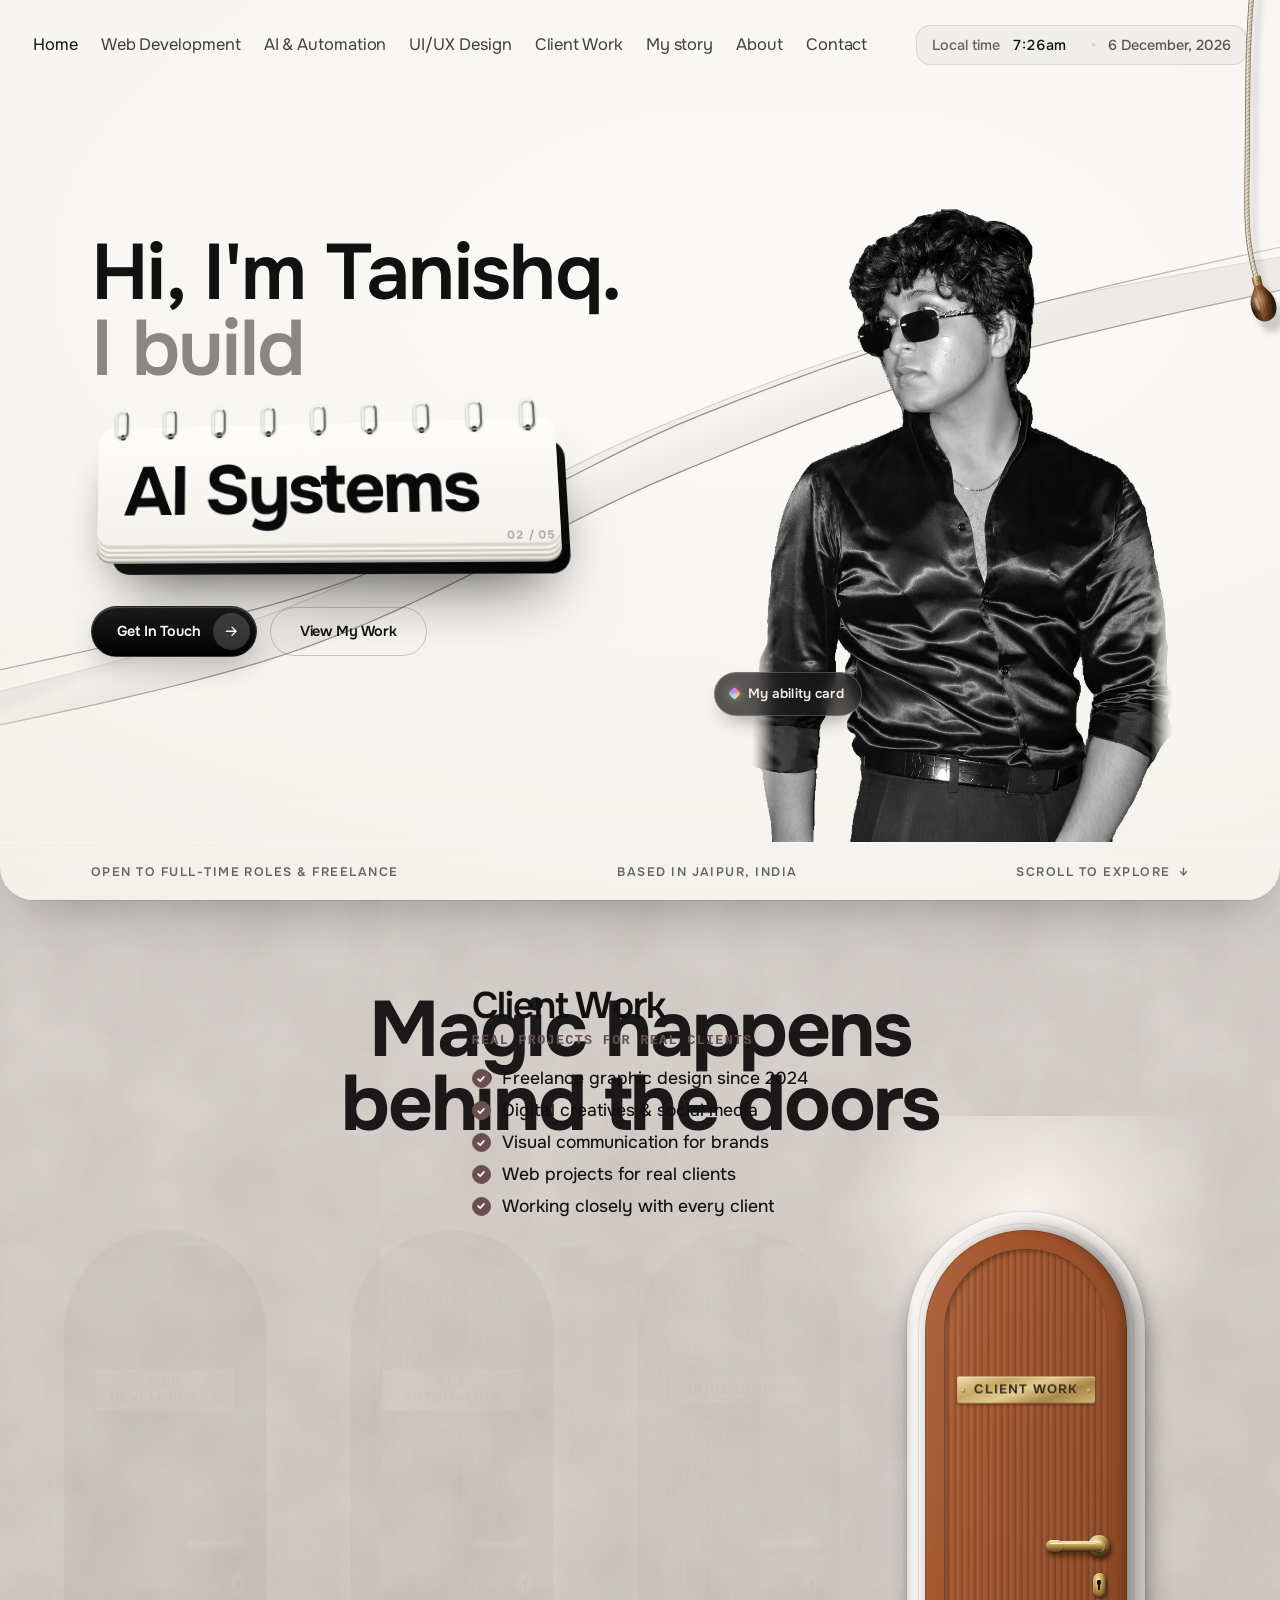
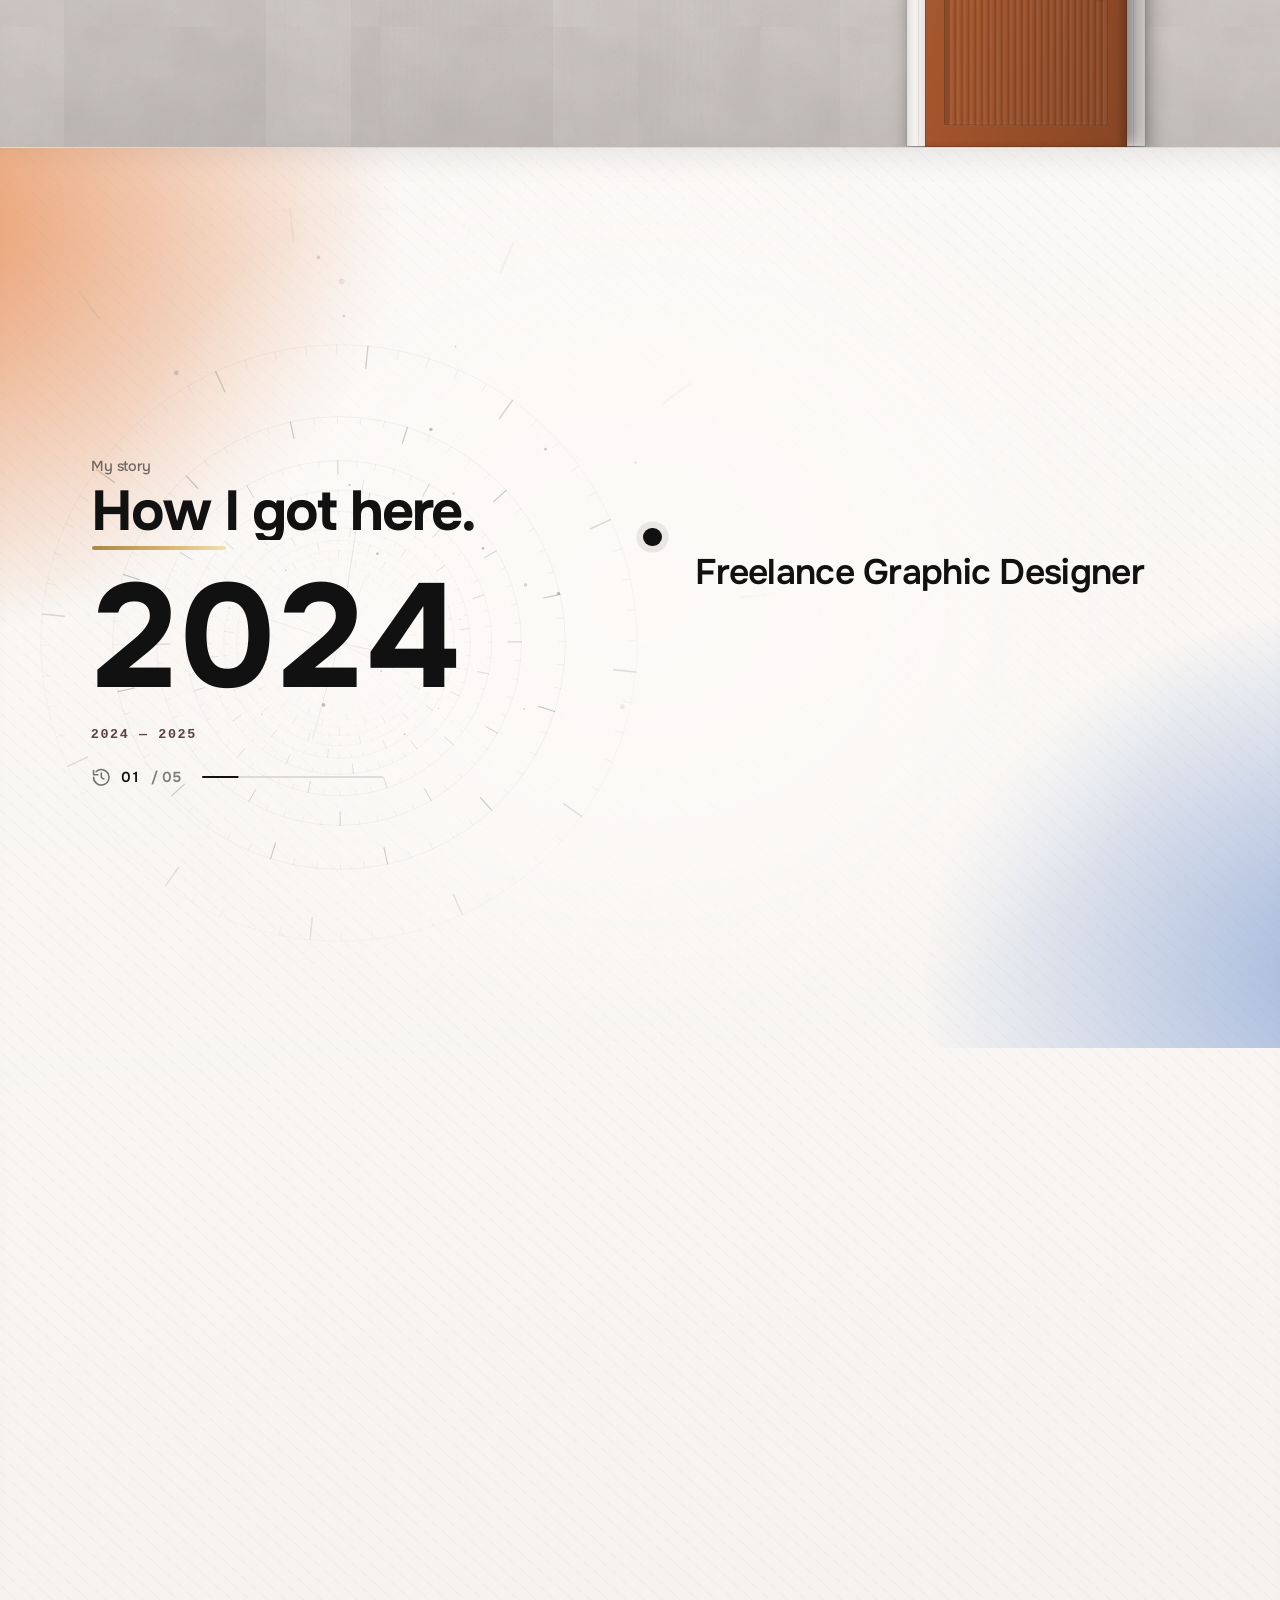
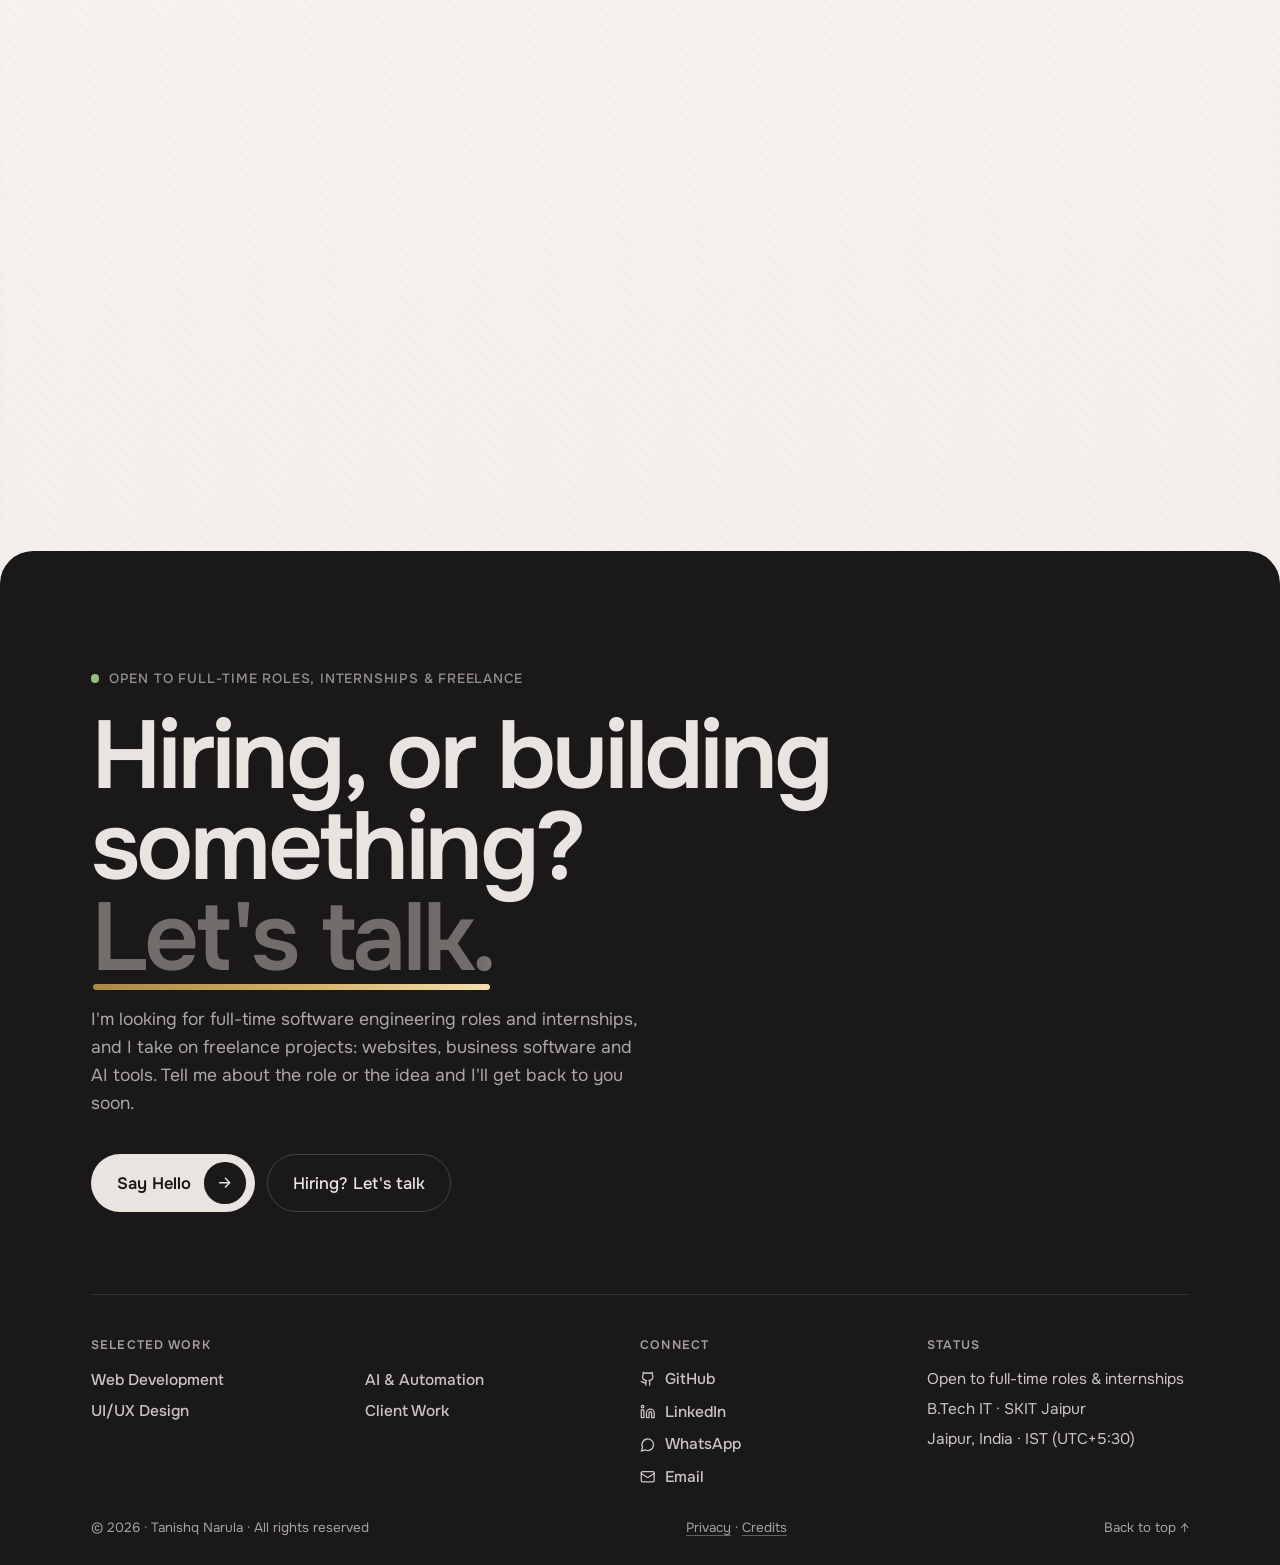
==== index.html @ 01031ba0 "Lighter inline videos: the screens start about twice as fast - 960px copies (media/work/*-sd.mp4, ~4" ====
<!DOCTYPE html><html lang="en"><head><meta charSet="utf-8"/><meta name="viewport" content="width=device-width, initial-scale=1"/><link rel="stylesheet" href="/_next/static/chunks/22brrvtifdf2p.css" data-precedence="next"/><link rel="stylesheet" href="/_next/static/chunks/0xe22lsjlko7w.css" data-precedence="next"/><link rel="preload" as="script" fetchPriority="low" href="/_next/static/chunks/1ckvzn7sfprko.js"/><script src="/_next/static/chunks/2r4s4h5xul1n-.js" async=""></script><script src="/_next/static/chunks/216iyidhmrh3u.js" async=""></script><script src="/_next/static/chunks/1kb4dcqdypxx7.js" async=""></script><script src="/_next/static/chunks/turbopack-3-ry682tkyiqk.js" async=""></script><script src="/_next/static/chunks/0o8vbuwhupzhf.3f9689ad.js" async=""></script><script src="/_next/static/chunks/2rkqosa3zbeig.4a60fe15.js" async=""></script><script src="/_next/static/chunks/1yfhsg1w1az-m.82ced3e4.js" async=""></script><link rel="preload" href="https://fonts.googleapis.com/css2?family=Instrument+Serif:ital@0;1&amp;family=Playfair+Display:ital,wght@1,400;1,600&amp;family=Caveat:wght@500;600;700&amp;family=Onest:wght@300;400;500;600;700;800;900&amp;display=swap" as="style"/><title>Tanishq Narula — Freelance Web Developer, AI &amp; UI/UX Designer in Jaipur</title><meta name="description" content="Freelance software developer and designer in Jaipur, India. Tanishq Narula builds websites, web apps, AI automation and UI/UX design for startups and businesses. Available for freelance projects."/><link rel="author" href="https://tanishqnarula.dev/"/><meta name="author" content="Tanishq Narula"/><meta name="keywords" content="Tanishq Narula,freelance web developer,freelance developer India,freelance developer Jaipur,hire freelance web developer,freelance software developer,AI automation freelancer,AI developer India,freelance UI/UX designer,UI/UX designer Jaipur,freelance graphic designer Jaipur,web developer Jaipur,website developer India,React developer India,full stack developer freelance"/><meta name="creator" content="Tanishq Narula"/><meta name="publisher" content="Tanishq Narula"/><meta name="robots" content="index, follow"/><meta name="googlebot" content="index, follow, max-video-preview:-1, max-image-preview:large, max-snippet:-1"/><link rel="canonical" href="https://tanishqnarula.dev/"/><meta property="og:title" content="Tanishq Narula — Freelance Web Developer, AI &amp; UI/UX Designer in Jaipur"/><meta property="og:description" content="Freelance software developer and designer in Jaipur, India. Tanishq Narula builds websites, web apps, AI automation and UI/UX design for startups and businesses. Available for freelance projects."/><meta property="og:url" content="https://tanishqnarula.dev/"/><meta property="og:site_name" content="Tanishq Narula"/><meta property="og:locale" content="en_US"/><meta property="og:image" content="https://tanishqnarula.dev/images/seo/tanishq-narula-og.jpg"/><meta property="og:image:type" content="image/jpeg"/><meta property="og:image:width" content="1200"/><meta property="og:image:height" content="630"/><meta property="og:image:alt" content="Tanishq Narula — Portfolio"/><meta property="og:type" content="profile"/><meta name="twitter:card" content="summary_large_image"/><meta name="twitter:title" content="Tanishq Narula — Freelance Web Developer, AI &amp; UI/UX Designer in Jaipur"/><meta name="twitter:description" content="Freelance software developer and designer in Jaipur, India. Tanishq Narula builds websites, web apps, AI automation and UI/UX design for startups and businesses. Available for freelance projects."/><meta name="twitter:image" content="https://tanishqnarula.dev/images/seo/tanishq-narula-og.jpg"/><link rel="shortcut icon" href="/tn-favicon.ico"/><link rel="icon" href="/tn-favicon.ico" sizes="any"/><link rel="icon" href="/tn-icon-32.png" sizes="32x32" type="image/png"/><link rel="icon" href="/tn-icon-16.png" sizes="16x16" type="image/png"/><link rel="icon" href="/tn-icon-192.png" sizes="192x192" type="image/png"/><link rel="apple-touch-icon" href="/tn-apple-touch-icon.png" sizes="180x180" type="image/png"/><link rel="preconnect" href="https://fonts.googleapis.com"/><link rel="preconnect" href="https://fonts.gstatic.com" crossorigin="anonymous"/><link rel="stylesheet" href="https://fonts.googleapis.com/css2?family=Instrument+Serif:ital@0;1&amp;family=Playfair+Display:ital,wght@1,400;1,600&amp;family=Caveat:wght@500;600;700&amp;family=Onest:wght@300;400;500;600;700;800;900&amp;display=swap"/><script>if(/[?&]embed\b/.test(location.search))document.documentElement.classList.add('embed');try{var tnN=performance.getEntriesByType&&performance.getEntriesByType('navigation')[0];if(sessionStorage.getItem('tnDoor')!==null&&(location.hash==='#works'||(tnN&&tnN.type==='back_forward')))document.documentElement.classList.add('tn-return')}catch(e){}try{if(localStorage.getItem('tn-mode')==='dark')document.documentElement.dataset.mode='dark'}catch(e){}</script><script type="application/ld+json">{"@context":"https://schema.org","@graph":[{"@type":"Person","@id":"https://tanishqnarula.dev/#tanishq","name":"Tanishq Narula","givenName":"Tanishq","familyName":"Narula","alternateName":["Tanishq","tanishqnarula12"],"url":"https://tanishqnarula.dev/","image":"https://tanishqnarula.dev/images/profile/tanishq-portrait.webp","jobTitle":"Freelance Software Developer, AI Builder and Designer","description":"Freelance software developer and designer in Jaipur, India. Tanishq Narula builds websites, web apps, AI automation and UI/UX design for startups and businesses. Available for freelance projects.","email":"mailto:tanishqnarula60@gmail.com","telephone":"+91-6378211535","sameAs":["https://github.com/tanishqnarula12","https://www.linkedin.com/in/tanishq-narula-0295a7328/"],"knowsAbout":["Web Development","Web Applications","CRM Development","AI & Automation","Workflow Automation","UI/UX Design","Graphic Design","Branding","Visual Communication"],"address":{"@type":"PostalAddress","addressLocality":"Jaipur","addressRegion":"Rajasthan","addressCountry":"IN"},"affiliation":{"@type":"CollegeOrUniversity","name":"Swami Keshvanand Institute of Technology, Jaipur"},"worksFor":{"@type":"Organization","name":"Fintness Finserv"}},{"@type":"ProfessionalService","@id":"https://tanishqnarula.dev/#services","name":"Tanishq Narula — Freelance Web, AI & Design","url":"https://tanishqnarula.dev/","image":"https://tanishqnarula.dev/images/seo/tanishq-narula-og.jpg","description":"Freelance software developer and designer in Jaipur, India. Tanishq Narula builds websites, web apps, AI automation and UI/UX design for startups and businesses. Available for freelance projects.","email":"mailto:tanishqnarula60@gmail.com","telephone":"+91-6378211535","founder":{"@id":"https://tanishqnarula.dev/#tanishq"},"address":{"@type":"PostalAddress","addressLocality":"Jaipur","addressRegion":"Rajasthan","addressCountry":"IN"},"areaServed":[{"@type":"Country","name":"India"},{"@type":"Place","name":"Worldwide (remote)"}],"hasOfferCatalog":{"@type":"OfferCatalog","name":"Freelance services","itemListElement":[{"@type":"Offer","itemOffered":{"@type":"Service","name":"Web Development","description":"Responsive websites, web applications and business software such as CRM tools, built end to end.","provider":{"@id":"https://tanishqnarula.dev/#tanishq"}}},{"@type":"Offer","itemOffered":{"@type":"Service","name":"AI & Automation","description":"AI-powered applications and automated workflows for businesses.","provider":{"@id":"https://tanishqnarula.dev/#tanishq"}}},{"@type":"Offer","itemOffered":{"@type":"Service","name":"UI/UX Design","description":"User flows, wireframes, interface design and interactive prototypes.","provider":{"@id":"https://tanishqnarula.dev/#tanishq"}}},{"@type":"Offer","itemOffered":{"@type":"Service","name":"Graphic Design","description":"Social media creatives, branding and visual communication for clients.","provider":{"@id":"https://tanishqnarula.dev/#tanishq"}}}]}},{"@type":"WebSite","@id":"https://tanishqnarula.dev/#website","url":"https://tanishqnarula.dev/","name":"Tanishq Narula — Portfolio","description":"Freelance software developer and designer in Jaipur, India. Tanishq Narula builds websites, web apps, AI automation and UI/UX design for startups and businesses. Available for freelance projects.","publisher":{"@id":"https://tanishqnarula.dev/#tanishq"},"inLanguage":"en"}]}</script><script src="/_next/static/chunks/0cz1d0mv5g_q7.js" noModule=""></script>




<link rel="me" href="https://github.com/tanishqnarula12"/><link rel="me" href="https://www.linkedin.com/in/tanishq-narula-0295a7328/"/><meta name="geo.region" content="IN-RJ"/><meta name="geo.placename" content="Jaipur"/><link rel="stylesheet" href="/assets/tn/tn.css?v=941e5fec"/></head><body><div hidden=""><!--$--><!--/$--></div><a href="#main" class="skip">Skip to main content</a><div class="loader " id="loader" aria-hidden="true" style="--p:0.000"><div class="ld__bg"></div><div class="ld__stack"><div class="ld__pill " style="--k:0;--c:#1F1C1C;--t:#E8E4E0;--dir:1"><span>Web Development</span></div><div class="ld__pill " style="--k:1;--c:#22304a;--t:#E8E4E0;--dir:-1"><span>AI &amp; Automation</span></div><div class="ld__pill " style="--k:2;--c:#4a3540;--t:#E8E4E0;--dir:1"><span>UI/UX Design</span></div><div class="ld__pill " style="--k:3;--c:#7a8670;--t:#F3EEEC;--dir:-1"><span>Client Work</span></div><div class="ld__pill " style="--k:4;--c:#a4552c;--t:#F3EEEC;--dir:1"><span>Freelance Work</span></div><div class="ld__pill " style="--k:5;--c:#C4B0B0;--t:#1A1818;--dir:-1"><span>Software Engineering</span></div></div><div class="ld__hud"><div class="ld__top"><b>Tanishq Narula</b><span>Developer · AI · Design</span></div><div class="ld__bot"><div class="ld__num"><small>INITIALIZING</small>000<!-- -->%</div><div class="ld__bar"><i style="transform:scaleX(0)"></i></div></div></div></div><div class="door-cursor" id="doorCursor" aria-hidden="true"><span>Open door</span></div><header class="hdr rv "><div class="shell hdr__in"><nav aria-label="Primary"><ul class="nav"><li><a aria-current="page" href="/"><span>Home</span></a></li><li><a  href="/web-developer/"><span>Web Development</span></a></li><li><a  href="/app-developer/"><span>AI &amp; Automation</span></a></li><li><a  href="/ui-ux-designer/"><span>UI/UX Design</span></a></li><li><a  href="/graphic-designer/"><span>Client Work</span></a></li><li><a href="/#about"><span>My story</span></a></li><li><a href="/photographer/"><span>About</span></a></li><li><a  href="/contact/"><span>Contact</span></a></li></ul></nav><div class="hdr__right"><div class="chip clock " aria-label="Status or Local time"><div class="clock__desktop-view"><svg aria-hidden="true" focusable="false" viewBox="0 0 24 24" fill="none" stroke="currentColor" stroke-width="2" stroke-linecap="round" stroke-linejoin="round" style="width:13px;height:13px;opacity:0.75"><circle cx="12" cy="12" r="10"></circle><polyline points="12 6 12 12 16 14"></polyline></svg><span class="clock__lbl">Local time</span><span class="clock__time tnum">9:41am</span><span class="clock__sep" aria-hidden="true" style="opacity:0.4">•</span><svg aria-hidden="true" focusable="false" viewBox="0 0 24 24" fill="none" stroke="currentColor" stroke-width="2" stroke-linecap="round" stroke-linejoin="round" style="width:13px;height:13px;opacity:0.75"><rect x="3" y="4" width="18" height="18" rx="2" ry="2"></rect><line x1="16" y1="2" x2="16" y2="6"></line><line x1="8" y1="2" x2="8" y2="6"></line><line x1="3" y1="10" x2="21" y2="10"></line></svg><span class="clock__date">12 March, 2026</span><span class="clock__ds">12 Mar</span></div><div class="clock__mobile-status"><span class="status-sparkle" aria-hidden="true">✦</span><span class="status-label">Open to full-time roles &amp; freelance</span><svg class="status-chevron" width="12" height="12" viewBox="0 0 24 24" fill="none" stroke="currentColor" stroke-width="2.5" stroke-linecap="round" stroke-linejoin="round" aria-hidden="true" focusable="false"><polyline points="6 9 12 15 18 9"></polyline></svg></div></div><button type="button" class="chip menu-btn" id="menuBtn" style="min-height:44px;min-width:44px" aria-haspopup="dialog" aria-controls="navm" aria-expanded="false" aria-label="Open menu"><span><svg aria-hidden="true" focusable="false" viewBox="0 0 24 24" fill="none" stroke="currentColor" stroke-width="2" stroke-linecap="round"><path d="M4 6h16M4 12h16M4 18h16"></path></svg><span class="word">Menu</span></span></button></div></div></header><header class="mob-hdr" aria-label="Mobile Navigation"><div class="mob-hdr__in"><a class="mob-hdr__brand" aria-label="Tanishq Narula Home" href="/"><span class="mob-hdr__badge"><span class="mob-hdr__monogram">T</span><span class="mob-hdr__dot">.</span></span><span class="mob-hdr__name">TANISHQ<span class="mob-hdr__dot">.</span></span></a><div class="mob-hdr__actions"><a href="https://github.com/tanishqnarula12" target="_blank" rel="noopener noreferrer" class="mob-hdr__btn" aria-label="Visit Tanishq Narula&#x27;s GitHub profile"><svg aria-hidden="true" focusable="false" width="15" height="15" viewBox="0 0 24 24" fill="none" stroke="currentColor" stroke-width="2" stroke-linecap="round" stroke-linejoin="round"><path d="M15 22v-4a4.8 4.8 0 0 0-1-3.5c3 0 6-2 6-5.5.08-1.25-.27-2.48-1-3.5.28-1.15.28-2.35 0-3.5 0 0-1 0-3 1.5-2.64-.5-5.36-.5-8 0C6 2 5 2 5 2c-.3 1.15-.3 2.35 0 3.5A5.403 5.403 0 0 0 4 9c0 3.5 3 5.5 6 5.5-.39.49-.68 1.05-.85 1.65-.17.6-.22 1.23-.15 1.85v4"></path><path d="M9 18c-4.51 2-5-2-7-2"></path></svg></a><a href="https://www.linkedin.com/in/tanishq-narula-0295a7328/" target="_blank" rel="noopener noreferrer" class="mob-hdr__btn" aria-label="Visit Tanishq Narula&#x27;s LinkedIn profile"><svg aria-hidden="true" focusable="false" width="15" height="15" viewBox="0 0 24 24" fill="none" stroke="currentColor" stroke-width="2" stroke-linecap="round" stroke-linejoin="round"><path d="M16 8a6 6 0 0 1 6 6v7h-4v-7a2 2 0 0 0-2-2 2 2 0 0 0-2 2v7h-4v-7a6 6 0 0 1 6-6z"></path><rect x="2" y="9" width="4" height="12"></rect><circle cx="4" cy="4" r="2"></circle></svg></a><a href="https://wa.me/916378211535" target="_blank" rel="noopener noreferrer" class="mob-hdr__btn" aria-label="Chat with Tanishq Narula on WhatsApp"><svg aria-hidden="true" focusable="false" width="15" height="15" viewBox="0 0 24 24" fill="none" stroke="currentColor" stroke-width="2" stroke-linecap="round" stroke-linejoin="round"><path d="M7.9 20A9 9 0 1 0 4 16.1L2 22Z"></path></svg></a><button type="button" class="mob-hdr__btn mob-hdr__btn--menu" aria-label="Open navigation menu" aria-expanded="false" aria-controls="navm" aria-haspopup="dialog"><svg aria-hidden="true" focusable="false" width="15" height="15" viewBox="0 0 24 24" fill="none" stroke="currentColor" stroke-width="2.2" stroke-linecap="round"><line x1="4" x2="20" y1="6" y2="6"></line><line x1="4" x2="20" y1="12" y2="12"></line><line x1="4" x2="20" y1="18" y2="18"></line></svg></button></div></div></header><div class="cord" id="cord"><canvas class="cord__cv" aria-hidden="true"></canvas><button type="button" class="cord__hit" id="cordHit" role="switch" aria-checked="false" aria-label="Toggle dark mode (pull the cord)"></button></div><main id="main"><section id="home" class="hero" aria-label="Introduction"><div class="hero__vig" aria-hidden="true"></div><canvas class="hero__glass" aria-hidden="true"></canvas><div class="hero__stage"><div class="fig" id="fig"><img id="figBase" alt="Portrait of Tanishq Narula, software developer, AI builder and designer" width="768" height="1024" decoding="async" data-nimg="1" class="fig__img" style="color:transparent" src="/images/profile/tanishq-hero.webp"/><canvas id="figCanvas" aria-hidden="true"></canvas><button type="button" class="fig__card" id="holoOpen" aria-haspopup="dialog" aria-controls="holo">My ability card</button></div></div><div class="shell hero__content"><div class="hero__left"><h1 class="h1"><span class="sr-only">Hi, I&#x27;m Tanishq. I build software, AI systems, automations, web apps and interfaces.</span><span aria-hidden="true"><span class="line"><span style="--d:250ms">Hi, I&#x27;m <span class="hero-name">Tanishq</span>.</span></span><span class="line"><span class="soft" style="--d:370ms">I build</span></span><span class="cal-line"><span class="cal rv" id="cal" style="--d:520ms"><span class="cal__body"><span class="cal__stand"></span><span class="cal__stack"><span class="cal__back"><span class="cal__holes"><i></i><i></i><i></i><i></i><i></i><i></i><i></i><i></i><i></i><i></i></span></span><span class="cal__page" data-under="true"><span class="cal__holes"><i></i><i></i><i></i><i></i><i></i><i></i><i></i><i></i><i></i><i></i></span><span class="cal__word">AI Systems</span><span class="cal__no">02 / <!-- -->05</span><span class="cal__shade"></span></span><span class="cal__leaf"><span class="cal__face"><span class="cal__holes"><i></i><i></i><i></i><i></i><i></i><i></i><i></i><i></i><i></i><i></i></span><span class="cal__word">Software</span><span class="cal__no">01 / <!-- -->05</span><span class="cal__shade"></span></span><span class="cal__rear"><span class="cal__holes"><i></i><i></i><i></i><i></i><i></i><i></i><i></i><i></i><i></i><i></i></span></span></span></span><span class="cal__rings"><i></i><i></i><i></i><i></i><i></i><i></i><i></i><i></i><i></i><i></i></span></span><span class="cal__measure"></span></span></span></span></h1><div class="ctas rv" style="--d:750ms"><button type="button" class="pill pill--dark pill--arrow cta-talk-btn"><span class="pill__in"><span class="cta-label-desktop">Get In Touch</span><span class="cta-label-mobile"><svg class="cta-mail-icon" width="16" height="16" viewBox="0 0 24 24" fill="none" stroke="currentColor" stroke-width="2" stroke-linecap="round" stroke-linejoin="round" aria-hidden="true" focusable="false"><rect width="20" height="16" x="2" y="4" rx="2"></rect><path d="m22 7-8.97 5.7a1.94 1.94 0 0 1-2.06 0L2 7"></path></svg>Say Hello</span><span class="pill__badge"><svg aria-hidden="true" focusable="false" viewBox="0 0 24 24" fill="none" stroke="currentColor" stroke-width="2" stroke-linecap="round" stroke-linejoin="round"><path d="M5 12h14M13 6l6 6-6 6"></path></svg></span></span></button><button type="button" class="pill pill--outline cta-explore-btn"><span class="pill__in"><span class="cta-label-desktop">View My Work</span><span class="cta-label-mobile"><svg class="cta-grid-icon" width="15" height="15" viewBox="0 0 24 24" fill="currentColor" aria-hidden="true" focusable="false"><rect x="3" y="3" width="7" height="7" rx="1.5"></rect><rect x="14" y="3" width="7" height="7" rx="1.5"></rect><rect x="3" y="14" width="7" height="7" rx="1.5"></rect><rect x="14" y="14" width="7" height="7" rx="1.5"></rect></svg>View My Work</span></span></button></div></div></div><div class="shell hero__bar rv"><span>Open to full-time roles &amp; freelance</span><span class="mid">Based in Jaipur, India</span><span class="scroll">Scroll to explore <i aria-hidden="true">↓</i></span></div></section><section id="works" class="doors in " aria-labelledby="doorsTitle"><span id="doors" aria-hidden="true" style="position:absolute;top:0;pointer-events:none"></span><div class="doors__tex" aria-hidden="true"></div><div class="doors__pin"><div class="shell doors__wall"><h2 class="sr-only" id="doorsTitle">My work, one door per skill</h2><p class="paint" aria-hidden="true">Magic happens <br class="mbr"/>behind the doors</p><p class="doors__hint" aria-hidden="true">Swipe along the wall</p><div class="dinfo" id="dinfo" aria-live="polite"><h3 class="dinfo__h">Web Development</h3><p class="dinfo__t">Modern web apps, from idea to launch</p><ul class="dinfo__p"><li>Responsive websites &amp; web applications</li><li>CRM &amp; business management software</li><li>Clean, modern front-end code</li><li>Performance-minded builds</li><li>From first idea to deployment</li></ul></div><p class="doors__dots" aria-hidden="true"><i class="on"></i><i class=""></i><i class=""></i><i class=""></i></p><ul class="doors__row"><li class="unit  " style="--i:0;--door:#22304a;--door-dk:#1c2840"><button type="button" class="doorway" aria-label="Open the Web Development door"><span class="casing"></span><span class="opening"><span class="room"></span><span class="spill"></span><span class="door"><span class="door__flute"></span><span class="plate">Web Development</span><span class="handle"><span class="handle__lever"></span><span class="handle__lock"></span></span><span class="door__shade"></span><span class="leak"></span></span><span class="sill"></span></span><span class="pool"></span></button></li><li class="unit  " style="--i:1;--door:#4a3540;--door-dk:#3f2d37"><button type="button" class="doorway" aria-label="Open the AI &amp; Automation door"><span class="casing"></span><span class="opening"><span class="room"></span><span class="spill"></span><span class="door"><span class="door__flute"></span><span class="plate">AI &amp; Automation</span><span class="handle"><span class="handle__lever"></span><span class="handle__lock"></span></span><span class="door__shade"></span><span class="leak"></span></span><span class="sill"></span></span><span class="pool"></span></button></li><li class="unit  " style="--i:2;--door:#7a8670;--door-dk:#66705d"><button type="button" class="doorway" aria-label="Open the UI/UX Design door"><span class="casing"></span><span class="opening"><span class="room"></span><span class="spill"></span><span class="door"><span class="door__flute"></span><span class="plate">UI/UX Design</span><span class="handle"><span class="handle__lever"></span><span class="handle__lock"></span></span><span class="door__shade"></span><span class="leak"></span></span><span class="sill"></span></span><span class="pool"></span></button></li><li class="unit  " style="--i:3;--door:#a4552c;--door-dk:#8c4826"><button type="button" class="doorway" aria-label="Open the Client Work door"><span class="casing"></span><span class="opening"><span class="room"></span><span class="spill"></span><span class="door"><span class="door__flute"></span><span class="plate">Client Work</span><span class="handle"><span class="handle__lever"></span><span class="handle__lock"></span></span><span class="door__shade"></span><span class="leak"></span></span><span class="sill"></span></span><span class="pool"></span></button></li></ul></div><div class="doors__floor" aria-hidden="true"></div></div></section><section id="about" class="story " aria-labelledby="storyTitle" data-ch="0" style="--n:5"><div class="story__amb" aria-hidden="true"><i></i><i></i><i></i><i></i><i></i></div><div class="story__track"><div class="story__pin"><div class="shell story__stage"><div class="story__clock"><canvas class="story__bg" aria-hidden="true"></canvas><p class="eyebrow">My story</p><h2 class="story__h" id="storyTitle">How I got here.</h2><div class="story__yr" aria-hidden="true"><span class="dg"><span class="dg__c" style="--d:2"><i>0</i><i>1</i><i>2</i><i>3</i><i>4</i><i>5</i><i>6</i><i>7</i><i>8</i><i>9</i></span></span><span class="dg"><span class="dg__c" style="--d:0"><i>0</i><i>1</i><i>2</i><i>3</i><i>4</i><i>5</i><i>6</i><i>7</i><i>8</i><i>9</i></span></span><span class="dg"><span class="dg__c" style="--d:2"><i>0</i><i>1</i><i>2</i><i>3</i><i>4</i><i>5</i><i>6</i><i>7</i><i>8</i><i>9</i></span></span><span class="dg"><span class="dg__c" style="--d:4"><i>0</i><i>1</i><i>2</i><i>3</i><i>4</i><i>5</i><i>6</i><i>7</i><i>8</i><i>9</i></span></span></div><p class="story__when" aria-hidden="true">2024 — 2025</p><div class="story__meter" aria-hidden="true"><svg aria-hidden="true" focusable="false" class="story__rw" viewBox="0 0 24 24" fill="none" stroke="currentColor" stroke-width="1.8" stroke-linecap="round" stroke-linejoin="round"><path d="M3 12a9 9 0 1 0 3-6.7"></path><path d="M3 4v5h5"></path><path d="M12 7v5l3 2"></path></svg><span class="story__count">01</span><span class="story__of">/ <!-- -->05</span><i class="story__bar"><b style="transform:scaleX(0.20)"></b></i></div></div><div class="story__line"><span class="story__rail" aria-hidden="true"></span><span class="story__ttrack" aria-hidden="true"><span class="story__tail"></span></span><span class="story__dtrack" aria-hidden="true" style="top:0.00%"><span class="story__dot"></span></span><ol class="story__list"><li class="ch on " data-y="2024" data-when="2024 — 2025"><p class="ch__date">2024 — 2025</p><h3 class="ch__t">Freelance Graphic Designer</h3><p class="ch__org">Freelance · Graphic Design</p><ul class="ch__b"><li>Worked on freelance creative projects involving graphic design and digital creatives.</li><li>Delivered branding and visual communication work for clients.</li></ul></li><li class="ch  " data-y="2024" data-when="Currently pursuing"><p class="ch__date">Currently pursuing</p><h3 class="ch__t">B.Tech in Information Technology</h3><p class="ch__org">SKIT, Jaipur · Degree</p><ul class="ch__b"><li>Studying information technology at Swami Keshvanand Institute of Technology, Jaipur.</li><li>Building web, AI and design projects alongside my studies.</li></ul></li><li class="ch  " data-y="2026" data-when="Apr 2026 — Jul 2026"><p class="ch__date">Apr 2026 — Jul 2026</p><h3 class="ch__t">Founder — Zenvista Tech</h3><p class="ch__org">Independent digital agency</p><ul class="ch__b"><li>Founded and ran Zenvista Tech, a digital agency focused on website development and creative digital solutions.</li><li>Handled client acquisition, project delivery, website development and digital experiences.</li></ul></li><li class="ch  " data-y="2026" data-when="15 May 2026 — Present"><p class="ch__date">15 May 2026 — Present</p><h3 class="ch__t">Software Development Intern</h3><p class="ch__org">Fintness Finserv</p><ul class="ch__b"><li>Contributing to a business management platform, including CRM features and internal ERP modules.</li><li>Working on lead management, document management and workflow optimization.</li></ul></li><li class="ch  ch--now" data-y="2026" data-when="Present"><p class="ch__date">Present</p><h3 class="ch__t">Independent Freelancer</h3><p class="ch__org">Web · AI &amp; Automation · UI/UX · Graphic Design · Digital Solutions</p><ul class="ch__b"><li>Working independently on client projects across web development, AI &amp; automation, UI/UX design, graphic design and digital solutions.</li><li>Building practical digital products and helping clients turn ideas into functional experiences.</li></ul></li></ol></div></div></div></div></section></main><div class="sfw"><footer class="sf" id="contact-footer" aria-labelledby="sfTitle"><div class="sf__in"><p class="sf__eye"><i></i>Open to full-time roles, internships &amp; freelance</p><h2 class="sf__h" id="sfTitle">Hiring, or building something?<span>Let&#x27;s talk.</span></h2><p class="sf__p">I&#x27;m looking for full-time software engineering roles and internships, and I take on freelance projects: websites, business software and AI tools. Tell me about the role or the idea and I&#x27;ll get back to you soon.</p><div class="sf__cta"><button class="sf__btn" type="button">Say Hello<!-- --> <b><svg viewBox="0 0 24 24" fill="none" stroke="currentColor" stroke-width="2" stroke-linecap="round" stroke-linejoin="round" aria-hidden="true"><path d="M5 12h14M13 6l6 6-6 6"></path></svg></b></button><button class="sf__ghost" type="button" data-tn-hire="">Hiring? Let&#x27;s talk</button></div><div class="sf__cols"><div><h3>Selected Work</h3><ul class="work"><li><a href="/web-developer/">Web Development</a></li><li><a href="/app-developer/">AI &amp; Automation</a></li><li><a href="/ui-ux-designer/">UI/UX Design</a></li><li><a href="/graphic-designer/">Client Work</a></li></ul></div><div><h3>Connect</h3><ul><li><a href="https://github.com/tanishqnarula12" target="_blank" rel="noopener noreferrer" aria-label="Visit Tanishq Narula&#x27;s GitHub profile" style="display:inline-flex;align-items:center;gap:0.55rem"><svg aria-hidden="true" focusable="false" width="15" height="15" viewBox="0 0 24 24" fill="none" stroke="currentColor" stroke-width="2" stroke-linecap="round" stroke-linejoin="round"><path d="M15 22v-4a4.8 4.8 0 0 0-1-3.5c3 0 6-2 6-5.5.08-1.25-.27-2.48-1-3.5.28-1.15.28-2.35 0-3.5 0 0-1 0-3 1.5-2.64-.5-5.36-.5-8 0C6 2 5 2 5 2c-.3 1.15-.3 2.35 0 3.5A5.403 5.403 0 0 0 4 9c0 3.5 3 5.5 6 5.5-.39.49-.68 1.05-.85 1.65-.17.6-.22 1.23-.15 1.85v4"></path><path d="M9 18c-4.51 2-5-2-7-2"></path></svg><span>GitHub</span></a></li><li><a href="https://www.linkedin.com/in/tanishq-narula-0295a7328/" target="_blank" rel="noopener noreferrer" aria-label="Visit Tanishq Narula&#x27;s LinkedIn profile" style="display:inline-flex;align-items:center;gap:0.55rem"><svg aria-hidden="true" focusable="false" width="15" height="15" viewBox="0 0 24 24" fill="none" stroke="currentColor" stroke-width="2" stroke-linecap="round" stroke-linejoin="round"><path d="M16 8a6 6 0 0 1 6 6v7h-4v-7a2 2 0 0 0-2-2 2 2 0 0 0-2 2v7h-4v-7a6 6 0 0 1 6-6z"></path><rect x="2" y="9" width="4" height="12"></rect><circle cx="4" cy="4" r="2"></circle></svg><span>LinkedIn</span></a></li><li><a href="https://wa.me/916378211535" target="_blank" rel="noopener noreferrer" aria-label="Chat with Tanishq Narula on WhatsApp" style="display:inline-flex;align-items:center;gap:0.55rem"><svg aria-hidden="true" focusable="false" width="15" height="15" viewBox="0 0 24 24" fill="none" stroke="currentColor" stroke-width="2" stroke-linecap="round" stroke-linejoin="round"><path d="M7.9 20A9 9 0 1 0 4 16.1L2 22Z"></path></svg><span>WhatsApp</span></a></li><li><a href="mailto:tanishqnarula60@gmail.com" aria-label="Email Tanishq Narula" style="display:inline-flex;align-items:center;gap:0.55rem"><svg aria-hidden="true" focusable="false" width="15" height="15" viewBox="0 0 24 24" fill="none" stroke="currentColor" stroke-width="2" stroke-linecap="round" stroke-linejoin="round"><rect width="20" height="16" x="2" y="4" rx="2"></rect><path d="m22 7-8.97 5.7a1.94 1.94 0 0 1-2.06 0L2 7"></path></svg><span>Email</span></a></li></ul></div><div><h3>Status</h3><ul><li class="st">Open to full-time roles &amp; internships</li><li class="st">B.Tech IT · SKIT Jaipur</li><li class="st">Jaipur, India · IST (UTC+5:30)</li></ul></div></div><div class="sf__bot"><span>© <span data-fyear="true">2026</span> · Tanishq Narula · All rights reserved</span><span class="sf__legal"><a href="/privacy/">Privacy</a> · <a href="/credits/">Credits</a></span><button type="button" aria-label="Scroll back to top of page">Back to top ↑</button></div></div></footer></div><button type="button" class="totop " aria-label="Back to top" style="--len:150.80;--p:0.0000"><svg class="ring" viewBox="0 0 52 52" aria-hidden="true"><circle cx="26" cy="26" r="24"></circle></svg><svg class="ar" viewBox="0 0 24 24" fill="none" stroke="currentColor" stroke-width="2" stroke-linecap="round" stroke-linejoin="round" aria-hidden="true"><path d="M12 19V5M6 11l6-6 6 6"></path></svg><span class="lbl">Back to top</span></button><!--$--><!--/$--><script id="_R_">(globalThis["TURBOPACK"] || (globalThis["TURBOPACK"] = [])).push({"otherChunks":["static/chunks/1ckvzn7sfprko.js","static/chunks/2r4s4h5xul1n-.js","static/chunks/216iyidhmrh3u.js","static/chunks/1kb4dcqdypxx7.js"],"runtimeModuleIds":[94553]});</script><script src="/_next/static/chunks/1ckvzn7sfprko.js" async=""></script><script>(self.__next_f=self.__next_f||[]).push([0])</script><script>self.__next_f.push([1,"1:\"$Sreact.fragment\"\n3:\"/_next/static/chunks/0o8vbuwhupzhf.3f9689ad.js\"\n4:I[65150,[\"$3\"],\"ThemeProvider\"]\n5:I[5829,[\"$3\"],\"PageLoader\"]\n6:I[4555,[\"$3\"],\"DoorCursor\"]\n7:I[39756,[\"$3\"],\"default\"]\n8:I[37457,[\"$3\"],\"default\"]\n9:I[22016,[\"$3\"],\"\"]\na:I[7982,[\"$3\"],\"CookieBanner\"]\nc:I[47257,[\"$3\"],\"ClientPageRoot\"]\nd:\"/_next/static/chunks/2rkqosa3zbeig.4a60fe15.js\"\ne:\"/_next/static/chunks/1yfhsg1w1az-m.82ced3e4.js\"\nf:I[52683,[\"$3\",\"$d\",\"$e\"],\"default\"]\n12:I[97367,[\"$3\"],\"OutletBoundary\"]\n13:\"$Sreact.suspense\"\n15:\"ViewportBoundary\"\n16:I[97367,[\"$3\"],\"$15\"]\n18:\"MetadataBoundary\"\n19:I[97367,[\"$3\"],\"$18\"]\n1b:I[68027,[\"$3\"],\"default\",1]\n:HL[\"/_next/static/chunks/22brrvtifdf2p.css\",\"style\"]\n:HL[\"/_next/static/chunks/0xe22lsjlko7w.css\",\"style\"]\n:HL[\"https://fonts.googleapis.com/css2?family=Instrument+Serif:ital@0;1&family=Playfair+Display:ital,wght@1,400;1,600&family=Caveat:wght@500;600;700&family=Onest:wght@300;400;500;600;700;800;900&display=swap\",\"style\"]\n2:Td64,{\"@context\":\"https://schema.org\",\"@graph\":[{\"@type\":\"Person\",\"@id\":\"https://tanishqnarula.dev/#tanishq\",\"name\":\"Tanishq Narula\",\"givenName\":\"Tanishq\",\"familyName\":\"Narula\",\"alternateName\":[\"Tanishq\",\"tanishqnarula12\"],\"url\":\"https://tanishqnarula.dev/\",\"image\":\"https://tanishqnarula.dev/images/profile/tanishq-portrait.webp\",\"jobTitle\":\"Freelance Software Developer, AI Builder and Designer\",\"description\":\"Freelance software developer and designer in Jaipur, India. Tanishq Narula builds websites, web apps, AI automation and UI/UX design for startups and businesses. Available for freelance projects.\",\"email\":\"mailto:tanishqnarula60@gmail.com\",\"telephone\":\"+91-6378211535\",\"sameAs\":[\"https://github.com/tanishqnarula12\",\"https://www.linkedin.com/in/tanishq-narula-0295a7328/\"],\"knowsAbout\":[\"Web Development\",\"Web Applications\",\"CRM Development\",\"AI & Automation\",\"Workflow Automation\",\"UI/UX Design\",\"Graphic Design\",\"Branding\",\"Visual Communication\"],\"address\":{\"@type\":\"PostalAddress\",\"addressLocality\":\"Jaipur\",\"addressRegion\":\"Rajasthan\",\"addressCountry\":\"IN\"},\"affiliation\":{\"@type\":\"CollegeOrUniversity\",\"name\":\"Swami Keshvanand Institute of Technology, Jaipur\"},\"worksFor\":{\"@type\":\"Organization\",\"name\":\"Fintness Finserv\"}},{\"@type\":\"ProfessionalService\",\"@id\":\"https://tanishqnarula.dev/#services\",\"name\":\"Tanishq Narula — Freelance Web, AI & Design\",\"url\":\"https://tanishqnarula.dev/\",\"image\":\"https://tanishqnarula.dev/images/seo/tanishq-narula-og.jpg\",\"description\":\"Freelance software developer and designer in Jaipur, India. Tanishq Narula builds websites, web apps, AI automation and UI/UX design for startups and businesses. Available for freelance projects.\",\"email\":\"mailto:tanishqnarula60@gmail.com\",\"telephone\":\"+91-6378211535\",\"founder\":{\"@id\":\"https://tanishqnarula.dev/#tanishq\"},\"address\":{\"@type\":\"PostalAddress\",\"addressLocality\":\"Jaipur\",\"addressRegion\":\"Rajasthan\",\"addressCountry\":\"IN\"},\"areaServed\":[{\"@type\":\"Country\",\"name\":\"India\"},{\"@type\":\"Place\",\"name\":\"Worldwide (remote)\"}],\"hasOfferCatalog\":{\"@type\":\"OfferCatalog\",\"name\":\"Freelance services\",\"itemListElement\":[{\"@type\":\"Offer\",\"itemOffered\":{\"@type\":\"Service\",\"name\":\"Web Development\",\"description\":\"Responsive websites, web applications and business software such as CRM tools, built end to end.\",\"provider\":{\"@id\":\"https://tanishqnarula.dev/#tanishq\"}}},{\"@type\":\"Offer\",\"itemOffered\":{\"@type\":\"Service\",\"name\":\"AI & Automation\",\"description\":\"AI-powered applications and automated workflows for businesses.\",\"provider\":{\"@id\":\"https://tanishqnarula.dev/#tanishq\"}}},{\"@type\":\"Offer\",\"itemOffered\":{\"@type\":\"Service\",\"name\":\"UI/UX Design\",\"description\":\"User flows, wireframes, interface design and interactive prototypes.\",\"provider\":{\"@id\":\"https://tanishqnarula.dev/#tanishq\"}}},{\"@type\":\"Offer\",\"itemOffered\":{\"@type\":\"Service\",\"name\":\"Graphic Design\",\"description\":\"Social media creatives, branding and visual communication for clients.\",\"provider\":{\"@id\":\"https://tanishqnarula.dev/#tanishq\"}}}]}},{\"@type\":\"WebSite\",\"@id\":\"https://tanishqnarula.dev/#website\",\"url\":\"https://tanishqnarula.dev/\",\"name\":\"Tanishq Narula — Portfolio\",\"description\":\"Freelance software developer and designer in Jaipur, India. Tanishq Narula builds websites, web apps, AI automation and UI/UX design for startups and businesses. Available for freelance projects.\",\"publisher\":{\"@id\":\"https://tanishqnarula.dev/#tanishq\"},\"inLanguage\":\"en\"}]}b:[[\"children\",{\"s\":\"__PAGE__\",\"h\":512,\"d\":{\"r\":[\"$\",\"$1\",\"c\",{\"children\":[[\"$\",\"$Lc\",null,{\"Component\":\"$f\",\"serverProvidedParams\":{\"searchParams\":{},\"params\":{},\"promises\":[\"$@10\",\"$@11\"]}}],[[\"$\",\"script\",\"script-0\",{\"src\":\"/_next/static/chunks/2rkqosa3zbeig.4a60fe15.js\",\"async\":true,\"nonce\":\"$undefined\"}],[\"$\",\"script\",\"script-1\",{\"src\":\"/_next/static/chunks/1yfhsg1w1az-m.82ced3e4.js\",\"async\":true,\"nonce\":\"$undefined\"}]],[\"$\",\"$L12\",null,{\"children\":[\"$\",\"$13\",null,{\"name\":\"Next.MetadataOutlet\",\"children\":\"$@14\"}]}]]}],\"p\":false,\"v\":null}}]]\n0:{\"P\":null,\"c\":[\"\",\"\"],\"q\":\"\",\"i\":false,\"t\":{\"t\":{\"s\":\"\",\"h\":528,\"d\":{\"r\":[\"$\",\"$1\",\"c\",{\"children\":[[[\"$\",\"link\",\"0\",{\"rel\":\"stylesheet\",\"href\":\"/_next/static/chunks/22brrvtifdf2p.css\",\"precedence\":\"next\",\"crossOrigin\":\"$undefined\",\"nonce\":\"$undefined\"}],[\"$\",\"link\",\"1\",{\"rel\":\"stylesheet\",\"href\":\"/_next/static/chunks/0xe22lsjlko7w.css\",\"precedence\":\"next\",\"crossOrigin\":\"$undefined\",\"nonce\":\"$undefined\"}],[\"$\",\"script\",\"script-0\",{\"src\":\"/_next/static/chunks/0o8vbuwhupzhf.3f9689ad.js\",\"async\":true,\"nonce\":\"$undefined\"}]],[\"$\",\"html\",null,{\"lang\":\"en\",\"suppressHydrationWarning\":true,\"children\":[[\"$\",\"head\",null,{\"children\":[[\"$\",\"link\",null,{\"rel\":\"preconnect\",\"href\":\"https://fonts.googleapis.com\"}],[\"$\",\"link\",null,{\"rel\":\"preconnect\",\"href\":\"https://fonts.gstatic.com\",\"crossOrigin\":\"anonymous\"}],[\"$\",\"link\",null,{\"rel\":\"stylesheet\",\"href\":\"https://fonts.googleapis.com/css2?family=Instrument+Serif:ital@0;1&family=Playfair+Display:ital,wght@1,400;1,600&family=Caveat:wght@500;600;700&family=Onest:wght@300;400;500;600;700;800;900&display=swap\"}],[\"$\",\"script\",null,{\"dangerouslySetInnerHTML\":{\"__html\":\"if(/[?&]embed\\b/.test(location.search))document.documentElement.classList.add('embed');try{var tnN=performance.getEntriesByType&&performance.getEntriesByType('navigation')[0];if(sessionStorage.getItem('tnDoor')!==null&&(location.hash==='#works'||(tnN&&tnN.type==='back_forward')))document.documentElement.classList.add('tn-return')}catch(e){}try{if(localStorage.getItem('tn-mode')==='dark')document.documentElement.dataset.mode='dark'}catch(e){}\"}}],[\"$\",\"script\",null,{\"type\":\"application/ld+json\",\"dangerouslySetInnerHTML\":{\"__html\":\"$2\"}}]]}],[\"$\",\"body\",null,{\"children\":[\"$\",\"$L4\",null,{\"children\":[[\"$\",\"a\",null,{\"href\":\"#main\",\"className\":\"skip\",\"children\":\"Skip to main content\"}],[\"$\",\"$L5\",null,{}],[\"$\",\"$L6\",null,{}],[\"$\",\"$L7\",null,{\"parallelRouterKey\":\"children\",\"error\":\"$undefined\",\"errorStyles\":\"$undefined\",\"errorScripts\":\"$undefined\",\"template\":[\"$\",\"$L8\",null,{}],\"templateStyles\":\"$undefined\",\"templateScripts\":\"$undefined\",\"notFound\":[[[\"$\",\"head\",null,{\"children\":[[\"$\",\"title\",null,{\"children\":\"Page Not Found — Tanishq Narula\"}],[\"$\",\"meta\",null,{\"name\":\"robots\",\"content\":\"noindex, nofollow\"}]]}],[\"$\",\"div\",null,{\"style\":{\"minHeight\":\"100vh\",\"display\":\"flex\",\"flexDirection\":\"column\",\"alignItems\":\"center\",\"justifyContent\":\"center\",\"background\":\"#0e0e0e\",\"color\":\"#ffffff\",\"fontFamily\":\"sans-serif\",\"gap\":\"1rem\"},\"children\":[[\"$\",\"h1\",null,{\"style\":{\"fontSize\":\"3rem\",\"margin\":0},\"children\":\"404\"}],[\"$\",\"p\",null,{\"style\":{\"color\":\"#888888\",\"margin\":0},\"children\":\"Page Not Found\"}],[\"$\",\"$L9\",null,{\"href\":\"/\",\"style\":{\"color\":\"#ffffff\",\"textDecoration\":\"underline\"},\"children\":\"Return Home\"}]]}]],[]],\"forbidden\":\"$undefined\",\"unauthorized\":\"$undefined\"}],[\"$\",\"$La\",null,{}]]}]}]]}]]}],\"p\":false,\"v\":null},\"c\":\"$Qb\"},\"h\":{\"r\":[\"$\",\"$1\",\"h\",{\"children\":[null,[\"$\",\"$L16\",null,{\"children\":\"$L17\"}],[\"$\",\"$L19\",null,{\"children\":[[\"$\",\"div\",null,{\"hidden\":true,\"children\":[\"$\",\"$13\",null,{\"name\":\"Next.Metadata\",\"children\":\"$L1a\"}]}],null]}],null]}],\"p\":false,\"v\":null}},\"m\":\"$undefined\",\"G\":[\"$1b\",[[\"$\",\"link\",\"0\",{\"rel\":\"stylesheet\",\"href\":\"/_next/static/chunks/22brrvtifdf2p.css\",\"precedence\":\"next\",\"crossOrigin\":\"$undefined\",\"nonce\":\"$undefined\"}],[\"$\",\"link\",\"1\",{\"rel\":\"stylesheet\",\"href\":\"/_next/static/chunks/0xe22lsjlko7w.css\",\"precedence\":\"next\",\"crossOrigin\":\"$undefined\",\"nonce\":\"$undefined\"}]]],\"S\":true,\"r\":\"$undefined\",\"s\":\"$undefined\",\"a\":\"$undefined\",\"l\":\"$undefined\",\"p\":\"$undefined\",\"d\":\"$undefined\",\"b\":\"RlOdAbPpOtlxFIB_u5cHp\"}\n10:{}\n11:\"$b:0:1:d:r:props:children:0:props:serverProvidedParams:params\"\n17:[[\"$\",\"meta\",\"0\",{\"charSet\":\"utf-8\"}],[\"$\",\"meta\",\"1\",{\"name\":\"viewport\",\"content\":\"width=device-width, initial-scale=1\"}]]\n1c:I[27201,[\"$3\"],\"IconMark\"]\n14:null\n1a:[[\"$\",\"title\",\"0\",{\"children\":\"Tanishq Narula — Freelance Web Developer, AI & UI/UX Designer in Jaipur\"}],[\"$\",\"meta\",\"1\",{\"name\":\"description\",\"content\":\"Freelance software developer and designer in Jaipur, India. Tanishq Narula builds websites, web apps, AI automation and UI/UX design for startups and businesses. Available for freelance projects.\"}],[\"$\",\"link\",\"2\",{\"rel\":\"author\",\"href\":\"https://tanishqnarula.dev/\"}],[\"$\",\"meta\",\"3\",{\"name\":\"author\",\"content\":\"Tanishq Narula\"}],[\"$\",\"meta\",\"4\",{\"name\":\"keywords\",\"content\":\"Tanishq Narula,freelance web developer,freelance developer India,freelance developer Jaipur,hire freelance web developer,freelance software developer,AI automation freelancer,AI developer India,freelance UI/UX designer,UI/UX designer Jaipur,freelance graphic designer Jaipur,web developer Jaipur,website developer India,React developer India,full stack developer freelance\"}],[\"$\",\"meta\",\"5\",{\"name\":\"creator\",\"content\":\"Tanishq Narula\"}],[\"$\",\"meta\",\"6\",{\"name\":\"publisher\",\"content\":\"Tanishq Narula\"}],[\"$\",\"meta\",\"7\",{\"name\":\"robots\",\"content\":\"index, follow\"}],[\"$\",\"meta\",\"8\",{\"name\":\"googlebot\",\"content\":\"index, follow, max-video-preview:-1, max-image-preview:large, max-snippet:-1\"}],[\"$\",\"link\",\"9\",{\"rel\":\"canonical\",\"href\":\"https://tanishqnarula.dev/\"}],[\"$\",\"meta\",\"10\",{\"property\":\"og:title\",\"content\":\"Tanishq Narula — Freelance Web Developer, AI & UI/UX Designer in Jaipur\"}],[\"$\",\"meta\",\"11\",{\"property\":\"og:description\",\"content\":\"Freelance software developer and designer in Jaipur, India. Tanishq Narula builds websites, web apps, AI automation and UI/UX design for startups and businesses. Available for freelance projects.\"}],[\"$\",\"meta\",\"12\",{\"property\":\"og:url\",\"content\":\"https://tanishqnarula.dev/\"}],[\"$\",\"meta\",\"13\",{\"property\":\"og:site_name\",\"content\":\"Tanishq Narula\"}],[\"$\",\"meta\",\"14\",{\"property\":\"og:locale\",\"content\":\"en_US\"}],[\"$\",\"meta\",\"15\",{\"property\":\"og:image\",\"content\":\"https://tanishqnarula.dev/images/seo/tanishq-narula-og.jpg\"}],[\"$\",\"meta\",\"16\",{\"property\":\"og:image:type\",\"content\":\"image/jpeg\"}],[\"$\",\"meta\",\"17\",{\"property\":\"og:image:width\",\"content\":\"1200\"}],[\"$\",\"meta\",\"18\",{\"property\":\"og:image:height\",\"content\":\"630\"}],[\"$\",\"meta\",\"19\",{\"property\":\"og:image:alt\",\"content\":\"Tanishq Narula — Portfolio\"}],[\"$\",\"meta\",\"20\",{\"property\":\"og:type\",\"content\":\"profile\"}],[\"$\",\"meta\",\"21\",{\"name\":\"twitter:card\",\"content\":\"summary_large_image\"}],[\"$\",\"meta\",\"22\",{\"name\":\"twitter:title\",\"content\":\"Tanishq Narula — Freelance Web Developer, AI & UI/UX Designer in Jaipur\"}],[\"$\",\"meta\",\"23\",{\"name\":\"twitter:description\",\"content\":\"Freelance software developer and designer in Jaipur, India. Tanishq Narula builds websites, web apps, AI automation and UI/UX design for startups and businesses. Available for freelance projects.\"}],[\"$\",\"meta\",\"24\",{\"name\":\"twitter:image\",\"content\":\"https://tanishqnarula.dev/images/seo/tanishq-narula-og.jpg\"}],[\"$\",\"link\",\"25\",{\"rel\":\"shortcut icon\",\"href\":\"/tn-favicon.ico\"}],[\"$\",\"link\",\"26\",{\"rel\":\"icon\",\"href\":\"/tn-favicon.ico\",\"sizes\":\"any\"}],[\"$\",\"link\",\"27\",{\"rel\":\"icon\",\"href\":\"/tn-icon-32.png\",\"sizes\":\"32x32\",\"type\":\"image/png\"}],[\"$\",\"link\",\"28\",{\"rel\":\"icon\",\"href\":\"/tn-icon-16.png\",\"sizes\":\"16x16\",\"type\":\"image/png\"}],[\"$\",\"link\",\"29\",{\"rel\":\"icon\",\"href\":\"/tn-icon-192.png\",\"sizes\":\"192x192\",\"type\":\"image/png\"}],[\"$\",\"link\",\"30\",{\"rel\":\"apple-touch-icon\",\"href\":\"/tn-apple-touch-icon.png\",\"sizes\":\"180x180\",\"type\":\"image/png\"}],[\"$\",\"$L1c\",\"31\",{}]]\n"])</script>


<script src="/assets/tn/tn.js?v=941e5fec" defer=""></script></body></html>
---- _next/static/chunks/22brrvtifdf2p.css ----
:root{--background:#f8f6f2;--foreground:#111;--ink:#111;--muted:#666;--subtle:#a39e93;--line:#ffffff59;--surface:#ffffffa6;--surface-2:#ffffff73;--accent:#c9a96e;--accent-from:#dfcda4;--accent-to:#c9a96e;--hero-from:#fcfaf7;--hero-mid:#f8f6f2;--hero-to:#efece6;--radius-pill:9999px;--radius-card:2rem;--radius-card-sm:1.25rem;--radius-control:.875rem;--text-watermark:13rem;--container-shell:88rem;--font:"Onest",-apple-system,BlinkMacSystemFont,"SF Pro Display","SF Pro Text",ui-sans-serif,system-ui,"Segoe UI",sans-serif;--font-cursive:"Instrument Serif","Playfair Display",Georgia,serif;--font-script:"Caveat",cursive,sans-serif;--e-line:cubic-bezier(.215,.61,.355,1);--e-spring:cubic-bezier(.22,1,.36,1);--e-soft:cubic-bezier(.16,1,.3,1);--e-snap:cubic-bezier(.2,.8,.2,1);--bar-h:3.5rem;--gut-lg:5.5rem;--fg-rgb:17,17,17;--bg-rgb:248,246,242;--glass:#ffffff2e;--glass-border:#ffffff59;--glass-glow:#fff9;--shadow-lux:0 20px 60px #00000014;--chip-bg:#ffffff3d;--chip-bg-h:#ffffff73;--chip-line:#ffffff59;--btn-bg:#111;--btn-fg:#f8f6f2;--btn-badge-bg:#f8f6f2;--btn-badge-fg:#111;--outline-h:#fff6;--vig:#f8f6f259;--panel:#ffffffbf;--field:#ffffff73;--scrim:rgba(var(--fg-rgb),.25);--cord-shadow:.18;--lightningcss-light:initial;--lightningcss-dark: ;color-scheme:light}html[data-mode=dark]{--background:#111;--foreground:#f8f6f2;--fg-rgb:248,246,242;--bg-rgb:17,17,17;--line:#ffffff1f;--surface:#1c1a1a;--surface-2:#262323;--chip-bg:#ffffff14;--chip-bg-h:#ffffff29;--chip-line:#ffffff24;--btn-bg:#f8f6f2;--btn-fg:#111;--btn-badge-bg:#111;--btn-badge-fg:#f8f6f2;--outline-h:#ffffff1a;--vig:#00000059;--panel:#1a1818;--field:#ffffff14;--scrim:#0009;--cord-shadow:.45;--lightningcss-light: ;--lightningcss-dark:initial;color-scheme:dark}::view-transition-old(root){animation-duration:.5s;animation-timing-function:cubic-bezier(.4,0,.2,1)}::view-transition-new(root){animation-duration:.5s;animation-timing-function:cubic-bezier(.4,0,.2,1)}.cord{view-transition-name:cord}#cal{view-transition-name:cal}::view-transition-old(cal){display:none}::view-transition-new(cal){animation:none}::view-transition-old(cord){display:none}::view-transition-new(cord){animation:none}*{box-sizing:border-box;margin:0;padding:0}html{overscroll-behavior-y:none;scrollbar-width:none;-webkit-font-smoothing:antialiased;background:#1a1818;font-size:16px;overflow-x:clip}html[data-mode=dark]{background:#0f0e0e}html::-webkit-scrollbar{width:0;height:0;display:none}body::-webkit-scrollbar{width:0;height:0;display:none}body{background:var(--background);color:var(--foreground);font-family:var(--font);overflow-x:clip}a{color:inherit;text-decoration:none}button{font:inherit;color:inherit;cursor:pointer;background:0 0;border:none}ul{list-style:none}img{max-width:none;display:block}svg{flex:none;width:1em;height:1em;display:block}[hidden]{display:none!important}.sr-only{clip:rect(0,0,0,0);white-space:nowrap;border:0;width:1px;height:1px;margin:-1px;padding:0;position:absolute;overflow:hidden}:focus-visible{outline:2px solid var(--accent);outline-offset:2px}.tnum{font-variant-numeric:tabular-nums}@media (max-width:1920px){html{font-size:clamp(15px,.833333vw + .15rem,17px)}}@media (max-width:1440px){html{font-size:clamp(14.5px,1.11111vw + .15rem,16.5px)}}@media (max-width:1024px){html{font-size:clamp(14px,1.35vw + .15rem,16px)}}@media (max-width:640px){html{font-size:clamp(14px,3.8vw + .2rem,16.5px)}}.shell{max-width:var(--container-shell);width:100%;margin-inline:auto;padding-inline:1.25rem}@media (min-width:640px){.shell{padding-inline:2rem}}@media (min-width:1024px){.shell{padding-inline:var(--gut-lg)}}.skip{position:absolute;top:auto;left:-9999px}.skip:focus{z-index:60;border-radius:var(--radius-control);background:var(--ink);color:#fff;align-items:center;min-height:44px;padding:.5rem 1rem;font-size:.875rem;display:inline-flex;position:fixed;top:1rem;left:1rem}
.rv{opacity:0;transform:var(--from,translateY(10px));transition:opacity .8s var(--ease,var(--e-soft)) var(--d,0s),transform .8s var(--ease,var(--e-soft)) var(--d,0s)}body.ready .rv{opacity:var(--to-o,1);transform:none}.line{margin-bottom:-.06em;padding-bottom:.06em;display:block;overflow:hidden}.line>span{opacity:0;transition:transform .9s var(--e-line) var(--d,0s),opacity .9s var(--e-line) var(--d,0s);display:block;transform:translateY(100%)}body.ready .line>span{opacity:1;transform:none}.loader{z-index:120;color:#e8e4e0;--p:0;font-family:Onest,ui-sans-serif,system-ui,-apple-system,Segoe UI,sans-serif;position:fixed;inset:0;overflow:hidden}.ld__bg{background:radial-gradient(38% 55% at 0 72%,#a4552c42,#0000 70%),radial-gradient(40% 58% at 100% 70%,#c4b0b029,#0000 72%),radial-gradient(70% 60% at 50% 0,#6b5c5c4d,#0000 70%),#0d0c0c;transition:transform .85s cubic-bezier(.76,0,.24,1);position:absolute;inset:0}.loader.out .ld__bg{transform:translateY(-100%)}.ld__stack{--w:min(76vw,26rem);--h:calc(var(--w) * .27);--step:calc(var(--h) * .6);width:var(--w);height:calc(var(--h) + 5 * var(--step));position:absolute;top:47%;left:50%;translate:-50% -50%}@media (max-width:639.98px){.ld__stack{--w:min(78vw,20rem)}}.ld__pill{left:0;top:calc(var(--k) * var(--step));width:100%;height:var(--h);z-index:var(--k);padding:calc(var(--h) * .2) 0 0 calc(var(--w) * .16);font-size:max(11px,calc(var(--w) * .036));letter-spacing:.02em;background:var(--c);background:linear-gradient(180deg,color-mix(in srgb,var(--c) 88%,#fff) 0%,var(--c) 22%,var(--c) 70%,color-mix(in srgb,var(--c) 82%,#000) 100%);color:var(--t);box-shadow:inset 0 1px 0 #ffffff24,0 -1px 0 #00000040,0 calc(var(--h) * -.18) calc(var(--h) * .35) calc(var(--h) * -.12) #0000008c;opacity:0;border-radius:999px;align-items:flex-start;font-weight:500;transition:opacity .45s,transform .75s cubic-bezier(.16,1,.3,1);display:flex;position:absolute;transform:translateY(-1.6rem)scale(.96)}.ld__pill.on{opacity:1;transform:none}.ld__pill span{opacity:.82}.loader.out .ld__pill{transition:transform .8s cubic-bezier(.7,0,.25,1) calc(var(--k) * 45ms),opacity .5s ease calc(.25s + var(--k) * 45ms);opacity:0;transform:translateX(calc(var(--dir) * 115vw)) rotate(calc(var(--dir) * 4deg))}.ld__hud{pointer-events:none;flex-direction:column;justify-content:space-between;padding:clamp(1.25rem,4vw,3rem);transition:opacity .35s;display:flex;position:absolute;inset:0}.loader.out .ld__hud{opacity:0}.ld__top{color:#e8e4e0b3;justify-content:space-between;align-items:center;font-size:.8125rem;font-weight:500;display:flex}.ld__top b{color:#e8e4e0;font-weight:600}.ld__bot{justify-content:space-between;align-items:flex-end;gap:1.5rem;display:flex}.ld__num{letter-spacing:-.05em;font-variant-numeric:tabular-nums;color:#e8e4e0;font-size:clamp(3.5rem,9vw,7.5rem);font-weight:700;line-height:.85}.ld__num small{letter-spacing:.16em;text-transform:uppercase;color:#e8e4e09e;margin-bottom:.9rem;font-family:ui-monospace,SF Mono,Menlo,Consolas,monospace;font-size:.6875rem;font-weight:600;display:block}.ld__bar{background:#e8e4e024;border-radius:2px;width:min(30vw,14rem);height:2px;margin-bottom:.5rem;overflow:hidden}.ld__bar i{transform-origin:0;height:100%;transform:scaleX(var(--p));background:linear-gradient(90deg,#6b5c5c,#c4b0b0,#d6b26e);display:block}@media (max-width:639.98px){.ld__top span:last-child{display:none}.ld__bar{width:34vw}}@media (prefers-reduced-motion:reduce){.ld__pill{transition:opacity .3s;transform:none}.loader.out .ld__pill{transform:none}.ld__bg{transition:opacity .4s}.loader.out .ld__bg{opacity:0;transform:none}}
.hdr{z-index:100;pointer-events:none;transition:opacity .35s ease,translate .45s var(--e-soft);--from:translateY(-14px);--d:.15s;--ease:var(--e-spring);justify-content:center;display:flex;position:fixed;top:1.15rem;left:0;right:0}.hdr.away{opacity:0;translate:0 -100%}.hdr__in{pointer-events:auto;width:auto;max-width:min(calc(100vw - 2.5rem),var(--container-shell));-webkit-backdrop-filter:blur(36px)saturate(180%);backdrop-filter:blur(36px)saturate(180%);transition:all .35s var(--e-soft);background:#ffffffc7;border:1px solid #1a17152e;border-radius:999px;justify-content:space-between;align-items:center;gap:1.25rem;padding:.45rem .85rem;display:flex;box-shadow:inset 0 1px 1.5px #ffffffe6,0 20px 60px #00000014,0 4px 16px #0000000a}.hdr.stuck .hdr__in{background:#ffffffe0;border-color:#1a17153d;box-shadow:inset 0 1px 1.5px #fffffff2,0 24px 70px #0000001f,0 6px 18px #0000000f}html[data-mode=dark] .hdr__in{background:#1a1616c7;border:1px solid #ffffff3d;box-shadow:inset 0 1px 1.5px #ffffff4d,0 20px 60px #000000a6}html[data-mode=dark] .hdr.stuck .hdr__in{background:#1e1a1ae0;border-color:#ffffff4d;box-shadow:inset 0 1px 2px #fff6,0 24px 70px #000c}.hdr.stuck .hdr__in{padding-block:.45rem}.brand{letter-spacing:-.02em;width:2.25rem;height:2.25rem;color:var(--foreground);transition:transform .25s var(--e-spring);background:#ffffff73;border:1px solid #1a171529;border-radius:999px;flex-shrink:0;justify-content:center;align-items:center;font-size:1.05rem;font-weight:700;text-decoration:none;display:flex;box-shadow:inset 0 1px 1px #fffc,0 2px 6px #0000000a}.brand:hover{transform:scale(1.06)}html[data-mode=dark] .brand{color:#fff;background:#ffffff14;border-color:#ffffff26}.brand svg{display:none}.hdr nav{flex:none}.nav{display:none}@media (min-width:1024px){.nav{white-space:nowrap;align-items:center;gap:.3rem;font-size:.875rem;display:flex}.menu-btn{display:none!important}}.nav li a,.nav li button{letter-spacing:-.01em;color:var(--muted);transition:all .24s var(--e-soft);background:0 0;border:1px solid #0000;border-radius:999px;align-items:center;padding:.45rem .95rem;font-weight:500;display:inline-flex}.nav li a:hover,.nav li button:hover{color:var(--foreground);background:#ffffff59;border-color:#ffffff4d;transform:translateY(-1px);box-shadow:inset 0 1px 1px #fff9}.nav li a[aria-current=page],.nav li button[aria-current=page]{color:#fff;background:#111111eb;border-color:#ffffff26;font-weight:600;transform:none;box-shadow:0 4px 14px #0000002e,inset 0 1px 1px #ffffff40}html[data-mode=dark] .nav li a[aria-current=page],html[data-mode=dark] .nav li button[aria-current=page]{color:#111;background:#ffffffeb;box-shadow:0 4px 14px #ffffff26}.nav button>span{align-items:center;gap:.25rem;display:inline-flex}@media (max-width:1023.98px){.hdr nav{display:none}.hdr__right{flex:1;justify-content:space-between}}.caret{opacity:.6;font-size:.75rem}.hdr__right{align-items:center;gap:.65rem;display:flex}.chip{-webkit-backdrop-filter:blur(24px)saturate(160%);backdrop-filter:blur(24px)saturate(160%);transition:all .25s var(--e-soft);background:#1a17150d;border:1px solid #1a17152e;border-radius:999px;box-shadow:inset 0 1px 1px #fffc,0 4px 16px -4px #0000000f}.chip:hover{background:#1a171514;border-color:#1a17154d;transform:translateY(-1px);box-shadow:inset 0 1px 1.5px #ffffffe6,0 6px 20px -4px #0000001a}html[data-mode=dark] .chip{background:#ffffff14;border:1px solid #ffffff3d;box-shadow:inset 0 1px 1.5px #ffffff40,0 4px 16px -4px #00000080}.clock{white-space:nowrap;color:var(--muted);flex:none;align-items:center;gap:.65rem;padding:.45rem 1rem;font-size:.8125rem;font-weight:500;display:flex}.clock__ds{font-weight:500;display:none}@media (max-width:767.98px){.clock{gap:.5rem;padding:.4rem .75rem;font-size:.8125rem}.clock__date,.clock__sep{display:none}.clock .clock__time{min-width:0}}@media (max-width:1023.98px){.menu-btn{order:-1}}.clock__lbl{color:var(--muted)}.clock__time{min-width:3.8rem;color:var(--foreground);font-weight:600}.clock__sep{color:rgba(var(--fg-rgb),.3)}.clock__date{font-weight:500}.menu-btn{transition:all .25s var(--e-soft)}.menu-btn:hover{background:var(--chip-bg-h)}.menu-btn>span{text-transform:uppercase;letter-spacing:.05em;align-items:center;gap:.5rem;padding:.5rem 1.15rem;font-size:.875rem;font-weight:500;display:flex}.menu-btn svg{font-size:1rem}.menu-btn .word{display:none}@media (min-width:640px){.menu-btn .word{display:inline}}.hero{isolation:isolate;border-radius:0 0 var(--radius-card) var(--radius-card);background:radial-gradient(120% 90% at 62% 30%,var(--hero-from) 0%,var(--hero-mid) 48%,var(--hero-to) 100%);--fig-h:33rem;flex-direction:column;min-height:100svh;display:flex;position:relative;overflow:hidden}.hero__content{flex:1}@media (min-width:768px) and (max-width:1023.98px){.hero{--fig-h:50rem}}.hero:before{content:"";z-index:-1;pointer-events:none;opacity:0;background:radial-gradient(120% 90% at 62% 30%,#2a2525 0%,#1f1c1c 48%,#141212 100%);position:absolute;inset:0}html[data-mode=dark] .hero:before{opacity:1}.hero__vig{z-index:0;pointer-events:none;background:linear-gradient(to bottom,var(--vig),transparent,var(--vig));position:absolute;inset:0}.hero__stage{z-index:2;pointer-events:none;position:absolute;inset:0}.fig{bottom:var(--bar-h);height:var(--fig-h);aspect-ratio:1086/1448;opacity:0;transition:opacity 1.1s var(--e-soft) .12s,transform 1.3s var(--e-soft) .12s;position:absolute;left:54%;transform:translate(-50%,2.5rem)}body.ready .fig{opacity:1;transform:translate(-50%)}@media (min-width:1024px){.fig{height:min(calc(100% - var(--bar-h) - 2rem),68rem,calc((min(100vw,var(--container-shell)) - 2 * var(--gut-lg)) * .54 * 1448 / 1086));left:auto;right:calc(max(0px,(100% - var(--container-shell)) / 2) + 1.25rem);transform:translateY(2.5rem)}body.ready .fig{transform:none}}.fig__wm{white-space:nowrap;pointer-events:none;-webkit-user-select:none;user-select:none;letter-spacing:-.02em;color:#ffffff9e;font-size:4.25rem;font-weight:700;line-height:1;position:absolute;bottom:42%;left:50%;translate:-50%}@media (min-width:640px) and (max-width:1023.98px){.fig__wm{font-size:8rem}}@media (min-width:1024px){.fig__wm{font-size:11rem;bottom:24%;left:auto;right:-1rem;translate:none}}.hero__paint{z-index:3;pointer-events:none;width:100%;height:100%;position:absolute;inset:0}.fig{pointer-events:auto;cursor:pointer}.hero__content{pointer-events:none}.hero__content a,.hero__content button,.hero__content .cal,.hero__content [data-h]{pointer-events:auto}.hero__glass{z-index:1;pointer-events:none;width:100%;height:100%;position:absolute;inset:0}.fig img,.fig canvas{object-fit:contain;object-position:50% 100%;width:100%;height:100%;position:absolute;inset:0}.fig canvas{pointer-events:none}.hero__content{z-index:20;padding-top:7rem;padding-bottom:calc(var(--fig-h) + 1.25rem);flex-direction:column;gap:2rem;display:flex;position:relative}@media (min-width:1024px){.hero__content{min-height:calc(100lvh - var(--bar-h));grid-template-columns:repeat(12,1fr);align-content:center;gap:2.5rem;padding-top:7rem;padding-bottom:4rem;display:grid}}.hero__left{flex-direction:column;gap:1.75rem;min-width:0;display:flex}.hero__right{flex-direction:column;align-items:flex-start;gap:2rem;min-width:0;display:flex}@media (min-width:1024px){.hero__left{grid-column:1/span 7}.hero__right{flex-direction:row;grid-area:2/1/auto/span 7;align-self:end;align-items:flex-end;gap:2.25rem}}.eyebrow{-webkit-backdrop-filter:blur(20px);backdrop-filter:blur(20px);letter-spacing:-.01em;color:var(--muted);background:#ffffff73;border:1px solid #fff9;border-radius:999px;align-items:center;gap:.55rem;width:fit-content;padding:.4rem 1rem;font-size:.8125rem;font-weight:500;display:inline-flex;box-shadow:inset 0 1px 1px #fffc,0 2px 8px #00000008}.eyebrow:before{content:"";background:#10b981;border-radius:999px;width:.4rem;height:.4rem;box-shadow:0 0 8px #10b981}.h1{letter-spacing:-.02em;text-wrap:balance;font-size:2.625rem;font-weight:600;line-height:.98}@media (min-width:640px){.h1{font-size:3.5rem}}@media (min-width:768px){.h1{font-size:4.25rem}}@media (min-width:1024px){.h1{font-size:4.75rem}}@media (min-width:640px) and (max-width:1023.98px){.hero__left{padding-left:1.5rem}}.h1 .soft{color:rgba(var(--fg-rgb),.5)}.hero-cursive-name{font-family:var(--font-cursive);letter-spacing:-.015em;color:var(--foreground);vertical-align:baseline;padding-left:.05em;padding-right:.12em;font-size:1.14em;font-style:italic;font-weight:400;display:inline-block}.hero-cursive-sub{font-family:var(--font-cursive);letter-spacing:-.015em;font-size:1.18em;font-style:italic;font-weight:400;color:rgba(var(--fg-rgb), .72)!important}.cal-line{margin-top:.1em;padding-top:.34em;padding-bottom:.42em;display:block}.cal{--cal-w:7em;perspective:14em;perspective-origin:30% 0;vertical-align:top;--from:translateY(.5em) rotateX(-18deg);--ease:var(--e-soft);font-size:.9em;display:inline-block;position:relative}.cal.rv{transition-duration:1.1s}.cal__body{width:var(--cal-w);height:1.72em;transform-style:preserve-3d;transition:width .5s var(--e-soft);display:block;position:relative;transform:rotateX(10deg)rotateY(-9deg)}.cal__stand{background:linear-gradient(165deg,#3a3a3a 0%,#141414 40%,#050505 100%);border-radius:.26em;position:absolute;inset:.28em -.14em -.4em .2em;transform:translateZ(-.12em);box-shadow:0 .5em .9em -.35em #0000008c,inset 0 .02em #ffffff1f}.cal__stack{transform-style:preserve-3d;position:absolute;inset:0}.cal__page,.cal__face,.cal__rear{border-radius:.2em;position:absolute;inset:0}.cal__page{background:linear-gradient(#fbfaf7 0%,#f2f0eb 100%);box-shadow:0 .045em #d8d4cb,0 .08em #f6f4ef,0 .115em #d0cbc1,0 .15em #f2f0ea,0 .185em #c8c3b8,0 .22em #e9e6df,0 .255em #aaa498,0 .45em .6em -.2em #00000059}.cal__leaf{transform-origin:50% 0;transform-style:preserve-3d;position:absolute;inset:0;transform:translateZ(.004em)}.cal__face{backface-visibility:hidden;background:linear-gradient(#fdfcf9 0%,#f3f1ec 100%);box-shadow:inset 0 -.015em #0000000f}.cal__back{transform-origin:50% 0;backface-visibility:hidden;filter:brightness(.86);background:linear-gradient(#d9d5cc 0%,#e9e6df 100%);border-radius:.2em;position:absolute;inset:0;transform:translateZ(-.004em)rotateX(352deg)translateY(50%)rotateX(180deg)translateY(-50%)}.cal__rear{backface-visibility:hidden;background:linear-gradient(#d9d5cc 0%,#e9e6df 100%);transform:rotateX(180deg)}.cal__word{color:#0a0a0a;letter-spacing:-.035em;white-space:nowrap;align-items:center;padding:.2em .4em 0;font-weight:700;line-height:1;display:flex;position:absolute;inset:0}.cal__no{letter-spacing:.08em;color:#0a0a0a6b;font-variant-numeric:tabular-nums;font-size:.15em;font-weight:500;position:absolute;bottom:.2em;right:.42em}.cal__holes{justify-content:space-between;height:.07em;display:flex;position:absolute;top:.09em;left:.32em;right:.32em}.cal__holes i{background:#1b1b1b;border-radius:50%;width:.075em;height:.075em;display:block;box-shadow:inset 0 .01em .01em #ffffff4d}.cal__shade{border-radius:inherit;pointer-events:none;opacity:0;backface-visibility:hidden;background:linear-gradient(#00000080 0%,#00000014 70%,#0000 100%);position:absolute;inset:0}.cal__rings{pointer-events:none;justify-content:space-between;height:.42em;display:flex;position:absolute;top:-.27em;left:.32em;right:.32em;transform:translateZ(.05em)}.cal__rings i{width:.075em;height:.42em;display:block;position:relative}.cal__rings i:before{content:"";filter:drop-shadow(.01em .025em .015em #00000059);border:.04em solid #f6f6f6;border-color:#f6f6f6 #6f6f6f #8a8a8a #ededed;border-radius:.2em;position:absolute;inset:0 -.065em}.cal__measure{visibility:hidden;white-space:nowrap;letter-spacing:-.035em;pointer-events:none;font-weight:700;position:absolute}.rating{align-items:center;gap:.75rem;display:flex}.stars{color:var(--accent);gap:.1rem;font-size:1rem;display:flex}.rating p{color:rgba(var(--fg-rgb),.7);font-size:.875rem;font-weight:500}.ctas{flex-wrap:wrap;gap:.75rem;display:flex}.clock__desktop-view{align-items:center;gap:.45rem;display:inline-flex}.clock__mobile-status{display:none}.cta-label-desktop{align-items:center;display:inline-flex}.cta-label-mobile{display:none}@media (max-width:639.98px){.clock__desktop-view{display:none!important}.clock__mobile-status{letter-spacing:-.015em!important;color:#111!important;align-items:center!important;gap:.45rem!important;font-size:.8rem!important;font-weight:600!important;display:inline-flex!important}.clock__mobile-status .status-label{color:#111!important;font-weight:600!important}html[data-mode=dark] .clock__mobile-status,html[data-mode=dark] .clock__mobile-status .status-label{color:#f5f2eb!important}.status-sparkle{color:#b47d1c!important;filter:drop-shadow(0 0 6px #b47d1c66)!important;font-size:.85rem!important}html[data-mode=dark] .status-sparkle{color:#e5c388!important;filter:drop-shadow(0 0 6px #e5c38899)!important}.status-chevron{stroke:#111!important;opacity:.75!important}html[data-mode=dark] .status-chevron{stroke:#f5f2eb!important}.hero__mobile-disciplines,.cta-label-desktop{display:none!important}.cta-label-mobile{align-items:center!important;gap:.45rem!important;font-size:.92rem!important;display:inline-flex!important}.cta-mail-icon,.cta-grid-icon{flex-shrink:0!important}.hdr{top:max(.55rem, env(safe-area-inset-top,.55rem))!important;z-index:100!important}.hdr__in{background:#ffffffc7!important;border:1px solid #1a171538!important;gap:.75rem!important;max-width:calc(100vw - 1.5rem)!important;padding:.25rem .65rem!important;box-shadow:0 8px 32px #18141214,inset 0 1px 1px #ffffffe6!important}html[data-mode=dark] .hdr__in{background:#1a1715d9!important;border:1px solid #ffffff2e!important;box-shadow:0 8px 32px #0009,inset 0 1px 1px #ffffff26!important}.menu-btn{color:#111!important;cursor:pointer!important;pointer-events:auto!important;touch-action:manipulation!important;-webkit-tap-highlight-color:transparent!important;background:#1a17150f!important;border:1px solid #1a171538!important;min-width:40px!important;min-height:40px!important;box-shadow:0 2px 8px #0000000f,inset 0 1px #fffc!important}html[data-mode=dark] .menu-btn{color:#fff!important;background:#ffffff14!important;border:1px solid #ffffff2e!important}.menu-btn svg{stroke:#111!important;width:1rem!important;height:1rem!important}html[data-mode=dark] .menu-btn svg{stroke:#fff!important}.clock{color:#111!important;-webkit-backdrop-filter:blur(24px)saturate(160%)!important;background:#ffffffb8!important;border:1px solid #1a171538!important;padding:.35rem .85rem!important;box-shadow:0 4px 14px #0000000f,inset 0 1px 1px #ffffffe6!important}html[data-mode=dark] .clock{color:#f5f2eb!important;background:#ffffff14!important;border:1px solid #ffffff2e!important;box-shadow:0 4px 14px #00000080,inset 0 1px 1px #fff3!important}.menu-btn>span{gap:.35rem!important;padding:.25rem .65rem!important;font-size:.78rem!important}.menu-btn svg{width:.95rem!important;height:.95rem!important}.clock{gap:.35rem!important;padding:.25rem .65rem!important;font-size:.75rem!important}.clock .clock__time{min-width:0!important;font-size:.75rem!important}.hero{background:radial-gradient(55% 42% at 50% 46%,#c9a96e14,#ffffff8c 35%,#0000 75%)!important;flex-direction:column!important;justify-content:flex-start!important;height:100svh!important;min-height:100svh!important;max-height:100svh!important;padding:0!important;display:flex!important;overflow:hidden!important}.hero .eyebrow,.hero__desc,.hero__bar,.fig__wm,.fig__card{display:none!important}.hero__stage{z-index:1!important;pointer-events:none!important;justify-content:center!important;align-items:flex-end!important;display:flex!important;position:absolute!important;inset:0!important}.fig{aspect-ratio:768/1024!important;pointer-events:auto!important;filter:drop-shadow(0 14px 45px #00000012)!important;width:auto!important;max-width:98vw!important;height:calc(100svh - 8.5rem)!important;max-height:75svh!important;margin:0!important;position:absolute!important;bottom:0!important;left:50%!important;transform:translate(-50%)!important}body.ready .fig{transform:translate(-50%)!important}.fig img,.fig canvas{object-fit:contain!important;object-position:50% 100%!important;width:100%!important;height:100%!important;position:absolute!important;inset:0!important}.hero__content{z-index:10!important;width:100%!important;max-width:100%!important;height:100svh!important;padding-top:max(4.85rem,calc(env(safe-area-inset-top) + 4.15rem))!important;padding-bottom:max(1.25rem,calc(env(safe-area-inset-bottom) + .85rem))!important;box-sizing:border-box!important;pointer-events:none!important;flex-direction:column!important;justify-content:space-between!important;align-items:center!important;padding-left:1rem!important;padding-right:1rem!important;display:flex!important;position:relative!important}.hero__left{text-align:center!important;flex-direction:column!important;justify-content:space-between!important;align-items:center!important;gap:0!important;width:100%!important;height:100%!important;display:flex!important}.h1{text-align:center!important;flex-direction:column!important;align-items:center!important;width:100%!important;margin:0!important;display:flex!important}.h1>span[aria-hidden=true]{flex-direction:column!important;align-items:center!important;gap:.18rem!important;width:100%!important;display:flex!important}.h1 .line{text-align:center!important;letter-spacing:-.035em!important;color:#111!important;font-size:clamp(2.1rem,8.8vw,2.65rem)!important;font-weight:700!important;line-height:1.08!important;display:block!important}html[data-mode=dark] .h1 .line{color:#fff!important}.h1 .line .hero-cursive-name{font-size:1.18em!important;font-family:var(--font-cursive)!important;color:#111!important;font-style:italic!important;font-weight:400!important}html[data-mode=dark] .h1 .line .hero-cursive-name{color:#fff!important}.h1 .line .soft{font-family:var(--font-cursive)!important;letter-spacing:-.02em!important;color:#3a3532!important;margin-top:.12rem!important;font-size:clamp(2.05rem,8.8vw,2.55rem)!important;font-style:italic!important;font-weight:400!important;display:block!important}html[data-mode=dark] .h1 .line .soft{color:#ffffffc7!important}.cal-line{pointer-events:auto!important;z-index:15!important;justify-content:center!important;align-items:center!important;width:100%!important;margin-top:.5rem!important;margin-bottom:0!important;padding:0!important;display:flex!important}.cal{filter:drop-shadow(0 16px 32px #00000024)!important;font-size:clamp(1.22rem,5.2vw,1.44rem)!important}.cal__body{border-radius:.32em!important}.cal__stand{border-radius:.3em!important;box-shadow:0 14px 28px -4px #0006,inset 0 .03em #fff3!important}.cal__page,.cal__face,.cal__rear{border-radius:.25em!important}.cal__word{letter-spacing:-.035em!important;font-weight:700!important}.ctas{pointer-events:auto!important;z-index:30!important;flex-flow:row!important;gap:.45rem!important;width:min(100%,360px)!important;margin:0 auto!important;padding:0!important;display:flex!important}.ctas .pill,.ctas button,.ctas a{pointer-events:auto!important;flex:1 1 0!important;width:auto!important;min-width:0!important;height:2.65rem!important}.ctas .pill__in{text-align:center!important;white-space:nowrap!important;border-radius:999px!important;justify-content:center!important;width:100%!important;height:2.65rem!important;padding:.4rem .65rem!important;font-size:.8125rem!important;font-weight:600!important}.ctas .pill--arrow .pill__in{padding:.35rem .35rem .35rem .75rem!important}.ctas .pill__badge{flex-shrink:0!important;width:1.95rem!important;height:1.95rem!important;margin-left:.35rem!important;font-size:.85rem!important}}.pill{border-radius:9999px;display:inline-block}.pill__in{white-space:nowrap;letter-spacing:-.01em;border-radius:9999px;align-items:center;gap:.75rem;padding:.875rem 1.75rem;font-size:.875rem;font-weight:600;display:inline-flex}.pill--arrow .pill__in{padding:.375rem .375rem .375rem 1.5rem}.pill--dark .pill__in{color:#fff;transition:transform .25s var(--e-spring),box-shadow .25s var(--e-soft);background:linear-gradient(#1c1c1e 0%,#000 100%);border:1px solid #ffffff24;box-shadow:inset 0 1px 1px #ffffff40,0 12px 28px -4px #00000038}.pill--dark:hover .pill__in{transform:translateY(-1px)scale(1.02);box-shadow:inset 0 1px 1.5px #ffffff59,0 16px 36px -4px #00000047}.pill--dark .pill__badge{color:#fff;background:#ffffff2e;border-radius:999px;place-items:center;width:2.25rem;height:2.25rem;font-size:1rem;transition:transform .2s;display:grid}.pill--dark:hover .pill__badge{transform:translate(2px)}.pill--light .pill__in{color:var(--foreground);background:#ffffffa6;border:1px solid #ffffff80;box-shadow:inset 0 1px 1px #fffc,0 4px 14px #00000008}.pill--outline .pill__in{-webkit-backdrop-filter:blur(24px);backdrop-filter:blur(24px);color:var(--foreground);transition:all .25s var(--e-soft);background:#ffffff8c;border:1px solid #ffffff80;box-shadow:inset 0 1px 1px #fffc,0 4px 14px #00000008}.pill--outline:hover .pill__in{background:#ffffffbf;transform:translateY(-1px);box-shadow:inset 0 1px 1.5px #fff,0 8px 24px -4px #0000000f}.hcard{border-radius:var(--radius-card-sm);-webkit-backdrop-filter:blur(12px);backdrop-filter:blur(12px);--from:translateY(16px) scale(.96);--d:.4s;--ease:var(--e-soft);background:#ffffffb3;width:100%;max-width:24rem;padding:.5rem;box-shadow:0 0 0 1px #e6e5e2b3,0 1px 2px #0000000d}@media (min-width:1024px){.hcard{width:19rem}}.hcard__row{cursor:pointer;border-radius:var(--radius-control);gap:.5rem;display:flex}.hcard__tile{aspect-ratio:1;border-radius:var(--radius-control);background:var(--ink);width:6rem;color:var(--accent-from);flex:none;place-items:center;font-size:1.875rem;display:grid}.hcard__panel{border-radius:var(--radius-control);background:#f1f0eeb3;flex-direction:column;flex:1;justify-content:space-between;gap:.5rem;min-width:0;padding:.75rem;display:flex}.slot{min-height:3.25rem;position:relative}.slide{transition:transform .5s var(--e-snap),opacity .4s var(--e-snap);position:absolute;inset:0}.slide__cap{text-transform:uppercase;letter-spacing:.05em;color:rgba(var(--fg-rgb),.45);font-size:.65rem;font-weight:500}.slide__ttl{max-width:8rem;margin-top:.15rem;font-size:.875rem;font-weight:500;line-height:1.35}.hcard__ctrl{justify-content:space-between;align-items:center;display:flex}.dots{align-items:center;gap:.25rem;display:flex}.dots i{background:rgba(var(--fg-rgb),.2);border-radius:9999px;width:.375rem;height:.25rem;transition:all .3s;display:block}.dots i.on{background:rgba(var(--fg-rgb),.7);width:1rem}.arrows{gap:.25rem;display:flex}.rnd{width:1.75rem;height:1.75rem;color:rgba(var(--fg-rgb),.7);box-shadow:0 0 0 1px var(--line);background:#fff;border-radius:9999px;place-items:center;font-size:.8rem;transition:color .2s;display:grid}.rnd:hover{color:var(--foreground)}.rnd--prev svg{transform:rotate(180deg)}.partners{--from:translateY(14px);--d:.55s;width:100%;max-width:24rem}@media (min-width:1024px){.partners{width:auto;max-width:none}.partners ul{grid-template-columns:repeat(4,auto);justify-content:start;column-gap:1rem}}.partners__lbl{color:rgba(var(--fg-rgb),.45);text-align:left;margin-bottom:.75rem;font-size:.75rem;font-weight:500}.partners ul{grid-template-columns:repeat(4,1fr);gap:.75rem 1rem;display:grid}.partners li>span{color:rgba(var(--fg-rgb),.7);opacity:.7;align-items:center;gap:.375rem;font-size:.75rem;display:flex}.partners li svg{color:rgba(var(--fg-rgb),.4);font-size:.875rem}.hero__bar{z-index:20;height:var(--bar-h);text-transform:uppercase;letter-spacing:.12em;color:var(--muted);--from:none;--d:.9s;border-top:1px solid #ffffff59;justify-content:space-between;align-items:center;gap:.75rem;font-size:.75rem;font-weight:600;display:flex;position:relative}.story{z-index:1;--warm:0;background:#f4f1ee;border-top:1px solid #1a18181a;position:relative;box-shadow:inset 0 1.75rem 2.25rem -1.75rem #1a181824}html[data-mode=dark] .story{background:#171515;border-top-color:#e8e4e014;box-shadow:inset 0 1.75rem 2.25rem -1.75rem #0009}.story:before{content:"";pointer-events:none;opacity:var(--warm);background:radial-gradient(60% 50% at 25% 40%,#c496641f,#0000 70%),linear-gradient(#0000,#aa7d500f);position:absolute;inset:0}.story{background-image:repeating-linear-gradient(42deg,#1a181806 0 1px,#0000 1px 12px),linear-gradient(176deg,#fbf9f7 0%,#f7f4f1 54%,#f3efeb 100%);background-attachment:local,local}html[data-mode=dark] .story{background-image:radial-gradient(#e8e4e00e 1px,#0000 1.4px);background-position:top;background-size:1.6rem 1.6rem;background-attachment:scroll}.story__amb{z-index:0;pointer-events:none;--aa:2.3;--p1:0% 14%;--p2:100% 86%;height:100svh;margin-bottom:-100svh;display:block;position:sticky;top:0;overflow:hidden}html[data-mode=dark] .story__amb{--aa:1.1;--p1:24% 44%;--p2:80% 74%}.story__amb:after{content:"";pointer-events:none;background:radial-gradient(54% 66%,#fcfaf8e6 0%,#fcfaf8a8 46%,#0000 80%);position:absolute;inset:0}html[data-mode=dark] .story__amb:after{display:none}.story__amb i{opacity:0;background:radial-gradient(46% 54% at var(--p1),rgba(var(--c1),calc(.34 * var(--aa))),transparent 74%),radial-gradient(42% 48% at var(--p2),rgba(var(--c2),calc(.26 * var(--aa))),transparent 74%);transition:opacity 1.2s;animation:24s ease-in-out infinite alternate paused ambDrift;position:absolute;inset:-8%}.story__amb i:first-child{--c1:226,122,58;--c2:92,132,202}.story__amb i:nth-child(2){--c1:226,122,58;--c2:206,138,150}.story__amb i:nth-child(3){--c1:132,174,104;--c2:92,132,202}.story__amb i:nth-child(4){--c1:178,106,148;--c2:226,122,58}.story__amb i:nth-child(5){--c1:226,178,70;--c2:178,142,132}html[data-mode=dark] .story__amb i:first-child{--c1:164,85,44;--c2:60,82,120}html[data-mode=dark] .story__amb i:nth-child(2){--c1:164,85,44;--c2:196,176,176}html[data-mode=dark] .story__amb i:nth-child(3){--c1:122,134,112;--c2:60,82,120}html[data-mode=dark] .story__amb i:nth-child(4){--c1:74,53,64;--c2:164,85,44}html[data-mode=dark] .story__amb i:nth-child(5){--c1:214,178,110;--c2:107,92,92}.story[data-ch="0"] .story__amb i:first-child,.story[data-ch="1"] .story__amb i:nth-child(2),.story[data-ch="2"] .story__amb i:nth-child(3),.story[data-ch="3"] .story__amb i:nth-child(4),.story[data-ch="4"] .story__amb i:nth-child(5){opacity:1;animation-play-state:running}@keyframes ambDrift{0%{transform:translate(-2%,-1.5%)scale(1)}to{transform:translate(2.5%,2%)scale(1.06)}}html.lite .story__amb i{animation:none}@media (prefers-reduced-motion:reduce){.story__amb i{transition:none;animation:none}}.story__track,.story__pin{position:relative}.story__pin{padding:7rem 0 2.5rem}.story__stage{z-index:1;grid-template-columns:minmax(0,1fr) minmax(0,1.1fr);align-items:start;gap:3.5rem;width:100%;display:grid;position:relative}.story__clock{flex-direction:column;justify-content:center;align-items:flex-start;height:100svh;margin-top:-7rem;padding-top:3rem;display:flex;position:sticky;top:0}.story__bg{z-index:-1;pointer-events:none;width:180%;height:100%;position:absolute;top:0;left:-40%;right:-40%;-webkit-mask:radial-gradient(closest-side,#000 55%,#0000);mask:radial-gradient(closest-side,#000 55%,#0000)}.story__h{letter-spacing:-.035em;margin-top:.6rem;font-size:2.4rem;font-weight:700;line-height:.98}@media (min-width:1024px){.story__h{font-size:3.4rem}}.story__yr{letter-spacing:-.06em;font-variant-numeric:tabular-nums;color:var(--foreground);margin:1.5rem 0 0 -.04em;font-size:clamp(5.5rem,11.5vw,11.5rem);font-weight:700;line-height:1;display:flex}.dg{height:1em;padding-right:.02em;display:block;overflow:hidden}.dg__c{transform:translateY(calc(var(--d,0) * -1em));flex-direction:column;transition:transform .9s cubic-bezier(.65,0,.2,1);display:flex}.dg:nth-child(2) .dg__c{transition-delay:40ms}.dg:nth-child(3) .dg__c{transition-delay:80ms}.dg:nth-child(4) .dg__c{transition-delay:.12s}.dg__c i{text-align:center;height:1em;font-style:normal;display:block}.story__when{letter-spacing:.12em;text-transform:uppercase;color:#6b4f4f;margin-top:.9rem;font-family:ui-monospace,SF Mono,Menlo,Consolas,monospace;font-size:.8125rem;font-weight:600}html[data-mode=dark] .story__when{color:#d9c6c6}.story__meter{color:var(--foreground);font-variant-numeric:tabular-nums;align-items:center;gap:.6rem;width:100%;margin-top:1.5rem;font-size:.875rem;font-weight:600;display:flex}.story__of{color:rgba(var(--fg-rgb),.55)}.story__rw{width:1.25rem;height:1.25rem;color:rgba(var(--fg-rgb),.6);transform:rotate(calc(var(--p,0) * -720deg))}.story__bar{background:rgba(var(--fg-rgb),.12);border-radius:2px;flex:0 11rem;height:2px;margin-left:.6rem;position:relative;overflow:hidden}.story__bar b{background:var(--foreground);transform-origin:0;transform:scaleX(var(--p,0));position:absolute;inset:0}.story__line{padding-top:24vh;padding-bottom:4vh;position:relative}.story__list{margin:0;padding:0 0 0 2.75rem;list-style:none;position:relative}.story__rail{left:.45rem;top:var(--r0,0);height:var(--rh,0);background:linear-gradient(180deg,var(--foreground) 0%,var(--foreground) var(--dp,0%),rgba(var(--fg-rgb),.14) var(--dp,0%));border-radius:2px;width:2px;position:absolute;background:rgba(var(--fg-rgb),.14)!important}.story__dtrack{width:2.5rem;left:calc(1px - .8rem);top:calc(var(--r0,0px) - 1rem);height:calc(var(--rh,0px) + 2rem);pointer-events:none;padding-block:.45rem;position:absolute;overflow:clip}.story.at-start .story__dot:before{opacity:0}.story__dot{z-index:2;background:var(--foreground);width:1.1rem;height:1.1rem;box-shadow:0 0 0 .4rem rgba(var(--fg-rgb),.08);border-radius:50%;margin:0 auto;transition:background .4s,box-shadow .4s;display:block;position:sticky;top:calc(50svh - .55rem)}.story__dot:before{content:"";background:var(--foreground);z-index:-1;width:2px;height:300vh;margin-left:-1px;position:absolute;bottom:50%;left:50%}.story__dtrack{z-index:2;padding:.45rem 0;top:calc(var(--r0,0px) - 1rem)!important;height:calc(var(--rh,0px) + 2rem)!important;overflow:visible!important}.story__ttrack{width:2.5rem;left:calc(1px - .8rem);top:var(--r0,0);height:var(--rh,0);pointer-events:none;z-index:1;position:absolute;overflow:clip}.story__tail{width:2px;height:0;margin:0 auto;display:block;position:sticky;top:50svh}.story__tail:before{content:"";background:var(--foreground);width:2px;height:300vh;position:absolute;bottom:0;left:0}.story__dot:before{display:none}.story.is-now .story__dot{background:#7fb069;box-shadow:0 0 0 .45rem #7fb0692e}.ch{opacity:.52;padding:3rem 0;transition:opacity .45s;position:relative}html:not([data-mode=dark]) .ch__b li{color:rgba(var(--fg-rgb),.9)}html:not([data-mode=dark]) .ch__org{color:rgba(var(--fg-rgb),.82)}html:not([data-mode=dark]) .ch__date{color:rgba(var(--fg-rgb),.78)}html:not([data-mode=dark]) .ch.on{opacity:1}html:not([data-mode=dark]) .story__when{color:#5c4242}.ch.on{opacity:1}.ch__date{letter-spacing:.12em;text-transform:uppercase;color:rgba(var(--fg-rgb),.66);margin-bottom:.7rem;font-family:ui-monospace,SF Mono,Menlo,Consolas,monospace;font-size:.75rem;font-weight:600}.ch__t{letter-spacing:-.02em;margin-bottom:.35rem;font-size:1.9rem;font-weight:600;line-height:1.08}.ch__org{color:rgba(var(--fg-rgb),.7);margin-bottom:1rem;font-size:1.0625rem;font-weight:500}.ch__b{flex-direction:column;gap:.55rem;max-width:46ch;margin:0;padding:0;list-style:none;display:flex}.ch__b li{color:rgba(var(--fg-rgb),.78);padding-left:1.1rem;font-size:1rem;line-height:1.55;position:relative}.ch__b li:before{content:"";background:rgba(var(--fg-rgb),.45);width:.45rem;height:1.5px;position:absolute;top:.72em;left:0}@media (min-width:1280px){.ch__t{font-size:2.15rem}}@media (max-width:767.98px){.story__pin{padding:0 0 1.5rem}.story__stage{grid-template-columns:1fr;gap:0}.story__clock{z-index:3;background:#f4f1ee;border-bottom:1px solid #1a18181a;justify-content:flex-start;height:auto;margin:0 -1.25rem;padding:1.25rem 1.25rem .9rem;top:0;box-shadow:0 10px 16px -12px #1a181840;padding-top:calc(var(--hdr-h,4.4rem) + 1rem)!important}html[data-mode=dark] .story__clock{background:#171515;border-bottom-color:#e8e4e014;box-shadow:0 10px 16px -12px #000000b3}.story__bg,.story__clock .eyebrow{display:none}.story__h{margin-top:0;font-size:1.6rem}.story__yr{margin-top:.35rem;font-size:clamp(3.4rem,17vw,4.5rem)}.story__when{margin-top:.25rem;font-size:.6875rem}.story__meter{margin-top:.5rem;font-size:.8125rem}.story__line{padding-top:1rem;padding-bottom:6vh}.story__list{padding-left:2.1rem}.story__rail{left:.45rem}.story__dtrack,.story__ttrack{left:calc(1px - .8rem)}.ch{padding:1.75rem 0}.ch__t{font-size:1.45rem}.ch__org{margin-bottom:.6rem;font-size:.9375rem}.ch__b li{font-size:.9375rem}}@media (prefers-reduced-motion:reduce){.ch{opacity:1}.dg__c{transition:none}.story__bg{display:none}}.hero__bar .mid{display:none}@media (min-width:640px){.hero__bar .mid{display:inline}}.hero__bar .scroll{align-items:center;gap:.5rem;display:inline-flex}.hero__bar .scroll i{animation:nudge 1.8s var(--e-snap) infinite;font-style:normal;display:inline-block}@keyframes nudge{0%,to{transform:translateY(0)}50%{transform:translateY(3px)}}.cord{z-index:70;pointer-events:none;width:min(100%,340px);height:520px;position:fixed;top:0;right:0;overflow:hidden}.cord__cv{width:100%;height:100%;position:absolute;inset:0}.cord__hit{pointer-events:auto;touch-action:none;cursor:grab;-webkit-tap-highlight-color:transparent;border-radius:50%;width:64px;height:64px;margin:-32px 0 0 -32px;position:absolute;top:0;left:0}.cord__hit:active,.cord.dragging .cord__hit{cursor:grabbing}.cord__hit:focus-visible{outline:2px solid var(--accent);outline-offset:-10px}.cord.dragging{cursor:grabbing}:root{--wall:#dad4cf;--wall-hi:#e4dfdb;--floor:#c2ae98;--floor-2:#a8937e;--casing:#f2efec;--base:#eae6e2;--paint:#1a1818;--lamp:#fffaf2e6;--spill:255,196,128;--room-in:#ffdcae;--room-mid:#c98447;--room-out:#22160d}html[data-mode=dark]{--wall:#1f1c1c;--wall-hi:#262222;--floor:#2b221c;--floor-2:#1a1410;--casing:#3a3434;--base:#2f2a2a;--paint:#e8e4e0;--lamp:#e8d6d20f}.doors{z-index:1;background:linear-gradient(180deg,#0000000d 0%,transparent 22%,transparent 78%,#00000012 100%), linear-gradient(180deg,var(--wall-hi) 0%,var(--wall) 55%);margin-top:-2rem;padding-top:7.25rem;position:relative;overflow:hidden}.doors__tex{pointer-events:none;background-color:#0000;background-image:url(/images/ui/doors-texture-light.webp),url(/images/ui/doors-texture-dark.webp);background-position:0 0,0 0;background-repeat:repeat;background-size:260px,380px;background-attachment:scroll,scroll;background-origin:padding-box,padding-box;background-clip:border-box,border-box;position:absolute;inset:0}.doors.lift .doors__tex,.doors.through .doors__tex{opacity:0}.hero{z-index:2;box-shadow:0 1px #1a18181a,0 1.75rem 3rem -1.5rem #1a18184d}html[data-mode=dark] .hero{box-shadow:0 1px #e8e4e014,0 1.75rem 3rem -1.25rem #000000d9}.mbr{display:none}@media (max-width:639.98px){.mbr{display:inline}}.doors__wall{flex-direction:column;align-items:center;gap:3.6rem;display:flex;position:relative}.paint{z-index:3;pointer-events:none;text-align:center;letter-spacing:-.03em;color:var(--paint);text-wrap:balance;opacity:1;clip-path:inset(-20% -6% -30%);max-width:14ch;margin:0;padding:.08em 0 .14em;font-size:2.6rem;font-weight:700;line-height:.95;position:relative}@media (min-width:640px){.paint{max-width:none;font-size:4rem}}@media (min-width:1024px){.paint{font-size:4.75rem}}.doors.pre .paint{clip-path:inset(-20% 100% -30% -6%)}.doors.in .paint{transition:clip-path 1.5s cubic-bezier(.65,0,.25,1) .1s}.doors__row{--gap:1.5rem;z-index:2;gap:var(--gap);grid-template-columns:repeat(4,minmax(0,1fr));align-items:end;width:100%;transition:transform .8s cubic-bezier(.65,0,.35,1);display:grid;position:relative}@media (min-width:1024px){.doors__row{--gap:3rem}}.unit.unit--secret{--slot:calc((100% - 3 * var(--gap)) / 4);width:min(17.5rem,calc((100svh - 19.5rem) / 2.25),var(--slot));bottom:0;left:calc(100% + var(--gap) + (var(--slot) - min(17.5rem,calc((100svh - 19.5rem) / 2.25),var(--slot))) / 2);visibility:hidden;opacity:0;transition:opacity .6s .2s,visibility 0s linear .8s;position:absolute}.doors.reveal .doors__row{transform:translateX(calc(-1 * ((100% - 3 * var(--gap)) / 4 + var(--gap))))}.doors.reveal .unit.unit--secret{visibility:visible;opacity:1;transition:opacity .6s .15s,visibility}.doors__row:after{content:"";z-index:-1;background:linear-gradient(180deg,#ffffff8c 0,#ffffff8c 1px,#0000000f 2px,transparent 4px,transparent 7px,#0000000d 8px,#ffffff40 9px,transparent 11px,#00000014 100%),var(--base);height:1.5rem;position:absolute;bottom:0;left:-50vw;right:-50vw;box-shadow:0 -1px #00000012,0 -.5rem .9rem -.45rem #00000029}html[data-mode=dark] .doors__row:after{background:linear-gradient(180deg,#ffffff0f 0,#ffffff0f 1px,#0000004d 2px,transparent 4px,transparent 7px,#00000040 8px,transparent 11px,#0000004d 100%),var(--base);box-shadow:0 -1px #0006,0 -.5rem .9rem -.45rem #00000080}.doors__floor{perspective:22rem;perspective-origin:50% 0;background:var(--floor-2);height:6.5rem;position:relative;overflow:hidden}.doors__floor:after{content:"";transform-origin:50% 0;background:url("data:image/svg+xml,%3Csvg xmlns='http://www.w3.org/2000/svg' width='300' height='600'%3E%3Cfilter id='w'%3E%3CfeTurbulence type='fractalNoise' baseFrequency='.35 .006' numOctaves='3' seed='2'/%3E%3CfeColorMatrix values='0 0 0 0 .3 0 0 0 0 .2 0 0 0 0 .12 0 0 0 .35 0'/%3E%3C/filter%3E%3Crect width='100%25' height='100%25' filter='url(%23w)'/%3E%3C/svg%3E"), repeating-linear-gradient(90deg,#00000038 0 2px,transparent 2px 140px), repeating-linear-gradient(90deg,#ffffff12 0 140px,#0000000d 140px 280px,#ffffff05 280px 420px,#00000014 420px 560px,transparent 560px 700px), var(--floor);height:600%;position:absolute;top:0;left:-60%;right:-60%;transform:rotateX(72deg)}.doors__floor:before{content:"";z-index:1;pointer-events:none;content:"";inset:0;background:linear-gradient(#0000002e,#0000);height:1.6rem;position:absolute;inset:0 0 auto}.doors__hint,.doors__dots{display:none}.unit .doorway{transition:opacity .5s var(--e-soft),filter .5s var(--e-soft)}.doors.focus .unit:not(.on) .doorway{opacity:.03;filter:saturate(.2)}.doors.focus .unit:not(.on):before{opacity:0}.unit:before{transition:opacity .5s}.dinfo{z-index:3;pointer-events:none;opacity:0;transition:opacity .35s ease,transform .5s var(--e-soft);max-width:30rem;position:absolute;transform:translateY(.6rem)}.dinfo.on{opacity:1;transition:opacity .45s ease 80ms,transform .6s var(--e-soft) 80ms;transform:none}.dinfo__h{letter-spacing:-.02em;color:var(--foreground);margin:0 0 .45rem;font-size:2rem;font-weight:600;line-height:1.05}.dinfo__t{letter-spacing:.1em;text-transform:uppercase;color:var(--dinfo-accent,#6b4f4f);margin-bottom:1.15rem;font-family:ui-monospace,SF Mono,Menlo,Consolas,monospace;font-size:.8125rem;font-weight:700}.dinfo__p{color:var(--foreground);flex-direction:column;gap:.5rem;margin:0;padding:0;font-size:1rem;font-weight:450;line-height:1.35;list-style:none;display:flex}.dinfo__p li{align-items:center;gap:.7rem;display:flex}.dinfo__p li:before{content:"";border:1.5px solid var(--dinfo-accent,#6b4f4f);background:var(--dinfo-accent,#6b4f4f) center/.62rem no-repeat;background-image:url("data:image/svg+xml,%3Csvg xmlns='http://www.w3.org/2000/svg' viewBox='0 0 12 12' fill='none' stroke='%23fff' stroke-width='2' stroke-linecap='round' stroke-linejoin='round'%3E%3Cpath d='M2.5 6.2 5 8.5 9.5 3.5'/%3E%3C/svg%3E");border-radius:50%;flex:none;width:1.05rem;height:1.05rem;-webkit-mask:none}html[data-mode=dark] .dinfo__p li:before{background-image:url("data:image/svg+xml,%3Csvg xmlns='http://www.w3.org/2000/svg' viewBox='0 0 12 12' fill='none' stroke='%231A1818' stroke-width='2' stroke-linecap='round' stroke-linejoin='round'%3E%3Cpath d='M2.5 6.2 5 8.5 9.5 3.5'/%3E%3C/svg%3E")}.dinfo.on li{animation:liIn .5s var(--e-soft) backwards}.dinfo.on li:nth-child(2){animation-delay:50ms}.dinfo.on li:nth-child(3){animation-delay:.1s}.dinfo.on li:nth-child(4){animation-delay:.15s}.dinfo.on li:nth-child(5){animation-delay:.2s}@keyframes liIn{0%{opacity:0;transform:translate(-.5rem)}}html[data-mode=dark] .dinfo{--dinfo-accent:#d9c6c6}@media (min-width:1280px){.dinfo__p{font-size:1.0625rem}.dinfo__h{font-size:2.25rem}}@media (hover:hover) and (pointer:fine){.dinfo{max-width:22rem}}.unit{width:100%;max-width:min(17.5rem,44.4444svh - 8.66667rem);transition:opacity .9s var(--e-soft),transform 1.1s var(--e-soft);transition-delay:calc(var(--i) * .11s + .35s);justify-self:center;position:relative;container-type:inline-size}.doors.pre .unit{opacity:0;transform:translateY(1.5rem)}.unit:before{content:"";pointer-events:none;z-index:-1;background:radial-gradient(50% 50% at 50% 30%,var(--lamp),transparent 100%);height:62%;position:absolute;top:-18%;left:-35%;right:-35%}.doorway{aspect-ratio:1/2.25;cursor:pointer;-webkit-tap-highlight-color:transparent;border-radius:50cqi 50cqi 0 0;width:100%;display:block;position:relative}.doorway:focus-visible{outline:2px solid var(--accent);outline-offset:6px}.casing{background:linear-gradient(90deg,#00000012,#ffffff2e 3cqi,transparent 6cqi,transparent calc(100% - 6cqi),#0000000d calc(100% - 3cqi),#0000001f), linear-gradient(180deg,#ffffff59,transparent 30%),var(--casing);border-radius:50cqi 50cqi 0 0;position:absolute;inset:0;box-shadow:inset 0 0 0 1.1cqi #ffffff47,inset 0 0 0 1.5cqi #00000012,inset 0 0 0 3.6cqi #ffffff1f,inset 0 0 0 4.1cqi #00000014,0 0 0 1px #0000000f,1.5cqi 2.5cqi 4.5cqi #1a181833,-.5cqi 1cqi 3cqi #1a181814}html[data-mode=dark] .casing{background:linear-gradient(90deg,#00000040,#ffffff0a 3cqi,transparent 6cqi,transparent calc(100% - 6cqi),#0000004d),linear-gradient(180deg,#ffffff0d,transparent 30%),var(--casing);box-shadow:inset 0 0 0 1.1cqi #ffffff0d,inset 0 0 0 1.5cqi #00000040,inset 0 0 0 3.6cqi #ffffff08,inset 0 0 0 4.1cqi #00000038,0 0 0 1px #0006,1.5cqi 2.5cqi 5cqi #0009}.casing:before{content:"";z-index:1;background:var(--casing);height:11cqi;position:absolute;bottom:0;left:-1cqi;right:-1cqi;box-shadow:inset 0 .5cqi #fff6,inset 0 1cqi #00000014,inset 0 -.6cqi 1cqi #0000001a;-webkit-mask:linear-gradient(90deg,#000 0 8.5cqi,#0000 8.5cqi calc(100% - 8.5cqi),#000 calc(100% - 8.5cqi));mask:linear-gradient(90deg,#000 0 8.5cqi,#0000 8.5cqi calc(100% - 8.5cqi),#000 calc(100% - 8.5cqi))}html[data-mode=dark] .casing:before{box-shadow:inset 0 .5cqi #ffffff0d,inset 0 1cqi #0000004d}.casing:after{content:"";border:.45cqi solid #00000012;border-bottom:0;border-radius:45.4cqi 45.4cqi 0 0;position:absolute;inset:4.6cqi 4.6cqi 0}html[data-mode=dark] .casing:after{border-color:#ffffff0d}.opening{perspective:160cqi;perspective-origin:50% 42%;position:absolute;inset:7.5cqi 7.5cqi 0}.room{background:var(--room);box-shadow:inset 2cqi 0 4cqi var(--room-sh),inset 0 2cqi 4cqi var(--room-sh);border-radius:42.5cqi 42.5cqi 0 0;position:absolute;inset:0;overflow:hidden}:root{--room:#fbfaf8;--room-sh:#1a18181a}html[data-mode=dark]{--room:#050505;--room-sh:#000000d9}.room:after{content:"";pointer-events:none;background:linear-gradient(90deg,#ffffff09,#0000 12%);position:absolute;inset:0}.doors.lift{will-change:transform}.doors.through{z-index:6;overflow:visible}.doors.through:before,.doors.through:after{content:"";pointer-events:none;background:linear-gradient(180deg,var(--wall-hi) 0%,var(--wall) 55%);width:55vw;position:absolute;top:0;bottom:0}.doors.through:before{right:100%}.doors.through:after{left:100%}.doors.through .doors__floor{box-shadow:-55vw 0 0 0 var(--floor),55vw 0 0 0 var(--floor)}.passage{z-index:99;background:var(--room);pointer-events:none;will-change:transform;position:fixed}.shade{z-index:98;pointer-events:none;opacity:0;will-change:opacity;background:var(--room);position:fixed;inset:0}.veil{z-index:100;pointer-events:none;clip-path:inset(50%);transition:clip-path .95s cubic-bezier(.6,0,.35,1);position:fixed;inset:0}.veil.on{opacity:1}.veil--photo{background:#030303}.wallv{z-index:100;pointer-events:none;opacity:0;visibility:hidden;background:var(--room);transition:opacity .25s,visibility 0s linear .25s;position:fixed;inset:0}.wallv.on{opacity:1;visibility:visible;transition:opacity .25s,visibility}.wallv.live{pointer-events:auto}.wallv iframe{visibility:hidden;opacity:0;border:0;width:100%;height:100%;transition:opacity .7s;display:block;position:absolute;inset:0}.wallv.on iframe.cur{visibility:visible;opacity:1}.veil--wall{background:#e8e4e0;width:100vw}html[data-mode=dark] .veil--wall{background:#1a1818}.vcell{background:50%/cover no-repeat;border-radius:6px;position:absolute;top:0;left:0;overflow:hidden}.vcell img{object-fit:cover;width:100%;height:100%;display:block}@view-transition{navigation:auto}::view-transition-old(root){animation-duration:.25s}::view-transition-new(root){animation-duration:.25s}.veil--glow{background:var(--room)}.cord{transition:opacity .4s}.cord.away{opacity:0;pointer-events:none}.door{--dc:var(--door);transform-origin:0;will-change:transform;background:linear-gradient(100deg,#ffffff1a 0%,#fff0 30%,#0000002e 100%), var(--dc);border-radius:42.5cqi 42.5cqi 0 0;position:absolute;inset:0;transform:rotateY(0);box-shadow:inset 0 0 0 .3cqi #00000047,inset .6cqi 0 #ffffff0d}html[data-mode=dark] .door{--dc:var(--door-dk,var(--door))}.door__flute{background:repeating-linear-gradient(90deg,#ffffff13 0,#ffffff05 1cqi,#00000021 2.1cqi,#ffffff13 2.8cqi);border-radius:34.5cqi 34.5cqi 1.2cqi 1.2cqi;position:absolute;inset:8cqi 8cqi 9cqi;box-shadow:inset 0 0 0 .3cqi #00000029,inset 1cqi 1.2cqi 2cqi #00000047,inset -.6cqi -.6cqi 1cqi #ffffff12}.door__shade{border-radius:inherit;opacity:calc(var(--o,0) * .5);pointer-events:none;background:#000;position:absolute;inset:0}.door{transform-style:preserve-3d;transition:box-shadow .5s var(--e-soft)}.door:after{content:"";transform-origin:100%;background:linear-gradient(180deg,#ffffff14,#00000040),var(--dc);filter:brightness(.62);pointer-events:none;width:3.4cqi;position:absolute;top:40cqi;bottom:0;right:0;transform:rotateY(-90deg)}.casing{transition:box-shadow .5s var(--e-soft)}.room:after{content:"";pointer-events:none;opacity:0;transition:opacity .5s var(--e-soft);box-shadow:inset 0 0 5cqi var(--rim),inset 0 0 1.2cqi var(--rim);position:absolute;inset:0}:root{--rim:#fffffff2;--lift:#1a18184d}html[data-mode=dark]{--rim:#d6c4c438;--lift:#000000b3}.unit.on .casing{box-shadow:0 0 0 1px #0000000f,2cqi 5cqi 9cqi var(--lift),-1cqi 2cqi 5cqi #00000014,inset 0 1px 0 #ffffff8c}.unit.on .door{box-shadow:inset 0 0 0 .35cqi #0003,inset -2.5cqi 0 3cqi #0000002e,4cqi 0 7cqi #00000073}.unit.on .room:after{opacity:1}@media (prefers-reduced-motion:reduce){.door,.casing,.room:after{transition:none}}.plate{z-index:1;text-align:center;letter-spacing:.09em;text-transform:uppercase;text-wrap:balance;color:#2b2112;text-shadow:0 .28cqi #ffeec48c,0 -.15cqi #00000040;background:linear-gradient(160deg,#efdfb2 0%,#c9a866 28%,#e3cc92 48%,#a98747 72%,#d2b67a 100%);border-radius:.9cqi;width:58cqi;padding:2.6cqi 4cqi;font-size:5.4cqi;font-weight:600;line-height:1.15;position:absolute;top:31%;left:50%;translate:-50% -50%;box-shadow:0 .5cqi 1cqi #0006,inset 0 .3cqi #fffae4b3,inset 0 -.3cqi #583e1673}.plate:before,.plate:after{content:"";background:radial-gradient(circle at 35% 35%,#fff3cf,#8f6f33 70%);border-radius:50%;width:1.6cqi;height:1.6cqi;margin-top:-.8cqi;position:absolute;top:50%;box-shadow:0 .15cqi .2cqi #0006}.plate:before{left:1.8cqi}.plate:after{right:1.8cqi}.handle{z-index:1;background:radial-gradient(circle at 36% 30%,#fff6dc 0,#e6cb8a 14%,#b8934c 40%,#80602a 70%,#4d3816 100%);border-radius:50%;width:9.4cqi;height:9.4cqi;position:absolute;top:59%;right:7cqi;box-shadow:0 0 0 .35cqi #00000038,.9cqi 1.5cqi 2cqi #00000073,inset -.7cqi -.9cqi 1.1cqi #281a068c,inset .5cqi .6cqi .8cqi #fff8de80}.handle:before{content:"";background:radial-gradient(circle at 38% 32%,#fff3d0,#c9a45c 45%,#6f5122 100%);border-radius:50%;position:absolute;inset:2.3cqi;box-shadow:.4cqi .7cqi .9cqi #00000073,inset 0 0 0 .2cqi #fff0c859}.handle__lever{transform-origin:calc(100% - 1.9cqi);background:linear-gradient(#fff5d6 0%,#ecd395 16%,#c39d55 42%,#8e6a2d 72%,#5c4119 100%);border-radius:2.4cqi 1.6cqi 1.6cqi 2.4cqi;width:23cqi;height:3.9cqi;transition:transform .18s cubic-bezier(.3,.7,.4,1);position:absolute;top:2.75cqi;right:3.6cqi;box-shadow:.3cqi 2.4cqi 2.2cqi #00000061,0 .4cqi .4cqi #00000040,inset 0 -.3cqi .4cqi #32200873}.handle__lever:before{content:"";background:linear-gradient(#fff5d6 0%,#e8cd8c 18%,#bf9850 45%,#86632a 75%,#5c4119 100%);border-radius:2.4cqi;width:7cqi;height:4.8cqi;position:absolute;top:-.45cqi;left:-.4cqi;box-shadow:0 .5cqi .6cqi #0000004d}.handle__lever:after{content:"";filter:blur(.1cqi);background:linear-gradient(90deg,#fffff0f2,#fffae159);border-radius:1cqi;height:.55cqi;position:absolute;top:.55cqi;left:1.4cqi;right:2.6cqi}.unit.press .handle__lever{transform:rotate(-32deg)}.handle__lock{background:radial-gradient(at 38% 28%,#fff3d0 0,#d9b86f 22%,#a07b37 55%,#5e4419 100%);border-radius:2.7cqi;width:5.4cqi;height:10.5cqi;margin-left:-2.7cqi;position:absolute;top:calc(100% + 6.5cqi);left:50%;box-shadow:0 0 0 .3cqi #0003,.6cqi 1cqi 1.4cqi #0000006b,inset -.4cqi -.6cqi .8cqi #281a0680,inset .3cqi .4cqi .5cqi #fff8de73}.handle__lock:before{content:"";background:#140d04;border-radius:50%;width:2cqi;height:2cqi;margin-left:-1cqi;position:absolute;top:30%;left:50%;box-shadow:inset .2cqi .3cqi .3cqi #000c}.handle__lock:after{content:"";background:#140d04;border-radius:0 0 .3cqi .3cqi;width:1cqi;height:3cqi;margin-left:-.5cqi;position:absolute;top:calc(30% + 1.3cqi);left:50%}.sill{z-index:2;pointer-events:none;background:rgba(var(--glow),.95);filter:blur(.7cqi);opacity:.4;height:1cqi;transition:opacity .6s var(--e-soft);border-radius:1cqi;position:absolute;bottom:0;left:3cqi;right:3cqi}html[data-mode=dark] .sill{opacity:.75}.pool{pointer-events:none;z-index:3;opacity:.55;height:40cqi;transition:opacity .6s var(--e-soft);background:radial-gradient(42% 60% at 50% 0%,color-mix(in srgb,var(--door) 55%,transparent),transparent 100%), radial-gradient(40% 22% at 50% 0%,rgba(var(--glow),.55),transparent 100%);filter:blur(1.2cqi);position:absolute;top:100%;left:-10cqi;right:-10cqi}.unit.on .sill{opacity:1}.unit.on .pool{opacity:.9}.doors__floor,.pool{display:none!important}.spill{pointer-events:none;z-index:3;height:60cqi;opacity:var(--o,0);clip-path:polygon(12% 0,88% 0,100% 100%,0 100%);background:linear-gradient(180deg,rgba(var(--spill),.55) 0%,rgba(var(--spill),.18) 55%,rgba(var(--spill),0) 100%);filter:blur(1.2cqi);mix-blend-mode:screen;display:none;position:absolute;top:100%;left:-8cqi;right:-8cqi}html:not([data-mode=dark]) .spill{mix-blend-mode:normal;background:linear-gradient(180deg,rgba(var(--spill),.4) 0%,rgba(var(--spill),.12) 55%,rgba(var(--spill),0) 100%)}.leak{pointer-events:none;width:3cqi;opacity:calc(var(--o,0) * 9);background:linear-gradient(90deg,transparent,rgba(var(--spill),.85));filter:blur(.8cqi);mix-blend-mode:screen;display:none;position:absolute;top:0;bottom:0;right:0}@media (max-width:639.98px){.doors{height:265svh;padding-top:0;overflow:clip}.doors__pin{--uw:min(73vw, 275px)!important;--ug:calc(50vw - var(--uw) / 2 + 1rem)!important;height:100svh!important;padding-top:max(4.75rem, calc(env(safe-area-inset-top) + 3.9rem))!important;padding-bottom:max(.85rem, calc(env(safe-area-inset-bottom) + .35rem))!important;background:inherit!important;box-sizing:border-box!important;flex-direction:column!important;justify-content:space-between!important;display:flex!important;position:sticky!important;top:0!important;overflow:clip!important}.doors__floor{height:2.35rem!important}.doors__wall{flex-direction:column!important;flex:1!important;justify-content:space-between!important;align-items:stretch!important;gap:.5rem!important;display:flex!important}.doors__row{gap:var(--ug)!important;padding-inline:calc(50% - var(--uw) / 2)!important;margin-inline:-1.25rem!important;will-change:transform!important;width:calc(100% + 2.5rem)!important;margin-top:0!important;margin-bottom:.35rem!important;padding-top:.35rem!important;transition:transform .22s ease-out!important;display:flex!important;overflow:visible!important}.doors__row:after{width:700vw;left:0;right:auto}.unit{flex:0 0 var(--uw);max-width:none}.unit.unit--secret{visibility:visible;opacity:1;width:auto;display:none;position:relative;bottom:auto;left:auto}.doors.reveal .unit.unit--secret{display:block}.unit:before{display:none}.dinfo{display:none!important}.doors__dots{gap:.45rem!important;margin:.2rem 0 .5rem!important;display:flex!important}.doors__dots i{background:rgba(var(--fg-rgb),.2);border-radius:999px;transition:width .35s cubic-bezier(.16,1,.3,1),background .35s;width:.45rem!important;height:.45rem!important}.doors__dots i.on{background:var(--foreground);width:1.45rem!important}.doors__hint{display:none!important}.paint{white-space:normal!important;text-align:left!important;align-self:flex-start!important;max-width:none!important;margin:0 0 .35rem!important;font-size:clamp(1.85rem,7.2vw,2.35rem)!important;line-height:1.15!important}.doorway{aspect-ratio:1/2.15!important;height:67svh!important;max-height:590px!important}}@media (hover:hover) and (pointer:fine){.doorway{cursor:none}}.door-cursor{z-index:90;pointer-events:none;background:var(--btn-bg);color:var(--btn-fg);letter-spacing:.01em;white-space:nowrap;opacity:0;border-radius:9999px;padding:.6rem 1rem;font-size:.8125rem;font-weight:500;transition:opacity .18s;position:fixed;top:0;left:0;box-shadow:0 .5rem 1.5rem -.5rem #00000073}.door-cursor.on{opacity:1;scale:1}.roomv{z-index:105;overscroll-behavior:contain;background:var(--background);color:var(--foreground);clip-path:inset(0);will-change:clip-path;position:fixed;inset:0;overflow:auto}.roomv.anim{transition:clip-path .8s cubic-bezier(.7,0,.2,1)}.roomv__glow{pointer-events:none;z-index:2;opacity:1;background:radial-gradient(70% 45% at 55% 22%,var(--room-in) 0%,var(--room-mid) 38%,var(--room-out) 100%);transition:opacity .7s .15s;position:fixed;inset:0}.roomv.lit .roomv__glow{opacity:0}.roomv__in{z-index:1;opacity:0;transition:opacity .6s var(--e-soft),transform .8s var(--e-soft);padding-block:1.5rem 5rem;position:relative;transform:translateY(1.25rem)}.roomv.lit .roomv__in{opacity:1;transition-delay:.25s;transform:none}.roomv__top{justify-content:space-between;align-items:center;gap:1rem;padding-bottom:3rem;display:flex}.roomv__door{letter-spacing:.05em;text-transform:uppercase;color:rgba(var(--fg-rgb),.5);font-size:.75rem;font-weight:500}.roomv__head{flex-direction:column;gap:1.25rem;max-width:44rem;padding-bottom:3.5rem;display:flex}.roomv__title{letter-spacing:-.02em;font-size:2.75rem;font-weight:600;line-height:.98}@media (min-width:640px){.roomv__title{font-size:4rem}}@media (min-width:1024px){.roomv__title{font-size:4.75rem}}.roomv__desc{color:rgba(var(--fg-rgb),.65);max-width:52ch;font-size:1.0625rem;line-height:1.55}.roomv__grid{grid-template-columns:1fr;gap:1rem;display:grid}@media (min-width:640px){.roomv__grid{grid-template-columns:repeat(2,minmax(0,1fr))}}@media (min-width:1024px){.roomv__grid{grid-template-columns:repeat(3,minmax(0,1fr));gap:1.5rem}}.slot-card{aspect-ratio:4/3;border-radius:var(--radius-card-sm);border:1.5px dashed rgba(var(--fg-rgb),.18);background:rgba(var(--fg-rgb),.025);flex-direction:column;justify-content:flex-end;gap:.25rem;padding:1.25rem;display:flex}.slot-card b{letter-spacing:.05em;text-transform:uppercase;color:rgba(var(--fg-rgb),.4);font-size:.75rem;font-weight:500}.slot-card span{color:rgba(var(--fg-rgb),.7);font-size:1rem;font-weight:500}.navm{z-index:115;background:var(--ink);color:#fff;opacity:0;pointer-events:none;transition:opacity .45s var(--e-spring);flex-direction:column;display:flex;position:fixed;inset:0}.navm.open{opacity:1;pointer-events:auto}.navm__top{justify-content:space-between;align-items:center;padding-block:1.25rem;display:flex}@media (min-width:640px){.navm__top{padding-block:1.5rem}}.navm__top .brand svg{color:var(--accent-from)}.close-btn{border-radius:var(--radius-control);text-transform:uppercase;letter-spacing:.05em;color:#ffffffb3;border:1px solid #ffffff26;align-items:center;gap:.5rem;padding:.5rem 1rem;font-size:.75rem;font-weight:500;transition:border-color .25s,color .25s;display:inline-flex}.close-btn:hover{color:#fff;border-color:#fff6}.close-btn svg{font-size:.875rem}.navm__nav{flex-direction:column;flex:1;justify-content:center;display:flex}.navm__nav ul{flex-direction:column;gap:.25rem;display:flex}.navm__item{text-align:left;letter-spacing:-.02em;opacity:0;width:100%;transition:all .5s ease-out;transition-delay:var(--d,0s);align-items:baseline;gap:1rem;padding-block:.5rem;font-size:2.25rem;font-weight:600;display:flex;transform:translateY(1rem)}.navm.open .navm__item{opacity:1;transform:none}.navm__item small{color:#ffffff4d;font-size:1rem;font-weight:400;transition:color .3s}.navm__item span{color:#ffffffb3;transition:color .3s}.navm__item:hover small{color:var(--accent-from)}.navm__item:hover span{color:#fff}@media (min-width:640px){.navm__item{font-size:3.75rem}}.navm__bot{text-transform:uppercase;letter-spacing:.025em;color:#ffffff73;border-top:1px solid #ffffff1a;flex-direction:column;gap:.75rem;padding-block:1.5rem;font-size:.75rem;display:flex}@media (min-width:640px){.navm__bot{flex-direction:row;justify-content:space-between;align-items:center}}.navm__bot button{text-align:left;text-transform:uppercase;letter-spacing:.025em;color:#ffffffb3}.navm__bot button:hover{color:#fff;text-decoration:underline}.modal{z-index:120;-webkit-backdrop-filter:blur(28px)saturate(140%)brightness(.85);backdrop-filter:blur(28px)saturate(140%)brightness(.85);opacity:0;pointer-events:none;overscroll-behavior:contain;background:#0f0e0e73;justify-content:center;align-items:center;padding:1.25rem;transition:opacity .38s cubic-bezier(.16,1,.3,1);display:flex;position:fixed;inset:0}html[data-mode=dark] .modal{-webkit-backdrop-filter:blur(32px)saturate(130%)brightness(.75);backdrop-filter:blur(32px)saturate(130%)brightness(.75);background:#000000ad}.modal.open,.modal.on{opacity:1;pointer-events:auto}.modal__panel{color:#111;-webkit-backdrop-filter:blur(40px)saturate(180%);backdrop-filter:blur(40px)saturate(180%);opacity:0;background:#f2efebf0;border:1px solid #ffffffa6;border-radius:28px;width:100%;max-width:32.5rem;max-height:calc(100dvh - 2.5rem);padding:2.25rem 2.25rem 2rem;transition:transform .45s cubic-bezier(.16,1,.3,1),opacity .35s;position:relative;overflow:hidden auto;transform:scale(.96)translateY(18px);box-shadow:inset 0 1px 1.5px #ffffffe6,0 30px 80px -15px #00000038,0 0 0 1px #0000000f}html[data-mode=dark] .modal__panel{color:#f8f6f2;background:#1a1818eb;border:1px solid #ffffff1f;box-shadow:inset 0 1px 1px #ffffff24,inset 0 0 24px #c9a96e0a,0 36px 90px -10px #000000bf,0 0 0 1px #ffffff14}.modal.open .modal__panel,.modal.on .modal__panel{opacity:1;transform:scale(1)translateY(0)}.modal.closing .modal__panel{opacity:0;transform:scale(.97)translateY(12px)}.modal__panel:before{content:"";border-radius:inherit;background:radial-gradient(420px circle at var(--mouse-x,50%) var(--mouse-y,50%),#ffffff73,transparent 65%);-webkit-mask-composite:xor;pointer-events:none;opacity:.75;padding:1px;transition:opacity .3s;position:absolute;inset:0;-webkit-mask-image:linear-gradient(#fff 0 0),linear-gradient(#fff 0 0);-webkit-mask-position:0 0,0 0;-webkit-mask-size:auto,auto;-webkit-mask-repeat:repeat,repeat;-webkit-mask-clip:content-box,border-box;-webkit-mask-origin:content-box,border-box;-webkit-mask-composite:xor;mask-composite:exclude;-webkit-mask-source-type:auto,auto;mask-mode:match-source,match-source}html[data-mode=dark] .modal__panel:before{background:radial-gradient(420px circle at var(--mouse-x,50%) var(--mouse-y,50%),#c9a96e73,transparent 65%)}@media (max-width:640px){.modal{align-items:flex-end;padding:.75rem}.modal__panel{border-radius:24px;max-height:calc(100dvh - 1.5rem);padding:1.5rem 1.25rem}}.modal__panel.shake{animation:.48s cubic-bezier(.36,.07,.19,.97) both mShake}@keyframes mShake{0%,to{transform:translate(0)}18%{transform:translate(-7px)}36%{transform:translate(6px)}54%{transform:translate(-4px)}72%{transform:translate(4px)}90%{transform:translate(-2px)}}.x-btn{color:#111111b3;background:#0000000d;border:1px solid #0000000a;border-radius:9999px;place-items:center;width:2.25rem;height:2.25rem;transition:transform .3s cubic-bezier(.16,1,.3,1),background .2s,color .2s;display:grid;position:absolute;top:1.35rem;right:1.35rem}.x-btn svg{width:.875rem;height:.875rem}.x-btn:hover{color:#000;background:#00000017;transform:scale(1.08)rotate(90deg)}html[data-mode=dark] .x-btn{color:#f8f6f2bf;background:#ffffff14;border:1px solid #ffffff1a}html[data-mode=dark] .x-btn:hover{color:#fff;background:#ffffff26;transform:scale(1.08)rotate(90deg)}.x-btn:focus-visible{outline:2px solid var(--accent);outline-offset:2px}.mhead{flex-direction:column;gap:.35rem;margin-bottom:1.5rem;display:flex}.mhead__tag{align-items:center;gap:.5rem;display:inline-flex}.mhead__dot{background:#555;border-radius:50%;width:6px;height:6px;transition:background .2s}html[data-mode=dark] .mhead__dot{background:var(--accent);box-shadow:0 0 8px #c9a96ea6}.mhead__eyebrow{color:#111111a6;letter-spacing:-.01em;font-size:.8125rem;font-weight:500}html[data-mode=dark] .mhead__eyebrow{color:#f8f6f2a6}.mhead__title{letter-spacing:-.025em;text-wrap:balance;color:#111;font-size:clamp(1.5rem,2.8vw,1.875rem);font-weight:600;line-height:1.16}html[data-mode=dark] .mhead__title{color:#f8f6f2}.mform{flex-direction:column;gap:1.05rem;display:flex}.mfield{flex-direction:column;gap:.35rem;display:flex}.mfield__lbl{text-transform:uppercase;letter-spacing:.06em;color:#1111118c;justify-content:space-between;align-items:center;font-size:.6875rem;font-weight:600;display:flex}html[data-mode=dark] .mfield__lbl{color:#f8f6f280}.mfield__opt{text-transform:none;letter-spacing:0;opacity:.7;margin-left:.2rem;font-weight:400}.mfield__msg{text-transform:none;letter-spacing:0;color:#ef4444;font-size:.6875rem;font-weight:500}.mfield__lbl-row{justify-content:space-between;align-items:baseline;display:flex}.mfield__counter{font-variant-numeric:tabular-nums;color:#1116;font-size:.6875rem}html[data-mode=dark] .mfield__counter{color:#f8f6f259}.mfield__box{background:#0000000a;border:1px solid #00000014;border-radius:14px;transition:border-color .2s,background .2s,box-shadow .2s;position:relative}html[data-mode=dark] .mfield__box{background:#ffffff0b;border:1px solid #ffffff14}.mfield__box:hover{border-color:#00000029}html[data-mode=dark] .mfield__box:hover{border-color:#ffffff2e}.mfield__box:focus-within{background:#fff;border-color:#00000052;box-shadow:0 0 0 3px #0000000f,0 4px 14px #0000000a}html[data-mode=dark] .mfield__box:focus-within{border-color:var(--accent);background:#ffffff13;box-shadow:0 0 0 3px #c9a96e33,0 4px 16px #0006}.mfield--err .mfield__box{border-color:#ef4444!important;box-shadow:0 0 0 3px #ef444429!important}.mfield__input{width:100%;font:inherit;color:inherit;-webkit-appearance:none;background:0 0;border:none;outline:none;padding:.8rem 1.05rem;font-size:.9375rem}.mfield__input::placeholder{color:#11111161}html[data-mode=dark] .mfield__input::placeholder{color:#f8f6f259}.mfield__box--area{padding:0}.mfield__textarea{resize:none;min-height:105px;line-height:1.55}@media (max-width:640px){.mfield__input{font-size:1rem!important}.modal__panel{padding-bottom:max(1.5rem,env(safe-area-inset-bottom))!important}}.mform__bot{justify-content:space-between;align-items:center;gap:1rem;margin-top:.4rem;display:flex}.mform__reply-note{color:#1111118c;align-items:center;gap:.45rem;font-size:.8125rem;display:inline-flex}html[data-mode=dark] .mform__reply-note{color:#f8f6f280}.mform__reply-dot{background:#1116;border-radius:50%;width:5px;height:5px}html[data-mode=dark] .mform__reply-dot{background:#f8f6f266}.mform__submit-btn{cursor:pointer;border:none}.mform__submit-btn .pill__in{color:#fff;background:#111;border:1px solid #00000026;padding:.375rem .375rem .375rem 1.4rem;font-size:.875rem;font-weight:600;transition:transform .25s cubic-bezier(.22,1,.36,1),box-shadow .25s;box-shadow:0 10px 24px -4px #00000038}.mform__submit-btn:hover .pill__in{transform:translateY(-1.5px)scale(1.02);box-shadow:0 14px 30px -4px #0000004d}.mform__submit-btn:active .pill__in{transform:scale(.98)}.mform__submit-btn .pill__badge{color:#111;background:#fff;border-radius:50%;place-items:center;width:2.15rem;height:2.15rem;transition:transform .25s;display:grid}.mform__submit-btn:hover .pill__badge svg{transform:translate(2px,-2px)}.mform__submit-btn .pill__badge svg{transition:transform .25s cubic-bezier(.16,1,.3,1)}html[data-mode=dark] .mform__submit-btn .pill__in{color:#111;background:#f8f6f2;border:1px solid #fff3;box-shadow:0 12px 28px -4px #00000073}html[data-mode=dark] .mform__submit-btn .pill__badge{color:#f8f6f2;background:#111}.pill__badge--wa,html[data-mode=dark] .mform__submit-btn .pill__badge--wa{color:#fff!important;background:#25d366!important}.mform__submit-btn:disabled{opacity:.85;cursor:wait;pointer-events:none}.m-spinner{animation:.75s linear infinite mSpin;display:block}@keyframes mSpin{to{transform:rotate(360deg)}}@media (max-width:540px){.mform__bot{flex-direction:column-reverse;align-items:stretch;gap:.75rem}.mform__reply-note{justify-content:center}.mform__submit-btn{width:100%}.mform__submit-btn .pill__in{justify-content:space-between;width:100%}}.pill--wa{border:none;display:inline-block}.pill--wa .pill__in{color:#fff!important;background:linear-gradient(135deg,#25d366 0%,#128c7e 100%)!important;border:1px solid #ffffff59!important;padding:.45rem .45rem .45rem 1.6rem!important;box-shadow:0 12px 28px -4px #25d36666,inset 0 1px 1.5px #fff6!important}.pill--wa:hover .pill__in{transform:translateY(-1.5px)scale(1.02);box-shadow:0 16px 36px -4px #25d3668c,inset 0 1px 2px #fff9!important}.pill--wa:active .pill__in{transform:scale(.98)}.pill--wa .pill__badge--wa{border-radius:50%;place-items:center;width:2.25rem;height:2.25rem;display:grid;color:#fff!important;background:#ffffff3d!important}.mtoast{color:#128c7e;background:#25d3661f;border:1px solid #25d3664d;border-radius:9999px;align-items:center;gap:.5rem;margin-bottom:.25rem;padding:.4rem .95rem;font-size:.8125rem;font-weight:600;animation:.35s cubic-bezier(.16,1,.3,1) both mSlideDown;display:inline-flex}html[data-mode=dark] .mtoast{color:#25d366;background:#25d3662e;border-color:#25d36661}.mtoast__dot{background:#25d366;border-radius:50%;width:7px;height:7px;animation:2s infinite mPulse;box-shadow:0 0 8px #25d366cc}@keyframes mSlideDown{0%{opacity:0;transform:translateY(-8px)}to{opacity:1;transform:translateY(0)}}@keyframes mPulse{0%,to{opacity:1;transform:scale(1)}50%{opacity:.75;transform:scale(1.25)}}.mblocked-alert{color:#b45309;text-align:left;background:#f59e0b1f;border:1px solid #f59e0b4d;border-radius:12px;align-items:center;gap:.6rem;margin-bottom:.5rem;padding:.65rem 1rem;font-size:.8125rem;font-weight:500;display:flex}html[data-mode=dark] .mblocked-alert{color:#fbbf24;background:#f59e0b2e;border-color:#f59e0b66}.mblocked-alert__icon{flex-shrink:0;place-items:center;display:grid}.msuccess{text-align:center;flex-direction:column;align-items:center;gap:.85rem;padding:2rem 1rem 1.25rem;display:flex}.msuccess__badge--wa{border-radius:9999px;place-items:center;width:4rem;height:4rem;display:grid;color:#fff!important;background:linear-gradient(135deg,#25d366 0%,#128c7e 100%)!important;box-shadow:0 14px 32px #25d36659!important}.msuccess__wa-icon{width:2.1rem;height:2.1rem;animation:.4s cubic-bezier(.16,1,.3,1) both mCheckIn}@keyframes mCheckIn{0%{opacity:0;transform:scale(.5)}to{opacity:1;transform:scale(1)}}.msuccess__title{letter-spacing:-.02em;color:inherit;font-size:1.625rem;font-weight:600}.msuccess__desc{opacity:.78;max-width:38ch;font-size:.9375rem;line-height:1.55}.msuccess__wa-btn{margin-top:.25rem}.msuccess__actions{flex-wrap:wrap;justify-content:center;gap:.6rem;margin-top:.35rem;display:flex}.msuccess__action-btn .pill__in{border-radius:9999px;gap:.5rem;padding:.45rem 1rem;font-size:.8125rem}.msuccess__action-btn svg{width:.9rem;height:.9rem}.msuccess__preview{text-align:left;background:#00000009;border:1px solid #0000000f;border-radius:12px;width:100%;max-width:28rem;margin-top:.5rem;padding:.75rem 1rem}html[data-mode=dark] .msuccess__preview{background:#ffffff0a;border-color:#ffffff14}.msuccess__preview-head{text-transform:uppercase;letter-spacing:.05em;opacity:.6;margin-bottom:.35rem;font-size:.6875rem;font-weight:600}.msuccess__preview-body{white-space:pre-wrap;word-break:break-word;opacity:.85;max-height:100px;margin:0;font-family:inherit;font-size:.78125rem;line-height:1.45;overflow-y:auto}.msuccess__alt{opacity:.68;margin-top:.25rem;font-size:.8125rem!important}.msuccess__alt a{color:inherit;text-underline-offset:.2em;text-decoration:underline}.msuccess__close-btn{cursor:pointer;border:none;margin-top:.5rem}@media (prefers-reduced-motion:reduce){*{transition:none!important;animation:none!important}}.mform__hp{width:1px;height:1px;overflow:hidden;position:absolute!important;left:-9999px!important}.sfw{z-index:2;background:0 0;margin-top:-32px;position:relative}.sfw--dark .sf{box-shadow:inset 0 1px #e8e4e01f}.sf{--sf-bg:#1a1818;--sf-fg:#e8e4e0;--sf-rgb:232,228,224;--sf-acc:#c4b0b0;z-index:2;background:var(--sf-bg);color:var(--sf-fg);border-radius:2rem 2rem 0 0;font-family:Onest,ui-sans-serif,system-ui,-apple-system,Segoe UI,sans-serif;position:relative;overflow:hidden}html[data-mode=dark] .sf{--sf-bg:#0f0e0e;box-shadow:inset 0 1px #e8e4e01a}.sf__in{max-width:88rem;margin:0 auto;padding:5.5rem 1.25rem 1.5rem}@media (min-width:1024px){.sf__in{padding:7rem 5.5rem 1.75rem}}html,body{overscroll-behavior-y:none}html{background:#1a1818}html[data-mode=dark]{background:#0f0e0e}body{margin:0}.sf{margin-bottom:0}.sf__eye{letter-spacing:.06em;text-transform:uppercase;color:rgba(var(--sf-rgb),.6);align-items:center;gap:.6rem;font-size:.8125rem;font-weight:500;display:inline-flex}.sf__eye i{background:#8fbf7a;border-radius:50%;width:.5rem;height:.5rem;animation:2.2s ease-out infinite sfPulse;box-shadow:0 0 #8fbf7a99}@keyframes sfPulse{70%{box-shadow:0 0 0 .55rem #8fbf7a00}to{box-shadow:0 0 #8fbf7a00}}.sf__h{letter-spacing:-.035em;margin:1.4rem 0 1.25rem;font-size:clamp(2.75rem,7.5vw,6.5rem);font-weight:600;line-height:.95}.sf__h span{color:rgba(var(--sf-rgb),.42);display:block}.sf__p{max-width:46ch;color:rgba(var(--sf-rgb),.7);font-size:1.0625rem;line-height:1.6}.sf__cta{flex-wrap:wrap;gap:.75rem;margin-top:2.25rem;display:flex}.sf__btn{background:var(--sf-fg);height:3.5rem;color:var(--sf-bg);font:inherit;cursor:pointer;border:0;border-radius:999px;align-items:center;gap:.8rem;padding:0 .55rem 0 1.6rem;font-size:1rem;font-weight:600;transition:transform .35s cubic-bezier(.16,1,.3,1);display:inline-flex}.sf__btn b{background:var(--sf-bg);width:2.5rem;height:2.5rem;color:var(--sf-fg);border-radius:50%;place-items:center;display:grid}.sf__btn svg{width:1.05rem;height:1.05rem;transition:transform .35s cubic-bezier(.16,1,.3,1)}.sf__btn:hover{transform:translateY(-2px)}.sf__btn:hover svg{transform:translate(3px)}.sf__ghost{border:1px solid rgba(var(--sf-rgb),.2);height:3.5rem;color:var(--sf-fg);font:inherit;cursor:pointer;background:0 0;border-radius:999px;align-items:center;padding:0 1.5rem;font-size:1rem;font-weight:500;transition:background .25s;display:inline-flex}.sf__ghost:hover{background:rgba(var(--sf-rgb),.07)}@media (max-width:639.98px){.sf__cta{flex-flow:row!important;align-items:center!important;gap:.45rem!important;width:100%!important;margin-top:1.5rem!important;display:flex!important}.sf__btn{white-space:nowrap!important;flex:1 1 0!important;justify-content:center!important;gap:.4rem!important;min-width:0!important;height:2.65rem!important;padding:0 .35rem 0 .85rem!important;font-size:.8125rem!important;font-weight:600!important}.sf__btn b{flex-shrink:0!important;width:1.95rem!important;height:1.95rem!important}.sf__btn svg{width:.85rem!important;height:.85rem!important}.sf__ghost{white-space:nowrap!important;text-align:center!important;flex:1 1 0!important;justify-content:center!important;min-width:0!important;height:2.65rem!important;padding:0 .75rem!important;font-size:.8125rem!important;font-weight:500!important}}.sf__cols{border-top:1px solid rgba(var(--sf-rgb),.12);grid-template-columns:repeat(2,minmax(0,1fr));gap:2.25rem 1.5rem;margin-top:5rem;padding-top:2.5rem;display:grid}@media (min-width:768px){.sf__cols{grid-template-columns:2fr 1fr 1fr}}.sf__cols h3{letter-spacing:.1em;text-transform:uppercase;color:rgba(var(--sf-rgb),.66);margin-bottom:1rem;font-size:.75rem;font-weight:600}.sf__cols ul{flex-direction:column;gap:.6rem;margin:0;padding:0;list-style:none;display:flex}@media (pointer:coarse),(max-width:767.98px){.sf__cols ul{gap:0}.sf__cols button,.sf__cols a,.sf__bot button{align-items:center;min-width:44px;min-height:44px;display:inline-flex}.sf__cols li.st{align-items:center;min-height:32px;display:flex}}.sf__cols button,.sf__cols a{color:rgba(var(--sf-rgb),.85);font:inherit;cursor:pointer;text-align:left;background:0 0;border:0;padding:0;font-size:.9375rem;font-weight:500;text-decoration:none;transition:color .2s}.sf__cols button:hover,.sf__cols a:hover{color:#fff}.sf__cols li.st{color:rgba(var(--sf-rgb),.85);font-size:.9375rem}.sf__cols .work{grid-template-columns:repeat(auto-fill,minmax(10rem,1fr));gap:.6rem 1.5rem;display:grid}.sf__in{z-index:1;position:relative}.sf__word{z-index:0;font-size:var(--wf,15vw);letter-spacing:-.055em;color:rgba(var(--sf-rgb),.17);-webkit-user-select:none;user-select:none;pointer-events:none;white-space:nowrap;text-align:center;margin:0;padding:0 1.2vw;font-weight:700;line-height:.74;position:absolute;bottom:0;left:0;right:0;transform:translateY(.05em)}.sf__word span{display:inline-block}.sf__word .short{display:none}@media (max-width:767.98px){.sf__word .full{display:none}.sf__word .short{display:inline-block}}.sf__bot{color:rgba(var(--sf-rgb),.68);flex-wrap:wrap;justify-content:space-between;gap:.75rem;margin-top:1.75rem;font-size:.8125rem;display:flex}.sf__bot button{color:inherit;font:inherit;cursor:pointer;background:0 0;border:0;padding:0}.sf__bot button:hover{color:var(--sf-fg)}.sf__legal a{color:inherit;text-underline-offset:.2em;text-decoration:underline;-webkit-text-decoration-color:rgba(var(--sf-rgb),.35);text-decoration-color:rgba(var(--sf-rgb),.35)}.sf__legal a:hover{color:var(--sf-fg)}@media (pointer:coarse),(max-width:767.98px){.sf__legal a{align-items:center;min-height:44px;display:inline-flex}}@media (prefers-reduced-motion:reduce){.sf__eye i{animation:none}}.totop{--tt-bg:#1a1818;--tt-fg:#e8e4e0;--tt-ring:232,228,224;right:max(1.25rem,env(safe-area-inset-right));bottom:max(1.25rem,env(safe-area-inset-bottom));z-index:60;background:var(--tt-bg);width:3.25rem;height:3.25rem;color:var(--tt-fg);cursor:pointer;box-shadow:0 10px 30px -10px #00000073,0 0 0 1px rgba(var(--tt-ring),.14);opacity:0;visibility:hidden;border:0;border-radius:50%;place-items:center;padding:0;transition:opacity .35s,visibility 0s linear .35s,transform .45s cubic-bezier(.16,1,.3,1),background .3s,color .3s,box-shadow .3s;display:grid;position:fixed;transform:translateY(.75rem)scale(.9)}.totop.show{opacity:1;visibility:visible;transition-delay:0s;transform:none}.totop[data-on=dark]{--tt-bg:#e8e4e0;--tt-fg:#1a1818;--tt-ring:26,24,24}.totop svg.ar{width:1.15rem;height:1.15rem;transition:transform .4s cubic-bezier(.16,1,.3,1)}.totop svg.ring{pointer-events:none;width:100%;height:100%;position:absolute;inset:0;transform:rotate(-90deg)}.totop .ring circle{fill:none;stroke:currentColor;stroke-width:2px;opacity:.85;stroke-dasharray:var(--len);stroke-dashoffset:calc(var(--len) * (1 - var(--p,0)));transition:stroke-dashoffset .12s linear}.totop .lbl{background:var(--tt-bg);color:var(--tt-fg);white-space:nowrap;pointer-events:none;opacity:0;box-shadow:0 0 0 1px rgba(var(--tt-ring),.14);border-radius:999px;padding:.4rem .75rem;font:500 .8125rem/1 Onest,ui-sans-serif,system-ui,sans-serif;transition:opacity .25s,transform .35s cubic-bezier(.16,1,.3,1);position:absolute;top:50%;right:calc(100% + .6rem);transform:translate(.4rem,-50%)}@media (hover:hover){.totop:hover,.totop:hover svg.ar{transform:translateY(-3px)}.totop:hover .lbl{opacity:1;transform:translateY(-50%)}}.totop:focus-visible{outline-offset:3px;outline:2px solid #c4b0b0}@media (max-width:767.98px){.totop{width:3rem;height:3rem}}@media (prefers-reduced-motion:reduce){.totop,.totop svg.ar{transition:opacity .2s,visibility 0s linear .2s}}.ck{left:50%;bottom:max(1rem,env(safe-area-inset-bottom));z-index:90;color:#e8e4e0;background:#1a1818;border-radius:1.25rem;align-items:center;gap:1rem;width:min(34rem,100% - 2rem);padding:.9rem .9rem .9rem 1.2rem;font:400 .875rem/1.45 Onest,ui-sans-serif,system-ui,sans-serif;display:flex;position:fixed;transform:translate(-50%);box-shadow:0 18px 40px -16px #0000008c,0 0 0 1px #e8e4e01f}.ck[hidden]{display:none}.ck p{flex:1;margin:0}.ck a{color:inherit}.ck div{flex:none;gap:.5rem;display:flex}.ck button{height:2.5rem;color:inherit;font:inherit;cursor:pointer;background:0 0;border:1px solid #e8e4e040;border-radius:999px;padding:0 1rem;font-size:.8125rem;font-weight:600;line-height:1}.ck button[data-ck=yes]{color:#1a1818;background:#e8e4e0;border-color:#0000}@media (max-width:539.98px){.ck{flex-direction:column;align-items:stretch}.ck div button{flex:1}}.mob-hdr{top:max(.65rem, env(safe-area-inset-top,.65rem));z-index:100;pointer-events:none;transition:opacity .35s ease, transform .45s var(--e-soft);animation:mobHdrEnter .5s var(--e-spring) forwards;justify-content:center;position:fixed;left:0;right:0;display:none!important}@keyframes mobHdrEnter{0%{opacity:0;transform:translateY(-12px)}to{opacity:1;transform:translateY(0)}}.mob-hdr.away{opacity:0;pointer-events:none;transform:translateY(-100%)}.mob-hdr__in{pointer-events:auto;-webkit-backdrop-filter:blur(32px)saturate(180%);backdrop-filter:blur(32px)saturate(180%);background:#ffffffd1;border:1px solid #1a171529;border-radius:9999px;justify-content:space-between;align-items:center;width:calc(100% - 1.25rem);max-width:440px;height:52px;padding:0 .5rem 0 .85rem;transition:background .3s,border-color .3s,box-shadow .3s;display:flex;box-shadow:0 16px 36px -6px #00000014,inset 0 1px 1.5px #fffffff2}html[data-mode=dark] .mob-hdr__in{background:#141211d1;border:1px solid #ffffff29;box-shadow:0 16px 36px -6px #0009,inset 0 1px 1px #ffffff2e}.mob-hdr__brand{color:var(--foreground);transition:transform .25s var(--e-spring);-webkit-user-select:none;user-select:none;align-items:center;gap:.55rem;text-decoration:none;display:flex}.mob-hdr__brand:hover{transform:scale(1.04)}.mob-hdr__brand:active{transform:scale(.96)}.mob-hdr__badge{background:#1a17150f;border:1px solid #1a171526;border-radius:50%;justify-content:center;align-items:center;width:32px;height:32px;transition:background .2s,border-color .2s;display:flex;box-shadow:inset 0 1px 1px #fffc}html[data-mode=dark] .mob-hdr__badge{background:#ffffff17;border:1px solid #ffffff2e;box-shadow:inset 0 1px 1px #fff3}.mob-hdr__monogram{font-family:var(--font-cursive);color:var(--foreground);font-size:1.25rem;font-style:italic;font-weight:600;line-height:1}.mob-hdr__dot{color:var(--accent);font-weight:700}.mob-hdr__name{font-family:var(--font);letter-spacing:.12em;text-transform:uppercase;color:var(--foreground);font-size:.8125rem;font-weight:700}.mob-hdr__actions{align-items:center;gap:.35rem;display:flex}.mob-hdr__btn{-webkit-backdrop-filter:blur(24px)saturate(160%);backdrop-filter:blur(24px)saturate(160%);width:36px;height:36px;color:var(--foreground);cursor:pointer;touch-action:manipulation;-webkit-tap-highlight-color:transparent;transition:transform .2s var(--e-spring), background .2s ease, border-color .2s ease, color .2s ease, box-shadow .2s ease;background:#1a17150d;border:1px solid #1a171524;border-radius:50%;justify-content:center;align-items:center;text-decoration:none;display:flex;box-shadow:0 2px 8px #0000000a,inset 0 1px 1px #ffffffe6}html[data-mode=dark] .mob-hdr__btn{color:#f8f6f2;background:#ffffff14;border:1px solid #ffffff29;box-shadow:0 4px 12px #00000059,inset 0 1px 1px #fff3}.mob-hdr__btn:hover{border-color:var(--accent);color:var(--accent);transform:translateY(-1.5px)scale(1.05);box-shadow:0 6px 16px #0000001f}html[data-mode=dark] .mob-hdr__btn:hover{box-shadow:0 6px 20px #00000080,0 0 12px #c9a96e40}.mob-hdr__btn:active{transform:scale(.91)}.mob-hdr__btn:focus-visible{outline:2px solid var(--accent);outline-offset:2px}.mob-hdr__btn--menu{background:#1a171514;border-color:#1a171533}html[data-mode=dark] .mob-hdr__btn--menu{background:#ffffff1f;border-color:#ffffff38}@media (max-width:768px){.hdr{display:none!important}.mob-hdr{display:flex!important}}@media (prefers-reduced-motion:reduce){.mob-hdr{transition:none!important;animation:none!important}.mob-hdr__btn{transition:none!important}}
:root{--bg:#e8e4e0;--fg:#1a1818;--fg-rgb:26, 24, 24;--card:#f3f0ec;--card-line:#1a181838;--accent:#6b4f4f;--room:#fbfaf8;--shadow:inset 0 1px 2px #fffffff2, 0 30px 60px -25px #1a181838, 0 8px 24px -10px #1a18181a;--lightningcss-light:initial;--lightningcss-dark: ;color-scheme:light}html[data-mode=dark]{--bg:#1a1818;--fg:#e8e4e0;--fg-rgb:232, 228, 224;--card:#232020;--card-line:#ffffff38;--accent:#d9c6c6;--room:#050505;--shadow:inset 0 1px 1.5px #fff3, 0 30px 60px -30px #000000d9, 0 8px 24px #0009;--lightningcss-light: ;--lightningcss-dark:initial;color-scheme:dark}.glow{pointer-events:none;z-index:50;background:var(--room);animation:.8s .15s forwards roomOut;position:fixed;inset:0}@keyframes roomOut{to{opacity:0;visibility:hidden}}html.embed .glow{transition:opacity .45s,visibility 0s linear .45s;animation:none}html.embed.in .glow{opacity:0;visibility:hidden}html.embed.out .glow{opacity:1;visibility:visible;transition:opacity .4s}.wrap{max-width:88rem;padding:max(6rem, calc(env(safe-area-inset-top) + 5.2rem)) max(16px, env(safe-area-inset-right)) 0 max(16px, env(safe-area-inset-left));margin:0 auto}@media (min-width:1024px){.wrap{padding-inline:88px}}.top{justify-content:space-between;align-items:center;gap:12px;padding-bottom:56px;display:flex}.chip{border:1px solid rgba(var(--fg-rgb), .14);cursor:pointer;border-radius:999px;align-items:center;height:44px;padding:0 18px;font-size:14px;font-weight:500;transition:background .25s;display:inline-flex}.chip:hover{background:rgba(var(--fg-rgb), .05)}.lbl{letter-spacing:.06em;text-transform:uppercase;color:rgba(var(--fg-rgb), .5);font-size:12px;font-weight:500}.intro{text-align:left;flex-direction:column;align-items:flex-start;gap:20px;padding-bottom:clamp(28px,4vw,44px);display:flex}.intro h1{white-space:nowrap;letter-spacing:-.025em;font-size:clamp(34px,8.2vw,104px);font-weight:600;line-height:.95}.intro p{max-width:52ch;color:rgba(var(--fg-rgb), .68);font-size:17px;line-height:1.55}.intro .count{letter-spacing:.12em;text-transform:uppercase;color:var(--accent);margin-top:14px;font-family:ui-monospace,SF Mono,Menlo,Consolas,monospace;font-size:12px;font-weight:600;display:block}.stack{padding-bottom:12vh;position:relative}.card{top:calc(var(--nav-h,72px) + 16px + var(--i,0) * 14px);-webkit-backdrop-filter:blur(28px)saturate(180%);backdrop-filter:blur(28px)saturate(180%);transform-origin:50% 0;will-change:transform;background:#f5f2eeeb;border:1px solid #1a18183d;border-radius:28px;margin-bottom:6vh;position:sticky;overflow:hidden;box-shadow:inset 0 1px 1.5px #fffffff2,0 24px 64px -20px #1a18182e,0 6px 20px -6px #1a181814}html[data-mode=dark] .card{background:#232020e6;border:1px solid #ffffff38;box-shadow:inset 0 1px 1.5px #ffffff40,0 30px 60px -30px #000000d9,0 8px 24px #0009}.card__in{min-height:min(calc(100vh - var(--nav-h,72px) - 120px), 720px);gap:28px;padding:28px;display:grid}@media (min-width:900px){.card__in{grid-template-columns:minmax(0,5fr) minmax(0,7fr);align-items:center;gap:40px;padding:48px 52px}.card.flip .card__in{grid-template-columns:minmax(0,7fr) minmax(0,5fr)}.card.flip .card__info{order:2}}.card__dim{opacity:0;pointer-events:none;border-radius:inherit;background:#000;transition:opacity .1s linear;position:absolute;inset:0}.card__meta{letter-spacing:.12em;text-transform:uppercase;color:var(--accent);align-items:center;gap:12px;margin-bottom:22px;font-family:ui-monospace,SF Mono,Menlo,Consolas,monospace;font-size:12px;font-weight:600;display:flex}.card__meta .no{color:rgba(var(--fg-rgb), .4)}.card__meta i{opacity:.5;background:currentColor;width:22px;height:1px}.card h2{letter-spacing:-.02em;margin-bottom:10px;font-size:clamp(30px,3.4vw,46px);font-weight:600;line-height:1.02}.card .sub{color:rgba(var(--fg-rgb), .7);margin-bottom:22px;font-size:15px;font-weight:500}.card .desc{color:rgba(var(--fg-rgb), .75);max-width:44ch;margin-bottom:26px;font-size:16px;line-height:1.6}.tags{flex-wrap:wrap;gap:8px;margin-bottom:28px;padding:0;list-style:none;display:flex}.tags li{border:1px solid rgba(var(--fg-rgb), .2);color:rgba(var(--fg-rgb), .88);background:#fff9;border-radius:999px;padding:7px 14px;font-size:13px;font-weight:500;list-style:none;box-shadow:inset 0 1px 1px #ffffffd9,0 2px 6px #0000000a}html[data-mode=dark] .tags li{color:#ffffffe6;background:#ffffff0f;border:1px solid #fff3;box-shadow:inset 0 1px 1px #ffffff1f}.live{background:var(--fg);height:46px;color:var(--bg);border:1px solid rgba(var(--fg-rgb), .22);border-radius:999px;align-items:center;gap:10px;padding:0 20px;font-size:14px;font-weight:600;text-decoration:none;transition:transform .3s cubic-bezier(.16,1,.3,1);display:inline-flex;box-shadow:0 4px 14px #0000001f}html[data-mode=dark] .live{border:1px solid #ffffff40;box-shadow:0 4px 14px #0009}.live:hover{transform:translateY(-2px)}.live svg{width:16px;height:16px}.note{color:rgba(var(--fg-rgb), .68);align-items:center;gap:8px;font-size:13px;font-weight:500;display:inline-flex}.note:before{content:"";background:#7a8670;border-radius:50%;width:7px;height:7px}.stage{perspective:1900px;perspective-origin:50% 40%;padding:10px 0 28px;position:relative}.mon{transform-style:preserve-3d;width:100%;max-width:720px;margin-inline:auto;transition:transform 1.2s cubic-bezier(.16,1,.3,1);position:relative;transform:rotateY(-17deg)rotateX(4deg)}.card.flip .mon{transform:rotateY(17deg)rotateX(4deg)}.card:hover .mon{transform:rotateY(-12deg)rotateX(3deg)}.card.flip:hover .mon{transform:rotateY(12deg)rotateX(3deg)}.mon__body{transform-style:preserve-3d;--mp:clamp(5px, 1.3vw, 11px);padding:var(--mp);border-radius:calc(var(--mp) + 8px);background:linear-gradient(160deg,#2a2828,#0d0c0c 60%);position:relative;box-shadow:inset 0 0 0 1px #ffffff14,inset 0 1px #ffffff1f}.mon__body:before{content:"";transform-origin:100%;background:linear-gradient(#bdb9b5,#8d8985 50%,#6f6b68);border-radius:0 6px 6px 0;width:22px;position:absolute;top:10px;bottom:10px;right:0;transform:rotateY(-90deg)}.card.flip .mon__body:before{transform-origin:0;left:0;right:auto;transform:rotateY(90deg)}.mon__screen{aspect-ratio:16/10;background:#000;border-radius:8px;position:relative;overflow:hidden;transform:translateZ(.5px)}.mon__screen img.page{will-change:transform;width:100%;height:auto;display:block;position:absolute;top:0;left:0;transform:translate(0,0)}.mon__screen video{border-radius:inherit;width:100%;height:100%;display:block;position:absolute;inset:0;object-fit:contain!important}.mon__screen.vid{aspect-ratio:var(--ar,16/10)}.mon__screen:after{content:"";pointer-events:none;background:linear-gradient(118deg,#ffffff29 0%,#ffffff0a 28%,#0000 42%),linear-gradient(#0000 70%,#0000001f);position:absolute;inset:0}.mon__neck{clip-path:polygon(8% 0,92% 0,100% 100%,0 100%);background:linear-gradient(90deg,#8e8a86,#d9d5d0 45%,#b7b2ad 60%,#7e7a76);width:15%;height:clamp(40px,7vw,78px);margin:-2px auto 0;position:relative;transform:translateZ(-30px)}.mon__foot{background:linear-gradient(#e5e1dc,#a9a49f);border-radius:3px 3px 8px 8px;width:36%;height:12px;margin:0 auto;transform:translateZ(-30px);box-shadow:inset 0 1px #ffffff80}.stage:after{content:"";filter:blur(6px);z-index:-1;background:radial-gradient(closest-side,#00000059,#0000);border-radius:50%;height:26px;position:absolute;bottom:14px;left:18%;right:18%}html[data-mode=dark] .stage:after{background:radial-gradient(closest-side,#000c,#0000)}.card .card__info>*,.card .stage{transition:opacity .8s,transform 1s cubic-bezier(.16,1,.3,1)}.card:not(.seen) .card__info>*{opacity:0;transform:translateY(18px)}.card:not(.seen) .stage{opacity:0;transform:translate(40px)}@media (max-width:899.98px){.card:not(.seen) .stage,.card.flip:not(.seen) .stage{transform:translateY(20px)}}.card.flip:not(.seen) .stage{transform:translate(-40px)}.card .card__info>:nth-child(2){transition-delay:50ms}.card .card__info>:nth-child(3){transition-delay:.1s}.card .card__info>:nth-child(4){transition-delay:.15s}.card .card__info>:nth-child(5){transition-delay:.2s}.card .card__info>:nth-child(6){transition-delay:.25s}.outro{text-align:center;padding:10vh 0 14vh}.outro p{color:rgba(var(--fg-rgb), .55);margin-bottom:18px;font-size:15px}@media (max-width:899.98px){.card{top:calc(var(--nav-h,64px) + 10px + var(--i,0) * 10px);border-radius:22px}.card__in{min-height:auto;max-height:calc(100svh - var(--nav-h,64px) - 40px);gap:4px;padding:16px 18px 20px}.stage{order:-1;padding:4px 6% 18px}.mon__neck{height:30px}.card__meta{margin-bottom:8px;font-size:11px}.card h2{margin-bottom:4px;font-size:26px}.card .sub{margin-bottom:10px;font-size:13px}.card .desc{-webkit-line-clamp:3;-webkit-box-orient:vertical;margin-bottom:14px;font-size:14px;line-height:1.5;display:-webkit-box;overflow:hidden}.tags{display:none}.live{height:44px;padding:0 18px;font-size:13px}.mon,.card.flip .mon{transform:rotateY(-10deg)rotateX(3deg)}.card.flip .mon__body:before{transform-origin:100%;left:auto;right:0;transform:rotateY(-90deg)}}@media (prefers-reduced-motion:reduce){.glow{display:none}.card .card__info>*,.card .stage{transition:none;opacity:1!important;transform:none!important}}.rn{z-index:50;pointer-events:none;background:0 0;justify-content:center;transition:opacity .35s,transform .45s cubic-bezier(.16,1,.3,1);display:flex;position:fixed;top:1.15rem;left:0;right:0}.rn.away{opacity:0;transform:translateY(-100%)}.rn__in{pointer-events:auto;-webkit-backdrop-filter:blur(36px)saturate(180%);backdrop-filter:blur(36px)saturate(180%);background:#ffffffd1;border:1px solid #1a171542;border-radius:999px;justify-content:space-between;align-items:center;gap:1.25rem;width:auto;min-width:0;max-width:min(100vw - 2.5rem,88rem);margin:0 auto;padding:.45rem .85rem;transition:all .35s cubic-bezier(.16,1,.3,1);display:flex;box-shadow:inset 0 1px 1.5px #fffffff2,0 20px 60px #0000001a,0 4px 16px #0000000d}.rn.stuck .rn__in{background:#ffffffe6;border-color:#1a17154d;box-shadow:inset 0 1px 1.5px #fffffff2,0 24px 70px #00000024,0 6px 18px #00000012}html[data-mode=dark] .rn__in{background:#1a1616d6;border:1px solid #ffffff3d;box-shadow:inset 0 1px 1.5px #ffffff40,0 20px 60px #000000b3}.rn nav{min-width:0}.rn nav ul{white-space:nowrap;align-items:center;gap:.3rem;margin:0;padding:0;list-style:none;display:flex}.rn nav a,.rn nav button{letter-spacing:-.01em;color:var(--muted,#666);cursor:pointer;background:0 0;border:1px solid #0000;border-radius:999px;align-items:center;padding:.45rem .95rem;font-size:.875rem;font-weight:500;text-decoration:none;transition:all .24s cubic-bezier(.16,1,.3,1);display:inline-flex}.rn nav a:hover,.rn nav button:hover{color:var(--fg);background:#ffffff61;border-color:#ffffff59;transform:translateY(-1px);box-shadow:inset 0 1px 1px #fff9}.rn nav a[aria-current=page],.rn nav button[aria-current=page]{color:#fff!important;background:#111111eb!important;border-color:#ffffff26!important;font-weight:600!important;text-decoration:none!important;transform:none!important;box-shadow:0 4px 14px #0000002e,inset 0 1px 1px #ffffff40!important}html[data-mode=dark] .rn nav a[aria-current=page],html[data-mode=dark] .rn nav button[aria-current=page]{color:#111!important;background:#ffffffeb!important}.rn__clock{-webkit-backdrop-filter:blur(24px)saturate(160%);backdrop-filter:blur(24px)saturate(160%);color:var(--fg);white-space:nowrap;background:#1a17150d;border:1px solid #1a171533;border-radius:999px;align-items:center;gap:.65rem;padding:.45rem 1rem;font-size:.8125rem;font-weight:500;display:flex;box-shadow:inset 0 1px 1px #fffc,0 4px 16px -4px #0000000d}html[data-mode=dark] .rn__clock{color:var(--fg);background:#ffffff14;border:1px solid #ffffff38;box-shadow:inset 0 1px 1.5px #ffffff40,0 4px 16px -4px #00000080}.rn__clock b{color:var(--fg);font-weight:600}.rn__menu{-webkit-backdrop-filter:blur(24px)saturate(160%);backdrop-filter:blur(24px)saturate(160%);color:var(--fg);cursor:pointer;background:#1a17150d;border:1px solid #1a171533;border-radius:999px;justify-content:center;align-items:center;gap:.45rem;padding:.4rem .85rem;font-size:.8125rem;font-weight:500;display:none;box-shadow:inset 0 1px 1px #fffc,0 4px 16px -4px #0000000d}html[data-mode=dark] .rn__menu{background:#ffffff14;border:1px solid #ffffff38;box-shadow:inset 0 1px 1.5px #ffffff40,0 4px 16px -4px #00000080}.rn__menu svg{width:1.05rem;height:1.05rem}@media (max-width:1023.98px){.rn nav{display:none}.rn__menu{display:inline-flex}}@media (max-width:639.98px){.rn{top:max(.55rem, env(safe-area-inset-top,.55rem))}.rn__in{gap:.75rem;max-width:calc(100vw - 1.5rem);padding:.25rem .55rem}.rn__clock{padding:.25rem .65rem;font-size:.75rem}.rn__clock .d{display:none}}.rn__panel{z-index:110;padding:max(1rem, env(safe-area-inset-top)) max(1.25rem, env(safe-area-inset-right)) max(1.5rem, env(safe-area-inset-bottom)) max(1.25rem, env(safe-area-inset-left));background:var(--bg);color:var(--fg);visibility:hidden;opacity:0;flex-direction:column;transition:opacity .4s cubic-bezier(.4,0,.2,1),visibility 0s linear .4s;display:flex;position:fixed;inset:0}.rn.open .rn__panel{visibility:visible;opacity:1;transition-delay:0s}.rn__panel:before{content:"";pointer-events:none;opacity:0;background:radial-gradient(70% 55% at 12% 100%,#a4552c33,#0000 70%),radial-gradient(60% 50% at 95% 4%,#c4b0b02e,#0000 72%);transition:opacity .6s,transform .9s cubic-bezier(.16,1,.3,1);position:absolute;inset:0;transform:translateY(12%)scale(1.08)}.rn.open .rn__panel:before{opacity:1;transform:none}.rn__phead{z-index:1;justify-content:space-between;align-items:center;min-height:2.75rem;margin-bottom:auto;display:flex;position:relative}.rn__plbl{letter-spacing:.16em;text-transform:uppercase;color:rgba(var(--fg-rgb), .5);font:600 .75rem/1 Onest,ui-sans-serif,system-ui,sans-serif}.rn__pclose{border:1px solid rgba(var(--fg-rgb), .14);width:2.75rem;height:2.75rem;color:var(--fg);cursor:pointer;background:0 0;border-radius:999px;justify-content:center;align-items:center;transition:background .25s,transform .35s cubic-bezier(.16,1,.3,1);display:inline-flex}.rn__pclose:hover{background:rgba(var(--fg-rgb), .08);transform:rotate(90deg)}.rn__pclose svg{width:1.15rem;height:1.15rem}.rn__plist{z-index:1;counter-reset:rnc;flex-direction:column;justify-content:center;gap:.1rem;padding-block:2rem;display:flex;position:relative}.rn__plist a,.rn__plist button{width:100%;color:var(--fg);letter-spacing:-.03em;text-align:left;cursor:pointer;opacity:0;background:0 0;border:0;align-items:baseline;gap:.85rem;padding:.45rem 0;font:600 clamp(2rem,9.5vw,2.9rem)/1.06 Onest,ui-sans-serif,system-ui,sans-serif;text-decoration:none;transition:opacity .5s,transform .66s cubic-bezier(.16,1,.3,1),color .25s;display:flex;position:relative;transform:translateY(1.1rem)}.rn.open .rn__plist a,.rn.open .rn__plist button{opacity:1;transition-delay:calc(var(--i,0) * 55ms + 90ms);transform:none}.rn__plist a:before,.rn__plist button:before{content:counter(rnc, decimal-leading-zero);counter-increment:rnc;letter-spacing:.1em;color:rgba(var(--fg-rgb), .38);font:600 .8125rem/1 ui-monospace,SF Mono,Menlo,Consolas,monospace;transition:color .25s}.rn__plist a[aria-current],.rn__plist button[aria-current]{color:var(--fg)}.rn__plist a[aria-current]:before,.rn__plist button[aria-current]:before{color:#a4552c}@media (hover:hover){.rn__plist a:hover,.rn__plist button:hover,.rn__plist a:hover:before,.rn__plist button:hover:before{color:#a4552c}}.rn__pfoot{z-index:1;border-top:1px solid rgba(var(--fg-rgb), .1);color:rgba(var(--fg-rgb), .55);opacity:0;margin-top:auto;padding-top:1.25rem;font:500 .8125rem/1.4 Onest,ui-sans-serif,system-ui,sans-serif;transition:opacity .5s .34s,transform .6s cubic-bezier(.16,1,.3,1) .34s;position:relative;transform:translateY(.6rem)}.rn.open .rn__pfoot{opacity:1;transform:none}html.rn-lock,html.rn-lock body{overflow:hidden}@media (prefers-reduced-motion:reduce){.rn__panel,.rn__panel:before,.rn__plist a,.rn__plist button,.rn__pfoot{transition-duration:.01ms!important;transform:none!important}}.backd{left:max(1.5rem, env(safe-area-inset-left));bottom:max(1.5rem, calc(env(safe-area-inset-bottom) + 1rem));z-index:60;background:var(--bd-float,#181616eb);height:2.85rem;color:var(--bd-floatfg,#e8e4e0);cursor:pointer;white-space:nowrap;-webkit-backdrop-filter:blur(16px);backdrop-filter:blur(16px);border:1px solid #ffffff29;border-radius:999px;align-items:center;gap:.55rem;padding:0 1.25rem 0 1rem;font:500 .875rem/1 Onest,ui-sans-serif,system-ui,-apple-system,sans-serif;text-decoration:none;transition:opacity .35s,transform .3s cubic-bezier(.16,1,.3,1),background .25s,border-color .25s,box-shadow .25s;display:inline-flex;position:fixed;top:auto;box-shadow:0 12px 30px -10px #00000080,inset 0 1px 1px #ffffff1f}.backd.show{opacity:1;transform:none}.backd svg{width:1.05rem;height:1.05rem;transition:transform .3s cubic-bezier(.16,1,.3,1)}@media (hover:hover){.backd:hover{background:var(--bd-float,#181616);border-color:#ffffff52;transform:translateY(-2px);box-shadow:0 16px 36px -10px #000000a6,0 0 0 1px #ffffff29}.backd:hover svg{transform:translate(-3px)}}.backd:focus-visible{outline-offset:3px;outline:2px solid #d6b26e}html[data-mode=dark] .backd{--bd-float:#e8e4e0f0;--bd-floatfg:#1a1818;border-color:#0000001f;box-shadow:0 12px 30px -10px #00000059,inset 0 1px 1px #fff9}@media (min-width:1024px){.rn nav ul{display:flex}.rn__menu,.rn__panel{display:none!important}}@media (max-width:639.98px){.backd{left:max(1rem, env(safe-area-inset-left));bottom:max(1rem, calc(env(safe-area-inset-bottom) + .5rem));height:2.5rem;padding:0 .95rem 0 .8rem;font-size:.8125rem}}@media (max-width:359.98px){.rn__menu{padding:0 .85rem;font-size:.8125rem}}.sfw{z-index:2;background:0 0;margin-top:-32px;position:relative}.sfw--dark .sf{box-shadow:inset 0 1px #e8e4e01f}.sf{--sf-bg:#1a1818;--sf-fg:#e8e4e0;--sf-rgb:232, 228, 224;--sf-acc:#c4b0b0;z-index:2;background:var(--sf-bg);color:var(--sf-fg);border-radius:2rem 2rem 0 0;margin-bottom:0;font-family:Onest,ui-sans-serif,system-ui,-apple-system,Segoe UI,sans-serif;position:relative;overflow:hidden}html[data-mode=dark] .sf{--sf-bg:#0f0e0e;box-shadow:inset 0 1px #e8e4e01a}.sf__in{z-index:1;max-width:88rem;margin:0 auto;padding:5.5rem 1.25rem 1.5rem;position:relative}@media (min-width:1024px){.sf__in{padding:7rem 5.5rem 1.75rem}}.sf__eye{letter-spacing:.06em;text-transform:uppercase;color:rgba(var(--sf-rgb), .6);align-items:center;gap:.6rem;font-size:.8125rem;font-weight:500;display:inline-flex}.sf__eye i{background:#8fbf7a;border-radius:50%;width:.5rem;height:.5rem;animation:2.2s ease-out infinite sfPulse;box-shadow:0 0 #8fbf7a99}@keyframes sfPulse{70%{box-shadow:0 0 0 .55rem #8fbf7a00}to{box-shadow:0 0 #8fbf7a00}}.sf__h{letter-spacing:-.035em;margin:1.4rem 0 1.25rem;font-size:clamp(2.75rem,7.5vw,6.5rem);font-weight:600;line-height:.95}.sf__h span{color:rgba(var(--sf-rgb), .42);display:block}.sf__p{max-width:46ch;color:rgba(var(--sf-rgb), .7);font-size:1.0625rem;line-height:1.6}.sf__cta{flex-wrap:wrap;gap:.75rem;margin-top:2.25rem;display:flex}.sf__btn{background:var(--sf-fg);height:3.5rem;color:var(--sf-bg);font:inherit;cursor:pointer;border:0;border-radius:999px;align-items:center;gap:.8rem;padding:0 .55rem 0 1.6rem;font-size:1rem;font-weight:600;text-decoration:none;transition:transform .35s cubic-bezier(.16,1,.3,1);display:inline-flex}.sf__btn b{background:var(--sf-bg);width:2.5rem;height:2.5rem;color:var(--sf-fg);border-radius:50%;place-items:center;display:grid}.sf__btn svg{width:1.05rem;height:1.05rem;transition:transform .35s cubic-bezier(.16,1,.3,1)}.sf__btn:hover{transform:translateY(-2px)}.sf__btn:hover svg{transform:translate(3px)}.sf__cols{border-top:1px solid rgba(var(--sf-rgb), .12);grid-template-columns:repeat(2,minmax(0,1fr));gap:2.25rem 1.5rem;margin-top:5rem;padding-top:2.5rem;display:grid}@media (min-width:768px){.sf__cols{grid-template-columns:2fr 1fr 1fr}}.sf__cols h3{letter-spacing:.1em;text-transform:uppercase;color:rgba(var(--sf-rgb), .66);margin-bottom:1rem;font-size:.75rem;font-weight:600}.sf__cols ul{flex-direction:column;gap:.6rem;margin:0;padding:0;list-style:none;display:flex}@media (pointer:coarse),(max-width:767.98px){.sf__cols ul{gap:0}.sf__cols button,.sf__cols a,.sf__bot button{align-items:center;min-width:44px;min-height:44px;display:inline-flex}.sf__cols li.st{align-items:center;min-height:32px;display:flex}}.sf__cols button,.sf__cols a{color:rgba(var(--sf-rgb), .85);font:inherit;cursor:pointer;text-align:left;background:0 0;border:0;padding:0;font-size:.9375rem;font-weight:500;text-decoration:none;transition:color .2s}.sf__cols button:hover,.sf__cols a:hover{color:#fff}.sf__cols li.st{color:rgba(var(--sf-rgb), .85);font-size:.9375rem}.sf__cols .work{grid-template-columns:repeat(auto-fill,minmax(10rem,1fr));gap:.6rem 1.5rem;display:grid}.sf__word{z-index:0;font-size:var(--wf,15vw);letter-spacing:-.055em;color:rgba(var(--sf-rgb), .17);-webkit-user-select:none;user-select:none;pointer-events:none;white-space:nowrap;text-align:center;margin:0;padding:0 1.2vw;font-weight:700;line-height:.74;position:absolute;bottom:0;left:0;right:0;transform:translateY(.05em)}.sf__word span{display:inline-block}.sf__word .short{display:none}@media (max-width:767.98px){.sf__word .full{display:none}.sf__word .short{display:inline-block}}.sf__bot{color:rgba(var(--sf-rgb), .68);flex-wrap:wrap;justify-content:space-between;gap:.75rem;margin-top:1.75rem;font-size:.8125rem;display:flex}.sf__bot button{color:inherit;font:inherit;cursor:pointer;background:0 0;border:0;padding:0}.sf__bot button:hover{color:var(--sf-fg)}.sf__legal a{color:inherit;text-underline-offset:.2em;text-decoration:underline;-webkit-text-decoration-color:rgba(var(--sf-rgb), .35);text-decoration-color:rgba(var(--sf-rgb), .35)}.sf__legal a:hover{color:var(--sf-fg)}.totop{--tt-bg:#1a1818;--tt-fg:#e8e4e0;--tt-ring:232, 228, 224;right:max(1.25rem, env(safe-area-inset-right));bottom:max(1.25rem, env(safe-area-inset-bottom));z-index:60;background:var(--tt-bg);width:3.25rem;height:3.25rem;color:var(--tt-fg);cursor:pointer;box-shadow:0 10px 30px -10px #00000073, 0 0 0 1px rgba(var(--tt-ring), .14);opacity:0;visibility:hidden;border:0;border-radius:50%;place-items:center;padding:0;transition:opacity .35s,visibility 0s linear .35s,transform .45s cubic-bezier(.16,1,.3,1),background .3s,color .3s,box-shadow .3s;display:grid;position:fixed;transform:translateY(.75rem)scale(.9)}.totop.show{opacity:1;visibility:visible;transition-delay:0s;transform:none}.totop[data-on=dark]{--tt-bg:#e8e4e0;--tt-fg:#1a1818;--tt-ring:26, 24, 24}.totop svg.ar{width:1.15rem;height:1.15rem;transition:transform .4s cubic-bezier(.16,1,.3,1)}.totop svg.ring{pointer-events:none;width:100%;height:100%;position:absolute;inset:0;transform:rotate(-90deg)}.totop .ring circle{fill:none;stroke:currentColor;stroke-width:2px;opacity:.85;stroke-dasharray:var(--len);stroke-dashoffset:calc(var(--len) * (1 - var(--p,0)));transition:stroke-dashoffset .12s linear}.totop .lbl{background:var(--tt-bg);color:var(--tt-fg);white-space:nowrap;pointer-events:none;opacity:0;box-shadow:0 0 0 1px rgba(var(--tt-ring), .14);border-radius:999px;padding:.4rem .75rem;font:500 .8125rem/1 Onest,ui-sans-serif,system-ui,sans-serif;transition:opacity .25s,transform .35s cubic-bezier(.16,1,.3,1);position:absolute;top:50%;right:calc(100% + .6rem);transform:translate(.4rem,-50%)}@media (hover:hover){.totop:hover,.totop:hover svg.ar{transform:translateY(-3px)}.totop:hover .lbl{opacity:1;transform:translateY(-50%)}}.totop:focus-visible{outline-offset:3px;outline:2px solid #c4b0b0}@media (max-width:767.98px){.totop{width:3rem;height:3rem}}.skel{position:relative}.skel:after{content:"";z-index:6;pointer-events:none;border-radius:inherit;opacity:1;background:linear-gradient(100deg,#e2ddd8 30%,#f1ede9 50%,#e2ddd8 70%) 0 0/220% 100%;animation:1.25s linear infinite skel;position:absolute;inset:0}html[data-mode=dark] .skel:after{background-image:linear-gradient(100deg,#231f1f 30%,#2f2a2a 50%,#231f1f 70%)}@keyframes skel{0%{background-position:120% 0}to{background-position:-100% 0}}.skel-buf{position:relative}.skel-buf:before{content:"";z-index:6;pointer-events:none;border-radius:inherit;background:linear-gradient(100deg,#0000 30%,#ffffff38 50%,#0000 70%) 0 0/220% 100%;animation:1.25s linear infinite skel;position:absolute;inset:0}@media (prefers-reduced-motion:reduce){.skel:after{animation:none}}
---- _next/static/chunks/0xe22lsjlko7w.css ----
.ios-cs-root{background-color:var(--bg,#f6f3ee);min-height:100vh;color:var(--fg,#1a1715);-webkit-font-smoothing:antialiased;padding-bottom:6rem;font-family:Onest,-apple-system,BlinkMacSystemFont,SF Pro Display,SF Pro Text,sans-serif;transition:background-color .3s,color .3s}html[data-mode=dark] .ios-cs-root{color:#f5f2eb;background-color:#0d0c0c}.ios-nav{z-index:100;max-width:980px;margin:0 auto;padding:0 1rem;position:sticky;top:1rem}.ios-nav__glass{-webkit-backdrop-filter:blur(36px)saturate(190%);background:#ffffffd1;border:1px solid #1a171524;border-radius:9999px;justify-content:space-between;align-items:center;padding:.5rem .75rem .5rem .65rem;transition:all .3s cubic-bezier(.16,1,.3,1);display:flex;box-shadow:inset 0 1px 1px #fffffff2,0 12px 36px -4px #00000014}html[data-mode=dark] .ios-nav__glass{background:#1c1919d9;border-color:#ffffff29;box-shadow:inset 0 1px 1px #ffffff38,0 16px 40px -4px #000000bf}.ios-nav__back{color:inherit;background:#1a17150d;border-radius:9999px;align-items:center;gap:.35rem;padding:.4rem .85rem;font-size:.8125rem;font-weight:600;text-decoration:none;transition:all .2s;display:inline-flex}html[data-mode=dark] .ios-nav__back{background:#ffffff14}.ios-nav__back:hover{background:#1a17151a;transform:translate(-1px)}html[data-mode=dark] .ios-nav__back:hover{background:#ffffff24}.ios-nav__status{letter-spacing:-.01em;opacity:.85;align-items:center;gap:.5rem;font-size:.8125rem;font-weight:600;display:inline-flex}.ios-status-indicator{background:#10b981;border-radius:50%;width:7px;height:7px;box-shadow:0 0 10px #10b981}.ios-nav__right{align-items:center;gap:.5rem;display:flex}.ios-theme-pill{width:2.1rem;height:2.1rem;color:inherit;cursor:pointer;background:#1a17150d;border:none;border-radius:50%;justify-content:center;align-items:center;transition:all .2s;display:inline-flex}html[data-mode=dark] .ios-theme-pill{background:#ffffff14}.ios-theme-pill:hover{transform:scale(1.08)}.ios-cta-pill{color:#f5f2eb;background:#1a1715;border-radius:9999px;padding:.4rem .95rem;font-size:.8125rem;font-weight:600;text-decoration:none;transition:all .2s}html[data-mode=dark] .ios-cta-pill{color:#1a1715;background:#f5f2eb}.ios-cta-pill:hover{transform:translateY(-1px);box-shadow:0 4px 14px #0000002e}.ios-main{max-width:980px;margin:0 auto;padding:3.5rem 1.25rem 0}.ios-hero{text-align:center;max-width:820px;margin:0 auto 3.5rem}.ios-badge-row{flex-wrap:wrap;justify-content:center;align-items:center;gap:.5rem;margin-bottom:1.5rem;display:flex}.ios-badge{letter-spacing:.06em;text-transform:uppercase;-webkit-backdrop-filter:blur(12px);backdrop-filter:blur(12px);color:#1a1715bf;background:#ffffffb3;border:1px solid #1a17151f;border-radius:9999px;padding:.35rem .85rem;font-size:.72rem;font-weight:700;box-shadow:0 1px 3px #00000008}html[data-mode=dark] .ios-badge{color:#f5f2ebcc;background:#ffffff0f;border-color:#ffffff24}.ios-badge--accent{color:#059669;background:#10b98114;border-color:#10b98140}html[data-mode=dark] .ios-badge--accent{color:#34d399;background:#10b98126;border-color:#10b98159}.ios-hero-title{letter-spacing:-.04em;margin-bottom:1.25rem;font-size:clamp(2.2rem,5.5vw,3.6rem);font-weight:850;line-height:1.08}.ios-hero-subtitle{opacity:.75;margin-bottom:2.75rem;font-size:clamp(1.05rem,2vw,1.25rem);font-weight:400;line-height:1.6}.ios-bento-metrics{text-align:left;grid-template-columns:repeat(4,1fr);gap:.85rem;display:grid}.ios-widget-card{-webkit-backdrop-filter:blur(28px)saturate(180%);backdrop-filter:blur(28px)saturate(180%);background:#ffffffc7;border:1px solid #1a171524;border-radius:20px;flex-direction:column;gap:.25rem;padding:1.25rem;transition:transform .2s cubic-bezier(.16,1,.3,1),box-shadow .2s;display:flex;box-shadow:inset 0 1px 1px #fffffff2,0 8px 24px -4px #00000008}html[data-mode=dark] .ios-widget-card{background:#1c1919d9;border-color:#ffffff26;box-shadow:inset 0 1px 1px #fff3,0 12px 28px -4px #0009}.ios-widget-card:hover{transform:translateY(-2px)}.ios-widget-label{text-transform:uppercase;letter-spacing:.06em;opacity:.55;font-size:.7rem;font-weight:700}.ios-widget-value{letter-spacing:-.02em;font-size:1rem;font-weight:750;line-height:1.3}.ios-widget-sub{opacity:.65;font-size:.75rem;line-height:1.4}.ios-section{margin-bottom:4.5rem}.ios-section-meta{margin-bottom:1.75rem}.ios-section-eyebrow{text-transform:uppercase;letter-spacing:.08em;color:#059669;margin-bottom:.35rem;font-size:.72rem;font-weight:700;display:block}html[data-mode=dark] .ios-section-eyebrow{color:#34d399}.ios-section-heading{letter-spacing:-.03em;margin-bottom:.35rem;font-size:clamp(1.5rem,3.2vw,2.1rem);font-weight:800}.ios-section-summary{opacity:.7;font-size:.95rem}.ios-glass-frame{-webkit-backdrop-filter:blur(36px);backdrop-filter:blur(36px);background:#ffffffd9;border:1px solid #1a171529;border-radius:28px;overflow:hidden;box-shadow:inset 0 1px 1.5px #fffffff2,0 24px 60px -12px #1a17151a}html[data-mode=dark] .ios-glass-frame{background:#1a1717e0;border-color:#ffffff29;box-shadow:inset 0 1px 1px #fff3,0 28px 72px -12px #000000bf}.ios-frame-header{border-bottom:1px solid #1a171514;justify-content:space-between;align-items:center;padding:.85rem 1.25rem;display:flex}html[data-mode=dark] .ios-frame-header{border-bottom-color:#ffffff14}.ios-traffic-lights{gap:6px;display:flex}.ios-light{border-radius:50%;width:10px;height:10px}.ios-light.red{background:#ff5f56}.ios-light.yellow{background:#ffbd2e}.ios-light.green{background:#27c93f}.ios-frame-title{opacity:.8;align-items:center;gap:.4rem;font-size:.8125rem;font-weight:600;display:inline-flex}.ios-frame-tag{text-transform:uppercase;letter-spacing:.05em;background:#1a17150f;border-radius:9999px;padding:.25rem .65rem;font-size:.6875rem;font-weight:700}html[data-mode=dark] .ios-frame-tag{background:#ffffff1a}.ios-video-wrapper{background:#000}.ios-hero-video{object-fit:contain;width:100%;max-height:540px;display:block}.ios-frame-footer{border-top:1px solid #1a171514;padding:1.25rem 1.5rem}html[data-mode=dark] .ios-frame-footer{border-top-color:#ffffff14}.ios-caption-block strong{margin-bottom:.25rem;font-size:.9375rem;font-weight:700;display:block}.ios-caption-block p{opacity:.75;font-size:.875rem;line-height:1.5}.ios-bento-grid{grid-template-columns:repeat(2,1fr);gap:1.25rem;margin-bottom:4.5rem;display:grid}.ios-card{-webkit-backdrop-filter:blur(36px)saturate(180%);backdrop-filter:blur(36px)saturate(180%);background:#ffffffc7;border:1px solid #1a171524;border-radius:26px;flex-direction:column;gap:.85rem;padding:1.85rem;display:flex;box-shadow:inset 0 1px 1px #fffffff2,0 12px 32px -4px #0000000a}html[data-mode=dark] .ios-card{background:#1c1919d9;border-color:#ffffff26;box-shadow:inset 0 1px 1px #fff3,0 16px 40px -4px #0009}.ios-card--span-2{grid-column:span 2}.ios-card--emerald{background:#f0fdf4bf;border-color:#10b98159}html[data-mode=dark] .ios-card--emerald{background:#064e3b33;border-color:#10b98159}.ios-card-head{justify-content:space-between;align-items:center;display:flex}.ios-icon-box{width:2.25rem;height:2.25rem;color:inherit;background:#1a17150f;border-radius:12px;justify-content:center;align-items:center;display:flex}html[data-mode=dark] .ios-icon-box{background:#ffffff14}.ios-icon-box--warn{color:#d97706;background:#d977061f}.ios-icon-box--success{color:#10b981;background:#10b98126}.ios-label-pill{text-transform:uppercase;letter-spacing:.06em;opacity:.7;background:#1a17150d;border-radius:9999px;padding:.3rem .75rem;font-size:.6875rem;font-weight:700}html[data-mode=dark] .ios-label-pill{background:#ffffff14}.ios-card-title{letter-spacing:-.025em;margin:0;font-size:1.35rem;font-weight:800}.ios-card-text{opacity:.8;margin:0;font-size:.95rem;line-height:1.65}.ios-tag-grid{flex-wrap:wrap;gap:.5rem;display:flex}.ios-tag-item{background:#ffffffe6;border:1px solid #1a171524;border-radius:9999px;padding:.45rem .95rem;font-size:.8125rem;font-weight:600;box-shadow:0 1px 3px #0000000a}html[data-mode=dark] .ios-tag-item{background:#ffffff14;border-color:#ffffff24}.ios-architecture-card{-webkit-backdrop-filter:blur(36px);backdrop-filter:blur(36px);background:#ffffffc7;border:1px solid #1a171524;border-radius:28px;padding:2.25rem 1.75rem;box-shadow:inset 0 1px 1px #fffffff2,0 16px 40px -4px #0000000a}html[data-mode=dark] .ios-architecture-card{background:#1c1919d9;border-color:#ffffff26;box-shadow:inset 0 1px 1px #fff3,0 20px 48px -4px #0009}.ios-pipeline{flex-direction:column;align-items:center;max-width:540px;margin:0 auto;display:flex}.ios-pipe-stage{width:100%}.ios-pipe-chip{background:#fffffff2;border:1px solid #1a171524;border-radius:18px;align-items:center;gap:1rem;padding:1.15rem 1.4rem;transition:transform .2s,border-color .2s;display:flex;box-shadow:0 4px 16px #00000008}html[data-mode=dark] .ios-pipe-chip{background:#262222f2;border-color:#ffffff26;box-shadow:0 4px 20px #0006}.ios-pipe-chip:hover{border-color:#10b981;transform:translateY(-2px)}.ios-pipe-icon{color:#10b981;background:#10b9811a;border-radius:12px;flex-shrink:0;justify-content:center;align-items:center;width:2.5rem;height:2.5rem;display:flex}.ios-pipe-text strong{letter-spacing:-.015em;font-size:1rem;font-weight:750;display:block}.ios-pipe-text small{opacity:.65;font-size:.78125rem}.ios-pipe-divider{justify-content:center;align-items:center;width:100%;height:2.25rem;display:flex;position:relative}.ios-pipe-line{background:#1a17152e;width:1.5px;position:absolute;top:0;bottom:0}html[data-mode=dark] .ios-pipe-line{background:#fff3}.ios-pipe-badge{z-index:2;letter-spacing:.04em;background:var(--bg);color:#10b981;border:1px solid #1a171526;border-radius:9999px;padding:.2rem .65rem;font-size:.6875rem;font-weight:700;position:relative}html[data-mode=dark] .ios-pipe-badge{border-color:#fff3}.ios-features-bento{grid-template-columns:repeat(4,1fr);gap:1rem;display:grid}.ios-feat-box{-webkit-backdrop-filter:blur(24px);backdrop-filter:blur(24px);background:#ffffffbf;border:1px solid #1a17151f;border-radius:22px;flex-direction:column;gap:.45rem;padding:1.4rem;transition:transform .2s cubic-bezier(.16,1,.3,1),border-color .2s;display:flex;box-shadow:inset 0 1px 1px #fffffff2,0 4px 16px #00000005}html[data-mode=dark] .ios-feat-box{background:#1c1919d9;border-color:#ffffff24;box-shadow:inset 0 1px 1px #ffffff2e,0 8px 24px #0006}.ios-feat-box:hover{border-color:#10b98166;transform:translateY(-3px)}.ios-feat-glyph{width:2.1rem;height:2.1rem;color:inherit;background:#1a17150d;border-radius:10px;justify-content:center;align-items:center;margin-bottom:.35rem;display:flex}html[data-mode=dark] .ios-feat-glyph{background:#ffffff14}.ios-feat-box h3{letter-spacing:-.015em;margin:0;font-size:.95rem;font-weight:750;line-height:1.3}.ios-feat-box p{opacity:.7;margin:0;font-size:.8125rem;line-height:1.5}.ios-photo-grid{grid-template-columns:repeat(auto-fit,minmax(290px,1fr));gap:1.25rem;display:grid}.ios-photo-card{cursor:pointer;background:#fffc;border:1px solid #1a171524;border-radius:24px;flex-direction:column;margin:0;transition:transform .25s cubic-bezier(.16,1,.3,1),box-shadow .25s;display:flex;overflow:hidden;box-shadow:inset 0 1px 1px #fffffff2,0 12px 32px -8px #0000000f}html[data-mode=dark] .ios-photo-card{background:#1a1717e0;border-color:#ffffff26;box-shadow:inset 0 1px 1px #ffffff2e,0 16px 40px -8px #000000a6}.ios-photo-card:hover{transform:translateY(-4px);box-shadow:0 20px 48px -4px #00000024}html[data-mode=dark] .ios-photo-card:hover{box-shadow:0 24px 56px -4px #000000d9}.ios-photo-media{aspect-ratio:16/9;background:#000;position:relative;overflow:hidden}.ios-photo-media img{object-fit:cover;width:100%;height:100%;transition:transform .4s cubic-bezier(.16,1,.3,1);display:block}.ios-photo-card:hover .ios-photo-media img{transform:scale(1.03)}.ios-photo-overlay{opacity:0;background:#00000059;justify-content:center;align-items:center;transition:opacity .2s;display:flex;position:absolute;inset:0}.ios-photo-card:hover .ios-photo-overlay{opacity:1}.ios-glass-pill{color:#fff;-webkit-backdrop-filter:blur(12px);backdrop-filter:blur(12px);background:#0009;border:1px solid #ffffff4d;border-radius:9999px;align-items:center;gap:.45rem;padding:.45rem .95rem;font-size:.78125rem;font-weight:600;display:inline-flex}.ios-photo-caption{flex-direction:column;gap:.25rem;padding:1.25rem 1.35rem;display:flex}.ios-photo-category{text-transform:uppercase;letter-spacing:.05em;color:#059669;font-size:.6875rem;font-weight:700}html[data-mode=dark] .ios-photo-category{color:#34d399}.ios-photo-title{letter-spacing:-.015em;margin:0;font-size:1.05rem;font-weight:750}.ios-photo-desc{opacity:.7;margin:0;font-size:.8125rem;line-height:1.5}.ios-video-grid{grid-template-columns:repeat(auto-fit,minmax(310px,1fr));gap:1.25rem;display:grid}.ios-video-card{background:#ffffffc7;border:1px solid #1a171524;border-radius:22px;overflow:hidden;box-shadow:inset 0 1px 1px #fffffff2,0 8px 24px #00000008}html[data-mode=dark] .ios-video-card{background:#1c1919d9;border-color:#ffffff26;box-shadow:inset 0 1px 1px #ffffff2e,0 12px 32px #00000080}.ios-inline-video{aspect-ratio:16/9;background:#000;width:100%;display:block}.ios-video-info{padding:1.15rem 1.25rem}.ios-video-info h4{margin-bottom:.25rem;font-size:.9375rem;font-weight:750}.ios-video-info p{opacity:.7;margin:0;font-size:.8125rem;line-height:1.5}.ios-tech-grid{grid-template-columns:repeat(4,1fr);gap:.75rem;display:grid}.ios-tech-chip{background:#ffffffbf;border:1px solid #1a17151f;border-radius:16px;flex-direction:column;gap:.2rem;padding:1rem 1.15rem;transition:transform .2s,border-color .2s;display:flex;box-shadow:inset 0 1px 1px #fffffff2}html[data-mode=dark] .ios-tech-chip{background:#ffffff0f;border-color:#ffffff1f;box-shadow:inset 0 1px 1px #ffffff1a}.ios-tech-chip:hover{border-color:#10b98166;transform:translateY(-2px)}.ios-tech-name{letter-spacing:-.015em;font-size:.9375rem;font-weight:750}.ios-tech-role{opacity:.6;font-size:.75rem}.ios-clean-list{opacity:.82;flex-direction:column;gap:.85rem;margin:0;padding:0;font-size:.9375rem;line-height:1.6;list-style:none;display:flex}.ios-clean-list li{padding-left:1.4rem;position:relative}.ios-clean-list li:before{content:"";background:#10b981;border-radius:50%;width:5px;height:5px;position:absolute;top:.6rem;left:0}.ios-impact-metrics-row{grid-template-columns:repeat(2,1fr);gap:1.25rem;margin:.5rem 0 1.5rem;display:grid}.ios-impact-item{align-items:flex-start;gap:.75rem;display:flex}.ios-impact-dot{background:#10b981;border-radius:50%;flex-shrink:0;width:8px;height:8px;margin-top:.45rem}.ios-impact-item strong{margin-bottom:.2rem;font-size:.9375rem;font-weight:750;display:block}.ios-impact-item p{opacity:.72;margin:0;font-size:.85rem;line-height:1.5}.ios-disclaimer-glass{background:#d9770614;border:1px solid #d9770638;border-radius:18px;align-items:flex-start;gap:.85rem;margin-top:1rem;padding:1.15rem 1.4rem;display:flex}html[data-mode=dark] .ios-disclaimer-glass{background:#d977061f;border-color:#d9770652}.ios-disclaimer-icon{color:#d97706;flex-shrink:0;margin-top:.15rem}html[data-mode=dark] .ios-disclaimer-icon{color:#fbbf24}.ios-disclaimer-title{text-transform:uppercase;letter-spacing:.05em;color:#b45309;margin-bottom:.25rem;font-size:.8125rem;font-weight:750;display:block}html[data-mode=dark] .ios-disclaimer-title{color:#fbbf24}.ios-disclaimer-body p{opacity:.85;margin:0;font-size:.875rem;line-height:1.6}.ios-footer-nav{border-top:1px solid #1a17151a;justify-content:space-between;align-items:center;gap:1rem;margin-top:3.5rem;padding-top:2rem;display:flex}html[data-mode=dark] .ios-footer-nav{border-top-color:#ffffff1a}.ios-footer-btn{border-radius:9999px;align-items:center;gap:.5rem;padding:.75rem 1.5rem;font-size:.875rem;font-weight:600;text-decoration:none;transition:all .2s cubic-bezier(.16,1,.3,1);display:inline-flex}.ios-footer-btn--solid{color:#f5f2eb;background:#1a1715}html[data-mode=dark] .ios-footer-btn--solid{color:#1a1715;background:#f5f2eb}.ios-footer-btn--solid:hover{transform:translateY(-2px);box-shadow:0 8px 20px #00000029}.ios-footer-btn--ghost{color:inherit;background:#ffffffb3;border:1px solid #1a171526}html[data-mode=dark] .ios-footer-btn--ghost{background:#ffffff14;border-color:#ffffff29}.ios-footer-btn--ghost:hover{background:#fffffff2;transform:translateY(-2px)}.ios-lightbox-backdrop{z-index:1000;-webkit-backdrop-filter:blur(24px);background:#000000db;justify-content:center;align-items:center;padding:1.5rem;animation:.2s iosFadeIn;display:flex;position:fixed;inset:0}@keyframes iosFadeIn{0%{opacity:0}to{opacity:1}}.ios-lightbox-modal{background:#161414;border:1px solid #ffffff29;border-radius:28px;flex-direction:column;width:100%;max-width:1040px;max-height:90vh;display:flex;position:relative;overflow:hidden;box-shadow:0 36px 90px #000000d9}.ios-lightbox-close-btn{z-index:10;-webkit-backdrop-filter:blur(12px);backdrop-filter:blur(12px);color:#fff;cursor:pointer;background:#0009;border:1px solid #ffffff40;border-radius:50%;justify-content:center;align-items:center;width:2.25rem;height:2.25rem;transition:all .2s;display:flex;position:absolute;top:1.15rem;right:1.15rem}.ios-lightbox-close-btn:hover{color:#000;background:#fff}.ios-lightbox-media-wrap{background:#000;justify-content:center;align-items:center;display:flex}.ios-lightbox-image{object-fit:contain;width:100%;max-height:68vh;display:block}.ios-lightbox-meta{color:#f5f2eb;padding:1.25rem 1.75rem}.ios-lightbox-pill{text-transform:uppercase;letter-spacing:.05em;color:#34d399;margin-bottom:.25rem;font-size:.6875rem;font-weight:700;display:block}.ios-lightbox-meta h3{letter-spacing:-.02em;margin:0 0 .35rem;font-size:1.25rem;font-weight:800}.ios-lightbox-meta p{color:#f5f2ebbf;margin:0;font-size:.875rem;line-height:1.5}@media (max-width:860px){.ios-bento-metrics,.ios-features-bento,.ios-tech-grid{grid-template-columns:repeat(2,1fr)}}@media (max-width:640px){.ios-nav__status{display:none}.ios-bento-metrics,.ios-bento-grid{grid-template-columns:1fr}.ios-card--span-2{grid-column:span 1}.ios-features-bento,.ios-photo-grid,.ios-tech-grid,.ios-impact-metrics-row{grid-template-columns:1fr}.ios-footer-nav{flex-direction:column;align-items:stretch}.ios-footer-btn{justify-content:center;width:100%}}
---- assets/tn/tn.css ----
/* Tanishq Narula: the layer that sits on the original template.
   Header like the reference, the ability card, the project questionnaire, rooms behind the doors. */

/* ------------------------------------------------------------ header (desktop): plain type, solid once you scroll */
@media (min-width: 769px) {
  .hdr {
    top: 0 !important; left: 0; right: 0; z-index: 60 !important; display: block !important;
    pointer-events: auto; background: transparent;
    transition: background .35s ease, box-shadow .35s ease, opacity .35s ease, translate .45s var(--e-soft);
  }
  /* once you scroll, a plain solid bar with a hairline, as on the reference */
  .hdr.stuck { background: var(--background); box-shadow: 0 1px 0 rgba(var(--fg-rgb), .08); }
  html[data-mode=dark] .hdr.stuck { background: #111; box-shadow: 0 1px 0 rgba(255, 255, 255, .08); }
  .hdr .hdr__in, html[data-mode=dark] .hdr .hdr__in, .hdr.stuck .hdr__in, html[data-mode=dark] .hdr.stuck .hdr__in {
    max-width: var(--container-shell); width: 100%; margin-inline: auto;
    background: transparent; border: 0; border-radius: 0; box-shadow: none;
    -webkit-backdrop-filter: none; backdrop-filter: none;
    padding: 1.5rem 2rem; gap: 1.5rem; transition: padding .35s ease;
  }
  .hdr.stuck .hdr__in { padding-block: .85rem; }
  .hdr nav { flex: 1; min-width: 0; }
  .hdr .nav { gap: 1.4rem; font-size: 1rem; }
  .hdr .nav li a, .hdr .nav li button,
  .hdr .nav li a:hover, .hdr .nav li button:hover,
  .hdr .nav li a[aria-current=page], .hdr .nav li button[aria-current=page],
  html[data-mode=dark] .hdr .nav li a[aria-current=page] {
    padding: 0; border: 0; border-radius: 0; background: none; box-shadow: none; transform: none;
    color: var(--foreground); font-weight: 400; letter-spacing: -.005em;
  }
  .hdr .nav li a > span, .hdr .nav li button > span {
    display: inline-block; opacity: .8;
    transition: opacity .25s ease, transform .35s var(--e-spring);
  }
  .hdr .nav li a:hover > span, .hdr .nav li button:hover > span,
  .hdr .nav li a:focus-visible > span { opacity: 1; transform: translateY(-2px); }
  .hdr .nav li a:active > span { transform: translateY(0); }
  .hdr .nav li a[aria-current=page] > span { opacity: 1; }

  /* the clock chip, as plain as the reference's */
  .hdr .clock, html[data-mode=dark] .hdr .clock {
    height: auto; padding: .6rem .9rem; gap: .75rem; font-size: .875rem;
    border-radius: var(--radius-control);
    background: rgba(var(--fg-rgb), .04); border: 1px solid rgba(var(--fg-rgb), .12); box-shadow: none;
    -webkit-backdrop-filter: blur(4px); backdrop-filter: blur(4px); color: rgba(var(--fg-rgb), .7);
  }
  .hdr .clock:hover { transform: none; }
  .hdr .clock svg { display: none; }
  .hdr .clock__desktop-view { gap: .75rem; }
  .hdr .clock__lbl { color: rgba(var(--fg-rgb), .66); }
  .hdr .clock__time { min-width: 4rem; font-weight: 500; }
}
/* seven links need the room: below 1200px the menu button takes over, as on the reference */
@media (min-width: 769px) and (max-width: 1199.98px) {
  .hdr nav { display: none !important; }
  .hdr .hdr__right { flex: 1; justify-content: space-between; }
  .hdr .hdr__right .menu-btn { display: inline-flex !important; order: -1; }
}
@media (min-width: 1200px) {
  .hdr .hdr__right .menu-btn { display: none !important; }
}

/* ------------------------------------------------------------ eyebrows are words, not pills */
.story .eyebrow, html[data-mode=dark] .story .eyebrow {
  padding: 0; border: 0; border-radius: 0; background: none; box-shadow: none;
  -webkit-backdrop-filter: none; backdrop-filter: none;
  font-size: .875rem; font-weight: 500; letter-spacing: -.005em; color: rgba(var(--fg-rgb), .6);
}
.story .eyebrow::before, .story .eyebrow:before { display: none; }

/* "Magic happens behind the doors": two clean lines on a phone, as on the reference */
@media (max-width: 639.98px) {
  .doors .paint {
    font-size: 2.15rem !important; line-height: .95 !important; white-space: nowrap !important;
    text-align: left !important; align-self: flex-start !important; margin: .25rem 0 .5rem !important;
  }
}

/* ------------------------------------------------------------ hero: plain type like the reference */
.hero .h1 .hero-name { font: inherit; color: inherit; }
@media (max-width: 639.98px) {
  .hero .h1 .line .soft {
    font-family: var(--font) !important; font-style: normal !important; font-weight: 600 !important;
    letter-spacing: -.03em !important; color: rgba(var(--fg-rgb), .5) !important;
  }
}

/* the "My ability card" tag on the portrait */
.fig__card {
  position: absolute; left: 8%; bottom: 16%; z-index: 3;
  display: inline-flex; align-items: center; gap: .55rem; min-height: 44px; padding: 0 1.05rem 0 .9rem;
  border-radius: 999px; border: 1px solid rgba(255, 255, 255, .22);
  background: rgba(26, 24, 24, .72); -webkit-backdrop-filter: blur(8px); backdrop-filter: blur(8px);
  color: #F3EEEC; font: 600 .8125rem/1 var(--font); letter-spacing: .01em; cursor: pointer;
  box-shadow: 0 10px 24px -12px rgba(0, 0, 0, .6);
  transition: transform .35s var(--e-soft), background .25s, box-shadow .35s;
}
.fig__card::before {
  content: ""; width: .55rem; height: .55rem; border-radius: 2px; transform: rotate(45deg);
  background: conic-gradient(from 0deg, #ff7ab8, #ffd27a, #7ae6ff, #b48cff, #ff7ab8);
  box-shadow: 0 0 10px rgba(255, 210, 122, .55);
  animation: tnGem 4s linear infinite;
}
@keyframes tnGem { to { filter: hue-rotate(360deg); } }
.fig:hover .fig__card, .fig__card:hover, .fig__card:focus-visible {
  transform: translateY(-3px); background: rgba(26, 24, 24, .88);
  box-shadow: 0 16px 30px -12px rgba(0, 0, 0, .7), 0 0 0 1px rgba(214, 178, 110, .35);
}
.fig__card:active { transform: translateY(0) scale(.97); }
@media (max-width: 1023.98px) { .fig__card { bottom: 7%; left: 4%; } }
@media (max-width: 639.98px) {
  .hero .fig .fig__card { display: inline-flex !important; bottom: 4%; left: 50%; translate: -50% 0; z-index: 6; }
}

/* ------------------------------------------------------------ the ability card */
.holo {
  position: fixed; inset: 0; z-index: 118; display: grid; place-items: center;
  background: radial-gradient(60% 50% at 50% 46%, #2a2220 0%, #120f0f 58%, #050404 100%);
  opacity: 0; visibility: hidden; transition: opacity .4s ease, visibility 0s linear .4s;
  color: #E8E4E0; font-family: var(--font);
}
.holo.on { opacity: 1; visibility: visible; transition: opacity .4s ease; }
.holo__stage { display: grid; justify-items: center; gap: 1.4rem; padding: 4.5rem 1rem 2rem; }
.holo__x {
  position: absolute; top: max(1rem, env(safe-area-inset-top)); right: max(1rem, env(safe-area-inset-right)); z-index: 2;
  display: inline-flex; align-items: center; gap: .5rem; min-height: 44px; padding: 0 1rem; border-radius: 999px;
  border: 1px solid rgba(255, 255, 255, .2); background: rgba(20, 18, 18, .6);
  -webkit-backdrop-filter: blur(8px); backdrop-filter: blur(8px);
  color: #F3EEEC; font: 600 .8125rem/1 var(--font); cursor: pointer; transition: background .2s, transform .2s;
}
.holo__x:hover { background: rgba(40, 36, 36, .85); transform: translateY(-1px); }
.holo__x:active { transform: scale(.97); }
.holo__x svg { width: 1rem; height: 1rem; }

.tc {
  /* explicit size from one width value: Safari can lose a button's aspect-ratio height */
  --cw: min(84vw, calc(74vh * .714), 25rem);
  position: relative; display: block; width: var(--cw); height: calc(var(--cw) * 1.4); flex: none;
  padding: 0; border: 0; background: none; cursor: pointer; perspective: 1100px; font: inherit; color: inherit;
  touch-action: none; -webkit-tap-highlight-color: transparent;
  --rx: 0deg; --ry: 0deg; --px: 0; --py: 0; --lift: 0;
}
.holo.on .tc { animation: tcIn 1s var(--e-soft) both; }
@keyframes tcIn { from { opacity: 0; transform: translateY(28px) rotateY(-28deg) scale(.9); } }
.tc:focus-visible { outline: 2px solid #D6B26E; outline-offset: 10px; border-radius: 6%; }
.tc__aura {
  position: absolute; inset: -18% -16%; z-index: 0; pointer-events: none;
  opacity: calc(.6 + var(--lift) * .4);
  background: radial-gradient(54% 44% at 50% 46%, rgba(230, 176, 110, .42), rgba(154, 98, 74, .14) 44%, transparent 70%);
}
.tc__in {
  position: absolute; inset: 0; z-index: 1; transform-style: preserve-3d; font-size: calc(var(--cw) * .043); text-align: center;
  transform: rotateX(var(--rx)) rotateY(var(--ry));
  transition: transform .85s var(--e-soft);
}
.tc.live .tc__in { transition: transform .45s var(--e-soft); }
.tc.flip .tc__in { transform: rotateX(var(--rx)) rotateY(calc(180deg + var(--ry))); }
.tc__face {
  position: absolute; inset: 0; overflow: hidden; isolation: isolate; border-radius: 5.2% / 3.7%;
  backface-visibility: hidden; -webkit-backface-visibility: hidden;
  background: radial-gradient(120% 80% at 50% 0%, #3a2a20 0%, #17110e 55%, #0b0908 100%);
  box-shadow: 0 34px 70px -26px rgba(0, 0, 0, .9), 0 4px 14px -6px rgba(0, 0, 0, .55);
  color: #F3EEEC; text-align: center;
}
.tc__back { transform: rotateY(180deg); }
.tc__face::before, .tc__face::after { content: ""; position: absolute; pointer-events: none; z-index: 3; border-radius: 3.6% / 2.6%; }
.tc__face::before { inset: 2.6%; border: 1px solid rgba(214, 178, 110, .55); }
.tc__face::after { inset: 4%; border: 1px solid rgba(214, 178, 110, .16); }

.tc__top, .tc__foot {
  position: absolute; left: 8%; right: 8%; z-index: 2; display: flex; align-items: center; justify-content: space-between;
  font: 600 .52em/1 ui-monospace, 'SF Mono', Menlo, Consolas, monospace; letter-spacing: .22em; text-transform: uppercase;
  color: rgba(214, 178, 110, .9);
}
.tc__top { top: 6.4%; }
.tc__foot { bottom: 6.6%; color: rgba(232, 228, 224, .55); }
.tc__badge {
  display: grid; place-items: center; width: 2.6em; height: 2.6em; border-radius: 50%;
  border: 1px solid rgba(214, 178, 110, .6); letter-spacing: 0;
  font: italic 400 1.5em/1 var(--font-cursive); color: #EBD6A6; text-transform: none;
}
.tc__win {
  position: absolute; left: 8%; right: 8%; top: 13%; height: 50%; z-index: 1; overflow: hidden; border-radius: 3.2%;
  background: radial-gradient(70% 62% at 50% 42%, #ffdcae 0%, #c98447 30%, #3b2416 68%, #140c08 100%);
  box-shadow: inset 0 0 0 1px rgba(214, 178, 110, .35);
}
.tc__grid {
  position: absolute; inset: -8%; opacity: .35;
  background:
    radial-gradient(circle at 1px 1px, rgba(255, 236, 206, .55) 1px, transparent 1.4px) 0 0 / 1.6em 1.6em,
    repeating-linear-gradient(0deg, transparent 0 3.15em, rgba(255, 236, 206, .12) 3.15em calc(3.15em + 1px));
  transform: translate3d(calc(var(--px) * 5%), calc(var(--py) * 5%), 0);
}
.tc__ring {
  position: absolute; left: 50%; top: 40%; width: 74%; aspect-ratio: 1; translate: -50% -50%; border-radius: 50%;
  border: 1px solid rgba(255, 236, 206, .35); box-shadow: 0 0 0 1.4em rgba(255, 236, 206, .05);
  transform: translate3d(calc(var(--px) * 3%), calc(var(--py) * 3%), 0);
}
.tc__me {
  position: absolute; left: 50%; bottom: 0; height: 95%; width: auto; max-width: none;
  transform: translate3d(calc(-50% + var(--px) * 1.6%), calc(var(--py) * 1.2%), 0);
  filter: drop-shadow(0 .6em 1.2em rgba(20, 10, 4, .55));
}
.tc__wsh { position: absolute; inset: 0; pointer-events: none; box-shadow: inset 0 -2.2em 2.4em -1em rgba(10, 6, 4, .75), inset 0 0 1.8em rgba(0, 0, 0, .35); }
.tc__name { position: absolute; left: 6%; right: 6%; top: 66.2%; z-index: 2; margin: 0; font: 400 2.05em/1 var(--font-cursive); letter-spacing: -.005em; color: #F6F1EA; }
.tc__role { position: absolute; left: 6%; right: 6%; top: 74.6%; z-index: 2; margin: 0; font: 600 .5em/1.3 var(--font); letter-spacing: .24em; text-transform: uppercase; color: rgba(232, 228, 224, .62); }
.tc__rule { position: absolute; left: 22%; right: 22%; top: 79.2%; z-index: 2; height: 1px; background: linear-gradient(90deg, transparent, rgba(214, 178, 110, .7), transparent); }
.tc__rule::after { content: ""; position: absolute; left: 50%; top: 50%; width: .42em; height: .42em; translate: -50% -50%; rotate: 45deg; background: #D6B26E; }
.tc__tag {
  position: absolute; left: 6%; right: 6%; top: 81.6%; z-index: 2; margin: 0;
  font: italic 400 1.18em/1.12 var(--font-cursive); letter-spacing: .005em;
  background: linear-gradient(100deg, #b8904f 0%, #f3dfb0 45%, #c9a26a 60%, #f7e7c2 80%, #b8904f 100%);
  background-size: 220% 100%; background-position: calc(50% + var(--px) * 30%) 0;
  -webkit-background-clip: text; background-clip: text; color: transparent;
}
/* light: a foil sheet and a specular spot, each a window with an oversized layer that only moves */
.tc__foil, .tc__glare { position: absolute; inset: 0; z-index: 4; pointer-events: none; overflow: hidden; border-radius: inherit; }
.tc__foil::before, .tc__glare::before { content: ""; position: absolute; display: block; }
.tc__foil { mix-blend-mode: color-dodge; opacity: calc(var(--lift) * .38); }   /* colour only while you play with it */
.tc__foil::before {
  inset: -12% -80%; transform: translate3d(calc(var(--px) * -22%), 0, 0);
  background: linear-gradient(112deg, transparent 28%, rgba(255, 104, 170, .42) 39%, rgba(255, 214, 120, .5) 47%, rgba(120, 226, 255, .42) 55%, rgba(180, 140, 255, .38) 61%, transparent 70%);
}
.tc__glare { mix-blend-mode: soft-light; }
.tc__glare::before {
  inset: -50%; transform: translate3d(calc(var(--px) * 23%), calc(var(--py) * 21%), 0);
  background: radial-gradient(21% 16% at 50% 44%, rgba(255, 251, 238, .6), rgba(255, 248, 230, .12) 44%, transparent 72%);
}
.tc__sweep { position: absolute; inset: 0; z-index: 5; pointer-events: none; overflow: hidden; border-radius: inherit; }
.tc__sweep::before {
  content: ""; position: absolute; top: -20%; bottom: -20%; width: 40%; left: -60%; rotate: 16deg;
  background: linear-gradient(90deg, transparent, rgba(255, 246, 222, .38), transparent);
}
.holo.on .tc__front .tc__sweep::before { animation: tcSweep 1.6s .55s var(--e-soft) both; }
@keyframes tcSweep { to { left: 130%; } }

.tc__back .tc__mono {
  position: absolute; left: 0; right: 0; top: 19%; margin: 0; z-index: 2;
  font: italic 400 7.4em/1 var(--font-cursive); letter-spacing: -.04em;
  background: linear-gradient(160deg, #f7e7c2, #b8904f 55%, #6e5230); -webkit-background-clip: text; background-clip: text; color: transparent;
}
.tc__back .tc__btag { position: absolute; left: 10%; right: 10%; top: 51%; margin: 0; z-index: 2; font: italic 400 1.3em/1.15 var(--font-cursive); color: #EBD6A6; }
.tc__doors {
  position: absolute; left: 10%; right: 10%; top: 66%; z-index: 2; margin: 0; padding: 0; list-style: none;
  display: grid; grid-template-columns: 1fr 1fr; gap: .9em .6em;
  font: 600 .52em/1.2 var(--font); letter-spacing: .2em; text-transform: uppercase; color: rgba(232, 228, 224, .7);
}
.tc__doors li { padding-top: .8em; border-top: 1px solid rgba(214, 178, 110, .28); }
.tc__hint { margin: 0; font: 500 .6875rem/1 ui-monospace, 'SF Mono', Menlo, Consolas, monospace; letter-spacing: .14em; text-transform: uppercase; color: rgba(232, 228, 224, .6); }
.tc__ht { display: none; }
@media (hover: none) { .tc__hm { display: none; } .tc__ht { display: inline; } }
@media (prefers-reduced-motion: reduce) {
  .holo.on .tc, .holo.on .tc__front .tc__sweep::before, .fig__card::before { animation: none; }
  .tc__in { transition: transform .35s ease; }
}

/* ------------------------------------------------------------ project questionnaire (styled with the modal's own parts) */
.tq .modal__panel { max-width: 34rem; }
.tq__top { display: flex; align-items: center; gap: .85rem; margin: -.4rem 0 1.1rem; font: 600 .6875rem/1 var(--font); letter-spacing: .08em; text-transform: uppercase; color: rgba(17, 17, 17, .5); }
.tq__bar { position: relative; flex: 1; height: 3px; border-radius: 3px; background: rgba(17, 17, 17, .1); overflow: hidden; }
.tq__bar i { position: absolute; inset: 0; border-radius: inherit; background: #111; transform-origin: 0 50%; transform: scaleX(var(--p, .2)); transition: transform .45s var(--e-soft); }
.tq__min { display: block; margin-top: .35rem; font-size: .8125rem; color: rgba(17, 17, 17, .55); }
.tq fieldset { margin: 0; padding: 0; border: 0; min-width: 0; display: grid; gap: .55rem; }
.tq fieldset[hidden] { display: none; }
.tq legend { padding: 0; margin-bottom: .8rem; font-size: 1.05rem; font-weight: 600; letter-spacing: -.015em; outline: none; }
.tq__opt {
  position: relative; display: flex; align-items: center; justify-content: space-between; gap: 1rem;
  padding: .85rem 1rem; border-radius: 14px; border: 1px solid rgba(0, 0, 0, .08); background: rgba(0, 0, 0, .035);
  font-size: .9375rem; cursor: pointer; transition: border-color .2s, background .2s, transform .25s var(--e-spring);
}
.tq__opt:hover { background: rgba(0, 0, 0, .06); transform: translateY(-1px); }
.tq__opt:active { transform: scale(.99); }
.tq__opt input { position: absolute; opacity: 0; pointer-events: none; }
.tq__opt i { flex: none; width: 1.1rem; height: 1.1rem; border-radius: 50%; border: 1.5px solid rgba(0, 0, 0, .25); transition: all .2s; }
.tq__opt:has(input:checked) { border-color: #111; background: #fff; }
.tq__opt:has(input:checked) i { border-color: #111; background: #111; box-shadow: inset 0 0 0 3px #fff; }
.tq__opt:has(input:focus-visible) { outline: 2px solid #111; outline-offset: 2px; }
.tq__opt small { display: block; margin-top: .15rem; font-size: .78rem; color: rgba(17, 17, 17, .55); }
.tq__err { min-height: 1.1em; margin: .6rem 0 0; font-size: .8125rem; font-weight: 500; color: #dc2626; }
.tq__bot { display: flex; align-items: center; justify-content: space-between; gap: 1rem; margin-top: .9rem; flex-wrap: wrap; }
.tq__back { padding: .55rem .2rem; border: 0; background: none; font: 600 .875rem/1 var(--font); color: rgba(17, 17, 17, .65); cursor: pointer; }
.tq__back:hover { color: #111; text-decoration: underline; text-underline-offset: .2em; }
.tq__back[hidden] { display: none; }
.tq__note { margin-right: auto; font-size: .8125rem; color: rgba(17, 17, 17, .55); }
.tq textarea.mfield__input { resize: vertical; min-height: 6.5rem; }
.tq .msuccess__badge { display: grid; place-items: center; width: 4rem; height: 4rem; border-radius: 50%; background: #111; color: #fff; }
.tq .msuccess__badge svg { width: 1.6rem; height: 1.6rem; }
.tq .msuccess[hidden], .tq #tqForm[hidden] { display: none; }
html[data-mode=dark] .tq__top, html[data-mode=dark] .tq__min, html[data-mode=dark] .tq__note, html[data-mode=dark] .tq__opt small { color: rgba(248, 246, 242, .55); }
html[data-mode=dark] .tq__bar { background: rgba(255, 255, 255, .12); }
html[data-mode=dark] .tq__bar i { background: #f8f6f2; }
html[data-mode=dark] .tq__opt { border-color: rgba(255, 255, 255, .1); background: rgba(255, 255, 255, .04); }
html[data-mode=dark] .tq__opt:hover { background: rgba(255, 255, 255, .08); }
html[data-mode=dark] .tq__opt:has(input:checked) { border-color: #f8f6f2; background: rgba(255, 255, 255, .1); }
html[data-mode=dark] .tq__opt i { border-color: rgba(255, 255, 255, .35); }
html[data-mode=dark] .tq__opt:has(input:checked) i { border-color: #f8f6f2; background: #f8f6f2; box-shadow: inset 0 0 0 3px #1a1818; }
html[data-mode=dark] .tq__back { color: rgba(248, 246, 242, .7); }
html[data-mode=dark] .tq__back:hover { color: #fff; }
html[data-mode=dark] .tq .msuccess__badge { background: #f8f6f2; color: #111; }
html[data-mode=dark] .tq .x-btn { color: rgba(248, 246, 242, .75); background: rgba(255, 255, 255, .08); }

/* ------------------------------------------------------------ doors: a toast for the hidden one, rooms in embed mode */
.tn-toast {
  position: absolute; left: 50%; top: 5.5rem; z-index: 8; translate: -50% 0; pointer-events: none;
  padding: .6rem 1rem; border-radius: 999px; background: rgba(26, 24, 24, .86); color: #F3EEEC;
  font: 600 .8125rem/1 var(--font); letter-spacing: .01em; white-space: nowrap;
  opacity: 0; transform: translateY(-6px); transition: opacity .4s ease, transform .5s var(--e-soft);
}
.tn-toast.on { opacity: 1; transform: none; }
html.embed .loader, html.embed .cord, html.embed .hdr, html.embed .mob-hdr, html.embed .ck, html.embed .door-cursor { display: none !important; }
html.embed body.ready, html.embed body { overflow-x: clip; }

/* ------------------------------------------------------------ the card's loader (the card waits behind it) */
.holo__ld { position: absolute; inset: 0; z-index: 3; transition: opacity .45s ease, visibility 0s linear .45s; }
.holo__ld.out { opacity: 0; visibility: hidden; }
.cl { position: absolute; inset: 0; display: grid; place-content: center; justify-items: center; gap: 18px; background: radial-gradient(60% 48% at 50% 46%, #2a2220 0%, #120f0f 58%, #050404 100%); color: #E8E4E0; }
.holo.on .cl > * { animation: clIn .6s var(--e-soft) both; }
.holo.on .cl > :nth-child(2) { animation-delay: .06s; }
.holo.on .cl > :nth-child(3) { animation-delay: .12s; }
@keyframes clIn { from { opacity: 0; transform: translateY(8px); } }
.cl__name { margin: 0; font: 600 13px/1 var(--font); letter-spacing: .34em; text-indent: .34em; text-transform: uppercase; }
.cl__line { position: relative; width: clamp(180px, 42vw, 260px); height: 2px; border-radius: 2px; background: rgba(232, 228, 224, .14); overflow: hidden; }
.cl__line i { position: absolute; inset: 0; border-radius: inherit; background: linear-gradient(90deg, #a98747, #D6B26E 60%, #efdfb2); transform-origin: 0 50%; transform: scaleX(0); }
.cl__line i::after { content: ""; position: absolute; top: -3px; bottom: -3px; right: 0; width: 22px; background: radial-gradient(closest-side, rgba(255, 233, 180, .9), transparent); filter: blur(1px); }
.cl__row { display: flex; justify-content: space-between; width: clamp(180px, 42vw, 260px); margin: 0; font: 500 10.5px/1 ui-monospace, 'SF Mono', Menlo, Consolas, monospace; letter-spacing: .16em; text-transform: uppercase; color: rgba(232, 228, 224, .6); }
.cl__row b { font-weight: 600; color: #D6B26E; font-variant-numeric: tabular-nums; }
.holo:not(.ready) .tc, .holo:not(.ready) .tc__hint { opacity: 0; }
.holo.on .tc { animation: none; }
.holo.ready .tc { animation: tcIn 1s var(--e-soft) both; }
.holo.ready .tc__hint { animation: clIn .6s .5s var(--e-soft) both; }
.holo.on .tc__front .tc__sweep::before { animation: none; }
.holo.ready .tc__front .tc__sweep::before { animation: tcSweep 1.6s .55s var(--e-soft) both; }

/* ------------------------------------------------------------ walking through a door, and coming back */
html.tn-walking .door-cursor { opacity: 0 !important; }
html.tn-walking #works .doorway { cursor: default; }
.tn-veil { z-index: 130; transition: opacity .3s ease, visibility 0s linear .3s; }
.tn-veil.on { transition: opacity .25s ease; }
html.tn-return .loader { display: none !important; }

/* ------------------------------------------------------------ things arrive as you reach them */
[data-tn-r] {
  opacity: 0; transform: translate3d(0, 1.1rem, 0); filter: blur(6px);
  transition: opacity .8s var(--e-soft), transform 1s var(--e-soft), filter .8s var(--e-soft);
  transition-delay: var(--tn-d, 0ms);
}
[data-tn-r].tn-in { opacity: 1; transform: none; filter: none; }
.sf__h[data-tn-r] { transform: translate3d(0, 2.2rem, 0) scale(.98); transform-origin: 0 100%; transition-duration: .9s, 1.2s, .9s; }
.sf__h[data-tn-r].tn-in { transform: none; }

/* "Let's build it.": a gold light passes through the words and a stroke draws under them */
.sf__h span { position: relative; width: fit-content; }
.sf__h.tn-lit span {
  background: linear-gradient(100deg, rgba(var(--sf-rgb), .42) 38%, #f3dfb0 47%, #D6B26E 50%, rgba(var(--sf-rgb), .42) 60%);
  background-size: 260% 100%; background-position: 100% 0;
  -webkit-background-clip: text; background-clip: text; color: transparent;
  animation: tnLight 2.2s var(--e-soft) both;
}
@keyframes tnLight { to { background-position: 0 0; } }
.sf__h span::after {
  content: ""; position: absolute; left: .02em; right: .04em; bottom: -.06em; height: .06em; border-radius: 1em;
  background: linear-gradient(90deg, #a98747, #D6B26E 55%, #f3dfb0); transform: scaleX(0); transform-origin: 0 50%;
  transition: transform 1.2s var(--e-soft) .35s;
}
.sf__h.tn-lit span::after { transform: scaleX(1); }

.sf { position: relative; }
.sf__btn:active, .sf__ghost:active { scale: .97; }

@media (prefers-reduced-motion: reduce) {
  [data-tn-r] { transform: none !important; filter: none !important; transition: opacity .3s ease; transition-delay: 0ms; }
  .sf__h.tn-lit span { animation: none; background: none; color: rgba(var(--sf-rgb), .42); }
  .sf__h span::after { transition: none; }
  .holo.ready .tc, .holo.ready .tc__hint, .holo.on .cl > * { animation: none; }
}


/* ------------------------------------------------------------ press feedback the instant a finger or click lands, not on release */
.pill:active .pill__in, .chip:active, .holo__x:active, .tq__opt:active, .tq__back:active, .sf__bot button:active, .hdr .nav li a:active > span {
  transform: scale(.97); transition-duration: .1s;
}
.fig__card:active { scale: .97; transition: scale .1s ease-out; }
@media (prefers-reduced-motion: reduce) { .pill:active .pill__in, .chip:active, .holo__x:active, .fig__card:active { transform: none; scale: 1; } }

/* ------------------------------------------------------------ "View My Work": a plain outlined button, no frosted glass */
.pill--outline .pill__in, html[data-mode=dark] .pill--outline .pill__in {
  background: transparent; border: 1px solid rgba(var(--fg-rgb), .22); box-shadow: none;
  -webkit-backdrop-filter: none; backdrop-filter: none; color: var(--foreground);
}
.pill--outline:hover .pill__in, html[data-mode=dark] .pill--outline:hover .pill__in {
  background: rgba(var(--fg-rgb), .06); border-color: rgba(var(--fg-rgb), .35); box-shadow: none;
}

/* ------------------------------------------------------------ section labels are plain words on every page, never glass pills */
main .eyebrow, html[data-mode=dark] main .eyebrow {
  padding: 0; border: 0; border-radius: 0; background: none; box-shadow: none;
  -webkit-backdrop-filter: none; backdrop-filter: none;
  font-size: .875rem; font-weight: 500; letter-spacing: -.005em; color: rgba(var(--fg-rgb), .6);
}
main .eyebrow::before, main .eyebrow:before { display: none; }

/* ------------------------------------------------------------ my story: chapters arrive as you read them */
#about .ch[data-tn-ch] [data-tn-s] {
  opacity: 0; transform: translate3d(0, .9rem, 0); filter: blur(5px);
  transition: opacity .7s var(--e-soft), transform .9s var(--e-soft), filter .7s var(--e-soft);
  transition-delay: var(--tn-d, 0ms);
}
#about .ch[data-tn-in] [data-tn-s] { opacity: 1; transform: none; filter: none; }
/* the chapter you are reading: its date turns gold, its title leans in */
#about .ch .ch__date { transition: color .45s ease; }
#about .ch.on .ch__date { color: #b8904f; }
html[data-mode=dark] #about .ch.on .ch__date { color: #D6B26E; }
#about .ch.on[data-tn-in] .ch__t { transform: translate3d(.35rem, 0, 0); transition: transform .6s var(--e-spring), opacity .7s var(--e-soft), filter .7s var(--e-soft); }
/* "How I got here.": a gold light passes through it and a short stroke draws underneath */
#about .story__h { position: relative; }
#about .story__h[data-tn-lit] {
  background: linear-gradient(100deg, var(--foreground) 38%, #f3dfb0 47%, #D6B26E 50%, var(--foreground) 61%);
  background-size: 260% 100%; background-position: 100% 0;
  -webkit-background-clip: text; background-clip: text; color: transparent;
  animation: tnLight 2.2s var(--e-soft) both;
}
#about .story__h::after {
  content: ""; position: absolute; left: .02em; bottom: -.18em; width: 2.4em; height: .07em; border-radius: 1em;
  background: linear-gradient(90deg, #a98747, #D6B26E 55%, #f3dfb0); transform: scaleX(0); transform-origin: 0 50%;
  transition: transform 1.1s var(--e-soft) .4s;
}
#about .story__h[data-tn-lit]::after { transform: scaleX(1); }
@media (prefers-reduced-motion: reduce) {
  #about .ch[data-tn-ch] [data-tn-s] { transform: none !important; filter: none !important; transition: opacity .3s ease; transition-delay: 0ms; }
  #about .ch.on[data-tn-in] .ch__t { transform: none; }
  #about .story__h[data-tn-lit] { animation: none; background: none; color: var(--foreground); }
  #about .story__h::after { transition: none; }
}

/* ================================================================== project screens, full size (tn.js initScreens) */
.tnv { position: fixed; inset: 0; z-index: 400; }
.tnv[hidden] { display: none; }
.tnv__bg { position: absolute; inset: 0; background: rgba(14, 13, 13, .92); opacity: 0; transition: opacity .35s ease; }
.tnv.on .tnv__bg { opacity: 1; }
.tnv__box { position: fixed; overflow: hidden; border-radius: 14px; background: #000; transform-origin: 50% 50%;
  box-shadow: 0 40px 120px -30px rgba(0, 0, 0, .85), 0 0 0 1px rgba(255, 255, 255, .08); }
.tnv__box > video, .tnv__box > img { display: block; width: 100%; height: 100%; object-fit: contain; background: #000; }
.tnv__box--phone { border-radius: 30px; background: var(--sb, #fff); box-shadow: 0 40px 120px -30px rgba(0, 0, 0, .85), 0 0 0 6px #0a0a0a, 0 0 0 7px rgba(255, 255, 255, .12); }
.tnv__phone { position: absolute; inset: 0; overflow-y: auto; overscroll-behavior: contain; -webkit-overflow-scrolling: touch; scrollbar-width: none; background: var(--sb, #fff); outline: none; }
.tnv__phone::-webkit-scrollbar { display: none; }
.tnv__phone img { display: block; width: 100%; height: auto; }
.tnv__phone .tnv__tab { position: sticky; bottom: 0; }
.tnv__cap { position: fixed; left: 0; right: 0; margin: 0; display: flex; flex-direction: column; align-items: center; gap: 4px; padding: 0 20px;
  text-align: center; color: #E8E4E0; font-family: 'Onest', ui-sans-serif, system-ui, sans-serif; pointer-events: none;
  opacity: 0; transform: translateY(8px); transition: opacity .35s ease .12s, transform .5s cubic-bezier(.32, .72, 0, 1) .12s; }
.tnv.on .tnv__cap { opacity: 1; transform: none; }
.tnv__cap b { font-size: 16px; font-weight: 600; letter-spacing: -.01em; }
.tnv__cap span { font-size: 13px; color: rgba(232, 228, 224, .6); }
.tnv__x { position: fixed; top: max(16px, env(safe-area-inset-top)); right: max(16px, env(safe-area-inset-right)); width: 44px; height: 44px;
  display: grid; place-items: center; padding: 0; border-radius: 50%; border: 1px solid rgba(232, 228, 224, .2); background: rgba(26, 24, 24, .7);
  color: #E8E4E0; cursor: pointer; opacity: 0; transition: opacity .3s ease, transform .35s cubic-bezier(.16, 1, .3, 1), background .2s; }
.tnv.on .tnv__x { opacity: 1; }
.tnv__x:hover { background: rgba(232, 228, 224, .14); transform: rotate(90deg); }
.tnv__x:active { transform: scale(.94); }
.tnv__x svg { width: 18px; height: 18px; }
[data-tnx]:focus-visible { outline: 2px solid #A4552C; outline-offset: 4px; }
/* over a screen, the cursor is a small disc that says what a click does */
.tnc { position: fixed; left: 0; top: 0; z-index: 390; pointer-events: none; }
.tnc span { display: grid; place-items: center; width: 64px; height: 64px; margin: -32px 0 0 -32px; border-radius: 50%; background: #1A1818; color: #E8E4E0;
  font: 600 12px/1 'Onest', ui-sans-serif, system-ui, sans-serif; letter-spacing: .02em; box-shadow: 0 10px 30px -10px rgba(0, 0, 0, .5);
  transform: scale(.3); opacity: 0; transition: transform .45s cubic-bezier(.34, 1.4, .64, 1), opacity .2s ease; }
.tnc.on span { transform: none; opacity: 1; }
html[data-mode="dark"] .tnc span { background: #E8E4E0; color: #1A1818; }
html.tnc-on [data-tnx] { cursor: none; }
html.tnv-open .tnc { display: none; }
@media (prefers-reduced-motion: reduce) {
  .tnv__bg, .tnv__cap, .tnv__x, .tnc span { transition: none; }
}

/* ================================================================== project links: the live site first, the code beside it */
.card__info .acts { display: flex; flex-wrap: wrap; align-items: center; gap: 10px 22px; margin: 0; }
.card__info .code { display: inline-flex; align-items: center; gap: 8px; height: 46px; color: inherit; opacity: .72;
  font-size: 14px; font-weight: 600; text-decoration: none; vertical-align: middle; transition: opacity .2s ease, transform .2s ease; }
.card__info .live + .code { margin-left: 22px; }
.card__info .acts .live + .code { margin-left: 0; }
.card__info .code svg { width: 18px; height: 18px; flex: none; display: block; }
.card__info .code:hover { opacity: 1; }
.card__info .code:active { transform: scale(.97); }

/* the floating "Back to the doors" steps aside over the footer's last line (tn.js sets data-tn-away) */
.backd { transition: opacity .3s ease, transform .45s cubic-bezier(.16, 1, .3, 1), background .25s ease, border-color .25s ease; }
@media (min-width: 1200px) { .backd[data-tn-away] { opacity: 0; transform: translateY(12px); pointer-events: none; } }   /* below 1200px it sits in the header bar */
.totop[data-tn-away] { opacity: 0 !important; pointer-events: none !important; }

/* ================================================================== one room header in every room
   Web Development is still drawn by the template's stylesheet, which floats the bar as a frosted pill with a dark
   "Back to the doors". These rules give it the plain bar and the light back button of the other three rooms; every
   value below was measured on those rooms, so they don't change. #rn outranks the template's dark-mode rules. */
#rn { font-size: 16px; color: var(--fg); position: sticky; top: 0; left: auto; right: auto; z-index: 40; display: block; pointer-events: auto; opacity: 1; transform: none;
  background: var(--bg); box-shadow: none; transition: background .35s ease, box-shadow .35s ease; }
#rn.away { opacity: 1; transform: none; }
#rn.stuck { box-shadow: 0 1px 0 rgba(var(--fg-rgb), .1); }
#rn .rn__in { width: auto; min-width: 0; max-width: 1408px; margin: 0 auto; display: flex; align-items: center; justify-content: space-between; gap: 24px;
  padding: 17.6px max(16px, env(safe-area-inset-right)) 17.6px max(16px, env(safe-area-inset-left));
  background: none; border: 0; border-radius: 0; box-shadow: none; -webkit-backdrop-filter: none; backdrop-filter: none; transition: padding .35s ease; }
#rn.stuck .rn__in { padding-block: 12.8px; }
@media (min-width: 1024px) { #rn .rn__in { padding-inline: 88px; } }
#rn nav ul { gap: 22.4px; }
#rn nav a { display: inline; padding: 0; border: 0; border-radius: 0; background: none; box-shadow: none; transform: none; transition: none;
  color: var(--fg); font-size: 16px; font-weight: 400; letter-spacing: normal; text-decoration: none; }
#rn nav a:hover { background: none; border: 0; box-shadow: none; transform: none; color: var(--fg); }
#rn nav a[aria-current=page] { color: var(--fg) !important; background: none !important; border: 0 !important; box-shadow: none !important; font-weight: 400 !important; }
#rn .rn__clock { gap: 9.6px; padding: 9.6px 14.4px; border: 1px solid rgba(var(--fg-rgb), .12); border-radius: 999px; background: none; box-shadow: none;
  -webkit-backdrop-filter: none; backdrop-filter: none; color: var(--fg); font-size: 14px; font-weight: 500; }
#rn .rn__clock span { color: rgba(var(--fg-rgb), .68); }
#rn .rn__clock b { color: var(--fg); font-weight: 700; }
#rn .rn__menu { height: 44px; padding: 0 16.8px 0 15.2px; gap: 8px; border: 1px solid rgba(var(--fg-rgb), .12); border-radius: 999px; background: none;
  box-shadow: none; -webkit-backdrop-filter: none; backdrop-filter: none; color: var(--fg); font: 500 15px/1 'Onest', ui-sans-serif, system-ui, -apple-system, 'Segoe UI', sans-serif; }
@media (min-width: 1200px) { #rn nav { display: block; } #rn nav ul { display: flex; } #rn .rn__clock { display: flex; } #rn .rn__menu { display: none; } }
@media (max-width: 1199.98px) { #rn nav, #rn .rn__clock { display: none; } #rn .rn__menu { display: inline-flex; align-items: center; order: 99; margin-left: auto; } }
/* the page under it no longer has to clear a floating bar */
#rn ~ main#main.wrap { padding-top: 24px; }
/* "Back to the doors": the light pill of the other rooms. Wide: bottom-left corner. Narrow: in the bar, left of Menu. */
#rn ~ .backd { position: fixed; z-index: 60; display: inline-flex; align-items: center; gap: 8px; height: 44px; padding: 0 17.6px 0 13.6px;
  border: 1px solid rgba(var(--fg-rgb), .14); border-radius: 999px; background: rgba(var(--fg-rgb), .05); color: var(--fg);
  font: 500 15px/1 'Onest', ui-sans-serif, system-ui, -apple-system, 'Segoe UI', sans-serif; transform: none; }
@media (hover: hover) { #rn ~ .backd:hover { background: rgba(var(--fg-rgb), .1); border-color: rgba(var(--fg-rgb), .26); transform: none; } }
@media (min-width: 1200px) {
  #rn ~ .backd { top: auto; left: max(24px, env(safe-area-inset-left)); bottom: max(24px, calc(env(safe-area-inset-bottom) + 16px));
    -webkit-backdrop-filter: blur(10px); backdrop-filter: blur(10px); box-shadow: 0 12px 30px -12px rgba(0, 0, 0, .45), 0 0 0 1px rgba(255, 255, 255, .08); }
}
@media (max-width: 1199.98px) {
  #rn ~ .backd { top: max(17.6px, env(safe-area-inset-top)); bottom: auto; left: max(16px, env(safe-area-inset-left));
    box-shadow: none; -webkit-backdrop-filter: none; backdrop-filter: none; transition: top .35s ease, background .25s ease, border-color .25s ease; }
  #rn.stuck ~ .backd { top: 12.8px; }
}
#rn ~ .backd svg { width: 16.8px; height: 16.8px; }
#rn .rn__menu svg { width: 17.6px; height: 17.6px; }
/* the project cards: solid, like the other rooms (the template drew Web Development's as frosted glass) */
#rn ~ main .card { background: #F3F0EC; border: 1px solid rgba(26, 24, 24, .08); -webkit-backdrop-filter: none; backdrop-filter: none;
  box-shadow: 0 -1px 0 rgba(255, 255, 255, .6) inset, 0 30px 60px -30px rgba(26, 24, 24, .35), 0 -12px 40px -24px rgba(26, 24, 24, .25); }
html[data-mode="dark"] #rn ~ main .card { background: #232020; border-color: rgba(232, 228, 224, .08);
  box-shadow: 0 1px 0 rgba(255, 255, 255, .04) inset, 0 30px 60px -30px rgba(0, 0, 0, .8), 0 -12px 40px -20px rgba(0, 0, 0, .7); }

/* ================================================================== phones
   The platform layer first (mobile-native): no tap flash, no font inflation, instant taps, no text
   selection on controls, no input zoom, hover only where there is a mouse. Then a phone layout:
   the cord becomes a switch in the header, the bar is solid, the hero's pieces stop colliding,
   and the rooms become a calm feed instead of a stack of cards covering each other. */
html { -webkit-tap-highlight-color: transparent; -webkit-text-size-adjust: 100%; }
button, a, [role="button"], summary { touch-action: manipulation; }
button, [role="button"], .pill, .live, .code, .backd, .sf__btn, .sf__ghost, .mob-hdr__btn, .rn__menu, .chip[href] {
  -webkit-user-select: none; user-select: none; -webkit-touch-callout: none; }
/* iOS zooms into any field under 16px and never zooms back out */
@media (pointer: coarse) {
  input:not([type=checkbox]):not([type=radio]):not([type=range]), textarea, select { font-size: 16px !important; }
}
/* a tap is not a hover: undo the template's lifts and tints on touch screens, keep a press instead */
@media (hover: none) {
  .mob-hdr__btn:hover, .mob-hdr__brand:hover, .sf__btn:hover, .live:hover, .code:hover, .chip:hover, .pill:hover, .backd:hover, .totop:hover {
    transform: none; box-shadow: none; }
  .mob-hdr__btn:hover { color: inherit; border-color: rgba(var(--fg-rgb), .16); }
  html[data-mode=dark] .mob-hdr__btn:hover { color: #f8f6f2; border-color: rgba(255, 255, 255, .16); }
  .live:active, .sf__btn:active, .pill:active, .mob-hdr__btn:active, .backd:active, .code:active, .chip[href]:active { transform: scale(.96); transition-duration: .1s; }
}
/* a tapped card keeps the device at its resting angle instead of the hover angle */
@media (hover: none) and (max-width: 899.98px) {
  .card:hover .mon, .card.flip:hover .mon { transform: rotateY(-10deg) rotateX(3deg); }
  .card:hover .phone, .card.flip:hover .phone { transform: rotateY(-14deg) rotateX(4deg) rotateZ(.6deg); }
}
/* the footer's "Local time" and its clock were touching (flex drops the space between them) */
.sf li.st > span { margin-left: .3em; }
/* contact and about: the back link and the small label under it were running into one line */
main a + .eyebrow { display: block; }
/* about: in the experience cards the place and the city never touch, at any width */
main .chip > div[style*="space-between"] { gap: .35rem 1rem; flex-wrap: wrap; }
main .chip[style*="min-height"] { align-items: stretch !important; }   /* .chip centres its rows; these cards read left to right */

@media (max-width: 768px) {
  /* the cord would hang over every heading on a narrow screen: the switch lives in the header instead (tn.js) */
  #cord { display: none !important; }
  /* the header bar: solid, not frosted glass */
  .mob-hdr .mob-hdr__in, html[data-mode=dark] .mob-hdr .mob-hdr__in { -webkit-backdrop-filter: none; backdrop-filter: none; }
  .mob-hdr .mob-hdr__in { background: #FBFAF8; border: 1px solid rgba(26, 23, 21, .1); box-shadow: 0 10px 30px -14px rgba(26, 23, 21, .3); }
  html[data-mode=dark] .mob-hdr .mob-hdr__in { background: #1F1C1C; border-color: rgba(255, 255, 255, .1); box-shadow: 0 12px 30px -12px rgba(0, 0, 0, .7); }
  .mob-hdr .mob-hdr__btn, html[data-mode=dark] .mob-hdr .mob-hdr__btn { -webkit-backdrop-filter: none; backdrop-filter: none; box-shadow: none; }
  /* the hero: the ability-card tag floats on the photo, above the two buttons instead of under them */
  #fig .fig__card { bottom: 76px; }
  /* the portrait fills the screen under the headline instead of sitting small at the bottom. Its box keeps the
     photo's own shape (3:4) and takes its height from the screen, so on every phone the top of the head lands
     just under the headline (about 245px down); the width cap keeps tall phones from zooming in too far.
     The sides of the photo are plain background, so the hero simply clips them. */
  .hero { overflow: clip; }
  #fig { --fig-h: min(calc(129.87svh - 318px), 186.7vw); height: var(--fig-h) !important; width: auto !important; max-width: none !important; }
  /* the outline button sits on the photo: give it the page colour so it reads over the dark shirt */
  .hero .cta-explore-btn { background: #F8F6F2; }
  html[data-mode=dark] .hero .cta-explore-btn { background: #161414; }
  /* about: experience cards size to their words, and the place and city no longer touch */
  main .chip[style*="min-height"] { min-height: 0 !important; height: auto !important; align-items: stretch !important; gap: 1.5rem; padding: 1.5rem !important; }   /* React rewrites the style with spaces; .chip itself is 44px tall */
  /* page titles line up with the text under them (the template centres them on phones) */
  main.shell h1.h1 { text-align: left !important; align-items: flex-start !important; }
}

/* the rooms on a phone: a feed. Every card at its own height, nothing sliding over what you're reading */
@media (max-width: 899.98px) {
  #stack .card { position: relative !important; top: auto !important; transform: none !important; margin-bottom: 20px; }
  #stack .card .card__dim { display: none; }
  #stack .card__in { max-height: none !important; padding: 14px 18px 22px; gap: 10px; }
  #stack .card .desc { display: block !important; -webkit-line-clamp: unset !important; overflow: visible !important; margin-bottom: 16px; }
  #stack .card .feats { display: grid; grid-template-columns: 1fr 1fr; gap: 8px 14px; margin-bottom: 18px; }
  #stack .card .feats li { font-size: 13px; }
  /* the small label above each title: each half stays whole, the second half drops to its own line if needed */
  #stack .card__meta { flex-wrap: wrap; row-gap: 6px; }
  #stack .card__meta span { white-space: nowrap; }
  #stack .card__info .acts, #stack .card__info { row-gap: 10px; }
  #stack { padding-bottom: 6vh; }
}

/* the header badge on phones: Tanishq's avatar instead of the "T." monogram */
.mob-hdr__badge { background: url(/images/profile/avatar.png) 50% 45% / 112% no-repeat, rgba(26, 23, 21, .06) !important; overflow: hidden; }
html[data-mode=dark] .mob-hdr__badge { background: url(/images/profile/avatar.png) 50% 45% / 112% no-repeat, rgba(255, 255, 255, .1) !important; }
.mob-hdr__badge > * { visibility: hidden; }

/* the questionnaire: a solid sheet, not frosted glass (on a phone the hero showed through it) */
.tq .modal__panel { background: #F3F0EC; -webkit-backdrop-filter: none; backdrop-filter: none; }
html[data-mode=dark] .tq .modal__panel { background: #1F1C1C; }
@media (max-width: 768px) { .tq .modal__panel { padding: 1.6rem 1.25rem 1.4rem; border-radius: 24px; } }

/* autoplay refused (iPhone Low Power Mode, data saver): the screen says "tap to watch" with a play sign */
.mon__screen[data-tn-blocked]::after, .phone__screen[data-tn-blocked]::after {
  background: center / 60px 60px no-repeat url("data:image/svg+xml,%3Csvg xmlns='http://www.w3.org/2000/svg' viewBox='0 0 60 60'%3E%3Ccircle cx='30' cy='30' r='30' fill='%23F8F6F2' fill-opacity='.94'/%3E%3Cpath d='M25 20.5v19l15-9.5z' fill='%231A1818'/%3E%3C/svg%3E"),
    rgba(0, 0, 0, .18) !important; }

/* ================================================================== speed: nobody waits to see the work
   The template's "000%" intro screen belongs to the home page only, but its markup sits in every page's HTML until
   React has loaded (seconds on a phone). Pages that aren't home hide it at once. Rooms fade in quicker too. */
body:has(#stack) #loader, body:has(main.shell) #loader { display: none !important; }
.glow { animation-duration: .35s !important; animation-delay: 0s !important; }
.mon__screen > video, .mon__screen > img, .phone__vp, .phone__tab { transition-duration: .5s !important; transition-delay: .1s !important; }

/* ================================================================== phone header: the avatar on its own */
.mob-hdr__name { display: none !important; }
.mob-hdr__badge { width: 36px !important; height: 36px !important; }

/* ================================================================== the phone menu, animated
   React mounts the menu already in its final state, so ordinary transitions never get to run; keyframe
   animations do. It opens as a circle growing out of the Menu button, a colour wash rises behind it, and each
   line comes up in turn, its number sliding in just after. */
@keyframes tnMenuOpen { from { clip-path: circle(0 at calc(100% - 42px) 36px); } to { clip-path: circle(160vmax at calc(100% - 42px) 36px); } }
@keyframes tnMenuItem { from { opacity: 0; transform: translateY(28px); filter: blur(4px); } to { opacity: 1; transform: none; filter: none; } }
@keyframes tnMenuNum { from { opacity: 0; transform: translateX(-10px); } to { opacity: 1; transform: none; } }
@keyframes tnMenuUp { from { opacity: 0; transform: translateY(14px); } to { opacity: 1; transform: none; } }
@keyframes tnMenuWash { from { opacity: 0; transform: translateY(10%) scale(1.12); } to { opacity: 1; transform: none; } }
.navm.open { animation: tnMenuOpen .6s cubic-bezier(.65, 0, .35, 1) both; }
.navm > * { position: relative; z-index: 1; }
.navm::before { content: ""; position: absolute; inset: 0; z-index: 0; pointer-events: none; opacity: 0;
  background: radial-gradient(75% 55% at 10% 100%, rgba(164, 85, 44, .3), transparent 70%), radial-gradient(60% 45% at 95% 2%, rgba(196, 176, 176, .2), transparent 72%); }
.navm.open::before { animation: tnMenuWash 1.1s cubic-bezier(.16, 1, .3, 1) .12s both; }
.navm.open .navm__top { animation: tnMenuUp .5s ease .22s both; }
.navm.open .navm__item { animation: tnMenuItem .75s cubic-bezier(.16, 1, .3, 1) both; animation-delay: calc(var(--d, 0ms) + 160ms); }
.navm.open .navm__item small { animation: tnMenuNum .55s ease both; animation-delay: calc(var(--d, 0ms) + 300ms); }
.navm.open .navm__bot { animation: tnMenuUp .6s cubic-bezier(.16, 1, .3, 1) .55s both; }
.navm__item { transition: transform .2s ease; }
.navm__item:active { transform: translateX(6px) !important; }
.navm__item:active span, .navm__item[aria-current] span { color: #fff; }
.navm__item[aria-current] small { color: #C9A96E; }
.navm .close-btn svg { transition: transform .35s cubic-bezier(.16, 1, .3, 1); }
.navm .close-btn:active svg { transform: rotate(90deg) scale(.9); }
/* the menu's own logo: the avatar (the old badge clipped "Tanishq." into a circle) */
.navm__top .brand { width: 40px; height: 40px; flex: none; border-radius: 50%; overflow: hidden; font-size: 0;
  background: url(/images/profile/avatar.png) 50% 45% / 112% no-repeat, rgba(255, 255, 255, .1) !important; border: 1px solid rgba(255, 255, 255, .14); }
.navm__top .brand > * { display: none !important; }
/* the status line at the bottom: quiet on the dark menu instead of a bright white pill */
.navm .clock { background: rgba(255, 255, 255, .06) !important; border: 1px solid rgba(255, 255, 255, .14) !important; box-shadow: none !important;
  -webkit-backdrop-filter: none !important; backdrop-filter: none !important; }
.navm .clock__mobile-status, .navm .clock__mobile-status * { color: #E8E4E0 !important; }
.navm .status-sparkle { color: #C9A96E !important; }
#navStart { color: #E8E4E0 !important; font-weight: 600; }
@media (prefers-reduced-motion: reduce) {
  .navm.open, .navm.open::before, .navm.open .navm__top, .navm.open .navm__item, .navm.open .navm__item small, .navm.open .navm__bot { animation: none !important; }
  .navm::before { opacity: 1; }
}

/* ================================================================== for recruiters (About page, tn.js "recruiters")
   Built from the About page's own parts: its eyebrow, a smaller cut of its title, its intro paragraph and its
   rounded experience cards (same border, radius, tint and label style), then the résumé and a way to talk. */
.tnr { margin-top: clamp(4.5rem, 9vw, 7.5rem); padding-bottom: clamp(3rem, 6vw, 5rem); scroll-margin-top: 6rem; }
.tnr__eye { display: block; }
.tnr__t { margin: 0; font-size: clamp(2rem, 4.2vw, 3.25rem); font-weight: 700; line-height: 1.1; letter-spacing: -.03em; }
.tnr__lead { max-width: 42rem; margin-top: 1.25rem; }
.tnr__lead p { margin: 0 0 .9rem; font-size: 1.125rem; line-height: 1.6; opacity: .85; }
.tnr__grid { display: grid; grid-template-columns: repeat(auto-fit, minmax(220px, 1fr)); gap: 1.25rem; margin-top: 2.5rem; }
.tnr__card { border-radius: 1.5rem; padding: 1.6rem 1.75rem 1.75rem; border: 1px solid rgba(26, 23, 21, .18);
  background: rgba(26, 23, 21, .025); box-shadow: inset 0 1px 1px rgba(255, 255, 255, .8), 0 4px 16px -4px rgba(0, 0, 0, .06); }
html[data-mode=dark] .tnr__card { background: rgba(255, 255, 255, .08); border-color: rgba(255, 255, 255, .24); box-shadow: inset 0 1px 1.5px rgba(255, 255, 255, .25); }
.tnr__lbl { display: block; margin-bottom: 1rem; font-size: .75rem; font-weight: 500; letter-spacing: .12em; text-transform: uppercase; opacity: .6; }
.tnr__card ul { list-style: none; margin: 0; padding: 0; display: flex; flex-wrap: wrap; gap: .45rem 1rem; }
.tnr__card li { font-size: 1.0625rem; font-weight: 600; letter-spacing: -.01em; }
.tnr__cta { display: flex; flex-wrap: wrap; align-items: center; gap: .75rem 1.25rem; margin-top: 2.5rem; }
.tnr__btn { display: inline-flex; align-items: center; gap: .8rem; height: 3.25rem; padding: 0 .5rem 0 1.5rem; border-radius: 999px;
  background: #1A1818; color: #F8F6F2; font-size: 1rem; font-weight: 600; text-decoration: none; transition: transform .35s cubic-bezier(.16, 1, .3, 1), box-shadow .35s ease; }
html[data-mode=dark] .tnr__btn { background: #E8E4E0; color: #141212; }
.tnr__btn b { display: grid; place-items: center; width: 2.25rem; height: 2.25rem; border-radius: 50%; background: rgba(255, 255, 255, .14); }
html[data-mode=dark] .tnr__btn b { background: rgba(0, 0, 0, .1); }
.tnr__btn svg { width: 1rem; height: 1rem; transition: transform .35s cubic-bezier(.16, 1, .3, 1); }
.tnr__ghost { display: inline-flex; align-items: center; height: 3.25rem; padding: 0 1.4rem; border-radius: 999px; border: 1px solid rgba(26, 23, 21, .22);
  background: none; color: inherit; font: inherit; font-size: 1rem; font-weight: 600; cursor: pointer; transition: background .25s ease, border-color .25s ease, transform .2s ease; }
html[data-mode=dark] .tnr__ghost { border-color: rgba(255, 255, 255, .26); }
.tnr__link { display: inline-flex; align-items: center; gap: .35rem; color: inherit; opacity: .72; font-weight: 600; text-decoration: none; transition: opacity .2s ease; }
.tnr__link svg { width: 1rem; height: 1rem; }
@media (hover: hover) and (pointer: fine) {
  .tnr__btn:hover { transform: translateY(-2px); box-shadow: 0 14px 30px -14px rgba(0, 0, 0, .45); }
  .tnr__btn:hover svg { transform: translateY(2px); }
  .tnr__ghost:hover { background: rgba(26, 23, 21, .05); border-color: rgba(26, 23, 21, .4); }
  html[data-mode=dark] .tnr__ghost:hover { background: rgba(255, 255, 255, .06); border-color: rgba(255, 255, 255, .45); }
  .tnr__link:hover { opacity: 1; }
}
.tnr__btn:active, .tnr__ghost:active { transform: scale(.97); transition-duration: .1s; }
@media (max-width: 559.98px) {
  .tnr__card { padding: 1.35rem 1.4rem 1.45rem; }
  .tnr__btn, .tnr__ghost { width: 100%; justify-content: center; }
  .tnr__btn { justify-content: space-between; }
}
/* arriving: each piece rises in turn, as the rest of the About page does */
.tnr [data-r] { transition: opacity .7s ease, transform .9s cubic-bezier(.16, 1, .3, 1); transition-delay: calc(var(--i, 0) * 70ms); }
.tnr:not(.in) [data-r] { opacity: 0; transform: translateY(18px); }
@media (prefers-reduced-motion: reduce) { .tnr [data-r] { transition: none; opacity: 1 !important; transform: none !important; } }
/* the hero's "Open to full-time roles & freelance" links to the recruiter section on the About page */
.tn-hirelink { cursor: pointer; text-decoration: underline; text-decoration-color: transparent; text-underline-offset: .3em; transition: text-decoration-color .25s ease, color .25s ease; }
@media (hover: hover) and (pointer: fine) { .tn-hirelink:hover { text-decoration-color: currentColor; } }

/* the first project on each room page is simply there: no arrival animation between a visitor and the work */
#stack .card:first-child .card__info > *, #stack .card:first-child .stage,
#stack .card:first-child .mon__screen > video, #stack .card:first-child .mon__screen > img,
#stack .card:first-child .phone__vp, #stack .card:first-child .phone__tab { transition: none !important; opacity: 1 !important; transform: none !important; }
.glow { animation-duration: .25s !important; }

/* ================================================================== walking through a door, across two pages
   The room starts loading the moment a door is tapped (tn.js); the browser keeps the wall on screen while it
   loads and then animates from one page to the other (cross-document view transitions: Safari 18.2+, Chrome 126+;
   other browsers simply change page). Into a room: the zooming wall rushes past and blurs away while the room
   opens out of a door-shaped arch in the middle of the screen, where the door's gap has just been. Every other
   page change is a short cross-fade. */
@view-transition { navigation: auto; }
::view-transition-group(root) { animation-duration: .32s; }
html:has(#stack)::view-transition-old(root) { animation: tnWalkPast .62s cubic-bezier(.55, 0, .75, .2) both; }
html:has(#stack)::view-transition-new(root) { animation: tnArchOpen .8s cubic-bezier(.2, .9, .25, 1) both; }
@keyframes tnWalkPast { to { transform: scale(1.7); opacity: 0; filter: blur(10px); } }
@keyframes tnArchOpen {
  0%   { clip-path: inset(30% 41% 18% 41% round 50vw 50vw 6px 6px); transform: scale(1.06); filter: brightness(.6); }
  45%  { filter: brightness(1); }
  100% { clip-path: inset(0 0 0 0 round 0 0 0 0); transform: none; filter: none; }
}
@media (max-width: 768px) {
  @keyframes tnArchOpen {
    0%   { clip-path: inset(32% 30% 20% 30% round 50vw 50vw 6px 6px); transform: scale(1.06); filter: brightness(.6); }
    45%  { filter: brightness(1); }
    100% { clip-path: inset(0 0 0 0 round 0 0 0 0); transform: none; filter: none; }
  }
}
@media (prefers-reduced-motion: reduce) {
  @view-transition { navigation: none; }
}
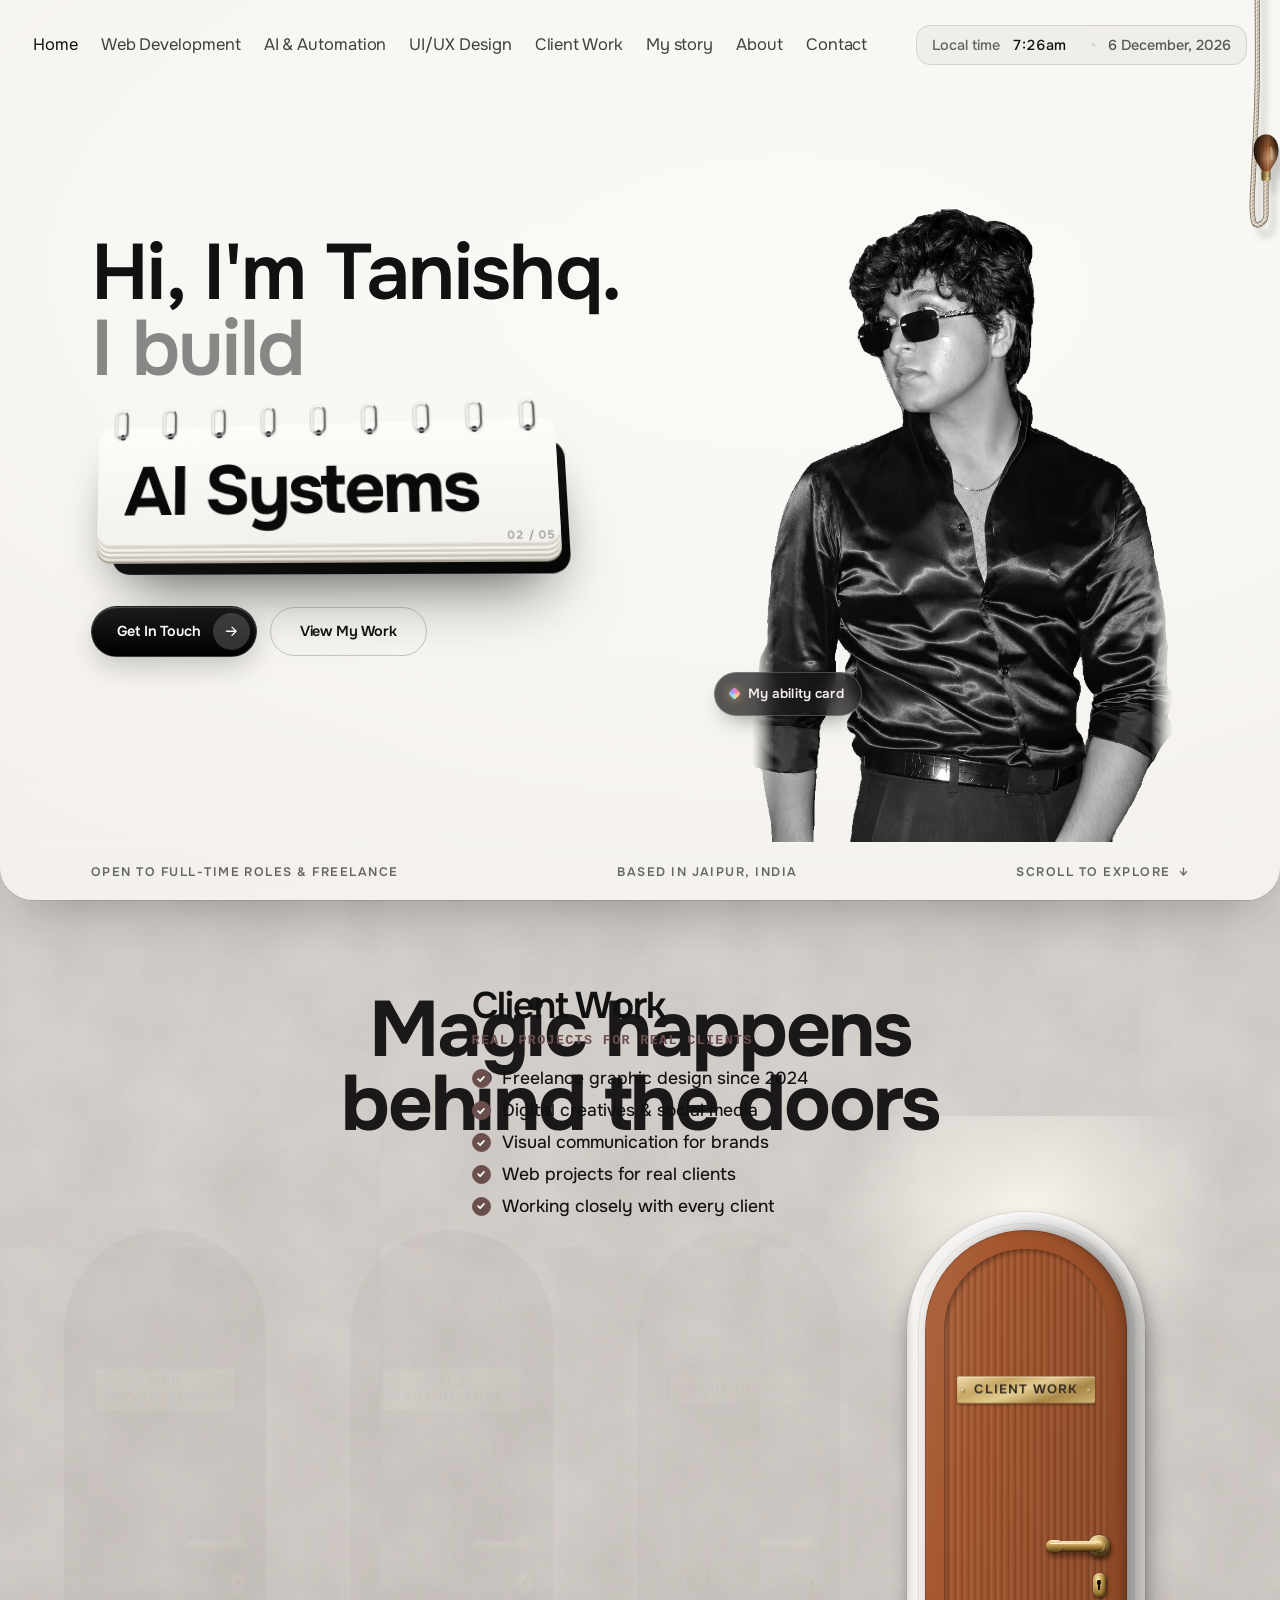
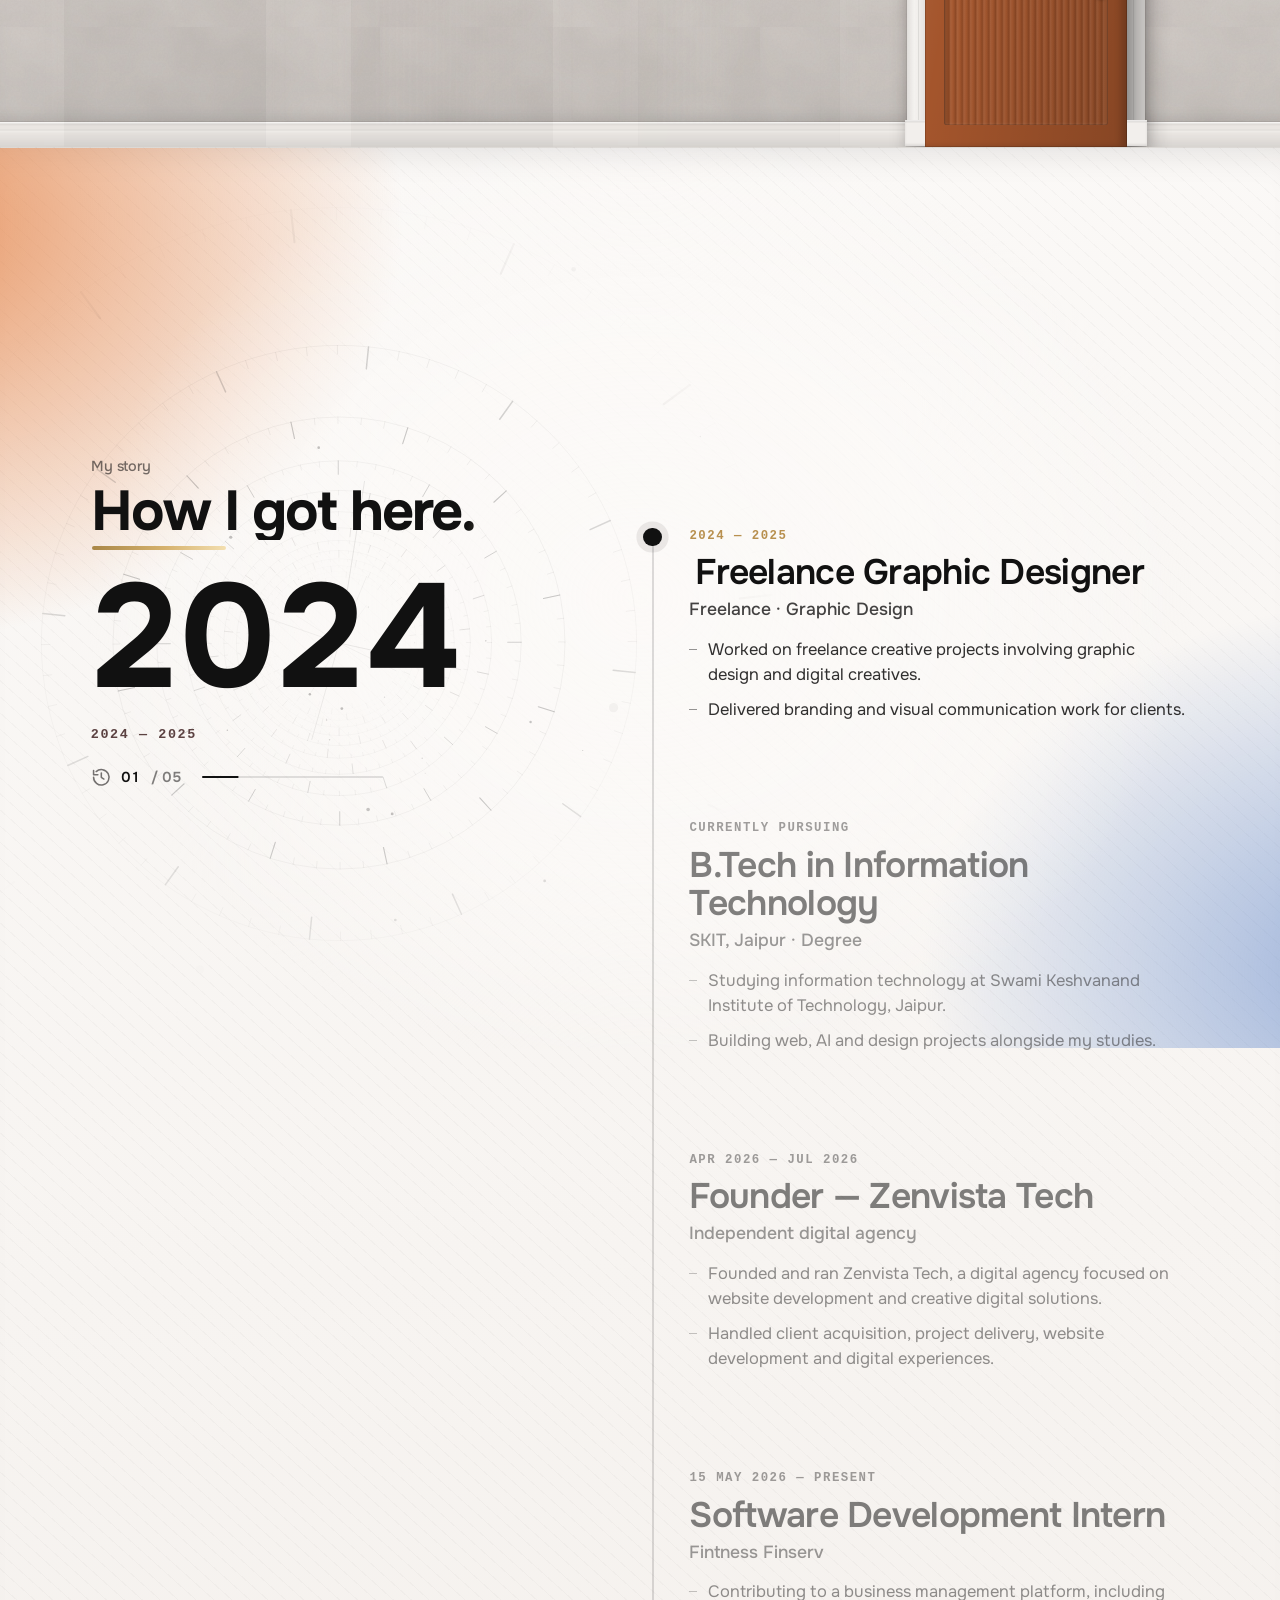
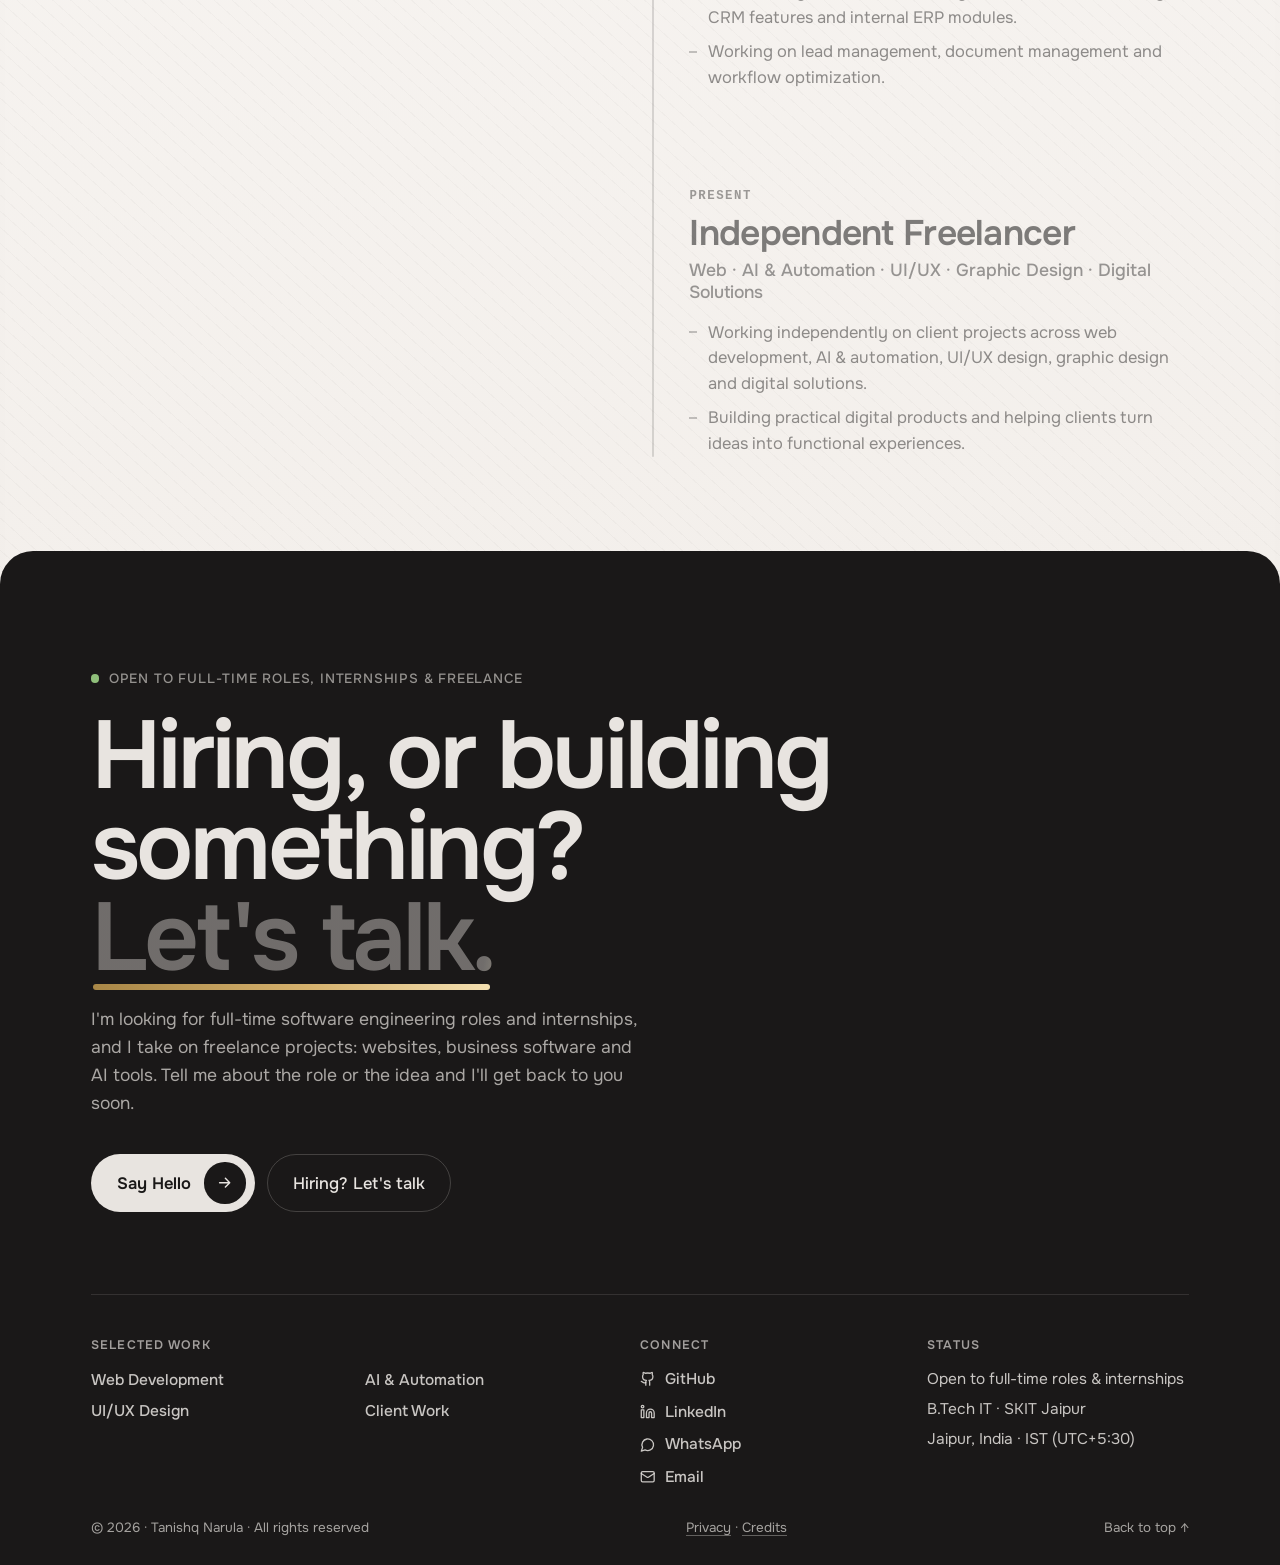
==== commit f4774793: "Doors without the freeze; pages arrive faster - Safari stops drawing a page the moment the next one " ====
--- a/index.html
+++ b/index.html
@@ -3,7 +3,7 @@
 
 
 
-<link rel="me" href="https://github.com/tanishqnarula12"/><link rel="me" href="https://www.linkedin.com/in/tanishq-narula-0295a7328/"/><meta name="geo.region" content="IN-RJ"/><meta name="geo.placename" content="Jaipur"/><link rel="stylesheet" href="/assets/tn/tn.css?v=941e5fec"/></head><body><div hidden=""><!--$--><!--/$--></div><a href="#main" class="skip">Skip to main content</a><div class="loader " id="loader" aria-hidden="true" style="--p:0.000"><div class="ld__bg"></div><div class="ld__stack"><div class="ld__pill " style="--k:0;--c:#1F1C1C;--t:#E8E4E0;--dir:1"><span>Web Development</span></div><div class="ld__pill " style="--k:1;--c:#22304a;--t:#E8E4E0;--dir:-1"><span>AI &amp; Automation</span></div><div class="ld__pill " style="--k:2;--c:#4a3540;--t:#E8E4E0;--dir:1"><span>UI/UX Design</span></div><div class="ld__pill " style="--k:3;--c:#7a8670;--t:#F3EEEC;--dir:-1"><span>Client Work</span></div><div class="ld__pill " style="--k:4;--c:#a4552c;--t:#F3EEEC;--dir:1"><span>Freelance Work</span></div><div class="ld__pill " style="--k:5;--c:#C4B0B0;--t:#1A1818;--dir:-1"><span>Software Engineering</span></div></div><div class="ld__hud"><div class="ld__top"><b>Tanishq Narula</b><span>Developer · AI · Design</span></div><div class="ld__bot"><div class="ld__num"><small>INITIALIZING</small>000<!-- -->%</div><div class="ld__bar"><i style="transform:scaleX(0)"></i></div></div></div></div><div class="door-cursor" id="doorCursor" aria-hidden="true"><span>Open door</span></div><header class="hdr rv "><div class="shell hdr__in"><nav aria-label="Primary"><ul class="nav"><li><a aria-current="page" href="/"><span>Home</span></a></li><li><a  href="/web-developer/"><span>Web Development</span></a></li><li><a  href="/app-developer/"><span>AI &amp; Automation</span></a></li><li><a  href="/ui-ux-designer/"><span>UI/UX Design</span></a></li><li><a  href="/graphic-designer/"><span>Client Work</span></a></li><li><a href="/#about"><span>My story</span></a></li><li><a href="/photographer/"><span>About</span></a></li><li><a  href="/contact/"><span>Contact</span></a></li></ul></nav><div class="hdr__right"><div class="chip clock " aria-label="Status or Local time"><div class="clock__desktop-view"><svg aria-hidden="true" focusable="false" viewBox="0 0 24 24" fill="none" stroke="currentColor" stroke-width="2" stroke-linecap="round" stroke-linejoin="round" style="width:13px;height:13px;opacity:0.75"><circle cx="12" cy="12" r="10"></circle><polyline points="12 6 12 12 16 14"></polyline></svg><span class="clock__lbl">Local time</span><span class="clock__time tnum">9:41am</span><span class="clock__sep" aria-hidden="true" style="opacity:0.4">•</span><svg aria-hidden="true" focusable="false" viewBox="0 0 24 24" fill="none" stroke="currentColor" stroke-width="2" stroke-linecap="round" stroke-linejoin="round" style="width:13px;height:13px;opacity:0.75"><rect x="3" y="4" width="18" height="18" rx="2" ry="2"></rect><line x1="16" y1="2" x2="16" y2="6"></line><line x1="8" y1="2" x2="8" y2="6"></line><line x1="3" y1="10" x2="21" y2="10"></line></svg><span class="clock__date">12 March, 2026</span><span class="clock__ds">12 Mar</span></div><div class="clock__mobile-status"><span class="status-sparkle" aria-hidden="true">✦</span><span class="status-label">Open to full-time roles &amp; freelance</span><svg class="status-chevron" width="12" height="12" viewBox="0 0 24 24" fill="none" stroke="currentColor" stroke-width="2.5" stroke-linecap="round" stroke-linejoin="round" aria-hidden="true" focusable="false"><polyline points="6 9 12 15 18 9"></polyline></svg></div></div><button type="button" class="chip menu-btn" id="menuBtn" style="min-height:44px;min-width:44px" aria-haspopup="dialog" aria-controls="navm" aria-expanded="false" aria-label="Open menu"><span><svg aria-hidden="true" focusable="false" viewBox="0 0 24 24" fill="none" stroke="currentColor" stroke-width="2" stroke-linecap="round"><path d="M4 6h16M4 12h16M4 18h16"></path></svg><span class="word">Menu</span></span></button></div></div></header><header class="mob-hdr" aria-label="Mobile Navigation"><div class="mob-hdr__in"><a class="mob-hdr__brand" aria-label="Tanishq Narula Home" href="/"><span class="mob-hdr__badge"><span class="mob-hdr__monogram">T</span><span class="mob-hdr__dot">.</span></span><span class="mob-hdr__name">TANISHQ<span class="mob-hdr__dot">.</span></span></a><div class="mob-hdr__actions"><a href="https://github.com/tanishqnarula12" target="_blank" rel="noopener noreferrer" class="mob-hdr__btn" aria-label="Visit Tanishq Narula&#x27;s GitHub profile"><svg aria-hidden="true" focusable="false" width="15" height="15" viewBox="0 0 24 24" fill="none" stroke="currentColor" stroke-width="2" stroke-linecap="round" stroke-linejoin="round"><path d="M15 22v-4a4.8 4.8 0 0 0-1-3.5c3 0 6-2 6-5.5.08-1.25-.27-2.48-1-3.5.28-1.15.28-2.35 0-3.5 0 0-1 0-3 1.5-2.64-.5-5.36-.5-8 0C6 2 5 2 5 2c-.3 1.15-.3 2.35 0 3.5A5.403 5.403 0 0 0 4 9c0 3.5 3 5.5 6 5.5-.39.49-.68 1.05-.85 1.65-.17.6-.22 1.23-.15 1.85v4"></path><path d="M9 18c-4.51 2-5-2-7-2"></path></svg></a><a href="https://www.linkedin.com/in/tanishq-narula-0295a7328/" target="_blank" rel="noopener noreferrer" class="mob-hdr__btn" aria-label="Visit Tanishq Narula&#x27;s LinkedIn profile"><svg aria-hidden="true" focusable="false" width="15" height="15" viewBox="0 0 24 24" fill="none" stroke="currentColor" stroke-width="2" stroke-linecap="round" stroke-linejoin="round"><path d="M16 8a6 6 0 0 1 6 6v7h-4v-7a2 2 0 0 0-2-2 2 2 0 0 0-2 2v7h-4v-7a6 6 0 0 1 6-6z"></path><rect x="2" y="9" width="4" height="12"></rect><circle cx="4" cy="4" r="2"></circle></svg></a><a href="https://wa.me/916378211535" target="_blank" rel="noopener noreferrer" class="mob-hdr__btn" aria-label="Chat with Tanishq Narula on WhatsApp"><svg aria-hidden="true" focusable="false" width="15" height="15" viewBox="0 0 24 24" fill="none" stroke="currentColor" stroke-width="2" stroke-linecap="round" stroke-linejoin="round"><path d="M7.9 20A9 9 0 1 0 4 16.1L2 22Z"></path></svg></a><button type="button" class="mob-hdr__btn mob-hdr__btn--menu" aria-label="Open navigation menu" aria-expanded="false" aria-controls="navm" aria-haspopup="dialog"><svg aria-hidden="true" focusable="false" width="15" height="15" viewBox="0 0 24 24" fill="none" stroke="currentColor" stroke-width="2.2" stroke-linecap="round"><line x1="4" x2="20" y1="6" y2="6"></line><line x1="4" x2="20" y1="12" y2="12"></line><line x1="4" x2="20" y1="18" y2="18"></line></svg></button></div></div></header><div class="cord" id="cord"><canvas class="cord__cv" aria-hidden="true"></canvas><button type="button" class="cord__hit" id="cordHit" role="switch" aria-checked="false" aria-label="Toggle dark mode (pull the cord)"></button></div><main id="main"><section id="home" class="hero" aria-label="Introduction"><div class="hero__vig" aria-hidden="true"></div><canvas class="hero__glass" aria-hidden="true"></canvas><div class="hero__stage"><div class="fig" id="fig"><img id="figBase" alt="Portrait of Tanishq Narula, software developer, AI builder and designer" width="768" height="1024" decoding="async" data-nimg="1" class="fig__img" style="color:transparent" src="/images/profile/tanishq-hero.webp"/><canvas id="figCanvas" aria-hidden="true"></canvas><button type="button" class="fig__card" id="holoOpen" aria-haspopup="dialog" aria-controls="holo">My ability card</button></div></div><div class="shell hero__content"><div class="hero__left"><h1 class="h1"><span class="sr-only">Hi, I&#x27;m Tanishq. I build software, AI systems, automations, web apps and interfaces.</span><span aria-hidden="true"><span class="line"><span style="--d:250ms">Hi, I&#x27;m <span class="hero-name">Tanishq</span>.</span></span><span class="line"><span class="soft" style="--d:370ms">I build</span></span><span class="cal-line"><span class="cal rv" id="cal" style="--d:520ms"><span class="cal__body"><span class="cal__stand"></span><span class="cal__stack"><span class="cal__back"><span class="cal__holes"><i></i><i></i><i></i><i></i><i></i><i></i><i></i><i></i><i></i><i></i></span></span><span class="cal__page" data-under="true"><span class="cal__holes"><i></i><i></i><i></i><i></i><i></i><i></i><i></i><i></i><i></i><i></i></span><span class="cal__word">AI Systems</span><span class="cal__no">02 / <!-- -->05</span><span class="cal__shade"></span></span><span class="cal__leaf"><span class="cal__face"><span class="cal__holes"><i></i><i></i><i></i><i></i><i></i><i></i><i></i><i></i><i></i><i></i></span><span class="cal__word">Software</span><span class="cal__no">01 / <!-- -->05</span><span class="cal__shade"></span></span><span class="cal__rear"><span class="cal__holes"><i></i><i></i><i></i><i></i><i></i><i></i><i></i><i></i><i></i><i></i></span></span></span></span><span class="cal__rings"><i></i><i></i><i></i><i></i><i></i><i></i><i></i><i></i><i></i><i></i></span></span><span class="cal__measure"></span></span></span></span></h1><div class="ctas rv" style="--d:750ms"><button type="button" class="pill pill--dark pill--arrow cta-talk-btn"><span class="pill__in"><span class="cta-label-desktop">Get In Touch</span><span class="cta-label-mobile"><svg class="cta-mail-icon" width="16" height="16" viewBox="0 0 24 24" fill="none" stroke="currentColor" stroke-width="2" stroke-linecap="round" stroke-linejoin="round" aria-hidden="true" focusable="false"><rect width="20" height="16" x="2" y="4" rx="2"></rect><path d="m22 7-8.97 5.7a1.94 1.94 0 0 1-2.06 0L2 7"></path></svg>Say Hello</span><span class="pill__badge"><svg aria-hidden="true" focusable="false" viewBox="0 0 24 24" fill="none" stroke="currentColor" stroke-width="2" stroke-linecap="round" stroke-linejoin="round"><path d="M5 12h14M13 6l6 6-6 6"></path></svg></span></span></button><button type="button" class="pill pill--outline cta-explore-btn"><span class="pill__in"><span class="cta-label-desktop">View My Work</span><span class="cta-label-mobile"><svg class="cta-grid-icon" width="15" height="15" viewBox="0 0 24 24" fill="currentColor" aria-hidden="true" focusable="false"><rect x="3" y="3" width="7" height="7" rx="1.5"></rect><rect x="14" y="3" width="7" height="7" rx="1.5"></rect><rect x="3" y="14" width="7" height="7" rx="1.5"></rect><rect x="14" y="14" width="7" height="7" rx="1.5"></rect></svg>View My Work</span></span></button></div></div></div><div class="shell hero__bar rv"><span>Open to full-time roles &amp; freelance</span><span class="mid">Based in Jaipur, India</span><span class="scroll">Scroll to explore <i aria-hidden="true">↓</i></span></div></section><section id="works" class="doors in " aria-labelledby="doorsTitle"><span id="doors" aria-hidden="true" style="position:absolute;top:0;pointer-events:none"></span><div class="doors__tex" aria-hidden="true"></div><div class="doors__pin"><div class="shell doors__wall"><h2 class="sr-only" id="doorsTitle">My work, one door per skill</h2><p class="paint" aria-hidden="true">Magic happens <br class="mbr"/>behind the doors</p><p class="doors__hint" aria-hidden="true">Swipe along the wall</p><div class="dinfo" id="dinfo" aria-live="polite"><h3 class="dinfo__h">Web Development</h3><p class="dinfo__t">Modern web apps, from idea to launch</p><ul class="dinfo__p"><li>Responsive websites &amp; web applications</li><li>CRM &amp; business management software</li><li>Clean, modern front-end code</li><li>Performance-minded builds</li><li>From first idea to deployment</li></ul></div><p class="doors__dots" aria-hidden="true"><i class="on"></i><i class=""></i><i class=""></i><i class=""></i></p><ul class="doors__row"><li class="unit  " style="--i:0;--door:#22304a;--door-dk:#1c2840"><button type="button" class="doorway" aria-label="Open the Web Development door"><span class="casing"></span><span class="opening"><span class="room"></span><span class="spill"></span><span class="door"><span class="door__flute"></span><span class="plate">Web Development</span><span class="handle"><span class="handle__lever"></span><span class="handle__lock"></span></span><span class="door__shade"></span><span class="leak"></span></span><span class="sill"></span></span><span class="pool"></span></button></li><li class="unit  " style="--i:1;--door:#4a3540;--door-dk:#3f2d37"><button type="button" class="doorway" aria-label="Open the AI &amp; Automation door"><span class="casing"></span><span class="opening"><span class="room"></span><span class="spill"></span><span class="door"><span class="door__flute"></span><span class="plate">AI &amp; Automation</span><span class="handle"><span class="handle__lever"></span><span class="handle__lock"></span></span><span class="door__shade"></span><span class="leak"></span></span><span class="sill"></span></span><span class="pool"></span></button></li><li class="unit  " style="--i:2;--door:#7a8670;--door-dk:#66705d"><button type="button" class="doorway" aria-label="Open the UI/UX Design door"><span class="casing"></span><span class="opening"><span class="room"></span><span class="spill"></span><span class="door"><span class="door__flute"></span><span class="plate">UI/UX Design</span><span class="handle"><span class="handle__lever"></span><span class="handle__lock"></span></span><span class="door__shade"></span><span class="leak"></span></span><span class="sill"></span></span><span class="pool"></span></button></li><li class="unit  " style="--i:3;--door:#a4552c;--door-dk:#8c4826"><button type="button" class="doorway" aria-label="Open the Client Work door"><span class="casing"></span><span class="opening"><span class="room"></span><span class="spill"></span><span class="door"><span class="door__flute"></span><span class="plate">Client Work</span><span class="handle"><span class="handle__lever"></span><span class="handle__lock"></span></span><span class="door__shade"></span><span class="leak"></span></span><span class="sill"></span></span><span class="pool"></span></button></li></ul></div><div class="doors__floor" aria-hidden="true"></div></div></section><section id="about" class="story " aria-labelledby="storyTitle" data-ch="0" style="--n:5"><div class="story__amb" aria-hidden="true"><i></i><i></i><i></i><i></i><i></i></div><div class="story__track"><div class="story__pin"><div class="shell story__stage"><div class="story__clock"><canvas class="story__bg" aria-hidden="true"></canvas><p class="eyebrow">My story</p><h2 class="story__h" id="storyTitle">How I got here.</h2><div class="story__yr" aria-hidden="true"><span class="dg"><span class="dg__c" style="--d:2"><i>0</i><i>1</i><i>2</i><i>3</i><i>4</i><i>5</i><i>6</i><i>7</i><i>8</i><i>9</i></span></span><span class="dg"><span class="dg__c" style="--d:0"><i>0</i><i>1</i><i>2</i><i>3</i><i>4</i><i>5</i><i>6</i><i>7</i><i>8</i><i>9</i></span></span><span class="dg"><span class="dg__c" style="--d:2"><i>0</i><i>1</i><i>2</i><i>3</i><i>4</i><i>5</i><i>6</i><i>7</i><i>8</i><i>9</i></span></span><span class="dg"><span class="dg__c" style="--d:4"><i>0</i><i>1</i><i>2</i><i>3</i><i>4</i><i>5</i><i>6</i><i>7</i><i>8</i><i>9</i></span></span></div><p class="story__when" aria-hidden="true">2024 — 2025</p><div class="story__meter" aria-hidden="true"><svg aria-hidden="true" focusable="false" class="story__rw" viewBox="0 0 24 24" fill="none" stroke="currentColor" stroke-width="1.8" stroke-linecap="round" stroke-linejoin="round"><path d="M3 12a9 9 0 1 0 3-6.7"></path><path d="M3 4v5h5"></path><path d="M12 7v5l3 2"></path></svg><span class="story__count">01</span><span class="story__of">/ <!-- -->05</span><i class="story__bar"><b style="transform:scaleX(0.20)"></b></i></div></div><div class="story__line"><span class="story__rail" aria-hidden="true"></span><span class="story__ttrack" aria-hidden="true"><span class="story__tail"></span></span><span class="story__dtrack" aria-hidden="true" style="top:0.00%"><span class="story__dot"></span></span><ol class="story__list"><li class="ch on " data-y="2024" data-when="2024 — 2025"><p class="ch__date">2024 — 2025</p><h3 class="ch__t">Freelance Graphic Designer</h3><p class="ch__org">Freelance · Graphic Design</p><ul class="ch__b"><li>Worked on freelance creative projects involving graphic design and digital creatives.</li><li>Delivered branding and visual communication work for clients.</li></ul></li><li class="ch  " data-y="2024" data-when="Currently pursuing"><p class="ch__date">Currently pursuing</p><h3 class="ch__t">B.Tech in Information Technology</h3><p class="ch__org">SKIT, Jaipur · Degree</p><ul class="ch__b"><li>Studying information technology at Swami Keshvanand Institute of Technology, Jaipur.</li><li>Building web, AI and design projects alongside my studies.</li></ul></li><li class="ch  " data-y="2026" data-when="Apr 2026 — Jul 2026"><p class="ch__date">Apr 2026 — Jul 2026</p><h3 class="ch__t">Founder — Zenvista Tech</h3><p class="ch__org">Independent digital agency</p><ul class="ch__b"><li>Founded and ran Zenvista Tech, a digital agency focused on website development and creative digital solutions.</li><li>Handled client acquisition, project delivery, website development and digital experiences.</li></ul></li><li class="ch  " data-y="2026" data-when="15 May 2026 — Present"><p class="ch__date">15 May 2026 — Present</p><h3 class="ch__t">Software Development Intern</h3><p class="ch__org">Fintness Finserv</p><ul class="ch__b"><li>Contributing to a business management platform, including CRM features and internal ERP modules.</li><li>Working on lead management, document management and workflow optimization.</li></ul></li><li class="ch  ch--now" data-y="2026" data-when="Present"><p class="ch__date">Present</p><h3 class="ch__t">Independent Freelancer</h3><p class="ch__org">Web · AI &amp; Automation · UI/UX · Graphic Design · Digital Solutions</p><ul class="ch__b"><li>Working independently on client projects across web development, AI &amp; automation, UI/UX design, graphic design and digital solutions.</li><li>Building practical digital products and helping clients turn ideas into functional experiences.</li></ul></li></ol></div></div></div></div></section></main><div class="sfw"><footer class="sf" id="contact-footer" aria-labelledby="sfTitle"><div class="sf__in"><p class="sf__eye"><i></i>Open to full-time roles, internships &amp; freelance</p><h2 class="sf__h" id="sfTitle">Hiring, or building something?<span>Let&#x27;s talk.</span></h2><p class="sf__p">I&#x27;m looking for full-time software engineering roles and internships, and I take on freelance projects: websites, business software and AI tools. Tell me about the role or the idea and I&#x27;ll get back to you soon.</p><div class="sf__cta"><button class="sf__btn" type="button">Say Hello<!-- --> <b><svg viewBox="0 0 24 24" fill="none" stroke="currentColor" stroke-width="2" stroke-linecap="round" stroke-linejoin="round" aria-hidden="true"><path d="M5 12h14M13 6l6 6-6 6"></path></svg></b></button><button class="sf__ghost" type="button" data-tn-hire="">Hiring? Let&#x27;s talk</button></div><div class="sf__cols"><div><h3>Selected Work</h3><ul class="work"><li><a href="/web-developer/">Web Development</a></li><li><a href="/app-developer/">AI &amp; Automation</a></li><li><a href="/ui-ux-designer/">UI/UX Design</a></li><li><a href="/graphic-designer/">Client Work</a></li></ul></div><div><h3>Connect</h3><ul><li><a href="https://github.com/tanishqnarula12" target="_blank" rel="noopener noreferrer" aria-label="Visit Tanishq Narula&#x27;s GitHub profile" style="display:inline-flex;align-items:center;gap:0.55rem"><svg aria-hidden="true" focusable="false" width="15" height="15" viewBox="0 0 24 24" fill="none" stroke="currentColor" stroke-width="2" stroke-linecap="round" stroke-linejoin="round"><path d="M15 22v-4a4.8 4.8 0 0 0-1-3.5c3 0 6-2 6-5.5.08-1.25-.27-2.48-1-3.5.28-1.15.28-2.35 0-3.5 0 0-1 0-3 1.5-2.64-.5-5.36-.5-8 0C6 2 5 2 5 2c-.3 1.15-.3 2.35 0 3.5A5.403 5.403 0 0 0 4 9c0 3.5 3 5.5 6 5.5-.39.49-.68 1.05-.85 1.65-.17.6-.22 1.23-.15 1.85v4"></path><path d="M9 18c-4.51 2-5-2-7-2"></path></svg><span>GitHub</span></a></li><li><a href="https://www.linkedin.com/in/tanishq-narula-0295a7328/" target="_blank" rel="noopener noreferrer" aria-label="Visit Tanishq Narula&#x27;s LinkedIn profile" style="display:inline-flex;align-items:center;gap:0.55rem"><svg aria-hidden="true" focusable="false" width="15" height="15" viewBox="0 0 24 24" fill="none" stroke="currentColor" stroke-width="2" stroke-linecap="round" stroke-linejoin="round"><path d="M16 8a6 6 0 0 1 6 6v7h-4v-7a2 2 0 0 0-2-2 2 2 0 0 0-2 2v7h-4v-7a6 6 0 0 1 6-6z"></path><rect x="2" y="9" width="4" height="12"></rect><circle cx="4" cy="4" r="2"></circle></svg><span>LinkedIn</span></a></li><li><a href="https://wa.me/916378211535" target="_blank" rel="noopener noreferrer" aria-label="Chat with Tanishq Narula on WhatsApp" style="display:inline-flex;align-items:center;gap:0.55rem"><svg aria-hidden="true" focusable="false" width="15" height="15" viewBox="0 0 24 24" fill="none" stroke="currentColor" stroke-width="2" stroke-linecap="round" stroke-linejoin="round"><path d="M7.9 20A9 9 0 1 0 4 16.1L2 22Z"></path></svg><span>WhatsApp</span></a></li><li><a href="mailto:tanishqnarula60@gmail.com" aria-label="Email Tanishq Narula" style="display:inline-flex;align-items:center;gap:0.55rem"><svg aria-hidden="true" focusable="false" width="15" height="15" viewBox="0 0 24 24" fill="none" stroke="currentColor" stroke-width="2" stroke-linecap="round" stroke-linejoin="round"><rect width="20" height="16" x="2" y="4" rx="2"></rect><path d="m22 7-8.97 5.7a1.94 1.94 0 0 1-2.06 0L2 7"></path></svg><span>Email</span></a></li></ul></div><div><h3>Status</h3><ul><li class="st">Open to full-time roles &amp; internships</li><li class="st">B.Tech IT · SKIT Jaipur</li><li class="st">Jaipur, India · IST (UTC+5:30)</li></ul></div></div><div class="sf__bot"><span>© <span data-fyear="true">2026</span> · Tanishq Narula · All rights reserved</span><span class="sf__legal"><a href="/privacy/">Privacy</a> · <a href="/credits/">Credits</a></span><button type="button" aria-label="Scroll back to top of page">Back to top ↑</button></div></div></footer></div><button type="button" class="totop " aria-label="Back to top" style="--len:150.80;--p:0.0000"><svg class="ring" viewBox="0 0 52 52" aria-hidden="true"><circle cx="26" cy="26" r="24"></circle></svg><svg class="ar" viewBox="0 0 24 24" fill="none" stroke="currentColor" stroke-width="2" stroke-linecap="round" stroke-linejoin="round" aria-hidden="true"><path d="M12 19V5M6 11l6-6 6 6"></path></svg><span class="lbl">Back to top</span></button><!--$--><!--/$--><script id="_R_">(globalThis["TURBOPACK"] || (globalThis["TURBOPACK"] = [])).push({"otherChunks":["static/chunks/1ckvzn7sfprko.js","static/chunks/2r4s4h5xul1n-.js","static/chunks/216iyidhmrh3u.js","static/chunks/1kb4dcqdypxx7.js"],"runtimeModuleIds":[94553]});</script><script src="/_next/static/chunks/1ckvzn7sfprko.js" async=""></script><script>(self.__next_f=self.__next_f||[]).push([0])</script><script>self.__next_f.push([1,"1:\"$Sreact.fragment\"\n3:\"/_next/static/chunks/0o8vbuwhupzhf.3f9689ad.js\"\n4:I[65150,[\"$3\"],\"ThemeProvider\"]\n5:I[5829,[\"$3\"],\"PageLoader\"]\n6:I[4555,[\"$3\"],\"DoorCursor\"]\n7:I[39756,[\"$3\"],\"default\"]\n8:I[37457,[\"$3\"],\"default\"]\n9:I[22016,[\"$3\"],\"\"]\na:I[7982,[\"$3\"],\"CookieBanner\"]\nc:I[47257,[\"$3\"],\"ClientPageRoot\"]\nd:\"/_next/static/chunks/2rkqosa3zbeig.4a60fe15.js\"\ne:\"/_next/static/chunks/1yfhsg1w1az-m.82ced3e4.js\"\nf:I[52683,[\"$3\",\"$d\",\"$e\"],\"default\"]\n12:I[97367,[\"$3\"],\"OutletBoundary\"]\n13:\"$Sreact.suspense\"\n15:\"ViewportBoundary\"\n16:I[97367,[\"$3\"],\"$15\"]\n18:\"MetadataBoundary\"\n19:I[97367,[\"$3\"],\"$18\"]\n1b:I[68027,[\"$3\"],\"default\",1]\n:HL[\"/_next/static/chunks/22brrvtifdf2p.css\",\"style\"]\n:HL[\"/_next/static/chunks/0xe22lsjlko7w.css\",\"style\"]\n:HL[\"https://fonts.googleapis.com/css2?family=Instrument+Serif:ital@0;1&family=Playfair+Display:ital,wght@1,400;1,600&family=Caveat:wght@500;600;700&family=Onest:wght@300;400;500;600;700;800;900&display=swap\",\"style\"]\n2:Td64,{\"@context\":\"https://schema.org\",\"@graph\":[{\"@type\":\"Person\",\"@id\":\"https://tanishqnarula.dev/#tanishq\",\"name\":\"Tanishq Narula\",\"givenName\":\"Tanishq\",\"familyName\":\"Narula\",\"alternateName\":[\"Tanishq\",\"tanishqnarula12\"],\"url\":\"https://tanishqnarula.dev/\",\"image\":\"https://tanishqnarula.dev/images/profile/tanishq-portrait.webp\",\"jobTitle\":\"Freelance Software Developer, AI Builder and Designer\",\"description\":\"Freelance software developer and designer in Jaipur, India. Tanishq Narula builds websites, web apps, AI automation and UI/UX design for startups and businesses. Available for freelance projects.\",\"email\":\"mailto:tanishqnarula60@gmail.com\",\"telephone\":\"+91-6378211535\",\"sameAs\":[\"https://github.com/tanishqnarula12\",\"https://www.linkedin.com/in/tanishq-narula-0295a7328/\"],\"knowsAbout\":[\"Web Development\",\"Web Applications\",\"CRM Development\",\"AI & Automation\",\"Workflow Automation\",\"UI/UX Design\",\"Graphic Design\",\"Branding\",\"Visual Communication\"],\"address\":{\"@type\":\"PostalAddress\",\"addressLocality\":\"Jaipur\",\"addressRegion\":\"Rajasthan\",\"addressCountry\":\"IN\"},\"affiliation\":{\"@type\":\"CollegeOrUniversity\",\"name\":\"Swami Keshvanand Institute of Technology, Jaipur\"},\"worksFor\":{\"@type\":\"Organization\",\"name\":\"Fintness Finserv\"}},{\"@type\":\"ProfessionalService\",\"@id\":\"https://tanishqnarula.dev/#services\",\"name\":\"Tanishq Narula — Freelance Web, AI & Design\",\"url\":\"https://tanishqnarula.dev/\",\"image\":\"https://tanishqnarula.dev/images/seo/tanishq-narula-og.jpg\",\"description\":\"Freelance software developer and designer in Jaipur, India. Tanishq Narula builds websites, web apps, AI automation and UI/UX design for startups and businesses. Available for freelance projects.\",\"email\":\"mailto:tanishqnarula60@gmail.com\",\"telephone\":\"+91-6378211535\",\"founder\":{\"@id\":\"https://tanishqnarula.dev/#tanishq\"},\"address\":{\"@type\":\"PostalAddress\",\"addressLocality\":\"Jaipur\",\"addressRegion\":\"Rajasthan\",\"addressCountry\":\"IN\"},\"areaServed\":[{\"@type\":\"Country\",\"name\":\"India\"},{\"@type\":\"Place\",\"name\":\"Worldwide (remote)\"}],\"hasOfferCatalog\":{\"@type\":\"OfferCatalog\",\"name\":\"Freelance services\",\"itemListElement\":[{\"@type\":\"Offer\",\"itemOffered\":{\"@type\":\"Service\",\"name\":\"Web Development\",\"description\":\"Responsive websites, web applications and business software such as CRM tools, built end to end.\",\"provider\":{\"@id\":\"https://tanishqnarula.dev/#tanishq\"}}},{\"@type\":\"Offer\",\"itemOffered\":{\"@type\":\"Service\",\"name\":\"AI & Automation\",\"description\":\"AI-powered applications and automated workflows for businesses.\",\"provider\":{\"@id\":\"https://tanishqnarula.dev/#tanishq\"}}},{\"@type\":\"Offer\",\"itemOffered\":{\"@type\":\"Service\",\"name\":\"UI/UX Design\",\"description\":\"User flows, wireframes, interface design and interactive prototypes.\",\"provider\":{\"@id\":\"https://tanishqnarula.dev/#tanishq\"}}},{\"@type\":\"Offer\",\"itemOffered\":{\"@type\":\"Service\",\"name\":\"Graphic Design\",\"description\":\"Social media creatives, branding and visual communication for clients.\",\"provider\":{\"@id\":\"https://tanishqnarula.dev/#tanishq\"}}}]}},{\"@type\":\"WebSite\",\"@id\":\"https://tanishqnarula.dev/#website\",\"url\":\"https://tanishqnarula.dev/\",\"name\":\"Tanishq Narula — Portfolio\",\"description\":\"Freelance software developer and designer in Jaipur, India. Tanishq Narula builds websites, web apps, AI automation and UI/UX design for startups and businesses. Available for freelance projects.\",\"publisher\":{\"@id\":\"https://tanishqnarula.dev/#tanishq\"},\"inLanguage\":\"en\"}]}b:[[\"children\",{\"s\":\"__PAGE__\",\"h\":512,\"d\":{\"r\":[\"$\",\"$1\",\"c\",{\"children\":[[\"$\",\"$Lc\",null,{\"Component\":\"$f\",\"serverProvidedParams\":{\"searchParams\":{},\"params\":{},\"promises\":[\"$@10\",\"$@11\"]}}],[[\"$\",\"script\",\"script-0\",{\"src\":\"/_next/static/chunks/2rkqosa3zbeig.4a60fe15.js\",\"async\":true,\"nonce\":\"$undefined\"}],[\"$\",\"script\",\"script-1\",{\"src\":\"/_next/static/chunks/1yfhsg1w1az-m.82ced3e4.js\",\"async\":true,\"nonce\":\"$undefined\"}]],[\"$\",\"$L12\",null,{\"children\":[\"$\",\"$13\",null,{\"name\":\"Next.MetadataOutlet\",\"children\":\"$@14\"}]}]]}],\"p\":false,\"v\":null}}]]\n0:{\"P\":null,\"c\":[\"\",\"\"],\"q\":\"\",\"i\":false,\"t\":{\"t\":{\"s\":\"\",\"h\":528,\"d\":{\"r\":[\"$\",\"$1\",\"c\",{\"children\":[[[\"$\",\"link\",\"0\",{\"rel\":\"stylesheet\",\"href\":\"/_next/static/chunks/22brrvtifdf2p.css\",\"precedence\":\"next\",\"crossOrigin\":\"$undefined\",\"nonce\":\"$undefined\"}],[\"$\",\"link\",\"1\",{\"rel\":\"stylesheet\",\"href\":\"/_next/static/chunks/0xe22lsjlko7w.css\",\"precedence\":\"next\",\"crossOrigin\":\"$undefined\",\"nonce\":\"$undefined\"}],[\"$\",\"script\",\"script-0\",{\"src\":\"/_next/static/chunks/0o8vbuwhupzhf.3f9689ad.js\",\"async\":true,\"nonce\":\"$undefined\"}]],[\"$\",\"html\",null,{\"lang\":\"en\",\"suppressHydrationWarning\":true,\"children\":[[\"$\",\"head\",null,{\"children\":[[\"$\",\"link\",null,{\"rel\":\"preconnect\",\"href\":\"https://fonts.googleapis.com\"}],[\"$\",\"link\",null,{\"rel\":\"preconnect\",\"href\":\"https://fonts.gstatic.com\",\"crossOrigin\":\"anonymous\"}],[\"$\",\"link\",null,{\"rel\":\"stylesheet\",\"href\":\"https://fonts.googleapis.com/css2?family=Instrument+Serif:ital@0;1&family=Playfair+Display:ital,wght@1,400;1,600&family=Caveat:wght@500;600;700&family=Onest:wght@300;400;500;600;700;800;900&display=swap\"}],[\"$\",\"script\",null,{\"dangerouslySetInnerHTML\":{\"__html\":\"if(/[?&]embed\\b/.test(location.search))document.documentElement.classList.add('embed');try{var tnN=performance.getEntriesByType&&performance.getEntriesByType('navigation')[0];if(sessionStorage.getItem('tnDoor')!==null&&(location.hash==='#works'||(tnN&&tnN.type==='back_forward')))document.documentElement.classList.add('tn-return')}catch(e){}try{if(localStorage.getItem('tn-mode')==='dark')document.documentElement.dataset.mode='dark'}catch(e){}\"}}],[\"$\",\"script\",null,{\"type\":\"application/ld+json\",\"dangerouslySetInnerHTML\":{\"__html\":\"$2\"}}]]}],[\"$\",\"body\",null,{\"children\":[\"$\",\"$L4\",null,{\"children\":[[\"$\",\"a\",null,{\"href\":\"#main\",\"className\":\"skip\",\"children\":\"Skip to main content\"}],[\"$\",\"$L5\",null,{}],[\"$\",\"$L6\",null,{}],[\"$\",\"$L7\",null,{\"parallelRouterKey\":\"children\",\"error\":\"$undefined\",\"errorStyles\":\"$undefined\",\"errorScripts\":\"$undefined\",\"template\":[\"$\",\"$L8\",null,{}],\"templateStyles\":\"$undefined\",\"templateScripts\":\"$undefined\",\"notFound\":[[[\"$\",\"head\",null,{\"children\":[[\"$\",\"title\",null,{\"children\":\"Page Not Found — Tanishq Narula\"}],[\"$\",\"meta\",null,{\"name\":\"robots\",\"content\":\"noindex, nofollow\"}]]}],[\"$\",\"div\",null,{\"style\":{\"minHeight\":\"100vh\",\"display\":\"flex\",\"flexDirection\":\"column\",\"alignItems\":\"center\",\"justifyContent\":\"center\",\"background\":\"#0e0e0e\",\"color\":\"#ffffff\",\"fontFamily\":\"sans-serif\",\"gap\":\"1rem\"},\"children\":[[\"$\",\"h1\",null,{\"style\":{\"fontSize\":\"3rem\",\"margin\":0},\"children\":\"404\"}],[\"$\",\"p\",null,{\"style\":{\"color\":\"#888888\",\"margin\":0},\"children\":\"Page Not Found\"}],[\"$\",\"$L9\",null,{\"href\":\"/\",\"style\":{\"color\":\"#ffffff\",\"textDecoration\":\"underline\"},\"children\":\"Return Home\"}]]}]],[]],\"forbidden\":\"$undefined\",\"unauthorized\":\"$undefined\"}],[\"$\",\"$La\",null,{}]]}]}]]}]]}],\"p\":false,\"v\":null},\"c\":\"$Qb\"},\"h\":{\"r\":[\"$\",\"$1\",\"h\",{\"children\":[null,[\"$\",\"$L16\",null,{\"children\":\"$L17\"}],[\"$\",\"$L19\",null,{\"children\":[[\"$\",\"div\",null,{\"hidden\":true,\"children\":[\"$\",\"$13\",null,{\"name\":\"Next.Metadata\",\"children\":\"$L1a\"}]}],null]}],null]}],\"p\":false,\"v\":null}},\"m\":\"$undefined\",\"G\":[\"$1b\",[[\"$\",\"link\",\"0\",{\"rel\":\"stylesheet\",\"href\":\"/_next/static/chunks/22brrvtifdf2p.css\",\"precedence\":\"next\",\"crossOrigin\":\"$undefined\",\"nonce\":\"$undefined\"}],[\"$\",\"link\",\"1\",{\"rel\":\"stylesheet\",\"href\":\"/_next/static/chunks/0xe22lsjlko7w.css\",\"precedence\":\"next\",\"crossOrigin\":\"$undefined\",\"nonce\":\"$undefined\"}]]],\"S\":true,\"r\":\"$undefined\",\"s\":\"$undefined\",\"a\":\"$undefined\",\"l\":\"$undefined\",\"p\":\"$undefined\",\"d\":\"$undefined\",\"b\":\"RlOdAbPpOtlxFIB_u5cHp\"}\n10:{}\n11:\"$b:0:1:d:r:props:children:0:props:serverProvidedParams:params\"\n17:[[\"$\",\"meta\",\"0\",{\"charSet\":\"utf-8\"}],[\"$\",\"meta\",\"1\",{\"name\":\"viewport\",\"content\":\"width=device-width, initial-scale=1\"}]]\n1c:I[27201,[\"$3\"],\"IconMark\"]\n14:null\n1a:[[\"$\",\"title\",\"0\",{\"children\":\"Tanishq Narula — Freelance Web Developer, AI & UI/UX Designer in Jaipur\"}],[\"$\",\"meta\",\"1\",{\"name\":\"description\",\"content\":\"Freelance software developer and designer in Jaipur, India. Tanishq Narula builds websites, web apps, AI automation and UI/UX design for startups and businesses. Available for freelance projects.\"}],[\"$\",\"link\",\"2\",{\"rel\":\"author\",\"href\":\"https://tanishqnarula.dev/\"}],[\"$\",\"meta\",\"3\",{\"name\":\"author\",\"content\":\"Tanishq Narula\"}],[\"$\",\"meta\",\"4\",{\"name\":\"keywords\",\"content\":\"Tanishq Narula,freelance web developer,freelance developer India,freelance developer Jaipur,hire freelance web developer,freelance software developer,AI automation freelancer,AI developer India,freelance UI/UX designer,UI/UX designer Jaipur,freelance graphic designer Jaipur,web developer Jaipur,website developer India,React developer India,full stack developer freelance\"}],[\"$\",\"meta\",\"5\",{\"name\":\"creator\",\"content\":\"Tanishq Narula\"}],[\"$\",\"meta\",\"6\",{\"name\":\"publisher\",\"content\":\"Tanishq Narula\"}],[\"$\",\"meta\",\"7\",{\"name\":\"robots\",\"content\":\"index, follow\"}],[\"$\",\"meta\",\"8\",{\"name\":\"googlebot\",\"content\":\"index, follow, max-video-preview:-1, max-image-preview:large, max-snippet:-1\"}],[\"$\",\"link\",\"9\",{\"rel\":\"canonical\",\"href\":\"https://tanishqnarula.dev/\"}],[\"$\",\"meta\",\"10\",{\"property\":\"og:title\",\"content\":\"Tanishq Narula — Freelance Web Developer, AI & UI/UX Designer in Jaipur\"}],[\"$\",\"meta\",\"11\",{\"property\":\"og:description\",\"content\":\"Freelance software developer and designer in Jaipur, India. Tanishq Narula builds websites, web apps, AI automation and UI/UX design for startups and businesses. Available for freelance projects.\"}],[\"$\",\"meta\",\"12\",{\"property\":\"og:url\",\"content\":\"https://tanishqnarula.dev/\"}],[\"$\",\"meta\",\"13\",{\"property\":\"og:site_name\",\"content\":\"Tanishq Narula\"}],[\"$\",\"meta\",\"14\",{\"property\":\"og:locale\",\"content\":\"en_US\"}],[\"$\",\"meta\",\"15\",{\"property\":\"og:image\",\"content\":\"https://tanishqnarula.dev/images/seo/tanishq-narula-og.jpg\"}],[\"$\",\"meta\",\"16\",{\"property\":\"og:image:type\",\"content\":\"image/jpeg\"}],[\"$\",\"meta\",\"17\",{\"property\":\"og:image:width\",\"content\":\"1200\"}],[\"$\",\"meta\",\"18\",{\"property\":\"og:image:height\",\"content\":\"630\"}],[\"$\",\"meta\",\"19\",{\"property\":\"og:image:alt\",\"content\":\"Tanishq Narula — Portfolio\"}],[\"$\",\"meta\",\"20\",{\"property\":\"og:type\",\"content\":\"profile\"}],[\"$\",\"meta\",\"21\",{\"name\":\"twitter:card\",\"content\":\"summary_large_image\"}],[\"$\",\"meta\",\"22\",{\"name\":\"twitter:title\",\"content\":\"Tanishq Narula — Freelance Web Developer, AI & UI/UX Designer in Jaipur\"}],[\"$\",\"meta\",\"23\",{\"name\":\"twitter:description\",\"content\":\"Freelance software developer and designer in Jaipur, India. Tanishq Narula builds websites, web apps, AI automation and UI/UX design for startups and businesses. Available for freelance projects.\"}],[\"$\",\"meta\",\"24\",{\"name\":\"twitter:image\",\"content\":\"https://tanishqnarula.dev/images/seo/tanishq-narula-og.jpg\"}],[\"$\",\"link\",\"25\",{\"rel\":\"shortcut icon\",\"href\":\"/tn-favicon.ico\"}],[\"$\",\"link\",\"26\",{\"rel\":\"icon\",\"href\":\"/tn-favicon.ico\",\"sizes\":\"any\"}],[\"$\",\"link\",\"27\",{\"rel\":\"icon\",\"href\":\"/tn-icon-32.png\",\"sizes\":\"32x32\",\"type\":\"image/png\"}],[\"$\",\"link\",\"28\",{\"rel\":\"icon\",\"href\":\"/tn-icon-16.png\",\"sizes\":\"16x16\",\"type\":\"image/png\"}],[\"$\",\"link\",\"29\",{\"rel\":\"icon\",\"href\":\"/tn-icon-192.png\",\"sizes\":\"192x192\",\"type\":\"image/png\"}],[\"$\",\"link\",\"30\",{\"rel\":\"apple-touch-icon\",\"href\":\"/tn-apple-touch-icon.png\",\"sizes\":\"180x180\",\"type\":\"image/png\"}],[\"$\",\"$L1c\",\"31\",{}]]\n"])</script>
+<link rel="me" href="https://github.com/tanishqnarula12"/><link rel="me" href="https://www.linkedin.com/in/tanishq-narula-0295a7328/"/><meta name="geo.region" content="IN-RJ"/><meta name="geo.placename" content="Jaipur"/><link rel="stylesheet" href="/assets/tn/tn.css?v=19206b7c"/></head><body><div hidden=""><!--$--><!--/$--></div><a href="#main" class="skip">Skip to main content</a><div class="loader " id="loader" aria-hidden="true" style="--p:0.000"><div class="ld__bg"></div><div class="ld__stack"><div class="ld__pill " style="--k:0;--c:#1F1C1C;--t:#E8E4E0;--dir:1"><span>Web Development</span></div><div class="ld__pill " style="--k:1;--c:#22304a;--t:#E8E4E0;--dir:-1"><span>AI &amp; Automation</span></div><div class="ld__pill " style="--k:2;--c:#4a3540;--t:#E8E4E0;--dir:1"><span>UI/UX Design</span></div><div class="ld__pill " style="--k:3;--c:#7a8670;--t:#F3EEEC;--dir:-1"><span>Client Work</span></div><div class="ld__pill " style="--k:4;--c:#a4552c;--t:#F3EEEC;--dir:1"><span>Freelance Work</span></div><div class="ld__pill " style="--k:5;--c:#C4B0B0;--t:#1A1818;--dir:-1"><span>Software Engineering</span></div></div><div class="ld__hud"><div class="ld__top"><b>Tanishq Narula</b><span>Developer · AI · Design</span></div><div class="ld__bot"><div class="ld__num"><small>INITIALIZING</small>000<!-- -->%</div><div class="ld__bar"><i style="transform:scaleX(0)"></i></div></div></div></div><div class="door-cursor" id="doorCursor" aria-hidden="true"><span>Open door</span></div><header class="hdr rv "><div class="shell hdr__in"><nav aria-label="Primary"><ul class="nav"><li><a aria-current="page" href="/"><span>Home</span></a></li><li><a  href="/web-developer/"><span>Web Development</span></a></li><li><a  href="/app-developer/"><span>AI &amp; Automation</span></a></li><li><a  href="/ui-ux-designer/"><span>UI/UX Design</span></a></li><li><a  href="/graphic-designer/"><span>Client Work</span></a></li><li><a href="/#about"><span>My story</span></a></li><li><a href="/photographer/"><span>About</span></a></li><li><a  href="/contact/"><span>Contact</span></a></li></ul></nav><div class="hdr__right"><div class="chip clock " aria-label="Status or Local time"><div class="clock__desktop-view"><svg aria-hidden="true" focusable="false" viewBox="0 0 24 24" fill="none" stroke="currentColor" stroke-width="2" stroke-linecap="round" stroke-linejoin="round" style="width:13px;height:13px;opacity:0.75"><circle cx="12" cy="12" r="10"></circle><polyline points="12 6 12 12 16 14"></polyline></svg><span class="clock__lbl">Local time</span><span class="clock__time tnum">9:41am</span><span class="clock__sep" aria-hidden="true" style="opacity:0.4">•</span><svg aria-hidden="true" focusable="false" viewBox="0 0 24 24" fill="none" stroke="currentColor" stroke-width="2" stroke-linecap="round" stroke-linejoin="round" style="width:13px;height:13px;opacity:0.75"><rect x="3" y="4" width="18" height="18" rx="2" ry="2"></rect><line x1="16" y1="2" x2="16" y2="6"></line><line x1="8" y1="2" x2="8" y2="6"></line><line x1="3" y1="10" x2="21" y2="10"></line></svg><span class="clock__date">12 March, 2026</span><span class="clock__ds">12 Mar</span></div><div class="clock__mobile-status"><span class="status-sparkle" aria-hidden="true">✦</span><span class="status-label">Open to full-time roles &amp; freelance</span><svg class="status-chevron" width="12" height="12" viewBox="0 0 24 24" fill="none" stroke="currentColor" stroke-width="2.5" stroke-linecap="round" stroke-linejoin="round" aria-hidden="true" focusable="false"><polyline points="6 9 12 15 18 9"></polyline></svg></div></div><button type="button" class="chip menu-btn" id="menuBtn" style="min-height:44px;min-width:44px" aria-haspopup="dialog" aria-controls="navm" aria-expanded="false" aria-label="Open menu"><span><svg aria-hidden="true" focusable="false" viewBox="0 0 24 24" fill="none" stroke="currentColor" stroke-width="2" stroke-linecap="round"><path d="M4 6h16M4 12h16M4 18h16"></path></svg><span class="word">Menu</span></span></button></div></div></header><header class="mob-hdr" aria-label="Mobile Navigation"><div class="mob-hdr__in"><a class="mob-hdr__brand" aria-label="Tanishq Narula Home" href="/"><span class="mob-hdr__badge"><span class="mob-hdr__monogram">T</span><span class="mob-hdr__dot">.</span></span><span class="mob-hdr__name">TANISHQ<span class="mob-hdr__dot">.</span></span></a><div class="mob-hdr__actions"><a href="https://github.com/tanishqnarula12" target="_blank" rel="noopener noreferrer" class="mob-hdr__btn" aria-label="Visit Tanishq Narula&#x27;s GitHub profile"><svg aria-hidden="true" focusable="false" width="15" height="15" viewBox="0 0 24 24" fill="none" stroke="currentColor" stroke-width="2" stroke-linecap="round" stroke-linejoin="round"><path d="M15 22v-4a4.8 4.8 0 0 0-1-3.5c3 0 6-2 6-5.5.08-1.25-.27-2.48-1-3.5.28-1.15.28-2.35 0-3.5 0 0-1 0-3 1.5-2.64-.5-5.36-.5-8 0C6 2 5 2 5 2c-.3 1.15-.3 2.35 0 3.5A5.403 5.403 0 0 0 4 9c0 3.5 3 5.5 6 5.5-.39.49-.68 1.05-.85 1.65-.17.6-.22 1.23-.15 1.85v4"></path><path d="M9 18c-4.51 2-5-2-7-2"></path></svg></a><a href="https://www.linkedin.com/in/tanishq-narula-0295a7328/" target="_blank" rel="noopener noreferrer" class="mob-hdr__btn" aria-label="Visit Tanishq Narula&#x27;s LinkedIn profile"><svg aria-hidden="true" focusable="false" width="15" height="15" viewBox="0 0 24 24" fill="none" stroke="currentColor" stroke-width="2" stroke-linecap="round" stroke-linejoin="round"><path d="M16 8a6 6 0 0 1 6 6v7h-4v-7a2 2 0 0 0-2-2 2 2 0 0 0-2 2v7h-4v-7a6 6 0 0 1 6-6z"></path><rect x="2" y="9" width="4" height="12"></rect><circle cx="4" cy="4" r="2"></circle></svg></a><a href="https://wa.me/916378211535" target="_blank" rel="noopener noreferrer" class="mob-hdr__btn" aria-label="Chat with Tanishq Narula on WhatsApp"><svg aria-hidden="true" focusable="false" width="15" height="15" viewBox="0 0 24 24" fill="none" stroke="currentColor" stroke-width="2" stroke-linecap="round" stroke-linejoin="round"><path d="M7.9 20A9 9 0 1 0 4 16.1L2 22Z"></path></svg></a><button type="button" class="mob-hdr__btn mob-hdr__btn--menu" aria-label="Open navigation menu" aria-expanded="false" aria-controls="navm" aria-haspopup="dialog"><svg aria-hidden="true" focusable="false" width="15" height="15" viewBox="0 0 24 24" fill="none" stroke="currentColor" stroke-width="2.2" stroke-linecap="round"><line x1="4" x2="20" y1="6" y2="6"></line><line x1="4" x2="20" y1="12" y2="12"></line><line x1="4" x2="20" y1="18" y2="18"></line></svg></button></div></div></header><div class="cord" id="cord"><canvas class="cord__cv" aria-hidden="true"></canvas><button type="button" class="cord__hit" id="cordHit" role="switch" aria-checked="false" aria-label="Toggle dark mode (pull the cord)"></button></div><main id="main"><section id="home" class="hero" aria-label="Introduction"><div class="hero__vig" aria-hidden="true"></div><canvas class="hero__glass" aria-hidden="true"></canvas><div class="hero__stage"><div class="fig" id="fig"><img id="figBase" alt="Portrait of Tanishq Narula, software developer, AI builder and designer" width="768" height="1024" decoding="async" data-nimg="1" class="fig__img" style="color:transparent" src="/images/profile/tanishq-hero.webp"/><canvas id="figCanvas" aria-hidden="true"></canvas><button type="button" class="fig__card" id="holoOpen" aria-haspopup="dialog" aria-controls="holo">My ability card</button></div></div><div class="shell hero__content"><div class="hero__left"><h1 class="h1"><span class="sr-only">Hi, I&#x27;m Tanishq. I build software, AI systems, automations, web apps and interfaces.</span><span aria-hidden="true"><span class="line"><span style="--d:250ms">Hi, I&#x27;m <span class="hero-name">Tanishq</span>.</span></span><span class="line"><span class="soft" style="--d:370ms">I build</span></span><span class="cal-line"><span class="cal rv" id="cal" style="--d:520ms"><span class="cal__body"><span class="cal__stand"></span><span class="cal__stack"><span class="cal__back"><span class="cal__holes"><i></i><i></i><i></i><i></i><i></i><i></i><i></i><i></i><i></i><i></i></span></span><span class="cal__page" data-under="true"><span class="cal__holes"><i></i><i></i><i></i><i></i><i></i><i></i><i></i><i></i><i></i><i></i></span><span class="cal__word">AI Systems</span><span class="cal__no">02 / <!-- -->05</span><span class="cal__shade"></span></span><span class="cal__leaf"><span class="cal__face"><span class="cal__holes"><i></i><i></i><i></i><i></i><i></i><i></i><i></i><i></i><i></i><i></i></span><span class="cal__word">Software</span><span class="cal__no">01 / <!-- -->05</span><span class="cal__shade"></span></span><span class="cal__rear"><span class="cal__holes"><i></i><i></i><i></i><i></i><i></i><i></i><i></i><i></i><i></i><i></i></span></span></span></span><span class="cal__rings"><i></i><i></i><i></i><i></i><i></i><i></i><i></i><i></i><i></i><i></i></span></span><span class="cal__measure"></span></span></span></span></h1><div class="ctas rv" style="--d:750ms"><button type="button" class="pill pill--dark pill--arrow cta-talk-btn"><span class="pill__in"><span class="cta-label-desktop">Get In Touch</span><span class="cta-label-mobile"><svg class="cta-mail-icon" width="16" height="16" viewBox="0 0 24 24" fill="none" stroke="currentColor" stroke-width="2" stroke-linecap="round" stroke-linejoin="round" aria-hidden="true" focusable="false"><rect width="20" height="16" x="2" y="4" rx="2"></rect><path d="m22 7-8.97 5.7a1.94 1.94 0 0 1-2.06 0L2 7"></path></svg>Say Hello</span><span class="pill__badge"><svg aria-hidden="true" focusable="false" viewBox="0 0 24 24" fill="none" stroke="currentColor" stroke-width="2" stroke-linecap="round" stroke-linejoin="round"><path d="M5 12h14M13 6l6 6-6 6"></path></svg></span></span></button><button type="button" class="pill pill--outline cta-explore-btn"><span class="pill__in"><span class="cta-label-desktop">View My Work</span><span class="cta-label-mobile"><svg class="cta-grid-icon" width="15" height="15" viewBox="0 0 24 24" fill="currentColor" aria-hidden="true" focusable="false"><rect x="3" y="3" width="7" height="7" rx="1.5"></rect><rect x="14" y="3" width="7" height="7" rx="1.5"></rect><rect x="3" y="14" width="7" height="7" rx="1.5"></rect><rect x="14" y="14" width="7" height="7" rx="1.5"></rect></svg>View My Work</span></span></button></div></div></div><div class="shell hero__bar rv"><span>Open to full-time roles &amp; freelance</span><span class="mid">Based in Jaipur, India</span><span class="scroll">Scroll to explore <i aria-hidden="true">↓</i></span></div></section><section id="works" class="doors in " aria-labelledby="doorsTitle"><span id="doors" aria-hidden="true" style="position:absolute;top:0;pointer-events:none"></span><div class="doors__tex" aria-hidden="true"></div><div class="doors__pin"><div class="shell doors__wall"><h2 class="sr-only" id="doorsTitle">My work, one door per skill</h2><p class="paint" aria-hidden="true">Magic happens <br class="mbr"/>behind the doors</p><p class="doors__hint" aria-hidden="true">Swipe along the wall</p><div class="dinfo" id="dinfo" aria-live="polite"><h3 class="dinfo__h">Web Development</h3><p class="dinfo__t">Modern web apps, from idea to launch</p><ul class="dinfo__p"><li>Responsive websites &amp; web applications</li><li>CRM &amp; business management software</li><li>Clean, modern front-end code</li><li>Performance-minded builds</li><li>From first idea to deployment</li></ul></div><p class="doors__dots" aria-hidden="true"><i class="on"></i><i class=""></i><i class=""></i><i class=""></i></p><ul class="doors__row"><li class="unit  " style="--i:0;--door:#22304a;--door-dk:#1c2840"><button type="button" class="doorway" aria-label="Open the Web Development door"><span class="casing"></span><span class="opening"><span class="room"></span><span class="spill"></span><span class="door"><span class="door__flute"></span><span class="plate">Web Development</span><span class="handle"><span class="handle__lever"></span><span class="handle__lock"></span></span><span class="door__shade"></span><span class="leak"></span></span><span class="sill"></span></span><span class="pool"></span></button></li><li class="unit  " style="--i:1;--door:#4a3540;--door-dk:#3f2d37"><button type="button" class="doorway" aria-label="Open the AI &amp; Automation door"><span class="casing"></span><span class="opening"><span class="room"></span><span class="spill"></span><span class="door"><span class="door__flute"></span><span class="plate">AI &amp; Automation</span><span class="handle"><span class="handle__lever"></span><span class="handle__lock"></span></span><span class="door__shade"></span><span class="leak"></span></span><span class="sill"></span></span><span class="pool"></span></button></li><li class="unit  " style="--i:2;--door:#7a8670;--door-dk:#66705d"><button type="button" class="doorway" aria-label="Open the UI/UX Design door"><span class="casing"></span><span class="opening"><span class="room"></span><span class="spill"></span><span class="door"><span class="door__flute"></span><span class="plate">UI/UX Design</span><span class="handle"><span class="handle__lever"></span><span class="handle__lock"></span></span><span class="door__shade"></span><span class="leak"></span></span><span class="sill"></span></span><span class="pool"></span></button></li><li class="unit  " style="--i:3;--door:#a4552c;--door-dk:#8c4826"><button type="button" class="doorway" aria-label="Open the Client Work door"><span class="casing"></span><span class="opening"><span class="room"></span><span class="spill"></span><span class="door"><span class="door__flute"></span><span class="plate">Client Work</span><span class="handle"><span class="handle__lever"></span><span class="handle__lock"></span></span><span class="door__shade"></span><span class="leak"></span></span><span class="sill"></span></span><span class="pool"></span></button></li></ul></div><div class="doors__floor" aria-hidden="true"></div></div></section><section id="about" class="story " aria-labelledby="storyTitle" data-ch="0" style="--n:5"><div class="story__amb" aria-hidden="true"><i></i><i></i><i></i><i></i><i></i></div><div class="story__track"><div class="story__pin"><div class="shell story__stage"><div class="story__clock"><canvas class="story__bg" aria-hidden="true"></canvas><p class="eyebrow">My story</p><h2 class="story__h" id="storyTitle">How I got here.</h2><div class="story__yr" aria-hidden="true"><span class="dg"><span class="dg__c" style="--d:2"><i>0</i><i>1</i><i>2</i><i>3</i><i>4</i><i>5</i><i>6</i><i>7</i><i>8</i><i>9</i></span></span><span class="dg"><span class="dg__c" style="--d:0"><i>0</i><i>1</i><i>2</i><i>3</i><i>4</i><i>5</i><i>6</i><i>7</i><i>8</i><i>9</i></span></span><span class="dg"><span class="dg__c" style="--d:2"><i>0</i><i>1</i><i>2</i><i>3</i><i>4</i><i>5</i><i>6</i><i>7</i><i>8</i><i>9</i></span></span><span class="dg"><span class="dg__c" style="--d:4"><i>0</i><i>1</i><i>2</i><i>3</i><i>4</i><i>5</i><i>6</i><i>7</i><i>8</i><i>9</i></span></span></div><p class="story__when" aria-hidden="true">2024 — 2025</p><div class="story__meter" aria-hidden="true"><svg aria-hidden="true" focusable="false" class="story__rw" viewBox="0 0 24 24" fill="none" stroke="currentColor" stroke-width="1.8" stroke-linecap="round" stroke-linejoin="round"><path d="M3 12a9 9 0 1 0 3-6.7"></path><path d="M3 4v5h5"></path><path d="M12 7v5l3 2"></path></svg><span class="story__count">01</span><span class="story__of">/ <!-- -->05</span><i class="story__bar"><b style="transform:scaleX(0.20)"></b></i></div></div><div class="story__line"><span class="story__rail" aria-hidden="true"></span><span class="story__ttrack" aria-hidden="true"><span class="story__tail"></span></span><span class="story__dtrack" aria-hidden="true" style="top:0.00%"><span class="story__dot"></span></span><ol class="story__list"><li class="ch on " data-y="2024" data-when="2024 — 2025"><p class="ch__date">2024 — 2025</p><h3 class="ch__t">Freelance Graphic Designer</h3><p class="ch__org">Freelance · Graphic Design</p><ul class="ch__b"><li>Worked on freelance creative projects involving graphic design and digital creatives.</li><li>Delivered branding and visual communication work for clients.</li></ul></li><li class="ch  " data-y="2024" data-when="Currently pursuing"><p class="ch__date">Currently pursuing</p><h3 class="ch__t">B.Tech in Information Technology</h3><p class="ch__org">SKIT, Jaipur · Degree</p><ul class="ch__b"><li>Studying information technology at Swami Keshvanand Institute of Technology, Jaipur.</li><li>Building web, AI and design projects alongside my studies.</li></ul></li><li class="ch  " data-y="2026" data-when="Apr 2026 — Jul 2026"><p class="ch__date">Apr 2026 — Jul 2026</p><h3 class="ch__t">Founder — Zenvista Tech</h3><p class="ch__org">Independent digital agency</p><ul class="ch__b"><li>Founded and ran Zenvista Tech, a digital agency focused on website development and creative digital solutions.</li><li>Handled client acquisition, project delivery, website development and digital experiences.</li></ul></li><li class="ch  " data-y="2026" data-when="15 May 2026 — Present"><p class="ch__date">15 May 2026 — Present</p><h3 class="ch__t">Software Development Intern</h3><p class="ch__org">Fintness Finserv</p><ul class="ch__b"><li>Contributing to a business management platform, including CRM features and internal ERP modules.</li><li>Working on lead management, document management and workflow optimization.</li></ul></li><li class="ch  ch--now" data-y="2026" data-when="Present"><p class="ch__date">Present</p><h3 class="ch__t">Independent Freelancer</h3><p class="ch__org">Web · AI &amp; Automation · UI/UX · Graphic Design · Digital Solutions</p><ul class="ch__b"><li>Working independently on client projects across web development, AI &amp; automation, UI/UX design, graphic design and digital solutions.</li><li>Building practical digital products and helping clients turn ideas into functional experiences.</li></ul></li></ol></div></div></div></div></section></main><div class="sfw"><footer class="sf" id="contact-footer" aria-labelledby="sfTitle"><div class="sf__in"><p class="sf__eye"><i></i>Open to full-time roles, internships &amp; freelance</p><h2 class="sf__h" id="sfTitle">Hiring, or building something?<span>Let&#x27;s talk.</span></h2><p class="sf__p">I&#x27;m looking for full-time software engineering roles and internships, and I take on freelance projects: websites, business software and AI tools. Tell me about the role or the idea and I&#x27;ll get back to you soon.</p><div class="sf__cta"><button class="sf__btn" type="button">Say Hello<!-- --> <b><svg viewBox="0 0 24 24" fill="none" stroke="currentColor" stroke-width="2" stroke-linecap="round" stroke-linejoin="round" aria-hidden="true"><path d="M5 12h14M13 6l6 6-6 6"></path></svg></b></button><button class="sf__ghost" type="button" data-tn-hire="">Hiring? Let&#x27;s talk</button></div><div class="sf__cols"><div><h3>Selected Work</h3><ul class="work"><li><a href="/web-developer/">Web Development</a></li><li><a href="/app-developer/">AI &amp; Automation</a></li><li><a href="/ui-ux-designer/">UI/UX Design</a></li><li><a href="/graphic-designer/">Client Work</a></li></ul></div><div><h3>Connect</h3><ul><li><a href="https://github.com/tanishqnarula12" target="_blank" rel="noopener noreferrer" aria-label="Visit Tanishq Narula&#x27;s GitHub profile" style="display:inline-flex;align-items:center;gap:0.55rem"><svg aria-hidden="true" focusable="false" width="15" height="15" viewBox="0 0 24 24" fill="none" stroke="currentColor" stroke-width="2" stroke-linecap="round" stroke-linejoin="round"><path d="M15 22v-4a4.8 4.8 0 0 0-1-3.5c3 0 6-2 6-5.5.08-1.25-.27-2.48-1-3.5.28-1.15.28-2.35 0-3.5 0 0-1 0-3 1.5-2.64-.5-5.36-.5-8 0C6 2 5 2 5 2c-.3 1.15-.3 2.35 0 3.5A5.403 5.403 0 0 0 4 9c0 3.5 3 5.5 6 5.5-.39.49-.68 1.05-.85 1.65-.17.6-.22 1.23-.15 1.85v4"></path><path d="M9 18c-4.51 2-5-2-7-2"></path></svg><span>GitHub</span></a></li><li><a href="https://www.linkedin.com/in/tanishq-narula-0295a7328/" target="_blank" rel="noopener noreferrer" aria-label="Visit Tanishq Narula&#x27;s LinkedIn profile" style="display:inline-flex;align-items:center;gap:0.55rem"><svg aria-hidden="true" focusable="false" width="15" height="15" viewBox="0 0 24 24" fill="none" stroke="currentColor" stroke-width="2" stroke-linecap="round" stroke-linejoin="round"><path d="M16 8a6 6 0 0 1 6 6v7h-4v-7a2 2 0 0 0-2-2 2 2 0 0 0-2 2v7h-4v-7a6 6 0 0 1 6-6z"></path><rect x="2" y="9" width="4" height="12"></rect><circle cx="4" cy="4" r="2"></circle></svg><span>LinkedIn</span></a></li><li><a href="https://wa.me/916378211535" target="_blank" rel="noopener noreferrer" aria-label="Chat with Tanishq Narula on WhatsApp" style="display:inline-flex;align-items:center;gap:0.55rem"><svg aria-hidden="true" focusable="false" width="15" height="15" viewBox="0 0 24 24" fill="none" stroke="currentColor" stroke-width="2" stroke-linecap="round" stroke-linejoin="round"><path d="M7.9 20A9 9 0 1 0 4 16.1L2 22Z"></path></svg><span>WhatsApp</span></a></li><li><a href="mailto:tanishqnarula60@gmail.com" aria-label="Email Tanishq Narula" style="display:inline-flex;align-items:center;gap:0.55rem"><svg aria-hidden="true" focusable="false" width="15" height="15" viewBox="0 0 24 24" fill="none" stroke="currentColor" stroke-width="2" stroke-linecap="round" stroke-linejoin="round"><rect width="20" height="16" x="2" y="4" rx="2"></rect><path d="m22 7-8.97 5.7a1.94 1.94 0 0 1-2.06 0L2 7"></path></svg><span>Email</span></a></li></ul></div><div><h3>Status</h3><ul><li class="st">Open to full-time roles &amp; internships</li><li class="st">B.Tech IT · SKIT Jaipur</li><li class="st">Jaipur, India · IST (UTC+5:30)</li></ul></div></div><div class="sf__bot"><span>© <span data-fyear="true">2026</span> · Tanishq Narula · All rights reserved</span><span class="sf__legal"><a href="/privacy/">Privacy</a> · <a href="/credits/">Credits</a></span><button type="button" aria-label="Scroll back to top of page">Back to top ↑</button></div></div></footer></div><button type="button" class="totop " aria-label="Back to top" style="--len:150.80;--p:0.0000"><svg class="ring" viewBox="0 0 52 52" aria-hidden="true"><circle cx="26" cy="26" r="24"></circle></svg><svg class="ar" viewBox="0 0 24 24" fill="none" stroke="currentColor" stroke-width="2" stroke-linecap="round" stroke-linejoin="round" aria-hidden="true"><path d="M12 19V5M6 11l6-6 6 6"></path></svg><span class="lbl">Back to top</span></button><!--$--><!--/$--><script id="_R_">(globalThis["TURBOPACK"] || (globalThis["TURBOPACK"] = [])).push({"otherChunks":["static/chunks/1ckvzn7sfprko.js","static/chunks/2r4s4h5xul1n-.js","static/chunks/216iyidhmrh3u.js","static/chunks/1kb4dcqdypxx7.js"],"runtimeModuleIds":[94553]});</script><script src="/_next/static/chunks/1ckvzn7sfprko.js" async=""></script><script>(self.__next_f=self.__next_f||[]).push([0])</script><script>self.__next_f.push([1,"1:\"$Sreact.fragment\"\n3:\"/_next/static/chunks/0o8vbuwhupzhf.3f9689ad.js\"\n4:I[65150,[\"$3\"],\"ThemeProvider\"]\n5:I[5829,[\"$3\"],\"PageLoader\"]\n6:I[4555,[\"$3\"],\"DoorCursor\"]\n7:I[39756,[\"$3\"],\"default\"]\n8:I[37457,[\"$3\"],\"default\"]\n9:I[22016,[\"$3\"],\"\"]\na:I[7982,[\"$3\"],\"CookieBanner\"]\nc:I[47257,[\"$3\"],\"ClientPageRoot\"]\nd:\"/_next/static/chunks/2rkqosa3zbeig.4a60fe15.js\"\ne:\"/_next/static/chunks/1yfhsg1w1az-m.82ced3e4.js\"\nf:I[52683,[\"$3\",\"$d\",\"$e\"],\"default\"]\n12:I[97367,[\"$3\"],\"OutletBoundary\"]\n13:\"$Sreact.suspense\"\n15:\"ViewportBoundary\"\n16:I[97367,[\"$3\"],\"$15\"]\n18:\"MetadataBoundary\"\n19:I[97367,[\"$3\"],\"$18\"]\n1b:I[68027,[\"$3\"],\"default\",1]\n:HL[\"/_next/static/chunks/22brrvtifdf2p.css\",\"style\"]\n:HL[\"/_next/static/chunks/0xe22lsjlko7w.css\",\"style\"]\n:HL[\"https://fonts.googleapis.com/css2?family=Instrument+Serif:ital@0;1&family=Playfair+Display:ital,wght@1,400;1,600&family=Caveat:wght@500;600;700&family=Onest:wght@300;400;500;600;700;800;900&display=swap\",\"style\"]\n2:Td64,{\"@context\":\"https://schema.org\",\"@graph\":[{\"@type\":\"Person\",\"@id\":\"https://tanishqnarula.dev/#tanishq\",\"name\":\"Tanishq Narula\",\"givenName\":\"Tanishq\",\"familyName\":\"Narula\",\"alternateName\":[\"Tanishq\",\"tanishqnarula12\"],\"url\":\"https://tanishqnarula.dev/\",\"image\":\"https://tanishqnarula.dev/images/profile/tanishq-portrait.webp\",\"jobTitle\":\"Freelance Software Developer, AI Builder and Designer\",\"description\":\"Freelance software developer and designer in Jaipur, India. Tanishq Narula builds websites, web apps, AI automation and UI/UX design for startups and businesses. Available for freelance projects.\",\"email\":\"mailto:tanishqnarula60@gmail.com\",\"telephone\":\"+91-6378211535\",\"sameAs\":[\"https://github.com/tanishqnarula12\",\"https://www.linkedin.com/in/tanishq-narula-0295a7328/\"],\"knowsAbout\":[\"Web Development\",\"Web Applications\",\"CRM Development\",\"AI & Automation\",\"Workflow Automation\",\"UI/UX Design\",\"Graphic Design\",\"Branding\",\"Visual Communication\"],\"address\":{\"@type\":\"PostalAddress\",\"addressLocality\":\"Jaipur\",\"addressRegion\":\"Rajasthan\",\"addressCountry\":\"IN\"},\"affiliation\":{\"@type\":\"CollegeOrUniversity\",\"name\":\"Swami Keshvanand Institute of Technology, Jaipur\"},\"worksFor\":{\"@type\":\"Organization\",\"name\":\"Fintness Finserv\"}},{\"@type\":\"ProfessionalService\",\"@id\":\"https://tanishqnarula.dev/#services\",\"name\":\"Tanishq Narula — Freelance Web, AI & Design\",\"url\":\"https://tanishqnarula.dev/\",\"image\":\"https://tanishqnarula.dev/images/seo/tanishq-narula-og.jpg\",\"description\":\"Freelance software developer and designer in Jaipur, India. Tanishq Narula builds websites, web apps, AI automation and UI/UX design for startups and businesses. Available for freelance projects.\",\"email\":\"mailto:tanishqnarula60@gmail.com\",\"telephone\":\"+91-6378211535\",\"founder\":{\"@id\":\"https://tanishqnarula.dev/#tanishq\"},\"address\":{\"@type\":\"PostalAddress\",\"addressLocality\":\"Jaipur\",\"addressRegion\":\"Rajasthan\",\"addressCountry\":\"IN\"},\"areaServed\":[{\"@type\":\"Country\",\"name\":\"India\"},{\"@type\":\"Place\",\"name\":\"Worldwide (remote)\"}],\"hasOfferCatalog\":{\"@type\":\"OfferCatalog\",\"name\":\"Freelance services\",\"itemListElement\":[{\"@type\":\"Offer\",\"itemOffered\":{\"@type\":\"Service\",\"name\":\"Web Development\",\"description\":\"Responsive websites, web applications and business software such as CRM tools, built end to end.\",\"provider\":{\"@id\":\"https://tanishqnarula.dev/#tanishq\"}}},{\"@type\":\"Offer\",\"itemOffered\":{\"@type\":\"Service\",\"name\":\"AI & Automation\",\"description\":\"AI-powered applications and automated workflows for businesses.\",\"provider\":{\"@id\":\"https://tanishqnarula.dev/#tanishq\"}}},{\"@type\":\"Offer\",\"itemOffered\":{\"@type\":\"Service\",\"name\":\"UI/UX Design\",\"description\":\"User flows, wireframes, interface design and interactive prototypes.\",\"provider\":{\"@id\":\"https://tanishqnarula.dev/#tanishq\"}}},{\"@type\":\"Offer\",\"itemOffered\":{\"@type\":\"Service\",\"name\":\"Graphic Design\",\"description\":\"Social media creatives, branding and visual communication for clients.\",\"provider\":{\"@id\":\"https://tanishqnarula.dev/#tanishq\"}}}]}},{\"@type\":\"WebSite\",\"@id\":\"https://tanishqnarula.dev/#website\",\"url\":\"https://tanishqnarula.dev/\",\"name\":\"Tanishq Narula — Portfolio\",\"description\":\"Freelance software developer and designer in Jaipur, India. Tanishq Narula builds websites, web apps, AI automation and UI/UX design for startups and businesses. Available for freelance projects.\",\"publisher\":{\"@id\":\"https://tanishqnarula.dev/#tanishq\"},\"inLanguage\":\"en\"}]}b:[[\"children\",{\"s\":\"__PAGE__\",\"h\":512,\"d\":{\"r\":[\"$\",\"$1\",\"c\",{\"children\":[[\"$\",\"$Lc\",null,{\"Component\":\"$f\",\"serverProvidedParams\":{\"searchParams\":{},\"params\":{},\"promises\":[\"$@10\",\"$@11\"]}}],[[\"$\",\"script\",\"script-0\",{\"src\":\"/_next/static/chunks/2rkqosa3zbeig.4a60fe15.js\",\"async\":true,\"nonce\":\"$undefined\"}],[\"$\",\"script\",\"script-1\",{\"src\":\"/_next/static/chunks/1yfhsg1w1az-m.82ced3e4.js\",\"async\":true,\"nonce\":\"$undefined\"}]],[\"$\",\"$L12\",null,{\"children\":[\"$\",\"$13\",null,{\"name\":\"Next.MetadataOutlet\",\"children\":\"$@14\"}]}]]}],\"p\":false,\"v\":null}}]]\n0:{\"P\":null,\"c\":[\"\",\"\"],\"q\":\"\",\"i\":false,\"t\":{\"t\":{\"s\":\"\",\"h\":528,\"d\":{\"r\":[\"$\",\"$1\",\"c\",{\"children\":[[[\"$\",\"link\",\"0\",{\"rel\":\"stylesheet\",\"href\":\"/_next/static/chunks/22brrvtifdf2p.css\",\"precedence\":\"next\",\"crossOrigin\":\"$undefined\",\"nonce\":\"$undefined\"}],[\"$\",\"link\",\"1\",{\"rel\":\"stylesheet\",\"href\":\"/_next/static/chunks/0xe22lsjlko7w.css\",\"precedence\":\"next\",\"crossOrigin\":\"$undefined\",\"nonce\":\"$undefined\"}],[\"$\",\"script\",\"script-0\",{\"src\":\"/_next/static/chunks/0o8vbuwhupzhf.3f9689ad.js\",\"async\":true,\"nonce\":\"$undefined\"}]],[\"$\",\"html\",null,{\"lang\":\"en\",\"suppressHydrationWarning\":true,\"children\":[[\"$\",\"head\",null,{\"children\":[[\"$\",\"link\",null,{\"rel\":\"preconnect\",\"href\":\"https://fonts.googleapis.com\"}],[\"$\",\"link\",null,{\"rel\":\"preconnect\",\"href\":\"https://fonts.gstatic.com\",\"crossOrigin\":\"anonymous\"}],[\"$\",\"link\",null,{\"rel\":\"stylesheet\",\"href\":\"https://fonts.googleapis.com/css2?family=Instrument+Serif:ital@0;1&family=Playfair+Display:ital,wght@1,400;1,600&family=Caveat:wght@500;600;700&family=Onest:wght@300;400;500;600;700;800;900&display=swap\"}],[\"$\",\"script\",null,{\"dangerouslySetInnerHTML\":{\"__html\":\"if(/[?&]embed\\b/.test(location.search))document.documentElement.classList.add('embed');try{var tnN=performance.getEntriesByType&&performance.getEntriesByType('navigation')[0];if(sessionStorage.getItem('tnDoor')!==null&&(location.hash==='#works'||(tnN&&tnN.type==='back_forward')))document.documentElement.classList.add('tn-return')}catch(e){}try{if(localStorage.getItem('tn-mode')==='dark')document.documentElement.dataset.mode='dark'}catch(e){}\"}}],[\"$\",\"script\",null,{\"type\":\"application/ld+json\",\"dangerouslySetInnerHTML\":{\"__html\":\"$2\"}}]]}],[\"$\",\"body\",null,{\"children\":[\"$\",\"$L4\",null,{\"children\":[[\"$\",\"a\",null,{\"href\":\"#main\",\"className\":\"skip\",\"children\":\"Skip to main content\"}],[\"$\",\"$L5\",null,{}],[\"$\",\"$L6\",null,{}],[\"$\",\"$L7\",null,{\"parallelRouterKey\":\"children\",\"error\":\"$undefined\",\"errorStyles\":\"$undefined\",\"errorScripts\":\"$undefined\",\"template\":[\"$\",\"$L8\",null,{}],\"templateStyles\":\"$undefined\",\"templateScripts\":\"$undefined\",\"notFound\":[[[\"$\",\"head\",null,{\"children\":[[\"$\",\"title\",null,{\"children\":\"Page Not Found — Tanishq Narula\"}],[\"$\",\"meta\",null,{\"name\":\"robots\",\"content\":\"noindex, nofollow\"}]]}],[\"$\",\"div\",null,{\"style\":{\"minHeight\":\"100vh\",\"display\":\"flex\",\"flexDirection\":\"column\",\"alignItems\":\"center\",\"justifyContent\":\"center\",\"background\":\"#0e0e0e\",\"color\":\"#ffffff\",\"fontFamily\":\"sans-serif\",\"gap\":\"1rem\"},\"children\":[[\"$\",\"h1\",null,{\"style\":{\"fontSize\":\"3rem\",\"margin\":0},\"children\":\"404\"}],[\"$\",\"p\",null,{\"style\":{\"color\":\"#888888\",\"margin\":0},\"children\":\"Page Not Found\"}],[\"$\",\"$L9\",null,{\"href\":\"/\",\"style\":{\"color\":\"#ffffff\",\"textDecoration\":\"underline\"},\"children\":\"Return Home\"}]]}]],[]],\"forbidden\":\"$undefined\",\"unauthorized\":\"$undefined\"}],[\"$\",\"$La\",null,{}]]}]}]]}]]}],\"p\":false,\"v\":null},\"c\":\"$Qb\"},\"h\":{\"r\":[\"$\",\"$1\",\"h\",{\"children\":[null,[\"$\",\"$L16\",null,{\"children\":\"$L17\"}],[\"$\",\"$L19\",null,{\"children\":[[\"$\",\"div\",null,{\"hidden\":true,\"children\":[\"$\",\"$13\",null,{\"name\":\"Next.Metadata\",\"children\":\"$L1a\"}]}],null]}],null]}],\"p\":false,\"v\":null}},\"m\":\"$undefined\",\"G\":[\"$1b\",[[\"$\",\"link\",\"0\",{\"rel\":\"stylesheet\",\"href\":\"/_next/static/chunks/22brrvtifdf2p.css\",\"precedence\":\"next\",\"crossOrigin\":\"$undefined\",\"nonce\":\"$undefined\"}],[\"$\",\"link\",\"1\",{\"rel\":\"stylesheet\",\"href\":\"/_next/static/chunks/0xe22lsjlko7w.css\",\"precedence\":\"next\",\"crossOrigin\":\"$undefined\",\"nonce\":\"$undefined\"}]]],\"S\":true,\"r\":\"$undefined\",\"s\":\"$undefined\",\"a\":\"$undefined\",\"l\":\"$undefined\",\"p\":\"$undefined\",\"d\":\"$undefined\",\"b\":\"RlOdAbPpOtlxFIB_u5cHp\"}\n10:{}\n11:\"$b:0:1:d:r:props:children:0:props:serverProvidedParams:params\"\n17:[[\"$\",\"meta\",\"0\",{\"charSet\":\"utf-8\"}],[\"$\",\"meta\",\"1\",{\"name\":\"viewport\",\"content\":\"width=device-width, initial-scale=1\"}]]\n1c:I[27201,[\"$3\"],\"IconMark\"]\n14:null\n1a:[[\"$\",\"title\",\"0\",{\"children\":\"Tanishq Narula — Freelance Web Developer, AI & UI/UX Designer in Jaipur\"}],[\"$\",\"meta\",\"1\",{\"name\":\"description\",\"content\":\"Freelance software developer and designer in Jaipur, India. Tanishq Narula builds websites, web apps, AI automation and UI/UX design for startups and businesses. Available for freelance projects.\"}],[\"$\",\"link\",\"2\",{\"rel\":\"author\",\"href\":\"https://tanishqnarula.dev/\"}],[\"$\",\"meta\",\"3\",{\"name\":\"author\",\"content\":\"Tanishq Narula\"}],[\"$\",\"meta\",\"4\",{\"name\":\"keywords\",\"content\":\"Tanishq Narula,freelance web developer,freelance developer India,freelance developer Jaipur,hire freelance web developer,freelance software developer,AI automation freelancer,AI developer India,freelance UI/UX designer,UI/UX designer Jaipur,freelance graphic designer Jaipur,web developer Jaipur,website developer India,React developer India,full stack developer freelance\"}],[\"$\",\"meta\",\"5\",{\"name\":\"creator\",\"content\":\"Tanishq Narula\"}],[\"$\",\"meta\",\"6\",{\"name\":\"publisher\",\"content\":\"Tanishq Narula\"}],[\"$\",\"meta\",\"7\",{\"name\":\"robots\",\"content\":\"index, follow\"}],[\"$\",\"meta\",\"8\",{\"name\":\"googlebot\",\"content\":\"index, follow, max-video-preview:-1, max-image-preview:large, max-snippet:-1\"}],[\"$\",\"link\",\"9\",{\"rel\":\"canonical\",\"href\":\"https://tanishqnarula.dev/\"}],[\"$\",\"meta\",\"10\",{\"property\":\"og:title\",\"content\":\"Tanishq Narula — Freelance Web Developer, AI & UI/UX Designer in Jaipur\"}],[\"$\",\"meta\",\"11\",{\"property\":\"og:description\",\"content\":\"Freelance software developer and designer in Jaipur, India. Tanishq Narula builds websites, web apps, AI automation and UI/UX design for startups and businesses. Available for freelance projects.\"}],[\"$\",\"meta\",\"12\",{\"property\":\"og:url\",\"content\":\"https://tanishqnarula.dev/\"}],[\"$\",\"meta\",\"13\",{\"property\":\"og:site_name\",\"content\":\"Tanishq Narula\"}],[\"$\",\"meta\",\"14\",{\"property\":\"og:locale\",\"content\":\"en_US\"}],[\"$\",\"meta\",\"15\",{\"property\":\"og:image\",\"content\":\"https://tanishqnarula.dev/images/seo/tanishq-narula-og.jpg\"}],[\"$\",\"meta\",\"16\",{\"property\":\"og:image:type\",\"content\":\"image/jpeg\"}],[\"$\",\"meta\",\"17\",{\"property\":\"og:image:width\",\"content\":\"1200\"}],[\"$\",\"meta\",\"18\",{\"property\":\"og:image:height\",\"content\":\"630\"}],[\"$\",\"meta\",\"19\",{\"property\":\"og:image:alt\",\"content\":\"Tanishq Narula — Portfolio\"}],[\"$\",\"meta\",\"20\",{\"property\":\"og:type\",\"content\":\"profile\"}],[\"$\",\"meta\",\"21\",{\"name\":\"twitter:card\",\"content\":\"summary_large_image\"}],[\"$\",\"meta\",\"22\",{\"name\":\"twitter:title\",\"content\":\"Tanishq Narula — Freelance Web Developer, AI & UI/UX Designer in Jaipur\"}],[\"$\",\"meta\",\"23\",{\"name\":\"twitter:description\",\"content\":\"Freelance software developer and designer in Jaipur, India. Tanishq Narula builds websites, web apps, AI automation and UI/UX design for startups and businesses. Available for freelance projects.\"}],[\"$\",\"meta\",\"24\",{\"name\":\"twitter:image\",\"content\":\"https://tanishqnarula.dev/images/seo/tanishq-narula-og.jpg\"}],[\"$\",\"link\",\"25\",{\"rel\":\"shortcut icon\",\"href\":\"/tn-favicon.ico\"}],[\"$\",\"link\",\"26\",{\"rel\":\"icon\",\"href\":\"/tn-favicon.ico\",\"sizes\":\"any\"}],[\"$\",\"link\",\"27\",{\"rel\":\"icon\",\"href\":\"/tn-icon-32.png\",\"sizes\":\"32x32\",\"type\":\"image/png\"}],[\"$\",\"link\",\"28\",{\"rel\":\"icon\",\"href\":\"/tn-icon-16.png\",\"sizes\":\"16x16\",\"type\":\"image/png\"}],[\"$\",\"link\",\"29\",{\"rel\":\"icon\",\"href\":\"/tn-icon-192.png\",\"sizes\":\"192x192\",\"type\":\"image/png\"}],[\"$\",\"link\",\"30\",{\"rel\":\"apple-touch-icon\",\"href\":\"/tn-apple-touch-icon.png\",\"sizes\":\"180x180\",\"type\":\"image/png\"}],[\"$\",\"$L1c\",\"31\",{}]]\n"])</script>
 
 
-<script src="/assets/tn/tn.js?v=941e5fec" defer=""></script></body></html>+<script src="/assets/tn/tn.js?v=19206b7c" defer=""></script></body></html>
--- a/assets/tn/tn.css
+++ b/assets/tn/tn.css
@@ -334,7 +334,7 @@
 html.tn-walking .door-cursor { opacity: 0 !important; }
 html.tn-walking #works .doorway { cursor: default; }
 .tn-veil { z-index: 130; transition: opacity .3s ease, visibility 0s linear .3s; }
-.tn-veil.on { transition: opacity .25s ease; }
+.tn-veil.on { transition: opacity .12s ease; }
 html.tn-return .loader { display: none !important; }
 
 /* ------------------------------------------------------------ things arrive as you reach them */
@@ -755,3 +755,11 @@
 @media (prefers-reduced-motion: reduce) {
   @view-transition { navigation: none; }
 }
+
+/* the wall's side extensions and floor (normally switched on as the walk starts) are painted as soon as a finger
+   or the mouse reaches a door, so the first frame of the zoom has nothing new to draw and doesn't stutter */
+.doors.tn-armed::before, .doors.tn-armed::after { content: ""; pointer-events: none; position: absolute; top: 0; bottom: 0; width: 55vw;
+  background: linear-gradient(180deg, var(--wall-hi) 0%, var(--wall) 55%); }
+.doors.tn-armed::before { right: 100%; }
+.doors.tn-armed::after { left: 100%; }
+.doors.tn-armed .doors__floor { box-shadow: -55vw 0 0 0 var(--floor), 55vw 0 0 0 var(--floor); }
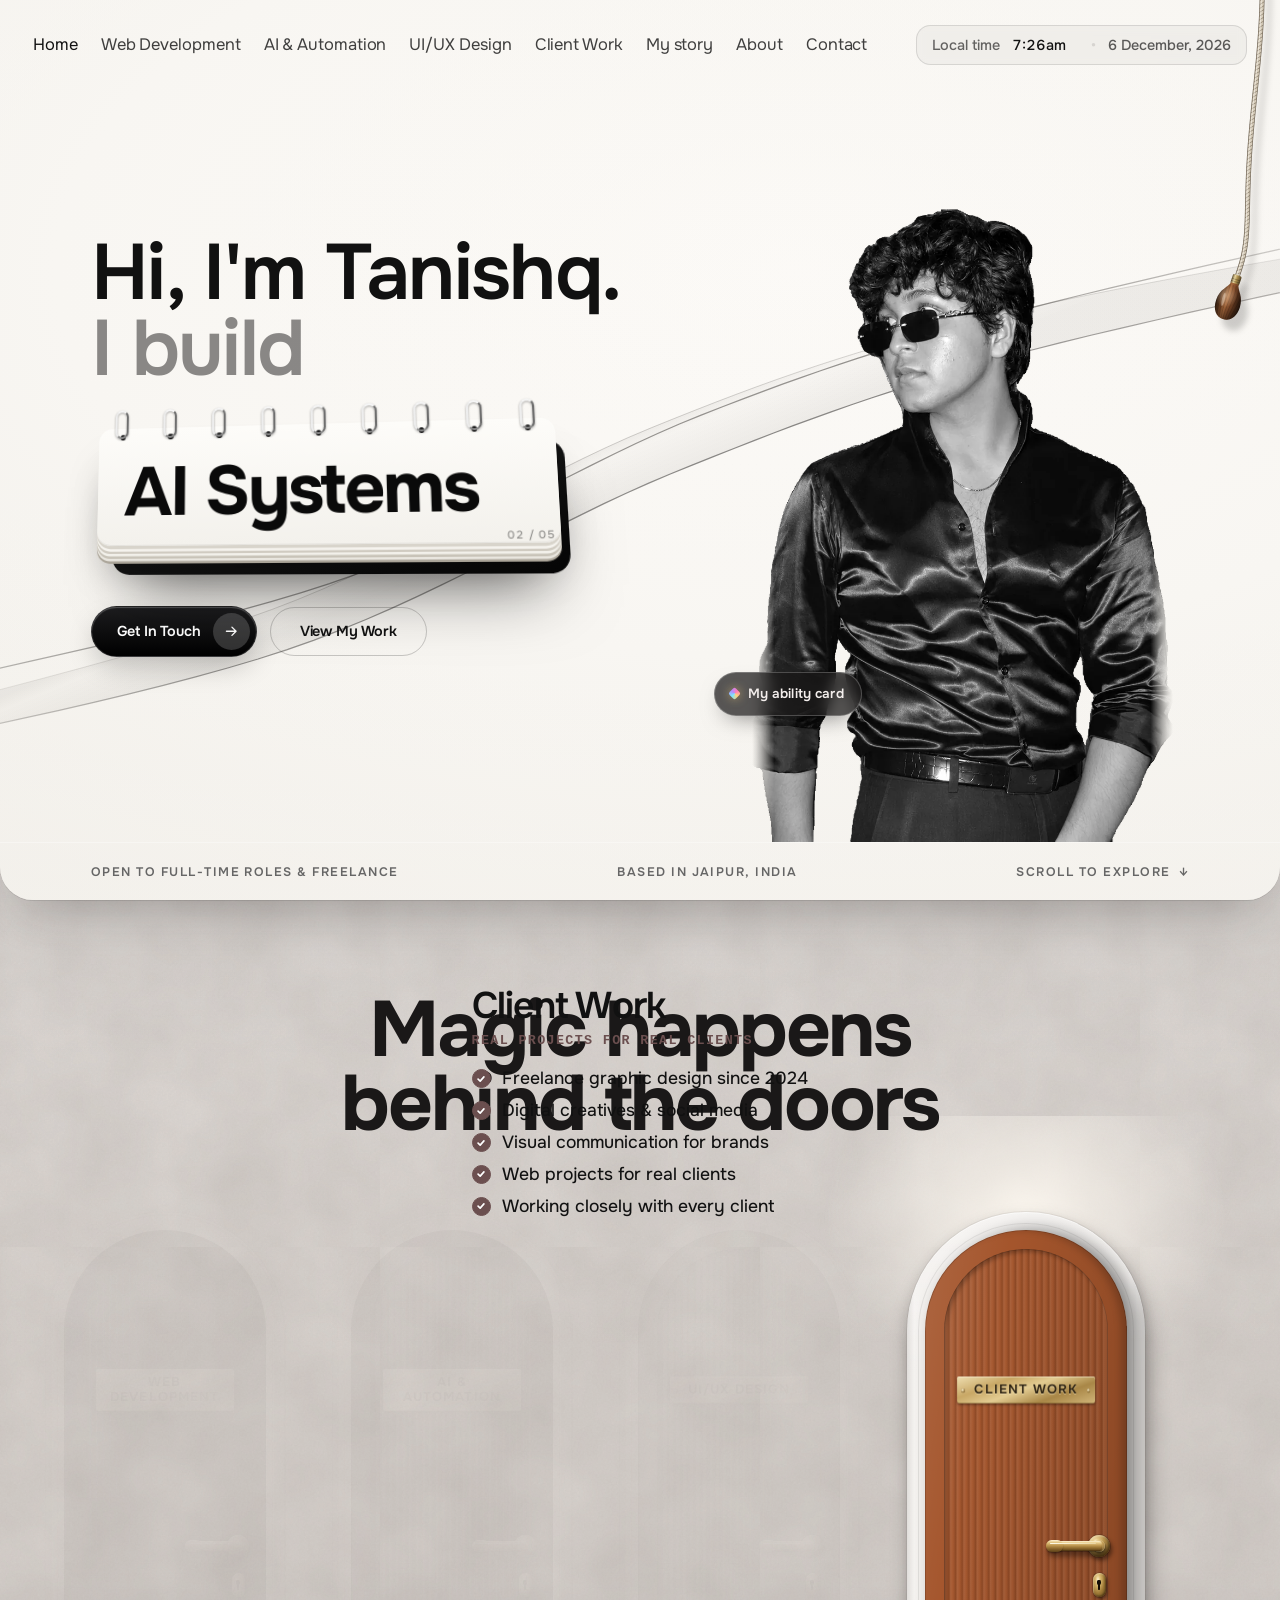
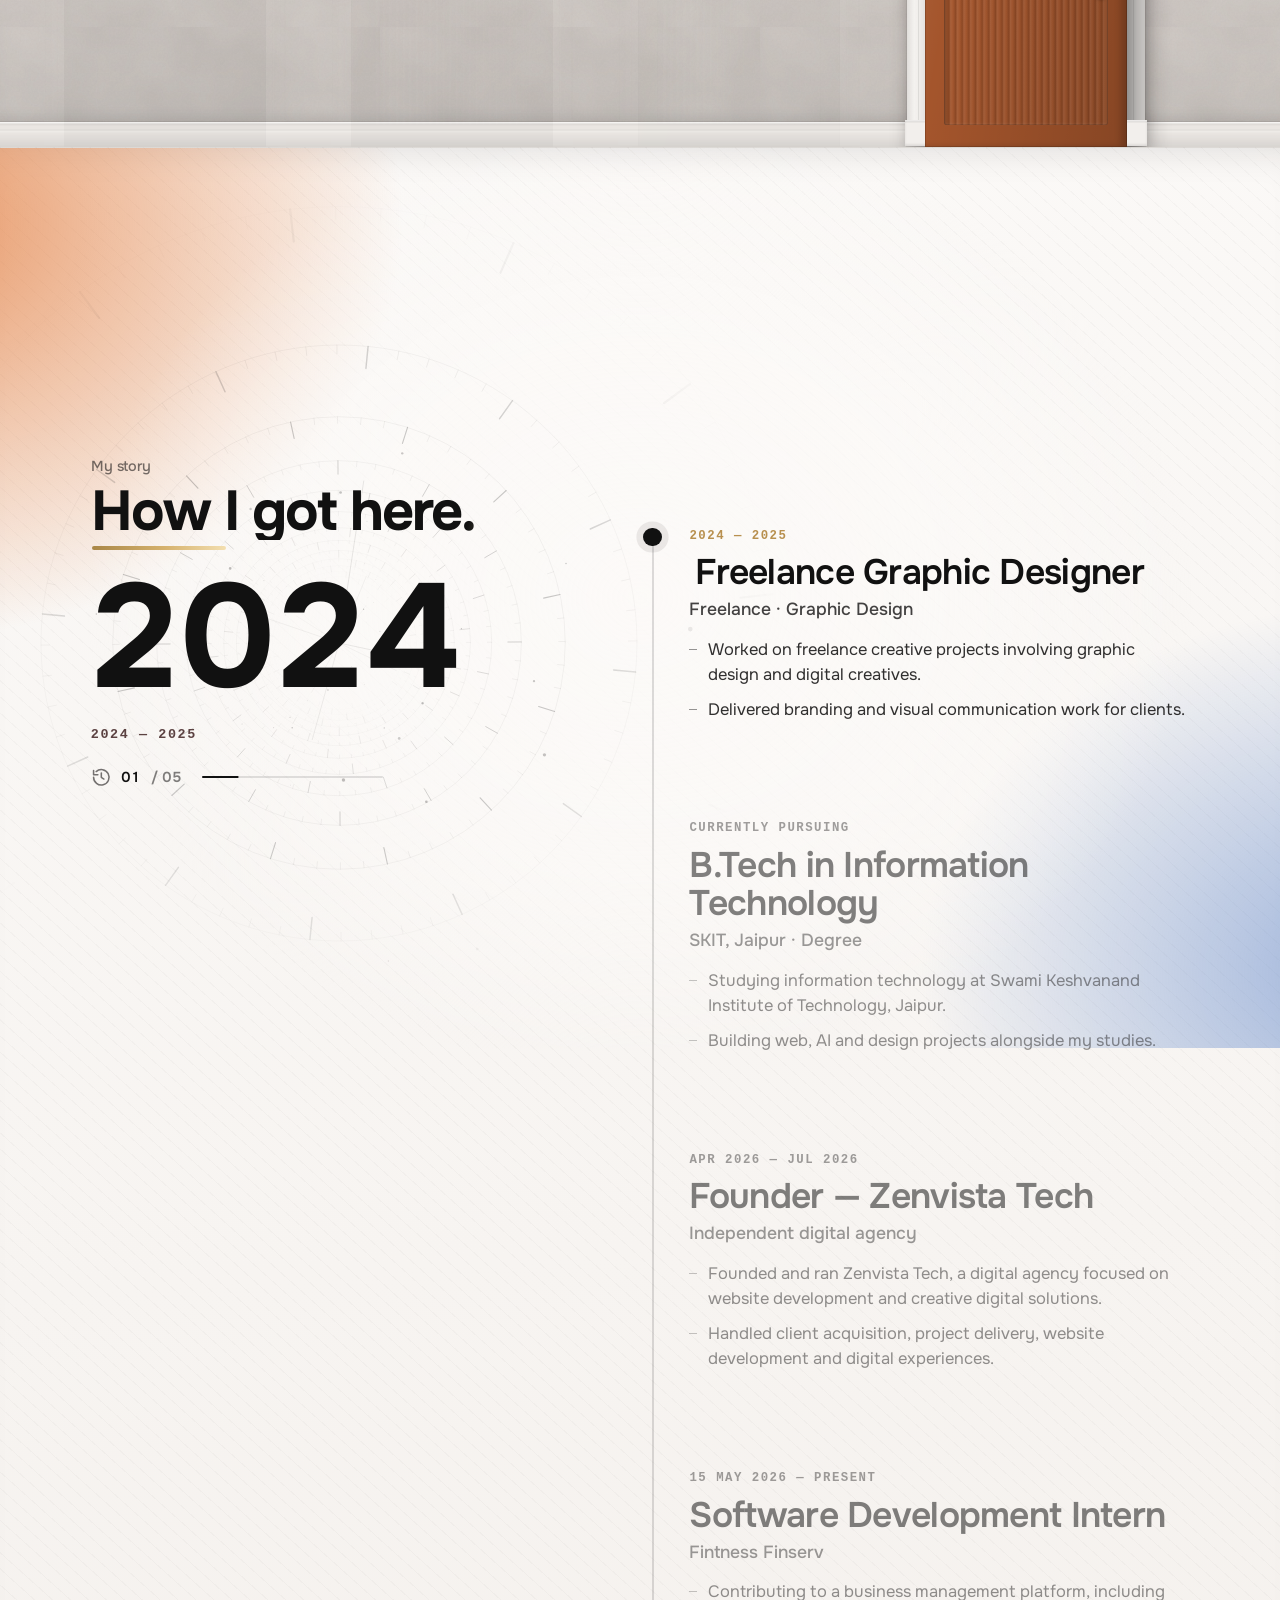
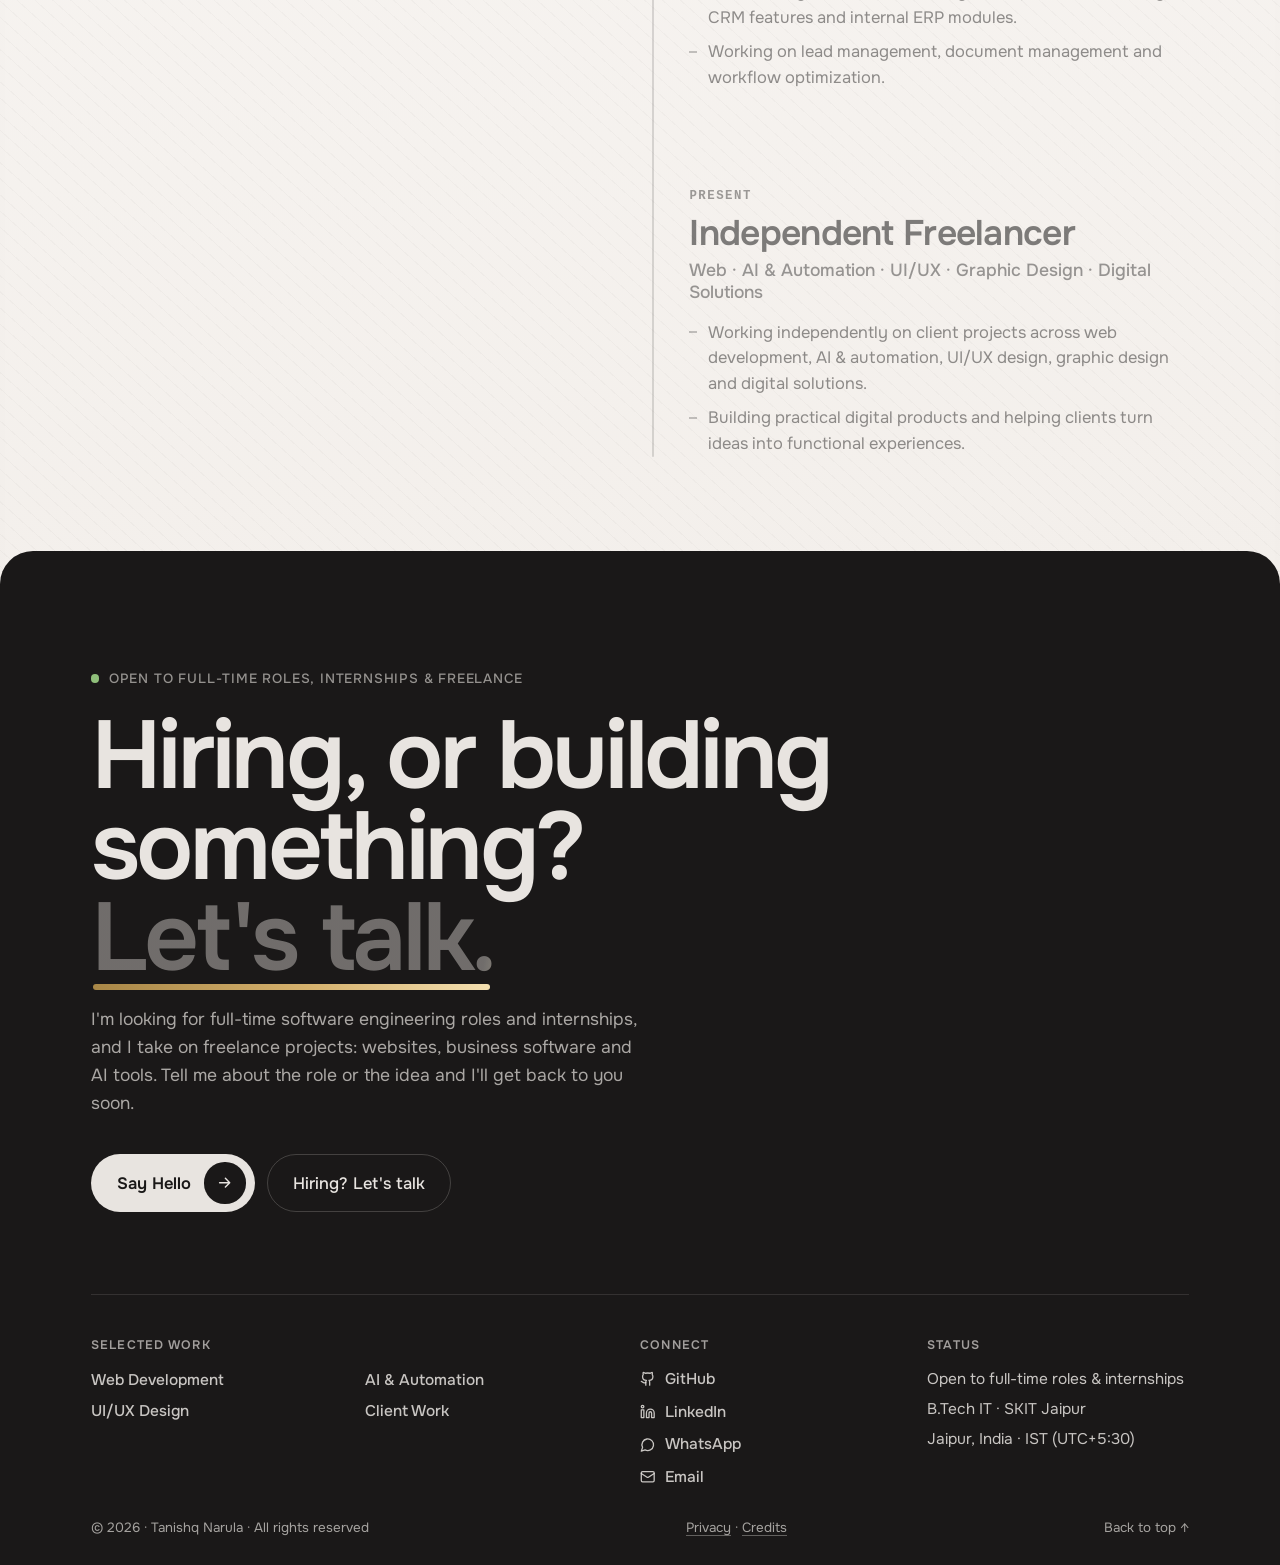
==== commit 6a8f8867: "Rooms open inside the home page; light videos load fast - Each room loads quietly in a frame behind " ====
--- a/index.html
+++ b/index.html
@@ -1,9 +1,9 @@
-<!DOCTYPE html><html lang="en"><head><meta charSet="utf-8"/><meta name="viewport" content="width=device-width, initial-scale=1"/><link rel="stylesheet" href="/_next/static/chunks/22brrvtifdf2p.css" data-precedence="next"/><link rel="stylesheet" href="/_next/static/chunks/0xe22lsjlko7w.css" data-precedence="next"/><link rel="preload" as="script" fetchPriority="low" href="/_next/static/chunks/1ckvzn7sfprko.js"/><script src="/_next/static/chunks/2r4s4h5xul1n-.js" async=""></script><script src="/_next/static/chunks/216iyidhmrh3u.js" async=""></script><script src="/_next/static/chunks/1kb4dcqdypxx7.js" async=""></script><script src="/_next/static/chunks/turbopack-3-ry682tkyiqk.js" async=""></script><script src="/_next/static/chunks/0o8vbuwhupzhf.3f9689ad.js" async=""></script><script src="/_next/static/chunks/2rkqosa3zbeig.4a60fe15.js" async=""></script><script src="/_next/static/chunks/1yfhsg1w1az-m.82ced3e4.js" async=""></script><link rel="preload" href="https://fonts.googleapis.com/css2?family=Instrument+Serif:ital@0;1&amp;family=Playfair+Display:ital,wght@1,400;1,600&amp;family=Caveat:wght@500;600;700&amp;family=Onest:wght@300;400;500;600;700;800;900&amp;display=swap" as="style"/><title>Tanishq Narula — Freelance Web Developer, AI &amp; UI/UX Designer in Jaipur</title><meta name="description" content="Freelance software developer and designer in Jaipur, India. Tanishq Narula builds websites, web apps, AI automation and UI/UX design for startups and businesses. Available for freelance projects."/><link rel="author" href="https://tanishqnarula.dev/"/><meta name="author" content="Tanishq Narula"/><meta name="keywords" content="Tanishq Narula,freelance web developer,freelance developer India,freelance developer Jaipur,hire freelance web developer,freelance software developer,AI automation freelancer,AI developer India,freelance UI/UX designer,UI/UX designer Jaipur,freelance graphic designer Jaipur,web developer Jaipur,website developer India,React developer India,full stack developer freelance"/><meta name="creator" content="Tanishq Narula"/><meta name="publisher" content="Tanishq Narula"/><meta name="robots" content="index, follow"/><meta name="googlebot" content="index, follow, max-video-preview:-1, max-image-preview:large, max-snippet:-1"/><link rel="canonical" href="https://tanishqnarula.dev/"/><meta property="og:title" content="Tanishq Narula — Freelance Web Developer, AI &amp; UI/UX Designer in Jaipur"/><meta property="og:description" content="Freelance software developer and designer in Jaipur, India. Tanishq Narula builds websites, web apps, AI automation and UI/UX design for startups and businesses. Available for freelance projects."/><meta property="og:url" content="https://tanishqnarula.dev/"/><meta property="og:site_name" content="Tanishq Narula"/><meta property="og:locale" content="en_US"/><meta property="og:image" content="https://tanishqnarula.dev/images/seo/tanishq-narula-og.jpg"/><meta property="og:image:type" content="image/jpeg"/><meta property="og:image:width" content="1200"/><meta property="og:image:height" content="630"/><meta property="og:image:alt" content="Tanishq Narula — Portfolio"/><meta property="og:type" content="profile"/><meta name="twitter:card" content="summary_large_image"/><meta name="twitter:title" content="Tanishq Narula — Freelance Web Developer, AI &amp; UI/UX Designer in Jaipur"/><meta name="twitter:description" content="Freelance software developer and designer in Jaipur, India. Tanishq Narula builds websites, web apps, AI automation and UI/UX design for startups and businesses. Available for freelance projects."/><meta name="twitter:image" content="https://tanishqnarula.dev/images/seo/tanishq-narula-og.jpg"/><link rel="shortcut icon" href="/tn-favicon.ico"/><link rel="icon" href="/tn-favicon.ico" sizes="any"/><link rel="icon" href="/tn-icon-32.png" sizes="32x32" type="image/png"/><link rel="icon" href="/tn-icon-16.png" sizes="16x16" type="image/png"/><link rel="icon" href="/tn-icon-192.png" sizes="192x192" type="image/png"/><link rel="apple-touch-icon" href="/tn-apple-touch-icon.png" sizes="180x180" type="image/png"/><link rel="preconnect" href="https://fonts.googleapis.com"/><link rel="preconnect" href="https://fonts.gstatic.com" crossorigin="anonymous"/><link rel="stylesheet" href="https://fonts.googleapis.com/css2?family=Instrument+Serif:ital@0;1&amp;family=Playfair+Display:ital,wght@1,400;1,600&amp;family=Caveat:wght@500;600;700&amp;family=Onest:wght@300;400;500;600;700;800;900&amp;display=swap"/><script>if(/[?&]embed\b/.test(location.search))document.documentElement.classList.add('embed');try{var tnN=performance.getEntriesByType&&performance.getEntriesByType('navigation')[0];if(sessionStorage.getItem('tnDoor')!==null&&(location.hash==='#works'||(tnN&&tnN.type==='back_forward')))document.documentElement.classList.add('tn-return')}catch(e){}try{if(localStorage.getItem('tn-mode')==='dark')document.documentElement.dataset.mode='dark'}catch(e){}</script><script type="application/ld+json">{"@context":"https://schema.org","@graph":[{"@type":"Person","@id":"https://tanishqnarula.dev/#tanishq","name":"Tanishq Narula","givenName":"Tanishq","familyName":"Narula","alternateName":["Tanishq","tanishqnarula12"],"url":"https://tanishqnarula.dev/","image":"https://tanishqnarula.dev/images/profile/tanishq-portrait.webp","jobTitle":"Freelance Software Developer, AI Builder and Designer","description":"Freelance software developer and designer in Jaipur, India. Tanishq Narula builds websites, web apps, AI automation and UI/UX design for startups and businesses. Available for freelance projects.","email":"mailto:tanishqnarula60@gmail.com","telephone":"+91-6378211535","sameAs":["https://github.com/tanishqnarula12","https://www.linkedin.com/in/tanishq-narula-0295a7328/"],"knowsAbout":["Web Development","Web Applications","CRM Development","AI & Automation","Workflow Automation","UI/UX Design","Graphic Design","Branding","Visual Communication"],"address":{"@type":"PostalAddress","addressLocality":"Jaipur","addressRegion":"Rajasthan","addressCountry":"IN"},"affiliation":{"@type":"CollegeOrUniversity","name":"Swami Keshvanand Institute of Technology, Jaipur"},"worksFor":{"@type":"Organization","name":"Fintness Finserv"}},{"@type":"ProfessionalService","@id":"https://tanishqnarula.dev/#services","name":"Tanishq Narula — Freelance Web, AI & Design","url":"https://tanishqnarula.dev/","image":"https://tanishqnarula.dev/images/seo/tanishq-narula-og.jpg","description":"Freelance software developer and designer in Jaipur, India. Tanishq Narula builds websites, web apps, AI automation and UI/UX design for startups and businesses. Available for freelance projects.","email":"mailto:tanishqnarula60@gmail.com","telephone":"+91-6378211535","founder":{"@id":"https://tanishqnarula.dev/#tanishq"},"address":{"@type":"PostalAddress","addressLocality":"Jaipur","addressRegion":"Rajasthan","addressCountry":"IN"},"areaServed":[{"@type":"Country","name":"India"},{"@type":"Place","name":"Worldwide (remote)"}],"hasOfferCatalog":{"@type":"OfferCatalog","name":"Freelance services","itemListElement":[{"@type":"Offer","itemOffered":{"@type":"Service","name":"Web Development","description":"Responsive websites, web applications and business software such as CRM tools, built end to end.","provider":{"@id":"https://tanishqnarula.dev/#tanishq"}}},{"@type":"Offer","itemOffered":{"@type":"Service","name":"AI & Automation","description":"AI-powered applications and automated workflows for businesses.","provider":{"@id":"https://tanishqnarula.dev/#tanishq"}}},{"@type":"Offer","itemOffered":{"@type":"Service","name":"UI/UX Design","description":"User flows, wireframes, interface design and interactive prototypes.","provider":{"@id":"https://tanishqnarula.dev/#tanishq"}}},{"@type":"Offer","itemOffered":{"@type":"Service","name":"Graphic Design","description":"Social media creatives, branding and visual communication for clients.","provider":{"@id":"https://tanishqnarula.dev/#tanishq"}}}]}},{"@type":"WebSite","@id":"https://tanishqnarula.dev/#website","url":"https://tanishqnarula.dev/","name":"Tanishq Narula — Portfolio","description":"Freelance software developer and designer in Jaipur, India. Tanishq Narula builds websites, web apps, AI automation and UI/UX design for startups and businesses. Available for freelance projects.","publisher":{"@id":"https://tanishqnarula.dev/#tanishq"},"inLanguage":"en"}]}</script><script src="/_next/static/chunks/0cz1d0mv5g_q7.js" noModule=""></script>
+<!DOCTYPE html><html lang="en"><head><meta charSet="utf-8"/><meta name="viewport" content="width=device-width, initial-scale=1"/><link rel="stylesheet" href="/_next/static/chunks/22brrvtifdf2p.css" data-precedence="next"/><link rel="stylesheet" href="/_next/static/chunks/0xe22lsjlko7w.css" data-precedence="next"/><link rel="preload" as="script" fetchPriority="low" href="/_next/static/chunks/1ckvzn7sfprko.js"/><script src="/_next/static/chunks/2r4s4h5xul1n-.js" async=""></script><script src="/_next/static/chunks/216iyidhmrh3u.js" async=""></script><script src="/_next/static/chunks/1kb4dcqdypxx7.js" async=""></script><script src="/_next/static/chunks/turbopack-3-ry682tkyiqk.js" async=""></script><script src="/_next/static/chunks/0o8vbuwhupzhf.3674d3a0.js" async=""></script><script src="/_next/static/chunks/2rkqosa3zbeig.4a60fe15.js" async=""></script><script src="/_next/static/chunks/1yfhsg1w1az-m.82ced3e4.js" async=""></script><link rel="preload" href="https://fonts.googleapis.com/css2?family=Instrument+Serif:ital@0;1&amp;family=Playfair+Display:ital,wght@1,400;1,600&amp;family=Caveat:wght@500;600;700&amp;family=Onest:wght@300;400;500;600;700;800;900&amp;display=swap" as="style"/><title>Tanishq Narula — Freelance Web Developer, AI &amp; UI/UX Designer in Jaipur</title><meta name="description" content="Freelance software developer and designer in Jaipur, India. Tanishq Narula builds websites, web apps, AI automation and UI/UX design for startups and businesses. Available for freelance projects."/><link rel="author" href="https://tanishqnarula.dev/"/><meta name="author" content="Tanishq Narula"/><meta name="keywords" content="Tanishq Narula,freelance web developer,freelance developer India,freelance developer Jaipur,hire freelance web developer,freelance software developer,AI automation freelancer,AI developer India,freelance UI/UX designer,UI/UX designer Jaipur,freelance graphic designer Jaipur,web developer Jaipur,website developer India,React developer India,full stack developer freelance"/><meta name="creator" content="Tanishq Narula"/><meta name="publisher" content="Tanishq Narula"/><meta name="robots" content="index, follow"/><meta name="googlebot" content="index, follow, max-video-preview:-1, max-image-preview:large, max-snippet:-1"/><link rel="canonical" href="https://tanishqnarula.dev/"/><meta property="og:title" content="Tanishq Narula — Freelance Web Developer, AI &amp; UI/UX Designer in Jaipur"/><meta property="og:description" content="Freelance software developer and designer in Jaipur, India. Tanishq Narula builds websites, web apps, AI automation and UI/UX design for startups and businesses. Available for freelance projects."/><meta property="og:url" content="https://tanishqnarula.dev/"/><meta property="og:site_name" content="Tanishq Narula"/><meta property="og:locale" content="en_US"/><meta property="og:image" content="https://tanishqnarula.dev/images/seo/tanishq-narula-og.jpg"/><meta property="og:image:type" content="image/jpeg"/><meta property="og:image:width" content="1200"/><meta property="og:image:height" content="630"/><meta property="og:image:alt" content="Tanishq Narula — Portfolio"/><meta property="og:type" content="profile"/><meta name="twitter:card" content="summary_large_image"/><meta name="twitter:title" content="Tanishq Narula — Freelance Web Developer, AI &amp; UI/UX Designer in Jaipur"/><meta name="twitter:description" content="Freelance software developer and designer in Jaipur, India. Tanishq Narula builds websites, web apps, AI automation and UI/UX design for startups and businesses. Available for freelance projects."/><meta name="twitter:image" content="https://tanishqnarula.dev/images/seo/tanishq-narula-og.jpg"/><link rel="shortcut icon" href="/tn-favicon.ico"/><link rel="icon" href="/tn-favicon.ico" sizes="any"/><link rel="icon" href="/tn-icon-32.png" sizes="32x32" type="image/png"/><link rel="icon" href="/tn-icon-16.png" sizes="16x16" type="image/png"/><link rel="icon" href="/tn-icon-192.png" sizes="192x192" type="image/png"/><link rel="apple-touch-icon" href="/tn-apple-touch-icon.png" sizes="180x180" type="image/png"/><link rel="preconnect" href="https://fonts.googleapis.com"/><link rel="preconnect" href="https://fonts.gstatic.com" crossorigin="anonymous"/><link rel="stylesheet" href="https://fonts.googleapis.com/css2?family=Instrument+Serif:ital@0;1&amp;family=Playfair+Display:ital,wght@1,400;1,600&amp;family=Caveat:wght@500;600;700&amp;family=Onest:wght@300;400;500;600;700;800;900&amp;display=swap"/><script>if(/[?&]embed\b/.test(location.search))document.documentElement.classList.add('embed');try{var tnN=performance.getEntriesByType&&performance.getEntriesByType('navigation')[0];if(sessionStorage.getItem('tnDoor')!==null&&(location.hash==='#works'||(tnN&&tnN.type==='back_forward')))document.documentElement.classList.add('tn-return')}catch(e){}try{if(localStorage.getItem('tn-mode')==='dark')document.documentElement.dataset.mode='dark'}catch(e){}</script><script type="application/ld+json">{"@context":"https://schema.org","@graph":[{"@type":"Person","@id":"https://tanishqnarula.dev/#tanishq","name":"Tanishq Narula","givenName":"Tanishq","familyName":"Narula","alternateName":["Tanishq","tanishqnarula12"],"url":"https://tanishqnarula.dev/","image":"https://tanishqnarula.dev/images/profile/tanishq-portrait.webp","jobTitle":"Freelance Software Developer, AI Builder and Designer","description":"Freelance software developer and designer in Jaipur, India. Tanishq Narula builds websites, web apps, AI automation and UI/UX design for startups and businesses. Available for freelance projects.","email":"mailto:tanishqnarula60@gmail.com","telephone":"+91-6378211535","sameAs":["https://github.com/tanishqnarula12","https://www.linkedin.com/in/tanishq-narula-0295a7328/"],"knowsAbout":["Web Development","Web Applications","CRM Development","AI & Automation","Workflow Automation","UI/UX Design","Graphic Design","Branding","Visual Communication"],"address":{"@type":"PostalAddress","addressLocality":"Jaipur","addressRegion":"Rajasthan","addressCountry":"IN"},"affiliation":{"@type":"CollegeOrUniversity","name":"Swami Keshvanand Institute of Technology, Jaipur"},"worksFor":{"@type":"Organization","name":"Fintness Finserv"}},{"@type":"ProfessionalService","@id":"https://tanishqnarula.dev/#services","name":"Tanishq Narula — Freelance Web, AI & Design","url":"https://tanishqnarula.dev/","image":"https://tanishqnarula.dev/images/seo/tanishq-narula-og.jpg","description":"Freelance software developer and designer in Jaipur, India. Tanishq Narula builds websites, web apps, AI automation and UI/UX design for startups and businesses. Available for freelance projects.","email":"mailto:tanishqnarula60@gmail.com","telephone":"+91-6378211535","founder":{"@id":"https://tanishqnarula.dev/#tanishq"},"address":{"@type":"PostalAddress","addressLocality":"Jaipur","addressRegion":"Rajasthan","addressCountry":"IN"},"areaServed":[{"@type":"Country","name":"India"},{"@type":"Place","name":"Worldwide (remote)"}],"hasOfferCatalog":{"@type":"OfferCatalog","name":"Freelance services","itemListElement":[{"@type":"Offer","itemOffered":{"@type":"Service","name":"Web Development","description":"Responsive websites, web applications and business software such as CRM tools, built end to end.","provider":{"@id":"https://tanishqnarula.dev/#tanishq"}}},{"@type":"Offer","itemOffered":{"@type":"Service","name":"AI & Automation","description":"AI-powered applications and automated workflows for businesses.","provider":{"@id":"https://tanishqnarula.dev/#tanishq"}}},{"@type":"Offer","itemOffered":{"@type":"Service","name":"UI/UX Design","description":"User flows, wireframes, interface design and interactive prototypes.","provider":{"@id":"https://tanishqnarula.dev/#tanishq"}}},{"@type":"Offer","itemOffered":{"@type":"Service","name":"Graphic Design","description":"Social media creatives, branding and visual communication for clients.","provider":{"@id":"https://tanishqnarula.dev/#tanishq"}}}]}},{"@type":"WebSite","@id":"https://tanishqnarula.dev/#website","url":"https://tanishqnarula.dev/","name":"Tanishq Narula — Portfolio","description":"Freelance software developer and designer in Jaipur, India. Tanishq Narula builds websites, web apps, AI automation and UI/UX design for startups and businesses. Available for freelance projects.","publisher":{"@id":"https://tanishqnarula.dev/#tanishq"},"inLanguage":"en"}]}</script><script src="/_next/static/chunks/0cz1d0mv5g_q7.js" noModule=""></script>
 
 
 
 
-<link rel="me" href="https://github.com/tanishqnarula12"/><link rel="me" href="https://www.linkedin.com/in/tanishq-narula-0295a7328/"/><meta name="geo.region" content="IN-RJ"/><meta name="geo.placename" content="Jaipur"/><link rel="stylesheet" href="/assets/tn/tn.css?v=19206b7c"/></head><body><div hidden=""><!--$--><!--/$--></div><a href="#main" class="skip">Skip to main content</a><div class="loader " id="loader" aria-hidden="true" style="--p:0.000"><div class="ld__bg"></div><div class="ld__stack"><div class="ld__pill " style="--k:0;--c:#1F1C1C;--t:#E8E4E0;--dir:1"><span>Web Development</span></div><div class="ld__pill " style="--k:1;--c:#22304a;--t:#E8E4E0;--dir:-1"><span>AI &amp; Automation</span></div><div class="ld__pill " style="--k:2;--c:#4a3540;--t:#E8E4E0;--dir:1"><span>UI/UX Design</span></div><div class="ld__pill " style="--k:3;--c:#7a8670;--t:#F3EEEC;--dir:-1"><span>Client Work</span></div><div class="ld__pill " style="--k:4;--c:#a4552c;--t:#F3EEEC;--dir:1"><span>Freelance Work</span></div><div class="ld__pill " style="--k:5;--c:#C4B0B0;--t:#1A1818;--dir:-1"><span>Software Engineering</span></div></div><div class="ld__hud"><div class="ld__top"><b>Tanishq Narula</b><span>Developer · AI · Design</span></div><div class="ld__bot"><div class="ld__num"><small>INITIALIZING</small>000<!-- -->%</div><div class="ld__bar"><i style="transform:scaleX(0)"></i></div></div></div></div><div class="door-cursor" id="doorCursor" aria-hidden="true"><span>Open door</span></div><header class="hdr rv "><div class="shell hdr__in"><nav aria-label="Primary"><ul class="nav"><li><a aria-current="page" href="/"><span>Home</span></a></li><li><a  href="/web-developer/"><span>Web Development</span></a></li><li><a  href="/app-developer/"><span>AI &amp; Automation</span></a></li><li><a  href="/ui-ux-designer/"><span>UI/UX Design</span></a></li><li><a  href="/graphic-designer/"><span>Client Work</span></a></li><li><a href="/#about"><span>My story</span></a></li><li><a href="/photographer/"><span>About</span></a></li><li><a  href="/contact/"><span>Contact</span></a></li></ul></nav><div class="hdr__right"><div class="chip clock " aria-label="Status or Local time"><div class="clock__desktop-view"><svg aria-hidden="true" focusable="false" viewBox="0 0 24 24" fill="none" stroke="currentColor" stroke-width="2" stroke-linecap="round" stroke-linejoin="round" style="width:13px;height:13px;opacity:0.75"><circle cx="12" cy="12" r="10"></circle><polyline points="12 6 12 12 16 14"></polyline></svg><span class="clock__lbl">Local time</span><span class="clock__time tnum">9:41am</span><span class="clock__sep" aria-hidden="true" style="opacity:0.4">•</span><svg aria-hidden="true" focusable="false" viewBox="0 0 24 24" fill="none" stroke="currentColor" stroke-width="2" stroke-linecap="round" stroke-linejoin="round" style="width:13px;height:13px;opacity:0.75"><rect x="3" y="4" width="18" height="18" rx="2" ry="2"></rect><line x1="16" y1="2" x2="16" y2="6"></line><line x1="8" y1="2" x2="8" y2="6"></line><line x1="3" y1="10" x2="21" y2="10"></line></svg><span class="clock__date">12 March, 2026</span><span class="clock__ds">12 Mar</span></div><div class="clock__mobile-status"><span class="status-sparkle" aria-hidden="true">✦</span><span class="status-label">Open to full-time roles &amp; freelance</span><svg class="status-chevron" width="12" height="12" viewBox="0 0 24 24" fill="none" stroke="currentColor" stroke-width="2.5" stroke-linecap="round" stroke-linejoin="round" aria-hidden="true" focusable="false"><polyline points="6 9 12 15 18 9"></polyline></svg></div></div><button type="button" class="chip menu-btn" id="menuBtn" style="min-height:44px;min-width:44px" aria-haspopup="dialog" aria-controls="navm" aria-expanded="false" aria-label="Open menu"><span><svg aria-hidden="true" focusable="false" viewBox="0 0 24 24" fill="none" stroke="currentColor" stroke-width="2" stroke-linecap="round"><path d="M4 6h16M4 12h16M4 18h16"></path></svg><span class="word">Menu</span></span></button></div></div></header><header class="mob-hdr" aria-label="Mobile Navigation"><div class="mob-hdr__in"><a class="mob-hdr__brand" aria-label="Tanishq Narula Home" href="/"><span class="mob-hdr__badge"><span class="mob-hdr__monogram">T</span><span class="mob-hdr__dot">.</span></span><span class="mob-hdr__name">TANISHQ<span class="mob-hdr__dot">.</span></span></a><div class="mob-hdr__actions"><a href="https://github.com/tanishqnarula12" target="_blank" rel="noopener noreferrer" class="mob-hdr__btn" aria-label="Visit Tanishq Narula&#x27;s GitHub profile"><svg aria-hidden="true" focusable="false" width="15" height="15" viewBox="0 0 24 24" fill="none" stroke="currentColor" stroke-width="2" stroke-linecap="round" stroke-linejoin="round"><path d="M15 22v-4a4.8 4.8 0 0 0-1-3.5c3 0 6-2 6-5.5.08-1.25-.27-2.48-1-3.5.28-1.15.28-2.35 0-3.5 0 0-1 0-3 1.5-2.64-.5-5.36-.5-8 0C6 2 5 2 5 2c-.3 1.15-.3 2.35 0 3.5A5.403 5.403 0 0 0 4 9c0 3.5 3 5.5 6 5.5-.39.49-.68 1.05-.85 1.65-.17.6-.22 1.23-.15 1.85v4"></path><path d="M9 18c-4.51 2-5-2-7-2"></path></svg></a><a href="https://www.linkedin.com/in/tanishq-narula-0295a7328/" target="_blank" rel="noopener noreferrer" class="mob-hdr__btn" aria-label="Visit Tanishq Narula&#x27;s LinkedIn profile"><svg aria-hidden="true" focusable="false" width="15" height="15" viewBox="0 0 24 24" fill="none" stroke="currentColor" stroke-width="2" stroke-linecap="round" stroke-linejoin="round"><path d="M16 8a6 6 0 0 1 6 6v7h-4v-7a2 2 0 0 0-2-2 2 2 0 0 0-2 2v7h-4v-7a6 6 0 0 1 6-6z"></path><rect x="2" y="9" width="4" height="12"></rect><circle cx="4" cy="4" r="2"></circle></svg></a><a href="https://wa.me/916378211535" target="_blank" rel="noopener noreferrer" class="mob-hdr__btn" aria-label="Chat with Tanishq Narula on WhatsApp"><svg aria-hidden="true" focusable="false" width="15" height="15" viewBox="0 0 24 24" fill="none" stroke="currentColor" stroke-width="2" stroke-linecap="round" stroke-linejoin="round"><path d="M7.9 20A9 9 0 1 0 4 16.1L2 22Z"></path></svg></a><button type="button" class="mob-hdr__btn mob-hdr__btn--menu" aria-label="Open navigation menu" aria-expanded="false" aria-controls="navm" aria-haspopup="dialog"><svg aria-hidden="true" focusable="false" width="15" height="15" viewBox="0 0 24 24" fill="none" stroke="currentColor" stroke-width="2.2" stroke-linecap="round"><line x1="4" x2="20" y1="6" y2="6"></line><line x1="4" x2="20" y1="12" y2="12"></line><line x1="4" x2="20" y1="18" y2="18"></line></svg></button></div></div></header><div class="cord" id="cord"><canvas class="cord__cv" aria-hidden="true"></canvas><button type="button" class="cord__hit" id="cordHit" role="switch" aria-checked="false" aria-label="Toggle dark mode (pull the cord)"></button></div><main id="main"><section id="home" class="hero" aria-label="Introduction"><div class="hero__vig" aria-hidden="true"></div><canvas class="hero__glass" aria-hidden="true"></canvas><div class="hero__stage"><div class="fig" id="fig"><img id="figBase" alt="Portrait of Tanishq Narula, software developer, AI builder and designer" width="768" height="1024" decoding="async" data-nimg="1" class="fig__img" style="color:transparent" src="/images/profile/tanishq-hero.webp"/><canvas id="figCanvas" aria-hidden="true"></canvas><button type="button" class="fig__card" id="holoOpen" aria-haspopup="dialog" aria-controls="holo">My ability card</button></div></div><div class="shell hero__content"><div class="hero__left"><h1 class="h1"><span class="sr-only">Hi, I&#x27;m Tanishq. I build software, AI systems, automations, web apps and interfaces.</span><span aria-hidden="true"><span class="line"><span style="--d:250ms">Hi, I&#x27;m <span class="hero-name">Tanishq</span>.</span></span><span class="line"><span class="soft" style="--d:370ms">I build</span></span><span class="cal-line"><span class="cal rv" id="cal" style="--d:520ms"><span class="cal__body"><span class="cal__stand"></span><span class="cal__stack"><span class="cal__back"><span class="cal__holes"><i></i><i></i><i></i><i></i><i></i><i></i><i></i><i></i><i></i><i></i></span></span><span class="cal__page" data-under="true"><span class="cal__holes"><i></i><i></i><i></i><i></i><i></i><i></i><i></i><i></i><i></i><i></i></span><span class="cal__word">AI Systems</span><span class="cal__no">02 / <!-- -->05</span><span class="cal__shade"></span></span><span class="cal__leaf"><span class="cal__face"><span class="cal__holes"><i></i><i></i><i></i><i></i><i></i><i></i><i></i><i></i><i></i><i></i></span><span class="cal__word">Software</span><span class="cal__no">01 / <!-- -->05</span><span class="cal__shade"></span></span><span class="cal__rear"><span class="cal__holes"><i></i><i></i><i></i><i></i><i></i><i></i><i></i><i></i><i></i><i></i></span></span></span></span><span class="cal__rings"><i></i><i></i><i></i><i></i><i></i><i></i><i></i><i></i><i></i><i></i></span></span><span class="cal__measure"></span></span></span></span></h1><div class="ctas rv" style="--d:750ms"><button type="button" class="pill pill--dark pill--arrow cta-talk-btn"><span class="pill__in"><span class="cta-label-desktop">Get In Touch</span><span class="cta-label-mobile"><svg class="cta-mail-icon" width="16" height="16" viewBox="0 0 24 24" fill="none" stroke="currentColor" stroke-width="2" stroke-linecap="round" stroke-linejoin="round" aria-hidden="true" focusable="false"><rect width="20" height="16" x="2" y="4" rx="2"></rect><path d="m22 7-8.97 5.7a1.94 1.94 0 0 1-2.06 0L2 7"></path></svg>Say Hello</span><span class="pill__badge"><svg aria-hidden="true" focusable="false" viewBox="0 0 24 24" fill="none" stroke="currentColor" stroke-width="2" stroke-linecap="round" stroke-linejoin="round"><path d="M5 12h14M13 6l6 6-6 6"></path></svg></span></span></button><button type="button" class="pill pill--outline cta-explore-btn"><span class="pill__in"><span class="cta-label-desktop">View My Work</span><span class="cta-label-mobile"><svg class="cta-grid-icon" width="15" height="15" viewBox="0 0 24 24" fill="currentColor" aria-hidden="true" focusable="false"><rect x="3" y="3" width="7" height="7" rx="1.5"></rect><rect x="14" y="3" width="7" height="7" rx="1.5"></rect><rect x="3" y="14" width="7" height="7" rx="1.5"></rect><rect x="14" y="14" width="7" height="7" rx="1.5"></rect></svg>View My Work</span></span></button></div></div></div><div class="shell hero__bar rv"><span>Open to full-time roles &amp; freelance</span><span class="mid">Based in Jaipur, India</span><span class="scroll">Scroll to explore <i aria-hidden="true">↓</i></span></div></section><section id="works" class="doors in " aria-labelledby="doorsTitle"><span id="doors" aria-hidden="true" style="position:absolute;top:0;pointer-events:none"></span><div class="doors__tex" aria-hidden="true"></div><div class="doors__pin"><div class="shell doors__wall"><h2 class="sr-only" id="doorsTitle">My work, one door per skill</h2><p class="paint" aria-hidden="true">Magic happens <br class="mbr"/>behind the doors</p><p class="doors__hint" aria-hidden="true">Swipe along the wall</p><div class="dinfo" id="dinfo" aria-live="polite"><h3 class="dinfo__h">Web Development</h3><p class="dinfo__t">Modern web apps, from idea to launch</p><ul class="dinfo__p"><li>Responsive websites &amp; web applications</li><li>CRM &amp; business management software</li><li>Clean, modern front-end code</li><li>Performance-minded builds</li><li>From first idea to deployment</li></ul></div><p class="doors__dots" aria-hidden="true"><i class="on"></i><i class=""></i><i class=""></i><i class=""></i></p><ul class="doors__row"><li class="unit  " style="--i:0;--door:#22304a;--door-dk:#1c2840"><button type="button" class="doorway" aria-label="Open the Web Development door"><span class="casing"></span><span class="opening"><span class="room"></span><span class="spill"></span><span class="door"><span class="door__flute"></span><span class="plate">Web Development</span><span class="handle"><span class="handle__lever"></span><span class="handle__lock"></span></span><span class="door__shade"></span><span class="leak"></span></span><span class="sill"></span></span><span class="pool"></span></button></li><li class="unit  " style="--i:1;--door:#4a3540;--door-dk:#3f2d37"><button type="button" class="doorway" aria-label="Open the AI &amp; Automation door"><span class="casing"></span><span class="opening"><span class="room"></span><span class="spill"></span><span class="door"><span class="door__flute"></span><span class="plate">AI &amp; Automation</span><span class="handle"><span class="handle__lever"></span><span class="handle__lock"></span></span><span class="door__shade"></span><span class="leak"></span></span><span class="sill"></span></span><span class="pool"></span></button></li><li class="unit  " style="--i:2;--door:#7a8670;--door-dk:#66705d"><button type="button" class="doorway" aria-label="Open the UI/UX Design door"><span class="casing"></span><span class="opening"><span class="room"></span><span class="spill"></span><span class="door"><span class="door__flute"></span><span class="plate">UI/UX Design</span><span class="handle"><span class="handle__lever"></span><span class="handle__lock"></span></span><span class="door__shade"></span><span class="leak"></span></span><span class="sill"></span></span><span class="pool"></span></button></li><li class="unit  " style="--i:3;--door:#a4552c;--door-dk:#8c4826"><button type="button" class="doorway" aria-label="Open the Client Work door"><span class="casing"></span><span class="opening"><span class="room"></span><span class="spill"></span><span class="door"><span class="door__flute"></span><span class="plate">Client Work</span><span class="handle"><span class="handle__lever"></span><span class="handle__lock"></span></span><span class="door__shade"></span><span class="leak"></span></span><span class="sill"></span></span><span class="pool"></span></button></li></ul></div><div class="doors__floor" aria-hidden="true"></div></div></section><section id="about" class="story " aria-labelledby="storyTitle" data-ch="0" style="--n:5"><div class="story__amb" aria-hidden="true"><i></i><i></i><i></i><i></i><i></i></div><div class="story__track"><div class="story__pin"><div class="shell story__stage"><div class="story__clock"><canvas class="story__bg" aria-hidden="true"></canvas><p class="eyebrow">My story</p><h2 class="story__h" id="storyTitle">How I got here.</h2><div class="story__yr" aria-hidden="true"><span class="dg"><span class="dg__c" style="--d:2"><i>0</i><i>1</i><i>2</i><i>3</i><i>4</i><i>5</i><i>6</i><i>7</i><i>8</i><i>9</i></span></span><span class="dg"><span class="dg__c" style="--d:0"><i>0</i><i>1</i><i>2</i><i>3</i><i>4</i><i>5</i><i>6</i><i>7</i><i>8</i><i>9</i></span></span><span class="dg"><span class="dg__c" style="--d:2"><i>0</i><i>1</i><i>2</i><i>3</i><i>4</i><i>5</i><i>6</i><i>7</i><i>8</i><i>9</i></span></span><span class="dg"><span class="dg__c" style="--d:4"><i>0</i><i>1</i><i>2</i><i>3</i><i>4</i><i>5</i><i>6</i><i>7</i><i>8</i><i>9</i></span></span></div><p class="story__when" aria-hidden="true">2024 — 2025</p><div class="story__meter" aria-hidden="true"><svg aria-hidden="true" focusable="false" class="story__rw" viewBox="0 0 24 24" fill="none" stroke="currentColor" stroke-width="1.8" stroke-linecap="round" stroke-linejoin="round"><path d="M3 12a9 9 0 1 0 3-6.7"></path><path d="M3 4v5h5"></path><path d="M12 7v5l3 2"></path></svg><span class="story__count">01</span><span class="story__of">/ <!-- -->05</span><i class="story__bar"><b style="transform:scaleX(0.20)"></b></i></div></div><div class="story__line"><span class="story__rail" aria-hidden="true"></span><span class="story__ttrack" aria-hidden="true"><span class="story__tail"></span></span><span class="story__dtrack" aria-hidden="true" style="top:0.00%"><span class="story__dot"></span></span><ol class="story__list"><li class="ch on " data-y="2024" data-when="2024 — 2025"><p class="ch__date">2024 — 2025</p><h3 class="ch__t">Freelance Graphic Designer</h3><p class="ch__org">Freelance · Graphic Design</p><ul class="ch__b"><li>Worked on freelance creative projects involving graphic design and digital creatives.</li><li>Delivered branding and visual communication work for clients.</li></ul></li><li class="ch  " data-y="2024" data-when="Currently pursuing"><p class="ch__date">Currently pursuing</p><h3 class="ch__t">B.Tech in Information Technology</h3><p class="ch__org">SKIT, Jaipur · Degree</p><ul class="ch__b"><li>Studying information technology at Swami Keshvanand Institute of Technology, Jaipur.</li><li>Building web, AI and design projects alongside my studies.</li></ul></li><li class="ch  " data-y="2026" data-when="Apr 2026 — Jul 2026"><p class="ch__date">Apr 2026 — Jul 2026</p><h3 class="ch__t">Founder — Zenvista Tech</h3><p class="ch__org">Independent digital agency</p><ul class="ch__b"><li>Founded and ran Zenvista Tech, a digital agency focused on website development and creative digital solutions.</li><li>Handled client acquisition, project delivery, website development and digital experiences.</li></ul></li><li class="ch  " data-y="2026" data-when="15 May 2026 — Present"><p class="ch__date">15 May 2026 — Present</p><h3 class="ch__t">Software Development Intern</h3><p class="ch__org">Fintness Finserv</p><ul class="ch__b"><li>Contributing to a business management platform, including CRM features and internal ERP modules.</li><li>Working on lead management, document management and workflow optimization.</li></ul></li><li class="ch  ch--now" data-y="2026" data-when="Present"><p class="ch__date">Present</p><h3 class="ch__t">Independent Freelancer</h3><p class="ch__org">Web · AI &amp; Automation · UI/UX · Graphic Design · Digital Solutions</p><ul class="ch__b"><li>Working independently on client projects across web development, AI &amp; automation, UI/UX design, graphic design and digital solutions.</li><li>Building practical digital products and helping clients turn ideas into functional experiences.</li></ul></li></ol></div></div></div></div></section></main><div class="sfw"><footer class="sf" id="contact-footer" aria-labelledby="sfTitle"><div class="sf__in"><p class="sf__eye"><i></i>Open to full-time roles, internships &amp; freelance</p><h2 class="sf__h" id="sfTitle">Hiring, or building something?<span>Let&#x27;s talk.</span></h2><p class="sf__p">I&#x27;m looking for full-time software engineering roles and internships, and I take on freelance projects: websites, business software and AI tools. Tell me about the role or the idea and I&#x27;ll get back to you soon.</p><div class="sf__cta"><button class="sf__btn" type="button">Say Hello<!-- --> <b><svg viewBox="0 0 24 24" fill="none" stroke="currentColor" stroke-width="2" stroke-linecap="round" stroke-linejoin="round" aria-hidden="true"><path d="M5 12h14M13 6l6 6-6 6"></path></svg></b></button><button class="sf__ghost" type="button" data-tn-hire="">Hiring? Let&#x27;s talk</button></div><div class="sf__cols"><div><h3>Selected Work</h3><ul class="work"><li><a href="/web-developer/">Web Development</a></li><li><a href="/app-developer/">AI &amp; Automation</a></li><li><a href="/ui-ux-designer/">UI/UX Design</a></li><li><a href="/graphic-designer/">Client Work</a></li></ul></div><div><h3>Connect</h3><ul><li><a href="https://github.com/tanishqnarula12" target="_blank" rel="noopener noreferrer" aria-label="Visit Tanishq Narula&#x27;s GitHub profile" style="display:inline-flex;align-items:center;gap:0.55rem"><svg aria-hidden="true" focusable="false" width="15" height="15" viewBox="0 0 24 24" fill="none" stroke="currentColor" stroke-width="2" stroke-linecap="round" stroke-linejoin="round"><path d="M15 22v-4a4.8 4.8 0 0 0-1-3.5c3 0 6-2 6-5.5.08-1.25-.27-2.48-1-3.5.28-1.15.28-2.35 0-3.5 0 0-1 0-3 1.5-2.64-.5-5.36-.5-8 0C6 2 5 2 5 2c-.3 1.15-.3 2.35 0 3.5A5.403 5.403 0 0 0 4 9c0 3.5 3 5.5 6 5.5-.39.49-.68 1.05-.85 1.65-.17.6-.22 1.23-.15 1.85v4"></path><path d="M9 18c-4.51 2-5-2-7-2"></path></svg><span>GitHub</span></a></li><li><a href="https://www.linkedin.com/in/tanishq-narula-0295a7328/" target="_blank" rel="noopener noreferrer" aria-label="Visit Tanishq Narula&#x27;s LinkedIn profile" style="display:inline-flex;align-items:center;gap:0.55rem"><svg aria-hidden="true" focusable="false" width="15" height="15" viewBox="0 0 24 24" fill="none" stroke="currentColor" stroke-width="2" stroke-linecap="round" stroke-linejoin="round"><path d="M16 8a6 6 0 0 1 6 6v7h-4v-7a2 2 0 0 0-2-2 2 2 0 0 0-2 2v7h-4v-7a6 6 0 0 1 6-6z"></path><rect x="2" y="9" width="4" height="12"></rect><circle cx="4" cy="4" r="2"></circle></svg><span>LinkedIn</span></a></li><li><a href="https://wa.me/916378211535" target="_blank" rel="noopener noreferrer" aria-label="Chat with Tanishq Narula on WhatsApp" style="display:inline-flex;align-items:center;gap:0.55rem"><svg aria-hidden="true" focusable="false" width="15" height="15" viewBox="0 0 24 24" fill="none" stroke="currentColor" stroke-width="2" stroke-linecap="round" stroke-linejoin="round"><path d="M7.9 20A9 9 0 1 0 4 16.1L2 22Z"></path></svg><span>WhatsApp</span></a></li><li><a href="mailto:tanishqnarula60@gmail.com" aria-label="Email Tanishq Narula" style="display:inline-flex;align-items:center;gap:0.55rem"><svg aria-hidden="true" focusable="false" width="15" height="15" viewBox="0 0 24 24" fill="none" stroke="currentColor" stroke-width="2" stroke-linecap="round" stroke-linejoin="round"><rect width="20" height="16" x="2" y="4" rx="2"></rect><path d="m22 7-8.97 5.7a1.94 1.94 0 0 1-2.06 0L2 7"></path></svg><span>Email</span></a></li></ul></div><div><h3>Status</h3><ul><li class="st">Open to full-time roles &amp; internships</li><li class="st">B.Tech IT · SKIT Jaipur</li><li class="st">Jaipur, India · IST (UTC+5:30)</li></ul></div></div><div class="sf__bot"><span>© <span data-fyear="true">2026</span> · Tanishq Narula · All rights reserved</span><span class="sf__legal"><a href="/privacy/">Privacy</a> · <a href="/credits/">Credits</a></span><button type="button" aria-label="Scroll back to top of page">Back to top ↑</button></div></div></footer></div><button type="button" class="totop " aria-label="Back to top" style="--len:150.80;--p:0.0000"><svg class="ring" viewBox="0 0 52 52" aria-hidden="true"><circle cx="26" cy="26" r="24"></circle></svg><svg class="ar" viewBox="0 0 24 24" fill="none" stroke="currentColor" stroke-width="2" stroke-linecap="round" stroke-linejoin="round" aria-hidden="true"><path d="M12 19V5M6 11l6-6 6 6"></path></svg><span class="lbl">Back to top</span></button><!--$--><!--/$--><script id="_R_">(globalThis["TURBOPACK"] || (globalThis["TURBOPACK"] = [])).push({"otherChunks":["static/chunks/1ckvzn7sfprko.js","static/chunks/2r4s4h5xul1n-.js","static/chunks/216iyidhmrh3u.js","static/chunks/1kb4dcqdypxx7.js"],"runtimeModuleIds":[94553]});</script><script src="/_next/static/chunks/1ckvzn7sfprko.js" async=""></script><script>(self.__next_f=self.__next_f||[]).push([0])</script><script>self.__next_f.push([1,"1:\"$Sreact.fragment\"\n3:\"/_next/static/chunks/0o8vbuwhupzhf.3f9689ad.js\"\n4:I[65150,[\"$3\"],\"ThemeProvider\"]\n5:I[5829,[\"$3\"],\"PageLoader\"]\n6:I[4555,[\"$3\"],\"DoorCursor\"]\n7:I[39756,[\"$3\"],\"default\"]\n8:I[37457,[\"$3\"],\"default\"]\n9:I[22016,[\"$3\"],\"\"]\na:I[7982,[\"$3\"],\"CookieBanner\"]\nc:I[47257,[\"$3\"],\"ClientPageRoot\"]\nd:\"/_next/static/chunks/2rkqosa3zbeig.4a60fe15.js\"\ne:\"/_next/static/chunks/1yfhsg1w1az-m.82ced3e4.js\"\nf:I[52683,[\"$3\",\"$d\",\"$e\"],\"default\"]\n12:I[97367,[\"$3\"],\"OutletBoundary\"]\n13:\"$Sreact.suspense\"\n15:\"ViewportBoundary\"\n16:I[97367,[\"$3\"],\"$15\"]\n18:\"MetadataBoundary\"\n19:I[97367,[\"$3\"],\"$18\"]\n1b:I[68027,[\"$3\"],\"default\",1]\n:HL[\"/_next/static/chunks/22brrvtifdf2p.css\",\"style\"]\n:HL[\"/_next/static/chunks/0xe22lsjlko7w.css\",\"style\"]\n:HL[\"https://fonts.googleapis.com/css2?family=Instrument+Serif:ital@0;1&family=Playfair+Display:ital,wght@1,400;1,600&family=Caveat:wght@500;600;700&family=Onest:wght@300;400;500;600;700;800;900&display=swap\",\"style\"]\n2:Td64,{\"@context\":\"https://schema.org\",\"@graph\":[{\"@type\":\"Person\",\"@id\":\"https://tanishqnarula.dev/#tanishq\",\"name\":\"Tanishq Narula\",\"givenName\":\"Tanishq\",\"familyName\":\"Narula\",\"alternateName\":[\"Tanishq\",\"tanishqnarula12\"],\"url\":\"https://tanishqnarula.dev/\",\"image\":\"https://tanishqnarula.dev/images/profile/tanishq-portrait.webp\",\"jobTitle\":\"Freelance Software Developer, AI Builder and Designer\",\"description\":\"Freelance software developer and designer in Jaipur, India. Tanishq Narula builds websites, web apps, AI automation and UI/UX design for startups and businesses. Available for freelance projects.\",\"email\":\"mailto:tanishqnarula60@gmail.com\",\"telephone\":\"+91-6378211535\",\"sameAs\":[\"https://github.com/tanishqnarula12\",\"https://www.linkedin.com/in/tanishq-narula-0295a7328/\"],\"knowsAbout\":[\"Web Development\",\"Web Applications\",\"CRM Development\",\"AI & Automation\",\"Workflow Automation\",\"UI/UX Design\",\"Graphic Design\",\"Branding\",\"Visual Communication\"],\"address\":{\"@type\":\"PostalAddress\",\"addressLocality\":\"Jaipur\",\"addressRegion\":\"Rajasthan\",\"addressCountry\":\"IN\"},\"affiliation\":{\"@type\":\"CollegeOrUniversity\",\"name\":\"Swami Keshvanand Institute of Technology, Jaipur\"},\"worksFor\":{\"@type\":\"Organization\",\"name\":\"Fintness Finserv\"}},{\"@type\":\"ProfessionalService\",\"@id\":\"https://tanishqnarula.dev/#services\",\"name\":\"Tanishq Narula — Freelance Web, AI & Design\",\"url\":\"https://tanishqnarula.dev/\",\"image\":\"https://tanishqnarula.dev/images/seo/tanishq-narula-og.jpg\",\"description\":\"Freelance software developer and designer in Jaipur, India. Tanishq Narula builds websites, web apps, AI automation and UI/UX design for startups and businesses. Available for freelance projects.\",\"email\":\"mailto:tanishqnarula60@gmail.com\",\"telephone\":\"+91-6378211535\",\"founder\":{\"@id\":\"https://tanishqnarula.dev/#tanishq\"},\"address\":{\"@type\":\"PostalAddress\",\"addressLocality\":\"Jaipur\",\"addressRegion\":\"Rajasthan\",\"addressCountry\":\"IN\"},\"areaServed\":[{\"@type\":\"Country\",\"name\":\"India\"},{\"@type\":\"Place\",\"name\":\"Worldwide (remote)\"}],\"hasOfferCatalog\":{\"@type\":\"OfferCatalog\",\"name\":\"Freelance services\",\"itemListElement\":[{\"@type\":\"Offer\",\"itemOffered\":{\"@type\":\"Service\",\"name\":\"Web Development\",\"description\":\"Responsive websites, web applications and business software such as CRM tools, built end to end.\",\"provider\":{\"@id\":\"https://tanishqnarula.dev/#tanishq\"}}},{\"@type\":\"Offer\",\"itemOffered\":{\"@type\":\"Service\",\"name\":\"AI & Automation\",\"description\":\"AI-powered applications and automated workflows for businesses.\",\"provider\":{\"@id\":\"https://tanishqnarula.dev/#tanishq\"}}},{\"@type\":\"Offer\",\"itemOffered\":{\"@type\":\"Service\",\"name\":\"UI/UX Design\",\"description\":\"User flows, wireframes, interface design and interactive prototypes.\",\"provider\":{\"@id\":\"https://tanishqnarula.dev/#tanishq\"}}},{\"@type\":\"Offer\",\"itemOffered\":{\"@type\":\"Service\",\"name\":\"Graphic Design\",\"description\":\"Social media creatives, branding and visual communication for clients.\",\"provider\":{\"@id\":\"https://tanishqnarula.dev/#tanishq\"}}}]}},{\"@type\":\"WebSite\",\"@id\":\"https://tanishqnarula.dev/#website\",\"url\":\"https://tanishqnarula.dev/\",\"name\":\"Tanishq Narula — Portfolio\",\"description\":\"Freelance software developer and designer in Jaipur, India. Tanishq Narula builds websites, web apps, AI automation and UI/UX design for startups and businesses. Available for freelance projects.\",\"publisher\":{\"@id\":\"https://tanishqnarula.dev/#tanishq\"},\"inLanguage\":\"en\"}]}b:[[\"children\",{\"s\":\"__PAGE__\",\"h\":512,\"d\":{\"r\":[\"$\",\"$1\",\"c\",{\"children\":[[\"$\",\"$Lc\",null,{\"Component\":\"$f\",\"serverProvidedParams\":{\"searchParams\":{},\"params\":{},\"promises\":[\"$@10\",\"$@11\"]}}],[[\"$\",\"script\",\"script-0\",{\"src\":\"/_next/static/chunks/2rkqosa3zbeig.4a60fe15.js\",\"async\":true,\"nonce\":\"$undefined\"}],[\"$\",\"script\",\"script-1\",{\"src\":\"/_next/static/chunks/1yfhsg1w1az-m.82ced3e4.js\",\"async\":true,\"nonce\":\"$undefined\"}]],[\"$\",\"$L12\",null,{\"children\":[\"$\",\"$13\",null,{\"name\":\"Next.MetadataOutlet\",\"children\":\"$@14\"}]}]]}],\"p\":false,\"v\":null}}]]\n0:{\"P\":null,\"c\":[\"\",\"\"],\"q\":\"\",\"i\":false,\"t\":{\"t\":{\"s\":\"\",\"h\":528,\"d\":{\"r\":[\"$\",\"$1\",\"c\",{\"children\":[[[\"$\",\"link\",\"0\",{\"rel\":\"stylesheet\",\"href\":\"/_next/static/chunks/22brrvtifdf2p.css\",\"precedence\":\"next\",\"crossOrigin\":\"$undefined\",\"nonce\":\"$undefined\"}],[\"$\",\"link\",\"1\",{\"rel\":\"stylesheet\",\"href\":\"/_next/static/chunks/0xe22lsjlko7w.css\",\"precedence\":\"next\",\"crossOrigin\":\"$undefined\",\"nonce\":\"$undefined\"}],[\"$\",\"script\",\"script-0\",{\"src\":\"/_next/static/chunks/0o8vbuwhupzhf.3f9689ad.js\",\"async\":true,\"nonce\":\"$undefined\"}]],[\"$\",\"html\",null,{\"lang\":\"en\",\"suppressHydrationWarning\":true,\"children\":[[\"$\",\"head\",null,{\"children\":[[\"$\",\"link\",null,{\"rel\":\"preconnect\",\"href\":\"https://fonts.googleapis.com\"}],[\"$\",\"link\",null,{\"rel\":\"preconnect\",\"href\":\"https://fonts.gstatic.com\",\"crossOrigin\":\"anonymous\"}],[\"$\",\"link\",null,{\"rel\":\"stylesheet\",\"href\":\"https://fonts.googleapis.com/css2?family=Instrument+Serif:ital@0;1&family=Playfair+Display:ital,wght@1,400;1,600&family=Caveat:wght@500;600;700&family=Onest:wght@300;400;500;600;700;800;900&display=swap\"}],[\"$\",\"script\",null,{\"dangerouslySetInnerHTML\":{\"__html\":\"if(/[?&]embed\\b/.test(location.search))document.documentElement.classList.add('embed');try{var tnN=performance.getEntriesByType&&performance.getEntriesByType('navigation')[0];if(sessionStorage.getItem('tnDoor')!==null&&(location.hash==='#works'||(tnN&&tnN.type==='back_forward')))document.documentElement.classList.add('tn-return')}catch(e){}try{if(localStorage.getItem('tn-mode')==='dark')document.documentElement.dataset.mode='dark'}catch(e){}\"}}],[\"$\",\"script\",null,{\"type\":\"application/ld+json\",\"dangerouslySetInnerHTML\":{\"__html\":\"$2\"}}]]}],[\"$\",\"body\",null,{\"children\":[\"$\",\"$L4\",null,{\"children\":[[\"$\",\"a\",null,{\"href\":\"#main\",\"className\":\"skip\",\"children\":\"Skip to main content\"}],[\"$\",\"$L5\",null,{}],[\"$\",\"$L6\",null,{}],[\"$\",\"$L7\",null,{\"parallelRouterKey\":\"children\",\"error\":\"$undefined\",\"errorStyles\":\"$undefined\",\"errorScripts\":\"$undefined\",\"template\":[\"$\",\"$L8\",null,{}],\"templateStyles\":\"$undefined\",\"templateScripts\":\"$undefined\",\"notFound\":[[[\"$\",\"head\",null,{\"children\":[[\"$\",\"title\",null,{\"children\":\"Page Not Found — Tanishq Narula\"}],[\"$\",\"meta\",null,{\"name\":\"robots\",\"content\":\"noindex, nofollow\"}]]}],[\"$\",\"div\",null,{\"style\":{\"minHeight\":\"100vh\",\"display\":\"flex\",\"flexDirection\":\"column\",\"alignItems\":\"center\",\"justifyContent\":\"center\",\"background\":\"#0e0e0e\",\"color\":\"#ffffff\",\"fontFamily\":\"sans-serif\",\"gap\":\"1rem\"},\"children\":[[\"$\",\"h1\",null,{\"style\":{\"fontSize\":\"3rem\",\"margin\":0},\"children\":\"404\"}],[\"$\",\"p\",null,{\"style\":{\"color\":\"#888888\",\"margin\":0},\"children\":\"Page Not Found\"}],[\"$\",\"$L9\",null,{\"href\":\"/\",\"style\":{\"color\":\"#ffffff\",\"textDecoration\":\"underline\"},\"children\":\"Return Home\"}]]}]],[]],\"forbidden\":\"$undefined\",\"unauthorized\":\"$undefined\"}],[\"$\",\"$La\",null,{}]]}]}]]}]]}],\"p\":false,\"v\":null},\"c\":\"$Qb\"},\"h\":{\"r\":[\"$\",\"$1\",\"h\",{\"children\":[null,[\"$\",\"$L16\",null,{\"children\":\"$L17\"}],[\"$\",\"$L19\",null,{\"children\":[[\"$\",\"div\",null,{\"hidden\":true,\"children\":[\"$\",\"$13\",null,{\"name\":\"Next.Metadata\",\"children\":\"$L1a\"}]}],null]}],null]}],\"p\":false,\"v\":null}},\"m\":\"$undefined\",\"G\":[\"$1b\",[[\"$\",\"link\",\"0\",{\"rel\":\"stylesheet\",\"href\":\"/_next/static/chunks/22brrvtifdf2p.css\",\"precedence\":\"next\",\"crossOrigin\":\"$undefined\",\"nonce\":\"$undefined\"}],[\"$\",\"link\",\"1\",{\"rel\":\"stylesheet\",\"href\":\"/_next/static/chunks/0xe22lsjlko7w.css\",\"precedence\":\"next\",\"crossOrigin\":\"$undefined\",\"nonce\":\"$undefined\"}]]],\"S\":true,\"r\":\"$undefined\",\"s\":\"$undefined\",\"a\":\"$undefined\",\"l\":\"$undefined\",\"p\":\"$undefined\",\"d\":\"$undefined\",\"b\":\"RlOdAbPpOtlxFIB_u5cHp\"}\n10:{}\n11:\"$b:0:1:d:r:props:children:0:props:serverProvidedParams:params\"\n17:[[\"$\",\"meta\",\"0\",{\"charSet\":\"utf-8\"}],[\"$\",\"meta\",\"1\",{\"name\":\"viewport\",\"content\":\"width=device-width, initial-scale=1\"}]]\n1c:I[27201,[\"$3\"],\"IconMark\"]\n14:null\n1a:[[\"$\",\"title\",\"0\",{\"children\":\"Tanishq Narula — Freelance Web Developer, AI & UI/UX Designer in Jaipur\"}],[\"$\",\"meta\",\"1\",{\"name\":\"description\",\"content\":\"Freelance software developer and designer in Jaipur, India. Tanishq Narula builds websites, web apps, AI automation and UI/UX design for startups and businesses. Available for freelance projects.\"}],[\"$\",\"link\",\"2\",{\"rel\":\"author\",\"href\":\"https://tanishqnarula.dev/\"}],[\"$\",\"meta\",\"3\",{\"name\":\"author\",\"content\":\"Tanishq Narula\"}],[\"$\",\"meta\",\"4\",{\"name\":\"keywords\",\"content\":\"Tanishq Narula,freelance web developer,freelance developer India,freelance developer Jaipur,hire freelance web developer,freelance software developer,AI automation freelancer,AI developer India,freelance UI/UX designer,UI/UX designer Jaipur,freelance graphic designer Jaipur,web developer Jaipur,website developer India,React developer India,full stack developer freelance\"}],[\"$\",\"meta\",\"5\",{\"name\":\"creator\",\"content\":\"Tanishq Narula\"}],[\"$\",\"meta\",\"6\",{\"name\":\"publisher\",\"content\":\"Tanishq Narula\"}],[\"$\",\"meta\",\"7\",{\"name\":\"robots\",\"content\":\"index, follow\"}],[\"$\",\"meta\",\"8\",{\"name\":\"googlebot\",\"content\":\"index, follow, max-video-preview:-1, max-image-preview:large, max-snippet:-1\"}],[\"$\",\"link\",\"9\",{\"rel\":\"canonical\",\"href\":\"https://tanishqnarula.dev/\"}],[\"$\",\"meta\",\"10\",{\"property\":\"og:title\",\"content\":\"Tanishq Narula — Freelance Web Developer, AI & UI/UX Designer in Jaipur\"}],[\"$\",\"meta\",\"11\",{\"property\":\"og:description\",\"content\":\"Freelance software developer and designer in Jaipur, India. Tanishq Narula builds websites, web apps, AI automation and UI/UX design for startups and businesses. Available for freelance projects.\"}],[\"$\",\"meta\",\"12\",{\"property\":\"og:url\",\"content\":\"https://tanishqnarula.dev/\"}],[\"$\",\"meta\",\"13\",{\"property\":\"og:site_name\",\"content\":\"Tanishq Narula\"}],[\"$\",\"meta\",\"14\",{\"property\":\"og:locale\",\"content\":\"en_US\"}],[\"$\",\"meta\",\"15\",{\"property\":\"og:image\",\"content\":\"https://tanishqnarula.dev/images/seo/tanishq-narula-og.jpg\"}],[\"$\",\"meta\",\"16\",{\"property\":\"og:image:type\",\"content\":\"image/jpeg\"}],[\"$\",\"meta\",\"17\",{\"property\":\"og:image:width\",\"content\":\"1200\"}],[\"$\",\"meta\",\"18\",{\"property\":\"og:image:height\",\"content\":\"630\"}],[\"$\",\"meta\",\"19\",{\"property\":\"og:image:alt\",\"content\":\"Tanishq Narula — Portfolio\"}],[\"$\",\"meta\",\"20\",{\"property\":\"og:type\",\"content\":\"profile\"}],[\"$\",\"meta\",\"21\",{\"name\":\"twitter:card\",\"content\":\"summary_large_image\"}],[\"$\",\"meta\",\"22\",{\"name\":\"twitter:title\",\"content\":\"Tanishq Narula — Freelance Web Developer, AI & UI/UX Designer in Jaipur\"}],[\"$\",\"meta\",\"23\",{\"name\":\"twitter:description\",\"content\":\"Freelance software developer and designer in Jaipur, India. Tanishq Narula builds websites, web apps, AI automation and UI/UX design for startups and businesses. Available for freelance projects.\"}],[\"$\",\"meta\",\"24\",{\"name\":\"twitter:image\",\"content\":\"https://tanishqnarula.dev/images/seo/tanishq-narula-og.jpg\"}],[\"$\",\"link\",\"25\",{\"rel\":\"shortcut icon\",\"href\":\"/tn-favicon.ico\"}],[\"$\",\"link\",\"26\",{\"rel\":\"icon\",\"href\":\"/tn-favicon.ico\",\"sizes\":\"any\"}],[\"$\",\"link\",\"27\",{\"rel\":\"icon\",\"href\":\"/tn-icon-32.png\",\"sizes\":\"32x32\",\"type\":\"image/png\"}],[\"$\",\"link\",\"28\",{\"rel\":\"icon\",\"href\":\"/tn-icon-16.png\",\"sizes\":\"16x16\",\"type\":\"image/png\"}],[\"$\",\"link\",\"29\",{\"rel\":\"icon\",\"href\":\"/tn-icon-192.png\",\"sizes\":\"192x192\",\"type\":\"image/png\"}],[\"$\",\"link\",\"30\",{\"rel\":\"apple-touch-icon\",\"href\":\"/tn-apple-touch-icon.png\",\"sizes\":\"180x180\",\"type\":\"image/png\"}],[\"$\",\"$L1c\",\"31\",{}]]\n"])</script>
+<link rel="me" href="https://github.com/tanishqnarula12"/><link rel="me" href="https://www.linkedin.com/in/tanishq-narula-0295a7328/"/><meta name="geo.region" content="IN-RJ"/><meta name="geo.placename" content="Jaipur"/><link rel="stylesheet" href="/assets/tn/tn.css?v=3d9f642d"/></head><body><div hidden=""><!--$--><!--/$--></div><a href="#main" class="skip">Skip to main content</a><div class="loader " id="loader" aria-hidden="true" style="--p:0.000"><div class="ld__bg"></div><div class="ld__stack"><div class="ld__pill " style="--k:0;--c:#1F1C1C;--t:#E8E4E0;--dir:1"><span>Web Development</span></div><div class="ld__pill " style="--k:1;--c:#22304a;--t:#E8E4E0;--dir:-1"><span>AI &amp; Automation</span></div><div class="ld__pill " style="--k:2;--c:#4a3540;--t:#E8E4E0;--dir:1"><span>UI/UX Design</span></div><div class="ld__pill " style="--k:3;--c:#7a8670;--t:#F3EEEC;--dir:-1"><span>Client Work</span></div><div class="ld__pill " style="--k:4;--c:#a4552c;--t:#F3EEEC;--dir:1"><span>Freelance Work</span></div><div class="ld__pill " style="--k:5;--c:#C4B0B0;--t:#1A1818;--dir:-1"><span>Software Engineering</span></div></div><div class="ld__hud"><div class="ld__top"><b>Tanishq Narula</b><span>Developer · AI · Design</span></div><div class="ld__bot"><div class="ld__num"><small>INITIALIZING</small>000<!-- -->%</div><div class="ld__bar"><i style="transform:scaleX(0)"></i></div></div></div></div><div class="door-cursor" id="doorCursor" aria-hidden="true"><span>Open door</span></div><header class="hdr rv "><div class="shell hdr__in"><nav aria-label="Primary"><ul class="nav"><li><a aria-current="page" href="/"><span>Home</span></a></li><li><a  href="/web-developer/"><span>Web Development</span></a></li><li><a  href="/app-developer/"><span>AI &amp; Automation</span></a></li><li><a  href="/ui-ux-designer/"><span>UI/UX Design</span></a></li><li><a  href="/graphic-designer/"><span>Client Work</span></a></li><li><a href="/#about"><span>My story</span></a></li><li><a href="/photographer/"><span>About</span></a></li><li><a  href="/contact/"><span>Contact</span></a></li></ul></nav><div class="hdr__right"><div class="chip clock " aria-label="Status or Local time"><div class="clock__desktop-view"><svg aria-hidden="true" focusable="false" viewBox="0 0 24 24" fill="none" stroke="currentColor" stroke-width="2" stroke-linecap="round" stroke-linejoin="round" style="width:13px;height:13px;opacity:0.75"><circle cx="12" cy="12" r="10"></circle><polyline points="12 6 12 12 16 14"></polyline></svg><span class="clock__lbl">Local time</span><span class="clock__time tnum">9:41am</span><span class="clock__sep" aria-hidden="true" style="opacity:0.4">•</span><svg aria-hidden="true" focusable="false" viewBox="0 0 24 24" fill="none" stroke="currentColor" stroke-width="2" stroke-linecap="round" stroke-linejoin="round" style="width:13px;height:13px;opacity:0.75"><rect x="3" y="4" width="18" height="18" rx="2" ry="2"></rect><line x1="16" y1="2" x2="16" y2="6"></line><line x1="8" y1="2" x2="8" y2="6"></line><line x1="3" y1="10" x2="21" y2="10"></line></svg><span class="clock__date">12 March, 2026</span><span class="clock__ds">12 Mar</span></div><div class="clock__mobile-status"><span class="status-sparkle" aria-hidden="true">✦</span><span class="status-label">Open to full-time roles &amp; freelance</span><svg class="status-chevron" width="12" height="12" viewBox="0 0 24 24" fill="none" stroke="currentColor" stroke-width="2.5" stroke-linecap="round" stroke-linejoin="round" aria-hidden="true" focusable="false"><polyline points="6 9 12 15 18 9"></polyline></svg></div></div><button type="button" class="chip menu-btn" id="menuBtn" style="min-height:44px;min-width:44px" aria-haspopup="dialog" aria-controls="navm" aria-expanded="false" aria-label="Open menu"><span><svg aria-hidden="true" focusable="false" viewBox="0 0 24 24" fill="none" stroke="currentColor" stroke-width="2" stroke-linecap="round"><path d="M4 6h16M4 12h16M4 18h16"></path></svg><span class="word">Menu</span></span></button></div></div></header><header class="mob-hdr" aria-label="Mobile Navigation"><div class="mob-hdr__in"><a class="mob-hdr__brand" aria-label="Tanishq Narula Home" href="/"><span class="mob-hdr__badge"><span class="mob-hdr__monogram">T</span><span class="mob-hdr__dot">.</span></span><span class="mob-hdr__name">TANISHQ<span class="mob-hdr__dot">.</span></span></a><div class="mob-hdr__actions"><a href="https://github.com/tanishqnarula12" target="_blank" rel="noopener noreferrer" class="mob-hdr__btn" aria-label="Visit Tanishq Narula&#x27;s GitHub profile"><svg aria-hidden="true" focusable="false" width="15" height="15" viewBox="0 0 24 24" fill="none" stroke="currentColor" stroke-width="2" stroke-linecap="round" stroke-linejoin="round"><path d="M15 22v-4a4.8 4.8 0 0 0-1-3.5c3 0 6-2 6-5.5.08-1.25-.27-2.48-1-3.5.28-1.15.28-2.35 0-3.5 0 0-1 0-3 1.5-2.64-.5-5.36-.5-8 0C6 2 5 2 5 2c-.3 1.15-.3 2.35 0 3.5A5.403 5.403 0 0 0 4 9c0 3.5 3 5.5 6 5.5-.39.49-.68 1.05-.85 1.65-.17.6-.22 1.23-.15 1.85v4"></path><path d="M9 18c-4.51 2-5-2-7-2"></path></svg></a><a href="https://www.linkedin.com/in/tanishq-narula-0295a7328/" target="_blank" rel="noopener noreferrer" class="mob-hdr__btn" aria-label="Visit Tanishq Narula&#x27;s LinkedIn profile"><svg aria-hidden="true" focusable="false" width="15" height="15" viewBox="0 0 24 24" fill="none" stroke="currentColor" stroke-width="2" stroke-linecap="round" stroke-linejoin="round"><path d="M16 8a6 6 0 0 1 6 6v7h-4v-7a2 2 0 0 0-2-2 2 2 0 0 0-2 2v7h-4v-7a6 6 0 0 1 6-6z"></path><rect x="2" y="9" width="4" height="12"></rect><circle cx="4" cy="4" r="2"></circle></svg></a><a href="https://wa.me/916378211535" target="_blank" rel="noopener noreferrer" class="mob-hdr__btn" aria-label="Chat with Tanishq Narula on WhatsApp"><svg aria-hidden="true" focusable="false" width="15" height="15" viewBox="0 0 24 24" fill="none" stroke="currentColor" stroke-width="2" stroke-linecap="round" stroke-linejoin="round"><path d="M7.9 20A9 9 0 1 0 4 16.1L2 22Z"></path></svg></a><button type="button" class="mob-hdr__btn mob-hdr__btn--menu" aria-label="Open navigation menu" aria-expanded="false" aria-controls="navm" aria-haspopup="dialog"><svg aria-hidden="true" focusable="false" width="15" height="15" viewBox="0 0 24 24" fill="none" stroke="currentColor" stroke-width="2.2" stroke-linecap="round"><line x1="4" x2="20" y1="6" y2="6"></line><line x1="4" x2="20" y1="12" y2="12"></line><line x1="4" x2="20" y1="18" y2="18"></line></svg></button></div></div></header><div class="cord" id="cord"><canvas class="cord__cv" aria-hidden="true"></canvas><button type="button" class="cord__hit" id="cordHit" role="switch" aria-checked="false" aria-label="Toggle dark mode (pull the cord)"></button></div><main id="main"><section id="home" class="hero" aria-label="Introduction"><div class="hero__vig" aria-hidden="true"></div><canvas class="hero__glass" aria-hidden="true"></canvas><div class="hero__stage"><div class="fig" id="fig"><img id="figBase" alt="Portrait of Tanishq Narula, software developer, AI builder and designer" width="768" height="1024" decoding="async" data-nimg="1" class="fig__img" style="color:transparent" src="/images/profile/tanishq-hero.webp"/><canvas id="figCanvas" aria-hidden="true"></canvas><button type="button" class="fig__card" id="holoOpen" aria-haspopup="dialog" aria-controls="holo">My ability card</button></div></div><div class="shell hero__content"><div class="hero__left"><h1 class="h1"><span class="sr-only">Hi, I&#x27;m Tanishq. I build software, AI systems, automations, web apps and interfaces.</span><span aria-hidden="true"><span class="line"><span style="--d:250ms">Hi, I&#x27;m <span class="hero-name">Tanishq</span>.</span></span><span class="line"><span class="soft" style="--d:370ms">I build</span></span><span class="cal-line"><span class="cal rv" id="cal" style="--d:520ms"><span class="cal__body"><span class="cal__stand"></span><span class="cal__stack"><span class="cal__back"><span class="cal__holes"><i></i><i></i><i></i><i></i><i></i><i></i><i></i><i></i><i></i><i></i></span></span><span class="cal__page" data-under="true"><span class="cal__holes"><i></i><i></i><i></i><i></i><i></i><i></i><i></i><i></i><i></i><i></i></span><span class="cal__word">AI Systems</span><span class="cal__no">02 / <!-- -->05</span><span class="cal__shade"></span></span><span class="cal__leaf"><span class="cal__face"><span class="cal__holes"><i></i><i></i><i></i><i></i><i></i><i></i><i></i><i></i><i></i><i></i></span><span class="cal__word">Software</span><span class="cal__no">01 / <!-- -->05</span><span class="cal__shade"></span></span><span class="cal__rear"><span class="cal__holes"><i></i><i></i><i></i><i></i><i></i><i></i><i></i><i></i><i></i><i></i></span></span></span></span><span class="cal__rings"><i></i><i></i><i></i><i></i><i></i><i></i><i></i><i></i><i></i><i></i></span></span><span class="cal__measure"></span></span></span></span></h1><div class="ctas rv" style="--d:750ms"><button type="button" class="pill pill--dark pill--arrow cta-talk-btn"><span class="pill__in"><span class="cta-label-desktop">Get In Touch</span><span class="cta-label-mobile"><svg class="cta-mail-icon" width="16" height="16" viewBox="0 0 24 24" fill="none" stroke="currentColor" stroke-width="2" stroke-linecap="round" stroke-linejoin="round" aria-hidden="true" focusable="false"><rect width="20" height="16" x="2" y="4" rx="2"></rect><path d="m22 7-8.97 5.7a1.94 1.94 0 0 1-2.06 0L2 7"></path></svg>Say Hello</span><span class="pill__badge"><svg aria-hidden="true" focusable="false" viewBox="0 0 24 24" fill="none" stroke="currentColor" stroke-width="2" stroke-linecap="round" stroke-linejoin="round"><path d="M5 12h14M13 6l6 6-6 6"></path></svg></span></span></button><button type="button" class="pill pill--outline cta-explore-btn"><span class="pill__in"><span class="cta-label-desktop">View My Work</span><span class="cta-label-mobile"><svg class="cta-grid-icon" width="15" height="15" viewBox="0 0 24 24" fill="currentColor" aria-hidden="true" focusable="false"><rect x="3" y="3" width="7" height="7" rx="1.5"></rect><rect x="14" y="3" width="7" height="7" rx="1.5"></rect><rect x="3" y="14" width="7" height="7" rx="1.5"></rect><rect x="14" y="14" width="7" height="7" rx="1.5"></rect></svg>View My Work</span></span></button></div></div></div><div class="shell hero__bar rv"><span>Open to full-time roles &amp; freelance</span><span class="mid">Based in Jaipur, India</span><span class="scroll">Scroll to explore <i aria-hidden="true">↓</i></span></div></section><section id="works" class="doors in " aria-labelledby="doorsTitle"><span id="doors" aria-hidden="true" style="position:absolute;top:0;pointer-events:none"></span><div class="doors__tex" aria-hidden="true"></div><div class="doors__pin"><div class="shell doors__wall"><h2 class="sr-only" id="doorsTitle">My work, one door per skill</h2><p class="paint" aria-hidden="true">Magic happens <br class="mbr"/>behind the doors</p><p class="doors__hint" aria-hidden="true">Swipe along the wall</p><div class="dinfo" id="dinfo" aria-live="polite"><h3 class="dinfo__h">Web Development</h3><p class="dinfo__t">Modern web apps, from idea to launch</p><ul class="dinfo__p"><li>Responsive websites &amp; web applications</li><li>CRM &amp; business management software</li><li>Clean, modern front-end code</li><li>Performance-minded builds</li><li>From first idea to deployment</li></ul></div><p class="doors__dots" aria-hidden="true"><i class="on"></i><i class=""></i><i class=""></i><i class=""></i></p><ul class="doors__row"><li class="unit  " style="--i:0;--door:#22304a;--door-dk:#1c2840"><button type="button" class="doorway" aria-label="Open the Web Development door"><span class="casing"></span><span class="opening"><span class="room"></span><span class="spill"></span><span class="door"><span class="door__flute"></span><span class="plate">Web Development</span><span class="handle"><span class="handle__lever"></span><span class="handle__lock"></span></span><span class="door__shade"></span><span class="leak"></span></span><span class="sill"></span></span><span class="pool"></span></button></li><li class="unit  " style="--i:1;--door:#4a3540;--door-dk:#3f2d37"><button type="button" class="doorway" aria-label="Open the AI &amp; Automation door"><span class="casing"></span><span class="opening"><span class="room"></span><span class="spill"></span><span class="door"><span class="door__flute"></span><span class="plate">AI &amp; Automation</span><span class="handle"><span class="handle__lever"></span><span class="handle__lock"></span></span><span class="door__shade"></span><span class="leak"></span></span><span class="sill"></span></span><span class="pool"></span></button></li><li class="unit  " style="--i:2;--door:#7a8670;--door-dk:#66705d"><button type="button" class="doorway" aria-label="Open the UI/UX Design door"><span class="casing"></span><span class="opening"><span class="room"></span><span class="spill"></span><span class="door"><span class="door__flute"></span><span class="plate">UI/UX Design</span><span class="handle"><span class="handle__lever"></span><span class="handle__lock"></span></span><span class="door__shade"></span><span class="leak"></span></span><span class="sill"></span></span><span class="pool"></span></button></li><li class="unit  " style="--i:3;--door:#a4552c;--door-dk:#8c4826"><button type="button" class="doorway" aria-label="Open the Client Work door"><span class="casing"></span><span class="opening"><span class="room"></span><span class="spill"></span><span class="door"><span class="door__flute"></span><span class="plate">Client Work</span><span class="handle"><span class="handle__lever"></span><span class="handle__lock"></span></span><span class="door__shade"></span><span class="leak"></span></span><span class="sill"></span></span><span class="pool"></span></button></li></ul></div><div class="doors__floor" aria-hidden="true"></div></div></section><section id="about" class="story " aria-labelledby="storyTitle" data-ch="0" style="--n:5"><div class="story__amb" aria-hidden="true"><i></i><i></i><i></i><i></i><i></i></div><div class="story__track"><div class="story__pin"><div class="shell story__stage"><div class="story__clock"><canvas class="story__bg" aria-hidden="true"></canvas><p class="eyebrow">My story</p><h2 class="story__h" id="storyTitle">How I got here.</h2><div class="story__yr" aria-hidden="true"><span class="dg"><span class="dg__c" style="--d:2"><i>0</i><i>1</i><i>2</i><i>3</i><i>4</i><i>5</i><i>6</i><i>7</i><i>8</i><i>9</i></span></span><span class="dg"><span class="dg__c" style="--d:0"><i>0</i><i>1</i><i>2</i><i>3</i><i>4</i><i>5</i><i>6</i><i>7</i><i>8</i><i>9</i></span></span><span class="dg"><span class="dg__c" style="--d:2"><i>0</i><i>1</i><i>2</i><i>3</i><i>4</i><i>5</i><i>6</i><i>7</i><i>8</i><i>9</i></span></span><span class="dg"><span class="dg__c" style="--d:4"><i>0</i><i>1</i><i>2</i><i>3</i><i>4</i><i>5</i><i>6</i><i>7</i><i>8</i><i>9</i></span></span></div><p class="story__when" aria-hidden="true">2024 — 2025</p><div class="story__meter" aria-hidden="true"><svg aria-hidden="true" focusable="false" class="story__rw" viewBox="0 0 24 24" fill="none" stroke="currentColor" stroke-width="1.8" stroke-linecap="round" stroke-linejoin="round"><path d="M3 12a9 9 0 1 0 3-6.7"></path><path d="M3 4v5h5"></path><path d="M12 7v5l3 2"></path></svg><span class="story__count">01</span><span class="story__of">/ <!-- -->05</span><i class="story__bar"><b style="transform:scaleX(0.20)"></b></i></div></div><div class="story__line"><span class="story__rail" aria-hidden="true"></span><span class="story__ttrack" aria-hidden="true"><span class="story__tail"></span></span><span class="story__dtrack" aria-hidden="true" style="top:0.00%"><span class="story__dot"></span></span><ol class="story__list"><li class="ch on " data-y="2024" data-when="2024 — 2025"><p class="ch__date">2024 — 2025</p><h3 class="ch__t">Freelance Graphic Designer</h3><p class="ch__org">Freelance · Graphic Design</p><ul class="ch__b"><li>Worked on freelance creative projects involving graphic design and digital creatives.</li><li>Delivered branding and visual communication work for clients.</li></ul></li><li class="ch  " data-y="2024" data-when="Currently pursuing"><p class="ch__date">Currently pursuing</p><h3 class="ch__t">B.Tech in Information Technology</h3><p class="ch__org">SKIT, Jaipur · Degree</p><ul class="ch__b"><li>Studying information technology at Swami Keshvanand Institute of Technology, Jaipur.</li><li>Building web, AI and design projects alongside my studies.</li></ul></li><li class="ch  " data-y="2026" data-when="Apr 2026 — Jul 2026"><p class="ch__date">Apr 2026 — Jul 2026</p><h3 class="ch__t">Founder — Zenvista Tech</h3><p class="ch__org">Independent digital agency</p><ul class="ch__b"><li>Founded and ran Zenvista Tech, a digital agency focused on website development and creative digital solutions.</li><li>Handled client acquisition, project delivery, website development and digital experiences.</li></ul></li><li class="ch  " data-y="2026" data-when="15 May 2026 — Present"><p class="ch__date">15 May 2026 — Present</p><h3 class="ch__t">Software Development Intern</h3><p class="ch__org">Fintness Finserv</p><ul class="ch__b"><li>Contributing to a business management platform, including CRM features and internal ERP modules.</li><li>Working on lead management, document management and workflow optimization.</li></ul></li><li class="ch  ch--now" data-y="2026" data-when="Present"><p class="ch__date">Present</p><h3 class="ch__t">Independent Freelancer</h3><p class="ch__org">Web · AI &amp; Automation · UI/UX · Graphic Design · Digital Solutions</p><ul class="ch__b"><li>Working independently on client projects across web development, AI &amp; automation, UI/UX design, graphic design and digital solutions.</li><li>Building practical digital products and helping clients turn ideas into functional experiences.</li></ul></li></ol></div></div></div></div></section></main><div class="sfw"><footer class="sf" id="contact-footer" aria-labelledby="sfTitle"><div class="sf__in"><p class="sf__eye"><i></i>Open to full-time roles, internships &amp; freelance</p><h2 class="sf__h" id="sfTitle">Hiring, or building something?<span>Let&#x27;s talk.</span></h2><p class="sf__p">I&#x27;m looking for full-time software engineering roles and internships, and I take on freelance projects: websites, business software and AI tools. Tell me about the role or the idea and I&#x27;ll get back to you soon.</p><div class="sf__cta"><button class="sf__btn" type="button">Say Hello<!-- --> <b><svg viewBox="0 0 24 24" fill="none" stroke="currentColor" stroke-width="2" stroke-linecap="round" stroke-linejoin="round" aria-hidden="true"><path d="M5 12h14M13 6l6 6-6 6"></path></svg></b></button><button class="sf__ghost" type="button" data-tn-hire="">Hiring? Let&#x27;s talk</button></div><div class="sf__cols"><div><h3>Selected Work</h3><ul class="work"><li><a href="/web-developer/">Web Development</a></li><li><a href="/app-developer/">AI &amp; Automation</a></li><li><a href="/ui-ux-designer/">UI/UX Design</a></li><li><a href="/graphic-designer/">Client Work</a></li></ul></div><div><h3>Connect</h3><ul><li><a href="https://github.com/tanishqnarula12" target="_blank" rel="noopener noreferrer" aria-label="Visit Tanishq Narula&#x27;s GitHub profile" style="display:inline-flex;align-items:center;gap:0.55rem"><svg aria-hidden="true" focusable="false" width="15" height="15" viewBox="0 0 24 24" fill="none" stroke="currentColor" stroke-width="2" stroke-linecap="round" stroke-linejoin="round"><path d="M15 22v-4a4.8 4.8 0 0 0-1-3.5c3 0 6-2 6-5.5.08-1.25-.27-2.48-1-3.5.28-1.15.28-2.35 0-3.5 0 0-1 0-3 1.5-2.64-.5-5.36-.5-8 0C6 2 5 2 5 2c-.3 1.15-.3 2.35 0 3.5A5.403 5.403 0 0 0 4 9c0 3.5 3 5.5 6 5.5-.39.49-.68 1.05-.85 1.65-.17.6-.22 1.23-.15 1.85v4"></path><path d="M9 18c-4.51 2-5-2-7-2"></path></svg><span>GitHub</span></a></li><li><a href="https://www.linkedin.com/in/tanishq-narula-0295a7328/" target="_blank" rel="noopener noreferrer" aria-label="Visit Tanishq Narula&#x27;s LinkedIn profile" style="display:inline-flex;align-items:center;gap:0.55rem"><svg aria-hidden="true" focusable="false" width="15" height="15" viewBox="0 0 24 24" fill="none" stroke="currentColor" stroke-width="2" stroke-linecap="round" stroke-linejoin="round"><path d="M16 8a6 6 0 0 1 6 6v7h-4v-7a2 2 0 0 0-2-2 2 2 0 0 0-2 2v7h-4v-7a6 6 0 0 1 6-6z"></path><rect x="2" y="9" width="4" height="12"></rect><circle cx="4" cy="4" r="2"></circle></svg><span>LinkedIn</span></a></li><li><a href="https://wa.me/916378211535" target="_blank" rel="noopener noreferrer" aria-label="Chat with Tanishq Narula on WhatsApp" style="display:inline-flex;align-items:center;gap:0.55rem"><svg aria-hidden="true" focusable="false" width="15" height="15" viewBox="0 0 24 24" fill="none" stroke="currentColor" stroke-width="2" stroke-linecap="round" stroke-linejoin="round"><path d="M7.9 20A9 9 0 1 0 4 16.1L2 22Z"></path></svg><span>WhatsApp</span></a></li><li><a href="mailto:tanishqnarula60@gmail.com" aria-label="Email Tanishq Narula" style="display:inline-flex;align-items:center;gap:0.55rem"><svg aria-hidden="true" focusable="false" width="15" height="15" viewBox="0 0 24 24" fill="none" stroke="currentColor" stroke-width="2" stroke-linecap="round" stroke-linejoin="round"><rect width="20" height="16" x="2" y="4" rx="2"></rect><path d="m22 7-8.97 5.7a1.94 1.94 0 0 1-2.06 0L2 7"></path></svg><span>Email</span></a></li></ul></div><div><h3>Status</h3><ul><li class="st">Open to full-time roles &amp; internships</li><li class="st">B.Tech IT · SKIT Jaipur</li><li class="st">Jaipur, India · IST (UTC+5:30)</li></ul></div></div><div class="sf__bot"><span>© <span data-fyear="true">2026</span> · Tanishq Narula · All rights reserved</span><span class="sf__legal"><a href="/privacy/">Privacy</a> · <a href="/credits/">Credits</a></span><button type="button" aria-label="Scroll back to top of page">Back to top ↑</button></div></div></footer></div><button type="button" class="totop " aria-label="Back to top" style="--len:150.80;--p:0.0000"><svg class="ring" viewBox="0 0 52 52" aria-hidden="true"><circle cx="26" cy="26" r="24"></circle></svg><svg class="ar" viewBox="0 0 24 24" fill="none" stroke="currentColor" stroke-width="2" stroke-linecap="round" stroke-linejoin="round" aria-hidden="true"><path d="M12 19V5M6 11l6-6 6 6"></path></svg><span class="lbl">Back to top</span></button><!--$--><!--/$--><script id="_R_">(globalThis["TURBOPACK"] || (globalThis["TURBOPACK"] = [])).push({"otherChunks":["static/chunks/1ckvzn7sfprko.js","static/chunks/2r4s4h5xul1n-.js","static/chunks/216iyidhmrh3u.js","static/chunks/1kb4dcqdypxx7.js"],"runtimeModuleIds":[94553]});</script><script src="/_next/static/chunks/1ckvzn7sfprko.js" async=""></script><script>(self.__next_f=self.__next_f||[]).push([0])</script><script>self.__next_f.push([1,"1:\"$Sreact.fragment\"\n3:\"/_next/static/chunks/0o8vbuwhupzhf.3674d3a0.js\"\n4:I[65150,[\"$3\"],\"ThemeProvider\"]\n5:I[5829,[\"$3\"],\"PageLoader\"]\n6:I[4555,[\"$3\"],\"DoorCursor\"]\n7:I[39756,[\"$3\"],\"default\"]\n8:I[37457,[\"$3\"],\"default\"]\n9:I[22016,[\"$3\"],\"\"]\na:I[7982,[\"$3\"],\"CookieBanner\"]\nc:I[47257,[\"$3\"],\"ClientPageRoot\"]\nd:\"/_next/static/chunks/2rkqosa3zbeig.4a60fe15.js\"\ne:\"/_next/static/chunks/1yfhsg1w1az-m.82ced3e4.js\"\nf:I[52683,[\"$3\",\"$d\",\"$e\"],\"default\"]\n12:I[97367,[\"$3\"],\"OutletBoundary\"]\n13:\"$Sreact.suspense\"\n15:\"ViewportBoundary\"\n16:I[97367,[\"$3\"],\"$15\"]\n18:\"MetadataBoundary\"\n19:I[97367,[\"$3\"],\"$18\"]\n1b:I[68027,[\"$3\"],\"default\",1]\n:HL[\"/_next/static/chunks/22brrvtifdf2p.css\",\"style\"]\n:HL[\"/_next/static/chunks/0xe22lsjlko7w.css\",\"style\"]\n:HL[\"https://fonts.googleapis.com/css2?family=Instrument+Serif:ital@0;1&family=Playfair+Display:ital,wght@1,400;1,600&family=Caveat:wght@500;600;700&family=Onest:wght@300;400;500;600;700;800;900&display=swap\",\"style\"]\n2:Td64,{\"@context\":\"https://schema.org\",\"@graph\":[{\"@type\":\"Person\",\"@id\":\"https://tanishqnarula.dev/#tanishq\",\"name\":\"Tanishq Narula\",\"givenName\":\"Tanishq\",\"familyName\":\"Narula\",\"alternateName\":[\"Tanishq\",\"tanishqnarula12\"],\"url\":\"https://tanishqnarula.dev/\",\"image\":\"https://tanishqnarula.dev/images/profile/tanishq-portrait.webp\",\"jobTitle\":\"Freelance Software Developer, AI Builder and Designer\",\"description\":\"Freelance software developer and designer in Jaipur, India. Tanishq Narula builds websites, web apps, AI automation and UI/UX design for startups and businesses. Available for freelance projects.\",\"email\":\"mailto:tanishqnarula60@gmail.com\",\"telephone\":\"+91-6378211535\",\"sameAs\":[\"https://github.com/tanishqnarula12\",\"https://www.linkedin.com/in/tanishq-narula-0295a7328/\"],\"knowsAbout\":[\"Web Development\",\"Web Applications\",\"CRM Development\",\"AI & Automation\",\"Workflow Automation\",\"UI/UX Design\",\"Graphic Design\",\"Branding\",\"Visual Communication\"],\"address\":{\"@type\":\"PostalAddress\",\"addressLocality\":\"Jaipur\",\"addressRegion\":\"Rajasthan\",\"addressCountry\":\"IN\"},\"affiliation\":{\"@type\":\"CollegeOrUniversity\",\"name\":\"Swami Keshvanand Institute of Technology, Jaipur\"},\"worksFor\":{\"@type\":\"Organization\",\"name\":\"Fintness Finserv\"}},{\"@type\":\"ProfessionalService\",\"@id\":\"https://tanishqnarula.dev/#services\",\"name\":\"Tanishq Narula — Freelance Web, AI & Design\",\"url\":\"https://tanishqnarula.dev/\",\"image\":\"https://tanishqnarula.dev/images/seo/tanishq-narula-og.jpg\",\"description\":\"Freelance software developer and designer in Jaipur, India. Tanishq Narula builds websites, web apps, AI automation and UI/UX design for startups and businesses. Available for freelance projects.\",\"email\":\"mailto:tanishqnarula60@gmail.com\",\"telephone\":\"+91-6378211535\",\"founder\":{\"@id\":\"https://tanishqnarula.dev/#tanishq\"},\"address\":{\"@type\":\"PostalAddress\",\"addressLocality\":\"Jaipur\",\"addressRegion\":\"Rajasthan\",\"addressCountry\":\"IN\"},\"areaServed\":[{\"@type\":\"Country\",\"name\":\"India\"},{\"@type\":\"Place\",\"name\":\"Worldwide (remote)\"}],\"hasOfferCatalog\":{\"@type\":\"OfferCatalog\",\"name\":\"Freelance services\",\"itemListElement\":[{\"@type\":\"Offer\",\"itemOffered\":{\"@type\":\"Service\",\"name\":\"Web Development\",\"description\":\"Responsive websites, web applications and business software such as CRM tools, built end to end.\",\"provider\":{\"@id\":\"https://tanishqnarula.dev/#tanishq\"}}},{\"@type\":\"Offer\",\"itemOffered\":{\"@type\":\"Service\",\"name\":\"AI & Automation\",\"description\":\"AI-powered applications and automated workflows for businesses.\",\"provider\":{\"@id\":\"https://tanishqnarula.dev/#tanishq\"}}},{\"@type\":\"Offer\",\"itemOffered\":{\"@type\":\"Service\",\"name\":\"UI/UX Design\",\"description\":\"User flows, wireframes, interface design and interactive prototypes.\",\"provider\":{\"@id\":\"https://tanishqnarula.dev/#tanishq\"}}},{\"@type\":\"Offer\",\"itemOffered\":{\"@type\":\"Service\",\"name\":\"Graphic Design\",\"description\":\"Social media creatives, branding and visual communication for clients.\",\"provider\":{\"@id\":\"https://tanishqnarula.dev/#tanishq\"}}}]}},{\"@type\":\"WebSite\",\"@id\":\"https://tanishqnarula.dev/#website\",\"url\":\"https://tanishqnarula.dev/\",\"name\":\"Tanishq Narula — Portfolio\",\"description\":\"Freelance software developer and designer in Jaipur, India. Tanishq Narula builds websites, web apps, AI automation and UI/UX design for startups and businesses. Available for freelance projects.\",\"publisher\":{\"@id\":\"https://tanishqnarula.dev/#tanishq\"},\"inLanguage\":\"en\"}]}b:[[\"children\",{\"s\":\"__PAGE__\",\"h\":512,\"d\":{\"r\":[\"$\",\"$1\",\"c\",{\"children\":[[\"$\",\"$Lc\",null,{\"Component\":\"$f\",\"serverProvidedParams\":{\"searchParams\":{},\"params\":{},\"promises\":[\"$@10\",\"$@11\"]}}],[[\"$\",\"script\",\"script-0\",{\"src\":\"/_next/static/chunks/2rkqosa3zbeig.4a60fe15.js\",\"async\":true,\"nonce\":\"$undefined\"}],[\"$\",\"script\",\"script-1\",{\"src\":\"/_next/static/chunks/1yfhsg1w1az-m.82ced3e4.js\",\"async\":true,\"nonce\":\"$undefined\"}]],[\"$\",\"$L12\",null,{\"children\":[\"$\",\"$13\",null,{\"name\":\"Next.MetadataOutlet\",\"children\":\"$@14\"}]}]]}],\"p\":false,\"v\":null}}]]\n0:{\"P\":null,\"c\":[\"\",\"\"],\"q\":\"\",\"i\":false,\"t\":{\"t\":{\"s\":\"\",\"h\":528,\"d\":{\"r\":[\"$\",\"$1\",\"c\",{\"children\":[[[\"$\",\"link\",\"0\",{\"rel\":\"stylesheet\",\"href\":\"/_next/static/chunks/22brrvtifdf2p.css\",\"precedence\":\"next\",\"crossOrigin\":\"$undefined\",\"nonce\":\"$undefined\"}],[\"$\",\"link\",\"1\",{\"rel\":\"stylesheet\",\"href\":\"/_next/static/chunks/0xe22lsjlko7w.css\",\"precedence\":\"next\",\"crossOrigin\":\"$undefined\",\"nonce\":\"$undefined\"}],[\"$\",\"script\",\"script-0\",{\"src\":\"/_next/static/chunks/0o8vbuwhupzhf.3674d3a0.js\",\"async\":true,\"nonce\":\"$undefined\"}]],[\"$\",\"html\",null,{\"lang\":\"en\",\"suppressHydrationWarning\":true,\"children\":[[\"$\",\"head\",null,{\"children\":[[\"$\",\"link\",null,{\"rel\":\"preconnect\",\"href\":\"https://fonts.googleapis.com\"}],[\"$\",\"link\",null,{\"rel\":\"preconnect\",\"href\":\"https://fonts.gstatic.com\",\"crossOrigin\":\"anonymous\"}],[\"$\",\"link\",null,{\"rel\":\"stylesheet\",\"href\":\"https://fonts.googleapis.com/css2?family=Instrument+Serif:ital@0;1&family=Playfair+Display:ital,wght@1,400;1,600&family=Caveat:wght@500;600;700&family=Onest:wght@300;400;500;600;700;800;900&display=swap\"}],[\"$\",\"script\",null,{\"dangerouslySetInnerHTML\":{\"__html\":\"if(/[?&]embed\\b/.test(location.search))document.documentElement.classList.add('embed');try{var tnN=performance.getEntriesByType&&performance.getEntriesByType('navigation')[0];if(sessionStorage.getItem('tnDoor')!==null&&(location.hash==='#works'||(tnN&&tnN.type==='back_forward')))document.documentElement.classList.add('tn-return')}catch(e){}try{if(localStorage.getItem('tn-mode')==='dark')document.documentElement.dataset.mode='dark'}catch(e){}\"}}],[\"$\",\"script\",null,{\"type\":\"application/ld+json\",\"dangerouslySetInnerHTML\":{\"__html\":\"$2\"}}]]}],[\"$\",\"body\",null,{\"children\":[\"$\",\"$L4\",null,{\"children\":[[\"$\",\"a\",null,{\"href\":\"#main\",\"className\":\"skip\",\"children\":\"Skip to main content\"}],[\"$\",\"$L5\",null,{}],[\"$\",\"$L6\",null,{}],[\"$\",\"$L7\",null,{\"parallelRouterKey\":\"children\",\"error\":\"$undefined\",\"errorStyles\":\"$undefined\",\"errorScripts\":\"$undefined\",\"template\":[\"$\",\"$L8\",null,{}],\"templateStyles\":\"$undefined\",\"templateScripts\":\"$undefined\",\"notFound\":[[[\"$\",\"head\",null,{\"children\":[[\"$\",\"title\",null,{\"children\":\"Page Not Found — Tanishq Narula\"}],[\"$\",\"meta\",null,{\"name\":\"robots\",\"content\":\"noindex, nofollow\"}]]}],[\"$\",\"div\",null,{\"style\":{\"minHeight\":\"100vh\",\"display\":\"flex\",\"flexDirection\":\"column\",\"alignItems\":\"center\",\"justifyContent\":\"center\",\"background\":\"#0e0e0e\",\"color\":\"#ffffff\",\"fontFamily\":\"sans-serif\",\"gap\":\"1rem\"},\"children\":[[\"$\",\"h1\",null,{\"style\":{\"fontSize\":\"3rem\",\"margin\":0},\"children\":\"404\"}],[\"$\",\"p\",null,{\"style\":{\"color\":\"#888888\",\"margin\":0},\"children\":\"Page Not Found\"}],[\"$\",\"$L9\",null,{\"href\":\"/\",\"style\":{\"color\":\"#ffffff\",\"textDecoration\":\"underline\"},\"children\":\"Return Home\"}]]}]],[]],\"forbidden\":\"$undefined\",\"unauthorized\":\"$undefined\"}],[\"$\",\"$La\",null,{}]]}]}]]}]]}],\"p\":false,\"v\":null},\"c\":\"$Qb\"},\"h\":{\"r\":[\"$\",\"$1\",\"h\",{\"children\":[null,[\"$\",\"$L16\",null,{\"children\":\"$L17\"}],[\"$\",\"$L19\",null,{\"children\":[[\"$\",\"div\",null,{\"hidden\":true,\"children\":[\"$\",\"$13\",null,{\"name\":\"Next.Metadata\",\"children\":\"$L1a\"}]}],null]}],null]}],\"p\":false,\"v\":null}},\"m\":\"$undefined\",\"G\":[\"$1b\",[[\"$\",\"link\",\"0\",{\"rel\":\"stylesheet\",\"href\":\"/_next/static/chunks/22brrvtifdf2p.css\",\"precedence\":\"next\",\"crossOrigin\":\"$undefined\",\"nonce\":\"$undefined\"}],[\"$\",\"link\",\"1\",{\"rel\":\"stylesheet\",\"href\":\"/_next/static/chunks/0xe22lsjlko7w.css\",\"precedence\":\"next\",\"crossOrigin\":\"$undefined\",\"nonce\":\"$undefined\"}]]],\"S\":true,\"r\":\"$undefined\",\"s\":\"$undefined\",\"a\":\"$undefined\",\"l\":\"$undefined\",\"p\":\"$undefined\",\"d\":\"$undefined\",\"b\":\"RlOdAbPpOtlxFIB_u5cHp\"}\n10:{}\n11:\"$b:0:1:d:r:props:children:0:props:serverProvidedParams:params\"\n17:[[\"$\",\"meta\",\"0\",{\"charSet\":\"utf-8\"}],[\"$\",\"meta\",\"1\",{\"name\":\"viewport\",\"content\":\"width=device-width, initial-scale=1\"}]]\n1c:I[27201,[\"$3\"],\"IconMark\"]\n14:null\n1a:[[\"$\",\"title\",\"0\",{\"children\":\"Tanishq Narula — Freelance Web Developer, AI & UI/UX Designer in Jaipur\"}],[\"$\",\"meta\",\"1\",{\"name\":\"description\",\"content\":\"Freelance software developer and designer in Jaipur, India. Tanishq Narula builds websites, web apps, AI automation and UI/UX design for startups and businesses. Available for freelance projects.\"}],[\"$\",\"link\",\"2\",{\"rel\":\"author\",\"href\":\"https://tanishqnarula.dev/\"}],[\"$\",\"meta\",\"3\",{\"name\":\"author\",\"content\":\"Tanishq Narula\"}],[\"$\",\"meta\",\"4\",{\"name\":\"keywords\",\"content\":\"Tanishq Narula,freelance web developer,freelance developer India,freelance developer Jaipur,hire freelance web developer,freelance software developer,AI automation freelancer,AI developer India,freelance UI/UX designer,UI/UX designer Jaipur,freelance graphic designer Jaipur,web developer Jaipur,website developer India,React developer India,full stack developer freelance\"}],[\"$\",\"meta\",\"5\",{\"name\":\"creator\",\"content\":\"Tanishq Narula\"}],[\"$\",\"meta\",\"6\",{\"name\":\"publisher\",\"content\":\"Tanishq Narula\"}],[\"$\",\"meta\",\"7\",{\"name\":\"robots\",\"content\":\"index, follow\"}],[\"$\",\"meta\",\"8\",{\"name\":\"googlebot\",\"content\":\"index, follow, max-video-preview:-1, max-image-preview:large, max-snippet:-1\"}],[\"$\",\"link\",\"9\",{\"rel\":\"canonical\",\"href\":\"https://tanishqnarula.dev/\"}],[\"$\",\"meta\",\"10\",{\"property\":\"og:title\",\"content\":\"Tanishq Narula — Freelance Web Developer, AI & UI/UX Designer in Jaipur\"}],[\"$\",\"meta\",\"11\",{\"property\":\"og:description\",\"content\":\"Freelance software developer and designer in Jaipur, India. Tanishq Narula builds websites, web apps, AI automation and UI/UX design for startups and businesses. Available for freelance projects.\"}],[\"$\",\"meta\",\"12\",{\"property\":\"og:url\",\"content\":\"https://tanishqnarula.dev/\"}],[\"$\",\"meta\",\"13\",{\"property\":\"og:site_name\",\"content\":\"Tanishq Narula\"}],[\"$\",\"meta\",\"14\",{\"property\":\"og:locale\",\"content\":\"en_US\"}],[\"$\",\"meta\",\"15\",{\"property\":\"og:image\",\"content\":\"https://tanishqnarula.dev/images/seo/tanishq-narula-og.jpg\"}],[\"$\",\"meta\",\"16\",{\"property\":\"og:image:type\",\"content\":\"image/jpeg\"}],[\"$\",\"meta\",\"17\",{\"property\":\"og:image:width\",\"content\":\"1200\"}],[\"$\",\"meta\",\"18\",{\"property\":\"og:image:height\",\"content\":\"630\"}],[\"$\",\"meta\",\"19\",{\"property\":\"og:image:alt\",\"content\":\"Tanishq Narula — Portfolio\"}],[\"$\",\"meta\",\"20\",{\"property\":\"og:type\",\"content\":\"profile\"}],[\"$\",\"meta\",\"21\",{\"name\":\"twitter:card\",\"content\":\"summary_large_image\"}],[\"$\",\"meta\",\"22\",{\"name\":\"twitter:title\",\"content\":\"Tanishq Narula — Freelance Web Developer, AI & UI/UX Designer in Jaipur\"}],[\"$\",\"meta\",\"23\",{\"name\":\"twitter:description\",\"content\":\"Freelance software developer and designer in Jaipur, India. Tanishq Narula builds websites, web apps, AI automation and UI/UX design for startups and businesses. Available for freelance projects.\"}],[\"$\",\"meta\",\"24\",{\"name\":\"twitter:image\",\"content\":\"https://tanishqnarula.dev/images/seo/tanishq-narula-og.jpg\"}],[\"$\",\"link\",\"25\",{\"rel\":\"shortcut icon\",\"href\":\"/tn-favicon.ico\"}],[\"$\",\"link\",\"26\",{\"rel\":\"icon\",\"href\":\"/tn-favicon.ico\",\"sizes\":\"any\"}],[\"$\",\"link\",\"27\",{\"rel\":\"icon\",\"href\":\"/tn-icon-32.png\",\"sizes\":\"32x32\",\"type\":\"image/png\"}],[\"$\",\"link\",\"28\",{\"rel\":\"icon\",\"href\":\"/tn-icon-16.png\",\"sizes\":\"16x16\",\"type\":\"image/png\"}],[\"$\",\"link\",\"29\",{\"rel\":\"icon\",\"href\":\"/tn-icon-192.png\",\"sizes\":\"192x192\",\"type\":\"image/png\"}],[\"$\",\"link\",\"30\",{\"rel\":\"apple-touch-icon\",\"href\":\"/tn-apple-touch-icon.png\",\"sizes\":\"180x180\",\"type\":\"image/png\"}],[\"$\",\"$L1c\",\"31\",{}]]\n"])</script>
 
 
-<script src="/assets/tn/tn.js?v=19206b7c" defer=""></script></body></html>+<script src="/assets/tn/tn.js?v=3d9f642d" defer=""></script></body></html>
--- a/assets/tn/tn.css
+++ b/assets/tn/tn.css
@@ -332,10 +332,21 @@
 
 /* ------------------------------------------------------------ walking through a door, and coming back */
 html.tn-walking .door-cursor { opacity: 0 !important; }
+html.tn-walking .totop, html.tn-walking .ck { opacity: 0 !important; pointer-events: none !important; transition: opacity .2s ease; }
+/* the headers step away for the whole walk, even when React redraws them (going back re-renders the header) */
+html.tn-walking .hdr { opacity: 0; translate: 0 -100%; }
+html.tn-walking .mob-hdr { opacity: 0; pointer-events: none; transform: translateY(-100%); }
+html.tn-walking .cord { opacity: 0; pointer-events: none; }
 html.tn-walking #works .doorway { cursor: default; }
 .tn-veil { z-index: 130; transition: opacity .3s ease, visibility 0s linear .3s; }
 .tn-veil.on { transition: opacity .12s ease; }
 html.tn-return .loader { display: none !important; }
+/* the rooms, loaded inside the home page behind their doors (tn.js): one opens out of the doorway's dark */
+.tn-wall { z-index: 125; background: #050505; transition: none; contain: strict; transform-origin: 50% 46%; }
+.tn-wall.on { opacity: 1; visibility: visible; transition: none; }
+.tn-wall.tn-live { pointer-events: auto; }
+.tn-wall iframe { transition: none; background: transparent; }
+.tn-wall.on iframe.cur { opacity: 1; visibility: visible; }
 
 /* ------------------------------------------------------------ things arrive as you reach them */
 [data-tn-r] {
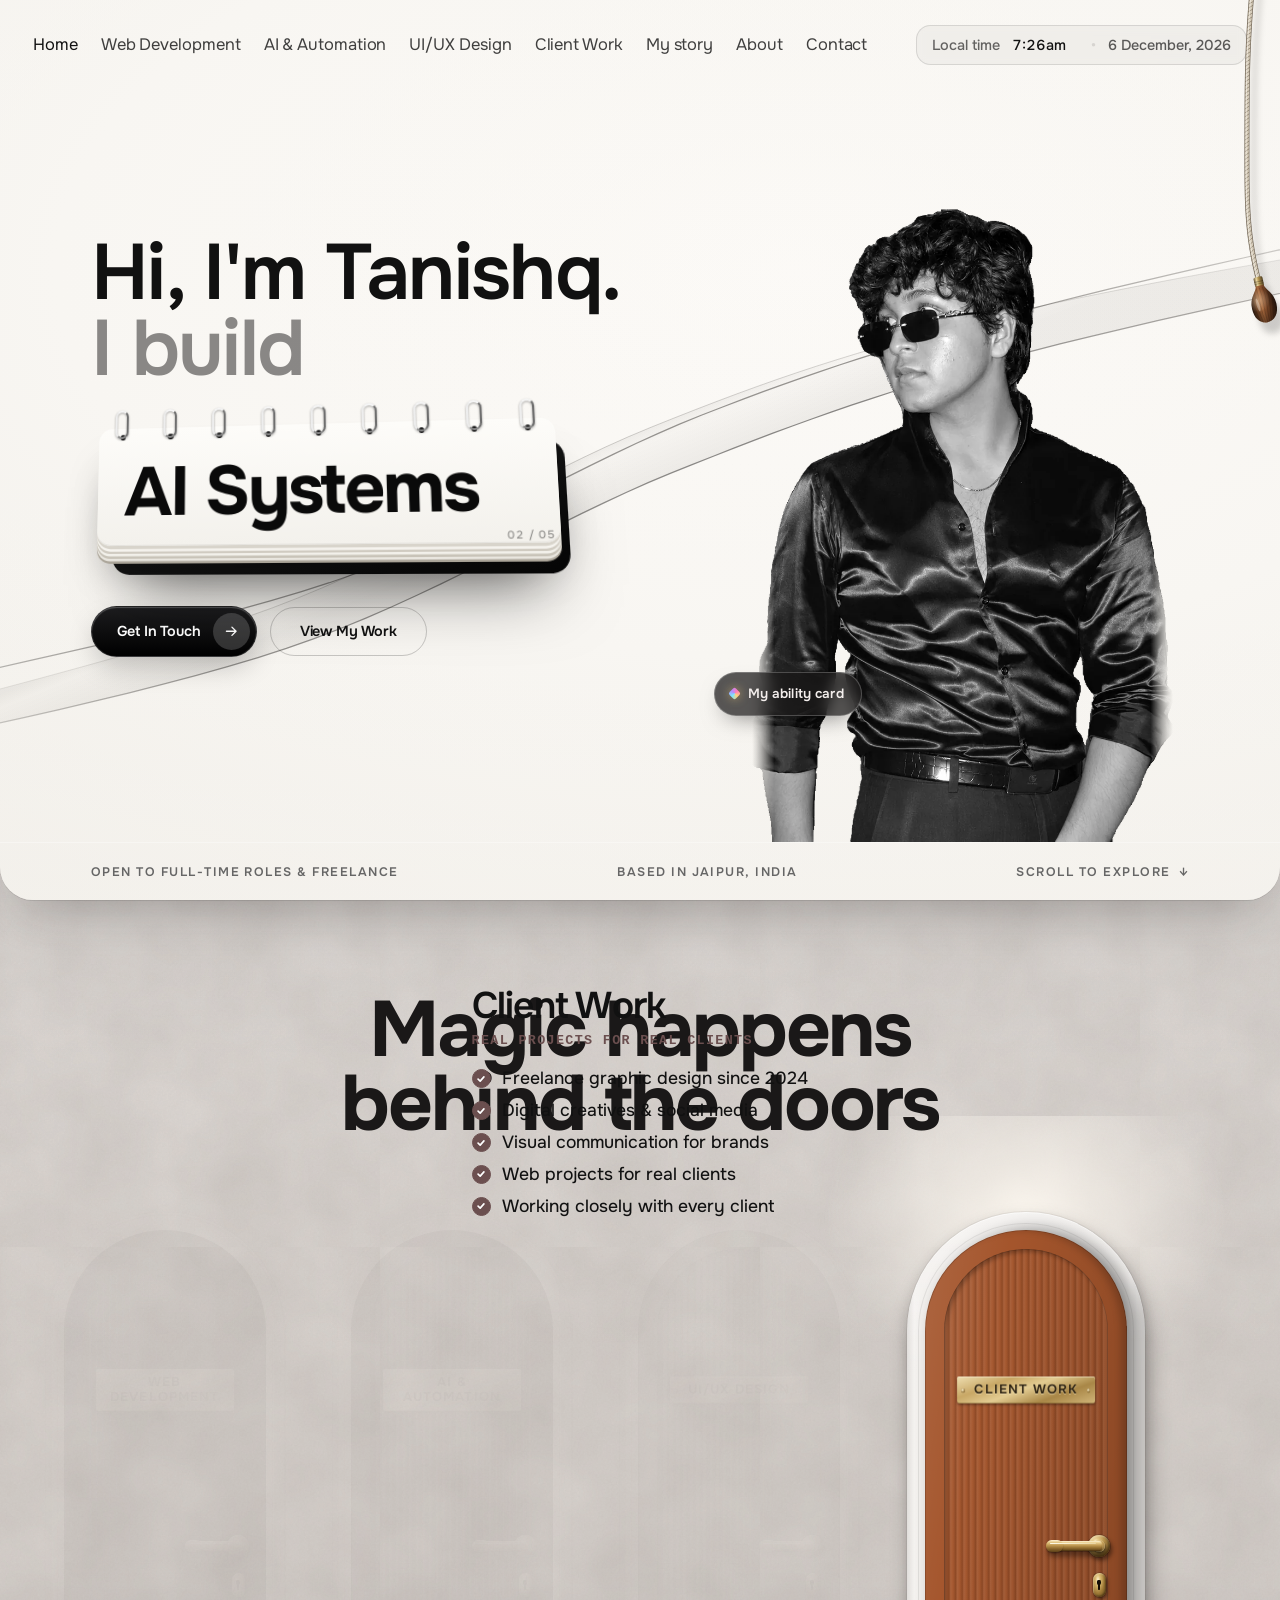
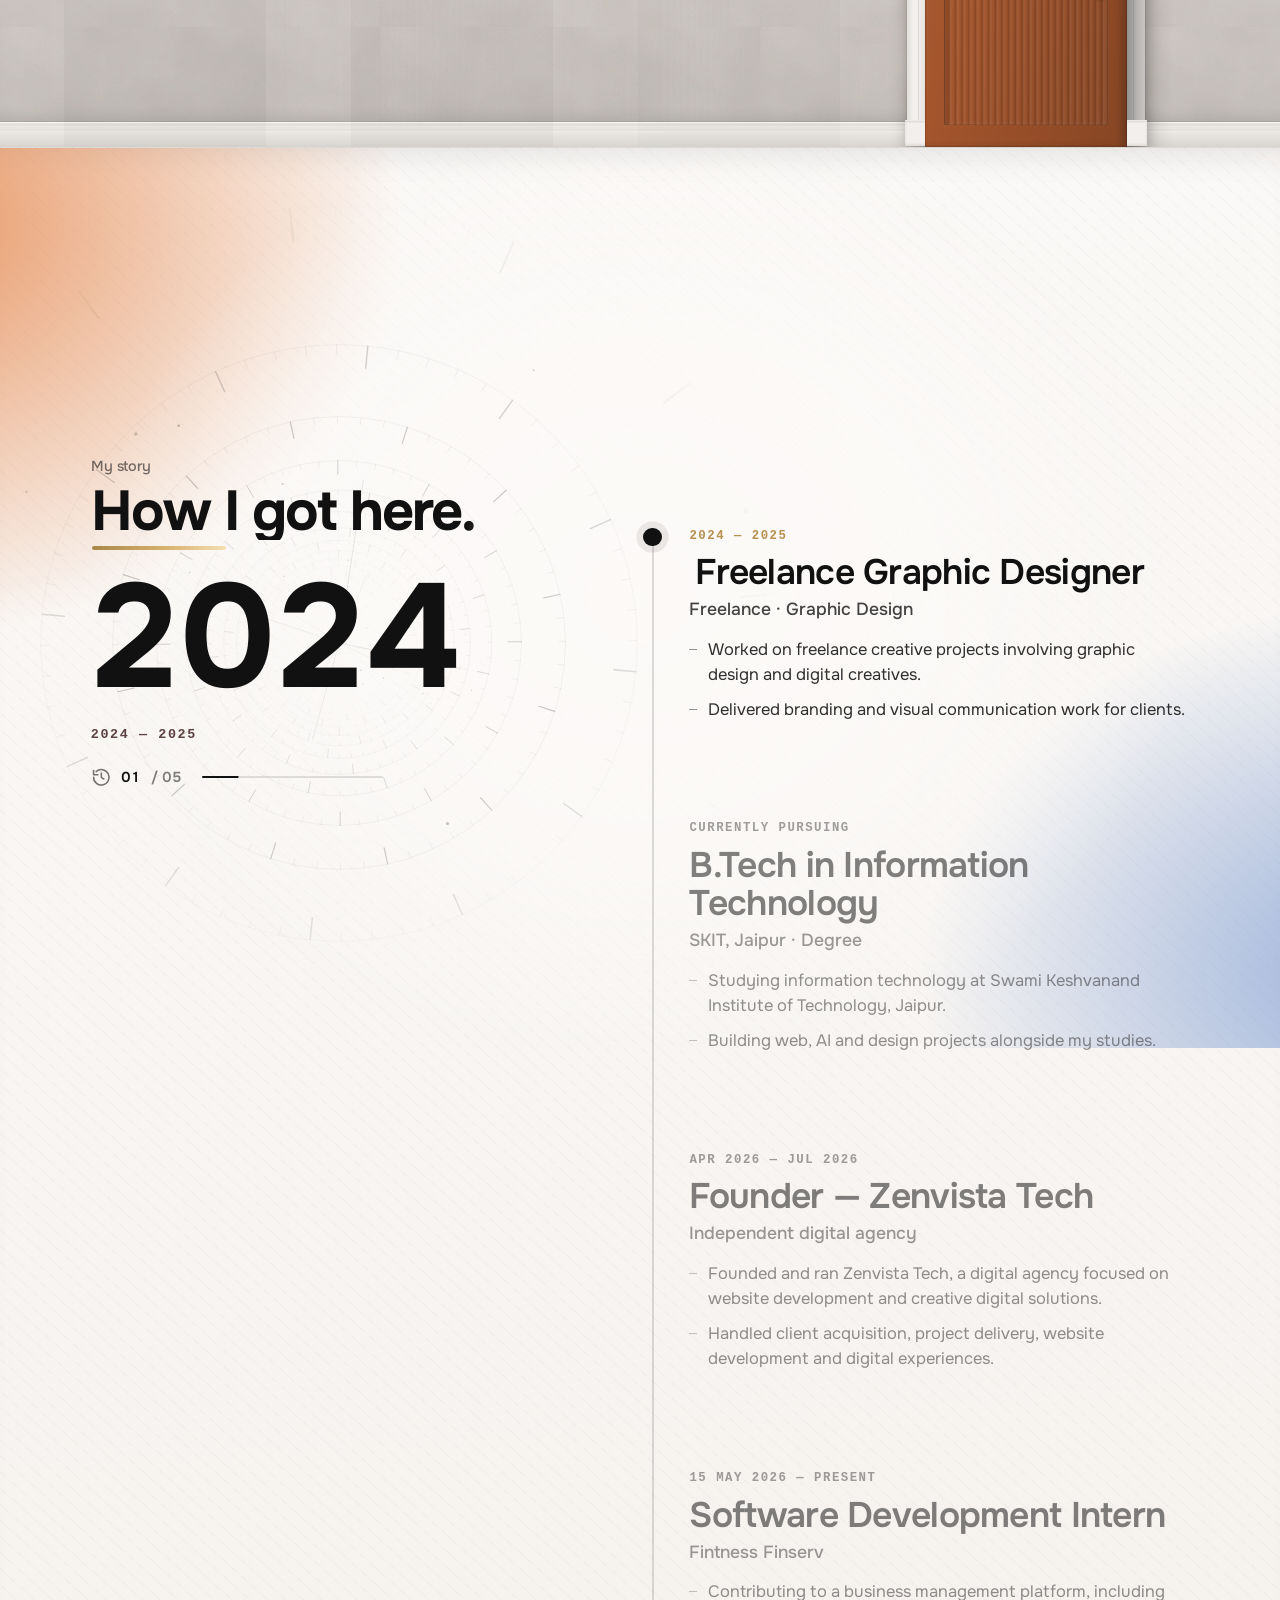
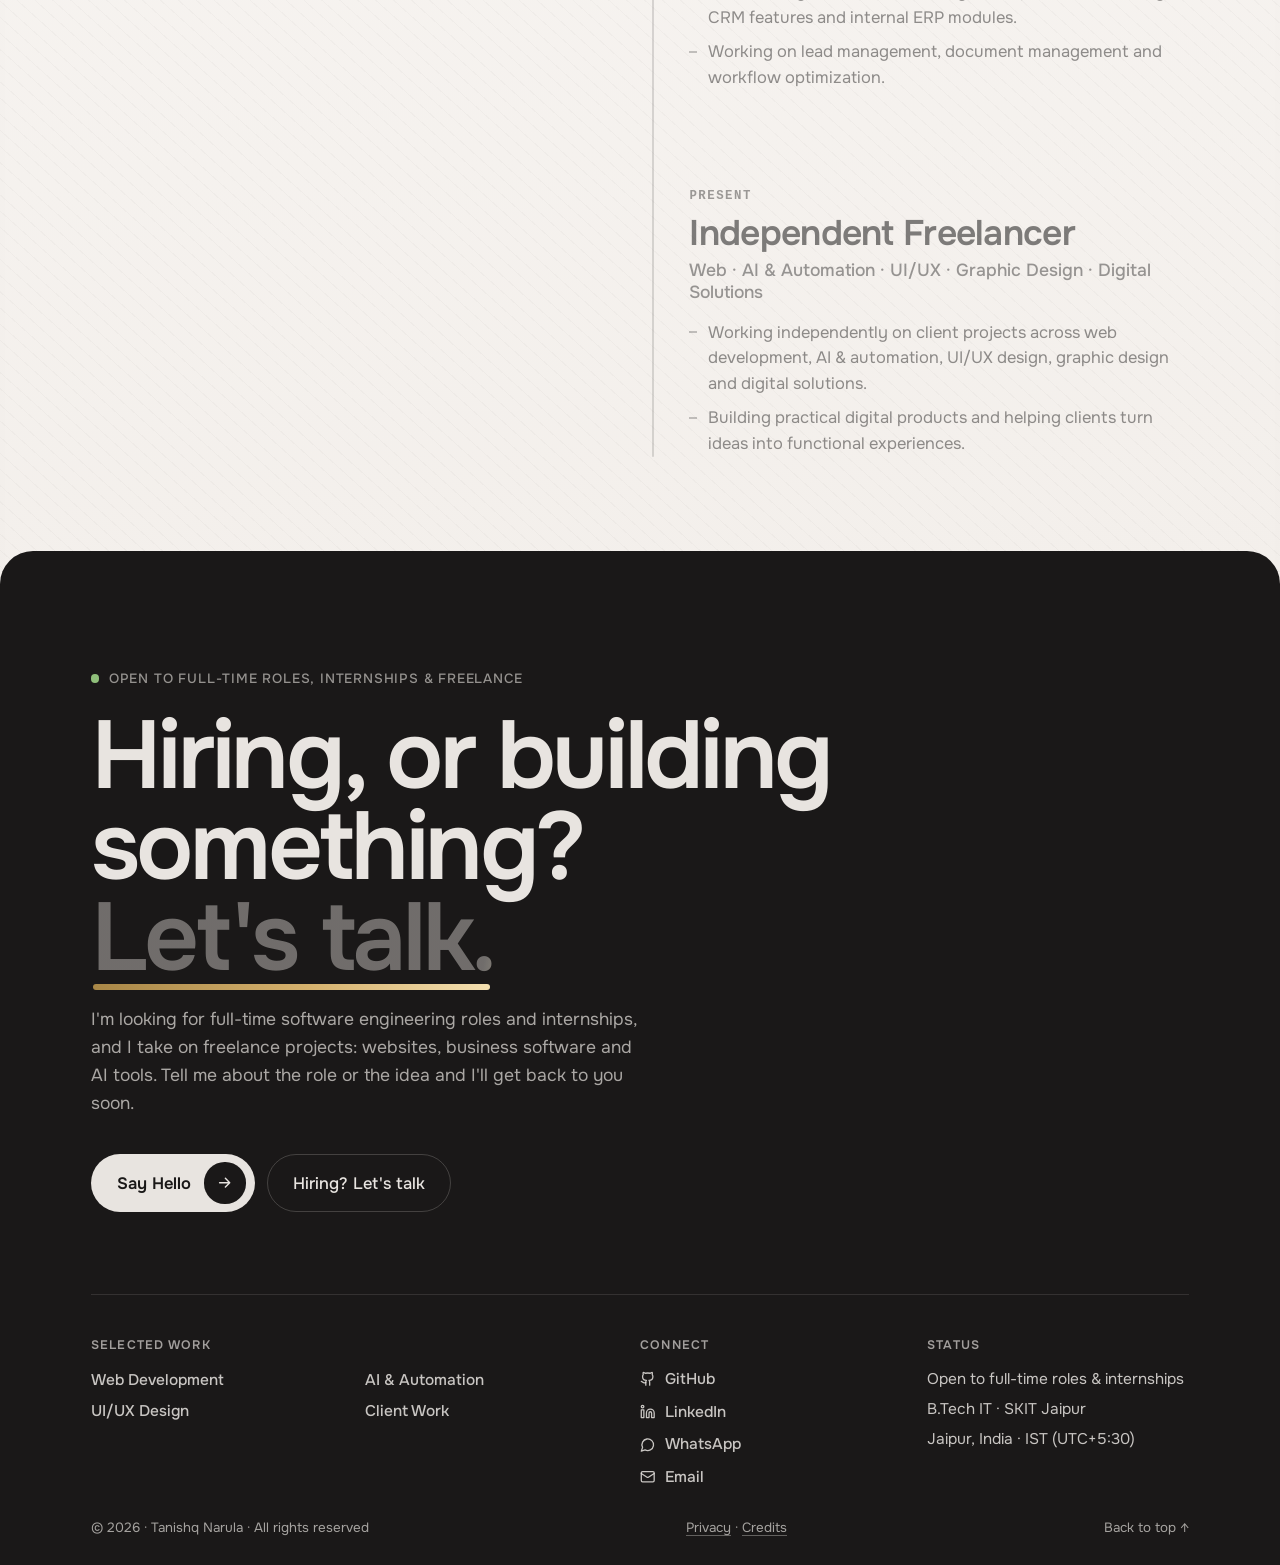
==== commit 33ccf37d: "Rooms count as ready once drawn, not after every video header arrives On the live site a room's fram" ====
--- a/index.html
+++ b/index.html
@@ -3,7 +3,7 @@
 
 
 
-<link rel="me" href="https://github.com/tanishqnarula12"/><link rel="me" href="https://www.linkedin.com/in/tanishq-narula-0295a7328/"/><meta name="geo.region" content="IN-RJ"/><meta name="geo.placename" content="Jaipur"/><link rel="stylesheet" href="/assets/tn/tn.css?v=3d9f642d"/></head><body><div hidden=""><!--$--><!--/$--></div><a href="#main" class="skip">Skip to main content</a><div class="loader " id="loader" aria-hidden="true" style="--p:0.000"><div class="ld__bg"></div><div class="ld__stack"><div class="ld__pill " style="--k:0;--c:#1F1C1C;--t:#E8E4E0;--dir:1"><span>Web Development</span></div><div class="ld__pill " style="--k:1;--c:#22304a;--t:#E8E4E0;--dir:-1"><span>AI &amp; Automation</span></div><div class="ld__pill " style="--k:2;--c:#4a3540;--t:#E8E4E0;--dir:1"><span>UI/UX Design</span></div><div class="ld__pill " style="--k:3;--c:#7a8670;--t:#F3EEEC;--dir:-1"><span>Client Work</span></div><div class="ld__pill " style="--k:4;--c:#a4552c;--t:#F3EEEC;--dir:1"><span>Freelance Work</span></div><div class="ld__pill " style="--k:5;--c:#C4B0B0;--t:#1A1818;--dir:-1"><span>Software Engineering</span></div></div><div class="ld__hud"><div class="ld__top"><b>Tanishq Narula</b><span>Developer · AI · Design</span></div><div class="ld__bot"><div class="ld__num"><small>INITIALIZING</small>000<!-- -->%</div><div class="ld__bar"><i style="transform:scaleX(0)"></i></div></div></div></div><div class="door-cursor" id="doorCursor" aria-hidden="true"><span>Open door</span></div><header class="hdr rv "><div class="shell hdr__in"><nav aria-label="Primary"><ul class="nav"><li><a aria-current="page" href="/"><span>Home</span></a></li><li><a  href="/web-developer/"><span>Web Development</span></a></li><li><a  href="/app-developer/"><span>AI &amp; Automation</span></a></li><li><a  href="/ui-ux-designer/"><span>UI/UX Design</span></a></li><li><a  href="/graphic-designer/"><span>Client Work</span></a></li><li><a href="/#about"><span>My story</span></a></li><li><a href="/photographer/"><span>About</span></a></li><li><a  href="/contact/"><span>Contact</span></a></li></ul></nav><div class="hdr__right"><div class="chip clock " aria-label="Status or Local time"><div class="clock__desktop-view"><svg aria-hidden="true" focusable="false" viewBox="0 0 24 24" fill="none" stroke="currentColor" stroke-width="2" stroke-linecap="round" stroke-linejoin="round" style="width:13px;height:13px;opacity:0.75"><circle cx="12" cy="12" r="10"></circle><polyline points="12 6 12 12 16 14"></polyline></svg><span class="clock__lbl">Local time</span><span class="clock__time tnum">9:41am</span><span class="clock__sep" aria-hidden="true" style="opacity:0.4">•</span><svg aria-hidden="true" focusable="false" viewBox="0 0 24 24" fill="none" stroke="currentColor" stroke-width="2" stroke-linecap="round" stroke-linejoin="round" style="width:13px;height:13px;opacity:0.75"><rect x="3" y="4" width="18" height="18" rx="2" ry="2"></rect><line x1="16" y1="2" x2="16" y2="6"></line><line x1="8" y1="2" x2="8" y2="6"></line><line x1="3" y1="10" x2="21" y2="10"></line></svg><span class="clock__date">12 March, 2026</span><span class="clock__ds">12 Mar</span></div><div class="clock__mobile-status"><span class="status-sparkle" aria-hidden="true">✦</span><span class="status-label">Open to full-time roles &amp; freelance</span><svg class="status-chevron" width="12" height="12" viewBox="0 0 24 24" fill="none" stroke="currentColor" stroke-width="2.5" stroke-linecap="round" stroke-linejoin="round" aria-hidden="true" focusable="false"><polyline points="6 9 12 15 18 9"></polyline></svg></div></div><button type="button" class="chip menu-btn" id="menuBtn" style="min-height:44px;min-width:44px" aria-haspopup="dialog" aria-controls="navm" aria-expanded="false" aria-label="Open menu"><span><svg aria-hidden="true" focusable="false" viewBox="0 0 24 24" fill="none" stroke="currentColor" stroke-width="2" stroke-linecap="round"><path d="M4 6h16M4 12h16M4 18h16"></path></svg><span class="word">Menu</span></span></button></div></div></header><header class="mob-hdr" aria-label="Mobile Navigation"><div class="mob-hdr__in"><a class="mob-hdr__brand" aria-label="Tanishq Narula Home" href="/"><span class="mob-hdr__badge"><span class="mob-hdr__monogram">T</span><span class="mob-hdr__dot">.</span></span><span class="mob-hdr__name">TANISHQ<span class="mob-hdr__dot">.</span></span></a><div class="mob-hdr__actions"><a href="https://github.com/tanishqnarula12" target="_blank" rel="noopener noreferrer" class="mob-hdr__btn" aria-label="Visit Tanishq Narula&#x27;s GitHub profile"><svg aria-hidden="true" focusable="false" width="15" height="15" viewBox="0 0 24 24" fill="none" stroke="currentColor" stroke-width="2" stroke-linecap="round" stroke-linejoin="round"><path d="M15 22v-4a4.8 4.8 0 0 0-1-3.5c3 0 6-2 6-5.5.08-1.25-.27-2.48-1-3.5.28-1.15.28-2.35 0-3.5 0 0-1 0-3 1.5-2.64-.5-5.36-.5-8 0C6 2 5 2 5 2c-.3 1.15-.3 2.35 0 3.5A5.403 5.403 0 0 0 4 9c0 3.5 3 5.5 6 5.5-.39.49-.68 1.05-.85 1.65-.17.6-.22 1.23-.15 1.85v4"></path><path d="M9 18c-4.51 2-5-2-7-2"></path></svg></a><a href="https://www.linkedin.com/in/tanishq-narula-0295a7328/" target="_blank" rel="noopener noreferrer" class="mob-hdr__btn" aria-label="Visit Tanishq Narula&#x27;s LinkedIn profile"><svg aria-hidden="true" focusable="false" width="15" height="15" viewBox="0 0 24 24" fill="none" stroke="currentColor" stroke-width="2" stroke-linecap="round" stroke-linejoin="round"><path d="M16 8a6 6 0 0 1 6 6v7h-4v-7a2 2 0 0 0-2-2 2 2 0 0 0-2 2v7h-4v-7a6 6 0 0 1 6-6z"></path><rect x="2" y="9" width="4" height="12"></rect><circle cx="4" cy="4" r="2"></circle></svg></a><a href="https://wa.me/916378211535" target="_blank" rel="noopener noreferrer" class="mob-hdr__btn" aria-label="Chat with Tanishq Narula on WhatsApp"><svg aria-hidden="true" focusable="false" width="15" height="15" viewBox="0 0 24 24" fill="none" stroke="currentColor" stroke-width="2" stroke-linecap="round" stroke-linejoin="round"><path d="M7.9 20A9 9 0 1 0 4 16.1L2 22Z"></path></svg></a><button type="button" class="mob-hdr__btn mob-hdr__btn--menu" aria-label="Open navigation menu" aria-expanded="false" aria-controls="navm" aria-haspopup="dialog"><svg aria-hidden="true" focusable="false" width="15" height="15" viewBox="0 0 24 24" fill="none" stroke="currentColor" stroke-width="2.2" stroke-linecap="round"><line x1="4" x2="20" y1="6" y2="6"></line><line x1="4" x2="20" y1="12" y2="12"></line><line x1="4" x2="20" y1="18" y2="18"></line></svg></button></div></div></header><div class="cord" id="cord"><canvas class="cord__cv" aria-hidden="true"></canvas><button type="button" class="cord__hit" id="cordHit" role="switch" aria-checked="false" aria-label="Toggle dark mode (pull the cord)"></button></div><main id="main"><section id="home" class="hero" aria-label="Introduction"><div class="hero__vig" aria-hidden="true"></div><canvas class="hero__glass" aria-hidden="true"></canvas><div class="hero__stage"><div class="fig" id="fig"><img id="figBase" alt="Portrait of Tanishq Narula, software developer, AI builder and designer" width="768" height="1024" decoding="async" data-nimg="1" class="fig__img" style="color:transparent" src="/images/profile/tanishq-hero.webp"/><canvas id="figCanvas" aria-hidden="true"></canvas><button type="button" class="fig__card" id="holoOpen" aria-haspopup="dialog" aria-controls="holo">My ability card</button></div></div><div class="shell hero__content"><div class="hero__left"><h1 class="h1"><span class="sr-only">Hi, I&#x27;m Tanishq. I build software, AI systems, automations, web apps and interfaces.</span><span aria-hidden="true"><span class="line"><span style="--d:250ms">Hi, I&#x27;m <span class="hero-name">Tanishq</span>.</span></span><span class="line"><span class="soft" style="--d:370ms">I build</span></span><span class="cal-line"><span class="cal rv" id="cal" style="--d:520ms"><span class="cal__body"><span class="cal__stand"></span><span class="cal__stack"><span class="cal__back"><span class="cal__holes"><i></i><i></i><i></i><i></i><i></i><i></i><i></i><i></i><i></i><i></i></span></span><span class="cal__page" data-under="true"><span class="cal__holes"><i></i><i></i><i></i><i></i><i></i><i></i><i></i><i></i><i></i><i></i></span><span class="cal__word">AI Systems</span><span class="cal__no">02 / <!-- -->05</span><span class="cal__shade"></span></span><span class="cal__leaf"><span class="cal__face"><span class="cal__holes"><i></i><i></i><i></i><i></i><i></i><i></i><i></i><i></i><i></i><i></i></span><span class="cal__word">Software</span><span class="cal__no">01 / <!-- -->05</span><span class="cal__shade"></span></span><span class="cal__rear"><span class="cal__holes"><i></i><i></i><i></i><i></i><i></i><i></i><i></i><i></i><i></i><i></i></span></span></span></span><span class="cal__rings"><i></i><i></i><i></i><i></i><i></i><i></i><i></i><i></i><i></i><i></i></span></span><span class="cal__measure"></span></span></span></span></h1><div class="ctas rv" style="--d:750ms"><button type="button" class="pill pill--dark pill--arrow cta-talk-btn"><span class="pill__in"><span class="cta-label-desktop">Get In Touch</span><span class="cta-label-mobile"><svg class="cta-mail-icon" width="16" height="16" viewBox="0 0 24 24" fill="none" stroke="currentColor" stroke-width="2" stroke-linecap="round" stroke-linejoin="round" aria-hidden="true" focusable="false"><rect width="20" height="16" x="2" y="4" rx="2"></rect><path d="m22 7-8.97 5.7a1.94 1.94 0 0 1-2.06 0L2 7"></path></svg>Say Hello</span><span class="pill__badge"><svg aria-hidden="true" focusable="false" viewBox="0 0 24 24" fill="none" stroke="currentColor" stroke-width="2" stroke-linecap="round" stroke-linejoin="round"><path d="M5 12h14M13 6l6 6-6 6"></path></svg></span></span></button><button type="button" class="pill pill--outline cta-explore-btn"><span class="pill__in"><span class="cta-label-desktop">View My Work</span><span class="cta-label-mobile"><svg class="cta-grid-icon" width="15" height="15" viewBox="0 0 24 24" fill="currentColor" aria-hidden="true" focusable="false"><rect x="3" y="3" width="7" height="7" rx="1.5"></rect><rect x="14" y="3" width="7" height="7" rx="1.5"></rect><rect x="3" y="14" width="7" height="7" rx="1.5"></rect><rect x="14" y="14" width="7" height="7" rx="1.5"></rect></svg>View My Work</span></span></button></div></div></div><div class="shell hero__bar rv"><span>Open to full-time roles &amp; freelance</span><span class="mid">Based in Jaipur, India</span><span class="scroll">Scroll to explore <i aria-hidden="true">↓</i></span></div></section><section id="works" class="doors in " aria-labelledby="doorsTitle"><span id="doors" aria-hidden="true" style="position:absolute;top:0;pointer-events:none"></span><div class="doors__tex" aria-hidden="true"></div><div class="doors__pin"><div class="shell doors__wall"><h2 class="sr-only" id="doorsTitle">My work, one door per skill</h2><p class="paint" aria-hidden="true">Magic happens <br class="mbr"/>behind the doors</p><p class="doors__hint" aria-hidden="true">Swipe along the wall</p><div class="dinfo" id="dinfo" aria-live="polite"><h3 class="dinfo__h">Web Development</h3><p class="dinfo__t">Modern web apps, from idea to launch</p><ul class="dinfo__p"><li>Responsive websites &amp; web applications</li><li>CRM &amp; business management software</li><li>Clean, modern front-end code</li><li>Performance-minded builds</li><li>From first idea to deployment</li></ul></div><p class="doors__dots" aria-hidden="true"><i class="on"></i><i class=""></i><i class=""></i><i class=""></i></p><ul class="doors__row"><li class="unit  " style="--i:0;--door:#22304a;--door-dk:#1c2840"><button type="button" class="doorway" aria-label="Open the Web Development door"><span class="casing"></span><span class="opening"><span class="room"></span><span class="spill"></span><span class="door"><span class="door__flute"></span><span class="plate">Web Development</span><span class="handle"><span class="handle__lever"></span><span class="handle__lock"></span></span><span class="door__shade"></span><span class="leak"></span></span><span class="sill"></span></span><span class="pool"></span></button></li><li class="unit  " style="--i:1;--door:#4a3540;--door-dk:#3f2d37"><button type="button" class="doorway" aria-label="Open the AI &amp; Automation door"><span class="casing"></span><span class="opening"><span class="room"></span><span class="spill"></span><span class="door"><span class="door__flute"></span><span class="plate">AI &amp; Automation</span><span class="handle"><span class="handle__lever"></span><span class="handle__lock"></span></span><span class="door__shade"></span><span class="leak"></span></span><span class="sill"></span></span><span class="pool"></span></button></li><li class="unit  " style="--i:2;--door:#7a8670;--door-dk:#66705d"><button type="button" class="doorway" aria-label="Open the UI/UX Design door"><span class="casing"></span><span class="opening"><span class="room"></span><span class="spill"></span><span class="door"><span class="door__flute"></span><span class="plate">UI/UX Design</span><span class="handle"><span class="handle__lever"></span><span class="handle__lock"></span></span><span class="door__shade"></span><span class="leak"></span></span><span class="sill"></span></span><span class="pool"></span></button></li><li class="unit  " style="--i:3;--door:#a4552c;--door-dk:#8c4826"><button type="button" class="doorway" aria-label="Open the Client Work door"><span class="casing"></span><span class="opening"><span class="room"></span><span class="spill"></span><span class="door"><span class="door__flute"></span><span class="plate">Client Work</span><span class="handle"><span class="handle__lever"></span><span class="handle__lock"></span></span><span class="door__shade"></span><span class="leak"></span></span><span class="sill"></span></span><span class="pool"></span></button></li></ul></div><div class="doors__floor" aria-hidden="true"></div></div></section><section id="about" class="story " aria-labelledby="storyTitle" data-ch="0" style="--n:5"><div class="story__amb" aria-hidden="true"><i></i><i></i><i></i><i></i><i></i></div><div class="story__track"><div class="story__pin"><div class="shell story__stage"><div class="story__clock"><canvas class="story__bg" aria-hidden="true"></canvas><p class="eyebrow">My story</p><h2 class="story__h" id="storyTitle">How I got here.</h2><div class="story__yr" aria-hidden="true"><span class="dg"><span class="dg__c" style="--d:2"><i>0</i><i>1</i><i>2</i><i>3</i><i>4</i><i>5</i><i>6</i><i>7</i><i>8</i><i>9</i></span></span><span class="dg"><span class="dg__c" style="--d:0"><i>0</i><i>1</i><i>2</i><i>3</i><i>4</i><i>5</i><i>6</i><i>7</i><i>8</i><i>9</i></span></span><span class="dg"><span class="dg__c" style="--d:2"><i>0</i><i>1</i><i>2</i><i>3</i><i>4</i><i>5</i><i>6</i><i>7</i><i>8</i><i>9</i></span></span><span class="dg"><span class="dg__c" style="--d:4"><i>0</i><i>1</i><i>2</i><i>3</i><i>4</i><i>5</i><i>6</i><i>7</i><i>8</i><i>9</i></span></span></div><p class="story__when" aria-hidden="true">2024 — 2025</p><div class="story__meter" aria-hidden="true"><svg aria-hidden="true" focusable="false" class="story__rw" viewBox="0 0 24 24" fill="none" stroke="currentColor" stroke-width="1.8" stroke-linecap="round" stroke-linejoin="round"><path d="M3 12a9 9 0 1 0 3-6.7"></path><path d="M3 4v5h5"></path><path d="M12 7v5l3 2"></path></svg><span class="story__count">01</span><span class="story__of">/ <!-- -->05</span><i class="story__bar"><b style="transform:scaleX(0.20)"></b></i></div></div><div class="story__line"><span class="story__rail" aria-hidden="true"></span><span class="story__ttrack" aria-hidden="true"><span class="story__tail"></span></span><span class="story__dtrack" aria-hidden="true" style="top:0.00%"><span class="story__dot"></span></span><ol class="story__list"><li class="ch on " data-y="2024" data-when="2024 — 2025"><p class="ch__date">2024 — 2025</p><h3 class="ch__t">Freelance Graphic Designer</h3><p class="ch__org">Freelance · Graphic Design</p><ul class="ch__b"><li>Worked on freelance creative projects involving graphic design and digital creatives.</li><li>Delivered branding and visual communication work for clients.</li></ul></li><li class="ch  " data-y="2024" data-when="Currently pursuing"><p class="ch__date">Currently pursuing</p><h3 class="ch__t">B.Tech in Information Technology</h3><p class="ch__org">SKIT, Jaipur · Degree</p><ul class="ch__b"><li>Studying information technology at Swami Keshvanand Institute of Technology, Jaipur.</li><li>Building web, AI and design projects alongside my studies.</li></ul></li><li class="ch  " data-y="2026" data-when="Apr 2026 — Jul 2026"><p class="ch__date">Apr 2026 — Jul 2026</p><h3 class="ch__t">Founder — Zenvista Tech</h3><p class="ch__org">Independent digital agency</p><ul class="ch__b"><li>Founded and ran Zenvista Tech, a digital agency focused on website development and creative digital solutions.</li><li>Handled client acquisition, project delivery, website development and digital experiences.</li></ul></li><li class="ch  " data-y="2026" data-when="15 May 2026 — Present"><p class="ch__date">15 May 2026 — Present</p><h3 class="ch__t">Software Development Intern</h3><p class="ch__org">Fintness Finserv</p><ul class="ch__b"><li>Contributing to a business management platform, including CRM features and internal ERP modules.</li><li>Working on lead management, document management and workflow optimization.</li></ul></li><li class="ch  ch--now" data-y="2026" data-when="Present"><p class="ch__date">Present</p><h3 class="ch__t">Independent Freelancer</h3><p class="ch__org">Web · AI &amp; Automation · UI/UX · Graphic Design · Digital Solutions</p><ul class="ch__b"><li>Working independently on client projects across web development, AI &amp; automation, UI/UX design, graphic design and digital solutions.</li><li>Building practical digital products and helping clients turn ideas into functional experiences.</li></ul></li></ol></div></div></div></div></section></main><div class="sfw"><footer class="sf" id="contact-footer" aria-labelledby="sfTitle"><div class="sf__in"><p class="sf__eye"><i></i>Open to full-time roles, internships &amp; freelance</p><h2 class="sf__h" id="sfTitle">Hiring, or building something?<span>Let&#x27;s talk.</span></h2><p class="sf__p">I&#x27;m looking for full-time software engineering roles and internships, and I take on freelance projects: websites, business software and AI tools. Tell me about the role or the idea and I&#x27;ll get back to you soon.</p><div class="sf__cta"><button class="sf__btn" type="button">Say Hello<!-- --> <b><svg viewBox="0 0 24 24" fill="none" stroke="currentColor" stroke-width="2" stroke-linecap="round" stroke-linejoin="round" aria-hidden="true"><path d="M5 12h14M13 6l6 6-6 6"></path></svg></b></button><button class="sf__ghost" type="button" data-tn-hire="">Hiring? Let&#x27;s talk</button></div><div class="sf__cols"><div><h3>Selected Work</h3><ul class="work"><li><a href="/web-developer/">Web Development</a></li><li><a href="/app-developer/">AI &amp; Automation</a></li><li><a href="/ui-ux-designer/">UI/UX Design</a></li><li><a href="/graphic-designer/">Client Work</a></li></ul></div><div><h3>Connect</h3><ul><li><a href="https://github.com/tanishqnarula12" target="_blank" rel="noopener noreferrer" aria-label="Visit Tanishq Narula&#x27;s GitHub profile" style="display:inline-flex;align-items:center;gap:0.55rem"><svg aria-hidden="true" focusable="false" width="15" height="15" viewBox="0 0 24 24" fill="none" stroke="currentColor" stroke-width="2" stroke-linecap="round" stroke-linejoin="round"><path d="M15 22v-4a4.8 4.8 0 0 0-1-3.5c3 0 6-2 6-5.5.08-1.25-.27-2.48-1-3.5.28-1.15.28-2.35 0-3.5 0 0-1 0-3 1.5-2.64-.5-5.36-.5-8 0C6 2 5 2 5 2c-.3 1.15-.3 2.35 0 3.5A5.403 5.403 0 0 0 4 9c0 3.5 3 5.5 6 5.5-.39.49-.68 1.05-.85 1.65-.17.6-.22 1.23-.15 1.85v4"></path><path d="M9 18c-4.51 2-5-2-7-2"></path></svg><span>GitHub</span></a></li><li><a href="https://www.linkedin.com/in/tanishq-narula-0295a7328/" target="_blank" rel="noopener noreferrer" aria-label="Visit Tanishq Narula&#x27;s LinkedIn profile" style="display:inline-flex;align-items:center;gap:0.55rem"><svg aria-hidden="true" focusable="false" width="15" height="15" viewBox="0 0 24 24" fill="none" stroke="currentColor" stroke-width="2" stroke-linecap="round" stroke-linejoin="round"><path d="M16 8a6 6 0 0 1 6 6v7h-4v-7a2 2 0 0 0-2-2 2 2 0 0 0-2 2v7h-4v-7a6 6 0 0 1 6-6z"></path><rect x="2" y="9" width="4" height="12"></rect><circle cx="4" cy="4" r="2"></circle></svg><span>LinkedIn</span></a></li><li><a href="https://wa.me/916378211535" target="_blank" rel="noopener noreferrer" aria-label="Chat with Tanishq Narula on WhatsApp" style="display:inline-flex;align-items:center;gap:0.55rem"><svg aria-hidden="true" focusable="false" width="15" height="15" viewBox="0 0 24 24" fill="none" stroke="currentColor" stroke-width="2" stroke-linecap="round" stroke-linejoin="round"><path d="M7.9 20A9 9 0 1 0 4 16.1L2 22Z"></path></svg><span>WhatsApp</span></a></li><li><a href="mailto:tanishqnarula60@gmail.com" aria-label="Email Tanishq Narula" style="display:inline-flex;align-items:center;gap:0.55rem"><svg aria-hidden="true" focusable="false" width="15" height="15" viewBox="0 0 24 24" fill="none" stroke="currentColor" stroke-width="2" stroke-linecap="round" stroke-linejoin="round"><rect width="20" height="16" x="2" y="4" rx="2"></rect><path d="m22 7-8.97 5.7a1.94 1.94 0 0 1-2.06 0L2 7"></path></svg><span>Email</span></a></li></ul></div><div><h3>Status</h3><ul><li class="st">Open to full-time roles &amp; internships</li><li class="st">B.Tech IT · SKIT Jaipur</li><li class="st">Jaipur, India · IST (UTC+5:30)</li></ul></div></div><div class="sf__bot"><span>© <span data-fyear="true">2026</span> · Tanishq Narula · All rights reserved</span><span class="sf__legal"><a href="/privacy/">Privacy</a> · <a href="/credits/">Credits</a></span><button type="button" aria-label="Scroll back to top of page">Back to top ↑</button></div></div></footer></div><button type="button" class="totop " aria-label="Back to top" style="--len:150.80;--p:0.0000"><svg class="ring" viewBox="0 0 52 52" aria-hidden="true"><circle cx="26" cy="26" r="24"></circle></svg><svg class="ar" viewBox="0 0 24 24" fill="none" stroke="currentColor" stroke-width="2" stroke-linecap="round" stroke-linejoin="round" aria-hidden="true"><path d="M12 19V5M6 11l6-6 6 6"></path></svg><span class="lbl">Back to top</span></button><!--$--><!--/$--><script id="_R_">(globalThis["TURBOPACK"] || (globalThis["TURBOPACK"] = [])).push({"otherChunks":["static/chunks/1ckvzn7sfprko.js","static/chunks/2r4s4h5xul1n-.js","static/chunks/216iyidhmrh3u.js","static/chunks/1kb4dcqdypxx7.js"],"runtimeModuleIds":[94553]});</script><script src="/_next/static/chunks/1ckvzn7sfprko.js" async=""></script><script>(self.__next_f=self.__next_f||[]).push([0])</script><script>self.__next_f.push([1,"1:\"$Sreact.fragment\"\n3:\"/_next/static/chunks/0o8vbuwhupzhf.3674d3a0.js\"\n4:I[65150,[\"$3\"],\"ThemeProvider\"]\n5:I[5829,[\"$3\"],\"PageLoader\"]\n6:I[4555,[\"$3\"],\"DoorCursor\"]\n7:I[39756,[\"$3\"],\"default\"]\n8:I[37457,[\"$3\"],\"default\"]\n9:I[22016,[\"$3\"],\"\"]\na:I[7982,[\"$3\"],\"CookieBanner\"]\nc:I[47257,[\"$3\"],\"ClientPageRoot\"]\nd:\"/_next/static/chunks/2rkqosa3zbeig.4a60fe15.js\"\ne:\"/_next/static/chunks/1yfhsg1w1az-m.82ced3e4.js\"\nf:I[52683,[\"$3\",\"$d\",\"$e\"],\"default\"]\n12:I[97367,[\"$3\"],\"OutletBoundary\"]\n13:\"$Sreact.suspense\"\n15:\"ViewportBoundary\"\n16:I[97367,[\"$3\"],\"$15\"]\n18:\"MetadataBoundary\"\n19:I[97367,[\"$3\"],\"$18\"]\n1b:I[68027,[\"$3\"],\"default\",1]\n:HL[\"/_next/static/chunks/22brrvtifdf2p.css\",\"style\"]\n:HL[\"/_next/static/chunks/0xe22lsjlko7w.css\",\"style\"]\n:HL[\"https://fonts.googleapis.com/css2?family=Instrument+Serif:ital@0;1&family=Playfair+Display:ital,wght@1,400;1,600&family=Caveat:wght@500;600;700&family=Onest:wght@300;400;500;600;700;800;900&display=swap\",\"style\"]\n2:Td64,{\"@context\":\"https://schema.org\",\"@graph\":[{\"@type\":\"Person\",\"@id\":\"https://tanishqnarula.dev/#tanishq\",\"name\":\"Tanishq Narula\",\"givenName\":\"Tanishq\",\"familyName\":\"Narula\",\"alternateName\":[\"Tanishq\",\"tanishqnarula12\"],\"url\":\"https://tanishqnarula.dev/\",\"image\":\"https://tanishqnarula.dev/images/profile/tanishq-portrait.webp\",\"jobTitle\":\"Freelance Software Developer, AI Builder and Designer\",\"description\":\"Freelance software developer and designer in Jaipur, India. Tanishq Narula builds websites, web apps, AI automation and UI/UX design for startups and businesses. Available for freelance projects.\",\"email\":\"mailto:tanishqnarula60@gmail.com\",\"telephone\":\"+91-6378211535\",\"sameAs\":[\"https://github.com/tanishqnarula12\",\"https://www.linkedin.com/in/tanishq-narula-0295a7328/\"],\"knowsAbout\":[\"Web Development\",\"Web Applications\",\"CRM Development\",\"AI & Automation\",\"Workflow Automation\",\"UI/UX Design\",\"Graphic Design\",\"Branding\",\"Visual Communication\"],\"address\":{\"@type\":\"PostalAddress\",\"addressLocality\":\"Jaipur\",\"addressRegion\":\"Rajasthan\",\"addressCountry\":\"IN\"},\"affiliation\":{\"@type\":\"CollegeOrUniversity\",\"name\":\"Swami Keshvanand Institute of Technology, Jaipur\"},\"worksFor\":{\"@type\":\"Organization\",\"name\":\"Fintness Finserv\"}},{\"@type\":\"ProfessionalService\",\"@id\":\"https://tanishqnarula.dev/#services\",\"name\":\"Tanishq Narula — Freelance Web, AI & Design\",\"url\":\"https://tanishqnarula.dev/\",\"image\":\"https://tanishqnarula.dev/images/seo/tanishq-narula-og.jpg\",\"description\":\"Freelance software developer and designer in Jaipur, India. Tanishq Narula builds websites, web apps, AI automation and UI/UX design for startups and businesses. Available for freelance projects.\",\"email\":\"mailto:tanishqnarula60@gmail.com\",\"telephone\":\"+91-6378211535\",\"founder\":{\"@id\":\"https://tanishqnarula.dev/#tanishq\"},\"address\":{\"@type\":\"PostalAddress\",\"addressLocality\":\"Jaipur\",\"addressRegion\":\"Rajasthan\",\"addressCountry\":\"IN\"},\"areaServed\":[{\"@type\":\"Country\",\"name\":\"India\"},{\"@type\":\"Place\",\"name\":\"Worldwide (remote)\"}],\"hasOfferCatalog\":{\"@type\":\"OfferCatalog\",\"name\":\"Freelance services\",\"itemListElement\":[{\"@type\":\"Offer\",\"itemOffered\":{\"@type\":\"Service\",\"name\":\"Web Development\",\"description\":\"Responsive websites, web applications and business software such as CRM tools, built end to end.\",\"provider\":{\"@id\":\"https://tanishqnarula.dev/#tanishq\"}}},{\"@type\":\"Offer\",\"itemOffered\":{\"@type\":\"Service\",\"name\":\"AI & Automation\",\"description\":\"AI-powered applications and automated workflows for businesses.\",\"provider\":{\"@id\":\"https://tanishqnarula.dev/#tanishq\"}}},{\"@type\":\"Offer\",\"itemOffered\":{\"@type\":\"Service\",\"name\":\"UI/UX Design\",\"description\":\"User flows, wireframes, interface design and interactive prototypes.\",\"provider\":{\"@id\":\"https://tanishqnarula.dev/#tanishq\"}}},{\"@type\":\"Offer\",\"itemOffered\":{\"@type\":\"Service\",\"name\":\"Graphic Design\",\"description\":\"Social media creatives, branding and visual communication for clients.\",\"provider\":{\"@id\":\"https://tanishqnarula.dev/#tanishq\"}}}]}},{\"@type\":\"WebSite\",\"@id\":\"https://tanishqnarula.dev/#website\",\"url\":\"https://tanishqnarula.dev/\",\"name\":\"Tanishq Narula — Portfolio\",\"description\":\"Freelance software developer and designer in Jaipur, India. Tanishq Narula builds websites, web apps, AI automation and UI/UX design for startups and businesses. Available for freelance projects.\",\"publisher\":{\"@id\":\"https://tanishqnarula.dev/#tanishq\"},\"inLanguage\":\"en\"}]}b:[[\"children\",{\"s\":\"__PAGE__\",\"h\":512,\"d\":{\"r\":[\"$\",\"$1\",\"c\",{\"children\":[[\"$\",\"$Lc\",null,{\"Component\":\"$f\",\"serverProvidedParams\":{\"searchParams\":{},\"params\":{},\"promises\":[\"$@10\",\"$@11\"]}}],[[\"$\",\"script\",\"script-0\",{\"src\":\"/_next/static/chunks/2rkqosa3zbeig.4a60fe15.js\",\"async\":true,\"nonce\":\"$undefined\"}],[\"$\",\"script\",\"script-1\",{\"src\":\"/_next/static/chunks/1yfhsg1w1az-m.82ced3e4.js\",\"async\":true,\"nonce\":\"$undefined\"}]],[\"$\",\"$L12\",null,{\"children\":[\"$\",\"$13\",null,{\"name\":\"Next.MetadataOutlet\",\"children\":\"$@14\"}]}]]}],\"p\":false,\"v\":null}}]]\n0:{\"P\":null,\"c\":[\"\",\"\"],\"q\":\"\",\"i\":false,\"t\":{\"t\":{\"s\":\"\",\"h\":528,\"d\":{\"r\":[\"$\",\"$1\",\"c\",{\"children\":[[[\"$\",\"link\",\"0\",{\"rel\":\"stylesheet\",\"href\":\"/_next/static/chunks/22brrvtifdf2p.css\",\"precedence\":\"next\",\"crossOrigin\":\"$undefined\",\"nonce\":\"$undefined\"}],[\"$\",\"link\",\"1\",{\"rel\":\"stylesheet\",\"href\":\"/_next/static/chunks/0xe22lsjlko7w.css\",\"precedence\":\"next\",\"crossOrigin\":\"$undefined\",\"nonce\":\"$undefined\"}],[\"$\",\"script\",\"script-0\",{\"src\":\"/_next/static/chunks/0o8vbuwhupzhf.3674d3a0.js\",\"async\":true,\"nonce\":\"$undefined\"}]],[\"$\",\"html\",null,{\"lang\":\"en\",\"suppressHydrationWarning\":true,\"children\":[[\"$\",\"head\",null,{\"children\":[[\"$\",\"link\",null,{\"rel\":\"preconnect\",\"href\":\"https://fonts.googleapis.com\"}],[\"$\",\"link\",null,{\"rel\":\"preconnect\",\"href\":\"https://fonts.gstatic.com\",\"crossOrigin\":\"anonymous\"}],[\"$\",\"link\",null,{\"rel\":\"stylesheet\",\"href\":\"https://fonts.googleapis.com/css2?family=Instrument+Serif:ital@0;1&family=Playfair+Display:ital,wght@1,400;1,600&family=Caveat:wght@500;600;700&family=Onest:wght@300;400;500;600;700;800;900&display=swap\"}],[\"$\",\"script\",null,{\"dangerouslySetInnerHTML\":{\"__html\":\"if(/[?&]embed\\b/.test(location.search))document.documentElement.classList.add('embed');try{var tnN=performance.getEntriesByType&&performance.getEntriesByType('navigation')[0];if(sessionStorage.getItem('tnDoor')!==null&&(location.hash==='#works'||(tnN&&tnN.type==='back_forward')))document.documentElement.classList.add('tn-return')}catch(e){}try{if(localStorage.getItem('tn-mode')==='dark')document.documentElement.dataset.mode='dark'}catch(e){}\"}}],[\"$\",\"script\",null,{\"type\":\"application/ld+json\",\"dangerouslySetInnerHTML\":{\"__html\":\"$2\"}}]]}],[\"$\",\"body\",null,{\"children\":[\"$\",\"$L4\",null,{\"children\":[[\"$\",\"a\",null,{\"href\":\"#main\",\"className\":\"skip\",\"children\":\"Skip to main content\"}],[\"$\",\"$L5\",null,{}],[\"$\",\"$L6\",null,{}],[\"$\",\"$L7\",null,{\"parallelRouterKey\":\"children\",\"error\":\"$undefined\",\"errorStyles\":\"$undefined\",\"errorScripts\":\"$undefined\",\"template\":[\"$\",\"$L8\",null,{}],\"templateStyles\":\"$undefined\",\"templateScripts\":\"$undefined\",\"notFound\":[[[\"$\",\"head\",null,{\"children\":[[\"$\",\"title\",null,{\"children\":\"Page Not Found — Tanishq Narula\"}],[\"$\",\"meta\",null,{\"name\":\"robots\",\"content\":\"noindex, nofollow\"}]]}],[\"$\",\"div\",null,{\"style\":{\"minHeight\":\"100vh\",\"display\":\"flex\",\"flexDirection\":\"column\",\"alignItems\":\"center\",\"justifyContent\":\"center\",\"background\":\"#0e0e0e\",\"color\":\"#ffffff\",\"fontFamily\":\"sans-serif\",\"gap\":\"1rem\"},\"children\":[[\"$\",\"h1\",null,{\"style\":{\"fontSize\":\"3rem\",\"margin\":0},\"children\":\"404\"}],[\"$\",\"p\",null,{\"style\":{\"color\":\"#888888\",\"margin\":0},\"children\":\"Page Not Found\"}],[\"$\",\"$L9\",null,{\"href\":\"/\",\"style\":{\"color\":\"#ffffff\",\"textDecoration\":\"underline\"},\"children\":\"Return Home\"}]]}]],[]],\"forbidden\":\"$undefined\",\"unauthorized\":\"$undefined\"}],[\"$\",\"$La\",null,{}]]}]}]]}]]}],\"p\":false,\"v\":null},\"c\":\"$Qb\"},\"h\":{\"r\":[\"$\",\"$1\",\"h\",{\"children\":[null,[\"$\",\"$L16\",null,{\"children\":\"$L17\"}],[\"$\",\"$L19\",null,{\"children\":[[\"$\",\"div\",null,{\"hidden\":true,\"children\":[\"$\",\"$13\",null,{\"name\":\"Next.Metadata\",\"children\":\"$L1a\"}]}],null]}],null]}],\"p\":false,\"v\":null}},\"m\":\"$undefined\",\"G\":[\"$1b\",[[\"$\",\"link\",\"0\",{\"rel\":\"stylesheet\",\"href\":\"/_next/static/chunks/22brrvtifdf2p.css\",\"precedence\":\"next\",\"crossOrigin\":\"$undefined\",\"nonce\":\"$undefined\"}],[\"$\",\"link\",\"1\",{\"rel\":\"stylesheet\",\"href\":\"/_next/static/chunks/0xe22lsjlko7w.css\",\"precedence\":\"next\",\"crossOrigin\":\"$undefined\",\"nonce\":\"$undefined\"}]]],\"S\":true,\"r\":\"$undefined\",\"s\":\"$undefined\",\"a\":\"$undefined\",\"l\":\"$undefined\",\"p\":\"$undefined\",\"d\":\"$undefined\",\"b\":\"RlOdAbPpOtlxFIB_u5cHp\"}\n10:{}\n11:\"$b:0:1:d:r:props:children:0:props:serverProvidedParams:params\"\n17:[[\"$\",\"meta\",\"0\",{\"charSet\":\"utf-8\"}],[\"$\",\"meta\",\"1\",{\"name\":\"viewport\",\"content\":\"width=device-width, initial-scale=1\"}]]\n1c:I[27201,[\"$3\"],\"IconMark\"]\n14:null\n1a:[[\"$\",\"title\",\"0\",{\"children\":\"Tanishq Narula — Freelance Web Developer, AI & UI/UX Designer in Jaipur\"}],[\"$\",\"meta\",\"1\",{\"name\":\"description\",\"content\":\"Freelance software developer and designer in Jaipur, India. Tanishq Narula builds websites, web apps, AI automation and UI/UX design for startups and businesses. Available for freelance projects.\"}],[\"$\",\"link\",\"2\",{\"rel\":\"author\",\"href\":\"https://tanishqnarula.dev/\"}],[\"$\",\"meta\",\"3\",{\"name\":\"author\",\"content\":\"Tanishq Narula\"}],[\"$\",\"meta\",\"4\",{\"name\":\"keywords\",\"content\":\"Tanishq Narula,freelance web developer,freelance developer India,freelance developer Jaipur,hire freelance web developer,freelance software developer,AI automation freelancer,AI developer India,freelance UI/UX designer,UI/UX designer Jaipur,freelance graphic designer Jaipur,web developer Jaipur,website developer India,React developer India,full stack developer freelance\"}],[\"$\",\"meta\",\"5\",{\"name\":\"creator\",\"content\":\"Tanishq Narula\"}],[\"$\",\"meta\",\"6\",{\"name\":\"publisher\",\"content\":\"Tanishq Narula\"}],[\"$\",\"meta\",\"7\",{\"name\":\"robots\",\"content\":\"index, follow\"}],[\"$\",\"meta\",\"8\",{\"name\":\"googlebot\",\"content\":\"index, follow, max-video-preview:-1, max-image-preview:large, max-snippet:-1\"}],[\"$\",\"link\",\"9\",{\"rel\":\"canonical\",\"href\":\"https://tanishqnarula.dev/\"}],[\"$\",\"meta\",\"10\",{\"property\":\"og:title\",\"content\":\"Tanishq Narula — Freelance Web Developer, AI & UI/UX Designer in Jaipur\"}],[\"$\",\"meta\",\"11\",{\"property\":\"og:description\",\"content\":\"Freelance software developer and designer in Jaipur, India. Tanishq Narula builds websites, web apps, AI automation and UI/UX design for startups and businesses. Available for freelance projects.\"}],[\"$\",\"meta\",\"12\",{\"property\":\"og:url\",\"content\":\"https://tanishqnarula.dev/\"}],[\"$\",\"meta\",\"13\",{\"property\":\"og:site_name\",\"content\":\"Tanishq Narula\"}],[\"$\",\"meta\",\"14\",{\"property\":\"og:locale\",\"content\":\"en_US\"}],[\"$\",\"meta\",\"15\",{\"property\":\"og:image\",\"content\":\"https://tanishqnarula.dev/images/seo/tanishq-narula-og.jpg\"}],[\"$\",\"meta\",\"16\",{\"property\":\"og:image:type\",\"content\":\"image/jpeg\"}],[\"$\",\"meta\",\"17\",{\"property\":\"og:image:width\",\"content\":\"1200\"}],[\"$\",\"meta\",\"18\",{\"property\":\"og:image:height\",\"content\":\"630\"}],[\"$\",\"meta\",\"19\",{\"property\":\"og:image:alt\",\"content\":\"Tanishq Narula — Portfolio\"}],[\"$\",\"meta\",\"20\",{\"property\":\"og:type\",\"content\":\"profile\"}],[\"$\",\"meta\",\"21\",{\"name\":\"twitter:card\",\"content\":\"summary_large_image\"}],[\"$\",\"meta\",\"22\",{\"name\":\"twitter:title\",\"content\":\"Tanishq Narula — Freelance Web Developer, AI & UI/UX Designer in Jaipur\"}],[\"$\",\"meta\",\"23\",{\"name\":\"twitter:description\",\"content\":\"Freelance software developer and designer in Jaipur, India. Tanishq Narula builds websites, web apps, AI automation and UI/UX design for startups and businesses. Available for freelance projects.\"}],[\"$\",\"meta\",\"24\",{\"name\":\"twitter:image\",\"content\":\"https://tanishqnarula.dev/images/seo/tanishq-narula-og.jpg\"}],[\"$\",\"link\",\"25\",{\"rel\":\"shortcut icon\",\"href\":\"/tn-favicon.ico\"}],[\"$\",\"link\",\"26\",{\"rel\":\"icon\",\"href\":\"/tn-favicon.ico\",\"sizes\":\"any\"}],[\"$\",\"link\",\"27\",{\"rel\":\"icon\",\"href\":\"/tn-icon-32.png\",\"sizes\":\"32x32\",\"type\":\"image/png\"}],[\"$\",\"link\",\"28\",{\"rel\":\"icon\",\"href\":\"/tn-icon-16.png\",\"sizes\":\"16x16\",\"type\":\"image/png\"}],[\"$\",\"link\",\"29\",{\"rel\":\"icon\",\"href\":\"/tn-icon-192.png\",\"sizes\":\"192x192\",\"type\":\"image/png\"}],[\"$\",\"link\",\"30\",{\"rel\":\"apple-touch-icon\",\"href\":\"/tn-apple-touch-icon.png\",\"sizes\":\"180x180\",\"type\":\"image/png\"}],[\"$\",\"$L1c\",\"31\",{}]]\n"])</script>
+<link rel="me" href="https://github.com/tanishqnarula12"/><link rel="me" href="https://www.linkedin.com/in/tanishq-narula-0295a7328/"/><meta name="geo.region" content="IN-RJ"/><meta name="geo.placename" content="Jaipur"/><link rel="stylesheet" href="/assets/tn/tn.css?v=529a30d1"/></head><body><div hidden=""><!--$--><!--/$--></div><a href="#main" class="skip">Skip to main content</a><div class="loader " id="loader" aria-hidden="true" style="--p:0.000"><div class="ld__bg"></div><div class="ld__stack"><div class="ld__pill " style="--k:0;--c:#1F1C1C;--t:#E8E4E0;--dir:1"><span>Web Development</span></div><div class="ld__pill " style="--k:1;--c:#22304a;--t:#E8E4E0;--dir:-1"><span>AI &amp; Automation</span></div><div class="ld__pill " style="--k:2;--c:#4a3540;--t:#E8E4E0;--dir:1"><span>UI/UX Design</span></div><div class="ld__pill " style="--k:3;--c:#7a8670;--t:#F3EEEC;--dir:-1"><span>Client Work</span></div><div class="ld__pill " style="--k:4;--c:#a4552c;--t:#F3EEEC;--dir:1"><span>Freelance Work</span></div><div class="ld__pill " style="--k:5;--c:#C4B0B0;--t:#1A1818;--dir:-1"><span>Software Engineering</span></div></div><div class="ld__hud"><div class="ld__top"><b>Tanishq Narula</b><span>Developer · AI · Design</span></div><div class="ld__bot"><div class="ld__num"><small>INITIALIZING</small>000<!-- -->%</div><div class="ld__bar"><i style="transform:scaleX(0)"></i></div></div></div></div><div class="door-cursor" id="doorCursor" aria-hidden="true"><span>Open door</span></div><header class="hdr rv "><div class="shell hdr__in"><nav aria-label="Primary"><ul class="nav"><li><a aria-current="page" href="/"><span>Home</span></a></li><li><a  href="/web-developer/"><span>Web Development</span></a></li><li><a  href="/app-developer/"><span>AI &amp; Automation</span></a></li><li><a  href="/ui-ux-designer/"><span>UI/UX Design</span></a></li><li><a  href="/graphic-designer/"><span>Client Work</span></a></li><li><a href="/#about"><span>My story</span></a></li><li><a href="/photographer/"><span>About</span></a></li><li><a  href="/contact/"><span>Contact</span></a></li></ul></nav><div class="hdr__right"><div class="chip clock " aria-label="Status or Local time"><div class="clock__desktop-view"><svg aria-hidden="true" focusable="false" viewBox="0 0 24 24" fill="none" stroke="currentColor" stroke-width="2" stroke-linecap="round" stroke-linejoin="round" style="width:13px;height:13px;opacity:0.75"><circle cx="12" cy="12" r="10"></circle><polyline points="12 6 12 12 16 14"></polyline></svg><span class="clock__lbl">Local time</span><span class="clock__time tnum">9:41am</span><span class="clock__sep" aria-hidden="true" style="opacity:0.4">•</span><svg aria-hidden="true" focusable="false" viewBox="0 0 24 24" fill="none" stroke="currentColor" stroke-width="2" stroke-linecap="round" stroke-linejoin="round" style="width:13px;height:13px;opacity:0.75"><rect x="3" y="4" width="18" height="18" rx="2" ry="2"></rect><line x1="16" y1="2" x2="16" y2="6"></line><line x1="8" y1="2" x2="8" y2="6"></line><line x1="3" y1="10" x2="21" y2="10"></line></svg><span class="clock__date">12 March, 2026</span><span class="clock__ds">12 Mar</span></div><div class="clock__mobile-status"><span class="status-sparkle" aria-hidden="true">✦</span><span class="status-label">Open to full-time roles &amp; freelance</span><svg class="status-chevron" width="12" height="12" viewBox="0 0 24 24" fill="none" stroke="currentColor" stroke-width="2.5" stroke-linecap="round" stroke-linejoin="round" aria-hidden="true" focusable="false"><polyline points="6 9 12 15 18 9"></polyline></svg></div></div><button type="button" class="chip menu-btn" id="menuBtn" style="min-height:44px;min-width:44px" aria-haspopup="dialog" aria-controls="navm" aria-expanded="false" aria-label="Open menu"><span><svg aria-hidden="true" focusable="false" viewBox="0 0 24 24" fill="none" stroke="currentColor" stroke-width="2" stroke-linecap="round"><path d="M4 6h16M4 12h16M4 18h16"></path></svg><span class="word">Menu</span></span></button></div></div></header><header class="mob-hdr" aria-label="Mobile Navigation"><div class="mob-hdr__in"><a class="mob-hdr__brand" aria-label="Tanishq Narula Home" href="/"><span class="mob-hdr__badge"><span class="mob-hdr__monogram">T</span><span class="mob-hdr__dot">.</span></span><span class="mob-hdr__name">TANISHQ<span class="mob-hdr__dot">.</span></span></a><div class="mob-hdr__actions"><a href="https://github.com/tanishqnarula12" target="_blank" rel="noopener noreferrer" class="mob-hdr__btn" aria-label="Visit Tanishq Narula&#x27;s GitHub profile"><svg aria-hidden="true" focusable="false" width="15" height="15" viewBox="0 0 24 24" fill="none" stroke="currentColor" stroke-width="2" stroke-linecap="round" stroke-linejoin="round"><path d="M15 22v-4a4.8 4.8 0 0 0-1-3.5c3 0 6-2 6-5.5.08-1.25-.27-2.48-1-3.5.28-1.15.28-2.35 0-3.5 0 0-1 0-3 1.5-2.64-.5-5.36-.5-8 0C6 2 5 2 5 2c-.3 1.15-.3 2.35 0 3.5A5.403 5.403 0 0 0 4 9c0 3.5 3 5.5 6 5.5-.39.49-.68 1.05-.85 1.65-.17.6-.22 1.23-.15 1.85v4"></path><path d="M9 18c-4.51 2-5-2-7-2"></path></svg></a><a href="https://www.linkedin.com/in/tanishq-narula-0295a7328/" target="_blank" rel="noopener noreferrer" class="mob-hdr__btn" aria-label="Visit Tanishq Narula&#x27;s LinkedIn profile"><svg aria-hidden="true" focusable="false" width="15" height="15" viewBox="0 0 24 24" fill="none" stroke="currentColor" stroke-width="2" stroke-linecap="round" stroke-linejoin="round"><path d="M16 8a6 6 0 0 1 6 6v7h-4v-7a2 2 0 0 0-2-2 2 2 0 0 0-2 2v7h-4v-7a6 6 0 0 1 6-6z"></path><rect x="2" y="9" width="4" height="12"></rect><circle cx="4" cy="4" r="2"></circle></svg></a><a href="https://wa.me/916378211535" target="_blank" rel="noopener noreferrer" class="mob-hdr__btn" aria-label="Chat with Tanishq Narula on WhatsApp"><svg aria-hidden="true" focusable="false" width="15" height="15" viewBox="0 0 24 24" fill="none" stroke="currentColor" stroke-width="2" stroke-linecap="round" stroke-linejoin="round"><path d="M7.9 20A9 9 0 1 0 4 16.1L2 22Z"></path></svg></a><button type="button" class="mob-hdr__btn mob-hdr__btn--menu" aria-label="Open navigation menu" aria-expanded="false" aria-controls="navm" aria-haspopup="dialog"><svg aria-hidden="true" focusable="false" width="15" height="15" viewBox="0 0 24 24" fill="none" stroke="currentColor" stroke-width="2.2" stroke-linecap="round"><line x1="4" x2="20" y1="6" y2="6"></line><line x1="4" x2="20" y1="12" y2="12"></line><line x1="4" x2="20" y1="18" y2="18"></line></svg></button></div></div></header><div class="cord" id="cord"><canvas class="cord__cv" aria-hidden="true"></canvas><button type="button" class="cord__hit" id="cordHit" role="switch" aria-checked="false" aria-label="Toggle dark mode (pull the cord)"></button></div><main id="main"><section id="home" class="hero" aria-label="Introduction"><div class="hero__vig" aria-hidden="true"></div><canvas class="hero__glass" aria-hidden="true"></canvas><div class="hero__stage"><div class="fig" id="fig"><img id="figBase" alt="Portrait of Tanishq Narula, software developer, AI builder and designer" width="768" height="1024" decoding="async" data-nimg="1" class="fig__img" style="color:transparent" src="/images/profile/tanishq-hero.webp"/><canvas id="figCanvas" aria-hidden="true"></canvas><button type="button" class="fig__card" id="holoOpen" aria-haspopup="dialog" aria-controls="holo">My ability card</button></div></div><div class="shell hero__content"><div class="hero__left"><h1 class="h1"><span class="sr-only">Hi, I&#x27;m Tanishq. I build software, AI systems, automations, web apps and interfaces.</span><span aria-hidden="true"><span class="line"><span style="--d:250ms">Hi, I&#x27;m <span class="hero-name">Tanishq</span>.</span></span><span class="line"><span class="soft" style="--d:370ms">I build</span></span><span class="cal-line"><span class="cal rv" id="cal" style="--d:520ms"><span class="cal__body"><span class="cal__stand"></span><span class="cal__stack"><span class="cal__back"><span class="cal__holes"><i></i><i></i><i></i><i></i><i></i><i></i><i></i><i></i><i></i><i></i></span></span><span class="cal__page" data-under="true"><span class="cal__holes"><i></i><i></i><i></i><i></i><i></i><i></i><i></i><i></i><i></i><i></i></span><span class="cal__word">AI Systems</span><span class="cal__no">02 / <!-- -->05</span><span class="cal__shade"></span></span><span class="cal__leaf"><span class="cal__face"><span class="cal__holes"><i></i><i></i><i></i><i></i><i></i><i></i><i></i><i></i><i></i><i></i></span><span class="cal__word">Software</span><span class="cal__no">01 / <!-- -->05</span><span class="cal__shade"></span></span><span class="cal__rear"><span class="cal__holes"><i></i><i></i><i></i><i></i><i></i><i></i><i></i><i></i><i></i><i></i></span></span></span></span><span class="cal__rings"><i></i><i></i><i></i><i></i><i></i><i></i><i></i><i></i><i></i><i></i></span></span><span class="cal__measure"></span></span></span></span></h1><div class="ctas rv" style="--d:750ms"><button type="button" class="pill pill--dark pill--arrow cta-talk-btn"><span class="pill__in"><span class="cta-label-desktop">Get In Touch</span><span class="cta-label-mobile"><svg class="cta-mail-icon" width="16" height="16" viewBox="0 0 24 24" fill="none" stroke="currentColor" stroke-width="2" stroke-linecap="round" stroke-linejoin="round" aria-hidden="true" focusable="false"><rect width="20" height="16" x="2" y="4" rx="2"></rect><path d="m22 7-8.97 5.7a1.94 1.94 0 0 1-2.06 0L2 7"></path></svg>Say Hello</span><span class="pill__badge"><svg aria-hidden="true" focusable="false" viewBox="0 0 24 24" fill="none" stroke="currentColor" stroke-width="2" stroke-linecap="round" stroke-linejoin="round"><path d="M5 12h14M13 6l6 6-6 6"></path></svg></span></span></button><button type="button" class="pill pill--outline cta-explore-btn"><span class="pill__in"><span class="cta-label-desktop">View My Work</span><span class="cta-label-mobile"><svg class="cta-grid-icon" width="15" height="15" viewBox="0 0 24 24" fill="currentColor" aria-hidden="true" focusable="false"><rect x="3" y="3" width="7" height="7" rx="1.5"></rect><rect x="14" y="3" width="7" height="7" rx="1.5"></rect><rect x="3" y="14" width="7" height="7" rx="1.5"></rect><rect x="14" y="14" width="7" height="7" rx="1.5"></rect></svg>View My Work</span></span></button></div></div></div><div class="shell hero__bar rv"><span>Open to full-time roles &amp; freelance</span><span class="mid">Based in Jaipur, India</span><span class="scroll">Scroll to explore <i aria-hidden="true">↓</i></span></div></section><section id="works" class="doors in " aria-labelledby="doorsTitle"><span id="doors" aria-hidden="true" style="position:absolute;top:0;pointer-events:none"></span><div class="doors__tex" aria-hidden="true"></div><div class="doors__pin"><div class="shell doors__wall"><h2 class="sr-only" id="doorsTitle">My work, one door per skill</h2><p class="paint" aria-hidden="true">Magic happens <br class="mbr"/>behind the doors</p><p class="doors__hint" aria-hidden="true">Swipe along the wall</p><div class="dinfo" id="dinfo" aria-live="polite"><h3 class="dinfo__h">Web Development</h3><p class="dinfo__t">Modern web apps, from idea to launch</p><ul class="dinfo__p"><li>Responsive websites &amp; web applications</li><li>CRM &amp; business management software</li><li>Clean, modern front-end code</li><li>Performance-minded builds</li><li>From first idea to deployment</li></ul></div><p class="doors__dots" aria-hidden="true"><i class="on"></i><i class=""></i><i class=""></i><i class=""></i></p><ul class="doors__row"><li class="unit  " style="--i:0;--door:#22304a;--door-dk:#1c2840"><button type="button" class="doorway" aria-label="Open the Web Development door"><span class="casing"></span><span class="opening"><span class="room"></span><span class="spill"></span><span class="door"><span class="door__flute"></span><span class="plate">Web Development</span><span class="handle"><span class="handle__lever"></span><span class="handle__lock"></span></span><span class="door__shade"></span><span class="leak"></span></span><span class="sill"></span></span><span class="pool"></span></button></li><li class="unit  " style="--i:1;--door:#4a3540;--door-dk:#3f2d37"><button type="button" class="doorway" aria-label="Open the AI &amp; Automation door"><span class="casing"></span><span class="opening"><span class="room"></span><span class="spill"></span><span class="door"><span class="door__flute"></span><span class="plate">AI &amp; Automation</span><span class="handle"><span class="handle__lever"></span><span class="handle__lock"></span></span><span class="door__shade"></span><span class="leak"></span></span><span class="sill"></span></span><span class="pool"></span></button></li><li class="unit  " style="--i:2;--door:#7a8670;--door-dk:#66705d"><button type="button" class="doorway" aria-label="Open the UI/UX Design door"><span class="casing"></span><span class="opening"><span class="room"></span><span class="spill"></span><span class="door"><span class="door__flute"></span><span class="plate">UI/UX Design</span><span class="handle"><span class="handle__lever"></span><span class="handle__lock"></span></span><span class="door__shade"></span><span class="leak"></span></span><span class="sill"></span></span><span class="pool"></span></button></li><li class="unit  " style="--i:3;--door:#a4552c;--door-dk:#8c4826"><button type="button" class="doorway" aria-label="Open the Client Work door"><span class="casing"></span><span class="opening"><span class="room"></span><span class="spill"></span><span class="door"><span class="door__flute"></span><span class="plate">Client Work</span><span class="handle"><span class="handle__lever"></span><span class="handle__lock"></span></span><span class="door__shade"></span><span class="leak"></span></span><span class="sill"></span></span><span class="pool"></span></button></li></ul></div><div class="doors__floor" aria-hidden="true"></div></div></section><section id="about" class="story " aria-labelledby="storyTitle" data-ch="0" style="--n:5"><div class="story__amb" aria-hidden="true"><i></i><i></i><i></i><i></i><i></i></div><div class="story__track"><div class="story__pin"><div class="shell story__stage"><div class="story__clock"><canvas class="story__bg" aria-hidden="true"></canvas><p class="eyebrow">My story</p><h2 class="story__h" id="storyTitle">How I got here.</h2><div class="story__yr" aria-hidden="true"><span class="dg"><span class="dg__c" style="--d:2"><i>0</i><i>1</i><i>2</i><i>3</i><i>4</i><i>5</i><i>6</i><i>7</i><i>8</i><i>9</i></span></span><span class="dg"><span class="dg__c" style="--d:0"><i>0</i><i>1</i><i>2</i><i>3</i><i>4</i><i>5</i><i>6</i><i>7</i><i>8</i><i>9</i></span></span><span class="dg"><span class="dg__c" style="--d:2"><i>0</i><i>1</i><i>2</i><i>3</i><i>4</i><i>5</i><i>6</i><i>7</i><i>8</i><i>9</i></span></span><span class="dg"><span class="dg__c" style="--d:4"><i>0</i><i>1</i><i>2</i><i>3</i><i>4</i><i>5</i><i>6</i><i>7</i><i>8</i><i>9</i></span></span></div><p class="story__when" aria-hidden="true">2024 — 2025</p><div class="story__meter" aria-hidden="true"><svg aria-hidden="true" focusable="false" class="story__rw" viewBox="0 0 24 24" fill="none" stroke="currentColor" stroke-width="1.8" stroke-linecap="round" stroke-linejoin="round"><path d="M3 12a9 9 0 1 0 3-6.7"></path><path d="M3 4v5h5"></path><path d="M12 7v5l3 2"></path></svg><span class="story__count">01</span><span class="story__of">/ <!-- -->05</span><i class="story__bar"><b style="transform:scaleX(0.20)"></b></i></div></div><div class="story__line"><span class="story__rail" aria-hidden="true"></span><span class="story__ttrack" aria-hidden="true"><span class="story__tail"></span></span><span class="story__dtrack" aria-hidden="true" style="top:0.00%"><span class="story__dot"></span></span><ol class="story__list"><li class="ch on " data-y="2024" data-when="2024 — 2025"><p class="ch__date">2024 — 2025</p><h3 class="ch__t">Freelance Graphic Designer</h3><p class="ch__org">Freelance · Graphic Design</p><ul class="ch__b"><li>Worked on freelance creative projects involving graphic design and digital creatives.</li><li>Delivered branding and visual communication work for clients.</li></ul></li><li class="ch  " data-y="2024" data-when="Currently pursuing"><p class="ch__date">Currently pursuing</p><h3 class="ch__t">B.Tech in Information Technology</h3><p class="ch__org">SKIT, Jaipur · Degree</p><ul class="ch__b"><li>Studying information technology at Swami Keshvanand Institute of Technology, Jaipur.</li><li>Building web, AI and design projects alongside my studies.</li></ul></li><li class="ch  " data-y="2026" data-when="Apr 2026 — Jul 2026"><p class="ch__date">Apr 2026 — Jul 2026</p><h3 class="ch__t">Founder — Zenvista Tech</h3><p class="ch__org">Independent digital agency</p><ul class="ch__b"><li>Founded and ran Zenvista Tech, a digital agency focused on website development and creative digital solutions.</li><li>Handled client acquisition, project delivery, website development and digital experiences.</li></ul></li><li class="ch  " data-y="2026" data-when="15 May 2026 — Present"><p class="ch__date">15 May 2026 — Present</p><h3 class="ch__t">Software Development Intern</h3><p class="ch__org">Fintness Finserv</p><ul class="ch__b"><li>Contributing to a business management platform, including CRM features and internal ERP modules.</li><li>Working on lead management, document management and workflow optimization.</li></ul></li><li class="ch  ch--now" data-y="2026" data-when="Present"><p class="ch__date">Present</p><h3 class="ch__t">Independent Freelancer</h3><p class="ch__org">Web · AI &amp; Automation · UI/UX · Graphic Design · Digital Solutions</p><ul class="ch__b"><li>Working independently on client projects across web development, AI &amp; automation, UI/UX design, graphic design and digital solutions.</li><li>Building practical digital products and helping clients turn ideas into functional experiences.</li></ul></li></ol></div></div></div></div></section></main><div class="sfw"><footer class="sf" id="contact-footer" aria-labelledby="sfTitle"><div class="sf__in"><p class="sf__eye"><i></i>Open to full-time roles, internships &amp; freelance</p><h2 class="sf__h" id="sfTitle">Hiring, or building something?<span>Let&#x27;s talk.</span></h2><p class="sf__p">I&#x27;m looking for full-time software engineering roles and internships, and I take on freelance projects: websites, business software and AI tools. Tell me about the role or the idea and I&#x27;ll get back to you soon.</p><div class="sf__cta"><button class="sf__btn" type="button">Say Hello<!-- --> <b><svg viewBox="0 0 24 24" fill="none" stroke="currentColor" stroke-width="2" stroke-linecap="round" stroke-linejoin="round" aria-hidden="true"><path d="M5 12h14M13 6l6 6-6 6"></path></svg></b></button><button class="sf__ghost" type="button" data-tn-hire="">Hiring? Let&#x27;s talk</button></div><div class="sf__cols"><div><h3>Selected Work</h3><ul class="work"><li><a href="/web-developer/">Web Development</a></li><li><a href="/app-developer/">AI &amp; Automation</a></li><li><a href="/ui-ux-designer/">UI/UX Design</a></li><li><a href="/graphic-designer/">Client Work</a></li></ul></div><div><h3>Connect</h3><ul><li><a href="https://github.com/tanishqnarula12" target="_blank" rel="noopener noreferrer" aria-label="Visit Tanishq Narula&#x27;s GitHub profile" style="display:inline-flex;align-items:center;gap:0.55rem"><svg aria-hidden="true" focusable="false" width="15" height="15" viewBox="0 0 24 24" fill="none" stroke="currentColor" stroke-width="2" stroke-linecap="round" stroke-linejoin="round"><path d="M15 22v-4a4.8 4.8 0 0 0-1-3.5c3 0 6-2 6-5.5.08-1.25-.27-2.48-1-3.5.28-1.15.28-2.35 0-3.5 0 0-1 0-3 1.5-2.64-.5-5.36-.5-8 0C6 2 5 2 5 2c-.3 1.15-.3 2.35 0 3.5A5.403 5.403 0 0 0 4 9c0 3.5 3 5.5 6 5.5-.39.49-.68 1.05-.85 1.65-.17.6-.22 1.23-.15 1.85v4"></path><path d="M9 18c-4.51 2-5-2-7-2"></path></svg><span>GitHub</span></a></li><li><a href="https://www.linkedin.com/in/tanishq-narula-0295a7328/" target="_blank" rel="noopener noreferrer" aria-label="Visit Tanishq Narula&#x27;s LinkedIn profile" style="display:inline-flex;align-items:center;gap:0.55rem"><svg aria-hidden="true" focusable="false" width="15" height="15" viewBox="0 0 24 24" fill="none" stroke="currentColor" stroke-width="2" stroke-linecap="round" stroke-linejoin="round"><path d="M16 8a6 6 0 0 1 6 6v7h-4v-7a2 2 0 0 0-2-2 2 2 0 0 0-2 2v7h-4v-7a6 6 0 0 1 6-6z"></path><rect x="2" y="9" width="4" height="12"></rect><circle cx="4" cy="4" r="2"></circle></svg><span>LinkedIn</span></a></li><li><a href="https://wa.me/916378211535" target="_blank" rel="noopener noreferrer" aria-label="Chat with Tanishq Narula on WhatsApp" style="display:inline-flex;align-items:center;gap:0.55rem"><svg aria-hidden="true" focusable="false" width="15" height="15" viewBox="0 0 24 24" fill="none" stroke="currentColor" stroke-width="2" stroke-linecap="round" stroke-linejoin="round"><path d="M7.9 20A9 9 0 1 0 4 16.1L2 22Z"></path></svg><span>WhatsApp</span></a></li><li><a href="mailto:tanishqnarula60@gmail.com" aria-label="Email Tanishq Narula" style="display:inline-flex;align-items:center;gap:0.55rem"><svg aria-hidden="true" focusable="false" width="15" height="15" viewBox="0 0 24 24" fill="none" stroke="currentColor" stroke-width="2" stroke-linecap="round" stroke-linejoin="round"><rect width="20" height="16" x="2" y="4" rx="2"></rect><path d="m22 7-8.97 5.7a1.94 1.94 0 0 1-2.06 0L2 7"></path></svg><span>Email</span></a></li></ul></div><div><h3>Status</h3><ul><li class="st">Open to full-time roles &amp; internships</li><li class="st">B.Tech IT · SKIT Jaipur</li><li class="st">Jaipur, India · IST (UTC+5:30)</li></ul></div></div><div class="sf__bot"><span>© <span data-fyear="true">2026</span> · Tanishq Narula · All rights reserved</span><span class="sf__legal"><a href="/privacy/">Privacy</a> · <a href="/credits/">Credits</a></span><button type="button" aria-label="Scroll back to top of page">Back to top ↑</button></div></div></footer></div><button type="button" class="totop " aria-label="Back to top" style="--len:150.80;--p:0.0000"><svg class="ring" viewBox="0 0 52 52" aria-hidden="true"><circle cx="26" cy="26" r="24"></circle></svg><svg class="ar" viewBox="0 0 24 24" fill="none" stroke="currentColor" stroke-width="2" stroke-linecap="round" stroke-linejoin="round" aria-hidden="true"><path d="M12 19V5M6 11l6-6 6 6"></path></svg><span class="lbl">Back to top</span></button><!--$--><!--/$--><script id="_R_">(globalThis["TURBOPACK"] || (globalThis["TURBOPACK"] = [])).push({"otherChunks":["static/chunks/1ckvzn7sfprko.js","static/chunks/2r4s4h5xul1n-.js","static/chunks/216iyidhmrh3u.js","static/chunks/1kb4dcqdypxx7.js"],"runtimeModuleIds":[94553]});</script><script src="/_next/static/chunks/1ckvzn7sfprko.js" async=""></script><script>(self.__next_f=self.__next_f||[]).push([0])</script><script>self.__next_f.push([1,"1:\"$Sreact.fragment\"\n3:\"/_next/static/chunks/0o8vbuwhupzhf.3674d3a0.js\"\n4:I[65150,[\"$3\"],\"ThemeProvider\"]\n5:I[5829,[\"$3\"],\"PageLoader\"]\n6:I[4555,[\"$3\"],\"DoorCursor\"]\n7:I[39756,[\"$3\"],\"default\"]\n8:I[37457,[\"$3\"],\"default\"]\n9:I[22016,[\"$3\"],\"\"]\na:I[7982,[\"$3\"],\"CookieBanner\"]\nc:I[47257,[\"$3\"],\"ClientPageRoot\"]\nd:\"/_next/static/chunks/2rkqosa3zbeig.4a60fe15.js\"\ne:\"/_next/static/chunks/1yfhsg1w1az-m.82ced3e4.js\"\nf:I[52683,[\"$3\",\"$d\",\"$e\"],\"default\"]\n12:I[97367,[\"$3\"],\"OutletBoundary\"]\n13:\"$Sreact.suspense\"\n15:\"ViewportBoundary\"\n16:I[97367,[\"$3\"],\"$15\"]\n18:\"MetadataBoundary\"\n19:I[97367,[\"$3\"],\"$18\"]\n1b:I[68027,[\"$3\"],\"default\",1]\n:HL[\"/_next/static/chunks/22brrvtifdf2p.css\",\"style\"]\n:HL[\"/_next/static/chunks/0xe22lsjlko7w.css\",\"style\"]\n:HL[\"https://fonts.googleapis.com/css2?family=Instrument+Serif:ital@0;1&family=Playfair+Display:ital,wght@1,400;1,600&family=Caveat:wght@500;600;700&family=Onest:wght@300;400;500;600;700;800;900&display=swap\",\"style\"]\n2:Td64,{\"@context\":\"https://schema.org\",\"@graph\":[{\"@type\":\"Person\",\"@id\":\"https://tanishqnarula.dev/#tanishq\",\"name\":\"Tanishq Narula\",\"givenName\":\"Tanishq\",\"familyName\":\"Narula\",\"alternateName\":[\"Tanishq\",\"tanishqnarula12\"],\"url\":\"https://tanishqnarula.dev/\",\"image\":\"https://tanishqnarula.dev/images/profile/tanishq-portrait.webp\",\"jobTitle\":\"Freelance Software Developer, AI Builder and Designer\",\"description\":\"Freelance software developer and designer in Jaipur, India. Tanishq Narula builds websites, web apps, AI automation and UI/UX design for startups and businesses. Available for freelance projects.\",\"email\":\"mailto:tanishqnarula60@gmail.com\",\"telephone\":\"+91-6378211535\",\"sameAs\":[\"https://github.com/tanishqnarula12\",\"https://www.linkedin.com/in/tanishq-narula-0295a7328/\"],\"knowsAbout\":[\"Web Development\",\"Web Applications\",\"CRM Development\",\"AI & Automation\",\"Workflow Automation\",\"UI/UX Design\",\"Graphic Design\",\"Branding\",\"Visual Communication\"],\"address\":{\"@type\":\"PostalAddress\",\"addressLocality\":\"Jaipur\",\"addressRegion\":\"Rajasthan\",\"addressCountry\":\"IN\"},\"affiliation\":{\"@type\":\"CollegeOrUniversity\",\"name\":\"Swami Keshvanand Institute of Technology, Jaipur\"},\"worksFor\":{\"@type\":\"Organization\",\"name\":\"Fintness Finserv\"}},{\"@type\":\"ProfessionalService\",\"@id\":\"https://tanishqnarula.dev/#services\",\"name\":\"Tanishq Narula — Freelance Web, AI & Design\",\"url\":\"https://tanishqnarula.dev/\",\"image\":\"https://tanishqnarula.dev/images/seo/tanishq-narula-og.jpg\",\"description\":\"Freelance software developer and designer in Jaipur, India. Tanishq Narula builds websites, web apps, AI automation and UI/UX design for startups and businesses. Available for freelance projects.\",\"email\":\"mailto:tanishqnarula60@gmail.com\",\"telephone\":\"+91-6378211535\",\"founder\":{\"@id\":\"https://tanishqnarula.dev/#tanishq\"},\"address\":{\"@type\":\"PostalAddress\",\"addressLocality\":\"Jaipur\",\"addressRegion\":\"Rajasthan\",\"addressCountry\":\"IN\"},\"areaServed\":[{\"@type\":\"Country\",\"name\":\"India\"},{\"@type\":\"Place\",\"name\":\"Worldwide (remote)\"}],\"hasOfferCatalog\":{\"@type\":\"OfferCatalog\",\"name\":\"Freelance services\",\"itemListElement\":[{\"@type\":\"Offer\",\"itemOffered\":{\"@type\":\"Service\",\"name\":\"Web Development\",\"description\":\"Responsive websites, web applications and business software such as CRM tools, built end to end.\",\"provider\":{\"@id\":\"https://tanishqnarula.dev/#tanishq\"}}},{\"@type\":\"Offer\",\"itemOffered\":{\"@type\":\"Service\",\"name\":\"AI & Automation\",\"description\":\"AI-powered applications and automated workflows for businesses.\",\"provider\":{\"@id\":\"https://tanishqnarula.dev/#tanishq\"}}},{\"@type\":\"Offer\",\"itemOffered\":{\"@type\":\"Service\",\"name\":\"UI/UX Design\",\"description\":\"User flows, wireframes, interface design and interactive prototypes.\",\"provider\":{\"@id\":\"https://tanishqnarula.dev/#tanishq\"}}},{\"@type\":\"Offer\",\"itemOffered\":{\"@type\":\"Service\",\"name\":\"Graphic Design\",\"description\":\"Social media creatives, branding and visual communication for clients.\",\"provider\":{\"@id\":\"https://tanishqnarula.dev/#tanishq\"}}}]}},{\"@type\":\"WebSite\",\"@id\":\"https://tanishqnarula.dev/#website\",\"url\":\"https://tanishqnarula.dev/\",\"name\":\"Tanishq Narula — Portfolio\",\"description\":\"Freelance software developer and designer in Jaipur, India. Tanishq Narula builds websites, web apps, AI automation and UI/UX design for startups and businesses. Available for freelance projects.\",\"publisher\":{\"@id\":\"https://tanishqnarula.dev/#tanishq\"},\"inLanguage\":\"en\"}]}b:[[\"children\",{\"s\":\"__PAGE__\",\"h\":512,\"d\":{\"r\":[\"$\",\"$1\",\"c\",{\"children\":[[\"$\",\"$Lc\",null,{\"Component\":\"$f\",\"serverProvidedParams\":{\"searchParams\":{},\"params\":{},\"promises\":[\"$@10\",\"$@11\"]}}],[[\"$\",\"script\",\"script-0\",{\"src\":\"/_next/static/chunks/2rkqosa3zbeig.4a60fe15.js\",\"async\":true,\"nonce\":\"$undefined\"}],[\"$\",\"script\",\"script-1\",{\"src\":\"/_next/static/chunks/1yfhsg1w1az-m.82ced3e4.js\",\"async\":true,\"nonce\":\"$undefined\"}]],[\"$\",\"$L12\",null,{\"children\":[\"$\",\"$13\",null,{\"name\":\"Next.MetadataOutlet\",\"children\":\"$@14\"}]}]]}],\"p\":false,\"v\":null}}]]\n0:{\"P\":null,\"c\":[\"\",\"\"],\"q\":\"\",\"i\":false,\"t\":{\"t\":{\"s\":\"\",\"h\":528,\"d\":{\"r\":[\"$\",\"$1\",\"c\",{\"children\":[[[\"$\",\"link\",\"0\",{\"rel\":\"stylesheet\",\"href\":\"/_next/static/chunks/22brrvtifdf2p.css\",\"precedence\":\"next\",\"crossOrigin\":\"$undefined\",\"nonce\":\"$undefined\"}],[\"$\",\"link\",\"1\",{\"rel\":\"stylesheet\",\"href\":\"/_next/static/chunks/0xe22lsjlko7w.css\",\"precedence\":\"next\",\"crossOrigin\":\"$undefined\",\"nonce\":\"$undefined\"}],[\"$\",\"script\",\"script-0\",{\"src\":\"/_next/static/chunks/0o8vbuwhupzhf.3674d3a0.js\",\"async\":true,\"nonce\":\"$undefined\"}]],[\"$\",\"html\",null,{\"lang\":\"en\",\"suppressHydrationWarning\":true,\"children\":[[\"$\",\"head\",null,{\"children\":[[\"$\",\"link\",null,{\"rel\":\"preconnect\",\"href\":\"https://fonts.googleapis.com\"}],[\"$\",\"link\",null,{\"rel\":\"preconnect\",\"href\":\"https://fonts.gstatic.com\",\"crossOrigin\":\"anonymous\"}],[\"$\",\"link\",null,{\"rel\":\"stylesheet\",\"href\":\"https://fonts.googleapis.com/css2?family=Instrument+Serif:ital@0;1&family=Playfair+Display:ital,wght@1,400;1,600&family=Caveat:wght@500;600;700&family=Onest:wght@300;400;500;600;700;800;900&display=swap\"}],[\"$\",\"script\",null,{\"dangerouslySetInnerHTML\":{\"__html\":\"if(/[?&]embed\\b/.test(location.search))document.documentElement.classList.add('embed');try{var tnN=performance.getEntriesByType&&performance.getEntriesByType('navigation')[0];if(sessionStorage.getItem('tnDoor')!==null&&(location.hash==='#works'||(tnN&&tnN.type==='back_forward')))document.documentElement.classList.add('tn-return')}catch(e){}try{if(localStorage.getItem('tn-mode')==='dark')document.documentElement.dataset.mode='dark'}catch(e){}\"}}],[\"$\",\"script\",null,{\"type\":\"application/ld+json\",\"dangerouslySetInnerHTML\":{\"__html\":\"$2\"}}]]}],[\"$\",\"body\",null,{\"children\":[\"$\",\"$L4\",null,{\"children\":[[\"$\",\"a\",null,{\"href\":\"#main\",\"className\":\"skip\",\"children\":\"Skip to main content\"}],[\"$\",\"$L5\",null,{}],[\"$\",\"$L6\",null,{}],[\"$\",\"$L7\",null,{\"parallelRouterKey\":\"children\",\"error\":\"$undefined\",\"errorStyles\":\"$undefined\",\"errorScripts\":\"$undefined\",\"template\":[\"$\",\"$L8\",null,{}],\"templateStyles\":\"$undefined\",\"templateScripts\":\"$undefined\",\"notFound\":[[[\"$\",\"head\",null,{\"children\":[[\"$\",\"title\",null,{\"children\":\"Page Not Found — Tanishq Narula\"}],[\"$\",\"meta\",null,{\"name\":\"robots\",\"content\":\"noindex, nofollow\"}]]}],[\"$\",\"div\",null,{\"style\":{\"minHeight\":\"100vh\",\"display\":\"flex\",\"flexDirection\":\"column\",\"alignItems\":\"center\",\"justifyContent\":\"center\",\"background\":\"#0e0e0e\",\"color\":\"#ffffff\",\"fontFamily\":\"sans-serif\",\"gap\":\"1rem\"},\"children\":[[\"$\",\"h1\",null,{\"style\":{\"fontSize\":\"3rem\",\"margin\":0},\"children\":\"404\"}],[\"$\",\"p\",null,{\"style\":{\"color\":\"#888888\",\"margin\":0},\"children\":\"Page Not Found\"}],[\"$\",\"$L9\",null,{\"href\":\"/\",\"style\":{\"color\":\"#ffffff\",\"textDecoration\":\"underline\"},\"children\":\"Return Home\"}]]}]],[]],\"forbidden\":\"$undefined\",\"unauthorized\":\"$undefined\"}],[\"$\",\"$La\",null,{}]]}]}]]}]]}],\"p\":false,\"v\":null},\"c\":\"$Qb\"},\"h\":{\"r\":[\"$\",\"$1\",\"h\",{\"children\":[null,[\"$\",\"$L16\",null,{\"children\":\"$L17\"}],[\"$\",\"$L19\",null,{\"children\":[[\"$\",\"div\",null,{\"hidden\":true,\"children\":[\"$\",\"$13\",null,{\"name\":\"Next.Metadata\",\"children\":\"$L1a\"}]}],null]}],null]}],\"p\":false,\"v\":null}},\"m\":\"$undefined\",\"G\":[\"$1b\",[[\"$\",\"link\",\"0\",{\"rel\":\"stylesheet\",\"href\":\"/_next/static/chunks/22brrvtifdf2p.css\",\"precedence\":\"next\",\"crossOrigin\":\"$undefined\",\"nonce\":\"$undefined\"}],[\"$\",\"link\",\"1\",{\"rel\":\"stylesheet\",\"href\":\"/_next/static/chunks/0xe22lsjlko7w.css\",\"precedence\":\"next\",\"crossOrigin\":\"$undefined\",\"nonce\":\"$undefined\"}]]],\"S\":true,\"r\":\"$undefined\",\"s\":\"$undefined\",\"a\":\"$undefined\",\"l\":\"$undefined\",\"p\":\"$undefined\",\"d\":\"$undefined\",\"b\":\"RlOdAbPpOtlxFIB_u5cHp\"}\n10:{}\n11:\"$b:0:1:d:r:props:children:0:props:serverProvidedParams:params\"\n17:[[\"$\",\"meta\",\"0\",{\"charSet\":\"utf-8\"}],[\"$\",\"meta\",\"1\",{\"name\":\"viewport\",\"content\":\"width=device-width, initial-scale=1\"}]]\n1c:I[27201,[\"$3\"],\"IconMark\"]\n14:null\n1a:[[\"$\",\"title\",\"0\",{\"children\":\"Tanishq Narula — Freelance Web Developer, AI & UI/UX Designer in Jaipur\"}],[\"$\",\"meta\",\"1\",{\"name\":\"description\",\"content\":\"Freelance software developer and designer in Jaipur, India. Tanishq Narula builds websites, web apps, AI automation and UI/UX design for startups and businesses. Available for freelance projects.\"}],[\"$\",\"link\",\"2\",{\"rel\":\"author\",\"href\":\"https://tanishqnarula.dev/\"}],[\"$\",\"meta\",\"3\",{\"name\":\"author\",\"content\":\"Tanishq Narula\"}],[\"$\",\"meta\",\"4\",{\"name\":\"keywords\",\"content\":\"Tanishq Narula,freelance web developer,freelance developer India,freelance developer Jaipur,hire freelance web developer,freelance software developer,AI automation freelancer,AI developer India,freelance UI/UX designer,UI/UX designer Jaipur,freelance graphic designer Jaipur,web developer Jaipur,website developer India,React developer India,full stack developer freelance\"}],[\"$\",\"meta\",\"5\",{\"name\":\"creator\",\"content\":\"Tanishq Narula\"}],[\"$\",\"meta\",\"6\",{\"name\":\"publisher\",\"content\":\"Tanishq Narula\"}],[\"$\",\"meta\",\"7\",{\"name\":\"robots\",\"content\":\"index, follow\"}],[\"$\",\"meta\",\"8\",{\"name\":\"googlebot\",\"content\":\"index, follow, max-video-preview:-1, max-image-preview:large, max-snippet:-1\"}],[\"$\",\"link\",\"9\",{\"rel\":\"canonical\",\"href\":\"https://tanishqnarula.dev/\"}],[\"$\",\"meta\",\"10\",{\"property\":\"og:title\",\"content\":\"Tanishq Narula — Freelance Web Developer, AI & UI/UX Designer in Jaipur\"}],[\"$\",\"meta\",\"11\",{\"property\":\"og:description\",\"content\":\"Freelance software developer and designer in Jaipur, India. Tanishq Narula builds websites, web apps, AI automation and UI/UX design for startups and businesses. Available for freelance projects.\"}],[\"$\",\"meta\",\"12\",{\"property\":\"og:url\",\"content\":\"https://tanishqnarula.dev/\"}],[\"$\",\"meta\",\"13\",{\"property\":\"og:site_name\",\"content\":\"Tanishq Narula\"}],[\"$\",\"meta\",\"14\",{\"property\":\"og:locale\",\"content\":\"en_US\"}],[\"$\",\"meta\",\"15\",{\"property\":\"og:image\",\"content\":\"https://tanishqnarula.dev/images/seo/tanishq-narula-og.jpg\"}],[\"$\",\"meta\",\"16\",{\"property\":\"og:image:type\",\"content\":\"image/jpeg\"}],[\"$\",\"meta\",\"17\",{\"property\":\"og:image:width\",\"content\":\"1200\"}],[\"$\",\"meta\",\"18\",{\"property\":\"og:image:height\",\"content\":\"630\"}],[\"$\",\"meta\",\"19\",{\"property\":\"og:image:alt\",\"content\":\"Tanishq Narula — Portfolio\"}],[\"$\",\"meta\",\"20\",{\"property\":\"og:type\",\"content\":\"profile\"}],[\"$\",\"meta\",\"21\",{\"name\":\"twitter:card\",\"content\":\"summary_large_image\"}],[\"$\",\"meta\",\"22\",{\"name\":\"twitter:title\",\"content\":\"Tanishq Narula — Freelance Web Developer, AI & UI/UX Designer in Jaipur\"}],[\"$\",\"meta\",\"23\",{\"name\":\"twitter:description\",\"content\":\"Freelance software developer and designer in Jaipur, India. Tanishq Narula builds websites, web apps, AI automation and UI/UX design for startups and businesses. Available for freelance projects.\"}],[\"$\",\"meta\",\"24\",{\"name\":\"twitter:image\",\"content\":\"https://tanishqnarula.dev/images/seo/tanishq-narula-og.jpg\"}],[\"$\",\"link\",\"25\",{\"rel\":\"shortcut icon\",\"href\":\"/tn-favicon.ico\"}],[\"$\",\"link\",\"26\",{\"rel\":\"icon\",\"href\":\"/tn-favicon.ico\",\"sizes\":\"any\"}],[\"$\",\"link\",\"27\",{\"rel\":\"icon\",\"href\":\"/tn-icon-32.png\",\"sizes\":\"32x32\",\"type\":\"image/png\"}],[\"$\",\"link\",\"28\",{\"rel\":\"icon\",\"href\":\"/tn-icon-16.png\",\"sizes\":\"16x16\",\"type\":\"image/png\"}],[\"$\",\"link\",\"29\",{\"rel\":\"icon\",\"href\":\"/tn-icon-192.png\",\"sizes\":\"192x192\",\"type\":\"image/png\"}],[\"$\",\"link\",\"30\",{\"rel\":\"apple-touch-icon\",\"href\":\"/tn-apple-touch-icon.png\",\"sizes\":\"180x180\",\"type\":\"image/png\"}],[\"$\",\"$L1c\",\"31\",{}]]\n"])</script>
 
 
-<script src="/assets/tn/tn.js?v=3d9f642d" defer=""></script></body></html>+<script src="/assets/tn/tn.js?v=529a30d1" defer=""></script></body></html>
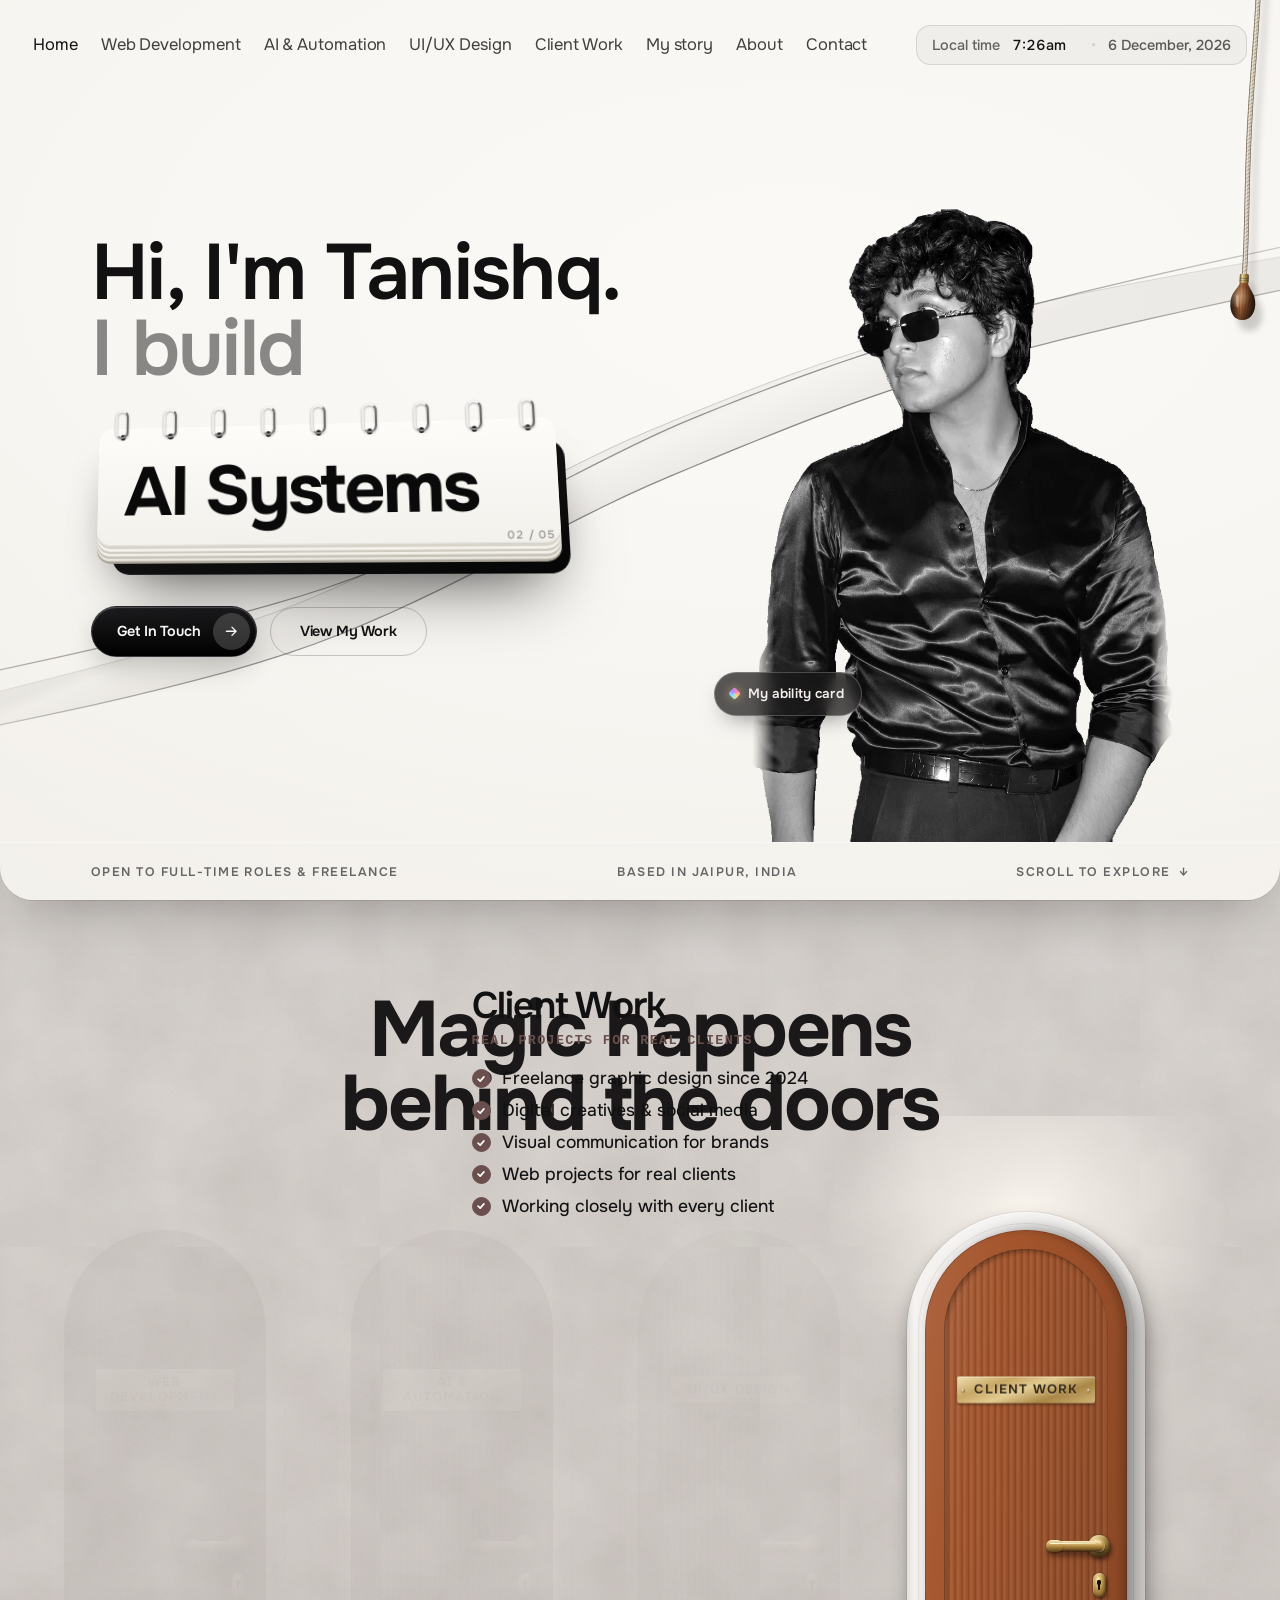
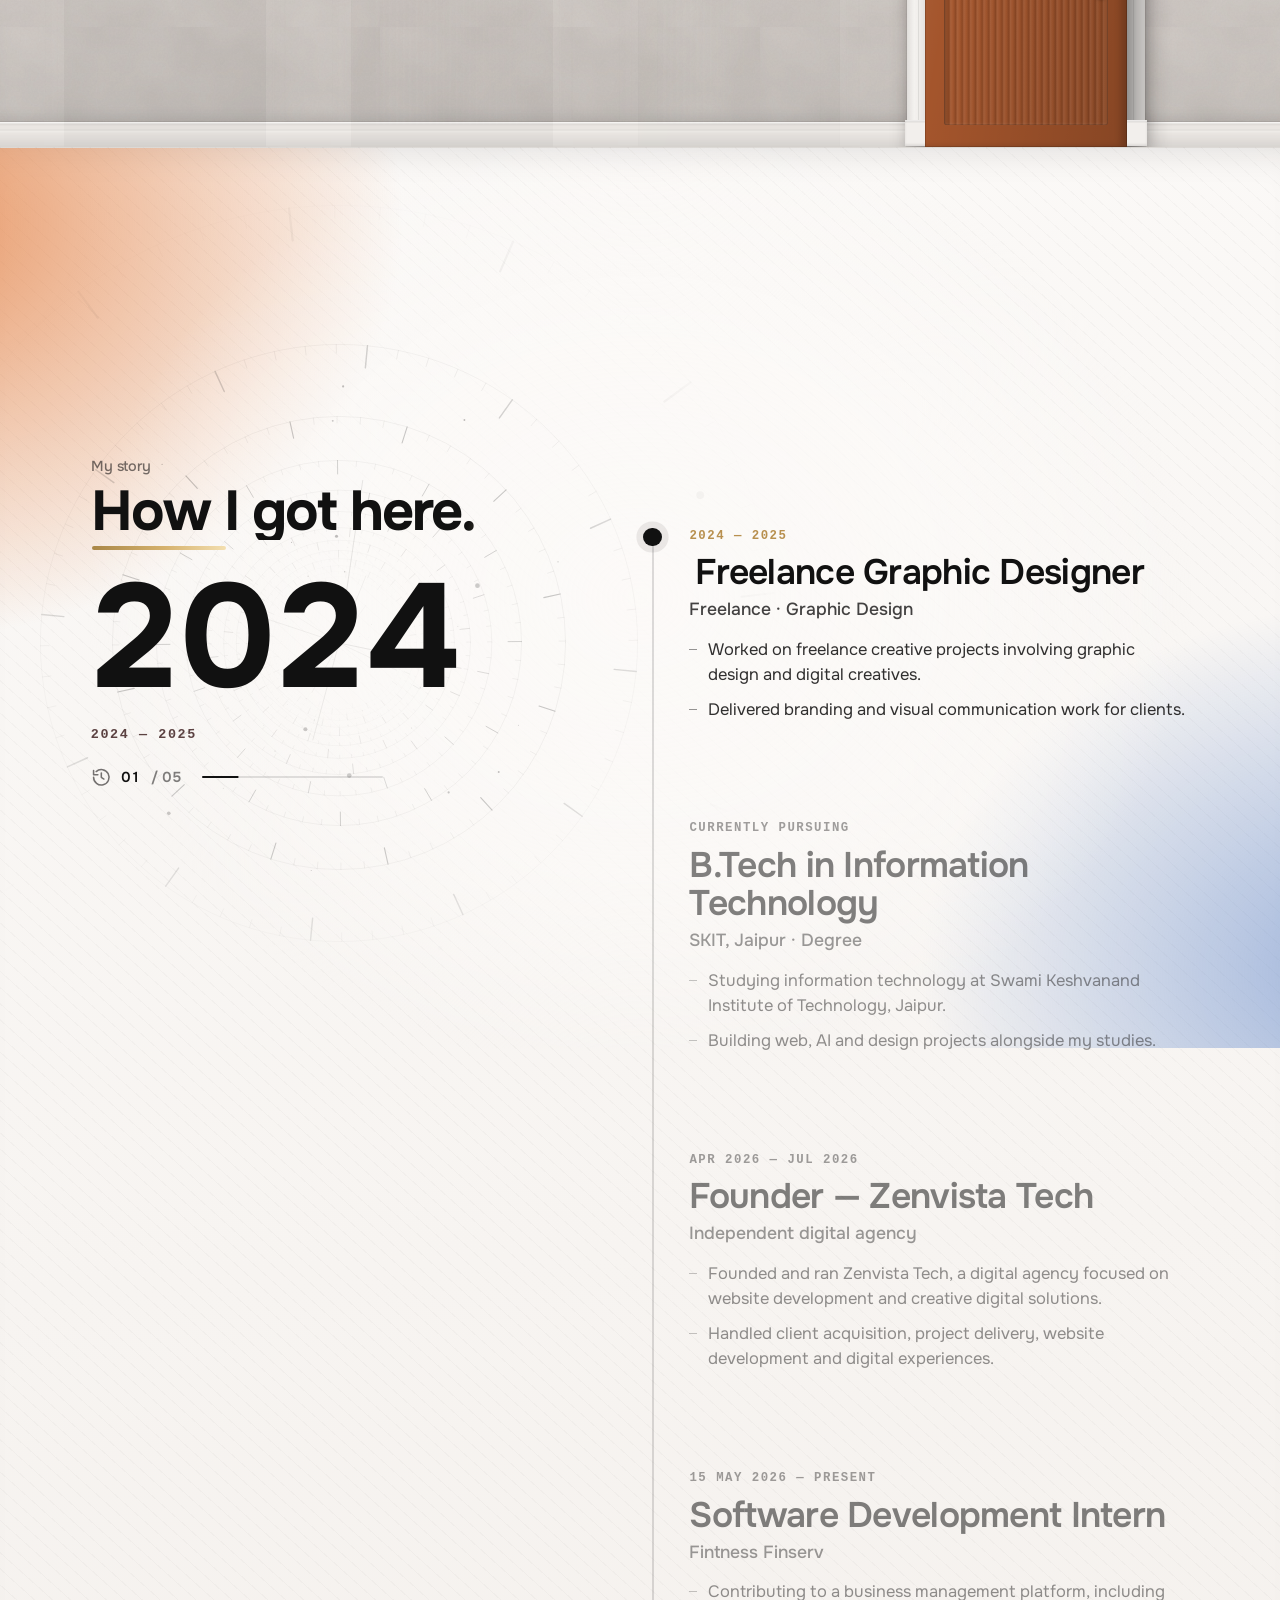
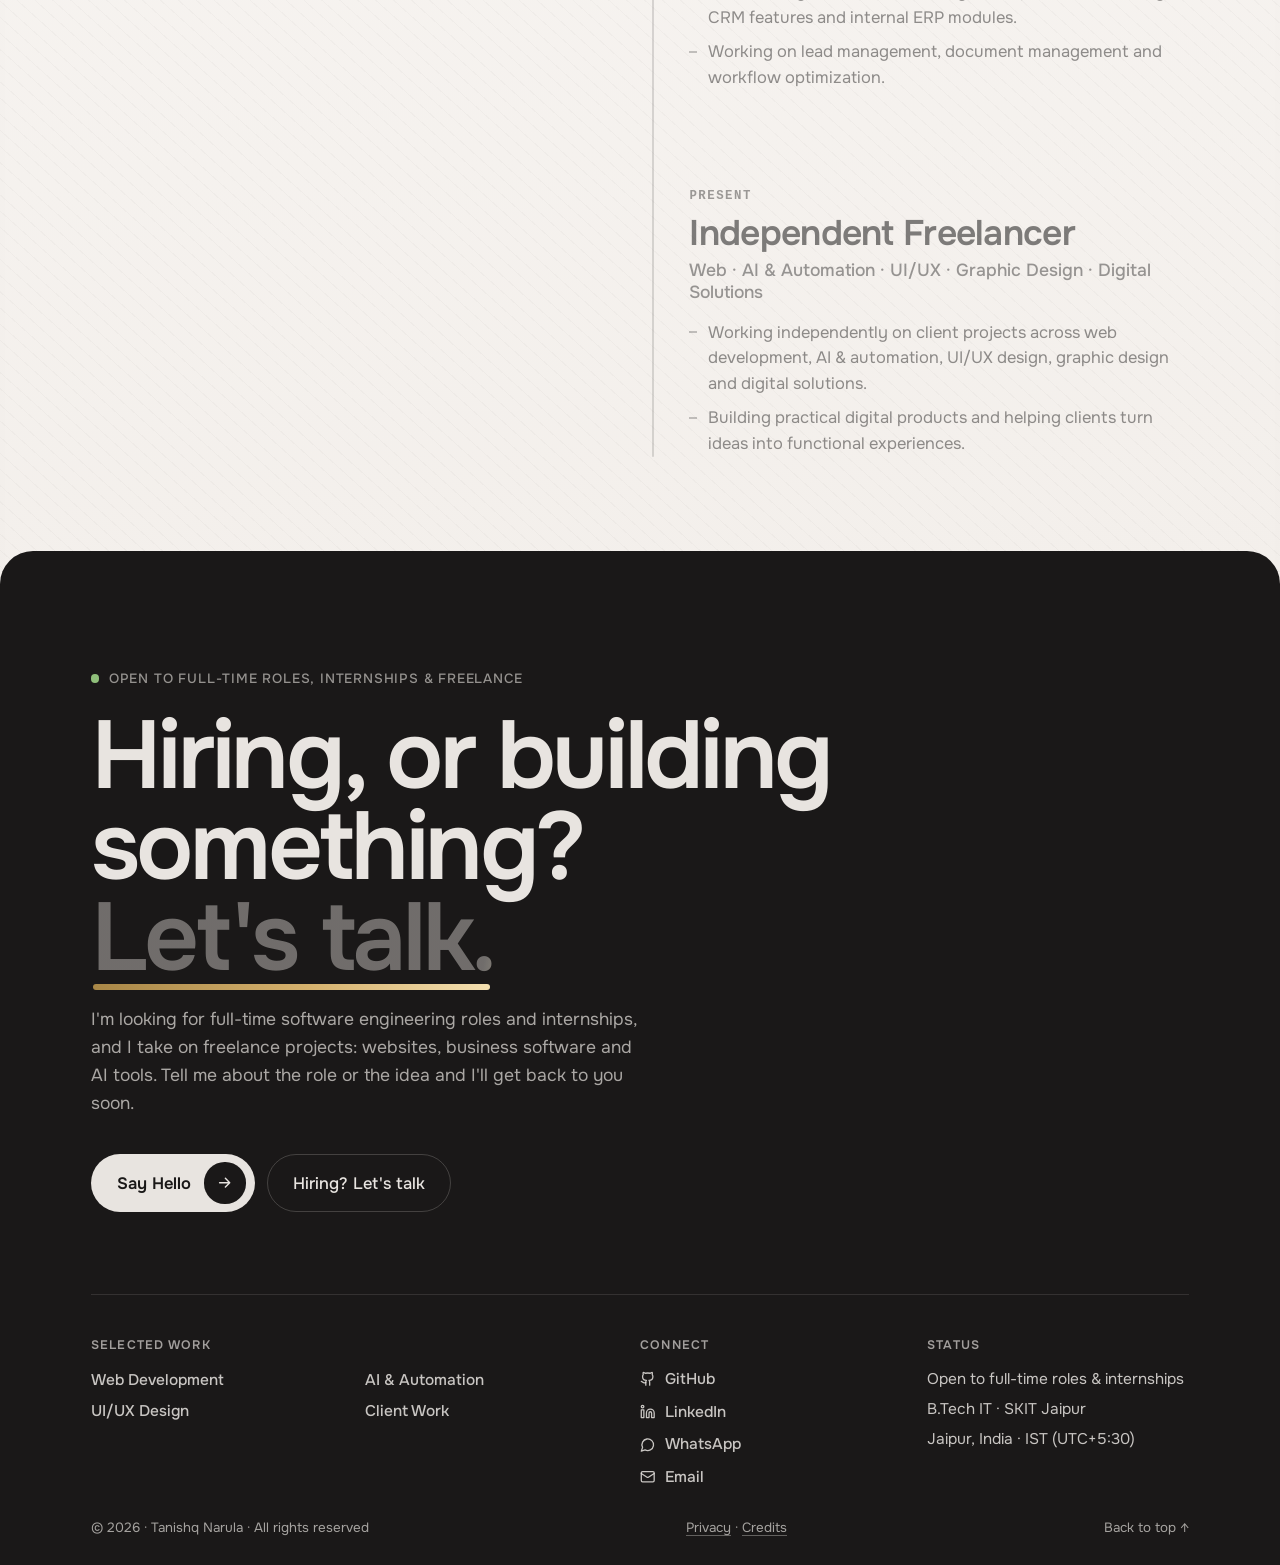
==== commit 4f449021: "Hidden rooms stop competing for bandwidth - Videos fetch nothing until they play (the poster shows);" ====
--- a/index.html
+++ b/index.html
@@ -3,7 +3,7 @@
 
 
 
-<link rel="me" href="https://github.com/tanishqnarula12"/><link rel="me" href="https://www.linkedin.com/in/tanishq-narula-0295a7328/"/><meta name="geo.region" content="IN-RJ"/><meta name="geo.placename" content="Jaipur"/><link rel="stylesheet" href="/assets/tn/tn.css?v=529a30d1"/></head><body><div hidden=""><!--$--><!--/$--></div><a href="#main" class="skip">Skip to main content</a><div class="loader " id="loader" aria-hidden="true" style="--p:0.000"><div class="ld__bg"></div><div class="ld__stack"><div class="ld__pill " style="--k:0;--c:#1F1C1C;--t:#E8E4E0;--dir:1"><span>Web Development</span></div><div class="ld__pill " style="--k:1;--c:#22304a;--t:#E8E4E0;--dir:-1"><span>AI &amp; Automation</span></div><div class="ld__pill " style="--k:2;--c:#4a3540;--t:#E8E4E0;--dir:1"><span>UI/UX Design</span></div><div class="ld__pill " style="--k:3;--c:#7a8670;--t:#F3EEEC;--dir:-1"><span>Client Work</span></div><div class="ld__pill " style="--k:4;--c:#a4552c;--t:#F3EEEC;--dir:1"><span>Freelance Work</span></div><div class="ld__pill " style="--k:5;--c:#C4B0B0;--t:#1A1818;--dir:-1"><span>Software Engineering</span></div></div><div class="ld__hud"><div class="ld__top"><b>Tanishq Narula</b><span>Developer · AI · Design</span></div><div class="ld__bot"><div class="ld__num"><small>INITIALIZING</small>000<!-- -->%</div><div class="ld__bar"><i style="transform:scaleX(0)"></i></div></div></div></div><div class="door-cursor" id="doorCursor" aria-hidden="true"><span>Open door</span></div><header class="hdr rv "><div class="shell hdr__in"><nav aria-label="Primary"><ul class="nav"><li><a aria-current="page" href="/"><span>Home</span></a></li><li><a  href="/web-developer/"><span>Web Development</span></a></li><li><a  href="/app-developer/"><span>AI &amp; Automation</span></a></li><li><a  href="/ui-ux-designer/"><span>UI/UX Design</span></a></li><li><a  href="/graphic-designer/"><span>Client Work</span></a></li><li><a href="/#about"><span>My story</span></a></li><li><a href="/photographer/"><span>About</span></a></li><li><a  href="/contact/"><span>Contact</span></a></li></ul></nav><div class="hdr__right"><div class="chip clock " aria-label="Status or Local time"><div class="clock__desktop-view"><svg aria-hidden="true" focusable="false" viewBox="0 0 24 24" fill="none" stroke="currentColor" stroke-width="2" stroke-linecap="round" stroke-linejoin="round" style="width:13px;height:13px;opacity:0.75"><circle cx="12" cy="12" r="10"></circle><polyline points="12 6 12 12 16 14"></polyline></svg><span class="clock__lbl">Local time</span><span class="clock__time tnum">9:41am</span><span class="clock__sep" aria-hidden="true" style="opacity:0.4">•</span><svg aria-hidden="true" focusable="false" viewBox="0 0 24 24" fill="none" stroke="currentColor" stroke-width="2" stroke-linecap="round" stroke-linejoin="round" style="width:13px;height:13px;opacity:0.75"><rect x="3" y="4" width="18" height="18" rx="2" ry="2"></rect><line x1="16" y1="2" x2="16" y2="6"></line><line x1="8" y1="2" x2="8" y2="6"></line><line x1="3" y1="10" x2="21" y2="10"></line></svg><span class="clock__date">12 March, 2026</span><span class="clock__ds">12 Mar</span></div><div class="clock__mobile-status"><span class="status-sparkle" aria-hidden="true">✦</span><span class="status-label">Open to full-time roles &amp; freelance</span><svg class="status-chevron" width="12" height="12" viewBox="0 0 24 24" fill="none" stroke="currentColor" stroke-width="2.5" stroke-linecap="round" stroke-linejoin="round" aria-hidden="true" focusable="false"><polyline points="6 9 12 15 18 9"></polyline></svg></div></div><button type="button" class="chip menu-btn" id="menuBtn" style="min-height:44px;min-width:44px" aria-haspopup="dialog" aria-controls="navm" aria-expanded="false" aria-label="Open menu"><span><svg aria-hidden="true" focusable="false" viewBox="0 0 24 24" fill="none" stroke="currentColor" stroke-width="2" stroke-linecap="round"><path d="M4 6h16M4 12h16M4 18h16"></path></svg><span class="word">Menu</span></span></button></div></div></header><header class="mob-hdr" aria-label="Mobile Navigation"><div class="mob-hdr__in"><a class="mob-hdr__brand" aria-label="Tanishq Narula Home" href="/"><span class="mob-hdr__badge"><span class="mob-hdr__monogram">T</span><span class="mob-hdr__dot">.</span></span><span class="mob-hdr__name">TANISHQ<span class="mob-hdr__dot">.</span></span></a><div class="mob-hdr__actions"><a href="https://github.com/tanishqnarula12" target="_blank" rel="noopener noreferrer" class="mob-hdr__btn" aria-label="Visit Tanishq Narula&#x27;s GitHub profile"><svg aria-hidden="true" focusable="false" width="15" height="15" viewBox="0 0 24 24" fill="none" stroke="currentColor" stroke-width="2" stroke-linecap="round" stroke-linejoin="round"><path d="M15 22v-4a4.8 4.8 0 0 0-1-3.5c3 0 6-2 6-5.5.08-1.25-.27-2.48-1-3.5.28-1.15.28-2.35 0-3.5 0 0-1 0-3 1.5-2.64-.5-5.36-.5-8 0C6 2 5 2 5 2c-.3 1.15-.3 2.35 0 3.5A5.403 5.403 0 0 0 4 9c0 3.5 3 5.5 6 5.5-.39.49-.68 1.05-.85 1.65-.17.6-.22 1.23-.15 1.85v4"></path><path d="M9 18c-4.51 2-5-2-7-2"></path></svg></a><a href="https://www.linkedin.com/in/tanishq-narula-0295a7328/" target="_blank" rel="noopener noreferrer" class="mob-hdr__btn" aria-label="Visit Tanishq Narula&#x27;s LinkedIn profile"><svg aria-hidden="true" focusable="false" width="15" height="15" viewBox="0 0 24 24" fill="none" stroke="currentColor" stroke-width="2" stroke-linecap="round" stroke-linejoin="round"><path d="M16 8a6 6 0 0 1 6 6v7h-4v-7a2 2 0 0 0-2-2 2 2 0 0 0-2 2v7h-4v-7a6 6 0 0 1 6-6z"></path><rect x="2" y="9" width="4" height="12"></rect><circle cx="4" cy="4" r="2"></circle></svg></a><a href="https://wa.me/916378211535" target="_blank" rel="noopener noreferrer" class="mob-hdr__btn" aria-label="Chat with Tanishq Narula on WhatsApp"><svg aria-hidden="true" focusable="false" width="15" height="15" viewBox="0 0 24 24" fill="none" stroke="currentColor" stroke-width="2" stroke-linecap="round" stroke-linejoin="round"><path d="M7.9 20A9 9 0 1 0 4 16.1L2 22Z"></path></svg></a><button type="button" class="mob-hdr__btn mob-hdr__btn--menu" aria-label="Open navigation menu" aria-expanded="false" aria-controls="navm" aria-haspopup="dialog"><svg aria-hidden="true" focusable="false" width="15" height="15" viewBox="0 0 24 24" fill="none" stroke="currentColor" stroke-width="2.2" stroke-linecap="round"><line x1="4" x2="20" y1="6" y2="6"></line><line x1="4" x2="20" y1="12" y2="12"></line><line x1="4" x2="20" y1="18" y2="18"></line></svg></button></div></div></header><div class="cord" id="cord"><canvas class="cord__cv" aria-hidden="true"></canvas><button type="button" class="cord__hit" id="cordHit" role="switch" aria-checked="false" aria-label="Toggle dark mode (pull the cord)"></button></div><main id="main"><section id="home" class="hero" aria-label="Introduction"><div class="hero__vig" aria-hidden="true"></div><canvas class="hero__glass" aria-hidden="true"></canvas><div class="hero__stage"><div class="fig" id="fig"><img id="figBase" alt="Portrait of Tanishq Narula, software developer, AI builder and designer" width="768" height="1024" decoding="async" data-nimg="1" class="fig__img" style="color:transparent" src="/images/profile/tanishq-hero.webp"/><canvas id="figCanvas" aria-hidden="true"></canvas><button type="button" class="fig__card" id="holoOpen" aria-haspopup="dialog" aria-controls="holo">My ability card</button></div></div><div class="shell hero__content"><div class="hero__left"><h1 class="h1"><span class="sr-only">Hi, I&#x27;m Tanishq. I build software, AI systems, automations, web apps and interfaces.</span><span aria-hidden="true"><span class="line"><span style="--d:250ms">Hi, I&#x27;m <span class="hero-name">Tanishq</span>.</span></span><span class="line"><span class="soft" style="--d:370ms">I build</span></span><span class="cal-line"><span class="cal rv" id="cal" style="--d:520ms"><span class="cal__body"><span class="cal__stand"></span><span class="cal__stack"><span class="cal__back"><span class="cal__holes"><i></i><i></i><i></i><i></i><i></i><i></i><i></i><i></i><i></i><i></i></span></span><span class="cal__page" data-under="true"><span class="cal__holes"><i></i><i></i><i></i><i></i><i></i><i></i><i></i><i></i><i></i><i></i></span><span class="cal__word">AI Systems</span><span class="cal__no">02 / <!-- -->05</span><span class="cal__shade"></span></span><span class="cal__leaf"><span class="cal__face"><span class="cal__holes"><i></i><i></i><i></i><i></i><i></i><i></i><i></i><i></i><i></i><i></i></span><span class="cal__word">Software</span><span class="cal__no">01 / <!-- -->05</span><span class="cal__shade"></span></span><span class="cal__rear"><span class="cal__holes"><i></i><i></i><i></i><i></i><i></i><i></i><i></i><i></i><i></i><i></i></span></span></span></span><span class="cal__rings"><i></i><i></i><i></i><i></i><i></i><i></i><i></i><i></i><i></i><i></i></span></span><span class="cal__measure"></span></span></span></span></h1><div class="ctas rv" style="--d:750ms"><button type="button" class="pill pill--dark pill--arrow cta-talk-btn"><span class="pill__in"><span class="cta-label-desktop">Get In Touch</span><span class="cta-label-mobile"><svg class="cta-mail-icon" width="16" height="16" viewBox="0 0 24 24" fill="none" stroke="currentColor" stroke-width="2" stroke-linecap="round" stroke-linejoin="round" aria-hidden="true" focusable="false"><rect width="20" height="16" x="2" y="4" rx="2"></rect><path d="m22 7-8.97 5.7a1.94 1.94 0 0 1-2.06 0L2 7"></path></svg>Say Hello</span><span class="pill__badge"><svg aria-hidden="true" focusable="false" viewBox="0 0 24 24" fill="none" stroke="currentColor" stroke-width="2" stroke-linecap="round" stroke-linejoin="round"><path d="M5 12h14M13 6l6 6-6 6"></path></svg></span></span></button><button type="button" class="pill pill--outline cta-explore-btn"><span class="pill__in"><span class="cta-label-desktop">View My Work</span><span class="cta-label-mobile"><svg class="cta-grid-icon" width="15" height="15" viewBox="0 0 24 24" fill="currentColor" aria-hidden="true" focusable="false"><rect x="3" y="3" width="7" height="7" rx="1.5"></rect><rect x="14" y="3" width="7" height="7" rx="1.5"></rect><rect x="3" y="14" width="7" height="7" rx="1.5"></rect><rect x="14" y="14" width="7" height="7" rx="1.5"></rect></svg>View My Work</span></span></button></div></div></div><div class="shell hero__bar rv"><span>Open to full-time roles &amp; freelance</span><span class="mid">Based in Jaipur, India</span><span class="scroll">Scroll to explore <i aria-hidden="true">↓</i></span></div></section><section id="works" class="doors in " aria-labelledby="doorsTitle"><span id="doors" aria-hidden="true" style="position:absolute;top:0;pointer-events:none"></span><div class="doors__tex" aria-hidden="true"></div><div class="doors__pin"><div class="shell doors__wall"><h2 class="sr-only" id="doorsTitle">My work, one door per skill</h2><p class="paint" aria-hidden="true">Magic happens <br class="mbr"/>behind the doors</p><p class="doors__hint" aria-hidden="true">Swipe along the wall</p><div class="dinfo" id="dinfo" aria-live="polite"><h3 class="dinfo__h">Web Development</h3><p class="dinfo__t">Modern web apps, from idea to launch</p><ul class="dinfo__p"><li>Responsive websites &amp; web applications</li><li>CRM &amp; business management software</li><li>Clean, modern front-end code</li><li>Performance-minded builds</li><li>From first idea to deployment</li></ul></div><p class="doors__dots" aria-hidden="true"><i class="on"></i><i class=""></i><i class=""></i><i class=""></i></p><ul class="doors__row"><li class="unit  " style="--i:0;--door:#22304a;--door-dk:#1c2840"><button type="button" class="doorway" aria-label="Open the Web Development door"><span class="casing"></span><span class="opening"><span class="room"></span><span class="spill"></span><span class="door"><span class="door__flute"></span><span class="plate">Web Development</span><span class="handle"><span class="handle__lever"></span><span class="handle__lock"></span></span><span class="door__shade"></span><span class="leak"></span></span><span class="sill"></span></span><span class="pool"></span></button></li><li class="unit  " style="--i:1;--door:#4a3540;--door-dk:#3f2d37"><button type="button" class="doorway" aria-label="Open the AI &amp; Automation door"><span class="casing"></span><span class="opening"><span class="room"></span><span class="spill"></span><span class="door"><span class="door__flute"></span><span class="plate">AI &amp; Automation</span><span class="handle"><span class="handle__lever"></span><span class="handle__lock"></span></span><span class="door__shade"></span><span class="leak"></span></span><span class="sill"></span></span><span class="pool"></span></button></li><li class="unit  " style="--i:2;--door:#7a8670;--door-dk:#66705d"><button type="button" class="doorway" aria-label="Open the UI/UX Design door"><span class="casing"></span><span class="opening"><span class="room"></span><span class="spill"></span><span class="door"><span class="door__flute"></span><span class="plate">UI/UX Design</span><span class="handle"><span class="handle__lever"></span><span class="handle__lock"></span></span><span class="door__shade"></span><span class="leak"></span></span><span class="sill"></span></span><span class="pool"></span></button></li><li class="unit  " style="--i:3;--door:#a4552c;--door-dk:#8c4826"><button type="button" class="doorway" aria-label="Open the Client Work door"><span class="casing"></span><span class="opening"><span class="room"></span><span class="spill"></span><span class="door"><span class="door__flute"></span><span class="plate">Client Work</span><span class="handle"><span class="handle__lever"></span><span class="handle__lock"></span></span><span class="door__shade"></span><span class="leak"></span></span><span class="sill"></span></span><span class="pool"></span></button></li></ul></div><div class="doors__floor" aria-hidden="true"></div></div></section><section id="about" class="story " aria-labelledby="storyTitle" data-ch="0" style="--n:5"><div class="story__amb" aria-hidden="true"><i></i><i></i><i></i><i></i><i></i></div><div class="story__track"><div class="story__pin"><div class="shell story__stage"><div class="story__clock"><canvas class="story__bg" aria-hidden="true"></canvas><p class="eyebrow">My story</p><h2 class="story__h" id="storyTitle">How I got here.</h2><div class="story__yr" aria-hidden="true"><span class="dg"><span class="dg__c" style="--d:2"><i>0</i><i>1</i><i>2</i><i>3</i><i>4</i><i>5</i><i>6</i><i>7</i><i>8</i><i>9</i></span></span><span class="dg"><span class="dg__c" style="--d:0"><i>0</i><i>1</i><i>2</i><i>3</i><i>4</i><i>5</i><i>6</i><i>7</i><i>8</i><i>9</i></span></span><span class="dg"><span class="dg__c" style="--d:2"><i>0</i><i>1</i><i>2</i><i>3</i><i>4</i><i>5</i><i>6</i><i>7</i><i>8</i><i>9</i></span></span><span class="dg"><span class="dg__c" style="--d:4"><i>0</i><i>1</i><i>2</i><i>3</i><i>4</i><i>5</i><i>6</i><i>7</i><i>8</i><i>9</i></span></span></div><p class="story__when" aria-hidden="true">2024 — 2025</p><div class="story__meter" aria-hidden="true"><svg aria-hidden="true" focusable="false" class="story__rw" viewBox="0 0 24 24" fill="none" stroke="currentColor" stroke-width="1.8" stroke-linecap="round" stroke-linejoin="round"><path d="M3 12a9 9 0 1 0 3-6.7"></path><path d="M3 4v5h5"></path><path d="M12 7v5l3 2"></path></svg><span class="story__count">01</span><span class="story__of">/ <!-- -->05</span><i class="story__bar"><b style="transform:scaleX(0.20)"></b></i></div></div><div class="story__line"><span class="story__rail" aria-hidden="true"></span><span class="story__ttrack" aria-hidden="true"><span class="story__tail"></span></span><span class="story__dtrack" aria-hidden="true" style="top:0.00%"><span class="story__dot"></span></span><ol class="story__list"><li class="ch on " data-y="2024" data-when="2024 — 2025"><p class="ch__date">2024 — 2025</p><h3 class="ch__t">Freelance Graphic Designer</h3><p class="ch__org">Freelance · Graphic Design</p><ul class="ch__b"><li>Worked on freelance creative projects involving graphic design and digital creatives.</li><li>Delivered branding and visual communication work for clients.</li></ul></li><li class="ch  " data-y="2024" data-when="Currently pursuing"><p class="ch__date">Currently pursuing</p><h3 class="ch__t">B.Tech in Information Technology</h3><p class="ch__org">SKIT, Jaipur · Degree</p><ul class="ch__b"><li>Studying information technology at Swami Keshvanand Institute of Technology, Jaipur.</li><li>Building web, AI and design projects alongside my studies.</li></ul></li><li class="ch  " data-y="2026" data-when="Apr 2026 — Jul 2026"><p class="ch__date">Apr 2026 — Jul 2026</p><h3 class="ch__t">Founder — Zenvista Tech</h3><p class="ch__org">Independent digital agency</p><ul class="ch__b"><li>Founded and ran Zenvista Tech, a digital agency focused on website development and creative digital solutions.</li><li>Handled client acquisition, project delivery, website development and digital experiences.</li></ul></li><li class="ch  " data-y="2026" data-when="15 May 2026 — Present"><p class="ch__date">15 May 2026 — Present</p><h3 class="ch__t">Software Development Intern</h3><p class="ch__org">Fintness Finserv</p><ul class="ch__b"><li>Contributing to a business management platform, including CRM features and internal ERP modules.</li><li>Working on lead management, document management and workflow optimization.</li></ul></li><li class="ch  ch--now" data-y="2026" data-when="Present"><p class="ch__date">Present</p><h3 class="ch__t">Independent Freelancer</h3><p class="ch__org">Web · AI &amp; Automation · UI/UX · Graphic Design · Digital Solutions</p><ul class="ch__b"><li>Working independently on client projects across web development, AI &amp; automation, UI/UX design, graphic design and digital solutions.</li><li>Building practical digital products and helping clients turn ideas into functional experiences.</li></ul></li></ol></div></div></div></div></section></main><div class="sfw"><footer class="sf" id="contact-footer" aria-labelledby="sfTitle"><div class="sf__in"><p class="sf__eye"><i></i>Open to full-time roles, internships &amp; freelance</p><h2 class="sf__h" id="sfTitle">Hiring, or building something?<span>Let&#x27;s talk.</span></h2><p class="sf__p">I&#x27;m looking for full-time software engineering roles and internships, and I take on freelance projects: websites, business software and AI tools. Tell me about the role or the idea and I&#x27;ll get back to you soon.</p><div class="sf__cta"><button class="sf__btn" type="button">Say Hello<!-- --> <b><svg viewBox="0 0 24 24" fill="none" stroke="currentColor" stroke-width="2" stroke-linecap="round" stroke-linejoin="round" aria-hidden="true"><path d="M5 12h14M13 6l6 6-6 6"></path></svg></b></button><button class="sf__ghost" type="button" data-tn-hire="">Hiring? Let&#x27;s talk</button></div><div class="sf__cols"><div><h3>Selected Work</h3><ul class="work"><li><a href="/web-developer/">Web Development</a></li><li><a href="/app-developer/">AI &amp; Automation</a></li><li><a href="/ui-ux-designer/">UI/UX Design</a></li><li><a href="/graphic-designer/">Client Work</a></li></ul></div><div><h3>Connect</h3><ul><li><a href="https://github.com/tanishqnarula12" target="_blank" rel="noopener noreferrer" aria-label="Visit Tanishq Narula&#x27;s GitHub profile" style="display:inline-flex;align-items:center;gap:0.55rem"><svg aria-hidden="true" focusable="false" width="15" height="15" viewBox="0 0 24 24" fill="none" stroke="currentColor" stroke-width="2" stroke-linecap="round" stroke-linejoin="round"><path d="M15 22v-4a4.8 4.8 0 0 0-1-3.5c3 0 6-2 6-5.5.08-1.25-.27-2.48-1-3.5.28-1.15.28-2.35 0-3.5 0 0-1 0-3 1.5-2.64-.5-5.36-.5-8 0C6 2 5 2 5 2c-.3 1.15-.3 2.35 0 3.5A5.403 5.403 0 0 0 4 9c0 3.5 3 5.5 6 5.5-.39.49-.68 1.05-.85 1.65-.17.6-.22 1.23-.15 1.85v4"></path><path d="M9 18c-4.51 2-5-2-7-2"></path></svg><span>GitHub</span></a></li><li><a href="https://www.linkedin.com/in/tanishq-narula-0295a7328/" target="_blank" rel="noopener noreferrer" aria-label="Visit Tanishq Narula&#x27;s LinkedIn profile" style="display:inline-flex;align-items:center;gap:0.55rem"><svg aria-hidden="true" focusable="false" width="15" height="15" viewBox="0 0 24 24" fill="none" stroke="currentColor" stroke-width="2" stroke-linecap="round" stroke-linejoin="round"><path d="M16 8a6 6 0 0 1 6 6v7h-4v-7a2 2 0 0 0-2-2 2 2 0 0 0-2 2v7h-4v-7a6 6 0 0 1 6-6z"></path><rect x="2" y="9" width="4" height="12"></rect><circle cx="4" cy="4" r="2"></circle></svg><span>LinkedIn</span></a></li><li><a href="https://wa.me/916378211535" target="_blank" rel="noopener noreferrer" aria-label="Chat with Tanishq Narula on WhatsApp" style="display:inline-flex;align-items:center;gap:0.55rem"><svg aria-hidden="true" focusable="false" width="15" height="15" viewBox="0 0 24 24" fill="none" stroke="currentColor" stroke-width="2" stroke-linecap="round" stroke-linejoin="round"><path d="M7.9 20A9 9 0 1 0 4 16.1L2 22Z"></path></svg><span>WhatsApp</span></a></li><li><a href="mailto:tanishqnarula60@gmail.com" aria-label="Email Tanishq Narula" style="display:inline-flex;align-items:center;gap:0.55rem"><svg aria-hidden="true" focusable="false" width="15" height="15" viewBox="0 0 24 24" fill="none" stroke="currentColor" stroke-width="2" stroke-linecap="round" stroke-linejoin="round"><rect width="20" height="16" x="2" y="4" rx="2"></rect><path d="m22 7-8.97 5.7a1.94 1.94 0 0 1-2.06 0L2 7"></path></svg><span>Email</span></a></li></ul></div><div><h3>Status</h3><ul><li class="st">Open to full-time roles &amp; internships</li><li class="st">B.Tech IT · SKIT Jaipur</li><li class="st">Jaipur, India · IST (UTC+5:30)</li></ul></div></div><div class="sf__bot"><span>© <span data-fyear="true">2026</span> · Tanishq Narula · All rights reserved</span><span class="sf__legal"><a href="/privacy/">Privacy</a> · <a href="/credits/">Credits</a></span><button type="button" aria-label="Scroll back to top of page">Back to top ↑</button></div></div></footer></div><button type="button" class="totop " aria-label="Back to top" style="--len:150.80;--p:0.0000"><svg class="ring" viewBox="0 0 52 52" aria-hidden="true"><circle cx="26" cy="26" r="24"></circle></svg><svg class="ar" viewBox="0 0 24 24" fill="none" stroke="currentColor" stroke-width="2" stroke-linecap="round" stroke-linejoin="round" aria-hidden="true"><path d="M12 19V5M6 11l6-6 6 6"></path></svg><span class="lbl">Back to top</span></button><!--$--><!--/$--><script id="_R_">(globalThis["TURBOPACK"] || (globalThis["TURBOPACK"] = [])).push({"otherChunks":["static/chunks/1ckvzn7sfprko.js","static/chunks/2r4s4h5xul1n-.js","static/chunks/216iyidhmrh3u.js","static/chunks/1kb4dcqdypxx7.js"],"runtimeModuleIds":[94553]});</script><script src="/_next/static/chunks/1ckvzn7sfprko.js" async=""></script><script>(self.__next_f=self.__next_f||[]).push([0])</script><script>self.__next_f.push([1,"1:\"$Sreact.fragment\"\n3:\"/_next/static/chunks/0o8vbuwhupzhf.3674d3a0.js\"\n4:I[65150,[\"$3\"],\"ThemeProvider\"]\n5:I[5829,[\"$3\"],\"PageLoader\"]\n6:I[4555,[\"$3\"],\"DoorCursor\"]\n7:I[39756,[\"$3\"],\"default\"]\n8:I[37457,[\"$3\"],\"default\"]\n9:I[22016,[\"$3\"],\"\"]\na:I[7982,[\"$3\"],\"CookieBanner\"]\nc:I[47257,[\"$3\"],\"ClientPageRoot\"]\nd:\"/_next/static/chunks/2rkqosa3zbeig.4a60fe15.js\"\ne:\"/_next/static/chunks/1yfhsg1w1az-m.82ced3e4.js\"\nf:I[52683,[\"$3\",\"$d\",\"$e\"],\"default\"]\n12:I[97367,[\"$3\"],\"OutletBoundary\"]\n13:\"$Sreact.suspense\"\n15:\"ViewportBoundary\"\n16:I[97367,[\"$3\"],\"$15\"]\n18:\"MetadataBoundary\"\n19:I[97367,[\"$3\"],\"$18\"]\n1b:I[68027,[\"$3\"],\"default\",1]\n:HL[\"/_next/static/chunks/22brrvtifdf2p.css\",\"style\"]\n:HL[\"/_next/static/chunks/0xe22lsjlko7w.css\",\"style\"]\n:HL[\"https://fonts.googleapis.com/css2?family=Instrument+Serif:ital@0;1&family=Playfair+Display:ital,wght@1,400;1,600&family=Caveat:wght@500;600;700&family=Onest:wght@300;400;500;600;700;800;900&display=swap\",\"style\"]\n2:Td64,{\"@context\":\"https://schema.org\",\"@graph\":[{\"@type\":\"Person\",\"@id\":\"https://tanishqnarula.dev/#tanishq\",\"name\":\"Tanishq Narula\",\"givenName\":\"Tanishq\",\"familyName\":\"Narula\",\"alternateName\":[\"Tanishq\",\"tanishqnarula12\"],\"url\":\"https://tanishqnarula.dev/\",\"image\":\"https://tanishqnarula.dev/images/profile/tanishq-portrait.webp\",\"jobTitle\":\"Freelance Software Developer, AI Builder and Designer\",\"description\":\"Freelance software developer and designer in Jaipur, India. Tanishq Narula builds websites, web apps, AI automation and UI/UX design for startups and businesses. Available for freelance projects.\",\"email\":\"mailto:tanishqnarula60@gmail.com\",\"telephone\":\"+91-6378211535\",\"sameAs\":[\"https://github.com/tanishqnarula12\",\"https://www.linkedin.com/in/tanishq-narula-0295a7328/\"],\"knowsAbout\":[\"Web Development\",\"Web Applications\",\"CRM Development\",\"AI & Automation\",\"Workflow Automation\",\"UI/UX Design\",\"Graphic Design\",\"Branding\",\"Visual Communication\"],\"address\":{\"@type\":\"PostalAddress\",\"addressLocality\":\"Jaipur\",\"addressRegion\":\"Rajasthan\",\"addressCountry\":\"IN\"},\"affiliation\":{\"@type\":\"CollegeOrUniversity\",\"name\":\"Swami Keshvanand Institute of Technology, Jaipur\"},\"worksFor\":{\"@type\":\"Organization\",\"name\":\"Fintness Finserv\"}},{\"@type\":\"ProfessionalService\",\"@id\":\"https://tanishqnarula.dev/#services\",\"name\":\"Tanishq Narula — Freelance Web, AI & Design\",\"url\":\"https://tanishqnarula.dev/\",\"image\":\"https://tanishqnarula.dev/images/seo/tanishq-narula-og.jpg\",\"description\":\"Freelance software developer and designer in Jaipur, India. Tanishq Narula builds websites, web apps, AI automation and UI/UX design for startups and businesses. Available for freelance projects.\",\"email\":\"mailto:tanishqnarula60@gmail.com\",\"telephone\":\"+91-6378211535\",\"founder\":{\"@id\":\"https://tanishqnarula.dev/#tanishq\"},\"address\":{\"@type\":\"PostalAddress\",\"addressLocality\":\"Jaipur\",\"addressRegion\":\"Rajasthan\",\"addressCountry\":\"IN\"},\"areaServed\":[{\"@type\":\"Country\",\"name\":\"India\"},{\"@type\":\"Place\",\"name\":\"Worldwide (remote)\"}],\"hasOfferCatalog\":{\"@type\":\"OfferCatalog\",\"name\":\"Freelance services\",\"itemListElement\":[{\"@type\":\"Offer\",\"itemOffered\":{\"@type\":\"Service\",\"name\":\"Web Development\",\"description\":\"Responsive websites, web applications and business software such as CRM tools, built end to end.\",\"provider\":{\"@id\":\"https://tanishqnarula.dev/#tanishq\"}}},{\"@type\":\"Offer\",\"itemOffered\":{\"@type\":\"Service\",\"name\":\"AI & Automation\",\"description\":\"AI-powered applications and automated workflows for businesses.\",\"provider\":{\"@id\":\"https://tanishqnarula.dev/#tanishq\"}}},{\"@type\":\"Offer\",\"itemOffered\":{\"@type\":\"Service\",\"name\":\"UI/UX Design\",\"description\":\"User flows, wireframes, interface design and interactive prototypes.\",\"provider\":{\"@id\":\"https://tanishqnarula.dev/#tanishq\"}}},{\"@type\":\"Offer\",\"itemOffered\":{\"@type\":\"Service\",\"name\":\"Graphic Design\",\"description\":\"Social media creatives, branding and visual communication for clients.\",\"provider\":{\"@id\":\"https://tanishqnarula.dev/#tanishq\"}}}]}},{\"@type\":\"WebSite\",\"@id\":\"https://tanishqnarula.dev/#website\",\"url\":\"https://tanishqnarula.dev/\",\"name\":\"Tanishq Narula — Portfolio\",\"description\":\"Freelance software developer and designer in Jaipur, India. Tanishq Narula builds websites, web apps, AI automation and UI/UX design for startups and businesses. Available for freelance projects.\",\"publisher\":{\"@id\":\"https://tanishqnarula.dev/#tanishq\"},\"inLanguage\":\"en\"}]}b:[[\"children\",{\"s\":\"__PAGE__\",\"h\":512,\"d\":{\"r\":[\"$\",\"$1\",\"c\",{\"children\":[[\"$\",\"$Lc\",null,{\"Component\":\"$f\",\"serverProvidedParams\":{\"searchParams\":{},\"params\":{},\"promises\":[\"$@10\",\"$@11\"]}}],[[\"$\",\"script\",\"script-0\",{\"src\":\"/_next/static/chunks/2rkqosa3zbeig.4a60fe15.js\",\"async\":true,\"nonce\":\"$undefined\"}],[\"$\",\"script\",\"script-1\",{\"src\":\"/_next/static/chunks/1yfhsg1w1az-m.82ced3e4.js\",\"async\":true,\"nonce\":\"$undefined\"}]],[\"$\",\"$L12\",null,{\"children\":[\"$\",\"$13\",null,{\"name\":\"Next.MetadataOutlet\",\"children\":\"$@14\"}]}]]}],\"p\":false,\"v\":null}}]]\n0:{\"P\":null,\"c\":[\"\",\"\"],\"q\":\"\",\"i\":false,\"t\":{\"t\":{\"s\":\"\",\"h\":528,\"d\":{\"r\":[\"$\",\"$1\",\"c\",{\"children\":[[[\"$\",\"link\",\"0\",{\"rel\":\"stylesheet\",\"href\":\"/_next/static/chunks/22brrvtifdf2p.css\",\"precedence\":\"next\",\"crossOrigin\":\"$undefined\",\"nonce\":\"$undefined\"}],[\"$\",\"link\",\"1\",{\"rel\":\"stylesheet\",\"href\":\"/_next/static/chunks/0xe22lsjlko7w.css\",\"precedence\":\"next\",\"crossOrigin\":\"$undefined\",\"nonce\":\"$undefined\"}],[\"$\",\"script\",\"script-0\",{\"src\":\"/_next/static/chunks/0o8vbuwhupzhf.3674d3a0.js\",\"async\":true,\"nonce\":\"$undefined\"}]],[\"$\",\"html\",null,{\"lang\":\"en\",\"suppressHydrationWarning\":true,\"children\":[[\"$\",\"head\",null,{\"children\":[[\"$\",\"link\",null,{\"rel\":\"preconnect\",\"href\":\"https://fonts.googleapis.com\"}],[\"$\",\"link\",null,{\"rel\":\"preconnect\",\"href\":\"https://fonts.gstatic.com\",\"crossOrigin\":\"anonymous\"}],[\"$\",\"link\",null,{\"rel\":\"stylesheet\",\"href\":\"https://fonts.googleapis.com/css2?family=Instrument+Serif:ital@0;1&family=Playfair+Display:ital,wght@1,400;1,600&family=Caveat:wght@500;600;700&family=Onest:wght@300;400;500;600;700;800;900&display=swap\"}],[\"$\",\"script\",null,{\"dangerouslySetInnerHTML\":{\"__html\":\"if(/[?&]embed\\b/.test(location.search))document.documentElement.classList.add('embed');try{var tnN=performance.getEntriesByType&&performance.getEntriesByType('navigation')[0];if(sessionStorage.getItem('tnDoor')!==null&&(location.hash==='#works'||(tnN&&tnN.type==='back_forward')))document.documentElement.classList.add('tn-return')}catch(e){}try{if(localStorage.getItem('tn-mode')==='dark')document.documentElement.dataset.mode='dark'}catch(e){}\"}}],[\"$\",\"script\",null,{\"type\":\"application/ld+json\",\"dangerouslySetInnerHTML\":{\"__html\":\"$2\"}}]]}],[\"$\",\"body\",null,{\"children\":[\"$\",\"$L4\",null,{\"children\":[[\"$\",\"a\",null,{\"href\":\"#main\",\"className\":\"skip\",\"children\":\"Skip to main content\"}],[\"$\",\"$L5\",null,{}],[\"$\",\"$L6\",null,{}],[\"$\",\"$L7\",null,{\"parallelRouterKey\":\"children\",\"error\":\"$undefined\",\"errorStyles\":\"$undefined\",\"errorScripts\":\"$undefined\",\"template\":[\"$\",\"$L8\",null,{}],\"templateStyles\":\"$undefined\",\"templateScripts\":\"$undefined\",\"notFound\":[[[\"$\",\"head\",null,{\"children\":[[\"$\",\"title\",null,{\"children\":\"Page Not Found — Tanishq Narula\"}],[\"$\",\"meta\",null,{\"name\":\"robots\",\"content\":\"noindex, nofollow\"}]]}],[\"$\",\"div\",null,{\"style\":{\"minHeight\":\"100vh\",\"display\":\"flex\",\"flexDirection\":\"column\",\"alignItems\":\"center\",\"justifyContent\":\"center\",\"background\":\"#0e0e0e\",\"color\":\"#ffffff\",\"fontFamily\":\"sans-serif\",\"gap\":\"1rem\"},\"children\":[[\"$\",\"h1\",null,{\"style\":{\"fontSize\":\"3rem\",\"margin\":0},\"children\":\"404\"}],[\"$\",\"p\",null,{\"style\":{\"color\":\"#888888\",\"margin\":0},\"children\":\"Page Not Found\"}],[\"$\",\"$L9\",null,{\"href\":\"/\",\"style\":{\"color\":\"#ffffff\",\"textDecoration\":\"underline\"},\"children\":\"Return Home\"}]]}]],[]],\"forbidden\":\"$undefined\",\"unauthorized\":\"$undefined\"}],[\"$\",\"$La\",null,{}]]}]}]]}]]}],\"p\":false,\"v\":null},\"c\":\"$Qb\"},\"h\":{\"r\":[\"$\",\"$1\",\"h\",{\"children\":[null,[\"$\",\"$L16\",null,{\"children\":\"$L17\"}],[\"$\",\"$L19\",null,{\"children\":[[\"$\",\"div\",null,{\"hidden\":true,\"children\":[\"$\",\"$13\",null,{\"name\":\"Next.Metadata\",\"children\":\"$L1a\"}]}],null]}],null]}],\"p\":false,\"v\":null}},\"m\":\"$undefined\",\"G\":[\"$1b\",[[\"$\",\"link\",\"0\",{\"rel\":\"stylesheet\",\"href\":\"/_next/static/chunks/22brrvtifdf2p.css\",\"precedence\":\"next\",\"crossOrigin\":\"$undefined\",\"nonce\":\"$undefined\"}],[\"$\",\"link\",\"1\",{\"rel\":\"stylesheet\",\"href\":\"/_next/static/chunks/0xe22lsjlko7w.css\",\"precedence\":\"next\",\"crossOrigin\":\"$undefined\",\"nonce\":\"$undefined\"}]]],\"S\":true,\"r\":\"$undefined\",\"s\":\"$undefined\",\"a\":\"$undefined\",\"l\":\"$undefined\",\"p\":\"$undefined\",\"d\":\"$undefined\",\"b\":\"RlOdAbPpOtlxFIB_u5cHp\"}\n10:{}\n11:\"$b:0:1:d:r:props:children:0:props:serverProvidedParams:params\"\n17:[[\"$\",\"meta\",\"0\",{\"charSet\":\"utf-8\"}],[\"$\",\"meta\",\"1\",{\"name\":\"viewport\",\"content\":\"width=device-width, initial-scale=1\"}]]\n1c:I[27201,[\"$3\"],\"IconMark\"]\n14:null\n1a:[[\"$\",\"title\",\"0\",{\"children\":\"Tanishq Narula — Freelance Web Developer, AI & UI/UX Designer in Jaipur\"}],[\"$\",\"meta\",\"1\",{\"name\":\"description\",\"content\":\"Freelance software developer and designer in Jaipur, India. Tanishq Narula builds websites, web apps, AI automation and UI/UX design for startups and businesses. Available for freelance projects.\"}],[\"$\",\"link\",\"2\",{\"rel\":\"author\",\"href\":\"https://tanishqnarula.dev/\"}],[\"$\",\"meta\",\"3\",{\"name\":\"author\",\"content\":\"Tanishq Narula\"}],[\"$\",\"meta\",\"4\",{\"name\":\"keywords\",\"content\":\"Tanishq Narula,freelance web developer,freelance developer India,freelance developer Jaipur,hire freelance web developer,freelance software developer,AI automation freelancer,AI developer India,freelance UI/UX designer,UI/UX designer Jaipur,freelance graphic designer Jaipur,web developer Jaipur,website developer India,React developer India,full stack developer freelance\"}],[\"$\",\"meta\",\"5\",{\"name\":\"creator\",\"content\":\"Tanishq Narula\"}],[\"$\",\"meta\",\"6\",{\"name\":\"publisher\",\"content\":\"Tanishq Narula\"}],[\"$\",\"meta\",\"7\",{\"name\":\"robots\",\"content\":\"index, follow\"}],[\"$\",\"meta\",\"8\",{\"name\":\"googlebot\",\"content\":\"index, follow, max-video-preview:-1, max-image-preview:large, max-snippet:-1\"}],[\"$\",\"link\",\"9\",{\"rel\":\"canonical\",\"href\":\"https://tanishqnarula.dev/\"}],[\"$\",\"meta\",\"10\",{\"property\":\"og:title\",\"content\":\"Tanishq Narula — Freelance Web Developer, AI & UI/UX Designer in Jaipur\"}],[\"$\",\"meta\",\"11\",{\"property\":\"og:description\",\"content\":\"Freelance software developer and designer in Jaipur, India. Tanishq Narula builds websites, web apps, AI automation and UI/UX design for startups and businesses. Available for freelance projects.\"}],[\"$\",\"meta\",\"12\",{\"property\":\"og:url\",\"content\":\"https://tanishqnarula.dev/\"}],[\"$\",\"meta\",\"13\",{\"property\":\"og:site_name\",\"content\":\"Tanishq Narula\"}],[\"$\",\"meta\",\"14\",{\"property\":\"og:locale\",\"content\":\"en_US\"}],[\"$\",\"meta\",\"15\",{\"property\":\"og:image\",\"content\":\"https://tanishqnarula.dev/images/seo/tanishq-narula-og.jpg\"}],[\"$\",\"meta\",\"16\",{\"property\":\"og:image:type\",\"content\":\"image/jpeg\"}],[\"$\",\"meta\",\"17\",{\"property\":\"og:image:width\",\"content\":\"1200\"}],[\"$\",\"meta\",\"18\",{\"property\":\"og:image:height\",\"content\":\"630\"}],[\"$\",\"meta\",\"19\",{\"property\":\"og:image:alt\",\"content\":\"Tanishq Narula — Portfolio\"}],[\"$\",\"meta\",\"20\",{\"property\":\"og:type\",\"content\":\"profile\"}],[\"$\",\"meta\",\"21\",{\"name\":\"twitter:card\",\"content\":\"summary_large_image\"}],[\"$\",\"meta\",\"22\",{\"name\":\"twitter:title\",\"content\":\"Tanishq Narula — Freelance Web Developer, AI & UI/UX Designer in Jaipur\"}],[\"$\",\"meta\",\"23\",{\"name\":\"twitter:description\",\"content\":\"Freelance software developer and designer in Jaipur, India. Tanishq Narula builds websites, web apps, AI automation and UI/UX design for startups and businesses. Available for freelance projects.\"}],[\"$\",\"meta\",\"24\",{\"name\":\"twitter:image\",\"content\":\"https://tanishqnarula.dev/images/seo/tanishq-narula-og.jpg\"}],[\"$\",\"link\",\"25\",{\"rel\":\"shortcut icon\",\"href\":\"/tn-favicon.ico\"}],[\"$\",\"link\",\"26\",{\"rel\":\"icon\",\"href\":\"/tn-favicon.ico\",\"sizes\":\"any\"}],[\"$\",\"link\",\"27\",{\"rel\":\"icon\",\"href\":\"/tn-icon-32.png\",\"sizes\":\"32x32\",\"type\":\"image/png\"}],[\"$\",\"link\",\"28\",{\"rel\":\"icon\",\"href\":\"/tn-icon-16.png\",\"sizes\":\"16x16\",\"type\":\"image/png\"}],[\"$\",\"link\",\"29\",{\"rel\":\"icon\",\"href\":\"/tn-icon-192.png\",\"sizes\":\"192x192\",\"type\":\"image/png\"}],[\"$\",\"link\",\"30\",{\"rel\":\"apple-touch-icon\",\"href\":\"/tn-apple-touch-icon.png\",\"sizes\":\"180x180\",\"type\":\"image/png\"}],[\"$\",\"$L1c\",\"31\",{}]]\n"])</script>
+<link rel="me" href="https://github.com/tanishqnarula12"/><link rel="me" href="https://www.linkedin.com/in/tanishq-narula-0295a7328/"/><meta name="geo.region" content="IN-RJ"/><meta name="geo.placename" content="Jaipur"/><link rel="stylesheet" href="/assets/tn/tn.css?v=bac64b72"/></head><body><div hidden=""><!--$--><!--/$--></div><a href="#main" class="skip">Skip to main content</a><div class="loader " id="loader" aria-hidden="true" style="--p:0.000"><div class="ld__bg"></div><div class="ld__stack"><div class="ld__pill " style="--k:0;--c:#1F1C1C;--t:#E8E4E0;--dir:1"><span>Web Development</span></div><div class="ld__pill " style="--k:1;--c:#22304a;--t:#E8E4E0;--dir:-1"><span>AI &amp; Automation</span></div><div class="ld__pill " style="--k:2;--c:#4a3540;--t:#E8E4E0;--dir:1"><span>UI/UX Design</span></div><div class="ld__pill " style="--k:3;--c:#7a8670;--t:#F3EEEC;--dir:-1"><span>Client Work</span></div><div class="ld__pill " style="--k:4;--c:#a4552c;--t:#F3EEEC;--dir:1"><span>Freelance Work</span></div><div class="ld__pill " style="--k:5;--c:#C4B0B0;--t:#1A1818;--dir:-1"><span>Software Engineering</span></div></div><div class="ld__hud"><div class="ld__top"><b>Tanishq Narula</b><span>Developer · AI · Design</span></div><div class="ld__bot"><div class="ld__num"><small>INITIALIZING</small>000<!-- -->%</div><div class="ld__bar"><i style="transform:scaleX(0)"></i></div></div></div></div><div class="door-cursor" id="doorCursor" aria-hidden="true"><span>Open door</span></div><header class="hdr rv "><div class="shell hdr__in"><nav aria-label="Primary"><ul class="nav"><li><a aria-current="page" href="/"><span>Home</span></a></li><li><a  href="/web-developer/"><span>Web Development</span></a></li><li><a  href="/app-developer/"><span>AI &amp; Automation</span></a></li><li><a  href="/ui-ux-designer/"><span>UI/UX Design</span></a></li><li><a  href="/graphic-designer/"><span>Client Work</span></a></li><li><a href="/#about"><span>My story</span></a></li><li><a href="/photographer/"><span>About</span></a></li><li><a  href="/contact/"><span>Contact</span></a></li></ul></nav><div class="hdr__right"><div class="chip clock " aria-label="Status or Local time"><div class="clock__desktop-view"><svg aria-hidden="true" focusable="false" viewBox="0 0 24 24" fill="none" stroke="currentColor" stroke-width="2" stroke-linecap="round" stroke-linejoin="round" style="width:13px;height:13px;opacity:0.75"><circle cx="12" cy="12" r="10"></circle><polyline points="12 6 12 12 16 14"></polyline></svg><span class="clock__lbl">Local time</span><span class="clock__time tnum">9:41am</span><span class="clock__sep" aria-hidden="true" style="opacity:0.4">•</span><svg aria-hidden="true" focusable="false" viewBox="0 0 24 24" fill="none" stroke="currentColor" stroke-width="2" stroke-linecap="round" stroke-linejoin="round" style="width:13px;height:13px;opacity:0.75"><rect x="3" y="4" width="18" height="18" rx="2" ry="2"></rect><line x1="16" y1="2" x2="16" y2="6"></line><line x1="8" y1="2" x2="8" y2="6"></line><line x1="3" y1="10" x2="21" y2="10"></line></svg><span class="clock__date">12 March, 2026</span><span class="clock__ds">12 Mar</span></div><div class="clock__mobile-status"><span class="status-sparkle" aria-hidden="true">✦</span><span class="status-label">Open to full-time roles &amp; freelance</span><svg class="status-chevron" width="12" height="12" viewBox="0 0 24 24" fill="none" stroke="currentColor" stroke-width="2.5" stroke-linecap="round" stroke-linejoin="round" aria-hidden="true" focusable="false"><polyline points="6 9 12 15 18 9"></polyline></svg></div></div><button type="button" class="chip menu-btn" id="menuBtn" style="min-height:44px;min-width:44px" aria-haspopup="dialog" aria-controls="navm" aria-expanded="false" aria-label="Open menu"><span><svg aria-hidden="true" focusable="false" viewBox="0 0 24 24" fill="none" stroke="currentColor" stroke-width="2" stroke-linecap="round"><path d="M4 6h16M4 12h16M4 18h16"></path></svg><span class="word">Menu</span></span></button></div></div></header><header class="mob-hdr" aria-label="Mobile Navigation"><div class="mob-hdr__in"><a class="mob-hdr__brand" aria-label="Tanishq Narula Home" href="/"><span class="mob-hdr__badge"><span class="mob-hdr__monogram">T</span><span class="mob-hdr__dot">.</span></span><span class="mob-hdr__name">TANISHQ<span class="mob-hdr__dot">.</span></span></a><div class="mob-hdr__actions"><a href="https://github.com/tanishqnarula12" target="_blank" rel="noopener noreferrer" class="mob-hdr__btn" aria-label="Visit Tanishq Narula&#x27;s GitHub profile"><svg aria-hidden="true" focusable="false" width="15" height="15" viewBox="0 0 24 24" fill="none" stroke="currentColor" stroke-width="2" stroke-linecap="round" stroke-linejoin="round"><path d="M15 22v-4a4.8 4.8 0 0 0-1-3.5c3 0 6-2 6-5.5.08-1.25-.27-2.48-1-3.5.28-1.15.28-2.35 0-3.5 0 0-1 0-3 1.5-2.64-.5-5.36-.5-8 0C6 2 5 2 5 2c-.3 1.15-.3 2.35 0 3.5A5.403 5.403 0 0 0 4 9c0 3.5 3 5.5 6 5.5-.39.49-.68 1.05-.85 1.65-.17.6-.22 1.23-.15 1.85v4"></path><path d="M9 18c-4.51 2-5-2-7-2"></path></svg></a><a href="https://www.linkedin.com/in/tanishq-narula-0295a7328/" target="_blank" rel="noopener noreferrer" class="mob-hdr__btn" aria-label="Visit Tanishq Narula&#x27;s LinkedIn profile"><svg aria-hidden="true" focusable="false" width="15" height="15" viewBox="0 0 24 24" fill="none" stroke="currentColor" stroke-width="2" stroke-linecap="round" stroke-linejoin="round"><path d="M16 8a6 6 0 0 1 6 6v7h-4v-7a2 2 0 0 0-2-2 2 2 0 0 0-2 2v7h-4v-7a6 6 0 0 1 6-6z"></path><rect x="2" y="9" width="4" height="12"></rect><circle cx="4" cy="4" r="2"></circle></svg></a><a href="https://wa.me/916378211535" target="_blank" rel="noopener noreferrer" class="mob-hdr__btn" aria-label="Chat with Tanishq Narula on WhatsApp"><svg aria-hidden="true" focusable="false" width="15" height="15" viewBox="0 0 24 24" fill="none" stroke="currentColor" stroke-width="2" stroke-linecap="round" stroke-linejoin="round"><path d="M7.9 20A9 9 0 1 0 4 16.1L2 22Z"></path></svg></a><button type="button" class="mob-hdr__btn mob-hdr__btn--menu" aria-label="Open navigation menu" aria-expanded="false" aria-controls="navm" aria-haspopup="dialog"><svg aria-hidden="true" focusable="false" width="15" height="15" viewBox="0 0 24 24" fill="none" stroke="currentColor" stroke-width="2.2" stroke-linecap="round"><line x1="4" x2="20" y1="6" y2="6"></line><line x1="4" x2="20" y1="12" y2="12"></line><line x1="4" x2="20" y1="18" y2="18"></line></svg></button></div></div></header><div class="cord" id="cord"><canvas class="cord__cv" aria-hidden="true"></canvas><button type="button" class="cord__hit" id="cordHit" role="switch" aria-checked="false" aria-label="Toggle dark mode (pull the cord)"></button></div><main id="main"><section id="home" class="hero" aria-label="Introduction"><div class="hero__vig" aria-hidden="true"></div><canvas class="hero__glass" aria-hidden="true"></canvas><div class="hero__stage"><div class="fig" id="fig"><img id="figBase" alt="Portrait of Tanishq Narula, software developer, AI builder and designer" width="768" height="1024" decoding="async" data-nimg="1" class="fig__img" style="color:transparent" src="/images/profile/tanishq-hero.webp"/><canvas id="figCanvas" aria-hidden="true"></canvas><button type="button" class="fig__card" id="holoOpen" aria-haspopup="dialog" aria-controls="holo">My ability card</button></div></div><div class="shell hero__content"><div class="hero__left"><h1 class="h1"><span class="sr-only">Hi, I&#x27;m Tanishq. I build software, AI systems, automations, web apps and interfaces.</span><span aria-hidden="true"><span class="line"><span style="--d:250ms">Hi, I&#x27;m <span class="hero-name">Tanishq</span>.</span></span><span class="line"><span class="soft" style="--d:370ms">I build</span></span><span class="cal-line"><span class="cal rv" id="cal" style="--d:520ms"><span class="cal__body"><span class="cal__stand"></span><span class="cal__stack"><span class="cal__back"><span class="cal__holes"><i></i><i></i><i></i><i></i><i></i><i></i><i></i><i></i><i></i><i></i></span></span><span class="cal__page" data-under="true"><span class="cal__holes"><i></i><i></i><i></i><i></i><i></i><i></i><i></i><i></i><i></i><i></i></span><span class="cal__word">AI Systems</span><span class="cal__no">02 / <!-- -->05</span><span class="cal__shade"></span></span><span class="cal__leaf"><span class="cal__face"><span class="cal__holes"><i></i><i></i><i></i><i></i><i></i><i></i><i></i><i></i><i></i><i></i></span><span class="cal__word">Software</span><span class="cal__no">01 / <!-- -->05</span><span class="cal__shade"></span></span><span class="cal__rear"><span class="cal__holes"><i></i><i></i><i></i><i></i><i></i><i></i><i></i><i></i><i></i><i></i></span></span></span></span><span class="cal__rings"><i></i><i></i><i></i><i></i><i></i><i></i><i></i><i></i><i></i><i></i></span></span><span class="cal__measure"></span></span></span></span></h1><div class="ctas rv" style="--d:750ms"><button type="button" class="pill pill--dark pill--arrow cta-talk-btn"><span class="pill__in"><span class="cta-label-desktop">Get In Touch</span><span class="cta-label-mobile"><svg class="cta-mail-icon" width="16" height="16" viewBox="0 0 24 24" fill="none" stroke="currentColor" stroke-width="2" stroke-linecap="round" stroke-linejoin="round" aria-hidden="true" focusable="false"><rect width="20" height="16" x="2" y="4" rx="2"></rect><path d="m22 7-8.97 5.7a1.94 1.94 0 0 1-2.06 0L2 7"></path></svg>Say Hello</span><span class="pill__badge"><svg aria-hidden="true" focusable="false" viewBox="0 0 24 24" fill="none" stroke="currentColor" stroke-width="2" stroke-linecap="round" stroke-linejoin="round"><path d="M5 12h14M13 6l6 6-6 6"></path></svg></span></span></button><button type="button" class="pill pill--outline cta-explore-btn"><span class="pill__in"><span class="cta-label-desktop">View My Work</span><span class="cta-label-mobile"><svg class="cta-grid-icon" width="15" height="15" viewBox="0 0 24 24" fill="currentColor" aria-hidden="true" focusable="false"><rect x="3" y="3" width="7" height="7" rx="1.5"></rect><rect x="14" y="3" width="7" height="7" rx="1.5"></rect><rect x="3" y="14" width="7" height="7" rx="1.5"></rect><rect x="14" y="14" width="7" height="7" rx="1.5"></rect></svg>View My Work</span></span></button></div></div></div><div class="shell hero__bar rv"><span>Open to full-time roles &amp; freelance</span><span class="mid">Based in Jaipur, India</span><span class="scroll">Scroll to explore <i aria-hidden="true">↓</i></span></div></section><section id="works" class="doors in " aria-labelledby="doorsTitle"><span id="doors" aria-hidden="true" style="position:absolute;top:0;pointer-events:none"></span><div class="doors__tex" aria-hidden="true"></div><div class="doors__pin"><div class="shell doors__wall"><h2 class="sr-only" id="doorsTitle">My work, one door per skill</h2><p class="paint" aria-hidden="true">Magic happens <br class="mbr"/>behind the doors</p><p class="doors__hint" aria-hidden="true">Swipe along the wall</p><div class="dinfo" id="dinfo" aria-live="polite"><h3 class="dinfo__h">Web Development</h3><p class="dinfo__t">Modern web apps, from idea to launch</p><ul class="dinfo__p"><li>Responsive websites &amp; web applications</li><li>CRM &amp; business management software</li><li>Clean, modern front-end code</li><li>Performance-minded builds</li><li>From first idea to deployment</li></ul></div><p class="doors__dots" aria-hidden="true"><i class="on"></i><i class=""></i><i class=""></i><i class=""></i></p><ul class="doors__row"><li class="unit  " style="--i:0;--door:#22304a;--door-dk:#1c2840"><button type="button" class="doorway" aria-label="Open the Web Development door"><span class="casing"></span><span class="opening"><span class="room"></span><span class="spill"></span><span class="door"><span class="door__flute"></span><span class="plate">Web Development</span><span class="handle"><span class="handle__lever"></span><span class="handle__lock"></span></span><span class="door__shade"></span><span class="leak"></span></span><span class="sill"></span></span><span class="pool"></span></button></li><li class="unit  " style="--i:1;--door:#4a3540;--door-dk:#3f2d37"><button type="button" class="doorway" aria-label="Open the AI &amp; Automation door"><span class="casing"></span><span class="opening"><span class="room"></span><span class="spill"></span><span class="door"><span class="door__flute"></span><span class="plate">AI &amp; Automation</span><span class="handle"><span class="handle__lever"></span><span class="handle__lock"></span></span><span class="door__shade"></span><span class="leak"></span></span><span class="sill"></span></span><span class="pool"></span></button></li><li class="unit  " style="--i:2;--door:#7a8670;--door-dk:#66705d"><button type="button" class="doorway" aria-label="Open the UI/UX Design door"><span class="casing"></span><span class="opening"><span class="room"></span><span class="spill"></span><span class="door"><span class="door__flute"></span><span class="plate">UI/UX Design</span><span class="handle"><span class="handle__lever"></span><span class="handle__lock"></span></span><span class="door__shade"></span><span class="leak"></span></span><span class="sill"></span></span><span class="pool"></span></button></li><li class="unit  " style="--i:3;--door:#a4552c;--door-dk:#8c4826"><button type="button" class="doorway" aria-label="Open the Client Work door"><span class="casing"></span><span class="opening"><span class="room"></span><span class="spill"></span><span class="door"><span class="door__flute"></span><span class="plate">Client Work</span><span class="handle"><span class="handle__lever"></span><span class="handle__lock"></span></span><span class="door__shade"></span><span class="leak"></span></span><span class="sill"></span></span><span class="pool"></span></button></li></ul></div><div class="doors__floor" aria-hidden="true"></div></div></section><section id="about" class="story " aria-labelledby="storyTitle" data-ch="0" style="--n:5"><div class="story__amb" aria-hidden="true"><i></i><i></i><i></i><i></i><i></i></div><div class="story__track"><div class="story__pin"><div class="shell story__stage"><div class="story__clock"><canvas class="story__bg" aria-hidden="true"></canvas><p class="eyebrow">My story</p><h2 class="story__h" id="storyTitle">How I got here.</h2><div class="story__yr" aria-hidden="true"><span class="dg"><span class="dg__c" style="--d:2"><i>0</i><i>1</i><i>2</i><i>3</i><i>4</i><i>5</i><i>6</i><i>7</i><i>8</i><i>9</i></span></span><span class="dg"><span class="dg__c" style="--d:0"><i>0</i><i>1</i><i>2</i><i>3</i><i>4</i><i>5</i><i>6</i><i>7</i><i>8</i><i>9</i></span></span><span class="dg"><span class="dg__c" style="--d:2"><i>0</i><i>1</i><i>2</i><i>3</i><i>4</i><i>5</i><i>6</i><i>7</i><i>8</i><i>9</i></span></span><span class="dg"><span class="dg__c" style="--d:4"><i>0</i><i>1</i><i>2</i><i>3</i><i>4</i><i>5</i><i>6</i><i>7</i><i>8</i><i>9</i></span></span></div><p class="story__when" aria-hidden="true">2024 — 2025</p><div class="story__meter" aria-hidden="true"><svg aria-hidden="true" focusable="false" class="story__rw" viewBox="0 0 24 24" fill="none" stroke="currentColor" stroke-width="1.8" stroke-linecap="round" stroke-linejoin="round"><path d="M3 12a9 9 0 1 0 3-6.7"></path><path d="M3 4v5h5"></path><path d="M12 7v5l3 2"></path></svg><span class="story__count">01</span><span class="story__of">/ <!-- -->05</span><i class="story__bar"><b style="transform:scaleX(0.20)"></b></i></div></div><div class="story__line"><span class="story__rail" aria-hidden="true"></span><span class="story__ttrack" aria-hidden="true"><span class="story__tail"></span></span><span class="story__dtrack" aria-hidden="true" style="top:0.00%"><span class="story__dot"></span></span><ol class="story__list"><li class="ch on " data-y="2024" data-when="2024 — 2025"><p class="ch__date">2024 — 2025</p><h3 class="ch__t">Freelance Graphic Designer</h3><p class="ch__org">Freelance · Graphic Design</p><ul class="ch__b"><li>Worked on freelance creative projects involving graphic design and digital creatives.</li><li>Delivered branding and visual communication work for clients.</li></ul></li><li class="ch  " data-y="2024" data-when="Currently pursuing"><p class="ch__date">Currently pursuing</p><h3 class="ch__t">B.Tech in Information Technology</h3><p class="ch__org">SKIT, Jaipur · Degree</p><ul class="ch__b"><li>Studying information technology at Swami Keshvanand Institute of Technology, Jaipur.</li><li>Building web, AI and design projects alongside my studies.</li></ul></li><li class="ch  " data-y="2026" data-when="Apr 2026 — Jul 2026"><p class="ch__date">Apr 2026 — Jul 2026</p><h3 class="ch__t">Founder — Zenvista Tech</h3><p class="ch__org">Independent digital agency</p><ul class="ch__b"><li>Founded and ran Zenvista Tech, a digital agency focused on website development and creative digital solutions.</li><li>Handled client acquisition, project delivery, website development and digital experiences.</li></ul></li><li class="ch  " data-y="2026" data-when="15 May 2026 — Present"><p class="ch__date">15 May 2026 — Present</p><h3 class="ch__t">Software Development Intern</h3><p class="ch__org">Fintness Finserv</p><ul class="ch__b"><li>Contributing to a business management platform, including CRM features and internal ERP modules.</li><li>Working on lead management, document management and workflow optimization.</li></ul></li><li class="ch  ch--now" data-y="2026" data-when="Present"><p class="ch__date">Present</p><h3 class="ch__t">Independent Freelancer</h3><p class="ch__org">Web · AI &amp; Automation · UI/UX · Graphic Design · Digital Solutions</p><ul class="ch__b"><li>Working independently on client projects across web development, AI &amp; automation, UI/UX design, graphic design and digital solutions.</li><li>Building practical digital products and helping clients turn ideas into functional experiences.</li></ul></li></ol></div></div></div></div></section></main><div class="sfw"><footer class="sf" id="contact-footer" aria-labelledby="sfTitle"><div class="sf__in"><p class="sf__eye"><i></i>Open to full-time roles, internships &amp; freelance</p><h2 class="sf__h" id="sfTitle">Hiring, or building something?<span>Let&#x27;s talk.</span></h2><p class="sf__p">I&#x27;m looking for full-time software engineering roles and internships, and I take on freelance projects: websites, business software and AI tools. Tell me about the role or the idea and I&#x27;ll get back to you soon.</p><div class="sf__cta"><button class="sf__btn" type="button">Say Hello<!-- --> <b><svg viewBox="0 0 24 24" fill="none" stroke="currentColor" stroke-width="2" stroke-linecap="round" stroke-linejoin="round" aria-hidden="true"><path d="M5 12h14M13 6l6 6-6 6"></path></svg></b></button><button class="sf__ghost" type="button" data-tn-hire="">Hiring? Let&#x27;s talk</button></div><div class="sf__cols"><div><h3>Selected Work</h3><ul class="work"><li><a href="/web-developer/">Web Development</a></li><li><a href="/app-developer/">AI &amp; Automation</a></li><li><a href="/ui-ux-designer/">UI/UX Design</a></li><li><a href="/graphic-designer/">Client Work</a></li></ul></div><div><h3>Connect</h3><ul><li><a href="https://github.com/tanishqnarula12" target="_blank" rel="noopener noreferrer" aria-label="Visit Tanishq Narula&#x27;s GitHub profile" style="display:inline-flex;align-items:center;gap:0.55rem"><svg aria-hidden="true" focusable="false" width="15" height="15" viewBox="0 0 24 24" fill="none" stroke="currentColor" stroke-width="2" stroke-linecap="round" stroke-linejoin="round"><path d="M15 22v-4a4.8 4.8 0 0 0-1-3.5c3 0 6-2 6-5.5.08-1.25-.27-2.48-1-3.5.28-1.15.28-2.35 0-3.5 0 0-1 0-3 1.5-2.64-.5-5.36-.5-8 0C6 2 5 2 5 2c-.3 1.15-.3 2.35 0 3.5A5.403 5.403 0 0 0 4 9c0 3.5 3 5.5 6 5.5-.39.49-.68 1.05-.85 1.65-.17.6-.22 1.23-.15 1.85v4"></path><path d="M9 18c-4.51 2-5-2-7-2"></path></svg><span>GitHub</span></a></li><li><a href="https://www.linkedin.com/in/tanishq-narula-0295a7328/" target="_blank" rel="noopener noreferrer" aria-label="Visit Tanishq Narula&#x27;s LinkedIn profile" style="display:inline-flex;align-items:center;gap:0.55rem"><svg aria-hidden="true" focusable="false" width="15" height="15" viewBox="0 0 24 24" fill="none" stroke="currentColor" stroke-width="2" stroke-linecap="round" stroke-linejoin="round"><path d="M16 8a6 6 0 0 1 6 6v7h-4v-7a2 2 0 0 0-2-2 2 2 0 0 0-2 2v7h-4v-7a6 6 0 0 1 6-6z"></path><rect x="2" y="9" width="4" height="12"></rect><circle cx="4" cy="4" r="2"></circle></svg><span>LinkedIn</span></a></li><li><a href="https://wa.me/916378211535" target="_blank" rel="noopener noreferrer" aria-label="Chat with Tanishq Narula on WhatsApp" style="display:inline-flex;align-items:center;gap:0.55rem"><svg aria-hidden="true" focusable="false" width="15" height="15" viewBox="0 0 24 24" fill="none" stroke="currentColor" stroke-width="2" stroke-linecap="round" stroke-linejoin="round"><path d="M7.9 20A9 9 0 1 0 4 16.1L2 22Z"></path></svg><span>WhatsApp</span></a></li><li><a href="mailto:tanishqnarula60@gmail.com" aria-label="Email Tanishq Narula" style="display:inline-flex;align-items:center;gap:0.55rem"><svg aria-hidden="true" focusable="false" width="15" height="15" viewBox="0 0 24 24" fill="none" stroke="currentColor" stroke-width="2" stroke-linecap="round" stroke-linejoin="round"><rect width="20" height="16" x="2" y="4" rx="2"></rect><path d="m22 7-8.97 5.7a1.94 1.94 0 0 1-2.06 0L2 7"></path></svg><span>Email</span></a></li></ul></div><div><h3>Status</h3><ul><li class="st">Open to full-time roles &amp; internships</li><li class="st">B.Tech IT · SKIT Jaipur</li><li class="st">Jaipur, India · IST (UTC+5:30)</li></ul></div></div><div class="sf__bot"><span>© <span data-fyear="true">2026</span> · Tanishq Narula · All rights reserved</span><span class="sf__legal"><a href="/privacy/">Privacy</a> · <a href="/credits/">Credits</a></span><button type="button" aria-label="Scroll back to top of page">Back to top ↑</button></div></div></footer></div><button type="button" class="totop " aria-label="Back to top" style="--len:150.80;--p:0.0000"><svg class="ring" viewBox="0 0 52 52" aria-hidden="true"><circle cx="26" cy="26" r="24"></circle></svg><svg class="ar" viewBox="0 0 24 24" fill="none" stroke="currentColor" stroke-width="2" stroke-linecap="round" stroke-linejoin="round" aria-hidden="true"><path d="M12 19V5M6 11l6-6 6 6"></path></svg><span class="lbl">Back to top</span></button><!--$--><!--/$--><script id="_R_">(globalThis["TURBOPACK"] || (globalThis["TURBOPACK"] = [])).push({"otherChunks":["static/chunks/1ckvzn7sfprko.js","static/chunks/2r4s4h5xul1n-.js","static/chunks/216iyidhmrh3u.js","static/chunks/1kb4dcqdypxx7.js"],"runtimeModuleIds":[94553]});</script><script src="/_next/static/chunks/1ckvzn7sfprko.js" async=""></script><script>(self.__next_f=self.__next_f||[]).push([0])</script><script>self.__next_f.push([1,"1:\"$Sreact.fragment\"\n3:\"/_next/static/chunks/0o8vbuwhupzhf.3674d3a0.js\"\n4:I[65150,[\"$3\"],\"ThemeProvider\"]\n5:I[5829,[\"$3\"],\"PageLoader\"]\n6:I[4555,[\"$3\"],\"DoorCursor\"]\n7:I[39756,[\"$3\"],\"default\"]\n8:I[37457,[\"$3\"],\"default\"]\n9:I[22016,[\"$3\"],\"\"]\na:I[7982,[\"$3\"],\"CookieBanner\"]\nc:I[47257,[\"$3\"],\"ClientPageRoot\"]\nd:\"/_next/static/chunks/2rkqosa3zbeig.4a60fe15.js\"\ne:\"/_next/static/chunks/1yfhsg1w1az-m.82ced3e4.js\"\nf:I[52683,[\"$3\",\"$d\",\"$e\"],\"default\"]\n12:I[97367,[\"$3\"],\"OutletBoundary\"]\n13:\"$Sreact.suspense\"\n15:\"ViewportBoundary\"\n16:I[97367,[\"$3\"],\"$15\"]\n18:\"MetadataBoundary\"\n19:I[97367,[\"$3\"],\"$18\"]\n1b:I[68027,[\"$3\"],\"default\",1]\n:HL[\"/_next/static/chunks/22brrvtifdf2p.css\",\"style\"]\n:HL[\"/_next/static/chunks/0xe22lsjlko7w.css\",\"style\"]\n:HL[\"https://fonts.googleapis.com/css2?family=Instrument+Serif:ital@0;1&family=Playfair+Display:ital,wght@1,400;1,600&family=Caveat:wght@500;600;700&family=Onest:wght@300;400;500;600;700;800;900&display=swap\",\"style\"]\n2:Td64,{\"@context\":\"https://schema.org\",\"@graph\":[{\"@type\":\"Person\",\"@id\":\"https://tanishqnarula.dev/#tanishq\",\"name\":\"Tanishq Narula\",\"givenName\":\"Tanishq\",\"familyName\":\"Narula\",\"alternateName\":[\"Tanishq\",\"tanishqnarula12\"],\"url\":\"https://tanishqnarula.dev/\",\"image\":\"https://tanishqnarula.dev/images/profile/tanishq-portrait.webp\",\"jobTitle\":\"Freelance Software Developer, AI Builder and Designer\",\"description\":\"Freelance software developer and designer in Jaipur, India. Tanishq Narula builds websites, web apps, AI automation and UI/UX design for startups and businesses. Available for freelance projects.\",\"email\":\"mailto:tanishqnarula60@gmail.com\",\"telephone\":\"+91-6378211535\",\"sameAs\":[\"https://github.com/tanishqnarula12\",\"https://www.linkedin.com/in/tanishq-narula-0295a7328/\"],\"knowsAbout\":[\"Web Development\",\"Web Applications\",\"CRM Development\",\"AI & Automation\",\"Workflow Automation\",\"UI/UX Design\",\"Graphic Design\",\"Branding\",\"Visual Communication\"],\"address\":{\"@type\":\"PostalAddress\",\"addressLocality\":\"Jaipur\",\"addressRegion\":\"Rajasthan\",\"addressCountry\":\"IN\"},\"affiliation\":{\"@type\":\"CollegeOrUniversity\",\"name\":\"Swami Keshvanand Institute of Technology, Jaipur\"},\"worksFor\":{\"@type\":\"Organization\",\"name\":\"Fintness Finserv\"}},{\"@type\":\"ProfessionalService\",\"@id\":\"https://tanishqnarula.dev/#services\",\"name\":\"Tanishq Narula — Freelance Web, AI & Design\",\"url\":\"https://tanishqnarula.dev/\",\"image\":\"https://tanishqnarula.dev/images/seo/tanishq-narula-og.jpg\",\"description\":\"Freelance software developer and designer in Jaipur, India. Tanishq Narula builds websites, web apps, AI automation and UI/UX design for startups and businesses. Available for freelance projects.\",\"email\":\"mailto:tanishqnarula60@gmail.com\",\"telephone\":\"+91-6378211535\",\"founder\":{\"@id\":\"https://tanishqnarula.dev/#tanishq\"},\"address\":{\"@type\":\"PostalAddress\",\"addressLocality\":\"Jaipur\",\"addressRegion\":\"Rajasthan\",\"addressCountry\":\"IN\"},\"areaServed\":[{\"@type\":\"Country\",\"name\":\"India\"},{\"@type\":\"Place\",\"name\":\"Worldwide (remote)\"}],\"hasOfferCatalog\":{\"@type\":\"OfferCatalog\",\"name\":\"Freelance services\",\"itemListElement\":[{\"@type\":\"Offer\",\"itemOffered\":{\"@type\":\"Service\",\"name\":\"Web Development\",\"description\":\"Responsive websites, web applications and business software such as CRM tools, built end to end.\",\"provider\":{\"@id\":\"https://tanishqnarula.dev/#tanishq\"}}},{\"@type\":\"Offer\",\"itemOffered\":{\"@type\":\"Service\",\"name\":\"AI & Automation\",\"description\":\"AI-powered applications and automated workflows for businesses.\",\"provider\":{\"@id\":\"https://tanishqnarula.dev/#tanishq\"}}},{\"@type\":\"Offer\",\"itemOffered\":{\"@type\":\"Service\",\"name\":\"UI/UX Design\",\"description\":\"User flows, wireframes, interface design and interactive prototypes.\",\"provider\":{\"@id\":\"https://tanishqnarula.dev/#tanishq\"}}},{\"@type\":\"Offer\",\"itemOffered\":{\"@type\":\"Service\",\"name\":\"Graphic Design\",\"description\":\"Social media creatives, branding and visual communication for clients.\",\"provider\":{\"@id\":\"https://tanishqnarula.dev/#tanishq\"}}}]}},{\"@type\":\"WebSite\",\"@id\":\"https://tanishqnarula.dev/#website\",\"url\":\"https://tanishqnarula.dev/\",\"name\":\"Tanishq Narula — Portfolio\",\"description\":\"Freelance software developer and designer in Jaipur, India. Tanishq Narula builds websites, web apps, AI automation and UI/UX design for startups and businesses. Available for freelance projects.\",\"publisher\":{\"@id\":\"https://tanishqnarula.dev/#tanishq\"},\"inLanguage\":\"en\"}]}b:[[\"children\",{\"s\":\"__PAGE__\",\"h\":512,\"d\":{\"r\":[\"$\",\"$1\",\"c\",{\"children\":[[\"$\",\"$Lc\",null,{\"Component\":\"$f\",\"serverProvidedParams\":{\"searchParams\":{},\"params\":{},\"promises\":[\"$@10\",\"$@11\"]}}],[[\"$\",\"script\",\"script-0\",{\"src\":\"/_next/static/chunks/2rkqosa3zbeig.4a60fe15.js\",\"async\":true,\"nonce\":\"$undefined\"}],[\"$\",\"script\",\"script-1\",{\"src\":\"/_next/static/chunks/1yfhsg1w1az-m.82ced3e4.js\",\"async\":true,\"nonce\":\"$undefined\"}]],[\"$\",\"$L12\",null,{\"children\":[\"$\",\"$13\",null,{\"name\":\"Next.MetadataOutlet\",\"children\":\"$@14\"}]}]]}],\"p\":false,\"v\":null}}]]\n0:{\"P\":null,\"c\":[\"\",\"\"],\"q\":\"\",\"i\":false,\"t\":{\"t\":{\"s\":\"\",\"h\":528,\"d\":{\"r\":[\"$\",\"$1\",\"c\",{\"children\":[[[\"$\",\"link\",\"0\",{\"rel\":\"stylesheet\",\"href\":\"/_next/static/chunks/22brrvtifdf2p.css\",\"precedence\":\"next\",\"crossOrigin\":\"$undefined\",\"nonce\":\"$undefined\"}],[\"$\",\"link\",\"1\",{\"rel\":\"stylesheet\",\"href\":\"/_next/static/chunks/0xe22lsjlko7w.css\",\"precedence\":\"next\",\"crossOrigin\":\"$undefined\",\"nonce\":\"$undefined\"}],[\"$\",\"script\",\"script-0\",{\"src\":\"/_next/static/chunks/0o8vbuwhupzhf.3674d3a0.js\",\"async\":true,\"nonce\":\"$undefined\"}]],[\"$\",\"html\",null,{\"lang\":\"en\",\"suppressHydrationWarning\":true,\"children\":[[\"$\",\"head\",null,{\"children\":[[\"$\",\"link\",null,{\"rel\":\"preconnect\",\"href\":\"https://fonts.googleapis.com\"}],[\"$\",\"link\",null,{\"rel\":\"preconnect\",\"href\":\"https://fonts.gstatic.com\",\"crossOrigin\":\"anonymous\"}],[\"$\",\"link\",null,{\"rel\":\"stylesheet\",\"href\":\"https://fonts.googleapis.com/css2?family=Instrument+Serif:ital@0;1&family=Playfair+Display:ital,wght@1,400;1,600&family=Caveat:wght@500;600;700&family=Onest:wght@300;400;500;600;700;800;900&display=swap\"}],[\"$\",\"script\",null,{\"dangerouslySetInnerHTML\":{\"__html\":\"if(/[?&]embed\\b/.test(location.search))document.documentElement.classList.add('embed');try{var tnN=performance.getEntriesByType&&performance.getEntriesByType('navigation')[0];if(sessionStorage.getItem('tnDoor')!==null&&(location.hash==='#works'||(tnN&&tnN.type==='back_forward')))document.documentElement.classList.add('tn-return')}catch(e){}try{if(localStorage.getItem('tn-mode')==='dark')document.documentElement.dataset.mode='dark'}catch(e){}\"}}],[\"$\",\"script\",null,{\"type\":\"application/ld+json\",\"dangerouslySetInnerHTML\":{\"__html\":\"$2\"}}]]}],[\"$\",\"body\",null,{\"children\":[\"$\",\"$L4\",null,{\"children\":[[\"$\",\"a\",null,{\"href\":\"#main\",\"className\":\"skip\",\"children\":\"Skip to main content\"}],[\"$\",\"$L5\",null,{}],[\"$\",\"$L6\",null,{}],[\"$\",\"$L7\",null,{\"parallelRouterKey\":\"children\",\"error\":\"$undefined\",\"errorStyles\":\"$undefined\",\"errorScripts\":\"$undefined\",\"template\":[\"$\",\"$L8\",null,{}],\"templateStyles\":\"$undefined\",\"templateScripts\":\"$undefined\",\"notFound\":[[[\"$\",\"head\",null,{\"children\":[[\"$\",\"title\",null,{\"children\":\"Page Not Found — Tanishq Narula\"}],[\"$\",\"meta\",null,{\"name\":\"robots\",\"content\":\"noindex, nofollow\"}]]}],[\"$\",\"div\",null,{\"style\":{\"minHeight\":\"100vh\",\"display\":\"flex\",\"flexDirection\":\"column\",\"alignItems\":\"center\",\"justifyContent\":\"center\",\"background\":\"#0e0e0e\",\"color\":\"#ffffff\",\"fontFamily\":\"sans-serif\",\"gap\":\"1rem\"},\"children\":[[\"$\",\"h1\",null,{\"style\":{\"fontSize\":\"3rem\",\"margin\":0},\"children\":\"404\"}],[\"$\",\"p\",null,{\"style\":{\"color\":\"#888888\",\"margin\":0},\"children\":\"Page Not Found\"}],[\"$\",\"$L9\",null,{\"href\":\"/\",\"style\":{\"color\":\"#ffffff\",\"textDecoration\":\"underline\"},\"children\":\"Return Home\"}]]}]],[]],\"forbidden\":\"$undefined\",\"unauthorized\":\"$undefined\"}],[\"$\",\"$La\",null,{}]]}]}]]}]]}],\"p\":false,\"v\":null},\"c\":\"$Qb\"},\"h\":{\"r\":[\"$\",\"$1\",\"h\",{\"children\":[null,[\"$\",\"$L16\",null,{\"children\":\"$L17\"}],[\"$\",\"$L19\",null,{\"children\":[[\"$\",\"div\",null,{\"hidden\":true,\"children\":[\"$\",\"$13\",null,{\"name\":\"Next.Metadata\",\"children\":\"$L1a\"}]}],null]}],null]}],\"p\":false,\"v\":null}},\"m\":\"$undefined\",\"G\":[\"$1b\",[[\"$\",\"link\",\"0\",{\"rel\":\"stylesheet\",\"href\":\"/_next/static/chunks/22brrvtifdf2p.css\",\"precedence\":\"next\",\"crossOrigin\":\"$undefined\",\"nonce\":\"$undefined\"}],[\"$\",\"link\",\"1\",{\"rel\":\"stylesheet\",\"href\":\"/_next/static/chunks/0xe22lsjlko7w.css\",\"precedence\":\"next\",\"crossOrigin\":\"$undefined\",\"nonce\":\"$undefined\"}]]],\"S\":true,\"r\":\"$undefined\",\"s\":\"$undefined\",\"a\":\"$undefined\",\"l\":\"$undefined\",\"p\":\"$undefined\",\"d\":\"$undefined\",\"b\":\"RlOdAbPpOtlxFIB_u5cHp\"}\n10:{}\n11:\"$b:0:1:d:r:props:children:0:props:serverProvidedParams:params\"\n17:[[\"$\",\"meta\",\"0\",{\"charSet\":\"utf-8\"}],[\"$\",\"meta\",\"1\",{\"name\":\"viewport\",\"content\":\"width=device-width, initial-scale=1\"}]]\n1c:I[27201,[\"$3\"],\"IconMark\"]\n14:null\n1a:[[\"$\",\"title\",\"0\",{\"children\":\"Tanishq Narula — Freelance Web Developer, AI & UI/UX Designer in Jaipur\"}],[\"$\",\"meta\",\"1\",{\"name\":\"description\",\"content\":\"Freelance software developer and designer in Jaipur, India. Tanishq Narula builds websites, web apps, AI automation and UI/UX design for startups and businesses. Available for freelance projects.\"}],[\"$\",\"link\",\"2\",{\"rel\":\"author\",\"href\":\"https://tanishqnarula.dev/\"}],[\"$\",\"meta\",\"3\",{\"name\":\"author\",\"content\":\"Tanishq Narula\"}],[\"$\",\"meta\",\"4\",{\"name\":\"keywords\",\"content\":\"Tanishq Narula,freelance web developer,freelance developer India,freelance developer Jaipur,hire freelance web developer,freelance software developer,AI automation freelancer,AI developer India,freelance UI/UX designer,UI/UX designer Jaipur,freelance graphic designer Jaipur,web developer Jaipur,website developer India,React developer India,full stack developer freelance\"}],[\"$\",\"meta\",\"5\",{\"name\":\"creator\",\"content\":\"Tanishq Narula\"}],[\"$\",\"meta\",\"6\",{\"name\":\"publisher\",\"content\":\"Tanishq Narula\"}],[\"$\",\"meta\",\"7\",{\"name\":\"robots\",\"content\":\"index, follow\"}],[\"$\",\"meta\",\"8\",{\"name\":\"googlebot\",\"content\":\"index, follow, max-video-preview:-1, max-image-preview:large, max-snippet:-1\"}],[\"$\",\"link\",\"9\",{\"rel\":\"canonical\",\"href\":\"https://tanishqnarula.dev/\"}],[\"$\",\"meta\",\"10\",{\"property\":\"og:title\",\"content\":\"Tanishq Narula — Freelance Web Developer, AI & UI/UX Designer in Jaipur\"}],[\"$\",\"meta\",\"11\",{\"property\":\"og:description\",\"content\":\"Freelance software developer and designer in Jaipur, India. Tanishq Narula builds websites, web apps, AI automation and UI/UX design for startups and businesses. Available for freelance projects.\"}],[\"$\",\"meta\",\"12\",{\"property\":\"og:url\",\"content\":\"https://tanishqnarula.dev/\"}],[\"$\",\"meta\",\"13\",{\"property\":\"og:site_name\",\"content\":\"Tanishq Narula\"}],[\"$\",\"meta\",\"14\",{\"property\":\"og:locale\",\"content\":\"en_US\"}],[\"$\",\"meta\",\"15\",{\"property\":\"og:image\",\"content\":\"https://tanishqnarula.dev/images/seo/tanishq-narula-og.jpg\"}],[\"$\",\"meta\",\"16\",{\"property\":\"og:image:type\",\"content\":\"image/jpeg\"}],[\"$\",\"meta\",\"17\",{\"property\":\"og:image:width\",\"content\":\"1200\"}],[\"$\",\"meta\",\"18\",{\"property\":\"og:image:height\",\"content\":\"630\"}],[\"$\",\"meta\",\"19\",{\"property\":\"og:image:alt\",\"content\":\"Tanishq Narula — Portfolio\"}],[\"$\",\"meta\",\"20\",{\"property\":\"og:type\",\"content\":\"profile\"}],[\"$\",\"meta\",\"21\",{\"name\":\"twitter:card\",\"content\":\"summary_large_image\"}],[\"$\",\"meta\",\"22\",{\"name\":\"twitter:title\",\"content\":\"Tanishq Narula — Freelance Web Developer, AI & UI/UX Designer in Jaipur\"}],[\"$\",\"meta\",\"23\",{\"name\":\"twitter:description\",\"content\":\"Freelance software developer and designer in Jaipur, India. Tanishq Narula builds websites, web apps, AI automation and UI/UX design for startups and businesses. Available for freelance projects.\"}],[\"$\",\"meta\",\"24\",{\"name\":\"twitter:image\",\"content\":\"https://tanishqnarula.dev/images/seo/tanishq-narula-og.jpg\"}],[\"$\",\"link\",\"25\",{\"rel\":\"shortcut icon\",\"href\":\"/tn-favicon.ico\"}],[\"$\",\"link\",\"26\",{\"rel\":\"icon\",\"href\":\"/tn-favicon.ico\",\"sizes\":\"any\"}],[\"$\",\"link\",\"27\",{\"rel\":\"icon\",\"href\":\"/tn-icon-32.png\",\"sizes\":\"32x32\",\"type\":\"image/png\"}],[\"$\",\"link\",\"28\",{\"rel\":\"icon\",\"href\":\"/tn-icon-16.png\",\"sizes\":\"16x16\",\"type\":\"image/png\"}],[\"$\",\"link\",\"29\",{\"rel\":\"icon\",\"href\":\"/tn-icon-192.png\",\"sizes\":\"192x192\",\"type\":\"image/png\"}],[\"$\",\"link\",\"30\",{\"rel\":\"apple-touch-icon\",\"href\":\"/tn-apple-touch-icon.png\",\"sizes\":\"180x180\",\"type\":\"image/png\"}],[\"$\",\"$L1c\",\"31\",{}]]\n"])</script>
 
 
-<script src="/assets/tn/tn.js?v=529a30d1" defer=""></script></body></html>+<script src="/assets/tn/tn.js?v=bac64b72" defer=""></script></body></html>
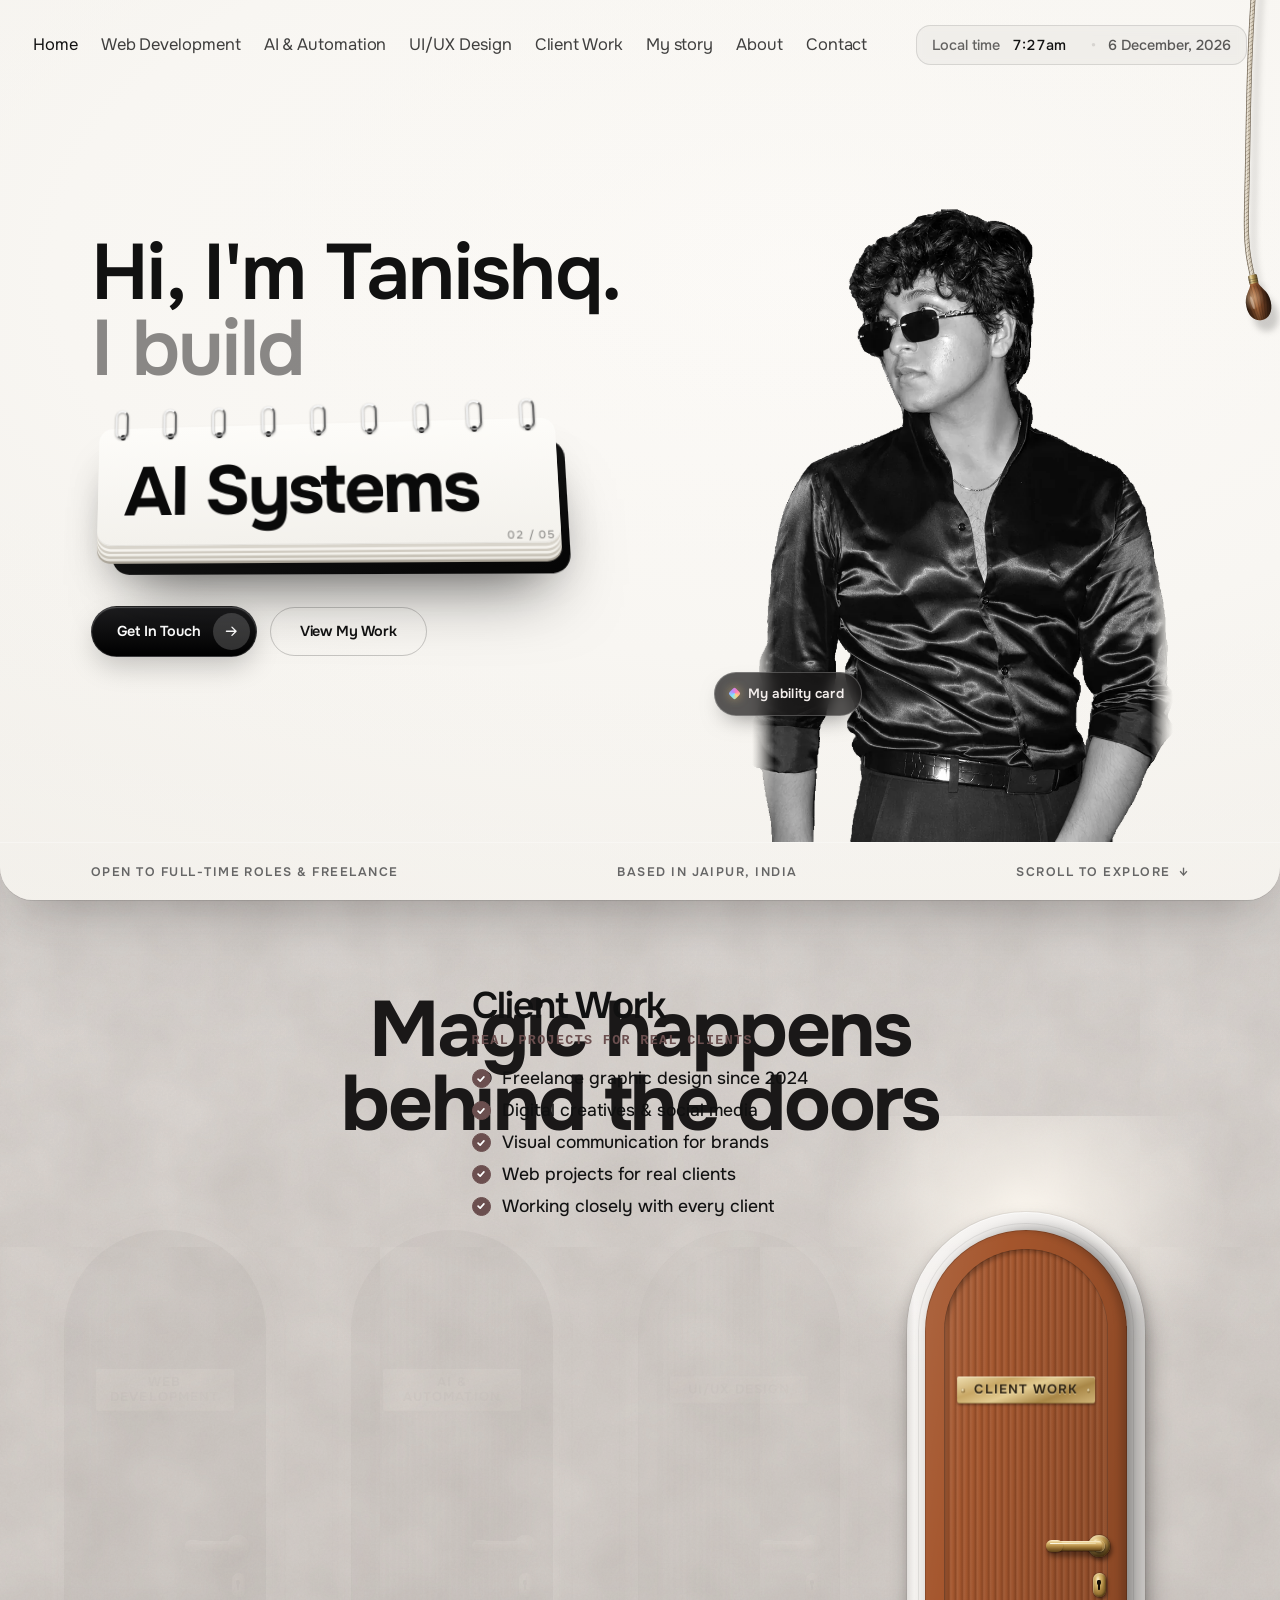
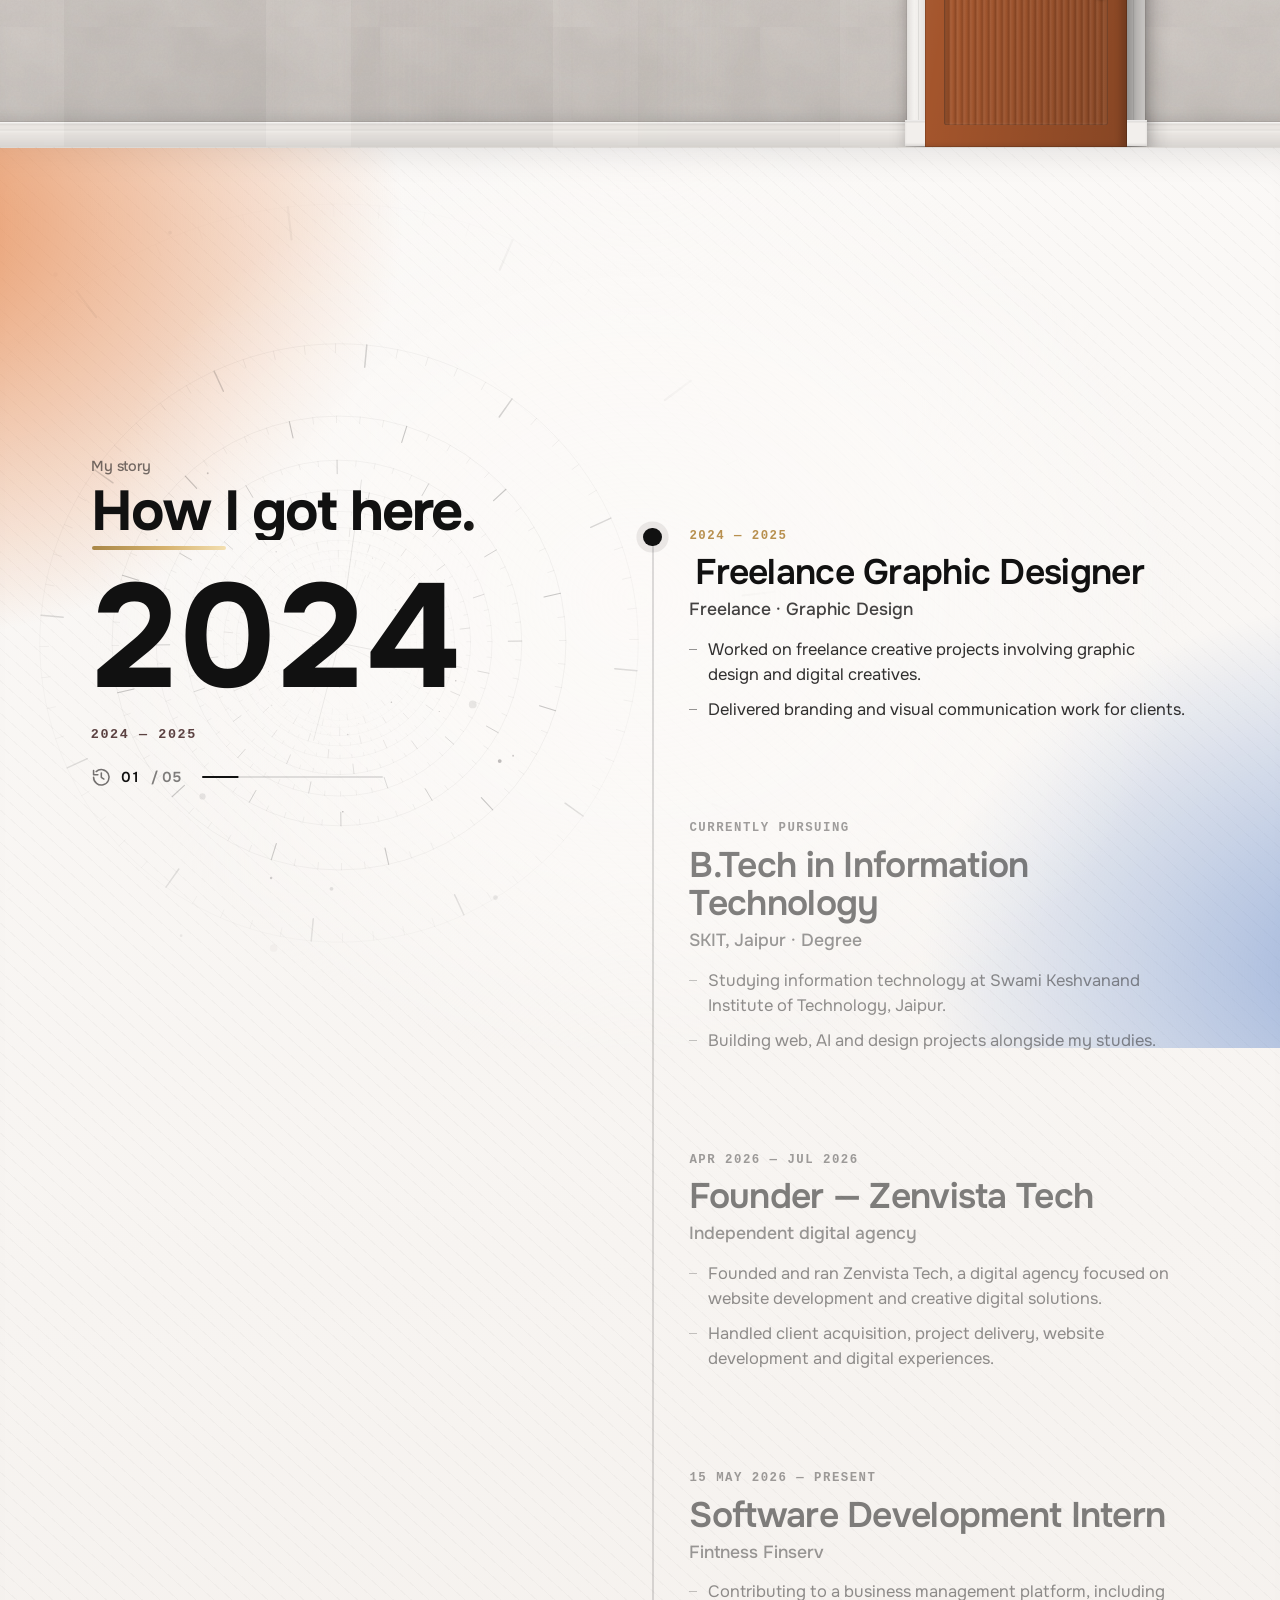
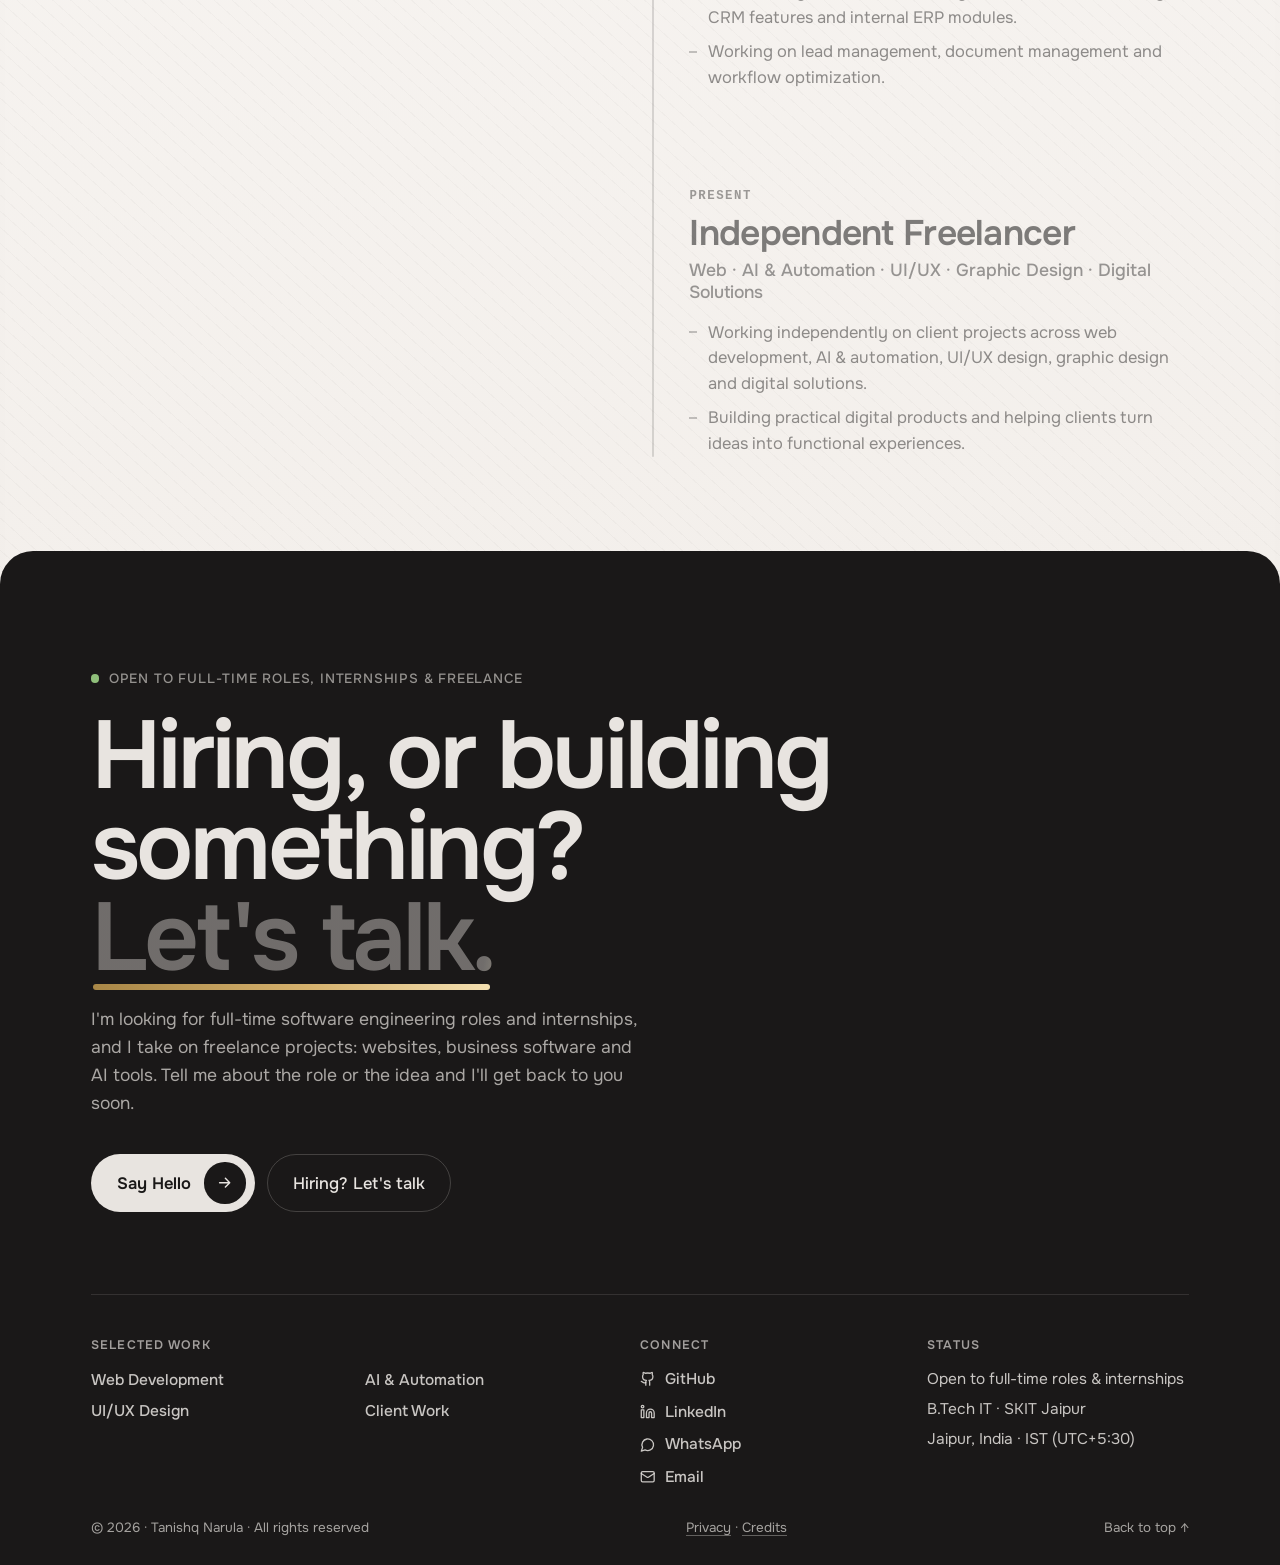
==== commit 94582893: "Rope in every room, menus that close, instant full-size videos - The rooms get the home page's own l" ====
--- a/index.html
+++ b/index.html
@@ -3,7 +3,7 @@
 
 
 
-<link rel="me" href="https://github.com/tanishqnarula12"/><link rel="me" href="https://www.linkedin.com/in/tanishq-narula-0295a7328/"/><meta name="geo.region" content="IN-RJ"/><meta name="geo.placename" content="Jaipur"/><link rel="stylesheet" href="/assets/tn/tn.css?v=bac64b72"/></head><body><div hidden=""><!--$--><!--/$--></div><a href="#main" class="skip">Skip to main content</a><div class="loader " id="loader" aria-hidden="true" style="--p:0.000"><div class="ld__bg"></div><div class="ld__stack"><div class="ld__pill " style="--k:0;--c:#1F1C1C;--t:#E8E4E0;--dir:1"><span>Web Development</span></div><div class="ld__pill " style="--k:1;--c:#22304a;--t:#E8E4E0;--dir:-1"><span>AI &amp; Automation</span></div><div class="ld__pill " style="--k:2;--c:#4a3540;--t:#E8E4E0;--dir:1"><span>UI/UX Design</span></div><div class="ld__pill " style="--k:3;--c:#7a8670;--t:#F3EEEC;--dir:-1"><span>Client Work</span></div><div class="ld__pill " style="--k:4;--c:#a4552c;--t:#F3EEEC;--dir:1"><span>Freelance Work</span></div><div class="ld__pill " style="--k:5;--c:#C4B0B0;--t:#1A1818;--dir:-1"><span>Software Engineering</span></div></div><div class="ld__hud"><div class="ld__top"><b>Tanishq Narula</b><span>Developer · AI · Design</span></div><div class="ld__bot"><div class="ld__num"><small>INITIALIZING</small>000<!-- -->%</div><div class="ld__bar"><i style="transform:scaleX(0)"></i></div></div></div></div><div class="door-cursor" id="doorCursor" aria-hidden="true"><span>Open door</span></div><header class="hdr rv "><div class="shell hdr__in"><nav aria-label="Primary"><ul class="nav"><li><a aria-current="page" href="/"><span>Home</span></a></li><li><a  href="/web-developer/"><span>Web Development</span></a></li><li><a  href="/app-developer/"><span>AI &amp; Automation</span></a></li><li><a  href="/ui-ux-designer/"><span>UI/UX Design</span></a></li><li><a  href="/graphic-designer/"><span>Client Work</span></a></li><li><a href="/#about"><span>My story</span></a></li><li><a href="/photographer/"><span>About</span></a></li><li><a  href="/contact/"><span>Contact</span></a></li></ul></nav><div class="hdr__right"><div class="chip clock " aria-label="Status or Local time"><div class="clock__desktop-view"><svg aria-hidden="true" focusable="false" viewBox="0 0 24 24" fill="none" stroke="currentColor" stroke-width="2" stroke-linecap="round" stroke-linejoin="round" style="width:13px;height:13px;opacity:0.75"><circle cx="12" cy="12" r="10"></circle><polyline points="12 6 12 12 16 14"></polyline></svg><span class="clock__lbl">Local time</span><span class="clock__time tnum">9:41am</span><span class="clock__sep" aria-hidden="true" style="opacity:0.4">•</span><svg aria-hidden="true" focusable="false" viewBox="0 0 24 24" fill="none" stroke="currentColor" stroke-width="2" stroke-linecap="round" stroke-linejoin="round" style="width:13px;height:13px;opacity:0.75"><rect x="3" y="4" width="18" height="18" rx="2" ry="2"></rect><line x1="16" y1="2" x2="16" y2="6"></line><line x1="8" y1="2" x2="8" y2="6"></line><line x1="3" y1="10" x2="21" y2="10"></line></svg><span class="clock__date">12 March, 2026</span><span class="clock__ds">12 Mar</span></div><div class="clock__mobile-status"><span class="status-sparkle" aria-hidden="true">✦</span><span class="status-label">Open to full-time roles &amp; freelance</span><svg class="status-chevron" width="12" height="12" viewBox="0 0 24 24" fill="none" stroke="currentColor" stroke-width="2.5" stroke-linecap="round" stroke-linejoin="round" aria-hidden="true" focusable="false"><polyline points="6 9 12 15 18 9"></polyline></svg></div></div><button type="button" class="chip menu-btn" id="menuBtn" style="min-height:44px;min-width:44px" aria-haspopup="dialog" aria-controls="navm" aria-expanded="false" aria-label="Open menu"><span><svg aria-hidden="true" focusable="false" viewBox="0 0 24 24" fill="none" stroke="currentColor" stroke-width="2" stroke-linecap="round"><path d="M4 6h16M4 12h16M4 18h16"></path></svg><span class="word">Menu</span></span></button></div></div></header><header class="mob-hdr" aria-label="Mobile Navigation"><div class="mob-hdr__in"><a class="mob-hdr__brand" aria-label="Tanishq Narula Home" href="/"><span class="mob-hdr__badge"><span class="mob-hdr__monogram">T</span><span class="mob-hdr__dot">.</span></span><span class="mob-hdr__name">TANISHQ<span class="mob-hdr__dot">.</span></span></a><div class="mob-hdr__actions"><a href="https://github.com/tanishqnarula12" target="_blank" rel="noopener noreferrer" class="mob-hdr__btn" aria-label="Visit Tanishq Narula&#x27;s GitHub profile"><svg aria-hidden="true" focusable="false" width="15" height="15" viewBox="0 0 24 24" fill="none" stroke="currentColor" stroke-width="2" stroke-linecap="round" stroke-linejoin="round"><path d="M15 22v-4a4.8 4.8 0 0 0-1-3.5c3 0 6-2 6-5.5.08-1.25-.27-2.48-1-3.5.28-1.15.28-2.35 0-3.5 0 0-1 0-3 1.5-2.64-.5-5.36-.5-8 0C6 2 5 2 5 2c-.3 1.15-.3 2.35 0 3.5A5.403 5.403 0 0 0 4 9c0 3.5 3 5.5 6 5.5-.39.49-.68 1.05-.85 1.65-.17.6-.22 1.23-.15 1.85v4"></path><path d="M9 18c-4.51 2-5-2-7-2"></path></svg></a><a href="https://www.linkedin.com/in/tanishq-narula-0295a7328/" target="_blank" rel="noopener noreferrer" class="mob-hdr__btn" aria-label="Visit Tanishq Narula&#x27;s LinkedIn profile"><svg aria-hidden="true" focusable="false" width="15" height="15" viewBox="0 0 24 24" fill="none" stroke="currentColor" stroke-width="2" stroke-linecap="round" stroke-linejoin="round"><path d="M16 8a6 6 0 0 1 6 6v7h-4v-7a2 2 0 0 0-2-2 2 2 0 0 0-2 2v7h-4v-7a6 6 0 0 1 6-6z"></path><rect x="2" y="9" width="4" height="12"></rect><circle cx="4" cy="4" r="2"></circle></svg></a><a href="https://wa.me/916378211535" target="_blank" rel="noopener noreferrer" class="mob-hdr__btn" aria-label="Chat with Tanishq Narula on WhatsApp"><svg aria-hidden="true" focusable="false" width="15" height="15" viewBox="0 0 24 24" fill="none" stroke="currentColor" stroke-width="2" stroke-linecap="round" stroke-linejoin="round"><path d="M7.9 20A9 9 0 1 0 4 16.1L2 22Z"></path></svg></a><button type="button" class="mob-hdr__btn mob-hdr__btn--menu" aria-label="Open navigation menu" aria-expanded="false" aria-controls="navm" aria-haspopup="dialog"><svg aria-hidden="true" focusable="false" width="15" height="15" viewBox="0 0 24 24" fill="none" stroke="currentColor" stroke-width="2.2" stroke-linecap="round"><line x1="4" x2="20" y1="6" y2="6"></line><line x1="4" x2="20" y1="12" y2="12"></line><line x1="4" x2="20" y1="18" y2="18"></line></svg></button></div></div></header><div class="cord" id="cord"><canvas class="cord__cv" aria-hidden="true"></canvas><button type="button" class="cord__hit" id="cordHit" role="switch" aria-checked="false" aria-label="Toggle dark mode (pull the cord)"></button></div><main id="main"><section id="home" class="hero" aria-label="Introduction"><div class="hero__vig" aria-hidden="true"></div><canvas class="hero__glass" aria-hidden="true"></canvas><div class="hero__stage"><div class="fig" id="fig"><img id="figBase" alt="Portrait of Tanishq Narula, software developer, AI builder and designer" width="768" height="1024" decoding="async" data-nimg="1" class="fig__img" style="color:transparent" src="/images/profile/tanishq-hero.webp"/><canvas id="figCanvas" aria-hidden="true"></canvas><button type="button" class="fig__card" id="holoOpen" aria-haspopup="dialog" aria-controls="holo">My ability card</button></div></div><div class="shell hero__content"><div class="hero__left"><h1 class="h1"><span class="sr-only">Hi, I&#x27;m Tanishq. I build software, AI systems, automations, web apps and interfaces.</span><span aria-hidden="true"><span class="line"><span style="--d:250ms">Hi, I&#x27;m <span class="hero-name">Tanishq</span>.</span></span><span class="line"><span class="soft" style="--d:370ms">I build</span></span><span class="cal-line"><span class="cal rv" id="cal" style="--d:520ms"><span class="cal__body"><span class="cal__stand"></span><span class="cal__stack"><span class="cal__back"><span class="cal__holes"><i></i><i></i><i></i><i></i><i></i><i></i><i></i><i></i><i></i><i></i></span></span><span class="cal__page" data-under="true"><span class="cal__holes"><i></i><i></i><i></i><i></i><i></i><i></i><i></i><i></i><i></i><i></i></span><span class="cal__word">AI Systems</span><span class="cal__no">02 / <!-- -->05</span><span class="cal__shade"></span></span><span class="cal__leaf"><span class="cal__face"><span class="cal__holes"><i></i><i></i><i></i><i></i><i></i><i></i><i></i><i></i><i></i><i></i></span><span class="cal__word">Software</span><span class="cal__no">01 / <!-- -->05</span><span class="cal__shade"></span></span><span class="cal__rear"><span class="cal__holes"><i></i><i></i><i></i><i></i><i></i><i></i><i></i><i></i><i></i><i></i></span></span></span></span><span class="cal__rings"><i></i><i></i><i></i><i></i><i></i><i></i><i></i><i></i><i></i><i></i></span></span><span class="cal__measure"></span></span></span></span></h1><div class="ctas rv" style="--d:750ms"><button type="button" class="pill pill--dark pill--arrow cta-talk-btn"><span class="pill__in"><span class="cta-label-desktop">Get In Touch</span><span class="cta-label-mobile"><svg class="cta-mail-icon" width="16" height="16" viewBox="0 0 24 24" fill="none" stroke="currentColor" stroke-width="2" stroke-linecap="round" stroke-linejoin="round" aria-hidden="true" focusable="false"><rect width="20" height="16" x="2" y="4" rx="2"></rect><path d="m22 7-8.97 5.7a1.94 1.94 0 0 1-2.06 0L2 7"></path></svg>Say Hello</span><span class="pill__badge"><svg aria-hidden="true" focusable="false" viewBox="0 0 24 24" fill="none" stroke="currentColor" stroke-width="2" stroke-linecap="round" stroke-linejoin="round"><path d="M5 12h14M13 6l6 6-6 6"></path></svg></span></span></button><button type="button" class="pill pill--outline cta-explore-btn"><span class="pill__in"><span class="cta-label-desktop">View My Work</span><span class="cta-label-mobile"><svg class="cta-grid-icon" width="15" height="15" viewBox="0 0 24 24" fill="currentColor" aria-hidden="true" focusable="false"><rect x="3" y="3" width="7" height="7" rx="1.5"></rect><rect x="14" y="3" width="7" height="7" rx="1.5"></rect><rect x="3" y="14" width="7" height="7" rx="1.5"></rect><rect x="14" y="14" width="7" height="7" rx="1.5"></rect></svg>View My Work</span></span></button></div></div></div><div class="shell hero__bar rv"><span>Open to full-time roles &amp; freelance</span><span class="mid">Based in Jaipur, India</span><span class="scroll">Scroll to explore <i aria-hidden="true">↓</i></span></div></section><section id="works" class="doors in " aria-labelledby="doorsTitle"><span id="doors" aria-hidden="true" style="position:absolute;top:0;pointer-events:none"></span><div class="doors__tex" aria-hidden="true"></div><div class="doors__pin"><div class="shell doors__wall"><h2 class="sr-only" id="doorsTitle">My work, one door per skill</h2><p class="paint" aria-hidden="true">Magic happens <br class="mbr"/>behind the doors</p><p class="doors__hint" aria-hidden="true">Swipe along the wall</p><div class="dinfo" id="dinfo" aria-live="polite"><h3 class="dinfo__h">Web Development</h3><p class="dinfo__t">Modern web apps, from idea to launch</p><ul class="dinfo__p"><li>Responsive websites &amp; web applications</li><li>CRM &amp; business management software</li><li>Clean, modern front-end code</li><li>Performance-minded builds</li><li>From first idea to deployment</li></ul></div><p class="doors__dots" aria-hidden="true"><i class="on"></i><i class=""></i><i class=""></i><i class=""></i></p><ul class="doors__row"><li class="unit  " style="--i:0;--door:#22304a;--door-dk:#1c2840"><button type="button" class="doorway" aria-label="Open the Web Development door"><span class="casing"></span><span class="opening"><span class="room"></span><span class="spill"></span><span class="door"><span class="door__flute"></span><span class="plate">Web Development</span><span class="handle"><span class="handle__lever"></span><span class="handle__lock"></span></span><span class="door__shade"></span><span class="leak"></span></span><span class="sill"></span></span><span class="pool"></span></button></li><li class="unit  " style="--i:1;--door:#4a3540;--door-dk:#3f2d37"><button type="button" class="doorway" aria-label="Open the AI &amp; Automation door"><span class="casing"></span><span class="opening"><span class="room"></span><span class="spill"></span><span class="door"><span class="door__flute"></span><span class="plate">AI &amp; Automation</span><span class="handle"><span class="handle__lever"></span><span class="handle__lock"></span></span><span class="door__shade"></span><span class="leak"></span></span><span class="sill"></span></span><span class="pool"></span></button></li><li class="unit  " style="--i:2;--door:#7a8670;--door-dk:#66705d"><button type="button" class="doorway" aria-label="Open the UI/UX Design door"><span class="casing"></span><span class="opening"><span class="room"></span><span class="spill"></span><span class="door"><span class="door__flute"></span><span class="plate">UI/UX Design</span><span class="handle"><span class="handle__lever"></span><span class="handle__lock"></span></span><span class="door__shade"></span><span class="leak"></span></span><span class="sill"></span></span><span class="pool"></span></button></li><li class="unit  " style="--i:3;--door:#a4552c;--door-dk:#8c4826"><button type="button" class="doorway" aria-label="Open the Client Work door"><span class="casing"></span><span class="opening"><span class="room"></span><span class="spill"></span><span class="door"><span class="door__flute"></span><span class="plate">Client Work</span><span class="handle"><span class="handle__lever"></span><span class="handle__lock"></span></span><span class="door__shade"></span><span class="leak"></span></span><span class="sill"></span></span><span class="pool"></span></button></li></ul></div><div class="doors__floor" aria-hidden="true"></div></div></section><section id="about" class="story " aria-labelledby="storyTitle" data-ch="0" style="--n:5"><div class="story__amb" aria-hidden="true"><i></i><i></i><i></i><i></i><i></i></div><div class="story__track"><div class="story__pin"><div class="shell story__stage"><div class="story__clock"><canvas class="story__bg" aria-hidden="true"></canvas><p class="eyebrow">My story</p><h2 class="story__h" id="storyTitle">How I got here.</h2><div class="story__yr" aria-hidden="true"><span class="dg"><span class="dg__c" style="--d:2"><i>0</i><i>1</i><i>2</i><i>3</i><i>4</i><i>5</i><i>6</i><i>7</i><i>8</i><i>9</i></span></span><span class="dg"><span class="dg__c" style="--d:0"><i>0</i><i>1</i><i>2</i><i>3</i><i>4</i><i>5</i><i>6</i><i>7</i><i>8</i><i>9</i></span></span><span class="dg"><span class="dg__c" style="--d:2"><i>0</i><i>1</i><i>2</i><i>3</i><i>4</i><i>5</i><i>6</i><i>7</i><i>8</i><i>9</i></span></span><span class="dg"><span class="dg__c" style="--d:4"><i>0</i><i>1</i><i>2</i><i>3</i><i>4</i><i>5</i><i>6</i><i>7</i><i>8</i><i>9</i></span></span></div><p class="story__when" aria-hidden="true">2024 — 2025</p><div class="story__meter" aria-hidden="true"><svg aria-hidden="true" focusable="false" class="story__rw" viewBox="0 0 24 24" fill="none" stroke="currentColor" stroke-width="1.8" stroke-linecap="round" stroke-linejoin="round"><path d="M3 12a9 9 0 1 0 3-6.7"></path><path d="M3 4v5h5"></path><path d="M12 7v5l3 2"></path></svg><span class="story__count">01</span><span class="story__of">/ <!-- -->05</span><i class="story__bar"><b style="transform:scaleX(0.20)"></b></i></div></div><div class="story__line"><span class="story__rail" aria-hidden="true"></span><span class="story__ttrack" aria-hidden="true"><span class="story__tail"></span></span><span class="story__dtrack" aria-hidden="true" style="top:0.00%"><span class="story__dot"></span></span><ol class="story__list"><li class="ch on " data-y="2024" data-when="2024 — 2025"><p class="ch__date">2024 — 2025</p><h3 class="ch__t">Freelance Graphic Designer</h3><p class="ch__org">Freelance · Graphic Design</p><ul class="ch__b"><li>Worked on freelance creative projects involving graphic design and digital creatives.</li><li>Delivered branding and visual communication work for clients.</li></ul></li><li class="ch  " data-y="2024" data-when="Currently pursuing"><p class="ch__date">Currently pursuing</p><h3 class="ch__t">B.Tech in Information Technology</h3><p class="ch__org">SKIT, Jaipur · Degree</p><ul class="ch__b"><li>Studying information technology at Swami Keshvanand Institute of Technology, Jaipur.</li><li>Building web, AI and design projects alongside my studies.</li></ul></li><li class="ch  " data-y="2026" data-when="Apr 2026 — Jul 2026"><p class="ch__date">Apr 2026 — Jul 2026</p><h3 class="ch__t">Founder — Zenvista Tech</h3><p class="ch__org">Independent digital agency</p><ul class="ch__b"><li>Founded and ran Zenvista Tech, a digital agency focused on website development and creative digital solutions.</li><li>Handled client acquisition, project delivery, website development and digital experiences.</li></ul></li><li class="ch  " data-y="2026" data-when="15 May 2026 — Present"><p class="ch__date">15 May 2026 — Present</p><h3 class="ch__t">Software Development Intern</h3><p class="ch__org">Fintness Finserv</p><ul class="ch__b"><li>Contributing to a business management platform, including CRM features and internal ERP modules.</li><li>Working on lead management, document management and workflow optimization.</li></ul></li><li class="ch  ch--now" data-y="2026" data-when="Present"><p class="ch__date">Present</p><h3 class="ch__t">Independent Freelancer</h3><p class="ch__org">Web · AI &amp; Automation · UI/UX · Graphic Design · Digital Solutions</p><ul class="ch__b"><li>Working independently on client projects across web development, AI &amp; automation, UI/UX design, graphic design and digital solutions.</li><li>Building practical digital products and helping clients turn ideas into functional experiences.</li></ul></li></ol></div></div></div></div></section></main><div class="sfw"><footer class="sf" id="contact-footer" aria-labelledby="sfTitle"><div class="sf__in"><p class="sf__eye"><i></i>Open to full-time roles, internships &amp; freelance</p><h2 class="sf__h" id="sfTitle">Hiring, or building something?<span>Let&#x27;s talk.</span></h2><p class="sf__p">I&#x27;m looking for full-time software engineering roles and internships, and I take on freelance projects: websites, business software and AI tools. Tell me about the role or the idea and I&#x27;ll get back to you soon.</p><div class="sf__cta"><button class="sf__btn" type="button">Say Hello<!-- --> <b><svg viewBox="0 0 24 24" fill="none" stroke="currentColor" stroke-width="2" stroke-linecap="round" stroke-linejoin="round" aria-hidden="true"><path d="M5 12h14M13 6l6 6-6 6"></path></svg></b></button><button class="sf__ghost" type="button" data-tn-hire="">Hiring? Let&#x27;s talk</button></div><div class="sf__cols"><div><h3>Selected Work</h3><ul class="work"><li><a href="/web-developer/">Web Development</a></li><li><a href="/app-developer/">AI &amp; Automation</a></li><li><a href="/ui-ux-designer/">UI/UX Design</a></li><li><a href="/graphic-designer/">Client Work</a></li></ul></div><div><h3>Connect</h3><ul><li><a href="https://github.com/tanishqnarula12" target="_blank" rel="noopener noreferrer" aria-label="Visit Tanishq Narula&#x27;s GitHub profile" style="display:inline-flex;align-items:center;gap:0.55rem"><svg aria-hidden="true" focusable="false" width="15" height="15" viewBox="0 0 24 24" fill="none" stroke="currentColor" stroke-width="2" stroke-linecap="round" stroke-linejoin="round"><path d="M15 22v-4a4.8 4.8 0 0 0-1-3.5c3 0 6-2 6-5.5.08-1.25-.27-2.48-1-3.5.28-1.15.28-2.35 0-3.5 0 0-1 0-3 1.5-2.64-.5-5.36-.5-8 0C6 2 5 2 5 2c-.3 1.15-.3 2.35 0 3.5A5.403 5.403 0 0 0 4 9c0 3.5 3 5.5 6 5.5-.39.49-.68 1.05-.85 1.65-.17.6-.22 1.23-.15 1.85v4"></path><path d="M9 18c-4.51 2-5-2-7-2"></path></svg><span>GitHub</span></a></li><li><a href="https://www.linkedin.com/in/tanishq-narula-0295a7328/" target="_blank" rel="noopener noreferrer" aria-label="Visit Tanishq Narula&#x27;s LinkedIn profile" style="display:inline-flex;align-items:center;gap:0.55rem"><svg aria-hidden="true" focusable="false" width="15" height="15" viewBox="0 0 24 24" fill="none" stroke="currentColor" stroke-width="2" stroke-linecap="round" stroke-linejoin="round"><path d="M16 8a6 6 0 0 1 6 6v7h-4v-7a2 2 0 0 0-2-2 2 2 0 0 0-2 2v7h-4v-7a6 6 0 0 1 6-6z"></path><rect x="2" y="9" width="4" height="12"></rect><circle cx="4" cy="4" r="2"></circle></svg><span>LinkedIn</span></a></li><li><a href="https://wa.me/916378211535" target="_blank" rel="noopener noreferrer" aria-label="Chat with Tanishq Narula on WhatsApp" style="display:inline-flex;align-items:center;gap:0.55rem"><svg aria-hidden="true" focusable="false" width="15" height="15" viewBox="0 0 24 24" fill="none" stroke="currentColor" stroke-width="2" stroke-linecap="round" stroke-linejoin="round"><path d="M7.9 20A9 9 0 1 0 4 16.1L2 22Z"></path></svg><span>WhatsApp</span></a></li><li><a href="mailto:tanishqnarula60@gmail.com" aria-label="Email Tanishq Narula" style="display:inline-flex;align-items:center;gap:0.55rem"><svg aria-hidden="true" focusable="false" width="15" height="15" viewBox="0 0 24 24" fill="none" stroke="currentColor" stroke-width="2" stroke-linecap="round" stroke-linejoin="round"><rect width="20" height="16" x="2" y="4" rx="2"></rect><path d="m22 7-8.97 5.7a1.94 1.94 0 0 1-2.06 0L2 7"></path></svg><span>Email</span></a></li></ul></div><div><h3>Status</h3><ul><li class="st">Open to full-time roles &amp; internships</li><li class="st">B.Tech IT · SKIT Jaipur</li><li class="st">Jaipur, India · IST (UTC+5:30)</li></ul></div></div><div class="sf__bot"><span>© <span data-fyear="true">2026</span> · Tanishq Narula · All rights reserved</span><span class="sf__legal"><a href="/privacy/">Privacy</a> · <a href="/credits/">Credits</a></span><button type="button" aria-label="Scroll back to top of page">Back to top ↑</button></div></div></footer></div><button type="button" class="totop " aria-label="Back to top" style="--len:150.80;--p:0.0000"><svg class="ring" viewBox="0 0 52 52" aria-hidden="true"><circle cx="26" cy="26" r="24"></circle></svg><svg class="ar" viewBox="0 0 24 24" fill="none" stroke="currentColor" stroke-width="2" stroke-linecap="round" stroke-linejoin="round" aria-hidden="true"><path d="M12 19V5M6 11l6-6 6 6"></path></svg><span class="lbl">Back to top</span></button><!--$--><!--/$--><script id="_R_">(globalThis["TURBOPACK"] || (globalThis["TURBOPACK"] = [])).push({"otherChunks":["static/chunks/1ckvzn7sfprko.js","static/chunks/2r4s4h5xul1n-.js","static/chunks/216iyidhmrh3u.js","static/chunks/1kb4dcqdypxx7.js"],"runtimeModuleIds":[94553]});</script><script src="/_next/static/chunks/1ckvzn7sfprko.js" async=""></script><script>(self.__next_f=self.__next_f||[]).push([0])</script><script>self.__next_f.push([1,"1:\"$Sreact.fragment\"\n3:\"/_next/static/chunks/0o8vbuwhupzhf.3674d3a0.js\"\n4:I[65150,[\"$3\"],\"ThemeProvider\"]\n5:I[5829,[\"$3\"],\"PageLoader\"]\n6:I[4555,[\"$3\"],\"DoorCursor\"]\n7:I[39756,[\"$3\"],\"default\"]\n8:I[37457,[\"$3\"],\"default\"]\n9:I[22016,[\"$3\"],\"\"]\na:I[7982,[\"$3\"],\"CookieBanner\"]\nc:I[47257,[\"$3\"],\"ClientPageRoot\"]\nd:\"/_next/static/chunks/2rkqosa3zbeig.4a60fe15.js\"\ne:\"/_next/static/chunks/1yfhsg1w1az-m.82ced3e4.js\"\nf:I[52683,[\"$3\",\"$d\",\"$e\"],\"default\"]\n12:I[97367,[\"$3\"],\"OutletBoundary\"]\n13:\"$Sreact.suspense\"\n15:\"ViewportBoundary\"\n16:I[97367,[\"$3\"],\"$15\"]\n18:\"MetadataBoundary\"\n19:I[97367,[\"$3\"],\"$18\"]\n1b:I[68027,[\"$3\"],\"default\",1]\n:HL[\"/_next/static/chunks/22brrvtifdf2p.css\",\"style\"]\n:HL[\"/_next/static/chunks/0xe22lsjlko7w.css\",\"style\"]\n:HL[\"https://fonts.googleapis.com/css2?family=Instrument+Serif:ital@0;1&family=Playfair+Display:ital,wght@1,400;1,600&family=Caveat:wght@500;600;700&family=Onest:wght@300;400;500;600;700;800;900&display=swap\",\"style\"]\n2:Td64,{\"@context\":\"https://schema.org\",\"@graph\":[{\"@type\":\"Person\",\"@id\":\"https://tanishqnarula.dev/#tanishq\",\"name\":\"Tanishq Narula\",\"givenName\":\"Tanishq\",\"familyName\":\"Narula\",\"alternateName\":[\"Tanishq\",\"tanishqnarula12\"],\"url\":\"https://tanishqnarula.dev/\",\"image\":\"https://tanishqnarula.dev/images/profile/tanishq-portrait.webp\",\"jobTitle\":\"Freelance Software Developer, AI Builder and Designer\",\"description\":\"Freelance software developer and designer in Jaipur, India. Tanishq Narula builds websites, web apps, AI automation and UI/UX design for startups and businesses. Available for freelance projects.\",\"email\":\"mailto:tanishqnarula60@gmail.com\",\"telephone\":\"+91-6378211535\",\"sameAs\":[\"https://github.com/tanishqnarula12\",\"https://www.linkedin.com/in/tanishq-narula-0295a7328/\"],\"knowsAbout\":[\"Web Development\",\"Web Applications\",\"CRM Development\",\"AI & Automation\",\"Workflow Automation\",\"UI/UX Design\",\"Graphic Design\",\"Branding\",\"Visual Communication\"],\"address\":{\"@type\":\"PostalAddress\",\"addressLocality\":\"Jaipur\",\"addressRegion\":\"Rajasthan\",\"addressCountry\":\"IN\"},\"affiliation\":{\"@type\":\"CollegeOrUniversity\",\"name\":\"Swami Keshvanand Institute of Technology, Jaipur\"},\"worksFor\":{\"@type\":\"Organization\",\"name\":\"Fintness Finserv\"}},{\"@type\":\"ProfessionalService\",\"@id\":\"https://tanishqnarula.dev/#services\",\"name\":\"Tanishq Narula — Freelance Web, AI & Design\",\"url\":\"https://tanishqnarula.dev/\",\"image\":\"https://tanishqnarula.dev/images/seo/tanishq-narula-og.jpg\",\"description\":\"Freelance software developer and designer in Jaipur, India. Tanishq Narula builds websites, web apps, AI automation and UI/UX design for startups and businesses. Available for freelance projects.\",\"email\":\"mailto:tanishqnarula60@gmail.com\",\"telephone\":\"+91-6378211535\",\"founder\":{\"@id\":\"https://tanishqnarula.dev/#tanishq\"},\"address\":{\"@type\":\"PostalAddress\",\"addressLocality\":\"Jaipur\",\"addressRegion\":\"Rajasthan\",\"addressCountry\":\"IN\"},\"areaServed\":[{\"@type\":\"Country\",\"name\":\"India\"},{\"@type\":\"Place\",\"name\":\"Worldwide (remote)\"}],\"hasOfferCatalog\":{\"@type\":\"OfferCatalog\",\"name\":\"Freelance services\",\"itemListElement\":[{\"@type\":\"Offer\",\"itemOffered\":{\"@type\":\"Service\",\"name\":\"Web Development\",\"description\":\"Responsive websites, web applications and business software such as CRM tools, built end to end.\",\"provider\":{\"@id\":\"https://tanishqnarula.dev/#tanishq\"}}},{\"@type\":\"Offer\",\"itemOffered\":{\"@type\":\"Service\",\"name\":\"AI & Automation\",\"description\":\"AI-powered applications and automated workflows for businesses.\",\"provider\":{\"@id\":\"https://tanishqnarula.dev/#tanishq\"}}},{\"@type\":\"Offer\",\"itemOffered\":{\"@type\":\"Service\",\"name\":\"UI/UX Design\",\"description\":\"User flows, wireframes, interface design and interactive prototypes.\",\"provider\":{\"@id\":\"https://tanishqnarula.dev/#tanishq\"}}},{\"@type\":\"Offer\",\"itemOffered\":{\"@type\":\"Service\",\"name\":\"Graphic Design\",\"description\":\"Social media creatives, branding and visual communication for clients.\",\"provider\":{\"@id\":\"https://tanishqnarula.dev/#tanishq\"}}}]}},{\"@type\":\"WebSite\",\"@id\":\"https://tanishqnarula.dev/#website\",\"url\":\"https://tanishqnarula.dev/\",\"name\":\"Tanishq Narula — Portfolio\",\"description\":\"Freelance software developer and designer in Jaipur, India. Tanishq Narula builds websites, web apps, AI automation and UI/UX design for startups and businesses. Available for freelance projects.\",\"publisher\":{\"@id\":\"https://tanishqnarula.dev/#tanishq\"},\"inLanguage\":\"en\"}]}b:[[\"children\",{\"s\":\"__PAGE__\",\"h\":512,\"d\":{\"r\":[\"$\",\"$1\",\"c\",{\"children\":[[\"$\",\"$Lc\",null,{\"Component\":\"$f\",\"serverProvidedParams\":{\"searchParams\":{},\"params\":{},\"promises\":[\"$@10\",\"$@11\"]}}],[[\"$\",\"script\",\"script-0\",{\"src\":\"/_next/static/chunks/2rkqosa3zbeig.4a60fe15.js\",\"async\":true,\"nonce\":\"$undefined\"}],[\"$\",\"script\",\"script-1\",{\"src\":\"/_next/static/chunks/1yfhsg1w1az-m.82ced3e4.js\",\"async\":true,\"nonce\":\"$undefined\"}]],[\"$\",\"$L12\",null,{\"children\":[\"$\",\"$13\",null,{\"name\":\"Next.MetadataOutlet\",\"children\":\"$@14\"}]}]]}],\"p\":false,\"v\":null}}]]\n0:{\"P\":null,\"c\":[\"\",\"\"],\"q\":\"\",\"i\":false,\"t\":{\"t\":{\"s\":\"\",\"h\":528,\"d\":{\"r\":[\"$\",\"$1\",\"c\",{\"children\":[[[\"$\",\"link\",\"0\",{\"rel\":\"stylesheet\",\"href\":\"/_next/static/chunks/22brrvtifdf2p.css\",\"precedence\":\"next\",\"crossOrigin\":\"$undefined\",\"nonce\":\"$undefined\"}],[\"$\",\"link\",\"1\",{\"rel\":\"stylesheet\",\"href\":\"/_next/static/chunks/0xe22lsjlko7w.css\",\"precedence\":\"next\",\"crossOrigin\":\"$undefined\",\"nonce\":\"$undefined\"}],[\"$\",\"script\",\"script-0\",{\"src\":\"/_next/static/chunks/0o8vbuwhupzhf.3674d3a0.js\",\"async\":true,\"nonce\":\"$undefined\"}]],[\"$\",\"html\",null,{\"lang\":\"en\",\"suppressHydrationWarning\":true,\"children\":[[\"$\",\"head\",null,{\"children\":[[\"$\",\"link\",null,{\"rel\":\"preconnect\",\"href\":\"https://fonts.googleapis.com\"}],[\"$\",\"link\",null,{\"rel\":\"preconnect\",\"href\":\"https://fonts.gstatic.com\",\"crossOrigin\":\"anonymous\"}],[\"$\",\"link\",null,{\"rel\":\"stylesheet\",\"href\":\"https://fonts.googleapis.com/css2?family=Instrument+Serif:ital@0;1&family=Playfair+Display:ital,wght@1,400;1,600&family=Caveat:wght@500;600;700&family=Onest:wght@300;400;500;600;700;800;900&display=swap\"}],[\"$\",\"script\",null,{\"dangerouslySetInnerHTML\":{\"__html\":\"if(/[?&]embed\\b/.test(location.search))document.documentElement.classList.add('embed');try{var tnN=performance.getEntriesByType&&performance.getEntriesByType('navigation')[0];if(sessionStorage.getItem('tnDoor')!==null&&(location.hash==='#works'||(tnN&&tnN.type==='back_forward')))document.documentElement.classList.add('tn-return')}catch(e){}try{if(localStorage.getItem('tn-mode')==='dark')document.documentElement.dataset.mode='dark'}catch(e){}\"}}],[\"$\",\"script\",null,{\"type\":\"application/ld+json\",\"dangerouslySetInnerHTML\":{\"__html\":\"$2\"}}]]}],[\"$\",\"body\",null,{\"children\":[\"$\",\"$L4\",null,{\"children\":[[\"$\",\"a\",null,{\"href\":\"#main\",\"className\":\"skip\",\"children\":\"Skip to main content\"}],[\"$\",\"$L5\",null,{}],[\"$\",\"$L6\",null,{}],[\"$\",\"$L7\",null,{\"parallelRouterKey\":\"children\",\"error\":\"$undefined\",\"errorStyles\":\"$undefined\",\"errorScripts\":\"$undefined\",\"template\":[\"$\",\"$L8\",null,{}],\"templateStyles\":\"$undefined\",\"templateScripts\":\"$undefined\",\"notFound\":[[[\"$\",\"head\",null,{\"children\":[[\"$\",\"title\",null,{\"children\":\"Page Not Found — Tanishq Narula\"}],[\"$\",\"meta\",null,{\"name\":\"robots\",\"content\":\"noindex, nofollow\"}]]}],[\"$\",\"div\",null,{\"style\":{\"minHeight\":\"100vh\",\"display\":\"flex\",\"flexDirection\":\"column\",\"alignItems\":\"center\",\"justifyContent\":\"center\",\"background\":\"#0e0e0e\",\"color\":\"#ffffff\",\"fontFamily\":\"sans-serif\",\"gap\":\"1rem\"},\"children\":[[\"$\",\"h1\",null,{\"style\":{\"fontSize\":\"3rem\",\"margin\":0},\"children\":\"404\"}],[\"$\",\"p\",null,{\"style\":{\"color\":\"#888888\",\"margin\":0},\"children\":\"Page Not Found\"}],[\"$\",\"$L9\",null,{\"href\":\"/\",\"style\":{\"color\":\"#ffffff\",\"textDecoration\":\"underline\"},\"children\":\"Return Home\"}]]}]],[]],\"forbidden\":\"$undefined\",\"unauthorized\":\"$undefined\"}],[\"$\",\"$La\",null,{}]]}]}]]}]]}],\"p\":false,\"v\":null},\"c\":\"$Qb\"},\"h\":{\"r\":[\"$\",\"$1\",\"h\",{\"children\":[null,[\"$\",\"$L16\",null,{\"children\":\"$L17\"}],[\"$\",\"$L19\",null,{\"children\":[[\"$\",\"div\",null,{\"hidden\":true,\"children\":[\"$\",\"$13\",null,{\"name\":\"Next.Metadata\",\"children\":\"$L1a\"}]}],null]}],null]}],\"p\":false,\"v\":null}},\"m\":\"$undefined\",\"G\":[\"$1b\",[[\"$\",\"link\",\"0\",{\"rel\":\"stylesheet\",\"href\":\"/_next/static/chunks/22brrvtifdf2p.css\",\"precedence\":\"next\",\"crossOrigin\":\"$undefined\",\"nonce\":\"$undefined\"}],[\"$\",\"link\",\"1\",{\"rel\":\"stylesheet\",\"href\":\"/_next/static/chunks/0xe22lsjlko7w.css\",\"precedence\":\"next\",\"crossOrigin\":\"$undefined\",\"nonce\":\"$undefined\"}]]],\"S\":true,\"r\":\"$undefined\",\"s\":\"$undefined\",\"a\":\"$undefined\",\"l\":\"$undefined\",\"p\":\"$undefined\",\"d\":\"$undefined\",\"b\":\"RlOdAbPpOtlxFIB_u5cHp\"}\n10:{}\n11:\"$b:0:1:d:r:props:children:0:props:serverProvidedParams:params\"\n17:[[\"$\",\"meta\",\"0\",{\"charSet\":\"utf-8\"}],[\"$\",\"meta\",\"1\",{\"name\":\"viewport\",\"content\":\"width=device-width, initial-scale=1\"}]]\n1c:I[27201,[\"$3\"],\"IconMark\"]\n14:null\n1a:[[\"$\",\"title\",\"0\",{\"children\":\"Tanishq Narula — Freelance Web Developer, AI & UI/UX Designer in Jaipur\"}],[\"$\",\"meta\",\"1\",{\"name\":\"description\",\"content\":\"Freelance software developer and designer in Jaipur, India. Tanishq Narula builds websites, web apps, AI automation and UI/UX design for startups and businesses. Available for freelance projects.\"}],[\"$\",\"link\",\"2\",{\"rel\":\"author\",\"href\":\"https://tanishqnarula.dev/\"}],[\"$\",\"meta\",\"3\",{\"name\":\"author\",\"content\":\"Tanishq Narula\"}],[\"$\",\"meta\",\"4\",{\"name\":\"keywords\",\"content\":\"Tanishq Narula,freelance web developer,freelance developer India,freelance developer Jaipur,hire freelance web developer,freelance software developer,AI automation freelancer,AI developer India,freelance UI/UX designer,UI/UX designer Jaipur,freelance graphic designer Jaipur,web developer Jaipur,website developer India,React developer India,full stack developer freelance\"}],[\"$\",\"meta\",\"5\",{\"name\":\"creator\",\"content\":\"Tanishq Narula\"}],[\"$\",\"meta\",\"6\",{\"name\":\"publisher\",\"content\":\"Tanishq Narula\"}],[\"$\",\"meta\",\"7\",{\"name\":\"robots\",\"content\":\"index, follow\"}],[\"$\",\"meta\",\"8\",{\"name\":\"googlebot\",\"content\":\"index, follow, max-video-preview:-1, max-image-preview:large, max-snippet:-1\"}],[\"$\",\"link\",\"9\",{\"rel\":\"canonical\",\"href\":\"https://tanishqnarula.dev/\"}],[\"$\",\"meta\",\"10\",{\"property\":\"og:title\",\"content\":\"Tanishq Narula — Freelance Web Developer, AI & UI/UX Designer in Jaipur\"}],[\"$\",\"meta\",\"11\",{\"property\":\"og:description\",\"content\":\"Freelance software developer and designer in Jaipur, India. Tanishq Narula builds websites, web apps, AI automation and UI/UX design for startups and businesses. Available for freelance projects.\"}],[\"$\",\"meta\",\"12\",{\"property\":\"og:url\",\"content\":\"https://tanishqnarula.dev/\"}],[\"$\",\"meta\",\"13\",{\"property\":\"og:site_name\",\"content\":\"Tanishq Narula\"}],[\"$\",\"meta\",\"14\",{\"property\":\"og:locale\",\"content\":\"en_US\"}],[\"$\",\"meta\",\"15\",{\"property\":\"og:image\",\"content\":\"https://tanishqnarula.dev/images/seo/tanishq-narula-og.jpg\"}],[\"$\",\"meta\",\"16\",{\"property\":\"og:image:type\",\"content\":\"image/jpeg\"}],[\"$\",\"meta\",\"17\",{\"property\":\"og:image:width\",\"content\":\"1200\"}],[\"$\",\"meta\",\"18\",{\"property\":\"og:image:height\",\"content\":\"630\"}],[\"$\",\"meta\",\"19\",{\"property\":\"og:image:alt\",\"content\":\"Tanishq Narula — Portfolio\"}],[\"$\",\"meta\",\"20\",{\"property\":\"og:type\",\"content\":\"profile\"}],[\"$\",\"meta\",\"21\",{\"name\":\"twitter:card\",\"content\":\"summary_large_image\"}],[\"$\",\"meta\",\"22\",{\"name\":\"twitter:title\",\"content\":\"Tanishq Narula — Freelance Web Developer, AI & UI/UX Designer in Jaipur\"}],[\"$\",\"meta\",\"23\",{\"name\":\"twitter:description\",\"content\":\"Freelance software developer and designer in Jaipur, India. Tanishq Narula builds websites, web apps, AI automation and UI/UX design for startups and businesses. Available for freelance projects.\"}],[\"$\",\"meta\",\"24\",{\"name\":\"twitter:image\",\"content\":\"https://tanishqnarula.dev/images/seo/tanishq-narula-og.jpg\"}],[\"$\",\"link\",\"25\",{\"rel\":\"shortcut icon\",\"href\":\"/tn-favicon.ico\"}],[\"$\",\"link\",\"26\",{\"rel\":\"icon\",\"href\":\"/tn-favicon.ico\",\"sizes\":\"any\"}],[\"$\",\"link\",\"27\",{\"rel\":\"icon\",\"href\":\"/tn-icon-32.png\",\"sizes\":\"32x32\",\"type\":\"image/png\"}],[\"$\",\"link\",\"28\",{\"rel\":\"icon\",\"href\":\"/tn-icon-16.png\",\"sizes\":\"16x16\",\"type\":\"image/png\"}],[\"$\",\"link\",\"29\",{\"rel\":\"icon\",\"href\":\"/tn-icon-192.png\",\"sizes\":\"192x192\",\"type\":\"image/png\"}],[\"$\",\"link\",\"30\",{\"rel\":\"apple-touch-icon\",\"href\":\"/tn-apple-touch-icon.png\",\"sizes\":\"180x180\",\"type\":\"image/png\"}],[\"$\",\"$L1c\",\"31\",{}]]\n"])</script>
+<link rel="me" href="https://github.com/tanishqnarula12"/><link rel="me" href="https://www.linkedin.com/in/tanishq-narula-0295a7328/"/><meta name="geo.region" content="IN-RJ"/><meta name="geo.placename" content="Jaipur"/><link rel="stylesheet" href="/assets/tn/tn.css?v=dacbda3f"/></head><body><div hidden=""><!--$--><!--/$--></div><a href="#main" class="skip">Skip to main content</a><div class="loader " id="loader" aria-hidden="true" style="--p:0.000"><div class="ld__bg"></div><div class="ld__stack"><div class="ld__pill " style="--k:0;--c:#1F1C1C;--t:#E8E4E0;--dir:1"><span>Web Development</span></div><div class="ld__pill " style="--k:1;--c:#22304a;--t:#E8E4E0;--dir:-1"><span>AI &amp; Automation</span></div><div class="ld__pill " style="--k:2;--c:#4a3540;--t:#E8E4E0;--dir:1"><span>UI/UX Design</span></div><div class="ld__pill " style="--k:3;--c:#7a8670;--t:#F3EEEC;--dir:-1"><span>Client Work</span></div><div class="ld__pill " style="--k:4;--c:#a4552c;--t:#F3EEEC;--dir:1"><span>Freelance Work</span></div><div class="ld__pill " style="--k:5;--c:#C4B0B0;--t:#1A1818;--dir:-1"><span>Software Engineering</span></div></div><div class="ld__hud"><div class="ld__top"><b>Tanishq Narula</b><span>Developer · AI · Design</span></div><div class="ld__bot"><div class="ld__num"><small>INITIALIZING</small>000<!-- -->%</div><div class="ld__bar"><i style="transform:scaleX(0)"></i></div></div></div></div><div class="door-cursor" id="doorCursor" aria-hidden="true"><span>Open door</span></div><header class="hdr rv "><div class="shell hdr__in"><nav aria-label="Primary"><ul class="nav"><li><a aria-current="page" href="/"><span>Home</span></a></li><li><a  href="/web-developer/"><span>Web Development</span></a></li><li><a  href="/app-developer/"><span>AI &amp; Automation</span></a></li><li><a  href="/ui-ux-designer/"><span>UI/UX Design</span></a></li><li><a  href="/graphic-designer/"><span>Client Work</span></a></li><li><a href="/#about"><span>My story</span></a></li><li><a href="/photographer/"><span>About</span></a></li><li><a  href="/contact/"><span>Contact</span></a></li></ul></nav><div class="hdr__right"><div class="chip clock " aria-label="Status or Local time"><div class="clock__desktop-view"><svg aria-hidden="true" focusable="false" viewBox="0 0 24 24" fill="none" stroke="currentColor" stroke-width="2" stroke-linecap="round" stroke-linejoin="round" style="width:13px;height:13px;opacity:0.75"><circle cx="12" cy="12" r="10"></circle><polyline points="12 6 12 12 16 14"></polyline></svg><span class="clock__lbl">Local time</span><span class="clock__time tnum">9:41am</span><span class="clock__sep" aria-hidden="true" style="opacity:0.4">•</span><svg aria-hidden="true" focusable="false" viewBox="0 0 24 24" fill="none" stroke="currentColor" stroke-width="2" stroke-linecap="round" stroke-linejoin="round" style="width:13px;height:13px;opacity:0.75"><rect x="3" y="4" width="18" height="18" rx="2" ry="2"></rect><line x1="16" y1="2" x2="16" y2="6"></line><line x1="8" y1="2" x2="8" y2="6"></line><line x1="3" y1="10" x2="21" y2="10"></line></svg><span class="clock__date">12 March, 2026</span><span class="clock__ds">12 Mar</span></div><div class="clock__mobile-status"><span class="status-sparkle" aria-hidden="true">✦</span><span class="status-label">Open to full-time roles &amp; freelance</span><svg class="status-chevron" width="12" height="12" viewBox="0 0 24 24" fill="none" stroke="currentColor" stroke-width="2.5" stroke-linecap="round" stroke-linejoin="round" aria-hidden="true" focusable="false"><polyline points="6 9 12 15 18 9"></polyline></svg></div></div><button type="button" class="chip menu-btn" id="menuBtn" style="min-height:44px;min-width:44px" aria-haspopup="dialog" aria-controls="navm" aria-expanded="false" aria-label="Open menu"><span><svg aria-hidden="true" focusable="false" viewBox="0 0 24 24" fill="none" stroke="currentColor" stroke-width="2" stroke-linecap="round"><path d="M4 6h16M4 12h16M4 18h16"></path></svg><span class="word">Menu</span></span></button></div></div></header><header class="mob-hdr" aria-label="Mobile Navigation"><div class="mob-hdr__in"><a class="mob-hdr__brand" aria-label="Tanishq Narula Home" href="/"><span class="mob-hdr__badge"><span class="mob-hdr__monogram">T</span><span class="mob-hdr__dot">.</span></span><span class="mob-hdr__name">TANISHQ<span class="mob-hdr__dot">.</span></span></a><div class="mob-hdr__actions"><a href="https://github.com/tanishqnarula12" target="_blank" rel="noopener noreferrer" class="mob-hdr__btn" aria-label="Visit Tanishq Narula&#x27;s GitHub profile"><svg aria-hidden="true" focusable="false" width="15" height="15" viewBox="0 0 24 24" fill="none" stroke="currentColor" stroke-width="2" stroke-linecap="round" stroke-linejoin="round"><path d="M15 22v-4a4.8 4.8 0 0 0-1-3.5c3 0 6-2 6-5.5.08-1.25-.27-2.48-1-3.5.28-1.15.28-2.35 0-3.5 0 0-1 0-3 1.5-2.64-.5-5.36-.5-8 0C6 2 5 2 5 2c-.3 1.15-.3 2.35 0 3.5A5.403 5.403 0 0 0 4 9c0 3.5 3 5.5 6 5.5-.39.49-.68 1.05-.85 1.65-.17.6-.22 1.23-.15 1.85v4"></path><path d="M9 18c-4.51 2-5-2-7-2"></path></svg></a><a href="https://www.linkedin.com/in/tanishq-narula-0295a7328/" target="_blank" rel="noopener noreferrer" class="mob-hdr__btn" aria-label="Visit Tanishq Narula&#x27;s LinkedIn profile"><svg aria-hidden="true" focusable="false" width="15" height="15" viewBox="0 0 24 24" fill="none" stroke="currentColor" stroke-width="2" stroke-linecap="round" stroke-linejoin="round"><path d="M16 8a6 6 0 0 1 6 6v7h-4v-7a2 2 0 0 0-2-2 2 2 0 0 0-2 2v7h-4v-7a6 6 0 0 1 6-6z"></path><rect x="2" y="9" width="4" height="12"></rect><circle cx="4" cy="4" r="2"></circle></svg></a><a href="https://wa.me/916378211535" target="_blank" rel="noopener noreferrer" class="mob-hdr__btn" aria-label="Chat with Tanishq Narula on WhatsApp"><svg aria-hidden="true" focusable="false" width="15" height="15" viewBox="0 0 24 24" fill="none" stroke="currentColor" stroke-width="2" stroke-linecap="round" stroke-linejoin="round"><path d="M7.9 20A9 9 0 1 0 4 16.1L2 22Z"></path></svg></a><button type="button" class="mob-hdr__btn mob-hdr__btn--menu" aria-label="Open navigation menu" aria-expanded="false" aria-controls="navm" aria-haspopup="dialog"><svg aria-hidden="true" focusable="false" width="15" height="15" viewBox="0 0 24 24" fill="none" stroke="currentColor" stroke-width="2.2" stroke-linecap="round"><line x1="4" x2="20" y1="6" y2="6"></line><line x1="4" x2="20" y1="12" y2="12"></line><line x1="4" x2="20" y1="18" y2="18"></line></svg></button></div></div></header><div class="cord" id="cord"><canvas class="cord__cv" aria-hidden="true"></canvas><button type="button" class="cord__hit" id="cordHit" role="switch" aria-checked="false" aria-label="Toggle dark mode (pull the cord)"></button></div><main id="main"><section id="home" class="hero" aria-label="Introduction"><div class="hero__vig" aria-hidden="true"></div><canvas class="hero__glass" aria-hidden="true"></canvas><div class="hero__stage"><div class="fig" id="fig"><img id="figBase" alt="Portrait of Tanishq Narula, software developer, AI builder and designer" width="768" height="1024" decoding="async" data-nimg="1" class="fig__img" style="color:transparent" src="/images/profile/tanishq-hero.webp"/><canvas id="figCanvas" aria-hidden="true"></canvas><button type="button" class="fig__card" id="holoOpen" aria-haspopup="dialog" aria-controls="holo">My ability card</button></div></div><div class="shell hero__content"><div class="hero__left"><h1 class="h1"><span class="sr-only">Hi, I&#x27;m Tanishq. I build software, AI systems, automations, web apps and interfaces.</span><span aria-hidden="true"><span class="line"><span style="--d:250ms">Hi, I&#x27;m <span class="hero-name">Tanishq</span>.</span></span><span class="line"><span class="soft" style="--d:370ms">I build</span></span><span class="cal-line"><span class="cal rv" id="cal" style="--d:520ms"><span class="cal__body"><span class="cal__stand"></span><span class="cal__stack"><span class="cal__back"><span class="cal__holes"><i></i><i></i><i></i><i></i><i></i><i></i><i></i><i></i><i></i><i></i></span></span><span class="cal__page" data-under="true"><span class="cal__holes"><i></i><i></i><i></i><i></i><i></i><i></i><i></i><i></i><i></i><i></i></span><span class="cal__word">AI Systems</span><span class="cal__no">02 / <!-- -->05</span><span class="cal__shade"></span></span><span class="cal__leaf"><span class="cal__face"><span class="cal__holes"><i></i><i></i><i></i><i></i><i></i><i></i><i></i><i></i><i></i><i></i></span><span class="cal__word">Software</span><span class="cal__no">01 / <!-- -->05</span><span class="cal__shade"></span></span><span class="cal__rear"><span class="cal__holes"><i></i><i></i><i></i><i></i><i></i><i></i><i></i><i></i><i></i><i></i></span></span></span></span><span class="cal__rings"><i></i><i></i><i></i><i></i><i></i><i></i><i></i><i></i><i></i><i></i></span></span><span class="cal__measure"></span></span></span></span></h1><div class="ctas rv" style="--d:750ms"><button type="button" class="pill pill--dark pill--arrow cta-talk-btn"><span class="pill__in"><span class="cta-label-desktop">Get In Touch</span><span class="cta-label-mobile"><svg class="cta-mail-icon" width="16" height="16" viewBox="0 0 24 24" fill="none" stroke="currentColor" stroke-width="2" stroke-linecap="round" stroke-linejoin="round" aria-hidden="true" focusable="false"><rect width="20" height="16" x="2" y="4" rx="2"></rect><path d="m22 7-8.97 5.7a1.94 1.94 0 0 1-2.06 0L2 7"></path></svg>Say Hello</span><span class="pill__badge"><svg aria-hidden="true" focusable="false" viewBox="0 0 24 24" fill="none" stroke="currentColor" stroke-width="2" stroke-linecap="round" stroke-linejoin="round"><path d="M5 12h14M13 6l6 6-6 6"></path></svg></span></span></button><button type="button" class="pill pill--outline cta-explore-btn"><span class="pill__in"><span class="cta-label-desktop">View My Work</span><span class="cta-label-mobile"><svg class="cta-grid-icon" width="15" height="15" viewBox="0 0 24 24" fill="currentColor" aria-hidden="true" focusable="false"><rect x="3" y="3" width="7" height="7" rx="1.5"></rect><rect x="14" y="3" width="7" height="7" rx="1.5"></rect><rect x="3" y="14" width="7" height="7" rx="1.5"></rect><rect x="14" y="14" width="7" height="7" rx="1.5"></rect></svg>View My Work</span></span></button></div></div></div><div class="shell hero__bar rv"><span>Open to full-time roles &amp; freelance</span><span class="mid">Based in Jaipur, India</span><span class="scroll">Scroll to explore <i aria-hidden="true">↓</i></span></div></section><section id="works" class="doors in " aria-labelledby="doorsTitle"><span id="doors" aria-hidden="true" style="position:absolute;top:0;pointer-events:none"></span><div class="doors__tex" aria-hidden="true"></div><div class="doors__pin"><div class="shell doors__wall"><h2 class="sr-only" id="doorsTitle">My work, one door per skill</h2><p class="paint" aria-hidden="true">Magic happens <br class="mbr"/>behind the doors</p><p class="doors__hint" aria-hidden="true">Swipe along the wall</p><div class="dinfo" id="dinfo" aria-live="polite"><h3 class="dinfo__h">Web Development</h3><p class="dinfo__t">Modern web apps, from idea to launch</p><ul class="dinfo__p"><li>Responsive websites &amp; web applications</li><li>CRM &amp; business management software</li><li>Clean, modern front-end code</li><li>Performance-minded builds</li><li>From first idea to deployment</li></ul></div><p class="doors__dots" aria-hidden="true"><i class="on"></i><i class=""></i><i class=""></i><i class=""></i></p><ul class="doors__row"><li class="unit  " style="--i:0;--door:#22304a;--door-dk:#1c2840"><button type="button" class="doorway" aria-label="Open the Web Development door"><span class="casing"></span><span class="opening"><span class="room"></span><span class="spill"></span><span class="door"><span class="door__flute"></span><span class="plate">Web Development</span><span class="handle"><span class="handle__lever"></span><span class="handle__lock"></span></span><span class="door__shade"></span><span class="leak"></span></span><span class="sill"></span></span><span class="pool"></span></button></li><li class="unit  " style="--i:1;--door:#4a3540;--door-dk:#3f2d37"><button type="button" class="doorway" aria-label="Open the AI &amp; Automation door"><span class="casing"></span><span class="opening"><span class="room"></span><span class="spill"></span><span class="door"><span class="door__flute"></span><span class="plate">AI &amp; Automation</span><span class="handle"><span class="handle__lever"></span><span class="handle__lock"></span></span><span class="door__shade"></span><span class="leak"></span></span><span class="sill"></span></span><span class="pool"></span></button></li><li class="unit  " style="--i:2;--door:#7a8670;--door-dk:#66705d"><button type="button" class="doorway" aria-label="Open the UI/UX Design door"><span class="casing"></span><span class="opening"><span class="room"></span><span class="spill"></span><span class="door"><span class="door__flute"></span><span class="plate">UI/UX Design</span><span class="handle"><span class="handle__lever"></span><span class="handle__lock"></span></span><span class="door__shade"></span><span class="leak"></span></span><span class="sill"></span></span><span class="pool"></span></button></li><li class="unit  " style="--i:3;--door:#a4552c;--door-dk:#8c4826"><button type="button" class="doorway" aria-label="Open the Client Work door"><span class="casing"></span><span class="opening"><span class="room"></span><span class="spill"></span><span class="door"><span class="door__flute"></span><span class="plate">Client Work</span><span class="handle"><span class="handle__lever"></span><span class="handle__lock"></span></span><span class="door__shade"></span><span class="leak"></span></span><span class="sill"></span></span><span class="pool"></span></button></li></ul></div><div class="doors__floor" aria-hidden="true"></div></div></section><section id="about" class="story " aria-labelledby="storyTitle" data-ch="0" style="--n:5"><div class="story__amb" aria-hidden="true"><i></i><i></i><i></i><i></i><i></i></div><div class="story__track"><div class="story__pin"><div class="shell story__stage"><div class="story__clock"><canvas class="story__bg" aria-hidden="true"></canvas><p class="eyebrow">My story</p><h2 class="story__h" id="storyTitle">How I got here.</h2><div class="story__yr" aria-hidden="true"><span class="dg"><span class="dg__c" style="--d:2"><i>0</i><i>1</i><i>2</i><i>3</i><i>4</i><i>5</i><i>6</i><i>7</i><i>8</i><i>9</i></span></span><span class="dg"><span class="dg__c" style="--d:0"><i>0</i><i>1</i><i>2</i><i>3</i><i>4</i><i>5</i><i>6</i><i>7</i><i>8</i><i>9</i></span></span><span class="dg"><span class="dg__c" style="--d:2"><i>0</i><i>1</i><i>2</i><i>3</i><i>4</i><i>5</i><i>6</i><i>7</i><i>8</i><i>9</i></span></span><span class="dg"><span class="dg__c" style="--d:4"><i>0</i><i>1</i><i>2</i><i>3</i><i>4</i><i>5</i><i>6</i><i>7</i><i>8</i><i>9</i></span></span></div><p class="story__when" aria-hidden="true">2024 — 2025</p><div class="story__meter" aria-hidden="true"><svg aria-hidden="true" focusable="false" class="story__rw" viewBox="0 0 24 24" fill="none" stroke="currentColor" stroke-width="1.8" stroke-linecap="round" stroke-linejoin="round"><path d="M3 12a9 9 0 1 0 3-6.7"></path><path d="M3 4v5h5"></path><path d="M12 7v5l3 2"></path></svg><span class="story__count">01</span><span class="story__of">/ <!-- -->05</span><i class="story__bar"><b style="transform:scaleX(0.20)"></b></i></div></div><div class="story__line"><span class="story__rail" aria-hidden="true"></span><span class="story__ttrack" aria-hidden="true"><span class="story__tail"></span></span><span class="story__dtrack" aria-hidden="true" style="top:0.00%"><span class="story__dot"></span></span><ol class="story__list"><li class="ch on " data-y="2024" data-when="2024 — 2025"><p class="ch__date">2024 — 2025</p><h3 class="ch__t">Freelance Graphic Designer</h3><p class="ch__org">Freelance · Graphic Design</p><ul class="ch__b"><li>Worked on freelance creative projects involving graphic design and digital creatives.</li><li>Delivered branding and visual communication work for clients.</li></ul></li><li class="ch  " data-y="2024" data-when="Currently pursuing"><p class="ch__date">Currently pursuing</p><h3 class="ch__t">B.Tech in Information Technology</h3><p class="ch__org">SKIT, Jaipur · Degree</p><ul class="ch__b"><li>Studying information technology at Swami Keshvanand Institute of Technology, Jaipur.</li><li>Building web, AI and design projects alongside my studies.</li></ul></li><li class="ch  " data-y="2026" data-when="Apr 2026 — Jul 2026"><p class="ch__date">Apr 2026 — Jul 2026</p><h3 class="ch__t">Founder — Zenvista Tech</h3><p class="ch__org">Independent digital agency</p><ul class="ch__b"><li>Founded and ran Zenvista Tech, a digital agency focused on website development and creative digital solutions.</li><li>Handled client acquisition, project delivery, website development and digital experiences.</li></ul></li><li class="ch  " data-y="2026" data-when="15 May 2026 — Present"><p class="ch__date">15 May 2026 — Present</p><h3 class="ch__t">Software Development Intern</h3><p class="ch__org">Fintness Finserv</p><ul class="ch__b"><li>Contributing to a business management platform, including CRM features and internal ERP modules.</li><li>Working on lead management, document management and workflow optimization.</li></ul></li><li class="ch  ch--now" data-y="2026" data-when="Present"><p class="ch__date">Present</p><h3 class="ch__t">Independent Freelancer</h3><p class="ch__org">Web · AI &amp; Automation · UI/UX · Graphic Design · Digital Solutions</p><ul class="ch__b"><li>Working independently on client projects across web development, AI &amp; automation, UI/UX design, graphic design and digital solutions.</li><li>Building practical digital products and helping clients turn ideas into functional experiences.</li></ul></li></ol></div></div></div></div></section></main><div class="sfw"><footer class="sf" id="contact-footer" aria-labelledby="sfTitle"><div class="sf__in"><p class="sf__eye"><i></i>Open to full-time roles, internships &amp; freelance</p><h2 class="sf__h" id="sfTitle">Hiring, or building something?<span>Let&#x27;s talk.</span></h2><p class="sf__p">I&#x27;m looking for full-time software engineering roles and internships, and I take on freelance projects: websites, business software and AI tools. Tell me about the role or the idea and I&#x27;ll get back to you soon.</p><div class="sf__cta"><button class="sf__btn" type="button">Say Hello<!-- --> <b><svg viewBox="0 0 24 24" fill="none" stroke="currentColor" stroke-width="2" stroke-linecap="round" stroke-linejoin="round" aria-hidden="true"><path d="M5 12h14M13 6l6 6-6 6"></path></svg></b></button><button class="sf__ghost" type="button" data-tn-hire="">Hiring? Let&#x27;s talk</button></div><div class="sf__cols"><div><h3>Selected Work</h3><ul class="work"><li><a href="/web-developer/">Web Development</a></li><li><a href="/app-developer/">AI &amp; Automation</a></li><li><a href="/ui-ux-designer/">UI/UX Design</a></li><li><a href="/graphic-designer/">Client Work</a></li></ul></div><div><h3>Connect</h3><ul><li><a href="https://github.com/tanishqnarula12" target="_blank" rel="noopener noreferrer" aria-label="Visit Tanishq Narula&#x27;s GitHub profile" style="display:inline-flex;align-items:center;gap:0.55rem"><svg aria-hidden="true" focusable="false" width="15" height="15" viewBox="0 0 24 24" fill="none" stroke="currentColor" stroke-width="2" stroke-linecap="round" stroke-linejoin="round"><path d="M15 22v-4a4.8 4.8 0 0 0-1-3.5c3 0 6-2 6-5.5.08-1.25-.27-2.48-1-3.5.28-1.15.28-2.35 0-3.5 0 0-1 0-3 1.5-2.64-.5-5.36-.5-8 0C6 2 5 2 5 2c-.3 1.15-.3 2.35 0 3.5A5.403 5.403 0 0 0 4 9c0 3.5 3 5.5 6 5.5-.39.49-.68 1.05-.85 1.65-.17.6-.22 1.23-.15 1.85v4"></path><path d="M9 18c-4.51 2-5-2-7-2"></path></svg><span>GitHub</span></a></li><li><a href="https://www.linkedin.com/in/tanishq-narula-0295a7328/" target="_blank" rel="noopener noreferrer" aria-label="Visit Tanishq Narula&#x27;s LinkedIn profile" style="display:inline-flex;align-items:center;gap:0.55rem"><svg aria-hidden="true" focusable="false" width="15" height="15" viewBox="0 0 24 24" fill="none" stroke="currentColor" stroke-width="2" stroke-linecap="round" stroke-linejoin="round"><path d="M16 8a6 6 0 0 1 6 6v7h-4v-7a2 2 0 0 0-2-2 2 2 0 0 0-2 2v7h-4v-7a6 6 0 0 1 6-6z"></path><rect x="2" y="9" width="4" height="12"></rect><circle cx="4" cy="4" r="2"></circle></svg><span>LinkedIn</span></a></li><li><a href="https://wa.me/916378211535" target="_blank" rel="noopener noreferrer" aria-label="Chat with Tanishq Narula on WhatsApp" style="display:inline-flex;align-items:center;gap:0.55rem"><svg aria-hidden="true" focusable="false" width="15" height="15" viewBox="0 0 24 24" fill="none" stroke="currentColor" stroke-width="2" stroke-linecap="round" stroke-linejoin="round"><path d="M7.9 20A9 9 0 1 0 4 16.1L2 22Z"></path></svg><span>WhatsApp</span></a></li><li><a href="mailto:tanishqnarula60@gmail.com" aria-label="Email Tanishq Narula" style="display:inline-flex;align-items:center;gap:0.55rem"><svg aria-hidden="true" focusable="false" width="15" height="15" viewBox="0 0 24 24" fill="none" stroke="currentColor" stroke-width="2" stroke-linecap="round" stroke-linejoin="round"><rect width="20" height="16" x="2" y="4" rx="2"></rect><path d="m22 7-8.97 5.7a1.94 1.94 0 0 1-2.06 0L2 7"></path></svg><span>Email</span></a></li></ul></div><div><h3>Status</h3><ul><li class="st">Open to full-time roles &amp; internships</li><li class="st">B.Tech IT · SKIT Jaipur</li><li class="st">Jaipur, India · IST (UTC+5:30)</li></ul></div></div><div class="sf__bot"><span>© <span data-fyear="true">2026</span> · Tanishq Narula · All rights reserved</span><span class="sf__legal"><a href="/privacy/">Privacy</a> · <a href="/credits/">Credits</a></span><button type="button" aria-label="Scroll back to top of page">Back to top ↑</button></div></div></footer></div><button type="button" class="totop " aria-label="Back to top" style="--len:150.80;--p:0.0000"><svg class="ring" viewBox="0 0 52 52" aria-hidden="true"><circle cx="26" cy="26" r="24"></circle></svg><svg class="ar" viewBox="0 0 24 24" fill="none" stroke="currentColor" stroke-width="2" stroke-linecap="round" stroke-linejoin="round" aria-hidden="true"><path d="M12 19V5M6 11l6-6 6 6"></path></svg><span class="lbl">Back to top</span></button><!--$--><!--/$--><script id="_R_">(globalThis["TURBOPACK"] || (globalThis["TURBOPACK"] = [])).push({"otherChunks":["static/chunks/1ckvzn7sfprko.js","static/chunks/2r4s4h5xul1n-.js","static/chunks/216iyidhmrh3u.js","static/chunks/1kb4dcqdypxx7.js"],"runtimeModuleIds":[94553]});</script><script src="/_next/static/chunks/1ckvzn7sfprko.js" async=""></script><script>(self.__next_f=self.__next_f||[]).push([0])</script><script>self.__next_f.push([1,"1:\"$Sreact.fragment\"\n3:\"/_next/static/chunks/0o8vbuwhupzhf.3674d3a0.js\"\n4:I[65150,[\"$3\"],\"ThemeProvider\"]\n5:I[5829,[\"$3\"],\"PageLoader\"]\n6:I[4555,[\"$3\"],\"DoorCursor\"]\n7:I[39756,[\"$3\"],\"default\"]\n8:I[37457,[\"$3\"],\"default\"]\n9:I[22016,[\"$3\"],\"\"]\na:I[7982,[\"$3\"],\"CookieBanner\"]\nc:I[47257,[\"$3\"],\"ClientPageRoot\"]\nd:\"/_next/static/chunks/2rkqosa3zbeig.4a60fe15.js\"\ne:\"/_next/static/chunks/1yfhsg1w1az-m.82ced3e4.js\"\nf:I[52683,[\"$3\",\"$d\",\"$e\"],\"default\"]\n12:I[97367,[\"$3\"],\"OutletBoundary\"]\n13:\"$Sreact.suspense\"\n15:\"ViewportBoundary\"\n16:I[97367,[\"$3\"],\"$15\"]\n18:\"MetadataBoundary\"\n19:I[97367,[\"$3\"],\"$18\"]\n1b:I[68027,[\"$3\"],\"default\",1]\n:HL[\"/_next/static/chunks/22brrvtifdf2p.css\",\"style\"]\n:HL[\"/_next/static/chunks/0xe22lsjlko7w.css\",\"style\"]\n:HL[\"https://fonts.googleapis.com/css2?family=Instrument+Serif:ital@0;1&family=Playfair+Display:ital,wght@1,400;1,600&family=Caveat:wght@500;600;700&family=Onest:wght@300;400;500;600;700;800;900&display=swap\",\"style\"]\n2:Td64,{\"@context\":\"https://schema.org\",\"@graph\":[{\"@type\":\"Person\",\"@id\":\"https://tanishqnarula.dev/#tanishq\",\"name\":\"Tanishq Narula\",\"givenName\":\"Tanishq\",\"familyName\":\"Narula\",\"alternateName\":[\"Tanishq\",\"tanishqnarula12\"],\"url\":\"https://tanishqnarula.dev/\",\"image\":\"https://tanishqnarula.dev/images/profile/tanishq-portrait.webp\",\"jobTitle\":\"Freelance Software Developer, AI Builder and Designer\",\"description\":\"Freelance software developer and designer in Jaipur, India. Tanishq Narula builds websites, web apps, AI automation and UI/UX design for startups and businesses. Available for freelance projects.\",\"email\":\"mailto:tanishqnarula60@gmail.com\",\"telephone\":\"+91-6378211535\",\"sameAs\":[\"https://github.com/tanishqnarula12\",\"https://www.linkedin.com/in/tanishq-narula-0295a7328/\"],\"knowsAbout\":[\"Web Development\",\"Web Applications\",\"CRM Development\",\"AI & Automation\",\"Workflow Automation\",\"UI/UX Design\",\"Graphic Design\",\"Branding\",\"Visual Communication\"],\"address\":{\"@type\":\"PostalAddress\",\"addressLocality\":\"Jaipur\",\"addressRegion\":\"Rajasthan\",\"addressCountry\":\"IN\"},\"affiliation\":{\"@type\":\"CollegeOrUniversity\",\"name\":\"Swami Keshvanand Institute of Technology, Jaipur\"},\"worksFor\":{\"@type\":\"Organization\",\"name\":\"Fintness Finserv\"}},{\"@type\":\"ProfessionalService\",\"@id\":\"https://tanishqnarula.dev/#services\",\"name\":\"Tanishq Narula — Freelance Web, AI & Design\",\"url\":\"https://tanishqnarula.dev/\",\"image\":\"https://tanishqnarula.dev/images/seo/tanishq-narula-og.jpg\",\"description\":\"Freelance software developer and designer in Jaipur, India. Tanishq Narula builds websites, web apps, AI automation and UI/UX design for startups and businesses. Available for freelance projects.\",\"email\":\"mailto:tanishqnarula60@gmail.com\",\"telephone\":\"+91-6378211535\",\"founder\":{\"@id\":\"https://tanishqnarula.dev/#tanishq\"},\"address\":{\"@type\":\"PostalAddress\",\"addressLocality\":\"Jaipur\",\"addressRegion\":\"Rajasthan\",\"addressCountry\":\"IN\"},\"areaServed\":[{\"@type\":\"Country\",\"name\":\"India\"},{\"@type\":\"Place\",\"name\":\"Worldwide (remote)\"}],\"hasOfferCatalog\":{\"@type\":\"OfferCatalog\",\"name\":\"Freelance services\",\"itemListElement\":[{\"@type\":\"Offer\",\"itemOffered\":{\"@type\":\"Service\",\"name\":\"Web Development\",\"description\":\"Responsive websites, web applications and business software such as CRM tools, built end to end.\",\"provider\":{\"@id\":\"https://tanishqnarula.dev/#tanishq\"}}},{\"@type\":\"Offer\",\"itemOffered\":{\"@type\":\"Service\",\"name\":\"AI & Automation\",\"description\":\"AI-powered applications and automated workflows for businesses.\",\"provider\":{\"@id\":\"https://tanishqnarula.dev/#tanishq\"}}},{\"@type\":\"Offer\",\"itemOffered\":{\"@type\":\"Service\",\"name\":\"UI/UX Design\",\"description\":\"User flows, wireframes, interface design and interactive prototypes.\",\"provider\":{\"@id\":\"https://tanishqnarula.dev/#tanishq\"}}},{\"@type\":\"Offer\",\"itemOffered\":{\"@type\":\"Service\",\"name\":\"Graphic Design\",\"description\":\"Social media creatives, branding and visual communication for clients.\",\"provider\":{\"@id\":\"https://tanishqnarula.dev/#tanishq\"}}}]}},{\"@type\":\"WebSite\",\"@id\":\"https://tanishqnarula.dev/#website\",\"url\":\"https://tanishqnarula.dev/\",\"name\":\"Tanishq Narula — Portfolio\",\"description\":\"Freelance software developer and designer in Jaipur, India. Tanishq Narula builds websites, web apps, AI automation and UI/UX design for startups and businesses. Available for freelance projects.\",\"publisher\":{\"@id\":\"https://tanishqnarula.dev/#tanishq\"},\"inLanguage\":\"en\"}]}b:[[\"children\",{\"s\":\"__PAGE__\",\"h\":512,\"d\":{\"r\":[\"$\",\"$1\",\"c\",{\"children\":[[\"$\",\"$Lc\",null,{\"Component\":\"$f\",\"serverProvidedParams\":{\"searchParams\":{},\"params\":{},\"promises\":[\"$@10\",\"$@11\"]}}],[[\"$\",\"script\",\"script-0\",{\"src\":\"/_next/static/chunks/2rkqosa3zbeig.4a60fe15.js\",\"async\":true,\"nonce\":\"$undefined\"}],[\"$\",\"script\",\"script-1\",{\"src\":\"/_next/static/chunks/1yfhsg1w1az-m.82ced3e4.js\",\"async\":true,\"nonce\":\"$undefined\"}]],[\"$\",\"$L12\",null,{\"children\":[\"$\",\"$13\",null,{\"name\":\"Next.MetadataOutlet\",\"children\":\"$@14\"}]}]]}],\"p\":false,\"v\":null}}]]\n0:{\"P\":null,\"c\":[\"\",\"\"],\"q\":\"\",\"i\":false,\"t\":{\"t\":{\"s\":\"\",\"h\":528,\"d\":{\"r\":[\"$\",\"$1\",\"c\",{\"children\":[[[\"$\",\"link\",\"0\",{\"rel\":\"stylesheet\",\"href\":\"/_next/static/chunks/22brrvtifdf2p.css\",\"precedence\":\"next\",\"crossOrigin\":\"$undefined\",\"nonce\":\"$undefined\"}],[\"$\",\"link\",\"1\",{\"rel\":\"stylesheet\",\"href\":\"/_next/static/chunks/0xe22lsjlko7w.css\",\"precedence\":\"next\",\"crossOrigin\":\"$undefined\",\"nonce\":\"$undefined\"}],[\"$\",\"script\",\"script-0\",{\"src\":\"/_next/static/chunks/0o8vbuwhupzhf.3674d3a0.js\",\"async\":true,\"nonce\":\"$undefined\"}]],[\"$\",\"html\",null,{\"lang\":\"en\",\"suppressHydrationWarning\":true,\"children\":[[\"$\",\"head\",null,{\"children\":[[\"$\",\"link\",null,{\"rel\":\"preconnect\",\"href\":\"https://fonts.googleapis.com\"}],[\"$\",\"link\",null,{\"rel\":\"preconnect\",\"href\":\"https://fonts.gstatic.com\",\"crossOrigin\":\"anonymous\"}],[\"$\",\"link\",null,{\"rel\":\"stylesheet\",\"href\":\"https://fonts.googleapis.com/css2?family=Instrument+Serif:ital@0;1&family=Playfair+Display:ital,wght@1,400;1,600&family=Caveat:wght@500;600;700&family=Onest:wght@300;400;500;600;700;800;900&display=swap\"}],[\"$\",\"script\",null,{\"dangerouslySetInnerHTML\":{\"__html\":\"if(/[?&]embed\\b/.test(location.search))document.documentElement.classList.add('embed');try{var tnN=performance.getEntriesByType&&performance.getEntriesByType('navigation')[0];if(sessionStorage.getItem('tnDoor')!==null&&(location.hash==='#works'||(tnN&&tnN.type==='back_forward')))document.documentElement.classList.add('tn-return')}catch(e){}try{if(localStorage.getItem('tn-mode')==='dark')document.documentElement.dataset.mode='dark'}catch(e){}\"}}],[\"$\",\"script\",null,{\"type\":\"application/ld+json\",\"dangerouslySetInnerHTML\":{\"__html\":\"$2\"}}]]}],[\"$\",\"body\",null,{\"children\":[\"$\",\"$L4\",null,{\"children\":[[\"$\",\"a\",null,{\"href\":\"#main\",\"className\":\"skip\",\"children\":\"Skip to main content\"}],[\"$\",\"$L5\",null,{}],[\"$\",\"$L6\",null,{}],[\"$\",\"$L7\",null,{\"parallelRouterKey\":\"children\",\"error\":\"$undefined\",\"errorStyles\":\"$undefined\",\"errorScripts\":\"$undefined\",\"template\":[\"$\",\"$L8\",null,{}],\"templateStyles\":\"$undefined\",\"templateScripts\":\"$undefined\",\"notFound\":[[[\"$\",\"head\",null,{\"children\":[[\"$\",\"title\",null,{\"children\":\"Page Not Found — Tanishq Narula\"}],[\"$\",\"meta\",null,{\"name\":\"robots\",\"content\":\"noindex, nofollow\"}]]}],[\"$\",\"div\",null,{\"style\":{\"minHeight\":\"100vh\",\"display\":\"flex\",\"flexDirection\":\"column\",\"alignItems\":\"center\",\"justifyContent\":\"center\",\"background\":\"#0e0e0e\",\"color\":\"#ffffff\",\"fontFamily\":\"sans-serif\",\"gap\":\"1rem\"},\"children\":[[\"$\",\"h1\",null,{\"style\":{\"fontSize\":\"3rem\",\"margin\":0},\"children\":\"404\"}],[\"$\",\"p\",null,{\"style\":{\"color\":\"#888888\",\"margin\":0},\"children\":\"Page Not Found\"}],[\"$\",\"$L9\",null,{\"href\":\"/\",\"style\":{\"color\":\"#ffffff\",\"textDecoration\":\"underline\"},\"children\":\"Return Home\"}]]}]],[]],\"forbidden\":\"$undefined\",\"unauthorized\":\"$undefined\"}],[\"$\",\"$La\",null,{}]]}]}]]}]]}],\"p\":false,\"v\":null},\"c\":\"$Qb\"},\"h\":{\"r\":[\"$\",\"$1\",\"h\",{\"children\":[null,[\"$\",\"$L16\",null,{\"children\":\"$L17\"}],[\"$\",\"$L19\",null,{\"children\":[[\"$\",\"div\",null,{\"hidden\":true,\"children\":[\"$\",\"$13\",null,{\"name\":\"Next.Metadata\",\"children\":\"$L1a\"}]}],null]}],null]}],\"p\":false,\"v\":null}},\"m\":\"$undefined\",\"G\":[\"$1b\",[[\"$\",\"link\",\"0\",{\"rel\":\"stylesheet\",\"href\":\"/_next/static/chunks/22brrvtifdf2p.css\",\"precedence\":\"next\",\"crossOrigin\":\"$undefined\",\"nonce\":\"$undefined\"}],[\"$\",\"link\",\"1\",{\"rel\":\"stylesheet\",\"href\":\"/_next/static/chunks/0xe22lsjlko7w.css\",\"precedence\":\"next\",\"crossOrigin\":\"$undefined\",\"nonce\":\"$undefined\"}]]],\"S\":true,\"r\":\"$undefined\",\"s\":\"$undefined\",\"a\":\"$undefined\",\"l\":\"$undefined\",\"p\":\"$undefined\",\"d\":\"$undefined\",\"b\":\"RlOdAbPpOtlxFIB_u5cHp\"}\n10:{}\n11:\"$b:0:1:d:r:props:children:0:props:serverProvidedParams:params\"\n17:[[\"$\",\"meta\",\"0\",{\"charSet\":\"utf-8\"}],[\"$\",\"meta\",\"1\",{\"name\":\"viewport\",\"content\":\"width=device-width, initial-scale=1\"}]]\n1c:I[27201,[\"$3\"],\"IconMark\"]\n14:null\n1a:[[\"$\",\"title\",\"0\",{\"children\":\"Tanishq Narula — Freelance Web Developer, AI & UI/UX Designer in Jaipur\"}],[\"$\",\"meta\",\"1\",{\"name\":\"description\",\"content\":\"Freelance software developer and designer in Jaipur, India. Tanishq Narula builds websites, web apps, AI automation and UI/UX design for startups and businesses. Available for freelance projects.\"}],[\"$\",\"link\",\"2\",{\"rel\":\"author\",\"href\":\"https://tanishqnarula.dev/\"}],[\"$\",\"meta\",\"3\",{\"name\":\"author\",\"content\":\"Tanishq Narula\"}],[\"$\",\"meta\",\"4\",{\"name\":\"keywords\",\"content\":\"Tanishq Narula,freelance web developer,freelance developer India,freelance developer Jaipur,hire freelance web developer,freelance software developer,AI automation freelancer,AI developer India,freelance UI/UX designer,UI/UX designer Jaipur,freelance graphic designer Jaipur,web developer Jaipur,website developer India,React developer India,full stack developer freelance\"}],[\"$\",\"meta\",\"5\",{\"name\":\"creator\",\"content\":\"Tanishq Narula\"}],[\"$\",\"meta\",\"6\",{\"name\":\"publisher\",\"content\":\"Tanishq Narula\"}],[\"$\",\"meta\",\"7\",{\"name\":\"robots\",\"content\":\"index, follow\"}],[\"$\",\"meta\",\"8\",{\"name\":\"googlebot\",\"content\":\"index, follow, max-video-preview:-1, max-image-preview:large, max-snippet:-1\"}],[\"$\",\"link\",\"9\",{\"rel\":\"canonical\",\"href\":\"https://tanishqnarula.dev/\"}],[\"$\",\"meta\",\"10\",{\"property\":\"og:title\",\"content\":\"Tanishq Narula — Freelance Web Developer, AI & UI/UX Designer in Jaipur\"}],[\"$\",\"meta\",\"11\",{\"property\":\"og:description\",\"content\":\"Freelance software developer and designer in Jaipur, India. Tanishq Narula builds websites, web apps, AI automation and UI/UX design for startups and businesses. Available for freelance projects.\"}],[\"$\",\"meta\",\"12\",{\"property\":\"og:url\",\"content\":\"https://tanishqnarula.dev/\"}],[\"$\",\"meta\",\"13\",{\"property\":\"og:site_name\",\"content\":\"Tanishq Narula\"}],[\"$\",\"meta\",\"14\",{\"property\":\"og:locale\",\"content\":\"en_US\"}],[\"$\",\"meta\",\"15\",{\"property\":\"og:image\",\"content\":\"https://tanishqnarula.dev/images/seo/tanishq-narula-og.jpg\"}],[\"$\",\"meta\",\"16\",{\"property\":\"og:image:type\",\"content\":\"image/jpeg\"}],[\"$\",\"meta\",\"17\",{\"property\":\"og:image:width\",\"content\":\"1200\"}],[\"$\",\"meta\",\"18\",{\"property\":\"og:image:height\",\"content\":\"630\"}],[\"$\",\"meta\",\"19\",{\"property\":\"og:image:alt\",\"content\":\"Tanishq Narula — Portfolio\"}],[\"$\",\"meta\",\"20\",{\"property\":\"og:type\",\"content\":\"profile\"}],[\"$\",\"meta\",\"21\",{\"name\":\"twitter:card\",\"content\":\"summary_large_image\"}],[\"$\",\"meta\",\"22\",{\"name\":\"twitter:title\",\"content\":\"Tanishq Narula — Freelance Web Developer, AI & UI/UX Designer in Jaipur\"}],[\"$\",\"meta\",\"23\",{\"name\":\"twitter:description\",\"content\":\"Freelance software developer and designer in Jaipur, India. Tanishq Narula builds websites, web apps, AI automation and UI/UX design for startups and businesses. Available for freelance projects.\"}],[\"$\",\"meta\",\"24\",{\"name\":\"twitter:image\",\"content\":\"https://tanishqnarula.dev/images/seo/tanishq-narula-og.jpg\"}],[\"$\",\"link\",\"25\",{\"rel\":\"shortcut icon\",\"href\":\"/tn-favicon.ico\"}],[\"$\",\"link\",\"26\",{\"rel\":\"icon\",\"href\":\"/tn-favicon.ico\",\"sizes\":\"any\"}],[\"$\",\"link\",\"27\",{\"rel\":\"icon\",\"href\":\"/tn-icon-32.png\",\"sizes\":\"32x32\",\"type\":\"image/png\"}],[\"$\",\"link\",\"28\",{\"rel\":\"icon\",\"href\":\"/tn-icon-16.png\",\"sizes\":\"16x16\",\"type\":\"image/png\"}],[\"$\",\"link\",\"29\",{\"rel\":\"icon\",\"href\":\"/tn-icon-192.png\",\"sizes\":\"192x192\",\"type\":\"image/png\"}],[\"$\",\"link\",\"30\",{\"rel\":\"apple-touch-icon\",\"href\":\"/tn-apple-touch-icon.png\",\"sizes\":\"180x180\",\"type\":\"image/png\"}],[\"$\",\"$L1c\",\"31\",{}]]\n"])</script>
 
 
-<script src="/assets/tn/tn.js?v=bac64b72" defer=""></script></body></html>+<script src="/assets/tn/tn.js?v=dacbda3f" defer=""></script></body></html>
--- a/assets/tn/tn.css
+++ b/assets/tn/tn.css
@@ -306,7 +306,7 @@
   opacity: 0; transform: translateY(-6px); transition: opacity .4s ease, transform .5s var(--e-soft);
 }
 .tn-toast.on { opacity: 1; transform: none; }
-html.embed .loader, html.embed .cord, html.embed .hdr, html.embed .mob-hdr, html.embed .ck, html.embed .door-cursor { display: none !important; }
+html.embed .loader, html.embed .cord:not(.tn-cord), html.embed .hdr, html.embed .mob-hdr, html.embed .ck, html.embed .door-cursor { display: none !important; }
 html.embed body.ready, html.embed body { overflow-x: clip; }
 
 /* ------------------------------------------------------------ the card's loader (the card waits behind it) */
@@ -345,6 +345,23 @@
 .tn-wall { z-index: 125; background: #050505; transition: none; contain: strict; transform-origin: 50% 46%; }
 .tn-wall.on { opacity: 1; visibility: visible; transition: none; }
 .tn-wall.tn-live { pointer-events: auto; }
+/* the rope in the rooms (tn.js initRope): the home page's own rope, on the pages React doesn't draw it on */
+.tn-cord { position: fixed; top: 0; right: 0; z-index: 105; width: min(100%, 340px); height: 520px; overflow: hidden; pointer-events: none; transition: opacity .4s; }
+.tn-cord .cord__cv { position: absolute; inset: 0; width: 100%; height: 100%; }
+.tn-cord .cord__hit { position: absolute; top: 0; left: 0; width: 64px; height: 64px; margin: -32px 0 0 -32px; padding: 0; border: 0; border-radius: 50%;
+  background: none; pointer-events: auto; touch-action: none; cursor: grab; -webkit-tap-highlight-color: transparent; }
+.tn-cord.dragging .cord__hit { cursor: grabbing; }
+.tn-cord .cord__hit:focus-visible { outline: 2px solid #A4552C; outline-offset: 2px; }
+/* out of the way while the room's menu or the full-size viewer is open */
+html.rn-lock .tn-cord, body:has(.rn__panel.open) .tn-cord, html.tnv-open .tn-cord { opacity: 0; }
+html.rn-lock .tn-cord .cord__hit, body:has(.rn__panel.open) .tn-cord .cord__hit, html.tnv-open .tn-cord .cord__hit { pointer-events: none; }
+.tn-rmode { display: none; }
+/* the Web Development menu: React marks the panel open (not the bar), so its lines and wash key off the panel too */
+.rn__panel.open::before { opacity: 1; transform: none; }
+.rn__panel.open .rn__plist a, .rn__panel.open .rn__plist button { opacity: 1; transform: none; transition-delay: calc(var(--i, 0) * 55ms + 90ms); }
+.rn__panel.open .rn__pfoot { opacity: 1; transform: none; }
+/* the floating "Back to the doors" never sits on top of the open menu */
+#rn.open .backd, body:has(.rn__panel.open) .backd, html.rn-lock .backd { opacity: 0 !important; pointer-events: none !important; transition: opacity .2s ease; }
 .tn-wall iframe { transition: none; background: transparent; }
 .tn-wall.on iframe.cur { opacity: 1; visibility: visible; }
 
@@ -450,6 +467,8 @@
 .tnv__box { position: fixed; overflow: hidden; border-radius: 14px; background: #000; transform-origin: 50% 50%;
   box-shadow: 0 40px 120px -30px rgba(0, 0, 0, .85), 0 0 0 1px rgba(255, 255, 255, .08); }
 .tnv__box > video, .tnv__box > img { display: block; width: 100%; height: 100%; object-fit: contain; background: #000; }
+/* full size: the recording on show and the full-quality one loading under it share the same place */
+.tnv__box > video { position: absolute; inset: 0; }
 .tnv__box--phone { border-radius: 30px; background: var(--sb, #fff); box-shadow: 0 40px 120px -30px rgba(0, 0, 0, .85), 0 0 0 6px #0a0a0a, 0 0 0 7px rgba(255, 255, 255, .12); }
 .tnv__phone { position: absolute; inset: 0; overflow-y: auto; overscroll-behavior: contain; -webkit-overflow-scrolling: touch; scrollbar-width: none; background: var(--sb, #fff); outline: none; }
 .tnv__phone::-webkit-scrollbar { display: none; }
@@ -583,7 +602,13 @@
 
 @media (max-width: 768px) {
   /* the cord would hang over every heading on a narrow screen: the switch lives in the header instead (tn.js) */
-  #cord { display: none !important; }
+  #cord, .tn-cord { display: none !important; }
+  /* the rooms get the same sun / moon switch, beside their Menu button */
+  #rn .tn-rmode { display: inline-flex; align-items: center; justify-content: center; flex: none; order: 98; width: 44px; height: 44px; margin-left: auto; padding: 0;
+    border: 1px solid rgba(var(--fg-rgb), .12); border-radius: 999px; background: none; color: var(--fg); cursor: pointer; -webkit-tap-highlight-color: transparent;
+    transition: transform .15s ease; }
+  #rn .tn-rmode:active { transform: scale(.94); }
+  #rn:has(.tn-rmode) .rn__menu { margin-left: 8px; }
   /* the header bar: solid, not frosted glass */
   .mob-hdr .mob-hdr__in, html[data-mode=dark] .mob-hdr .mob-hdr__in { -webkit-backdrop-filter: none; backdrop-filter: none; }
   .mob-hdr .mob-hdr__in { background: #FBFAF8; border: 1px solid rgba(26, 23, 21, .1); box-shadow: 0 10px 30px -14px rgba(26, 23, 21, .3); }
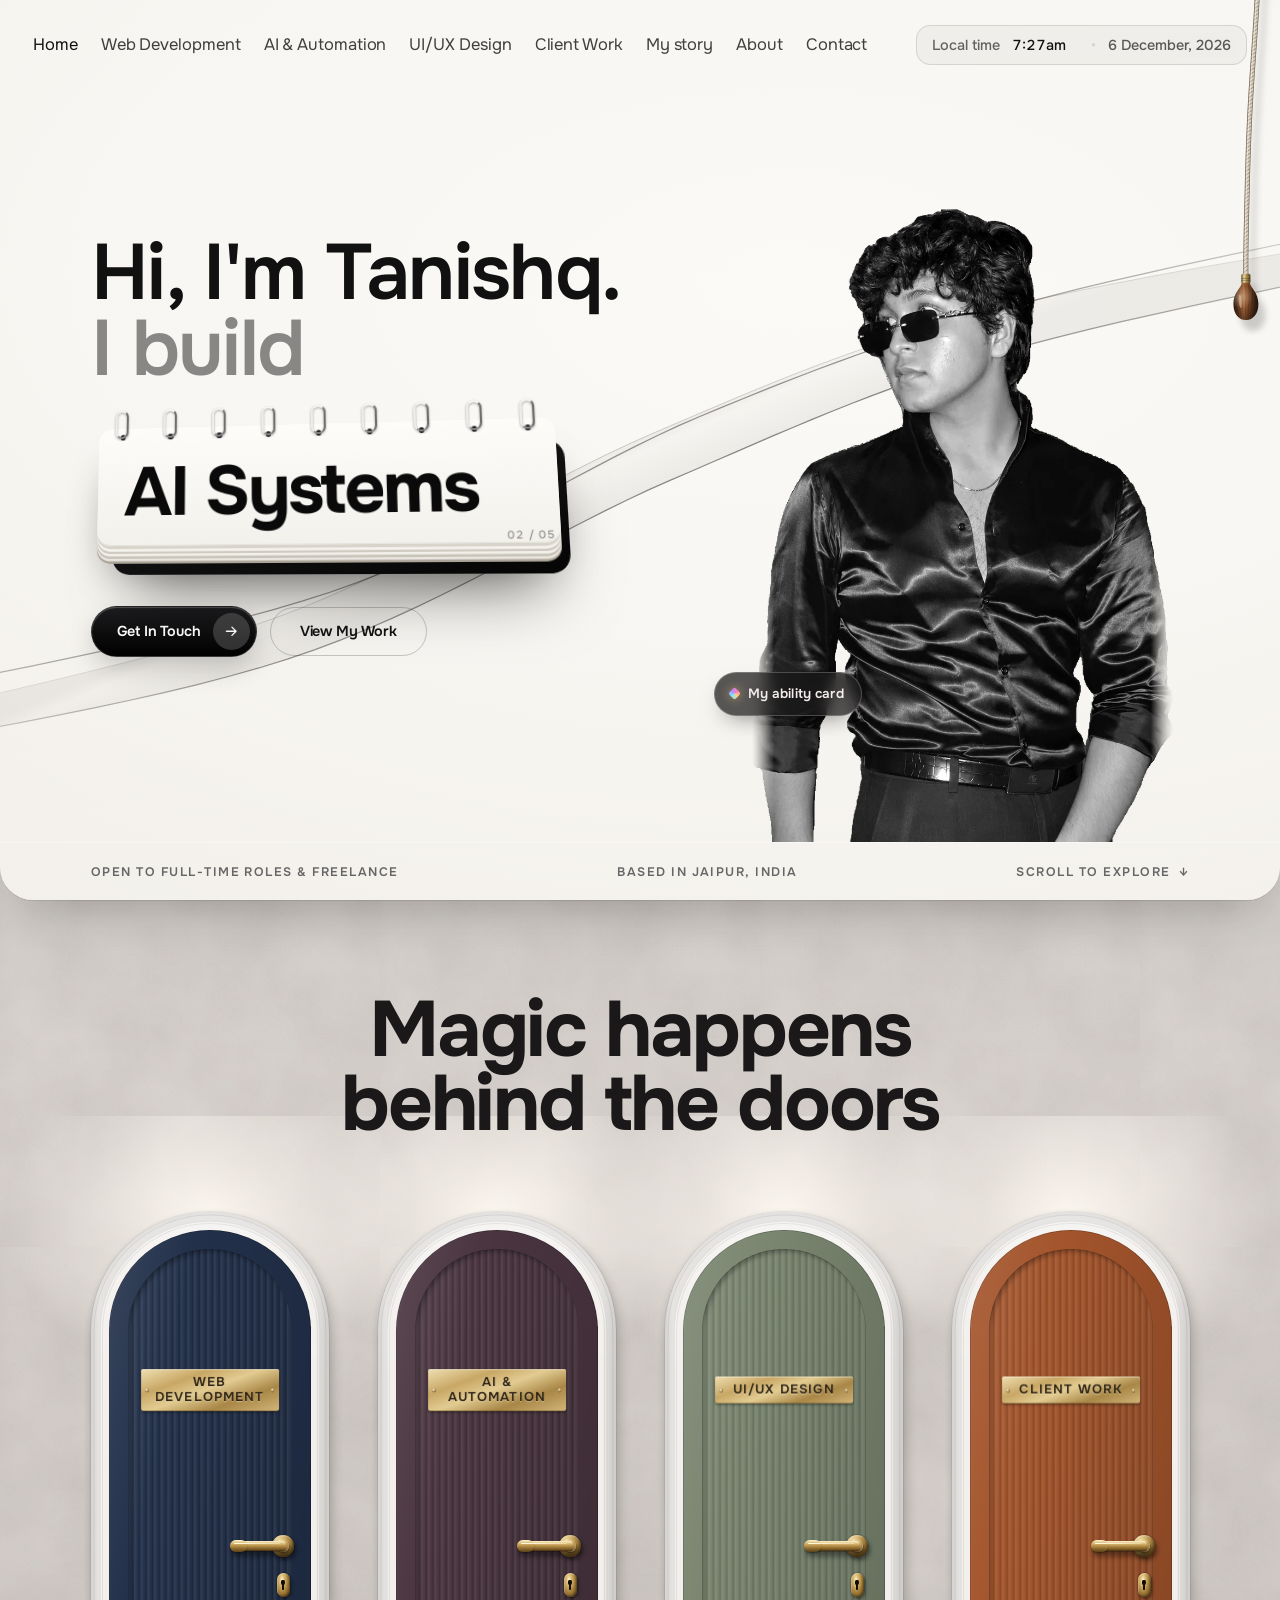
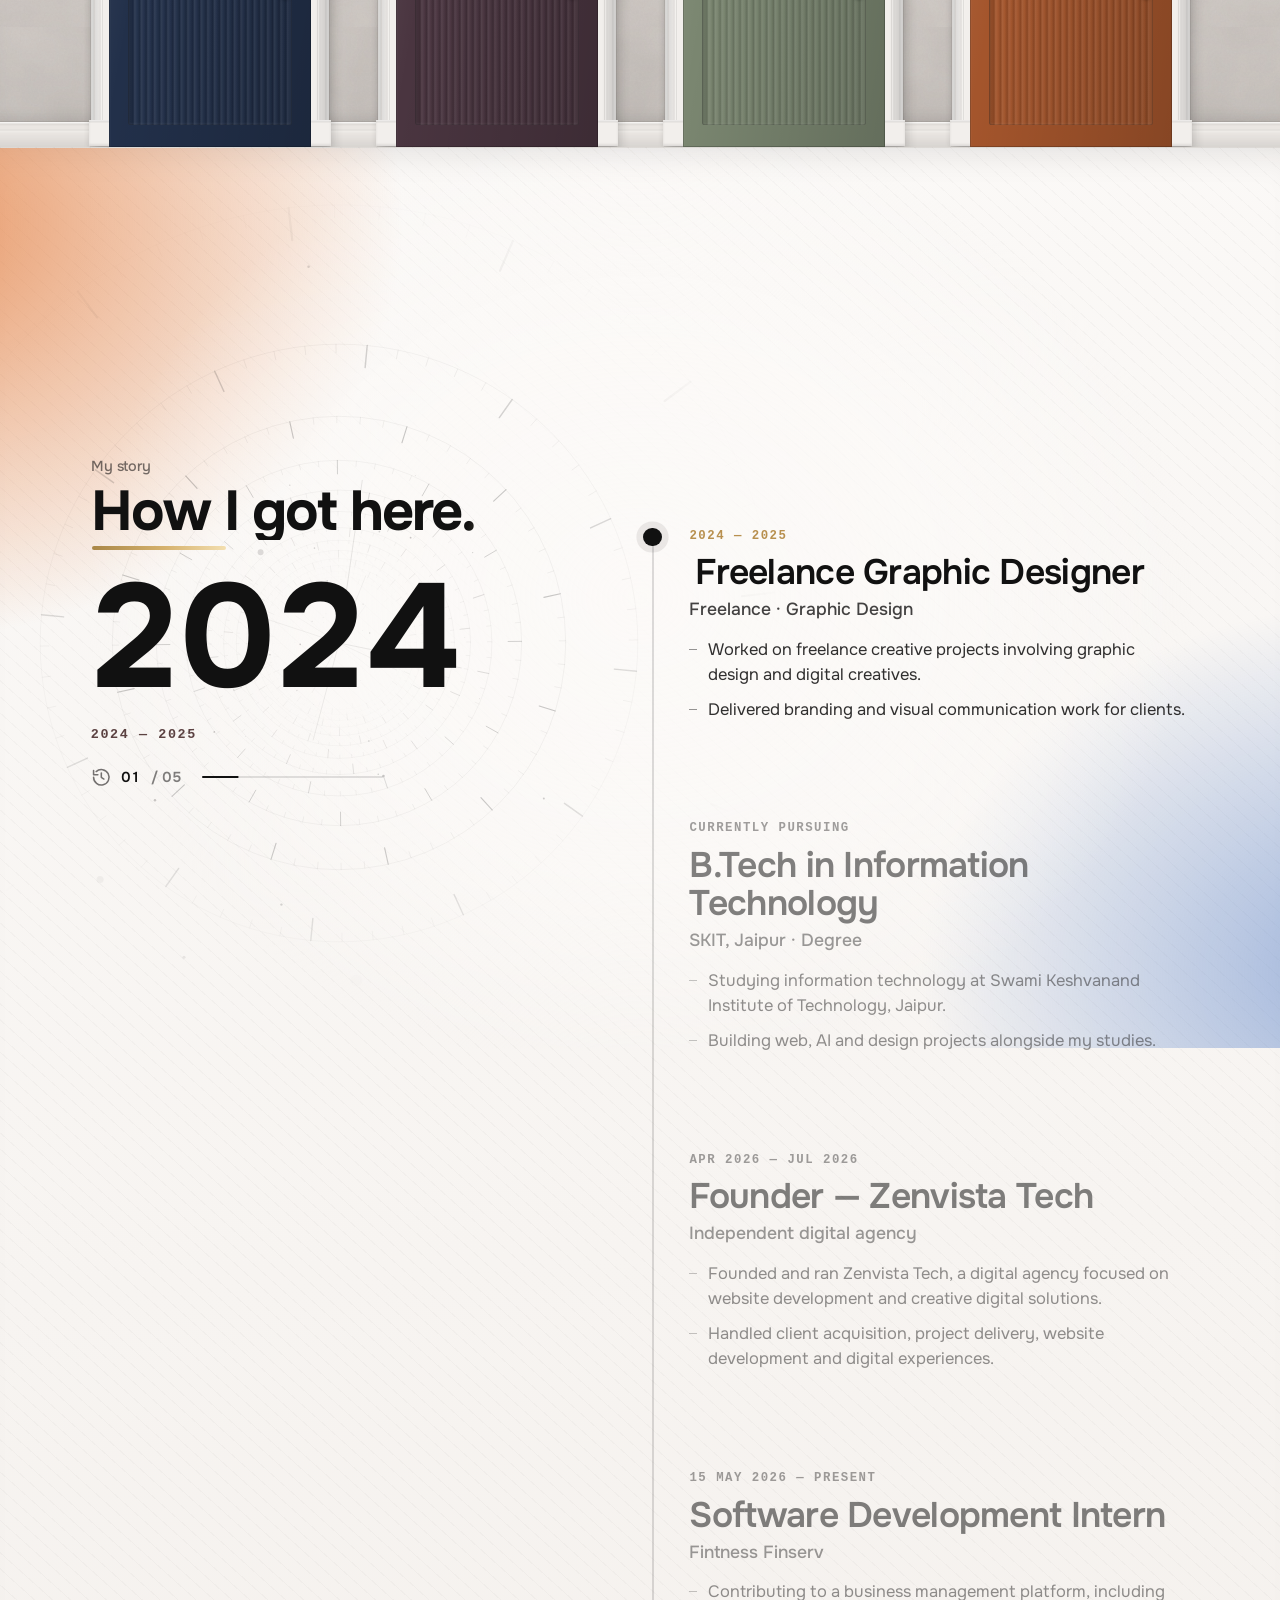
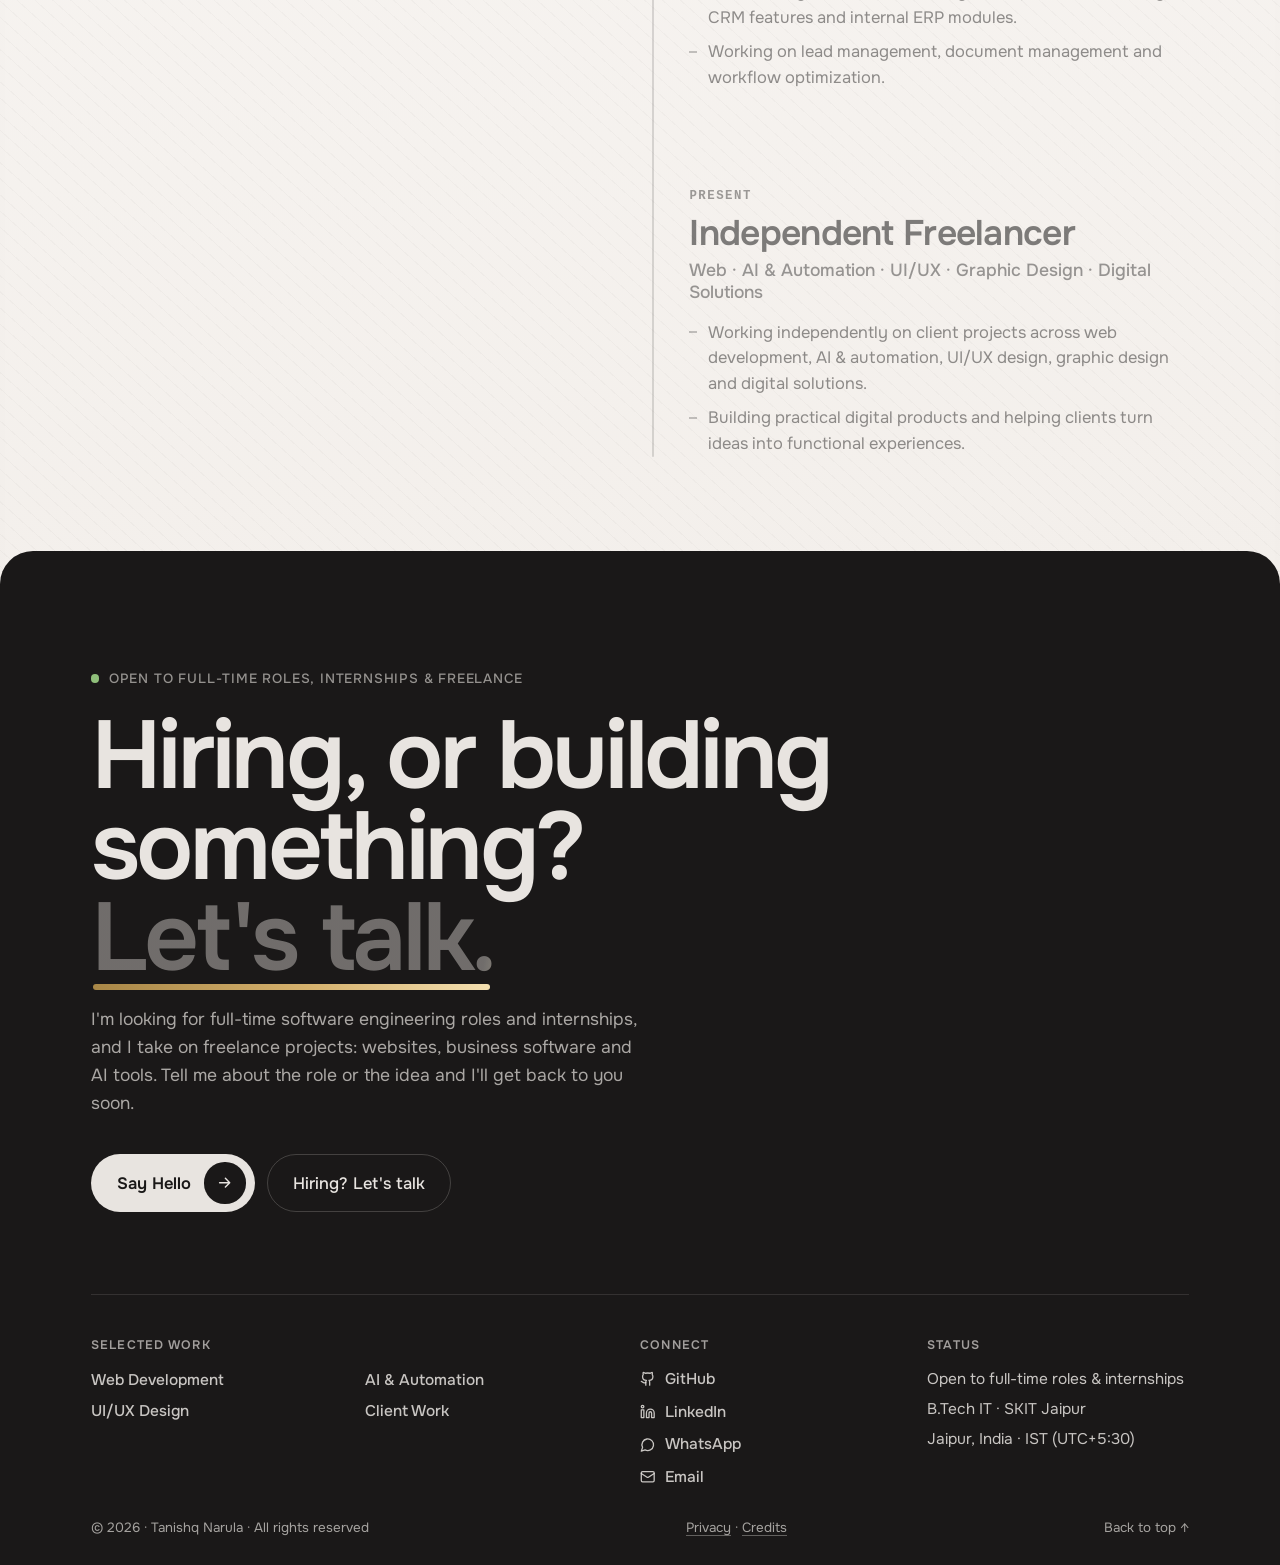
==== commit 69bd0729: "Full-size video: the screen's own video moves in, so it never waits On the live site a new video ele" ====
--- a/index.html
+++ b/index.html
@@ -3,7 +3,7 @@
 
 
 
-<link rel="me" href="https://github.com/tanishqnarula12"/><link rel="me" href="https://www.linkedin.com/in/tanishq-narula-0295a7328/"/><meta name="geo.region" content="IN-RJ"/><meta name="geo.placename" content="Jaipur"/><link rel="stylesheet" href="/assets/tn/tn.css?v=dacbda3f"/></head><body><div hidden=""><!--$--><!--/$--></div><a href="#main" class="skip">Skip to main content</a><div class="loader " id="loader" aria-hidden="true" style="--p:0.000"><div class="ld__bg"></div><div class="ld__stack"><div class="ld__pill " style="--k:0;--c:#1F1C1C;--t:#E8E4E0;--dir:1"><span>Web Development</span></div><div class="ld__pill " style="--k:1;--c:#22304a;--t:#E8E4E0;--dir:-1"><span>AI &amp; Automation</span></div><div class="ld__pill " style="--k:2;--c:#4a3540;--t:#E8E4E0;--dir:1"><span>UI/UX Design</span></div><div class="ld__pill " style="--k:3;--c:#7a8670;--t:#F3EEEC;--dir:-1"><span>Client Work</span></div><div class="ld__pill " style="--k:4;--c:#a4552c;--t:#F3EEEC;--dir:1"><span>Freelance Work</span></div><div class="ld__pill " style="--k:5;--c:#C4B0B0;--t:#1A1818;--dir:-1"><span>Software Engineering</span></div></div><div class="ld__hud"><div class="ld__top"><b>Tanishq Narula</b><span>Developer · AI · Design</span></div><div class="ld__bot"><div class="ld__num"><small>INITIALIZING</small>000<!-- -->%</div><div class="ld__bar"><i style="transform:scaleX(0)"></i></div></div></div></div><div class="door-cursor" id="doorCursor" aria-hidden="true"><span>Open door</span></div><header class="hdr rv "><div class="shell hdr__in"><nav aria-label="Primary"><ul class="nav"><li><a aria-current="page" href="/"><span>Home</span></a></li><li><a  href="/web-developer/"><span>Web Development</span></a></li><li><a  href="/app-developer/"><span>AI &amp; Automation</span></a></li><li><a  href="/ui-ux-designer/"><span>UI/UX Design</span></a></li><li><a  href="/graphic-designer/"><span>Client Work</span></a></li><li><a href="/#about"><span>My story</span></a></li><li><a href="/photographer/"><span>About</span></a></li><li><a  href="/contact/"><span>Contact</span></a></li></ul></nav><div class="hdr__right"><div class="chip clock " aria-label="Status or Local time"><div class="clock__desktop-view"><svg aria-hidden="true" focusable="false" viewBox="0 0 24 24" fill="none" stroke="currentColor" stroke-width="2" stroke-linecap="round" stroke-linejoin="round" style="width:13px;height:13px;opacity:0.75"><circle cx="12" cy="12" r="10"></circle><polyline points="12 6 12 12 16 14"></polyline></svg><span class="clock__lbl">Local time</span><span class="clock__time tnum">9:41am</span><span class="clock__sep" aria-hidden="true" style="opacity:0.4">•</span><svg aria-hidden="true" focusable="false" viewBox="0 0 24 24" fill="none" stroke="currentColor" stroke-width="2" stroke-linecap="round" stroke-linejoin="round" style="width:13px;height:13px;opacity:0.75"><rect x="3" y="4" width="18" height="18" rx="2" ry="2"></rect><line x1="16" y1="2" x2="16" y2="6"></line><line x1="8" y1="2" x2="8" y2="6"></line><line x1="3" y1="10" x2="21" y2="10"></line></svg><span class="clock__date">12 March, 2026</span><span class="clock__ds">12 Mar</span></div><div class="clock__mobile-status"><span class="status-sparkle" aria-hidden="true">✦</span><span class="status-label">Open to full-time roles &amp; freelance</span><svg class="status-chevron" width="12" height="12" viewBox="0 0 24 24" fill="none" stroke="currentColor" stroke-width="2.5" stroke-linecap="round" stroke-linejoin="round" aria-hidden="true" focusable="false"><polyline points="6 9 12 15 18 9"></polyline></svg></div></div><button type="button" class="chip menu-btn" id="menuBtn" style="min-height:44px;min-width:44px" aria-haspopup="dialog" aria-controls="navm" aria-expanded="false" aria-label="Open menu"><span><svg aria-hidden="true" focusable="false" viewBox="0 0 24 24" fill="none" stroke="currentColor" stroke-width="2" stroke-linecap="round"><path d="M4 6h16M4 12h16M4 18h16"></path></svg><span class="word">Menu</span></span></button></div></div></header><header class="mob-hdr" aria-label="Mobile Navigation"><div class="mob-hdr__in"><a class="mob-hdr__brand" aria-label="Tanishq Narula Home" href="/"><span class="mob-hdr__badge"><span class="mob-hdr__monogram">T</span><span class="mob-hdr__dot">.</span></span><span class="mob-hdr__name">TANISHQ<span class="mob-hdr__dot">.</span></span></a><div class="mob-hdr__actions"><a href="https://github.com/tanishqnarula12" target="_blank" rel="noopener noreferrer" class="mob-hdr__btn" aria-label="Visit Tanishq Narula&#x27;s GitHub profile"><svg aria-hidden="true" focusable="false" width="15" height="15" viewBox="0 0 24 24" fill="none" stroke="currentColor" stroke-width="2" stroke-linecap="round" stroke-linejoin="round"><path d="M15 22v-4a4.8 4.8 0 0 0-1-3.5c3 0 6-2 6-5.5.08-1.25-.27-2.48-1-3.5.28-1.15.28-2.35 0-3.5 0 0-1 0-3 1.5-2.64-.5-5.36-.5-8 0C6 2 5 2 5 2c-.3 1.15-.3 2.35 0 3.5A5.403 5.403 0 0 0 4 9c0 3.5 3 5.5 6 5.5-.39.49-.68 1.05-.85 1.65-.17.6-.22 1.23-.15 1.85v4"></path><path d="M9 18c-4.51 2-5-2-7-2"></path></svg></a><a href="https://www.linkedin.com/in/tanishq-narula-0295a7328/" target="_blank" rel="noopener noreferrer" class="mob-hdr__btn" aria-label="Visit Tanishq Narula&#x27;s LinkedIn profile"><svg aria-hidden="true" focusable="false" width="15" height="15" viewBox="0 0 24 24" fill="none" stroke="currentColor" stroke-width="2" stroke-linecap="round" stroke-linejoin="round"><path d="M16 8a6 6 0 0 1 6 6v7h-4v-7a2 2 0 0 0-2-2 2 2 0 0 0-2 2v7h-4v-7a6 6 0 0 1 6-6z"></path><rect x="2" y="9" width="4" height="12"></rect><circle cx="4" cy="4" r="2"></circle></svg></a><a href="https://wa.me/916378211535" target="_blank" rel="noopener noreferrer" class="mob-hdr__btn" aria-label="Chat with Tanishq Narula on WhatsApp"><svg aria-hidden="true" focusable="false" width="15" height="15" viewBox="0 0 24 24" fill="none" stroke="currentColor" stroke-width="2" stroke-linecap="round" stroke-linejoin="round"><path d="M7.9 20A9 9 0 1 0 4 16.1L2 22Z"></path></svg></a><button type="button" class="mob-hdr__btn mob-hdr__btn--menu" aria-label="Open navigation menu" aria-expanded="false" aria-controls="navm" aria-haspopup="dialog"><svg aria-hidden="true" focusable="false" width="15" height="15" viewBox="0 0 24 24" fill="none" stroke="currentColor" stroke-width="2.2" stroke-linecap="round"><line x1="4" x2="20" y1="6" y2="6"></line><line x1="4" x2="20" y1="12" y2="12"></line><line x1="4" x2="20" y1="18" y2="18"></line></svg></button></div></div></header><div class="cord" id="cord"><canvas class="cord__cv" aria-hidden="true"></canvas><button type="button" class="cord__hit" id="cordHit" role="switch" aria-checked="false" aria-label="Toggle dark mode (pull the cord)"></button></div><main id="main"><section id="home" class="hero" aria-label="Introduction"><div class="hero__vig" aria-hidden="true"></div><canvas class="hero__glass" aria-hidden="true"></canvas><div class="hero__stage"><div class="fig" id="fig"><img id="figBase" alt="Portrait of Tanishq Narula, software developer, AI builder and designer" width="768" height="1024" decoding="async" data-nimg="1" class="fig__img" style="color:transparent" src="/images/profile/tanishq-hero.webp"/><canvas id="figCanvas" aria-hidden="true"></canvas><button type="button" class="fig__card" id="holoOpen" aria-haspopup="dialog" aria-controls="holo">My ability card</button></div></div><div class="shell hero__content"><div class="hero__left"><h1 class="h1"><span class="sr-only">Hi, I&#x27;m Tanishq. I build software, AI systems, automations, web apps and interfaces.</span><span aria-hidden="true"><span class="line"><span style="--d:250ms">Hi, I&#x27;m <span class="hero-name">Tanishq</span>.</span></span><span class="line"><span class="soft" style="--d:370ms">I build</span></span><span class="cal-line"><span class="cal rv" id="cal" style="--d:520ms"><span class="cal__body"><span class="cal__stand"></span><span class="cal__stack"><span class="cal__back"><span class="cal__holes"><i></i><i></i><i></i><i></i><i></i><i></i><i></i><i></i><i></i><i></i></span></span><span class="cal__page" data-under="true"><span class="cal__holes"><i></i><i></i><i></i><i></i><i></i><i></i><i></i><i></i><i></i><i></i></span><span class="cal__word">AI Systems</span><span class="cal__no">02 / <!-- -->05</span><span class="cal__shade"></span></span><span class="cal__leaf"><span class="cal__face"><span class="cal__holes"><i></i><i></i><i></i><i></i><i></i><i></i><i></i><i></i><i></i><i></i></span><span class="cal__word">Software</span><span class="cal__no">01 / <!-- -->05</span><span class="cal__shade"></span></span><span class="cal__rear"><span class="cal__holes"><i></i><i></i><i></i><i></i><i></i><i></i><i></i><i></i><i></i><i></i></span></span></span></span><span class="cal__rings"><i></i><i></i><i></i><i></i><i></i><i></i><i></i><i></i><i></i><i></i></span></span><span class="cal__measure"></span></span></span></span></h1><div class="ctas rv" style="--d:750ms"><button type="button" class="pill pill--dark pill--arrow cta-talk-btn"><span class="pill__in"><span class="cta-label-desktop">Get In Touch</span><span class="cta-label-mobile"><svg class="cta-mail-icon" width="16" height="16" viewBox="0 0 24 24" fill="none" stroke="currentColor" stroke-width="2" stroke-linecap="round" stroke-linejoin="round" aria-hidden="true" focusable="false"><rect width="20" height="16" x="2" y="4" rx="2"></rect><path d="m22 7-8.97 5.7a1.94 1.94 0 0 1-2.06 0L2 7"></path></svg>Say Hello</span><span class="pill__badge"><svg aria-hidden="true" focusable="false" viewBox="0 0 24 24" fill="none" stroke="currentColor" stroke-width="2" stroke-linecap="round" stroke-linejoin="round"><path d="M5 12h14M13 6l6 6-6 6"></path></svg></span></span></button><button type="button" class="pill pill--outline cta-explore-btn"><span class="pill__in"><span class="cta-label-desktop">View My Work</span><span class="cta-label-mobile"><svg class="cta-grid-icon" width="15" height="15" viewBox="0 0 24 24" fill="currentColor" aria-hidden="true" focusable="false"><rect x="3" y="3" width="7" height="7" rx="1.5"></rect><rect x="14" y="3" width="7" height="7" rx="1.5"></rect><rect x="3" y="14" width="7" height="7" rx="1.5"></rect><rect x="14" y="14" width="7" height="7" rx="1.5"></rect></svg>View My Work</span></span></button></div></div></div><div class="shell hero__bar rv"><span>Open to full-time roles &amp; freelance</span><span class="mid">Based in Jaipur, India</span><span class="scroll">Scroll to explore <i aria-hidden="true">↓</i></span></div></section><section id="works" class="doors in " aria-labelledby="doorsTitle"><span id="doors" aria-hidden="true" style="position:absolute;top:0;pointer-events:none"></span><div class="doors__tex" aria-hidden="true"></div><div class="doors__pin"><div class="shell doors__wall"><h2 class="sr-only" id="doorsTitle">My work, one door per skill</h2><p class="paint" aria-hidden="true">Magic happens <br class="mbr"/>behind the doors</p><p class="doors__hint" aria-hidden="true">Swipe along the wall</p><div class="dinfo" id="dinfo" aria-live="polite"><h3 class="dinfo__h">Web Development</h3><p class="dinfo__t">Modern web apps, from idea to launch</p><ul class="dinfo__p"><li>Responsive websites &amp; web applications</li><li>CRM &amp; business management software</li><li>Clean, modern front-end code</li><li>Performance-minded builds</li><li>From first idea to deployment</li></ul></div><p class="doors__dots" aria-hidden="true"><i class="on"></i><i class=""></i><i class=""></i><i class=""></i></p><ul class="doors__row"><li class="unit  " style="--i:0;--door:#22304a;--door-dk:#1c2840"><button type="button" class="doorway" aria-label="Open the Web Development door"><span class="casing"></span><span class="opening"><span class="room"></span><span class="spill"></span><span class="door"><span class="door__flute"></span><span class="plate">Web Development</span><span class="handle"><span class="handle__lever"></span><span class="handle__lock"></span></span><span class="door__shade"></span><span class="leak"></span></span><span class="sill"></span></span><span class="pool"></span></button></li><li class="unit  " style="--i:1;--door:#4a3540;--door-dk:#3f2d37"><button type="button" class="doorway" aria-label="Open the AI &amp; Automation door"><span class="casing"></span><span class="opening"><span class="room"></span><span class="spill"></span><span class="door"><span class="door__flute"></span><span class="plate">AI &amp; Automation</span><span class="handle"><span class="handle__lever"></span><span class="handle__lock"></span></span><span class="door__shade"></span><span class="leak"></span></span><span class="sill"></span></span><span class="pool"></span></button></li><li class="unit  " style="--i:2;--door:#7a8670;--door-dk:#66705d"><button type="button" class="doorway" aria-label="Open the UI/UX Design door"><span class="casing"></span><span class="opening"><span class="room"></span><span class="spill"></span><span class="door"><span class="door__flute"></span><span class="plate">UI/UX Design</span><span class="handle"><span class="handle__lever"></span><span class="handle__lock"></span></span><span class="door__shade"></span><span class="leak"></span></span><span class="sill"></span></span><span class="pool"></span></button></li><li class="unit  " style="--i:3;--door:#a4552c;--door-dk:#8c4826"><button type="button" class="doorway" aria-label="Open the Client Work door"><span class="casing"></span><span class="opening"><span class="room"></span><span class="spill"></span><span class="door"><span class="door__flute"></span><span class="plate">Client Work</span><span class="handle"><span class="handle__lever"></span><span class="handle__lock"></span></span><span class="door__shade"></span><span class="leak"></span></span><span class="sill"></span></span><span class="pool"></span></button></li></ul></div><div class="doors__floor" aria-hidden="true"></div></div></section><section id="about" class="story " aria-labelledby="storyTitle" data-ch="0" style="--n:5"><div class="story__amb" aria-hidden="true"><i></i><i></i><i></i><i></i><i></i></div><div class="story__track"><div class="story__pin"><div class="shell story__stage"><div class="story__clock"><canvas class="story__bg" aria-hidden="true"></canvas><p class="eyebrow">My story</p><h2 class="story__h" id="storyTitle">How I got here.</h2><div class="story__yr" aria-hidden="true"><span class="dg"><span class="dg__c" style="--d:2"><i>0</i><i>1</i><i>2</i><i>3</i><i>4</i><i>5</i><i>6</i><i>7</i><i>8</i><i>9</i></span></span><span class="dg"><span class="dg__c" style="--d:0"><i>0</i><i>1</i><i>2</i><i>3</i><i>4</i><i>5</i><i>6</i><i>7</i><i>8</i><i>9</i></span></span><span class="dg"><span class="dg__c" style="--d:2"><i>0</i><i>1</i><i>2</i><i>3</i><i>4</i><i>5</i><i>6</i><i>7</i><i>8</i><i>9</i></span></span><span class="dg"><span class="dg__c" style="--d:4"><i>0</i><i>1</i><i>2</i><i>3</i><i>4</i><i>5</i><i>6</i><i>7</i><i>8</i><i>9</i></span></span></div><p class="story__when" aria-hidden="true">2024 — 2025</p><div class="story__meter" aria-hidden="true"><svg aria-hidden="true" focusable="false" class="story__rw" viewBox="0 0 24 24" fill="none" stroke="currentColor" stroke-width="1.8" stroke-linecap="round" stroke-linejoin="round"><path d="M3 12a9 9 0 1 0 3-6.7"></path><path d="M3 4v5h5"></path><path d="M12 7v5l3 2"></path></svg><span class="story__count">01</span><span class="story__of">/ <!-- -->05</span><i class="story__bar"><b style="transform:scaleX(0.20)"></b></i></div></div><div class="story__line"><span class="story__rail" aria-hidden="true"></span><span class="story__ttrack" aria-hidden="true"><span class="story__tail"></span></span><span class="story__dtrack" aria-hidden="true" style="top:0.00%"><span class="story__dot"></span></span><ol class="story__list"><li class="ch on " data-y="2024" data-when="2024 — 2025"><p class="ch__date">2024 — 2025</p><h3 class="ch__t">Freelance Graphic Designer</h3><p class="ch__org">Freelance · Graphic Design</p><ul class="ch__b"><li>Worked on freelance creative projects involving graphic design and digital creatives.</li><li>Delivered branding and visual communication work for clients.</li></ul></li><li class="ch  " data-y="2024" data-when="Currently pursuing"><p class="ch__date">Currently pursuing</p><h3 class="ch__t">B.Tech in Information Technology</h3><p class="ch__org">SKIT, Jaipur · Degree</p><ul class="ch__b"><li>Studying information technology at Swami Keshvanand Institute of Technology, Jaipur.</li><li>Building web, AI and design projects alongside my studies.</li></ul></li><li class="ch  " data-y="2026" data-when="Apr 2026 — Jul 2026"><p class="ch__date">Apr 2026 — Jul 2026</p><h3 class="ch__t">Founder — Zenvista Tech</h3><p class="ch__org">Independent digital agency</p><ul class="ch__b"><li>Founded and ran Zenvista Tech, a digital agency focused on website development and creative digital solutions.</li><li>Handled client acquisition, project delivery, website development and digital experiences.</li></ul></li><li class="ch  " data-y="2026" data-when="15 May 2026 — Present"><p class="ch__date">15 May 2026 — Present</p><h3 class="ch__t">Software Development Intern</h3><p class="ch__org">Fintness Finserv</p><ul class="ch__b"><li>Contributing to a business management platform, including CRM features and internal ERP modules.</li><li>Working on lead management, document management and workflow optimization.</li></ul></li><li class="ch  ch--now" data-y="2026" data-when="Present"><p class="ch__date">Present</p><h3 class="ch__t">Independent Freelancer</h3><p class="ch__org">Web · AI &amp; Automation · UI/UX · Graphic Design · Digital Solutions</p><ul class="ch__b"><li>Working independently on client projects across web development, AI &amp; automation, UI/UX design, graphic design and digital solutions.</li><li>Building practical digital products and helping clients turn ideas into functional experiences.</li></ul></li></ol></div></div></div></div></section></main><div class="sfw"><footer class="sf" id="contact-footer" aria-labelledby="sfTitle"><div class="sf__in"><p class="sf__eye"><i></i>Open to full-time roles, internships &amp; freelance</p><h2 class="sf__h" id="sfTitle">Hiring, or building something?<span>Let&#x27;s talk.</span></h2><p class="sf__p">I&#x27;m looking for full-time software engineering roles and internships, and I take on freelance projects: websites, business software and AI tools. Tell me about the role or the idea and I&#x27;ll get back to you soon.</p><div class="sf__cta"><button class="sf__btn" type="button">Say Hello<!-- --> <b><svg viewBox="0 0 24 24" fill="none" stroke="currentColor" stroke-width="2" stroke-linecap="round" stroke-linejoin="round" aria-hidden="true"><path d="M5 12h14M13 6l6 6-6 6"></path></svg></b></button><button class="sf__ghost" type="button" data-tn-hire="">Hiring? Let&#x27;s talk</button></div><div class="sf__cols"><div><h3>Selected Work</h3><ul class="work"><li><a href="/web-developer/">Web Development</a></li><li><a href="/app-developer/">AI &amp; Automation</a></li><li><a href="/ui-ux-designer/">UI/UX Design</a></li><li><a href="/graphic-designer/">Client Work</a></li></ul></div><div><h3>Connect</h3><ul><li><a href="https://github.com/tanishqnarula12" target="_blank" rel="noopener noreferrer" aria-label="Visit Tanishq Narula&#x27;s GitHub profile" style="display:inline-flex;align-items:center;gap:0.55rem"><svg aria-hidden="true" focusable="false" width="15" height="15" viewBox="0 0 24 24" fill="none" stroke="currentColor" stroke-width="2" stroke-linecap="round" stroke-linejoin="round"><path d="M15 22v-4a4.8 4.8 0 0 0-1-3.5c3 0 6-2 6-5.5.08-1.25-.27-2.48-1-3.5.28-1.15.28-2.35 0-3.5 0 0-1 0-3 1.5-2.64-.5-5.36-.5-8 0C6 2 5 2 5 2c-.3 1.15-.3 2.35 0 3.5A5.403 5.403 0 0 0 4 9c0 3.5 3 5.5 6 5.5-.39.49-.68 1.05-.85 1.65-.17.6-.22 1.23-.15 1.85v4"></path><path d="M9 18c-4.51 2-5-2-7-2"></path></svg><span>GitHub</span></a></li><li><a href="https://www.linkedin.com/in/tanishq-narula-0295a7328/" target="_blank" rel="noopener noreferrer" aria-label="Visit Tanishq Narula&#x27;s LinkedIn profile" style="display:inline-flex;align-items:center;gap:0.55rem"><svg aria-hidden="true" focusable="false" width="15" height="15" viewBox="0 0 24 24" fill="none" stroke="currentColor" stroke-width="2" stroke-linecap="round" stroke-linejoin="round"><path d="M16 8a6 6 0 0 1 6 6v7h-4v-7a2 2 0 0 0-2-2 2 2 0 0 0-2 2v7h-4v-7a6 6 0 0 1 6-6z"></path><rect x="2" y="9" width="4" height="12"></rect><circle cx="4" cy="4" r="2"></circle></svg><span>LinkedIn</span></a></li><li><a href="https://wa.me/916378211535" target="_blank" rel="noopener noreferrer" aria-label="Chat with Tanishq Narula on WhatsApp" style="display:inline-flex;align-items:center;gap:0.55rem"><svg aria-hidden="true" focusable="false" width="15" height="15" viewBox="0 0 24 24" fill="none" stroke="currentColor" stroke-width="2" stroke-linecap="round" stroke-linejoin="round"><path d="M7.9 20A9 9 0 1 0 4 16.1L2 22Z"></path></svg><span>WhatsApp</span></a></li><li><a href="mailto:tanishqnarula60@gmail.com" aria-label="Email Tanishq Narula" style="display:inline-flex;align-items:center;gap:0.55rem"><svg aria-hidden="true" focusable="false" width="15" height="15" viewBox="0 0 24 24" fill="none" stroke="currentColor" stroke-width="2" stroke-linecap="round" stroke-linejoin="round"><rect width="20" height="16" x="2" y="4" rx="2"></rect><path d="m22 7-8.97 5.7a1.94 1.94 0 0 1-2.06 0L2 7"></path></svg><span>Email</span></a></li></ul></div><div><h3>Status</h3><ul><li class="st">Open to full-time roles &amp; internships</li><li class="st">B.Tech IT · SKIT Jaipur</li><li class="st">Jaipur, India · IST (UTC+5:30)</li></ul></div></div><div class="sf__bot"><span>© <span data-fyear="true">2026</span> · Tanishq Narula · All rights reserved</span><span class="sf__legal"><a href="/privacy/">Privacy</a> · <a href="/credits/">Credits</a></span><button type="button" aria-label="Scroll back to top of page">Back to top ↑</button></div></div></footer></div><button type="button" class="totop " aria-label="Back to top" style="--len:150.80;--p:0.0000"><svg class="ring" viewBox="0 0 52 52" aria-hidden="true"><circle cx="26" cy="26" r="24"></circle></svg><svg class="ar" viewBox="0 0 24 24" fill="none" stroke="currentColor" stroke-width="2" stroke-linecap="round" stroke-linejoin="round" aria-hidden="true"><path d="M12 19V5M6 11l6-6 6 6"></path></svg><span class="lbl">Back to top</span></button><!--$--><!--/$--><script id="_R_">(globalThis["TURBOPACK"] || (globalThis["TURBOPACK"] = [])).push({"otherChunks":["static/chunks/1ckvzn7sfprko.js","static/chunks/2r4s4h5xul1n-.js","static/chunks/216iyidhmrh3u.js","static/chunks/1kb4dcqdypxx7.js"],"runtimeModuleIds":[94553]});</script><script src="/_next/static/chunks/1ckvzn7sfprko.js" async=""></script><script>(self.__next_f=self.__next_f||[]).push([0])</script><script>self.__next_f.push([1,"1:\"$Sreact.fragment\"\n3:\"/_next/static/chunks/0o8vbuwhupzhf.3674d3a0.js\"\n4:I[65150,[\"$3\"],\"ThemeProvider\"]\n5:I[5829,[\"$3\"],\"PageLoader\"]\n6:I[4555,[\"$3\"],\"DoorCursor\"]\n7:I[39756,[\"$3\"],\"default\"]\n8:I[37457,[\"$3\"],\"default\"]\n9:I[22016,[\"$3\"],\"\"]\na:I[7982,[\"$3\"],\"CookieBanner\"]\nc:I[47257,[\"$3\"],\"ClientPageRoot\"]\nd:\"/_next/static/chunks/2rkqosa3zbeig.4a60fe15.js\"\ne:\"/_next/static/chunks/1yfhsg1w1az-m.82ced3e4.js\"\nf:I[52683,[\"$3\",\"$d\",\"$e\"],\"default\"]\n12:I[97367,[\"$3\"],\"OutletBoundary\"]\n13:\"$Sreact.suspense\"\n15:\"ViewportBoundary\"\n16:I[97367,[\"$3\"],\"$15\"]\n18:\"MetadataBoundary\"\n19:I[97367,[\"$3\"],\"$18\"]\n1b:I[68027,[\"$3\"],\"default\",1]\n:HL[\"/_next/static/chunks/22brrvtifdf2p.css\",\"style\"]\n:HL[\"/_next/static/chunks/0xe22lsjlko7w.css\",\"style\"]\n:HL[\"https://fonts.googleapis.com/css2?family=Instrument+Serif:ital@0;1&family=Playfair+Display:ital,wght@1,400;1,600&family=Caveat:wght@500;600;700&family=Onest:wght@300;400;500;600;700;800;900&display=swap\",\"style\"]\n2:Td64,{\"@context\":\"https://schema.org\",\"@graph\":[{\"@type\":\"Person\",\"@id\":\"https://tanishqnarula.dev/#tanishq\",\"name\":\"Tanishq Narula\",\"givenName\":\"Tanishq\",\"familyName\":\"Narula\",\"alternateName\":[\"Tanishq\",\"tanishqnarula12\"],\"url\":\"https://tanishqnarula.dev/\",\"image\":\"https://tanishqnarula.dev/images/profile/tanishq-portrait.webp\",\"jobTitle\":\"Freelance Software Developer, AI Builder and Designer\",\"description\":\"Freelance software developer and designer in Jaipur, India. Tanishq Narula builds websites, web apps, AI automation and UI/UX design for startups and businesses. Available for freelance projects.\",\"email\":\"mailto:tanishqnarula60@gmail.com\",\"telephone\":\"+91-6378211535\",\"sameAs\":[\"https://github.com/tanishqnarula12\",\"https://www.linkedin.com/in/tanishq-narula-0295a7328/\"],\"knowsAbout\":[\"Web Development\",\"Web Applications\",\"CRM Development\",\"AI & Automation\",\"Workflow Automation\",\"UI/UX Design\",\"Graphic Design\",\"Branding\",\"Visual Communication\"],\"address\":{\"@type\":\"PostalAddress\",\"addressLocality\":\"Jaipur\",\"addressRegion\":\"Rajasthan\",\"addressCountry\":\"IN\"},\"affiliation\":{\"@type\":\"CollegeOrUniversity\",\"name\":\"Swami Keshvanand Institute of Technology, Jaipur\"},\"worksFor\":{\"@type\":\"Organization\",\"name\":\"Fintness Finserv\"}},{\"@type\":\"ProfessionalService\",\"@id\":\"https://tanishqnarula.dev/#services\",\"name\":\"Tanishq Narula — Freelance Web, AI & Design\",\"url\":\"https://tanishqnarula.dev/\",\"image\":\"https://tanishqnarula.dev/images/seo/tanishq-narula-og.jpg\",\"description\":\"Freelance software developer and designer in Jaipur, India. Tanishq Narula builds websites, web apps, AI automation and UI/UX design for startups and businesses. Available for freelance projects.\",\"email\":\"mailto:tanishqnarula60@gmail.com\",\"telephone\":\"+91-6378211535\",\"founder\":{\"@id\":\"https://tanishqnarula.dev/#tanishq\"},\"address\":{\"@type\":\"PostalAddress\",\"addressLocality\":\"Jaipur\",\"addressRegion\":\"Rajasthan\",\"addressCountry\":\"IN\"},\"areaServed\":[{\"@type\":\"Country\",\"name\":\"India\"},{\"@type\":\"Place\",\"name\":\"Worldwide (remote)\"}],\"hasOfferCatalog\":{\"@type\":\"OfferCatalog\",\"name\":\"Freelance services\",\"itemListElement\":[{\"@type\":\"Offer\",\"itemOffered\":{\"@type\":\"Service\",\"name\":\"Web Development\",\"description\":\"Responsive websites, web applications and business software such as CRM tools, built end to end.\",\"provider\":{\"@id\":\"https://tanishqnarula.dev/#tanishq\"}}},{\"@type\":\"Offer\",\"itemOffered\":{\"@type\":\"Service\",\"name\":\"AI & Automation\",\"description\":\"AI-powered applications and automated workflows for businesses.\",\"provider\":{\"@id\":\"https://tanishqnarula.dev/#tanishq\"}}},{\"@type\":\"Offer\",\"itemOffered\":{\"@type\":\"Service\",\"name\":\"UI/UX Design\",\"description\":\"User flows, wireframes, interface design and interactive prototypes.\",\"provider\":{\"@id\":\"https://tanishqnarula.dev/#tanishq\"}}},{\"@type\":\"Offer\",\"itemOffered\":{\"@type\":\"Service\",\"name\":\"Graphic Design\",\"description\":\"Social media creatives, branding and visual communication for clients.\",\"provider\":{\"@id\":\"https://tanishqnarula.dev/#tanishq\"}}}]}},{\"@type\":\"WebSite\",\"@id\":\"https://tanishqnarula.dev/#website\",\"url\":\"https://tanishqnarula.dev/\",\"name\":\"Tanishq Narula — Portfolio\",\"description\":\"Freelance software developer and designer in Jaipur, India. Tanishq Narula builds websites, web apps, AI automation and UI/UX design for startups and businesses. Available for freelance projects.\",\"publisher\":{\"@id\":\"https://tanishqnarula.dev/#tanishq\"},\"inLanguage\":\"en\"}]}b:[[\"children\",{\"s\":\"__PAGE__\",\"h\":512,\"d\":{\"r\":[\"$\",\"$1\",\"c\",{\"children\":[[\"$\",\"$Lc\",null,{\"Component\":\"$f\",\"serverProvidedParams\":{\"searchParams\":{},\"params\":{},\"promises\":[\"$@10\",\"$@11\"]}}],[[\"$\",\"script\",\"script-0\",{\"src\":\"/_next/static/chunks/2rkqosa3zbeig.4a60fe15.js\",\"async\":true,\"nonce\":\"$undefined\"}],[\"$\",\"script\",\"script-1\",{\"src\":\"/_next/static/chunks/1yfhsg1w1az-m.82ced3e4.js\",\"async\":true,\"nonce\":\"$undefined\"}]],[\"$\",\"$L12\",null,{\"children\":[\"$\",\"$13\",null,{\"name\":\"Next.MetadataOutlet\",\"children\":\"$@14\"}]}]]}],\"p\":false,\"v\":null}}]]\n0:{\"P\":null,\"c\":[\"\",\"\"],\"q\":\"\",\"i\":false,\"t\":{\"t\":{\"s\":\"\",\"h\":528,\"d\":{\"r\":[\"$\",\"$1\",\"c\",{\"children\":[[[\"$\",\"link\",\"0\",{\"rel\":\"stylesheet\",\"href\":\"/_next/static/chunks/22brrvtifdf2p.css\",\"precedence\":\"next\",\"crossOrigin\":\"$undefined\",\"nonce\":\"$undefined\"}],[\"$\",\"link\",\"1\",{\"rel\":\"stylesheet\",\"href\":\"/_next/static/chunks/0xe22lsjlko7w.css\",\"precedence\":\"next\",\"crossOrigin\":\"$undefined\",\"nonce\":\"$undefined\"}],[\"$\",\"script\",\"script-0\",{\"src\":\"/_next/static/chunks/0o8vbuwhupzhf.3674d3a0.js\",\"async\":true,\"nonce\":\"$undefined\"}]],[\"$\",\"html\",null,{\"lang\":\"en\",\"suppressHydrationWarning\":true,\"children\":[[\"$\",\"head\",null,{\"children\":[[\"$\",\"link\",null,{\"rel\":\"preconnect\",\"href\":\"https://fonts.googleapis.com\"}],[\"$\",\"link\",null,{\"rel\":\"preconnect\",\"href\":\"https://fonts.gstatic.com\",\"crossOrigin\":\"anonymous\"}],[\"$\",\"link\",null,{\"rel\":\"stylesheet\",\"href\":\"https://fonts.googleapis.com/css2?family=Instrument+Serif:ital@0;1&family=Playfair+Display:ital,wght@1,400;1,600&family=Caveat:wght@500;600;700&family=Onest:wght@300;400;500;600;700;800;900&display=swap\"}],[\"$\",\"script\",null,{\"dangerouslySetInnerHTML\":{\"__html\":\"if(/[?&]embed\\b/.test(location.search))document.documentElement.classList.add('embed');try{var tnN=performance.getEntriesByType&&performance.getEntriesByType('navigation')[0];if(sessionStorage.getItem('tnDoor')!==null&&(location.hash==='#works'||(tnN&&tnN.type==='back_forward')))document.documentElement.classList.add('tn-return')}catch(e){}try{if(localStorage.getItem('tn-mode')==='dark')document.documentElement.dataset.mode='dark'}catch(e){}\"}}],[\"$\",\"script\",null,{\"type\":\"application/ld+json\",\"dangerouslySetInnerHTML\":{\"__html\":\"$2\"}}]]}],[\"$\",\"body\",null,{\"children\":[\"$\",\"$L4\",null,{\"children\":[[\"$\",\"a\",null,{\"href\":\"#main\",\"className\":\"skip\",\"children\":\"Skip to main content\"}],[\"$\",\"$L5\",null,{}],[\"$\",\"$L6\",null,{}],[\"$\",\"$L7\",null,{\"parallelRouterKey\":\"children\",\"error\":\"$undefined\",\"errorStyles\":\"$undefined\",\"errorScripts\":\"$undefined\",\"template\":[\"$\",\"$L8\",null,{}],\"templateStyles\":\"$undefined\",\"templateScripts\":\"$undefined\",\"notFound\":[[[\"$\",\"head\",null,{\"children\":[[\"$\",\"title\",null,{\"children\":\"Page Not Found — Tanishq Narula\"}],[\"$\",\"meta\",null,{\"name\":\"robots\",\"content\":\"noindex, nofollow\"}]]}],[\"$\",\"div\",null,{\"style\":{\"minHeight\":\"100vh\",\"display\":\"flex\",\"flexDirection\":\"column\",\"alignItems\":\"center\",\"justifyContent\":\"center\",\"background\":\"#0e0e0e\",\"color\":\"#ffffff\",\"fontFamily\":\"sans-serif\",\"gap\":\"1rem\"},\"children\":[[\"$\",\"h1\",null,{\"style\":{\"fontSize\":\"3rem\",\"margin\":0},\"children\":\"404\"}],[\"$\",\"p\",null,{\"style\":{\"color\":\"#888888\",\"margin\":0},\"children\":\"Page Not Found\"}],[\"$\",\"$L9\",null,{\"href\":\"/\",\"style\":{\"color\":\"#ffffff\",\"textDecoration\":\"underline\"},\"children\":\"Return Home\"}]]}]],[]],\"forbidden\":\"$undefined\",\"unauthorized\":\"$undefined\"}],[\"$\",\"$La\",null,{}]]}]}]]}]]}],\"p\":false,\"v\":null},\"c\":\"$Qb\"},\"h\":{\"r\":[\"$\",\"$1\",\"h\",{\"children\":[null,[\"$\",\"$L16\",null,{\"children\":\"$L17\"}],[\"$\",\"$L19\",null,{\"children\":[[\"$\",\"div\",null,{\"hidden\":true,\"children\":[\"$\",\"$13\",null,{\"name\":\"Next.Metadata\",\"children\":\"$L1a\"}]}],null]}],null]}],\"p\":false,\"v\":null}},\"m\":\"$undefined\",\"G\":[\"$1b\",[[\"$\",\"link\",\"0\",{\"rel\":\"stylesheet\",\"href\":\"/_next/static/chunks/22brrvtifdf2p.css\",\"precedence\":\"next\",\"crossOrigin\":\"$undefined\",\"nonce\":\"$undefined\"}],[\"$\",\"link\",\"1\",{\"rel\":\"stylesheet\",\"href\":\"/_next/static/chunks/0xe22lsjlko7w.css\",\"precedence\":\"next\",\"crossOrigin\":\"$undefined\",\"nonce\":\"$undefined\"}]]],\"S\":true,\"r\":\"$undefined\",\"s\":\"$undefined\",\"a\":\"$undefined\",\"l\":\"$undefined\",\"p\":\"$undefined\",\"d\":\"$undefined\",\"b\":\"RlOdAbPpOtlxFIB_u5cHp\"}\n10:{}\n11:\"$b:0:1:d:r:props:children:0:props:serverProvidedParams:params\"\n17:[[\"$\",\"meta\",\"0\",{\"charSet\":\"utf-8\"}],[\"$\",\"meta\",\"1\",{\"name\":\"viewport\",\"content\":\"width=device-width, initial-scale=1\"}]]\n1c:I[27201,[\"$3\"],\"IconMark\"]\n14:null\n1a:[[\"$\",\"title\",\"0\",{\"children\":\"Tanishq Narula — Freelance Web Developer, AI & UI/UX Designer in Jaipur\"}],[\"$\",\"meta\",\"1\",{\"name\":\"description\",\"content\":\"Freelance software developer and designer in Jaipur, India. Tanishq Narula builds websites, web apps, AI automation and UI/UX design for startups and businesses. Available for freelance projects.\"}],[\"$\",\"link\",\"2\",{\"rel\":\"author\",\"href\":\"https://tanishqnarula.dev/\"}],[\"$\",\"meta\",\"3\",{\"name\":\"author\",\"content\":\"Tanishq Narula\"}],[\"$\",\"meta\",\"4\",{\"name\":\"keywords\",\"content\":\"Tanishq Narula,freelance web developer,freelance developer India,freelance developer Jaipur,hire freelance web developer,freelance software developer,AI automation freelancer,AI developer India,freelance UI/UX designer,UI/UX designer Jaipur,freelance graphic designer Jaipur,web developer Jaipur,website developer India,React developer India,full stack developer freelance\"}],[\"$\",\"meta\",\"5\",{\"name\":\"creator\",\"content\":\"Tanishq Narula\"}],[\"$\",\"meta\",\"6\",{\"name\":\"publisher\",\"content\":\"Tanishq Narula\"}],[\"$\",\"meta\",\"7\",{\"name\":\"robots\",\"content\":\"index, follow\"}],[\"$\",\"meta\",\"8\",{\"name\":\"googlebot\",\"content\":\"index, follow, max-video-preview:-1, max-image-preview:large, max-snippet:-1\"}],[\"$\",\"link\",\"9\",{\"rel\":\"canonical\",\"href\":\"https://tanishqnarula.dev/\"}],[\"$\",\"meta\",\"10\",{\"property\":\"og:title\",\"content\":\"Tanishq Narula — Freelance Web Developer, AI & UI/UX Designer in Jaipur\"}],[\"$\",\"meta\",\"11\",{\"property\":\"og:description\",\"content\":\"Freelance software developer and designer in Jaipur, India. Tanishq Narula builds websites, web apps, AI automation and UI/UX design for startups and businesses. Available for freelance projects.\"}],[\"$\",\"meta\",\"12\",{\"property\":\"og:url\",\"content\":\"https://tanishqnarula.dev/\"}],[\"$\",\"meta\",\"13\",{\"property\":\"og:site_name\",\"content\":\"Tanishq Narula\"}],[\"$\",\"meta\",\"14\",{\"property\":\"og:locale\",\"content\":\"en_US\"}],[\"$\",\"meta\",\"15\",{\"property\":\"og:image\",\"content\":\"https://tanishqnarula.dev/images/seo/tanishq-narula-og.jpg\"}],[\"$\",\"meta\",\"16\",{\"property\":\"og:image:type\",\"content\":\"image/jpeg\"}],[\"$\",\"meta\",\"17\",{\"property\":\"og:image:width\",\"content\":\"1200\"}],[\"$\",\"meta\",\"18\",{\"property\":\"og:image:height\",\"content\":\"630\"}],[\"$\",\"meta\",\"19\",{\"property\":\"og:image:alt\",\"content\":\"Tanishq Narula — Portfolio\"}],[\"$\",\"meta\",\"20\",{\"property\":\"og:type\",\"content\":\"profile\"}],[\"$\",\"meta\",\"21\",{\"name\":\"twitter:card\",\"content\":\"summary_large_image\"}],[\"$\",\"meta\",\"22\",{\"name\":\"twitter:title\",\"content\":\"Tanishq Narula — Freelance Web Developer, AI & UI/UX Designer in Jaipur\"}],[\"$\",\"meta\",\"23\",{\"name\":\"twitter:description\",\"content\":\"Freelance software developer and designer in Jaipur, India. Tanishq Narula builds websites, web apps, AI automation and UI/UX design for startups and businesses. Available for freelance projects.\"}],[\"$\",\"meta\",\"24\",{\"name\":\"twitter:image\",\"content\":\"https://tanishqnarula.dev/images/seo/tanishq-narula-og.jpg\"}],[\"$\",\"link\",\"25\",{\"rel\":\"shortcut icon\",\"href\":\"/tn-favicon.ico\"}],[\"$\",\"link\",\"26\",{\"rel\":\"icon\",\"href\":\"/tn-favicon.ico\",\"sizes\":\"any\"}],[\"$\",\"link\",\"27\",{\"rel\":\"icon\",\"href\":\"/tn-icon-32.png\",\"sizes\":\"32x32\",\"type\":\"image/png\"}],[\"$\",\"link\",\"28\",{\"rel\":\"icon\",\"href\":\"/tn-icon-16.png\",\"sizes\":\"16x16\",\"type\":\"image/png\"}],[\"$\",\"link\",\"29\",{\"rel\":\"icon\",\"href\":\"/tn-icon-192.png\",\"sizes\":\"192x192\",\"type\":\"image/png\"}],[\"$\",\"link\",\"30\",{\"rel\":\"apple-touch-icon\",\"href\":\"/tn-apple-touch-icon.png\",\"sizes\":\"180x180\",\"type\":\"image/png\"}],[\"$\",\"$L1c\",\"31\",{}]]\n"])</script>
+<link rel="me" href="https://github.com/tanishqnarula12"/><link rel="me" href="https://www.linkedin.com/in/tanishq-narula-0295a7328/"/><meta name="geo.region" content="IN-RJ"/><meta name="geo.placename" content="Jaipur"/><link rel="stylesheet" href="/assets/tn/tn.css?v=cb691dd7"/></head><body><div hidden=""><!--$--><!--/$--></div><a href="#main" class="skip">Skip to main content</a><div class="loader " id="loader" aria-hidden="true" style="--p:0.000"><div class="ld__bg"></div><div class="ld__stack"><div class="ld__pill " style="--k:0;--c:#1F1C1C;--t:#E8E4E0;--dir:1"><span>Web Development</span></div><div class="ld__pill " style="--k:1;--c:#22304a;--t:#E8E4E0;--dir:-1"><span>AI &amp; Automation</span></div><div class="ld__pill " style="--k:2;--c:#4a3540;--t:#E8E4E0;--dir:1"><span>UI/UX Design</span></div><div class="ld__pill " style="--k:3;--c:#7a8670;--t:#F3EEEC;--dir:-1"><span>Client Work</span></div><div class="ld__pill " style="--k:4;--c:#a4552c;--t:#F3EEEC;--dir:1"><span>Freelance Work</span></div><div class="ld__pill " style="--k:5;--c:#C4B0B0;--t:#1A1818;--dir:-1"><span>Software Engineering</span></div></div><div class="ld__hud"><div class="ld__top"><b>Tanishq Narula</b><span>Developer · AI · Design</span></div><div class="ld__bot"><div class="ld__num"><small>INITIALIZING</small>000<!-- -->%</div><div class="ld__bar"><i style="transform:scaleX(0)"></i></div></div></div></div><div class="door-cursor" id="doorCursor" aria-hidden="true"><span>Open door</span></div><header class="hdr rv "><div class="shell hdr__in"><nav aria-label="Primary"><ul class="nav"><li><a aria-current="page" href="/"><span>Home</span></a></li><li><a  href="/web-developer/"><span>Web Development</span></a></li><li><a  href="/app-developer/"><span>AI &amp; Automation</span></a></li><li><a  href="/ui-ux-designer/"><span>UI/UX Design</span></a></li><li><a  href="/graphic-designer/"><span>Client Work</span></a></li><li><a href="/#about"><span>My story</span></a></li><li><a href="/photographer/"><span>About</span></a></li><li><a  href="/contact/"><span>Contact</span></a></li></ul></nav><div class="hdr__right"><div class="chip clock " aria-label="Status or Local time"><div class="clock__desktop-view"><svg aria-hidden="true" focusable="false" viewBox="0 0 24 24" fill="none" stroke="currentColor" stroke-width="2" stroke-linecap="round" stroke-linejoin="round" style="width:13px;height:13px;opacity:0.75"><circle cx="12" cy="12" r="10"></circle><polyline points="12 6 12 12 16 14"></polyline></svg><span class="clock__lbl">Local time</span><span class="clock__time tnum">9:41am</span><span class="clock__sep" aria-hidden="true" style="opacity:0.4">•</span><svg aria-hidden="true" focusable="false" viewBox="0 0 24 24" fill="none" stroke="currentColor" stroke-width="2" stroke-linecap="round" stroke-linejoin="round" style="width:13px;height:13px;opacity:0.75"><rect x="3" y="4" width="18" height="18" rx="2" ry="2"></rect><line x1="16" y1="2" x2="16" y2="6"></line><line x1="8" y1="2" x2="8" y2="6"></line><line x1="3" y1="10" x2="21" y2="10"></line></svg><span class="clock__date">12 March, 2026</span><span class="clock__ds">12 Mar</span></div><div class="clock__mobile-status"><span class="status-sparkle" aria-hidden="true">✦</span><span class="status-label">Open to full-time roles &amp; freelance</span><svg class="status-chevron" width="12" height="12" viewBox="0 0 24 24" fill="none" stroke="currentColor" stroke-width="2.5" stroke-linecap="round" stroke-linejoin="round" aria-hidden="true" focusable="false"><polyline points="6 9 12 15 18 9"></polyline></svg></div></div><button type="button" class="chip menu-btn" id="menuBtn" style="min-height:44px;min-width:44px" aria-haspopup="dialog" aria-controls="navm" aria-expanded="false" aria-label="Open menu"><span><svg aria-hidden="true" focusable="false" viewBox="0 0 24 24" fill="none" stroke="currentColor" stroke-width="2" stroke-linecap="round"><path d="M4 6h16M4 12h16M4 18h16"></path></svg><span class="word">Menu</span></span></button></div></div></header><header class="mob-hdr" aria-label="Mobile Navigation"><div class="mob-hdr__in"><a class="mob-hdr__brand" aria-label="Tanishq Narula Home" href="/"><span class="mob-hdr__badge"><span class="mob-hdr__monogram">T</span><span class="mob-hdr__dot">.</span></span><span class="mob-hdr__name">TANISHQ<span class="mob-hdr__dot">.</span></span></a><div class="mob-hdr__actions"><a href="https://github.com/tanishqnarula12" target="_blank" rel="noopener noreferrer" class="mob-hdr__btn" aria-label="Visit Tanishq Narula&#x27;s GitHub profile"><svg aria-hidden="true" focusable="false" width="15" height="15" viewBox="0 0 24 24" fill="none" stroke="currentColor" stroke-width="2" stroke-linecap="round" stroke-linejoin="round"><path d="M15 22v-4a4.8 4.8 0 0 0-1-3.5c3 0 6-2 6-5.5.08-1.25-.27-2.48-1-3.5.28-1.15.28-2.35 0-3.5 0 0-1 0-3 1.5-2.64-.5-5.36-.5-8 0C6 2 5 2 5 2c-.3 1.15-.3 2.35 0 3.5A5.403 5.403 0 0 0 4 9c0 3.5 3 5.5 6 5.5-.39.49-.68 1.05-.85 1.65-.17.6-.22 1.23-.15 1.85v4"></path><path d="M9 18c-4.51 2-5-2-7-2"></path></svg></a><a href="https://www.linkedin.com/in/tanishq-narula-0295a7328/" target="_blank" rel="noopener noreferrer" class="mob-hdr__btn" aria-label="Visit Tanishq Narula&#x27;s LinkedIn profile"><svg aria-hidden="true" focusable="false" width="15" height="15" viewBox="0 0 24 24" fill="none" stroke="currentColor" stroke-width="2" stroke-linecap="round" stroke-linejoin="round"><path d="M16 8a6 6 0 0 1 6 6v7h-4v-7a2 2 0 0 0-2-2 2 2 0 0 0-2 2v7h-4v-7a6 6 0 0 1 6-6z"></path><rect x="2" y="9" width="4" height="12"></rect><circle cx="4" cy="4" r="2"></circle></svg></a><a href="https://wa.me/916378211535" target="_blank" rel="noopener noreferrer" class="mob-hdr__btn" aria-label="Chat with Tanishq Narula on WhatsApp"><svg aria-hidden="true" focusable="false" width="15" height="15" viewBox="0 0 24 24" fill="none" stroke="currentColor" stroke-width="2" stroke-linecap="round" stroke-linejoin="round"><path d="M7.9 20A9 9 0 1 0 4 16.1L2 22Z"></path></svg></a><button type="button" class="mob-hdr__btn mob-hdr__btn--menu" aria-label="Open navigation menu" aria-expanded="false" aria-controls="navm" aria-haspopup="dialog"><svg aria-hidden="true" focusable="false" width="15" height="15" viewBox="0 0 24 24" fill="none" stroke="currentColor" stroke-width="2.2" stroke-linecap="round"><line x1="4" x2="20" y1="6" y2="6"></line><line x1="4" x2="20" y1="12" y2="12"></line><line x1="4" x2="20" y1="18" y2="18"></line></svg></button></div></div></header><div class="cord" id="cord"><canvas class="cord__cv" aria-hidden="true"></canvas><button type="button" class="cord__hit" id="cordHit" role="switch" aria-checked="false" aria-label="Toggle dark mode (pull the cord)"></button></div><main id="main"><section id="home" class="hero" aria-label="Introduction"><div class="hero__vig" aria-hidden="true"></div><canvas class="hero__glass" aria-hidden="true"></canvas><div class="hero__stage"><div class="fig" id="fig"><img id="figBase" alt="Portrait of Tanishq Narula, software developer, AI builder and designer" width="768" height="1024" decoding="async" data-nimg="1" class="fig__img" style="color:transparent" src="/images/profile/tanishq-hero.webp"/><canvas id="figCanvas" aria-hidden="true"></canvas><button type="button" class="fig__card" id="holoOpen" aria-haspopup="dialog" aria-controls="holo">My ability card</button></div></div><div class="shell hero__content"><div class="hero__left"><h1 class="h1"><span class="sr-only">Hi, I&#x27;m Tanishq. I build software, AI systems, automations, web apps and interfaces.</span><span aria-hidden="true"><span class="line"><span style="--d:250ms">Hi, I&#x27;m <span class="hero-name">Tanishq</span>.</span></span><span class="line"><span class="soft" style="--d:370ms">I build</span></span><span class="cal-line"><span class="cal rv" id="cal" style="--d:520ms"><span class="cal__body"><span class="cal__stand"></span><span class="cal__stack"><span class="cal__back"><span class="cal__holes"><i></i><i></i><i></i><i></i><i></i><i></i><i></i><i></i><i></i><i></i></span></span><span class="cal__page" data-under="true"><span class="cal__holes"><i></i><i></i><i></i><i></i><i></i><i></i><i></i><i></i><i></i><i></i></span><span class="cal__word">AI Systems</span><span class="cal__no">02 / <!-- -->05</span><span class="cal__shade"></span></span><span class="cal__leaf"><span class="cal__face"><span class="cal__holes"><i></i><i></i><i></i><i></i><i></i><i></i><i></i><i></i><i></i><i></i></span><span class="cal__word">Software</span><span class="cal__no">01 / <!-- -->05</span><span class="cal__shade"></span></span><span class="cal__rear"><span class="cal__holes"><i></i><i></i><i></i><i></i><i></i><i></i><i></i><i></i><i></i><i></i></span></span></span></span><span class="cal__rings"><i></i><i></i><i></i><i></i><i></i><i></i><i></i><i></i><i></i><i></i></span></span><span class="cal__measure"></span></span></span></span></h1><div class="ctas rv" style="--d:750ms"><button type="button" class="pill pill--dark pill--arrow cta-talk-btn"><span class="pill__in"><span class="cta-label-desktop">Get In Touch</span><span class="cta-label-mobile"><svg class="cta-mail-icon" width="16" height="16" viewBox="0 0 24 24" fill="none" stroke="currentColor" stroke-width="2" stroke-linecap="round" stroke-linejoin="round" aria-hidden="true" focusable="false"><rect width="20" height="16" x="2" y="4" rx="2"></rect><path d="m22 7-8.97 5.7a1.94 1.94 0 0 1-2.06 0L2 7"></path></svg>Say Hello</span><span class="pill__badge"><svg aria-hidden="true" focusable="false" viewBox="0 0 24 24" fill="none" stroke="currentColor" stroke-width="2" stroke-linecap="round" stroke-linejoin="round"><path d="M5 12h14M13 6l6 6-6 6"></path></svg></span></span></button><button type="button" class="pill pill--outline cta-explore-btn"><span class="pill__in"><span class="cta-label-desktop">View My Work</span><span class="cta-label-mobile"><svg class="cta-grid-icon" width="15" height="15" viewBox="0 0 24 24" fill="currentColor" aria-hidden="true" focusable="false"><rect x="3" y="3" width="7" height="7" rx="1.5"></rect><rect x="14" y="3" width="7" height="7" rx="1.5"></rect><rect x="3" y="14" width="7" height="7" rx="1.5"></rect><rect x="14" y="14" width="7" height="7" rx="1.5"></rect></svg>View My Work</span></span></button></div></div></div><div class="shell hero__bar rv"><span>Open to full-time roles &amp; freelance</span><span class="mid">Based in Jaipur, India</span><span class="scroll">Scroll to explore <i aria-hidden="true">↓</i></span></div></section><section id="works" class="doors in " aria-labelledby="doorsTitle"><span id="doors" aria-hidden="true" style="position:absolute;top:0;pointer-events:none"></span><div class="doors__tex" aria-hidden="true"></div><div class="doors__pin"><div class="shell doors__wall"><h2 class="sr-only" id="doorsTitle">My work, one door per skill</h2><p class="paint" aria-hidden="true">Magic happens <br class="mbr"/>behind the doors</p><p class="doors__hint" aria-hidden="true">Swipe along the wall</p><div class="dinfo" id="dinfo" aria-live="polite"><h3 class="dinfo__h">Web Development</h3><p class="dinfo__t">Modern web apps, from idea to launch</p><ul class="dinfo__p"><li>Responsive websites &amp; web applications</li><li>CRM &amp; business management software</li><li>Clean, modern front-end code</li><li>Performance-minded builds</li><li>From first idea to deployment</li></ul></div><p class="doors__dots" aria-hidden="true"><i class="on"></i><i class=""></i><i class=""></i><i class=""></i></p><ul class="doors__row"><li class="unit  " style="--i:0;--door:#22304a;--door-dk:#1c2840"><button type="button" class="doorway" aria-label="Open the Web Development door"><span class="casing"></span><span class="opening"><span class="room"></span><span class="spill"></span><span class="door"><span class="door__flute"></span><span class="plate">Web Development</span><span class="handle"><span class="handle__lever"></span><span class="handle__lock"></span></span><span class="door__shade"></span><span class="leak"></span></span><span class="sill"></span></span><span class="pool"></span></button></li><li class="unit  " style="--i:1;--door:#4a3540;--door-dk:#3f2d37"><button type="button" class="doorway" aria-label="Open the AI &amp; Automation door"><span class="casing"></span><span class="opening"><span class="room"></span><span class="spill"></span><span class="door"><span class="door__flute"></span><span class="plate">AI &amp; Automation</span><span class="handle"><span class="handle__lever"></span><span class="handle__lock"></span></span><span class="door__shade"></span><span class="leak"></span></span><span class="sill"></span></span><span class="pool"></span></button></li><li class="unit  " style="--i:2;--door:#7a8670;--door-dk:#66705d"><button type="button" class="doorway" aria-label="Open the UI/UX Design door"><span class="casing"></span><span class="opening"><span class="room"></span><span class="spill"></span><span class="door"><span class="door__flute"></span><span class="plate">UI/UX Design</span><span class="handle"><span class="handle__lever"></span><span class="handle__lock"></span></span><span class="door__shade"></span><span class="leak"></span></span><span class="sill"></span></span><span class="pool"></span></button></li><li class="unit  " style="--i:3;--door:#a4552c;--door-dk:#8c4826"><button type="button" class="doorway" aria-label="Open the Client Work door"><span class="casing"></span><span class="opening"><span class="room"></span><span class="spill"></span><span class="door"><span class="door__flute"></span><span class="plate">Client Work</span><span class="handle"><span class="handle__lever"></span><span class="handle__lock"></span></span><span class="door__shade"></span><span class="leak"></span></span><span class="sill"></span></span><span class="pool"></span></button></li></ul></div><div class="doors__floor" aria-hidden="true"></div></div></section><section id="about" class="story " aria-labelledby="storyTitle" data-ch="0" style="--n:5"><div class="story__amb" aria-hidden="true"><i></i><i></i><i></i><i></i><i></i></div><div class="story__track"><div class="story__pin"><div class="shell story__stage"><div class="story__clock"><canvas class="story__bg" aria-hidden="true"></canvas><p class="eyebrow">My story</p><h2 class="story__h" id="storyTitle">How I got here.</h2><div class="story__yr" aria-hidden="true"><span class="dg"><span class="dg__c" style="--d:2"><i>0</i><i>1</i><i>2</i><i>3</i><i>4</i><i>5</i><i>6</i><i>7</i><i>8</i><i>9</i></span></span><span class="dg"><span class="dg__c" style="--d:0"><i>0</i><i>1</i><i>2</i><i>3</i><i>4</i><i>5</i><i>6</i><i>7</i><i>8</i><i>9</i></span></span><span class="dg"><span class="dg__c" style="--d:2"><i>0</i><i>1</i><i>2</i><i>3</i><i>4</i><i>5</i><i>6</i><i>7</i><i>8</i><i>9</i></span></span><span class="dg"><span class="dg__c" style="--d:4"><i>0</i><i>1</i><i>2</i><i>3</i><i>4</i><i>5</i><i>6</i><i>7</i><i>8</i><i>9</i></span></span></div><p class="story__when" aria-hidden="true">2024 — 2025</p><div class="story__meter" aria-hidden="true"><svg aria-hidden="true" focusable="false" class="story__rw" viewBox="0 0 24 24" fill="none" stroke="currentColor" stroke-width="1.8" stroke-linecap="round" stroke-linejoin="round"><path d="M3 12a9 9 0 1 0 3-6.7"></path><path d="M3 4v5h5"></path><path d="M12 7v5l3 2"></path></svg><span class="story__count">01</span><span class="story__of">/ <!-- -->05</span><i class="story__bar"><b style="transform:scaleX(0.20)"></b></i></div></div><div class="story__line"><span class="story__rail" aria-hidden="true"></span><span class="story__ttrack" aria-hidden="true"><span class="story__tail"></span></span><span class="story__dtrack" aria-hidden="true" style="top:0.00%"><span class="story__dot"></span></span><ol class="story__list"><li class="ch on " data-y="2024" data-when="2024 — 2025"><p class="ch__date">2024 — 2025</p><h3 class="ch__t">Freelance Graphic Designer</h3><p class="ch__org">Freelance · Graphic Design</p><ul class="ch__b"><li>Worked on freelance creative projects involving graphic design and digital creatives.</li><li>Delivered branding and visual communication work for clients.</li></ul></li><li class="ch  " data-y="2024" data-when="Currently pursuing"><p class="ch__date">Currently pursuing</p><h3 class="ch__t">B.Tech in Information Technology</h3><p class="ch__org">SKIT, Jaipur · Degree</p><ul class="ch__b"><li>Studying information technology at Swami Keshvanand Institute of Technology, Jaipur.</li><li>Building web, AI and design projects alongside my studies.</li></ul></li><li class="ch  " data-y="2026" data-when="Apr 2026 — Jul 2026"><p class="ch__date">Apr 2026 — Jul 2026</p><h3 class="ch__t">Founder — Zenvista Tech</h3><p class="ch__org">Independent digital agency</p><ul class="ch__b"><li>Founded and ran Zenvista Tech, a digital agency focused on website development and creative digital solutions.</li><li>Handled client acquisition, project delivery, website development and digital experiences.</li></ul></li><li class="ch  " data-y="2026" data-when="15 May 2026 — Present"><p class="ch__date">15 May 2026 — Present</p><h3 class="ch__t">Software Development Intern</h3><p class="ch__org">Fintness Finserv</p><ul class="ch__b"><li>Contributing to a business management platform, including CRM features and internal ERP modules.</li><li>Working on lead management, document management and workflow optimization.</li></ul></li><li class="ch  ch--now" data-y="2026" data-when="Present"><p class="ch__date">Present</p><h3 class="ch__t">Independent Freelancer</h3><p class="ch__org">Web · AI &amp; Automation · UI/UX · Graphic Design · Digital Solutions</p><ul class="ch__b"><li>Working independently on client projects across web development, AI &amp; automation, UI/UX design, graphic design and digital solutions.</li><li>Building practical digital products and helping clients turn ideas into functional experiences.</li></ul></li></ol></div></div></div></div></section></main><div class="sfw"><footer class="sf" id="contact-footer" aria-labelledby="sfTitle"><div class="sf__in"><p class="sf__eye"><i></i>Open to full-time roles, internships &amp; freelance</p><h2 class="sf__h" id="sfTitle">Hiring, or building something?<span>Let&#x27;s talk.</span></h2><p class="sf__p">I&#x27;m looking for full-time software engineering roles and internships, and I take on freelance projects: websites, business software and AI tools. Tell me about the role or the idea and I&#x27;ll get back to you soon.</p><div class="sf__cta"><button class="sf__btn" type="button">Say Hello<!-- --> <b><svg viewBox="0 0 24 24" fill="none" stroke="currentColor" stroke-width="2" stroke-linecap="round" stroke-linejoin="round" aria-hidden="true"><path d="M5 12h14M13 6l6 6-6 6"></path></svg></b></button><button class="sf__ghost" type="button" data-tn-hire="">Hiring? Let&#x27;s talk</button></div><div class="sf__cols"><div><h3>Selected Work</h3><ul class="work"><li><a href="/web-developer/">Web Development</a></li><li><a href="/app-developer/">AI &amp; Automation</a></li><li><a href="/ui-ux-designer/">UI/UX Design</a></li><li><a href="/graphic-designer/">Client Work</a></li></ul></div><div><h3>Connect</h3><ul><li><a href="https://github.com/tanishqnarula12" target="_blank" rel="noopener noreferrer" aria-label="Visit Tanishq Narula&#x27;s GitHub profile" style="display:inline-flex;align-items:center;gap:0.55rem"><svg aria-hidden="true" focusable="false" width="15" height="15" viewBox="0 0 24 24" fill="none" stroke="currentColor" stroke-width="2" stroke-linecap="round" stroke-linejoin="round"><path d="M15 22v-4a4.8 4.8 0 0 0-1-3.5c3 0 6-2 6-5.5.08-1.25-.27-2.48-1-3.5.28-1.15.28-2.35 0-3.5 0 0-1 0-3 1.5-2.64-.5-5.36-.5-8 0C6 2 5 2 5 2c-.3 1.15-.3 2.35 0 3.5A5.403 5.403 0 0 0 4 9c0 3.5 3 5.5 6 5.5-.39.49-.68 1.05-.85 1.65-.17.6-.22 1.23-.15 1.85v4"></path><path d="M9 18c-4.51 2-5-2-7-2"></path></svg><span>GitHub</span></a></li><li><a href="https://www.linkedin.com/in/tanishq-narula-0295a7328/" target="_blank" rel="noopener noreferrer" aria-label="Visit Tanishq Narula&#x27;s LinkedIn profile" style="display:inline-flex;align-items:center;gap:0.55rem"><svg aria-hidden="true" focusable="false" width="15" height="15" viewBox="0 0 24 24" fill="none" stroke="currentColor" stroke-width="2" stroke-linecap="round" stroke-linejoin="round"><path d="M16 8a6 6 0 0 1 6 6v7h-4v-7a2 2 0 0 0-2-2 2 2 0 0 0-2 2v7h-4v-7a6 6 0 0 1 6-6z"></path><rect x="2" y="9" width="4" height="12"></rect><circle cx="4" cy="4" r="2"></circle></svg><span>LinkedIn</span></a></li><li><a href="https://wa.me/916378211535" target="_blank" rel="noopener noreferrer" aria-label="Chat with Tanishq Narula on WhatsApp" style="display:inline-flex;align-items:center;gap:0.55rem"><svg aria-hidden="true" focusable="false" width="15" height="15" viewBox="0 0 24 24" fill="none" stroke="currentColor" stroke-width="2" stroke-linecap="round" stroke-linejoin="round"><path d="M7.9 20A9 9 0 1 0 4 16.1L2 22Z"></path></svg><span>WhatsApp</span></a></li><li><a href="mailto:tanishqnarula60@gmail.com" aria-label="Email Tanishq Narula" style="display:inline-flex;align-items:center;gap:0.55rem"><svg aria-hidden="true" focusable="false" width="15" height="15" viewBox="0 0 24 24" fill="none" stroke="currentColor" stroke-width="2" stroke-linecap="round" stroke-linejoin="round"><rect width="20" height="16" x="2" y="4" rx="2"></rect><path d="m22 7-8.97 5.7a1.94 1.94 0 0 1-2.06 0L2 7"></path></svg><span>Email</span></a></li></ul></div><div><h3>Status</h3><ul><li class="st">Open to full-time roles &amp; internships</li><li class="st">B.Tech IT · SKIT Jaipur</li><li class="st">Jaipur, India · IST (UTC+5:30)</li></ul></div></div><div class="sf__bot"><span>© <span data-fyear="true">2026</span> · Tanishq Narula · All rights reserved</span><span class="sf__legal"><a href="/privacy/">Privacy</a> · <a href="/credits/">Credits</a></span><button type="button" aria-label="Scroll back to top of page">Back to top ↑</button></div></div></footer></div><button type="button" class="totop " aria-label="Back to top" style="--len:150.80;--p:0.0000"><svg class="ring" viewBox="0 0 52 52" aria-hidden="true"><circle cx="26" cy="26" r="24"></circle></svg><svg class="ar" viewBox="0 0 24 24" fill="none" stroke="currentColor" stroke-width="2" stroke-linecap="round" stroke-linejoin="round" aria-hidden="true"><path d="M12 19V5M6 11l6-6 6 6"></path></svg><span class="lbl">Back to top</span></button><!--$--><!--/$--><script id="_R_">(globalThis["TURBOPACK"] || (globalThis["TURBOPACK"] = [])).push({"otherChunks":["static/chunks/1ckvzn7sfprko.js","static/chunks/2r4s4h5xul1n-.js","static/chunks/216iyidhmrh3u.js","static/chunks/1kb4dcqdypxx7.js"],"runtimeModuleIds":[94553]});</script><script src="/_next/static/chunks/1ckvzn7sfprko.js" async=""></script><script>(self.__next_f=self.__next_f||[]).push([0])</script><script>self.__next_f.push([1,"1:\"$Sreact.fragment\"\n3:\"/_next/static/chunks/0o8vbuwhupzhf.3674d3a0.js\"\n4:I[65150,[\"$3\"],\"ThemeProvider\"]\n5:I[5829,[\"$3\"],\"PageLoader\"]\n6:I[4555,[\"$3\"],\"DoorCursor\"]\n7:I[39756,[\"$3\"],\"default\"]\n8:I[37457,[\"$3\"],\"default\"]\n9:I[22016,[\"$3\"],\"\"]\na:I[7982,[\"$3\"],\"CookieBanner\"]\nc:I[47257,[\"$3\"],\"ClientPageRoot\"]\nd:\"/_next/static/chunks/2rkqosa3zbeig.4a60fe15.js\"\ne:\"/_next/static/chunks/1yfhsg1w1az-m.82ced3e4.js\"\nf:I[52683,[\"$3\",\"$d\",\"$e\"],\"default\"]\n12:I[97367,[\"$3\"],\"OutletBoundary\"]\n13:\"$Sreact.suspense\"\n15:\"ViewportBoundary\"\n16:I[97367,[\"$3\"],\"$15\"]\n18:\"MetadataBoundary\"\n19:I[97367,[\"$3\"],\"$18\"]\n1b:I[68027,[\"$3\"],\"default\",1]\n:HL[\"/_next/static/chunks/22brrvtifdf2p.css\",\"style\"]\n:HL[\"/_next/static/chunks/0xe22lsjlko7w.css\",\"style\"]\n:HL[\"https://fonts.googleapis.com/css2?family=Instrument+Serif:ital@0;1&family=Playfair+Display:ital,wght@1,400;1,600&family=Caveat:wght@500;600;700&family=Onest:wght@300;400;500;600;700;800;900&display=swap\",\"style\"]\n2:Td64,{\"@context\":\"https://schema.org\",\"@graph\":[{\"@type\":\"Person\",\"@id\":\"https://tanishqnarula.dev/#tanishq\",\"name\":\"Tanishq Narula\",\"givenName\":\"Tanishq\",\"familyName\":\"Narula\",\"alternateName\":[\"Tanishq\",\"tanishqnarula12\"],\"url\":\"https://tanishqnarula.dev/\",\"image\":\"https://tanishqnarula.dev/images/profile/tanishq-portrait.webp\",\"jobTitle\":\"Freelance Software Developer, AI Builder and Designer\",\"description\":\"Freelance software developer and designer in Jaipur, India. Tanishq Narula builds websites, web apps, AI automation and UI/UX design for startups and businesses. Available for freelance projects.\",\"email\":\"mailto:tanishqnarula60@gmail.com\",\"telephone\":\"+91-6378211535\",\"sameAs\":[\"https://github.com/tanishqnarula12\",\"https://www.linkedin.com/in/tanishq-narula-0295a7328/\"],\"knowsAbout\":[\"Web Development\",\"Web Applications\",\"CRM Development\",\"AI & Automation\",\"Workflow Automation\",\"UI/UX Design\",\"Graphic Design\",\"Branding\",\"Visual Communication\"],\"address\":{\"@type\":\"PostalAddress\",\"addressLocality\":\"Jaipur\",\"addressRegion\":\"Rajasthan\",\"addressCountry\":\"IN\"},\"affiliation\":{\"@type\":\"CollegeOrUniversity\",\"name\":\"Swami Keshvanand Institute of Technology, Jaipur\"},\"worksFor\":{\"@type\":\"Organization\",\"name\":\"Fintness Finserv\"}},{\"@type\":\"ProfessionalService\",\"@id\":\"https://tanishqnarula.dev/#services\",\"name\":\"Tanishq Narula — Freelance Web, AI & Design\",\"url\":\"https://tanishqnarula.dev/\",\"image\":\"https://tanishqnarula.dev/images/seo/tanishq-narula-og.jpg\",\"description\":\"Freelance software developer and designer in Jaipur, India. Tanishq Narula builds websites, web apps, AI automation and UI/UX design for startups and businesses. Available for freelance projects.\",\"email\":\"mailto:tanishqnarula60@gmail.com\",\"telephone\":\"+91-6378211535\",\"founder\":{\"@id\":\"https://tanishqnarula.dev/#tanishq\"},\"address\":{\"@type\":\"PostalAddress\",\"addressLocality\":\"Jaipur\",\"addressRegion\":\"Rajasthan\",\"addressCountry\":\"IN\"},\"areaServed\":[{\"@type\":\"Country\",\"name\":\"India\"},{\"@type\":\"Place\",\"name\":\"Worldwide (remote)\"}],\"hasOfferCatalog\":{\"@type\":\"OfferCatalog\",\"name\":\"Freelance services\",\"itemListElement\":[{\"@type\":\"Offer\",\"itemOffered\":{\"@type\":\"Service\",\"name\":\"Web Development\",\"description\":\"Responsive websites, web applications and business software such as CRM tools, built end to end.\",\"provider\":{\"@id\":\"https://tanishqnarula.dev/#tanishq\"}}},{\"@type\":\"Offer\",\"itemOffered\":{\"@type\":\"Service\",\"name\":\"AI & Automation\",\"description\":\"AI-powered applications and automated workflows for businesses.\",\"provider\":{\"@id\":\"https://tanishqnarula.dev/#tanishq\"}}},{\"@type\":\"Offer\",\"itemOffered\":{\"@type\":\"Service\",\"name\":\"UI/UX Design\",\"description\":\"User flows, wireframes, interface design and interactive prototypes.\",\"provider\":{\"@id\":\"https://tanishqnarula.dev/#tanishq\"}}},{\"@type\":\"Offer\",\"itemOffered\":{\"@type\":\"Service\",\"name\":\"Graphic Design\",\"description\":\"Social media creatives, branding and visual communication for clients.\",\"provider\":{\"@id\":\"https://tanishqnarula.dev/#tanishq\"}}}]}},{\"@type\":\"WebSite\",\"@id\":\"https://tanishqnarula.dev/#website\",\"url\":\"https://tanishqnarula.dev/\",\"name\":\"Tanishq Narula — Portfolio\",\"description\":\"Freelance software developer and designer in Jaipur, India. Tanishq Narula builds websites, web apps, AI automation and UI/UX design for startups and businesses. Available for freelance projects.\",\"publisher\":{\"@id\":\"https://tanishqnarula.dev/#tanishq\"},\"inLanguage\":\"en\"}]}b:[[\"children\",{\"s\":\"__PAGE__\",\"h\":512,\"d\":{\"r\":[\"$\",\"$1\",\"c\",{\"children\":[[\"$\",\"$Lc\",null,{\"Component\":\"$f\",\"serverProvidedParams\":{\"searchParams\":{},\"params\":{},\"promises\":[\"$@10\",\"$@11\"]}}],[[\"$\",\"script\",\"script-0\",{\"src\":\"/_next/static/chunks/2rkqosa3zbeig.4a60fe15.js\",\"async\":true,\"nonce\":\"$undefined\"}],[\"$\",\"script\",\"script-1\",{\"src\":\"/_next/static/chunks/1yfhsg1w1az-m.82ced3e4.js\",\"async\":true,\"nonce\":\"$undefined\"}]],[\"$\",\"$L12\",null,{\"children\":[\"$\",\"$13\",null,{\"name\":\"Next.MetadataOutlet\",\"children\":\"$@14\"}]}]]}],\"p\":false,\"v\":null}}]]\n0:{\"P\":null,\"c\":[\"\",\"\"],\"q\":\"\",\"i\":false,\"t\":{\"t\":{\"s\":\"\",\"h\":528,\"d\":{\"r\":[\"$\",\"$1\",\"c\",{\"children\":[[[\"$\",\"link\",\"0\",{\"rel\":\"stylesheet\",\"href\":\"/_next/static/chunks/22brrvtifdf2p.css\",\"precedence\":\"next\",\"crossOrigin\":\"$undefined\",\"nonce\":\"$undefined\"}],[\"$\",\"link\",\"1\",{\"rel\":\"stylesheet\",\"href\":\"/_next/static/chunks/0xe22lsjlko7w.css\",\"precedence\":\"next\",\"crossOrigin\":\"$undefined\",\"nonce\":\"$undefined\"}],[\"$\",\"script\",\"script-0\",{\"src\":\"/_next/static/chunks/0o8vbuwhupzhf.3674d3a0.js\",\"async\":true,\"nonce\":\"$undefined\"}]],[\"$\",\"html\",null,{\"lang\":\"en\",\"suppressHydrationWarning\":true,\"children\":[[\"$\",\"head\",null,{\"children\":[[\"$\",\"link\",null,{\"rel\":\"preconnect\",\"href\":\"https://fonts.googleapis.com\"}],[\"$\",\"link\",null,{\"rel\":\"preconnect\",\"href\":\"https://fonts.gstatic.com\",\"crossOrigin\":\"anonymous\"}],[\"$\",\"link\",null,{\"rel\":\"stylesheet\",\"href\":\"https://fonts.googleapis.com/css2?family=Instrument+Serif:ital@0;1&family=Playfair+Display:ital,wght@1,400;1,600&family=Caveat:wght@500;600;700&family=Onest:wght@300;400;500;600;700;800;900&display=swap\"}],[\"$\",\"script\",null,{\"dangerouslySetInnerHTML\":{\"__html\":\"if(/[?&]embed\\b/.test(location.search))document.documentElement.classList.add('embed');try{var tnN=performance.getEntriesByType&&performance.getEntriesByType('navigation')[0];if(sessionStorage.getItem('tnDoor')!==null&&(location.hash==='#works'||(tnN&&tnN.type==='back_forward')))document.documentElement.classList.add('tn-return')}catch(e){}try{if(localStorage.getItem('tn-mode')==='dark')document.documentElement.dataset.mode='dark'}catch(e){}\"}}],[\"$\",\"script\",null,{\"type\":\"application/ld+json\",\"dangerouslySetInnerHTML\":{\"__html\":\"$2\"}}]]}],[\"$\",\"body\",null,{\"children\":[\"$\",\"$L4\",null,{\"children\":[[\"$\",\"a\",null,{\"href\":\"#main\",\"className\":\"skip\",\"children\":\"Skip to main content\"}],[\"$\",\"$L5\",null,{}],[\"$\",\"$L6\",null,{}],[\"$\",\"$L7\",null,{\"parallelRouterKey\":\"children\",\"error\":\"$undefined\",\"errorStyles\":\"$undefined\",\"errorScripts\":\"$undefined\",\"template\":[\"$\",\"$L8\",null,{}],\"templateStyles\":\"$undefined\",\"templateScripts\":\"$undefined\",\"notFound\":[[[\"$\",\"head\",null,{\"children\":[[\"$\",\"title\",null,{\"children\":\"Page Not Found — Tanishq Narula\"}],[\"$\",\"meta\",null,{\"name\":\"robots\",\"content\":\"noindex, nofollow\"}]]}],[\"$\",\"div\",null,{\"style\":{\"minHeight\":\"100vh\",\"display\":\"flex\",\"flexDirection\":\"column\",\"alignItems\":\"center\",\"justifyContent\":\"center\",\"background\":\"#0e0e0e\",\"color\":\"#ffffff\",\"fontFamily\":\"sans-serif\",\"gap\":\"1rem\"},\"children\":[[\"$\",\"h1\",null,{\"style\":{\"fontSize\":\"3rem\",\"margin\":0},\"children\":\"404\"}],[\"$\",\"p\",null,{\"style\":{\"color\":\"#888888\",\"margin\":0},\"children\":\"Page Not Found\"}],[\"$\",\"$L9\",null,{\"href\":\"/\",\"style\":{\"color\":\"#ffffff\",\"textDecoration\":\"underline\"},\"children\":\"Return Home\"}]]}]],[]],\"forbidden\":\"$undefined\",\"unauthorized\":\"$undefined\"}],[\"$\",\"$La\",null,{}]]}]}]]}]]}],\"p\":false,\"v\":null},\"c\":\"$Qb\"},\"h\":{\"r\":[\"$\",\"$1\",\"h\",{\"children\":[null,[\"$\",\"$L16\",null,{\"children\":\"$L17\"}],[\"$\",\"$L19\",null,{\"children\":[[\"$\",\"div\",null,{\"hidden\":true,\"children\":[\"$\",\"$13\",null,{\"name\":\"Next.Metadata\",\"children\":\"$L1a\"}]}],null]}],null]}],\"p\":false,\"v\":null}},\"m\":\"$undefined\",\"G\":[\"$1b\",[[\"$\",\"link\",\"0\",{\"rel\":\"stylesheet\",\"href\":\"/_next/static/chunks/22brrvtifdf2p.css\",\"precedence\":\"next\",\"crossOrigin\":\"$undefined\",\"nonce\":\"$undefined\"}],[\"$\",\"link\",\"1\",{\"rel\":\"stylesheet\",\"href\":\"/_next/static/chunks/0xe22lsjlko7w.css\",\"precedence\":\"next\",\"crossOrigin\":\"$undefined\",\"nonce\":\"$undefined\"}]]],\"S\":true,\"r\":\"$undefined\",\"s\":\"$undefined\",\"a\":\"$undefined\",\"l\":\"$undefined\",\"p\":\"$undefined\",\"d\":\"$undefined\",\"b\":\"RlOdAbPpOtlxFIB_u5cHp\"}\n10:{}\n11:\"$b:0:1:d:r:props:children:0:props:serverProvidedParams:params\"\n17:[[\"$\",\"meta\",\"0\",{\"charSet\":\"utf-8\"}],[\"$\",\"meta\",\"1\",{\"name\":\"viewport\",\"content\":\"width=device-width, initial-scale=1\"}]]\n1c:I[27201,[\"$3\"],\"IconMark\"]\n14:null\n1a:[[\"$\",\"title\",\"0\",{\"children\":\"Tanishq Narula — Freelance Web Developer, AI & UI/UX Designer in Jaipur\"}],[\"$\",\"meta\",\"1\",{\"name\":\"description\",\"content\":\"Freelance software developer and designer in Jaipur, India. Tanishq Narula builds websites, web apps, AI automation and UI/UX design for startups and businesses. Available for freelance projects.\"}],[\"$\",\"link\",\"2\",{\"rel\":\"author\",\"href\":\"https://tanishqnarula.dev/\"}],[\"$\",\"meta\",\"3\",{\"name\":\"author\",\"content\":\"Tanishq Narula\"}],[\"$\",\"meta\",\"4\",{\"name\":\"keywords\",\"content\":\"Tanishq Narula,freelance web developer,freelance developer India,freelance developer Jaipur,hire freelance web developer,freelance software developer,AI automation freelancer,AI developer India,freelance UI/UX designer,UI/UX designer Jaipur,freelance graphic designer Jaipur,web developer Jaipur,website developer India,React developer India,full stack developer freelance\"}],[\"$\",\"meta\",\"5\",{\"name\":\"creator\",\"content\":\"Tanishq Narula\"}],[\"$\",\"meta\",\"6\",{\"name\":\"publisher\",\"content\":\"Tanishq Narula\"}],[\"$\",\"meta\",\"7\",{\"name\":\"robots\",\"content\":\"index, follow\"}],[\"$\",\"meta\",\"8\",{\"name\":\"googlebot\",\"content\":\"index, follow, max-video-preview:-1, max-image-preview:large, max-snippet:-1\"}],[\"$\",\"link\",\"9\",{\"rel\":\"canonical\",\"href\":\"https://tanishqnarula.dev/\"}],[\"$\",\"meta\",\"10\",{\"property\":\"og:title\",\"content\":\"Tanishq Narula — Freelance Web Developer, AI & UI/UX Designer in Jaipur\"}],[\"$\",\"meta\",\"11\",{\"property\":\"og:description\",\"content\":\"Freelance software developer and designer in Jaipur, India. Tanishq Narula builds websites, web apps, AI automation and UI/UX design for startups and businesses. Available for freelance projects.\"}],[\"$\",\"meta\",\"12\",{\"property\":\"og:url\",\"content\":\"https://tanishqnarula.dev/\"}],[\"$\",\"meta\",\"13\",{\"property\":\"og:site_name\",\"content\":\"Tanishq Narula\"}],[\"$\",\"meta\",\"14\",{\"property\":\"og:locale\",\"content\":\"en_US\"}],[\"$\",\"meta\",\"15\",{\"property\":\"og:image\",\"content\":\"https://tanishqnarula.dev/images/seo/tanishq-narula-og.jpg\"}],[\"$\",\"meta\",\"16\",{\"property\":\"og:image:type\",\"content\":\"image/jpeg\"}],[\"$\",\"meta\",\"17\",{\"property\":\"og:image:width\",\"content\":\"1200\"}],[\"$\",\"meta\",\"18\",{\"property\":\"og:image:height\",\"content\":\"630\"}],[\"$\",\"meta\",\"19\",{\"property\":\"og:image:alt\",\"content\":\"Tanishq Narula — Portfolio\"}],[\"$\",\"meta\",\"20\",{\"property\":\"og:type\",\"content\":\"profile\"}],[\"$\",\"meta\",\"21\",{\"name\":\"twitter:card\",\"content\":\"summary_large_image\"}],[\"$\",\"meta\",\"22\",{\"name\":\"twitter:title\",\"content\":\"Tanishq Narula — Freelance Web Developer, AI & UI/UX Designer in Jaipur\"}],[\"$\",\"meta\",\"23\",{\"name\":\"twitter:description\",\"content\":\"Freelance software developer and designer in Jaipur, India. Tanishq Narula builds websites, web apps, AI automation and UI/UX design for startups and businesses. Available for freelance projects.\"}],[\"$\",\"meta\",\"24\",{\"name\":\"twitter:image\",\"content\":\"https://tanishqnarula.dev/images/seo/tanishq-narula-og.jpg\"}],[\"$\",\"link\",\"25\",{\"rel\":\"shortcut icon\",\"href\":\"/tn-favicon.ico\"}],[\"$\",\"link\",\"26\",{\"rel\":\"icon\",\"href\":\"/tn-favicon.ico\",\"sizes\":\"any\"}],[\"$\",\"link\",\"27\",{\"rel\":\"icon\",\"href\":\"/tn-icon-32.png\",\"sizes\":\"32x32\",\"type\":\"image/png\"}],[\"$\",\"link\",\"28\",{\"rel\":\"icon\",\"href\":\"/tn-icon-16.png\",\"sizes\":\"16x16\",\"type\":\"image/png\"}],[\"$\",\"link\",\"29\",{\"rel\":\"icon\",\"href\":\"/tn-icon-192.png\",\"sizes\":\"192x192\",\"type\":\"image/png\"}],[\"$\",\"link\",\"30\",{\"rel\":\"apple-touch-icon\",\"href\":\"/tn-apple-touch-icon.png\",\"sizes\":\"180x180\",\"type\":\"image/png\"}],[\"$\",\"$L1c\",\"31\",{}]]\n"])</script>
 
 
-<script src="/assets/tn/tn.js?v=dacbda3f" defer=""></script></body></html>+<script src="/assets/tn/tn.js?v=cb691dd7" defer=""></script></body></html>
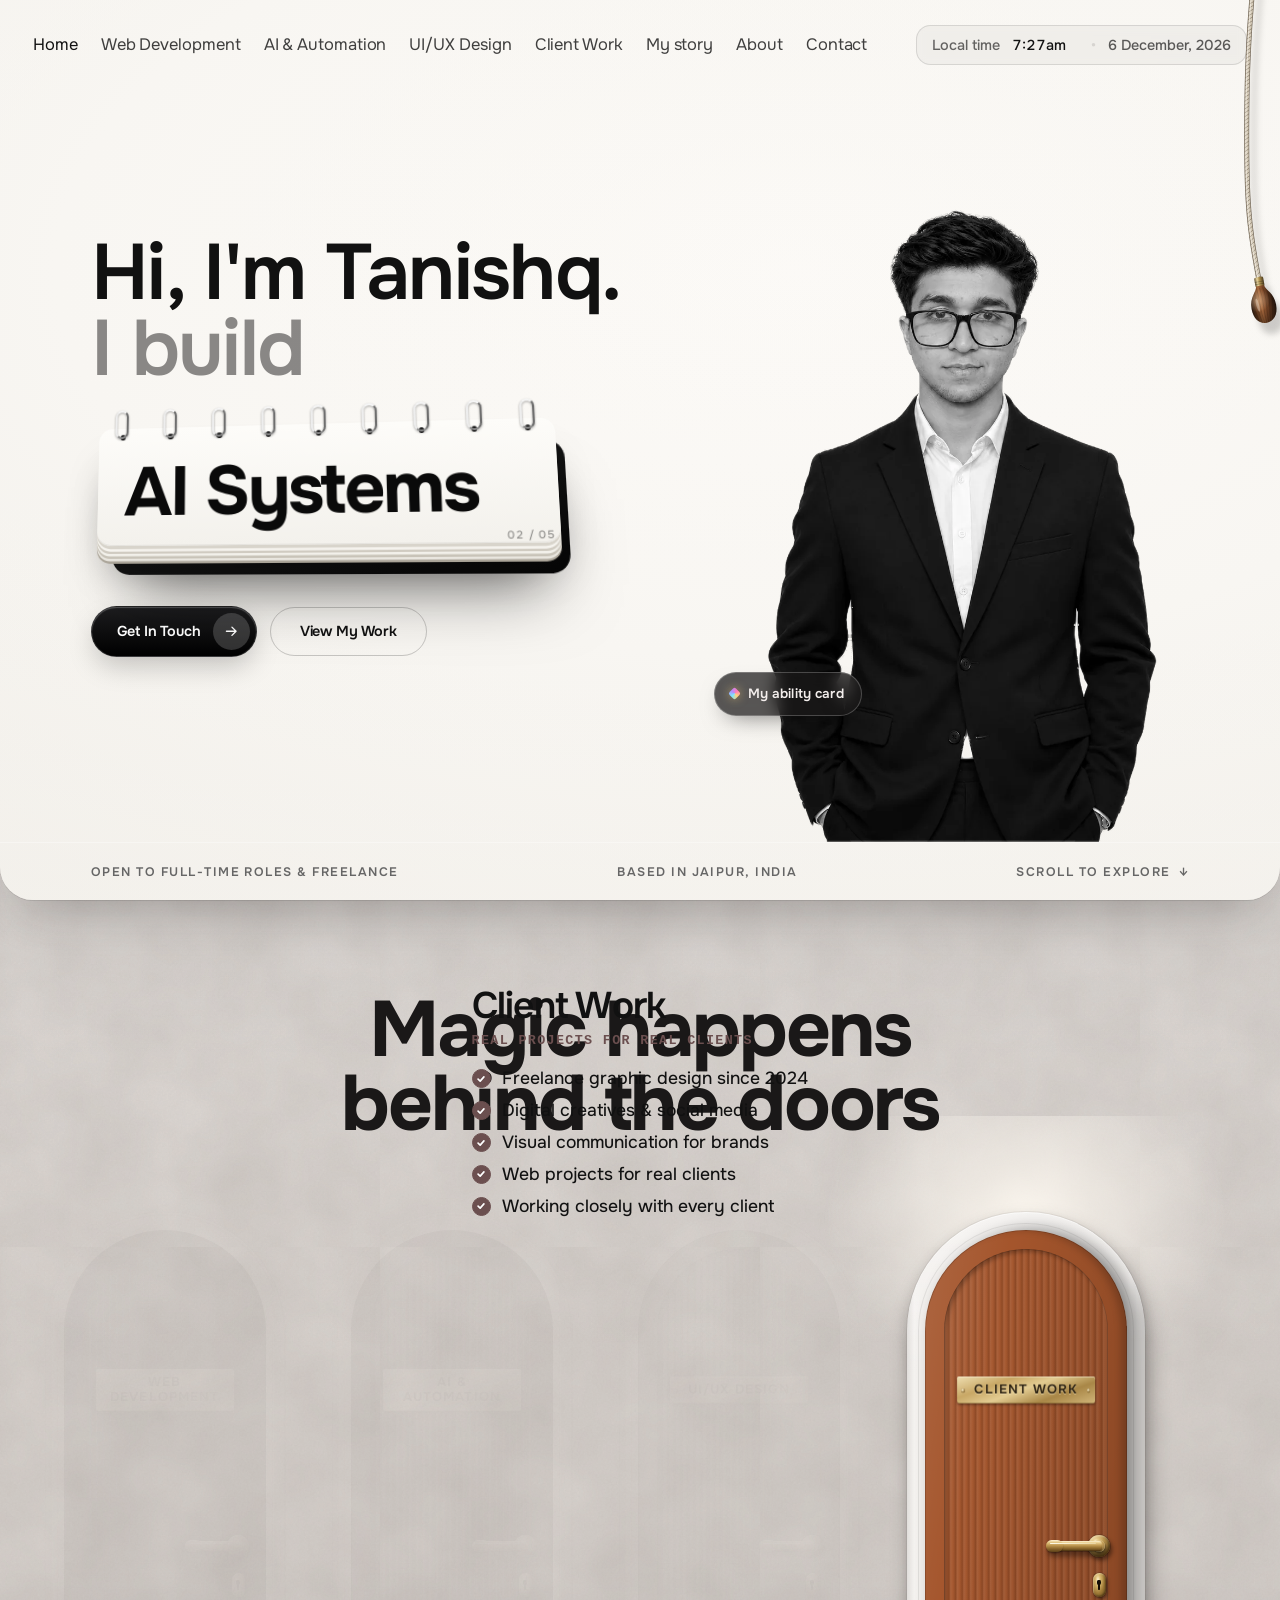
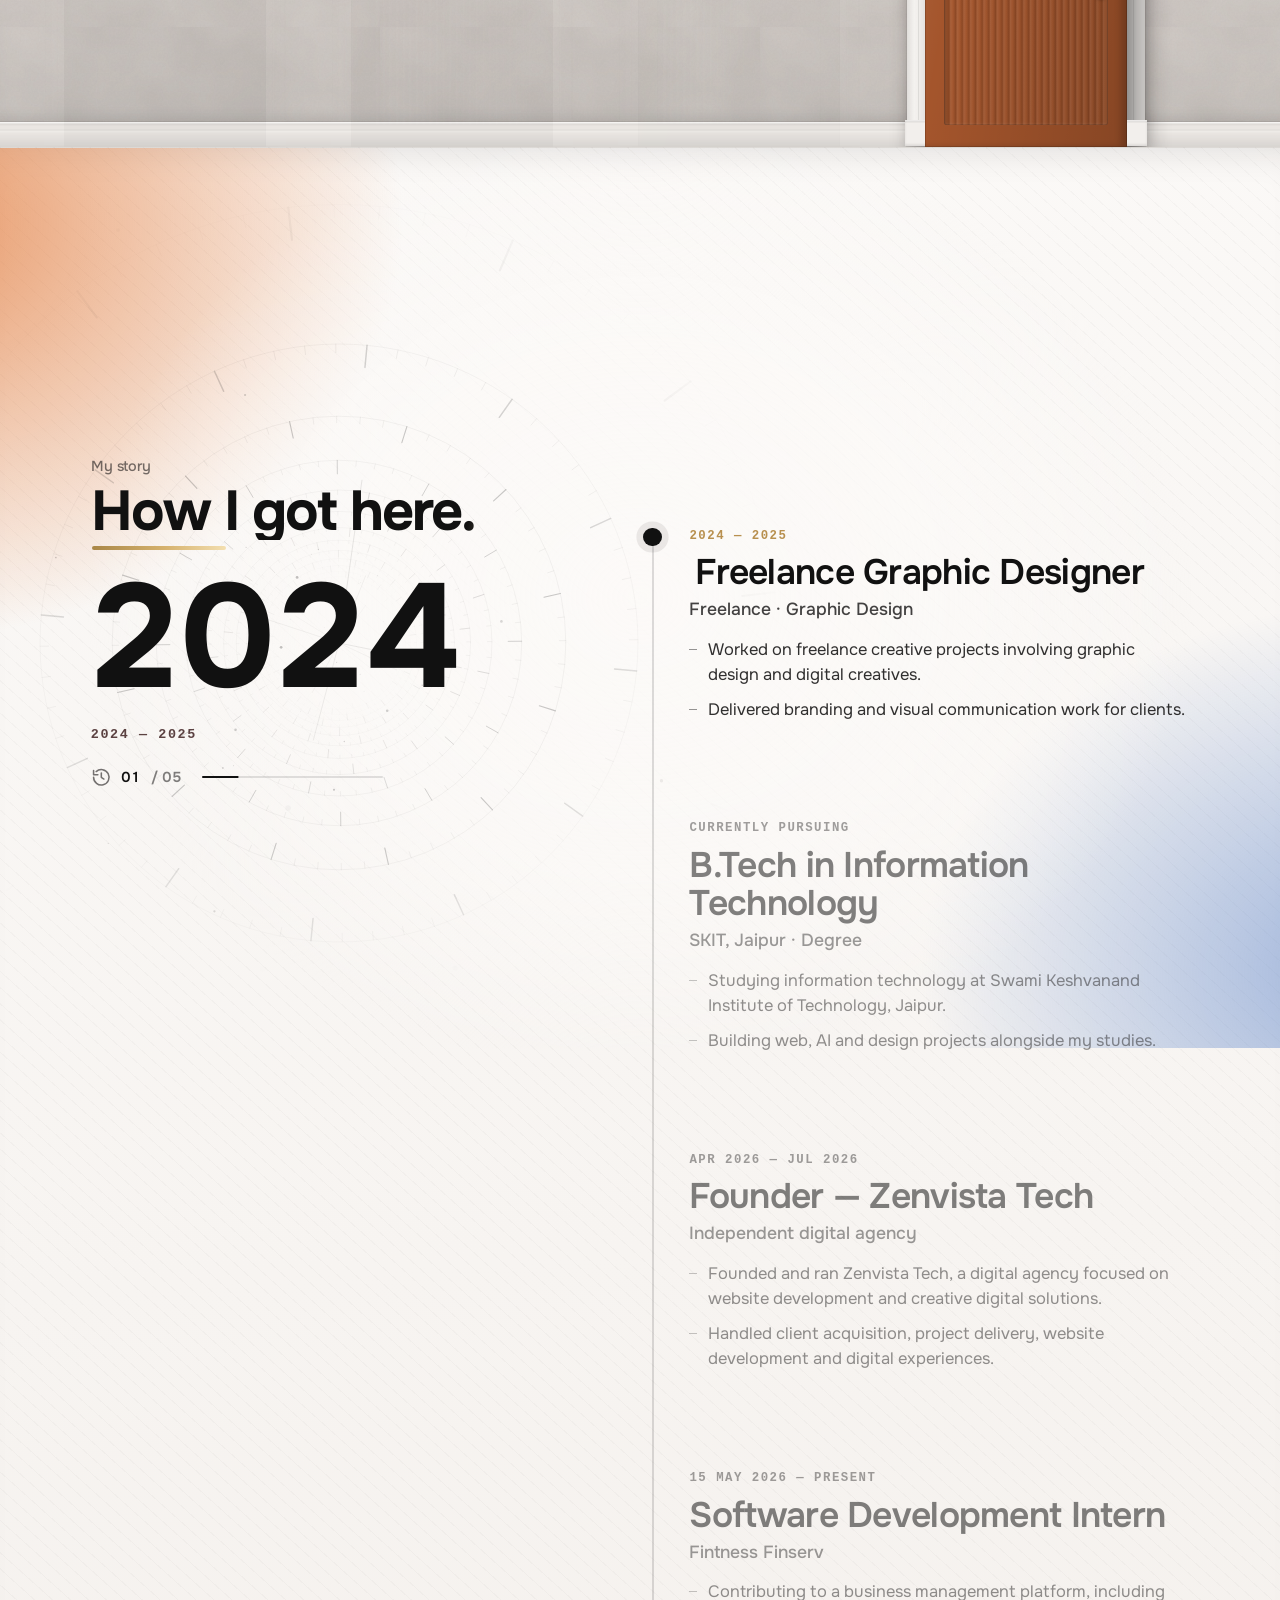
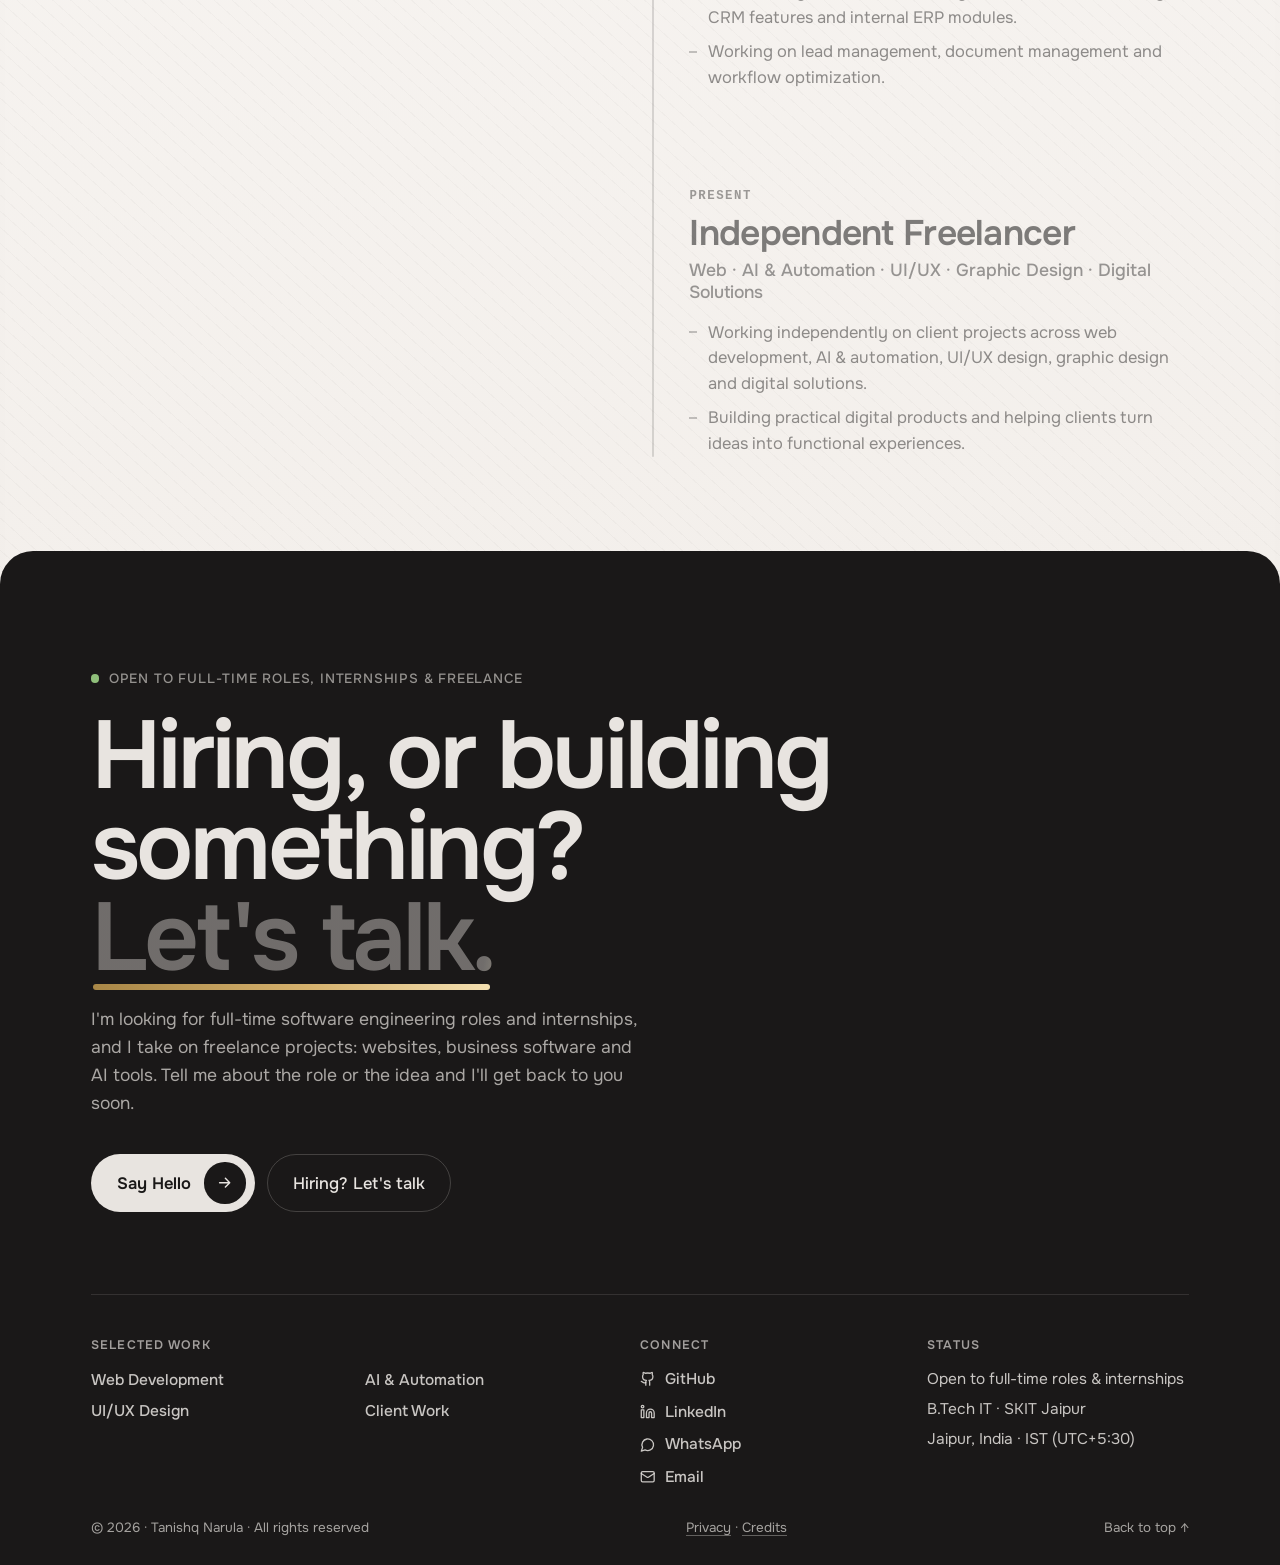
==== commit 72c2b5b7: "New portrait: hero, colour reveal, ability card and link preview - His new photo, cut out of its stu" ====
--- a/index.html
+++ b/index.html
@@ -1,9 +1,9 @@
-<!DOCTYPE html><html lang="en"><head><meta charSet="utf-8"/><meta name="viewport" content="width=device-width, initial-scale=1"/><link rel="stylesheet" href="/_next/static/chunks/22brrvtifdf2p.css" data-precedence="next"/><link rel="stylesheet" href="/_next/static/chunks/0xe22lsjlko7w.css" data-precedence="next"/><link rel="preload" as="script" fetchPriority="low" href="/_next/static/chunks/1ckvzn7sfprko.js"/><script src="/_next/static/chunks/2r4s4h5xul1n-.js" async=""></script><script src="/_next/static/chunks/216iyidhmrh3u.js" async=""></script><script src="/_next/static/chunks/1kb4dcqdypxx7.js" async=""></script><script src="/_next/static/chunks/turbopack-3-ry682tkyiqk.js" async=""></script><script src="/_next/static/chunks/0o8vbuwhupzhf.3674d3a0.js" async=""></script><script src="/_next/static/chunks/2rkqosa3zbeig.4a60fe15.js" async=""></script><script src="/_next/static/chunks/1yfhsg1w1az-m.82ced3e4.js" async=""></script><link rel="preload" href="https://fonts.googleapis.com/css2?family=Instrument+Serif:ital@0;1&amp;family=Playfair+Display:ital,wght@1,400;1,600&amp;family=Caveat:wght@500;600;700&amp;family=Onest:wght@300;400;500;600;700;800;900&amp;display=swap" as="style"/><title>Tanishq Narula — Freelance Web Developer, AI &amp; UI/UX Designer in Jaipur</title><meta name="description" content="Freelance software developer and designer in Jaipur, India. Tanishq Narula builds websites, web apps, AI automation and UI/UX design for startups and businesses. Available for freelance projects."/><link rel="author" href="https://tanishqnarula.dev/"/><meta name="author" content="Tanishq Narula"/><meta name="keywords" content="Tanishq Narula,freelance web developer,freelance developer India,freelance developer Jaipur,hire freelance web developer,freelance software developer,AI automation freelancer,AI developer India,freelance UI/UX designer,UI/UX designer Jaipur,freelance graphic designer Jaipur,web developer Jaipur,website developer India,React developer India,full stack developer freelance"/><meta name="creator" content="Tanishq Narula"/><meta name="publisher" content="Tanishq Narula"/><meta name="robots" content="index, follow"/><meta name="googlebot" content="index, follow, max-video-preview:-1, max-image-preview:large, max-snippet:-1"/><link rel="canonical" href="https://tanishqnarula.dev/"/><meta property="og:title" content="Tanishq Narula — Freelance Web Developer, AI &amp; UI/UX Designer in Jaipur"/><meta property="og:description" content="Freelance software developer and designer in Jaipur, India. Tanishq Narula builds websites, web apps, AI automation and UI/UX design for startups and businesses. Available for freelance projects."/><meta property="og:url" content="https://tanishqnarula.dev/"/><meta property="og:site_name" content="Tanishq Narula"/><meta property="og:locale" content="en_US"/><meta property="og:image" content="https://tanishqnarula.dev/images/seo/tanishq-narula-og.jpg"/><meta property="og:image:type" content="image/jpeg"/><meta property="og:image:width" content="1200"/><meta property="og:image:height" content="630"/><meta property="og:image:alt" content="Tanishq Narula — Portfolio"/><meta property="og:type" content="profile"/><meta name="twitter:card" content="summary_large_image"/><meta name="twitter:title" content="Tanishq Narula — Freelance Web Developer, AI &amp; UI/UX Designer in Jaipur"/><meta name="twitter:description" content="Freelance software developer and designer in Jaipur, India. Tanishq Narula builds websites, web apps, AI automation and UI/UX design for startups and businesses. Available for freelance projects."/><meta name="twitter:image" content="https://tanishqnarula.dev/images/seo/tanishq-narula-og.jpg"/><link rel="shortcut icon" href="/tn-favicon.ico"/><link rel="icon" href="/tn-favicon.ico" sizes="any"/><link rel="icon" href="/tn-icon-32.png" sizes="32x32" type="image/png"/><link rel="icon" href="/tn-icon-16.png" sizes="16x16" type="image/png"/><link rel="icon" href="/tn-icon-192.png" sizes="192x192" type="image/png"/><link rel="apple-touch-icon" href="/tn-apple-touch-icon.png" sizes="180x180" type="image/png"/><link rel="preconnect" href="https://fonts.googleapis.com"/><link rel="preconnect" href="https://fonts.gstatic.com" crossorigin="anonymous"/><link rel="stylesheet" href="https://fonts.googleapis.com/css2?family=Instrument+Serif:ital@0;1&amp;family=Playfair+Display:ital,wght@1,400;1,600&amp;family=Caveat:wght@500;600;700&amp;family=Onest:wght@300;400;500;600;700;800;900&amp;display=swap"/><script>if(/[?&]embed\b/.test(location.search))document.documentElement.classList.add('embed');try{var tnN=performance.getEntriesByType&&performance.getEntriesByType('navigation')[0];if(sessionStorage.getItem('tnDoor')!==null&&(location.hash==='#works'||(tnN&&tnN.type==='back_forward')))document.documentElement.classList.add('tn-return')}catch(e){}try{if(localStorage.getItem('tn-mode')==='dark')document.documentElement.dataset.mode='dark'}catch(e){}</script><script type="application/ld+json">{"@context":"https://schema.org","@graph":[{"@type":"Person","@id":"https://tanishqnarula.dev/#tanishq","name":"Tanishq Narula","givenName":"Tanishq","familyName":"Narula","alternateName":["Tanishq","tanishqnarula12"],"url":"https://tanishqnarula.dev/","image":"https://tanishqnarula.dev/images/profile/tanishq-portrait.webp","jobTitle":"Freelance Software Developer, AI Builder and Designer","description":"Freelance software developer and designer in Jaipur, India. Tanishq Narula builds websites, web apps, AI automation and UI/UX design for startups and businesses. Available for freelance projects.","email":"mailto:tanishqnarula60@gmail.com","telephone":"+91-6378211535","sameAs":["https://github.com/tanishqnarula12","https://www.linkedin.com/in/tanishq-narula-0295a7328/"],"knowsAbout":["Web Development","Web Applications","CRM Development","AI & Automation","Workflow Automation","UI/UX Design","Graphic Design","Branding","Visual Communication"],"address":{"@type":"PostalAddress","addressLocality":"Jaipur","addressRegion":"Rajasthan","addressCountry":"IN"},"affiliation":{"@type":"CollegeOrUniversity","name":"Swami Keshvanand Institute of Technology, Jaipur"},"worksFor":{"@type":"Organization","name":"Fintness Finserv"}},{"@type":"ProfessionalService","@id":"https://tanishqnarula.dev/#services","name":"Tanishq Narula — Freelance Web, AI & Design","url":"https://tanishqnarula.dev/","image":"https://tanishqnarula.dev/images/seo/tanishq-narula-og.jpg","description":"Freelance software developer and designer in Jaipur, India. Tanishq Narula builds websites, web apps, AI automation and UI/UX design for startups and businesses. Available for freelance projects.","email":"mailto:tanishqnarula60@gmail.com","telephone":"+91-6378211535","founder":{"@id":"https://tanishqnarula.dev/#tanishq"},"address":{"@type":"PostalAddress","addressLocality":"Jaipur","addressRegion":"Rajasthan","addressCountry":"IN"},"areaServed":[{"@type":"Country","name":"India"},{"@type":"Place","name":"Worldwide (remote)"}],"hasOfferCatalog":{"@type":"OfferCatalog","name":"Freelance services","itemListElement":[{"@type":"Offer","itemOffered":{"@type":"Service","name":"Web Development","description":"Responsive websites, web applications and business software such as CRM tools, built end to end.","provider":{"@id":"https://tanishqnarula.dev/#tanishq"}}},{"@type":"Offer","itemOffered":{"@type":"Service","name":"AI & Automation","description":"AI-powered applications and automated workflows for businesses.","provider":{"@id":"https://tanishqnarula.dev/#tanishq"}}},{"@type":"Offer","itemOffered":{"@type":"Service","name":"UI/UX Design","description":"User flows, wireframes, interface design and interactive prototypes.","provider":{"@id":"https://tanishqnarula.dev/#tanishq"}}},{"@type":"Offer","itemOffered":{"@type":"Service","name":"Graphic Design","description":"Social media creatives, branding and visual communication for clients.","provider":{"@id":"https://tanishqnarula.dev/#tanishq"}}}]}},{"@type":"WebSite","@id":"https://tanishqnarula.dev/#website","url":"https://tanishqnarula.dev/","name":"Tanishq Narula — Portfolio","description":"Freelance software developer and designer in Jaipur, India. Tanishq Narula builds websites, web apps, AI automation and UI/UX design for startups and businesses. Available for freelance projects.","publisher":{"@id":"https://tanishqnarula.dev/#tanishq"},"inLanguage":"en"}]}</script><script src="/_next/static/chunks/0cz1d0mv5g_q7.js" noModule=""></script>
+<!DOCTYPE html><html lang="en"><head><meta charSet="utf-8"/><meta name="viewport" content="width=device-width, initial-scale=1"/><link rel="stylesheet" href="/_next/static/chunks/22brrvtifdf2p.css" data-precedence="next"/><link rel="stylesheet" href="/_next/static/chunks/0xe22lsjlko7w.css" data-precedence="next"/><link rel="preload" as="script" fetchPriority="low" href="/_next/static/chunks/1ckvzn7sfprko.js"/><script src="/_next/static/chunks/2r4s4h5xul1n-.js" async=""></script><script src="/_next/static/chunks/216iyidhmrh3u.js" async=""></script><script src="/_next/static/chunks/1kb4dcqdypxx7.js" async=""></script><script src="/_next/static/chunks/turbopack-3-ry682tkyiqk.js" async=""></script><script src="/_next/static/chunks/0o8vbuwhupzhf.3674d3a0.js" async=""></script><script src="/_next/static/chunks/2rkqosa3zbeig.4a60fe15.js" async=""></script><script src="/_next/static/chunks/1yfhsg1w1az-m.1b520747.js" async=""></script><link rel="preload" href="https://fonts.googleapis.com/css2?family=Instrument+Serif:ital@0;1&amp;family=Playfair+Display:ital,wght@1,400;1,600&amp;family=Caveat:wght@500;600;700&amp;family=Onest:wght@300;400;500;600;700;800;900&amp;display=swap" as="style"/><title>Tanishq Narula — Freelance Web Developer, AI &amp; UI/UX Designer in Jaipur</title><meta name="description" content="Freelance software developer and designer in Jaipur, India. Tanishq Narula builds websites, web apps, AI automation and UI/UX design for startups and businesses. Available for freelance projects."/><link rel="author" href="https://tanishqnarula.dev/"/><meta name="author" content="Tanishq Narula"/><meta name="keywords" content="Tanishq Narula,freelance web developer,freelance developer India,freelance developer Jaipur,hire freelance web developer,freelance software developer,AI automation freelancer,AI developer India,freelance UI/UX designer,UI/UX designer Jaipur,freelance graphic designer Jaipur,web developer Jaipur,website developer India,React developer India,full stack developer freelance"/><meta name="creator" content="Tanishq Narula"/><meta name="publisher" content="Tanishq Narula"/><meta name="robots" content="index, follow"/><meta name="googlebot" content="index, follow, max-video-preview:-1, max-image-preview:large, max-snippet:-1"/><link rel="canonical" href="https://tanishqnarula.dev/"/><meta property="og:title" content="Tanishq Narula — Freelance Web Developer, AI &amp; UI/UX Designer in Jaipur"/><meta property="og:description" content="Freelance software developer and designer in Jaipur, India. Tanishq Narula builds websites, web apps, AI automation and UI/UX design for startups and businesses. Available for freelance projects."/><meta property="og:url" content="https://tanishqnarula.dev/"/><meta property="og:site_name" content="Tanishq Narula"/><meta property="og:locale" content="en_US"/><meta property="og:image" content="https://tanishqnarula.dev/images/seo/tanishq-preview-2.jpg"/><meta property="og:image:type" content="image/jpeg"/><meta property="og:image:width" content="1200"/><meta property="og:image:height" content="630"/><meta property="og:image:alt" content="Tanishq Narula — Portfolio"/><meta property="og:type" content="profile"/><meta name="twitter:card" content="summary_large_image"/><meta name="twitter:title" content="Tanishq Narula — Freelance Web Developer, AI &amp; UI/UX Designer in Jaipur"/><meta name="twitter:description" content="Freelance software developer and designer in Jaipur, India. Tanishq Narula builds websites, web apps, AI automation and UI/UX design for startups and businesses. Available for freelance projects."/><meta name="twitter:image" content="https://tanishqnarula.dev/images/seo/tanishq-preview-2.jpg"/><link rel="shortcut icon" href="/tn-favicon.ico"/><link rel="icon" href="/tn-favicon.ico" sizes="any"/><link rel="icon" href="/tn-icon-32.png" sizes="32x32" type="image/png"/><link rel="icon" href="/tn-icon-16.png" sizes="16x16" type="image/png"/><link rel="icon" href="/tn-icon-192.png" sizes="192x192" type="image/png"/><link rel="apple-touch-icon" href="/tn-apple-touch-icon.png" sizes="180x180" type="image/png"/><link rel="preconnect" href="https://fonts.googleapis.com"/><link rel="preconnect" href="https://fonts.gstatic.com" crossorigin="anonymous"/><link rel="stylesheet" href="https://fonts.googleapis.com/css2?family=Instrument+Serif:ital@0;1&amp;family=Playfair+Display:ital,wght@1,400;1,600&amp;family=Caveat:wght@500;600;700&amp;family=Onest:wght@300;400;500;600;700;800;900&amp;display=swap"/><script>if(/[?&]embed\b/.test(location.search))document.documentElement.classList.add('embed');try{var tnN=performance.getEntriesByType&&performance.getEntriesByType('navigation')[0];if(sessionStorage.getItem('tnDoor')!==null&&(location.hash==='#works'||(tnN&&tnN.type==='back_forward')))document.documentElement.classList.add('tn-return')}catch(e){}try{if(localStorage.getItem('tn-mode')==='dark')document.documentElement.dataset.mode='dark'}catch(e){}</script><script type="application/ld+json">{"@context":"https://schema.org","@graph":[{"@type":"Person","@id":"https://tanishqnarula.dev/#tanishq","name":"Tanishq Narula","givenName":"Tanishq","familyName":"Narula","alternateName":["Tanishq","tanishqnarula12"],"url":"https://tanishqnarula.dev/","image":"https://tanishqnarula.dev/images/profile/tanishq-photo-v2.webp","jobTitle":"Freelance Software Developer, AI Builder and Designer","description":"Freelance software developer and designer in Jaipur, India. Tanishq Narula builds websites, web apps, AI automation and UI/UX design for startups and businesses. Available for freelance projects.","email":"mailto:tanishqnarula60@gmail.com","telephone":"+91-6378211535","sameAs":["https://github.com/tanishqnarula12","https://www.linkedin.com/in/tanishq-narula-0295a7328/"],"knowsAbout":["Web Development","Web Applications","CRM Development","AI & Automation","Workflow Automation","UI/UX Design","Graphic Design","Branding","Visual Communication"],"address":{"@type":"PostalAddress","addressLocality":"Jaipur","addressRegion":"Rajasthan","addressCountry":"IN"},"affiliation":{"@type":"CollegeOrUniversity","name":"Swami Keshvanand Institute of Technology, Jaipur"},"worksFor":{"@type":"Organization","name":"Fintness Finserv"}},{"@type":"ProfessionalService","@id":"https://tanishqnarula.dev/#services","name":"Tanishq Narula — Freelance Web, AI & Design","url":"https://tanishqnarula.dev/","image":"https://tanishqnarula.dev/images/seo/tanishq-preview-2.jpg","description":"Freelance software developer and designer in Jaipur, India. Tanishq Narula builds websites, web apps, AI automation and UI/UX design for startups and businesses. Available for freelance projects.","email":"mailto:tanishqnarula60@gmail.com","telephone":"+91-6378211535","founder":{"@id":"https://tanishqnarula.dev/#tanishq"},"address":{"@type":"PostalAddress","addressLocality":"Jaipur","addressRegion":"Rajasthan","addressCountry":"IN"},"areaServed":[{"@type":"Country","name":"India"},{"@type":"Place","name":"Worldwide (remote)"}],"hasOfferCatalog":{"@type":"OfferCatalog","name":"Freelance services","itemListElement":[{"@type":"Offer","itemOffered":{"@type":"Service","name":"Web Development","description":"Responsive websites, web applications and business software such as CRM tools, built end to end.","provider":{"@id":"https://tanishqnarula.dev/#tanishq"}}},{"@type":"Offer","itemOffered":{"@type":"Service","name":"AI & Automation","description":"AI-powered applications and automated workflows for businesses.","provider":{"@id":"https://tanishqnarula.dev/#tanishq"}}},{"@type":"Offer","itemOffered":{"@type":"Service","name":"UI/UX Design","description":"User flows, wireframes, interface design and interactive prototypes.","provider":{"@id":"https://tanishqnarula.dev/#tanishq"}}},{"@type":"Offer","itemOffered":{"@type":"Service","name":"Graphic Design","description":"Social media creatives, branding and visual communication for clients.","provider":{"@id":"https://tanishqnarula.dev/#tanishq"}}}]}},{"@type":"WebSite","@id":"https://tanishqnarula.dev/#website","url":"https://tanishqnarula.dev/","name":"Tanishq Narula — Portfolio","description":"Freelance software developer and designer in Jaipur, India. Tanishq Narula builds websites, web apps, AI automation and UI/UX design for startups and businesses. Available for freelance projects.","publisher":{"@id":"https://tanishqnarula.dev/#tanishq"},"inLanguage":"en"}]}</script><script src="/_next/static/chunks/0cz1d0mv5g_q7.js" noModule=""></script>
 
 
 
 
-<link rel="me" href="https://github.com/tanishqnarula12"/><link rel="me" href="https://www.linkedin.com/in/tanishq-narula-0295a7328/"/><meta name="geo.region" content="IN-RJ"/><meta name="geo.placename" content="Jaipur"/><link rel="stylesheet" href="/assets/tn/tn.css?v=cb691dd7"/></head><body><div hidden=""><!--$--><!--/$--></div><a href="#main" class="skip">Skip to main content</a><div class="loader " id="loader" aria-hidden="true" style="--p:0.000"><div class="ld__bg"></div><div class="ld__stack"><div class="ld__pill " style="--k:0;--c:#1F1C1C;--t:#E8E4E0;--dir:1"><span>Web Development</span></div><div class="ld__pill " style="--k:1;--c:#22304a;--t:#E8E4E0;--dir:-1"><span>AI &amp; Automation</span></div><div class="ld__pill " style="--k:2;--c:#4a3540;--t:#E8E4E0;--dir:1"><span>UI/UX Design</span></div><div class="ld__pill " style="--k:3;--c:#7a8670;--t:#F3EEEC;--dir:-1"><span>Client Work</span></div><div class="ld__pill " style="--k:4;--c:#a4552c;--t:#F3EEEC;--dir:1"><span>Freelance Work</span></div><div class="ld__pill " style="--k:5;--c:#C4B0B0;--t:#1A1818;--dir:-1"><span>Software Engineering</span></div></div><div class="ld__hud"><div class="ld__top"><b>Tanishq Narula</b><span>Developer · AI · Design</span></div><div class="ld__bot"><div class="ld__num"><small>INITIALIZING</small>000<!-- -->%</div><div class="ld__bar"><i style="transform:scaleX(0)"></i></div></div></div></div><div class="door-cursor" id="doorCursor" aria-hidden="true"><span>Open door</span></div><header class="hdr rv "><div class="shell hdr__in"><nav aria-label="Primary"><ul class="nav"><li><a aria-current="page" href="/"><span>Home</span></a></li><li><a  href="/web-developer/"><span>Web Development</span></a></li><li><a  href="/app-developer/"><span>AI &amp; Automation</span></a></li><li><a  href="/ui-ux-designer/"><span>UI/UX Design</span></a></li><li><a  href="/graphic-designer/"><span>Client Work</span></a></li><li><a href="/#about"><span>My story</span></a></li><li><a href="/photographer/"><span>About</span></a></li><li><a  href="/contact/"><span>Contact</span></a></li></ul></nav><div class="hdr__right"><div class="chip clock " aria-label="Status or Local time"><div class="clock__desktop-view"><svg aria-hidden="true" focusable="false" viewBox="0 0 24 24" fill="none" stroke="currentColor" stroke-width="2" stroke-linecap="round" stroke-linejoin="round" style="width:13px;height:13px;opacity:0.75"><circle cx="12" cy="12" r="10"></circle><polyline points="12 6 12 12 16 14"></polyline></svg><span class="clock__lbl">Local time</span><span class="clock__time tnum">9:41am</span><span class="clock__sep" aria-hidden="true" style="opacity:0.4">•</span><svg aria-hidden="true" focusable="false" viewBox="0 0 24 24" fill="none" stroke="currentColor" stroke-width="2" stroke-linecap="round" stroke-linejoin="round" style="width:13px;height:13px;opacity:0.75"><rect x="3" y="4" width="18" height="18" rx="2" ry="2"></rect><line x1="16" y1="2" x2="16" y2="6"></line><line x1="8" y1="2" x2="8" y2="6"></line><line x1="3" y1="10" x2="21" y2="10"></line></svg><span class="clock__date">12 March, 2026</span><span class="clock__ds">12 Mar</span></div><div class="clock__mobile-status"><span class="status-sparkle" aria-hidden="true">✦</span><span class="status-label">Open to full-time roles &amp; freelance</span><svg class="status-chevron" width="12" height="12" viewBox="0 0 24 24" fill="none" stroke="currentColor" stroke-width="2.5" stroke-linecap="round" stroke-linejoin="round" aria-hidden="true" focusable="false"><polyline points="6 9 12 15 18 9"></polyline></svg></div></div><button type="button" class="chip menu-btn" id="menuBtn" style="min-height:44px;min-width:44px" aria-haspopup="dialog" aria-controls="navm" aria-expanded="false" aria-label="Open menu"><span><svg aria-hidden="true" focusable="false" viewBox="0 0 24 24" fill="none" stroke="currentColor" stroke-width="2" stroke-linecap="round"><path d="M4 6h16M4 12h16M4 18h16"></path></svg><span class="word">Menu</span></span></button></div></div></header><header class="mob-hdr" aria-label="Mobile Navigation"><div class="mob-hdr__in"><a class="mob-hdr__brand" aria-label="Tanishq Narula Home" href="/"><span class="mob-hdr__badge"><span class="mob-hdr__monogram">T</span><span class="mob-hdr__dot">.</span></span><span class="mob-hdr__name">TANISHQ<span class="mob-hdr__dot">.</span></span></a><div class="mob-hdr__actions"><a href="https://github.com/tanishqnarula12" target="_blank" rel="noopener noreferrer" class="mob-hdr__btn" aria-label="Visit Tanishq Narula&#x27;s GitHub profile"><svg aria-hidden="true" focusable="false" width="15" height="15" viewBox="0 0 24 24" fill="none" stroke="currentColor" stroke-width="2" stroke-linecap="round" stroke-linejoin="round"><path d="M15 22v-4a4.8 4.8 0 0 0-1-3.5c3 0 6-2 6-5.5.08-1.25-.27-2.48-1-3.5.28-1.15.28-2.35 0-3.5 0 0-1 0-3 1.5-2.64-.5-5.36-.5-8 0C6 2 5 2 5 2c-.3 1.15-.3 2.35 0 3.5A5.403 5.403 0 0 0 4 9c0 3.5 3 5.5 6 5.5-.39.49-.68 1.05-.85 1.65-.17.6-.22 1.23-.15 1.85v4"></path><path d="M9 18c-4.51 2-5-2-7-2"></path></svg></a><a href="https://www.linkedin.com/in/tanishq-narula-0295a7328/" target="_blank" rel="noopener noreferrer" class="mob-hdr__btn" aria-label="Visit Tanishq Narula&#x27;s LinkedIn profile"><svg aria-hidden="true" focusable="false" width="15" height="15" viewBox="0 0 24 24" fill="none" stroke="currentColor" stroke-width="2" stroke-linecap="round" stroke-linejoin="round"><path d="M16 8a6 6 0 0 1 6 6v7h-4v-7a2 2 0 0 0-2-2 2 2 0 0 0-2 2v7h-4v-7a6 6 0 0 1 6-6z"></path><rect x="2" y="9" width="4" height="12"></rect><circle cx="4" cy="4" r="2"></circle></svg></a><a href="https://wa.me/916378211535" target="_blank" rel="noopener noreferrer" class="mob-hdr__btn" aria-label="Chat with Tanishq Narula on WhatsApp"><svg aria-hidden="true" focusable="false" width="15" height="15" viewBox="0 0 24 24" fill="none" stroke="currentColor" stroke-width="2" stroke-linecap="round" stroke-linejoin="round"><path d="M7.9 20A9 9 0 1 0 4 16.1L2 22Z"></path></svg></a><button type="button" class="mob-hdr__btn mob-hdr__btn--menu" aria-label="Open navigation menu" aria-expanded="false" aria-controls="navm" aria-haspopup="dialog"><svg aria-hidden="true" focusable="false" width="15" height="15" viewBox="0 0 24 24" fill="none" stroke="currentColor" stroke-width="2.2" stroke-linecap="round"><line x1="4" x2="20" y1="6" y2="6"></line><line x1="4" x2="20" y1="12" y2="12"></line><line x1="4" x2="20" y1="18" y2="18"></line></svg></button></div></div></header><div class="cord" id="cord"><canvas class="cord__cv" aria-hidden="true"></canvas><button type="button" class="cord__hit" id="cordHit" role="switch" aria-checked="false" aria-label="Toggle dark mode (pull the cord)"></button></div><main id="main"><section id="home" class="hero" aria-label="Introduction"><div class="hero__vig" aria-hidden="true"></div><canvas class="hero__glass" aria-hidden="true"></canvas><div class="hero__stage"><div class="fig" id="fig"><img id="figBase" alt="Portrait of Tanishq Narula, software developer, AI builder and designer" width="768" height="1024" decoding="async" data-nimg="1" class="fig__img" style="color:transparent" src="/images/profile/tanishq-hero.webp"/><canvas id="figCanvas" aria-hidden="true"></canvas><button type="button" class="fig__card" id="holoOpen" aria-haspopup="dialog" aria-controls="holo">My ability card</button></div></div><div class="shell hero__content"><div class="hero__left"><h1 class="h1"><span class="sr-only">Hi, I&#x27;m Tanishq. I build software, AI systems, automations, web apps and interfaces.</span><span aria-hidden="true"><span class="line"><span style="--d:250ms">Hi, I&#x27;m <span class="hero-name">Tanishq</span>.</span></span><span class="line"><span class="soft" style="--d:370ms">I build</span></span><span class="cal-line"><span class="cal rv" id="cal" style="--d:520ms"><span class="cal__body"><span class="cal__stand"></span><span class="cal__stack"><span class="cal__back"><span class="cal__holes"><i></i><i></i><i></i><i></i><i></i><i></i><i></i><i></i><i></i><i></i></span></span><span class="cal__page" data-under="true"><span class="cal__holes"><i></i><i></i><i></i><i></i><i></i><i></i><i></i><i></i><i></i><i></i></span><span class="cal__word">AI Systems</span><span class="cal__no">02 / <!-- -->05</span><span class="cal__shade"></span></span><span class="cal__leaf"><span class="cal__face"><span class="cal__holes"><i></i><i></i><i></i><i></i><i></i><i></i><i></i><i></i><i></i><i></i></span><span class="cal__word">Software</span><span class="cal__no">01 / <!-- -->05</span><span class="cal__shade"></span></span><span class="cal__rear"><span class="cal__holes"><i></i><i></i><i></i><i></i><i></i><i></i><i></i><i></i><i></i><i></i></span></span></span></span><span class="cal__rings"><i></i><i></i><i></i><i></i><i></i><i></i><i></i><i></i><i></i><i></i></span></span><span class="cal__measure"></span></span></span></span></h1><div class="ctas rv" style="--d:750ms"><button type="button" class="pill pill--dark pill--arrow cta-talk-btn"><span class="pill__in"><span class="cta-label-desktop">Get In Touch</span><span class="cta-label-mobile"><svg class="cta-mail-icon" width="16" height="16" viewBox="0 0 24 24" fill="none" stroke="currentColor" stroke-width="2" stroke-linecap="round" stroke-linejoin="round" aria-hidden="true" focusable="false"><rect width="20" height="16" x="2" y="4" rx="2"></rect><path d="m22 7-8.97 5.7a1.94 1.94 0 0 1-2.06 0L2 7"></path></svg>Say Hello</span><span class="pill__badge"><svg aria-hidden="true" focusable="false" viewBox="0 0 24 24" fill="none" stroke="currentColor" stroke-width="2" stroke-linecap="round" stroke-linejoin="round"><path d="M5 12h14M13 6l6 6-6 6"></path></svg></span></span></button><button type="button" class="pill pill--outline cta-explore-btn"><span class="pill__in"><span class="cta-label-desktop">View My Work</span><span class="cta-label-mobile"><svg class="cta-grid-icon" width="15" height="15" viewBox="0 0 24 24" fill="currentColor" aria-hidden="true" focusable="false"><rect x="3" y="3" width="7" height="7" rx="1.5"></rect><rect x="14" y="3" width="7" height="7" rx="1.5"></rect><rect x="3" y="14" width="7" height="7" rx="1.5"></rect><rect x="14" y="14" width="7" height="7" rx="1.5"></rect></svg>View My Work</span></span></button></div></div></div><div class="shell hero__bar rv"><span>Open to full-time roles &amp; freelance</span><span class="mid">Based in Jaipur, India</span><span class="scroll">Scroll to explore <i aria-hidden="true">↓</i></span></div></section><section id="works" class="doors in " aria-labelledby="doorsTitle"><span id="doors" aria-hidden="true" style="position:absolute;top:0;pointer-events:none"></span><div class="doors__tex" aria-hidden="true"></div><div class="doors__pin"><div class="shell doors__wall"><h2 class="sr-only" id="doorsTitle">My work, one door per skill</h2><p class="paint" aria-hidden="true">Magic happens <br class="mbr"/>behind the doors</p><p class="doors__hint" aria-hidden="true">Swipe along the wall</p><div class="dinfo" id="dinfo" aria-live="polite"><h3 class="dinfo__h">Web Development</h3><p class="dinfo__t">Modern web apps, from idea to launch</p><ul class="dinfo__p"><li>Responsive websites &amp; web applications</li><li>CRM &amp; business management software</li><li>Clean, modern front-end code</li><li>Performance-minded builds</li><li>From first idea to deployment</li></ul></div><p class="doors__dots" aria-hidden="true"><i class="on"></i><i class=""></i><i class=""></i><i class=""></i></p><ul class="doors__row"><li class="unit  " style="--i:0;--door:#22304a;--door-dk:#1c2840"><button type="button" class="doorway" aria-label="Open the Web Development door"><span class="casing"></span><span class="opening"><span class="room"></span><span class="spill"></span><span class="door"><span class="door__flute"></span><span class="plate">Web Development</span><span class="handle"><span class="handle__lever"></span><span class="handle__lock"></span></span><span class="door__shade"></span><span class="leak"></span></span><span class="sill"></span></span><span class="pool"></span></button></li><li class="unit  " style="--i:1;--door:#4a3540;--door-dk:#3f2d37"><button type="button" class="doorway" aria-label="Open the AI &amp; Automation door"><span class="casing"></span><span class="opening"><span class="room"></span><span class="spill"></span><span class="door"><span class="door__flute"></span><span class="plate">AI &amp; Automation</span><span class="handle"><span class="handle__lever"></span><span class="handle__lock"></span></span><span class="door__shade"></span><span class="leak"></span></span><span class="sill"></span></span><span class="pool"></span></button></li><li class="unit  " style="--i:2;--door:#7a8670;--door-dk:#66705d"><button type="button" class="doorway" aria-label="Open the UI/UX Design door"><span class="casing"></span><span class="opening"><span class="room"></span><span class="spill"></span><span class="door"><span class="door__flute"></span><span class="plate">UI/UX Design</span><span class="handle"><span class="handle__lever"></span><span class="handle__lock"></span></span><span class="door__shade"></span><span class="leak"></span></span><span class="sill"></span></span><span class="pool"></span></button></li><li class="unit  " style="--i:3;--door:#a4552c;--door-dk:#8c4826"><button type="button" class="doorway" aria-label="Open the Client Work door"><span class="casing"></span><span class="opening"><span class="room"></span><span class="spill"></span><span class="door"><span class="door__flute"></span><span class="plate">Client Work</span><span class="handle"><span class="handle__lever"></span><span class="handle__lock"></span></span><span class="door__shade"></span><span class="leak"></span></span><span class="sill"></span></span><span class="pool"></span></button></li></ul></div><div class="doors__floor" aria-hidden="true"></div></div></section><section id="about" class="story " aria-labelledby="storyTitle" data-ch="0" style="--n:5"><div class="story__amb" aria-hidden="true"><i></i><i></i><i></i><i></i><i></i></div><div class="story__track"><div class="story__pin"><div class="shell story__stage"><div class="story__clock"><canvas class="story__bg" aria-hidden="true"></canvas><p class="eyebrow">My story</p><h2 class="story__h" id="storyTitle">How I got here.</h2><div class="story__yr" aria-hidden="true"><span class="dg"><span class="dg__c" style="--d:2"><i>0</i><i>1</i><i>2</i><i>3</i><i>4</i><i>5</i><i>6</i><i>7</i><i>8</i><i>9</i></span></span><span class="dg"><span class="dg__c" style="--d:0"><i>0</i><i>1</i><i>2</i><i>3</i><i>4</i><i>5</i><i>6</i><i>7</i><i>8</i><i>9</i></span></span><span class="dg"><span class="dg__c" style="--d:2"><i>0</i><i>1</i><i>2</i><i>3</i><i>4</i><i>5</i><i>6</i><i>7</i><i>8</i><i>9</i></span></span><span class="dg"><span class="dg__c" style="--d:4"><i>0</i><i>1</i><i>2</i><i>3</i><i>4</i><i>5</i><i>6</i><i>7</i><i>8</i><i>9</i></span></span></div><p class="story__when" aria-hidden="true">2024 — 2025</p><div class="story__meter" aria-hidden="true"><svg aria-hidden="true" focusable="false" class="story__rw" viewBox="0 0 24 24" fill="none" stroke="currentColor" stroke-width="1.8" stroke-linecap="round" stroke-linejoin="round"><path d="M3 12a9 9 0 1 0 3-6.7"></path><path d="M3 4v5h5"></path><path d="M12 7v5l3 2"></path></svg><span class="story__count">01</span><span class="story__of">/ <!-- -->05</span><i class="story__bar"><b style="transform:scaleX(0.20)"></b></i></div></div><div class="story__line"><span class="story__rail" aria-hidden="true"></span><span class="story__ttrack" aria-hidden="true"><span class="story__tail"></span></span><span class="story__dtrack" aria-hidden="true" style="top:0.00%"><span class="story__dot"></span></span><ol class="story__list"><li class="ch on " data-y="2024" data-when="2024 — 2025"><p class="ch__date">2024 — 2025</p><h3 class="ch__t">Freelance Graphic Designer</h3><p class="ch__org">Freelance · Graphic Design</p><ul class="ch__b"><li>Worked on freelance creative projects involving graphic design and digital creatives.</li><li>Delivered branding and visual communication work for clients.</li></ul></li><li class="ch  " data-y="2024" data-when="Currently pursuing"><p class="ch__date">Currently pursuing</p><h3 class="ch__t">B.Tech in Information Technology</h3><p class="ch__org">SKIT, Jaipur · Degree</p><ul class="ch__b"><li>Studying information technology at Swami Keshvanand Institute of Technology, Jaipur.</li><li>Building web, AI and design projects alongside my studies.</li></ul></li><li class="ch  " data-y="2026" data-when="Apr 2026 — Jul 2026"><p class="ch__date">Apr 2026 — Jul 2026</p><h3 class="ch__t">Founder — Zenvista Tech</h3><p class="ch__org">Independent digital agency</p><ul class="ch__b"><li>Founded and ran Zenvista Tech, a digital agency focused on website development and creative digital solutions.</li><li>Handled client acquisition, project delivery, website development and digital experiences.</li></ul></li><li class="ch  " data-y="2026" data-when="15 May 2026 — Present"><p class="ch__date">15 May 2026 — Present</p><h3 class="ch__t">Software Development Intern</h3><p class="ch__org">Fintness Finserv</p><ul class="ch__b"><li>Contributing to a business management platform, including CRM features and internal ERP modules.</li><li>Working on lead management, document management and workflow optimization.</li></ul></li><li class="ch  ch--now" data-y="2026" data-when="Present"><p class="ch__date">Present</p><h3 class="ch__t">Independent Freelancer</h3><p class="ch__org">Web · AI &amp; Automation · UI/UX · Graphic Design · Digital Solutions</p><ul class="ch__b"><li>Working independently on client projects across web development, AI &amp; automation, UI/UX design, graphic design and digital solutions.</li><li>Building practical digital products and helping clients turn ideas into functional experiences.</li></ul></li></ol></div></div></div></div></section></main><div class="sfw"><footer class="sf" id="contact-footer" aria-labelledby="sfTitle"><div class="sf__in"><p class="sf__eye"><i></i>Open to full-time roles, internships &amp; freelance</p><h2 class="sf__h" id="sfTitle">Hiring, or building something?<span>Let&#x27;s talk.</span></h2><p class="sf__p">I&#x27;m looking for full-time software engineering roles and internships, and I take on freelance projects: websites, business software and AI tools. Tell me about the role or the idea and I&#x27;ll get back to you soon.</p><div class="sf__cta"><button class="sf__btn" type="button">Say Hello<!-- --> <b><svg viewBox="0 0 24 24" fill="none" stroke="currentColor" stroke-width="2" stroke-linecap="round" stroke-linejoin="round" aria-hidden="true"><path d="M5 12h14M13 6l6 6-6 6"></path></svg></b></button><button class="sf__ghost" type="button" data-tn-hire="">Hiring? Let&#x27;s talk</button></div><div class="sf__cols"><div><h3>Selected Work</h3><ul class="work"><li><a href="/web-developer/">Web Development</a></li><li><a href="/app-developer/">AI &amp; Automation</a></li><li><a href="/ui-ux-designer/">UI/UX Design</a></li><li><a href="/graphic-designer/">Client Work</a></li></ul></div><div><h3>Connect</h3><ul><li><a href="https://github.com/tanishqnarula12" target="_blank" rel="noopener noreferrer" aria-label="Visit Tanishq Narula&#x27;s GitHub profile" style="display:inline-flex;align-items:center;gap:0.55rem"><svg aria-hidden="true" focusable="false" width="15" height="15" viewBox="0 0 24 24" fill="none" stroke="currentColor" stroke-width="2" stroke-linecap="round" stroke-linejoin="round"><path d="M15 22v-4a4.8 4.8 0 0 0-1-3.5c3 0 6-2 6-5.5.08-1.25-.27-2.48-1-3.5.28-1.15.28-2.35 0-3.5 0 0-1 0-3 1.5-2.64-.5-5.36-.5-8 0C6 2 5 2 5 2c-.3 1.15-.3 2.35 0 3.5A5.403 5.403 0 0 0 4 9c0 3.5 3 5.5 6 5.5-.39.49-.68 1.05-.85 1.65-.17.6-.22 1.23-.15 1.85v4"></path><path d="M9 18c-4.51 2-5-2-7-2"></path></svg><span>GitHub</span></a></li><li><a href="https://www.linkedin.com/in/tanishq-narula-0295a7328/" target="_blank" rel="noopener noreferrer" aria-label="Visit Tanishq Narula&#x27;s LinkedIn profile" style="display:inline-flex;align-items:center;gap:0.55rem"><svg aria-hidden="true" focusable="false" width="15" height="15" viewBox="0 0 24 24" fill="none" stroke="currentColor" stroke-width="2" stroke-linecap="round" stroke-linejoin="round"><path d="M16 8a6 6 0 0 1 6 6v7h-4v-7a2 2 0 0 0-2-2 2 2 0 0 0-2 2v7h-4v-7a6 6 0 0 1 6-6z"></path><rect x="2" y="9" width="4" height="12"></rect><circle cx="4" cy="4" r="2"></circle></svg><span>LinkedIn</span></a></li><li><a href="https://wa.me/916378211535" target="_blank" rel="noopener noreferrer" aria-label="Chat with Tanishq Narula on WhatsApp" style="display:inline-flex;align-items:center;gap:0.55rem"><svg aria-hidden="true" focusable="false" width="15" height="15" viewBox="0 0 24 24" fill="none" stroke="currentColor" stroke-width="2" stroke-linecap="round" stroke-linejoin="round"><path d="M7.9 20A9 9 0 1 0 4 16.1L2 22Z"></path></svg><span>WhatsApp</span></a></li><li><a href="mailto:tanishqnarula60@gmail.com" aria-label="Email Tanishq Narula" style="display:inline-flex;align-items:center;gap:0.55rem"><svg aria-hidden="true" focusable="false" width="15" height="15" viewBox="0 0 24 24" fill="none" stroke="currentColor" stroke-width="2" stroke-linecap="round" stroke-linejoin="round"><rect width="20" height="16" x="2" y="4" rx="2"></rect><path d="m22 7-8.97 5.7a1.94 1.94 0 0 1-2.06 0L2 7"></path></svg><span>Email</span></a></li></ul></div><div><h3>Status</h3><ul><li class="st">Open to full-time roles &amp; internships</li><li class="st">B.Tech IT · SKIT Jaipur</li><li class="st">Jaipur, India · IST (UTC+5:30)</li></ul></div></div><div class="sf__bot"><span>© <span data-fyear="true">2026</span> · Tanishq Narula · All rights reserved</span><span class="sf__legal"><a href="/privacy/">Privacy</a> · <a href="/credits/">Credits</a></span><button type="button" aria-label="Scroll back to top of page">Back to top ↑</button></div></div></footer></div><button type="button" class="totop " aria-label="Back to top" style="--len:150.80;--p:0.0000"><svg class="ring" viewBox="0 0 52 52" aria-hidden="true"><circle cx="26" cy="26" r="24"></circle></svg><svg class="ar" viewBox="0 0 24 24" fill="none" stroke="currentColor" stroke-width="2" stroke-linecap="round" stroke-linejoin="round" aria-hidden="true"><path d="M12 19V5M6 11l6-6 6 6"></path></svg><span class="lbl">Back to top</span></button><!--$--><!--/$--><script id="_R_">(globalThis["TURBOPACK"] || (globalThis["TURBOPACK"] = [])).push({"otherChunks":["static/chunks/1ckvzn7sfprko.js","static/chunks/2r4s4h5xul1n-.js","static/chunks/216iyidhmrh3u.js","static/chunks/1kb4dcqdypxx7.js"],"runtimeModuleIds":[94553]});</script><script src="/_next/static/chunks/1ckvzn7sfprko.js" async=""></script><script>(self.__next_f=self.__next_f||[]).push([0])</script><script>self.__next_f.push([1,"1:\"$Sreact.fragment\"\n3:\"/_next/static/chunks/0o8vbuwhupzhf.3674d3a0.js\"\n4:I[65150,[\"$3\"],\"ThemeProvider\"]\n5:I[5829,[\"$3\"],\"PageLoader\"]\n6:I[4555,[\"$3\"],\"DoorCursor\"]\n7:I[39756,[\"$3\"],\"default\"]\n8:I[37457,[\"$3\"],\"default\"]\n9:I[22016,[\"$3\"],\"\"]\na:I[7982,[\"$3\"],\"CookieBanner\"]\nc:I[47257,[\"$3\"],\"ClientPageRoot\"]\nd:\"/_next/static/chunks/2rkqosa3zbeig.4a60fe15.js\"\ne:\"/_next/static/chunks/1yfhsg1w1az-m.82ced3e4.js\"\nf:I[52683,[\"$3\",\"$d\",\"$e\"],\"default\"]\n12:I[97367,[\"$3\"],\"OutletBoundary\"]\n13:\"$Sreact.suspense\"\n15:\"ViewportBoundary\"\n16:I[97367,[\"$3\"],\"$15\"]\n18:\"MetadataBoundary\"\n19:I[97367,[\"$3\"],\"$18\"]\n1b:I[68027,[\"$3\"],\"default\",1]\n:HL[\"/_next/static/chunks/22brrvtifdf2p.css\",\"style\"]\n:HL[\"/_next/static/chunks/0xe22lsjlko7w.css\",\"style\"]\n:HL[\"https://fonts.googleapis.com/css2?family=Instrument+Serif:ital@0;1&family=Playfair+Display:ital,wght@1,400;1,600&family=Caveat:wght@500;600;700&family=Onest:wght@300;400;500;600;700;800;900&display=swap\",\"style\"]\n2:Td64,{\"@context\":\"https://schema.org\",\"@graph\":[{\"@type\":\"Person\",\"@id\":\"https://tanishqnarula.dev/#tanishq\",\"name\":\"Tanishq Narula\",\"givenName\":\"Tanishq\",\"familyName\":\"Narula\",\"alternateName\":[\"Tanishq\",\"tanishqnarula12\"],\"url\":\"https://tanishqnarula.dev/\",\"image\":\"https://tanishqnarula.dev/images/profile/tanishq-portrait.webp\",\"jobTitle\":\"Freelance Software Developer, AI Builder and Designer\",\"description\":\"Freelance software developer and designer in Jaipur, India. Tanishq Narula builds websites, web apps, AI automation and UI/UX design for startups and businesses. Available for freelance projects.\",\"email\":\"mailto:tanishqnarula60@gmail.com\",\"telephone\":\"+91-6378211535\",\"sameAs\":[\"https://github.com/tanishqnarula12\",\"https://www.linkedin.com/in/tanishq-narula-0295a7328/\"],\"knowsAbout\":[\"Web Development\",\"Web Applications\",\"CRM Development\",\"AI & Automation\",\"Workflow Automation\",\"UI/UX Design\",\"Graphic Design\",\"Branding\",\"Visual Communication\"],\"address\":{\"@type\":\"PostalAddress\",\"addressLocality\":\"Jaipur\",\"addressRegion\":\"Rajasthan\",\"addressCountry\":\"IN\"},\"affiliation\":{\"@type\":\"CollegeOrUniversity\",\"name\":\"Swami Keshvanand Institute of Technology, Jaipur\"},\"worksFor\":{\"@type\":\"Organization\",\"name\":\"Fintness Finserv\"}},{\"@type\":\"ProfessionalService\",\"@id\":\"https://tanishqnarula.dev/#services\",\"name\":\"Tanishq Narula — Freelance Web, AI & Design\",\"url\":\"https://tanishqnarula.dev/\",\"image\":\"https://tanishqnarula.dev/images/seo/tanishq-narula-og.jpg\",\"description\":\"Freelance software developer and designer in Jaipur, India. Tanishq Narula builds websites, web apps, AI automation and UI/UX design for startups and businesses. Available for freelance projects.\",\"email\":\"mailto:tanishqnarula60@gmail.com\",\"telephone\":\"+91-6378211535\",\"founder\":{\"@id\":\"https://tanishqnarula.dev/#tanishq\"},\"address\":{\"@type\":\"PostalAddress\",\"addressLocality\":\"Jaipur\",\"addressRegion\":\"Rajasthan\",\"addressCountry\":\"IN\"},\"areaServed\":[{\"@type\":\"Country\",\"name\":\"India\"},{\"@type\":\"Place\",\"name\":\"Worldwide (remote)\"}],\"hasOfferCatalog\":{\"@type\":\"OfferCatalog\",\"name\":\"Freelance services\",\"itemListElement\":[{\"@type\":\"Offer\",\"itemOffered\":{\"@type\":\"Service\",\"name\":\"Web Development\",\"description\":\"Responsive websites, web applications and business software such as CRM tools, built end to end.\",\"provider\":{\"@id\":\"https://tanishqnarula.dev/#tanishq\"}}},{\"@type\":\"Offer\",\"itemOffered\":{\"@type\":\"Service\",\"name\":\"AI & Automation\",\"description\":\"AI-powered applications and automated workflows for businesses.\",\"provider\":{\"@id\":\"https://tanishqnarula.dev/#tanishq\"}}},{\"@type\":\"Offer\",\"itemOffered\":{\"@type\":\"Service\",\"name\":\"UI/UX Design\",\"description\":\"User flows, wireframes, interface design and interactive prototypes.\",\"provider\":{\"@id\":\"https://tanishqnarula.dev/#tanishq\"}}},{\"@type\":\"Offer\",\"itemOffered\":{\"@type\":\"Service\",\"name\":\"Graphic Design\",\"description\":\"Social media creatives, branding and visual communication for clients.\",\"provider\":{\"@id\":\"https://tanishqnarula.dev/#tanishq\"}}}]}},{\"@type\":\"WebSite\",\"@id\":\"https://tanishqnarula.dev/#website\",\"url\":\"https://tanishqnarula.dev/\",\"name\":\"Tanishq Narula — Portfolio\",\"description\":\"Freelance software developer and designer in Jaipur, India. Tanishq Narula builds websites, web apps, AI automation and UI/UX design for startups and businesses. Available for freelance projects.\",\"publisher\":{\"@id\":\"https://tanishqnarula.dev/#tanishq\"},\"inLanguage\":\"en\"}]}b:[[\"children\",{\"s\":\"__PAGE__\",\"h\":512,\"d\":{\"r\":[\"$\",\"$1\",\"c\",{\"children\":[[\"$\",\"$Lc\",null,{\"Component\":\"$f\",\"serverProvidedParams\":{\"searchParams\":{},\"params\":{},\"promises\":[\"$@10\",\"$@11\"]}}],[[\"$\",\"script\",\"script-0\",{\"src\":\"/_next/static/chunks/2rkqosa3zbeig.4a60fe15.js\",\"async\":true,\"nonce\":\"$undefined\"}],[\"$\",\"script\",\"script-1\",{\"src\":\"/_next/static/chunks/1yfhsg1w1az-m.82ced3e4.js\",\"async\":true,\"nonce\":\"$undefined\"}]],[\"$\",\"$L12\",null,{\"children\":[\"$\",\"$13\",null,{\"name\":\"Next.MetadataOutlet\",\"children\":\"$@14\"}]}]]}],\"p\":false,\"v\":null}}]]\n0:{\"P\":null,\"c\":[\"\",\"\"],\"q\":\"\",\"i\":false,\"t\":{\"t\":{\"s\":\"\",\"h\":528,\"d\":{\"r\":[\"$\",\"$1\",\"c\",{\"children\":[[[\"$\",\"link\",\"0\",{\"rel\":\"stylesheet\",\"href\":\"/_next/static/chunks/22brrvtifdf2p.css\",\"precedence\":\"next\",\"crossOrigin\":\"$undefined\",\"nonce\":\"$undefined\"}],[\"$\",\"link\",\"1\",{\"rel\":\"stylesheet\",\"href\":\"/_next/static/chunks/0xe22lsjlko7w.css\",\"precedence\":\"next\",\"crossOrigin\":\"$undefined\",\"nonce\":\"$undefined\"}],[\"$\",\"script\",\"script-0\",{\"src\":\"/_next/static/chunks/0o8vbuwhupzhf.3674d3a0.js\",\"async\":true,\"nonce\":\"$undefined\"}]],[\"$\",\"html\",null,{\"lang\":\"en\",\"suppressHydrationWarning\":true,\"children\":[[\"$\",\"head\",null,{\"children\":[[\"$\",\"link\",null,{\"rel\":\"preconnect\",\"href\":\"https://fonts.googleapis.com\"}],[\"$\",\"link\",null,{\"rel\":\"preconnect\",\"href\":\"https://fonts.gstatic.com\",\"crossOrigin\":\"anonymous\"}],[\"$\",\"link\",null,{\"rel\":\"stylesheet\",\"href\":\"https://fonts.googleapis.com/css2?family=Instrument+Serif:ital@0;1&family=Playfair+Display:ital,wght@1,400;1,600&family=Caveat:wght@500;600;700&family=Onest:wght@300;400;500;600;700;800;900&display=swap\"}],[\"$\",\"script\",null,{\"dangerouslySetInnerHTML\":{\"__html\":\"if(/[?&]embed\\b/.test(location.search))document.documentElement.classList.add('embed');try{var tnN=performance.getEntriesByType&&performance.getEntriesByType('navigation')[0];if(sessionStorage.getItem('tnDoor')!==null&&(location.hash==='#works'||(tnN&&tnN.type==='back_forward')))document.documentElement.classList.add('tn-return')}catch(e){}try{if(localStorage.getItem('tn-mode')==='dark')document.documentElement.dataset.mode='dark'}catch(e){}\"}}],[\"$\",\"script\",null,{\"type\":\"application/ld+json\",\"dangerouslySetInnerHTML\":{\"__html\":\"$2\"}}]]}],[\"$\",\"body\",null,{\"children\":[\"$\",\"$L4\",null,{\"children\":[[\"$\",\"a\",null,{\"href\":\"#main\",\"className\":\"skip\",\"children\":\"Skip to main content\"}],[\"$\",\"$L5\",null,{}],[\"$\",\"$L6\",null,{}],[\"$\",\"$L7\",null,{\"parallelRouterKey\":\"children\",\"error\":\"$undefined\",\"errorStyles\":\"$undefined\",\"errorScripts\":\"$undefined\",\"template\":[\"$\",\"$L8\",null,{}],\"templateStyles\":\"$undefined\",\"templateScripts\":\"$undefined\",\"notFound\":[[[\"$\",\"head\",null,{\"children\":[[\"$\",\"title\",null,{\"children\":\"Page Not Found — Tanishq Narula\"}],[\"$\",\"meta\",null,{\"name\":\"robots\",\"content\":\"noindex, nofollow\"}]]}],[\"$\",\"div\",null,{\"style\":{\"minHeight\":\"100vh\",\"display\":\"flex\",\"flexDirection\":\"column\",\"alignItems\":\"center\",\"justifyContent\":\"center\",\"background\":\"#0e0e0e\",\"color\":\"#ffffff\",\"fontFamily\":\"sans-serif\",\"gap\":\"1rem\"},\"children\":[[\"$\",\"h1\",null,{\"style\":{\"fontSize\":\"3rem\",\"margin\":0},\"children\":\"404\"}],[\"$\",\"p\",null,{\"style\":{\"color\":\"#888888\",\"margin\":0},\"children\":\"Page Not Found\"}],[\"$\",\"$L9\",null,{\"href\":\"/\",\"style\":{\"color\":\"#ffffff\",\"textDecoration\":\"underline\"},\"children\":\"Return Home\"}]]}]],[]],\"forbidden\":\"$undefined\",\"unauthorized\":\"$undefined\"}],[\"$\",\"$La\",null,{}]]}]}]]}]]}],\"p\":false,\"v\":null},\"c\":\"$Qb\"},\"h\":{\"r\":[\"$\",\"$1\",\"h\",{\"children\":[null,[\"$\",\"$L16\",null,{\"children\":\"$L17\"}],[\"$\",\"$L19\",null,{\"children\":[[\"$\",\"div\",null,{\"hidden\":true,\"children\":[\"$\",\"$13\",null,{\"name\":\"Next.Metadata\",\"children\":\"$L1a\"}]}],null]}],null]}],\"p\":false,\"v\":null}},\"m\":\"$undefined\",\"G\":[\"$1b\",[[\"$\",\"link\",\"0\",{\"rel\":\"stylesheet\",\"href\":\"/_next/static/chunks/22brrvtifdf2p.css\",\"precedence\":\"next\",\"crossOrigin\":\"$undefined\",\"nonce\":\"$undefined\"}],[\"$\",\"link\",\"1\",{\"rel\":\"stylesheet\",\"href\":\"/_next/static/chunks/0xe22lsjlko7w.css\",\"precedence\":\"next\",\"crossOrigin\":\"$undefined\",\"nonce\":\"$undefined\"}]]],\"S\":true,\"r\":\"$undefined\",\"s\":\"$undefined\",\"a\":\"$undefined\",\"l\":\"$undefined\",\"p\":\"$undefined\",\"d\":\"$undefined\",\"b\":\"RlOdAbPpOtlxFIB_u5cHp\"}\n10:{}\n11:\"$b:0:1:d:r:props:children:0:props:serverProvidedParams:params\"\n17:[[\"$\",\"meta\",\"0\",{\"charSet\":\"utf-8\"}],[\"$\",\"meta\",\"1\",{\"name\":\"viewport\",\"content\":\"width=device-width, initial-scale=1\"}]]\n1c:I[27201,[\"$3\"],\"IconMark\"]\n14:null\n1a:[[\"$\",\"title\",\"0\",{\"children\":\"Tanishq Narula — Freelance Web Developer, AI & UI/UX Designer in Jaipur\"}],[\"$\",\"meta\",\"1\",{\"name\":\"description\",\"content\":\"Freelance software developer and designer in Jaipur, India. Tanishq Narula builds websites, web apps, AI automation and UI/UX design for startups and businesses. Available for freelance projects.\"}],[\"$\",\"link\",\"2\",{\"rel\":\"author\",\"href\":\"https://tanishqnarula.dev/\"}],[\"$\",\"meta\",\"3\",{\"name\":\"author\",\"content\":\"Tanishq Narula\"}],[\"$\",\"meta\",\"4\",{\"name\":\"keywords\",\"content\":\"Tanishq Narula,freelance web developer,freelance developer India,freelance developer Jaipur,hire freelance web developer,freelance software developer,AI automation freelancer,AI developer India,freelance UI/UX designer,UI/UX designer Jaipur,freelance graphic designer Jaipur,web developer Jaipur,website developer India,React developer India,full stack developer freelance\"}],[\"$\",\"meta\",\"5\",{\"name\":\"creator\",\"content\":\"Tanishq Narula\"}],[\"$\",\"meta\",\"6\",{\"name\":\"publisher\",\"content\":\"Tanishq Narula\"}],[\"$\",\"meta\",\"7\",{\"name\":\"robots\",\"content\":\"index, follow\"}],[\"$\",\"meta\",\"8\",{\"name\":\"googlebot\",\"content\":\"index, follow, max-video-preview:-1, max-image-preview:large, max-snippet:-1\"}],[\"$\",\"link\",\"9\",{\"rel\":\"canonical\",\"href\":\"https://tanishqnarula.dev/\"}],[\"$\",\"meta\",\"10\",{\"property\":\"og:title\",\"content\":\"Tanishq Narula — Freelance Web Developer, AI & UI/UX Designer in Jaipur\"}],[\"$\",\"meta\",\"11\",{\"property\":\"og:description\",\"content\":\"Freelance software developer and designer in Jaipur, India. Tanishq Narula builds websites, web apps, AI automation and UI/UX design for startups and businesses. Available for freelance projects.\"}],[\"$\",\"meta\",\"12\",{\"property\":\"og:url\",\"content\":\"https://tanishqnarula.dev/\"}],[\"$\",\"meta\",\"13\",{\"property\":\"og:site_name\",\"content\":\"Tanishq Narula\"}],[\"$\",\"meta\",\"14\",{\"property\":\"og:locale\",\"content\":\"en_US\"}],[\"$\",\"meta\",\"15\",{\"property\":\"og:image\",\"content\":\"https://tanishqnarula.dev/images/seo/tanishq-narula-og.jpg\"}],[\"$\",\"meta\",\"16\",{\"property\":\"og:image:type\",\"content\":\"image/jpeg\"}],[\"$\",\"meta\",\"17\",{\"property\":\"og:image:width\",\"content\":\"1200\"}],[\"$\",\"meta\",\"18\",{\"property\":\"og:image:height\",\"content\":\"630\"}],[\"$\",\"meta\",\"19\",{\"property\":\"og:image:alt\",\"content\":\"Tanishq Narula — Portfolio\"}],[\"$\",\"meta\",\"20\",{\"property\":\"og:type\",\"content\":\"profile\"}],[\"$\",\"meta\",\"21\",{\"name\":\"twitter:card\",\"content\":\"summary_large_image\"}],[\"$\",\"meta\",\"22\",{\"name\":\"twitter:title\",\"content\":\"Tanishq Narula — Freelance Web Developer, AI & UI/UX Designer in Jaipur\"}],[\"$\",\"meta\",\"23\",{\"name\":\"twitter:description\",\"content\":\"Freelance software developer and designer in Jaipur, India. Tanishq Narula builds websites, web apps, AI automation and UI/UX design for startups and businesses. Available for freelance projects.\"}],[\"$\",\"meta\",\"24\",{\"name\":\"twitter:image\",\"content\":\"https://tanishqnarula.dev/images/seo/tanishq-narula-og.jpg\"}],[\"$\",\"link\",\"25\",{\"rel\":\"shortcut icon\",\"href\":\"/tn-favicon.ico\"}],[\"$\",\"link\",\"26\",{\"rel\":\"icon\",\"href\":\"/tn-favicon.ico\",\"sizes\":\"any\"}],[\"$\",\"link\",\"27\",{\"rel\":\"icon\",\"href\":\"/tn-icon-32.png\",\"sizes\":\"32x32\",\"type\":\"image/png\"}],[\"$\",\"link\",\"28\",{\"rel\":\"icon\",\"href\":\"/tn-icon-16.png\",\"sizes\":\"16x16\",\"type\":\"image/png\"}],[\"$\",\"link\",\"29\",{\"rel\":\"icon\",\"href\":\"/tn-icon-192.png\",\"sizes\":\"192x192\",\"type\":\"image/png\"}],[\"$\",\"link\",\"30\",{\"rel\":\"apple-touch-icon\",\"href\":\"/tn-apple-touch-icon.png\",\"sizes\":\"180x180\",\"type\":\"image/png\"}],[\"$\",\"$L1c\",\"31\",{}]]\n"])</script>
+<link rel="me" href="https://github.com/tanishqnarula12"/><link rel="me" href="https://www.linkedin.com/in/tanishq-narula-0295a7328/"/><meta name="geo.region" content="IN-RJ"/><meta name="geo.placename" content="Jaipur"/><link rel="stylesheet" href="/assets/tn/tn.css?v=e0929adb"/></head><body><div hidden=""><!--$--><!--/$--></div><a href="#main" class="skip">Skip to main content</a><div class="loader " id="loader" aria-hidden="true" style="--p:0.000"><div class="ld__bg"></div><div class="ld__stack"><div class="ld__pill " style="--k:0;--c:#1F1C1C;--t:#E8E4E0;--dir:1"><span>Web Development</span></div><div class="ld__pill " style="--k:1;--c:#22304a;--t:#E8E4E0;--dir:-1"><span>AI &amp; Automation</span></div><div class="ld__pill " style="--k:2;--c:#4a3540;--t:#E8E4E0;--dir:1"><span>UI/UX Design</span></div><div class="ld__pill " style="--k:3;--c:#7a8670;--t:#F3EEEC;--dir:-1"><span>Client Work</span></div><div class="ld__pill " style="--k:4;--c:#a4552c;--t:#F3EEEC;--dir:1"><span>Freelance Work</span></div><div class="ld__pill " style="--k:5;--c:#C4B0B0;--t:#1A1818;--dir:-1"><span>Software Engineering</span></div></div><div class="ld__hud"><div class="ld__top"><b>Tanishq Narula</b><span>Developer · AI · Design</span></div><div class="ld__bot"><div class="ld__num"><small>INITIALIZING</small>000<!-- -->%</div><div class="ld__bar"><i style="transform:scaleX(0)"></i></div></div></div></div><div class="door-cursor" id="doorCursor" aria-hidden="true"><span>Open door</span></div><header class="hdr rv "><div class="shell hdr__in"><nav aria-label="Primary"><ul class="nav"><li><a aria-current="page" href="/"><span>Home</span></a></li><li><a  href="/web-developer/"><span>Web Development</span></a></li><li><a  href="/app-developer/"><span>AI &amp; Automation</span></a></li><li><a  href="/ui-ux-designer/"><span>UI/UX Design</span></a></li><li><a  href="/graphic-designer/"><span>Client Work</span></a></li><li><a href="/#about"><span>My story</span></a></li><li><a href="/photographer/"><span>About</span></a></li><li><a  href="/contact/"><span>Contact</span></a></li></ul></nav><div class="hdr__right"><div class="chip clock " aria-label="Status or Local time"><div class="clock__desktop-view"><svg aria-hidden="true" focusable="false" viewBox="0 0 24 24" fill="none" stroke="currentColor" stroke-width="2" stroke-linecap="round" stroke-linejoin="round" style="width:13px;height:13px;opacity:0.75"><circle cx="12" cy="12" r="10"></circle><polyline points="12 6 12 12 16 14"></polyline></svg><span class="clock__lbl">Local time</span><span class="clock__time tnum">9:41am</span><span class="clock__sep" aria-hidden="true" style="opacity:0.4">•</span><svg aria-hidden="true" focusable="false" viewBox="0 0 24 24" fill="none" stroke="currentColor" stroke-width="2" stroke-linecap="round" stroke-linejoin="round" style="width:13px;height:13px;opacity:0.75"><rect x="3" y="4" width="18" height="18" rx="2" ry="2"></rect><line x1="16" y1="2" x2="16" y2="6"></line><line x1="8" y1="2" x2="8" y2="6"></line><line x1="3" y1="10" x2="21" y2="10"></line></svg><span class="clock__date">12 March, 2026</span><span class="clock__ds">12 Mar</span></div><div class="clock__mobile-status"><span class="status-sparkle" aria-hidden="true">✦</span><span class="status-label">Open to full-time roles &amp; freelance</span><svg class="status-chevron" width="12" height="12" viewBox="0 0 24 24" fill="none" stroke="currentColor" stroke-width="2.5" stroke-linecap="round" stroke-linejoin="round" aria-hidden="true" focusable="false"><polyline points="6 9 12 15 18 9"></polyline></svg></div></div><button type="button" class="chip menu-btn" id="menuBtn" style="min-height:44px;min-width:44px" aria-haspopup="dialog" aria-controls="navm" aria-expanded="false" aria-label="Open menu"><span><svg aria-hidden="true" focusable="false" viewBox="0 0 24 24" fill="none" stroke="currentColor" stroke-width="2" stroke-linecap="round"><path d="M4 6h16M4 12h16M4 18h16"></path></svg><span class="word">Menu</span></span></button></div></div></header><header class="mob-hdr" aria-label="Mobile Navigation"><div class="mob-hdr__in"><a class="mob-hdr__brand" aria-label="Tanishq Narula Home" href="/"><span class="mob-hdr__badge"><span class="mob-hdr__monogram">T</span><span class="mob-hdr__dot">.</span></span><span class="mob-hdr__name">TANISHQ<span class="mob-hdr__dot">.</span></span></a><div class="mob-hdr__actions"><a href="https://github.com/tanishqnarula12" target="_blank" rel="noopener noreferrer" class="mob-hdr__btn" aria-label="Visit Tanishq Narula&#x27;s GitHub profile"><svg aria-hidden="true" focusable="false" width="15" height="15" viewBox="0 0 24 24" fill="none" stroke="currentColor" stroke-width="2" stroke-linecap="round" stroke-linejoin="round"><path d="M15 22v-4a4.8 4.8 0 0 0-1-3.5c3 0 6-2 6-5.5.08-1.25-.27-2.48-1-3.5.28-1.15.28-2.35 0-3.5 0 0-1 0-3 1.5-2.64-.5-5.36-.5-8 0C6 2 5 2 5 2c-.3 1.15-.3 2.35 0 3.5A5.403 5.403 0 0 0 4 9c0 3.5 3 5.5 6 5.5-.39.49-.68 1.05-.85 1.65-.17.6-.22 1.23-.15 1.85v4"></path><path d="M9 18c-4.51 2-5-2-7-2"></path></svg></a><a href="https://www.linkedin.com/in/tanishq-narula-0295a7328/" target="_blank" rel="noopener noreferrer" class="mob-hdr__btn" aria-label="Visit Tanishq Narula&#x27;s LinkedIn profile"><svg aria-hidden="true" focusable="false" width="15" height="15" viewBox="0 0 24 24" fill="none" stroke="currentColor" stroke-width="2" stroke-linecap="round" stroke-linejoin="round"><path d="M16 8a6 6 0 0 1 6 6v7h-4v-7a2 2 0 0 0-2-2 2 2 0 0 0-2 2v7h-4v-7a6 6 0 0 1 6-6z"></path><rect x="2" y="9" width="4" height="12"></rect><circle cx="4" cy="4" r="2"></circle></svg></a><a href="https://wa.me/916378211535" target="_blank" rel="noopener noreferrer" class="mob-hdr__btn" aria-label="Chat with Tanishq Narula on WhatsApp"><svg aria-hidden="true" focusable="false" width="15" height="15" viewBox="0 0 24 24" fill="none" stroke="currentColor" stroke-width="2" stroke-linecap="round" stroke-linejoin="round"><path d="M7.9 20A9 9 0 1 0 4 16.1L2 22Z"></path></svg></a><button type="button" class="mob-hdr__btn mob-hdr__btn--menu" aria-label="Open navigation menu" aria-expanded="false" aria-controls="navm" aria-haspopup="dialog"><svg aria-hidden="true" focusable="false" width="15" height="15" viewBox="0 0 24 24" fill="none" stroke="currentColor" stroke-width="2.2" stroke-linecap="round"><line x1="4" x2="20" y1="6" y2="6"></line><line x1="4" x2="20" y1="12" y2="12"></line><line x1="4" x2="20" y1="18" y2="18"></line></svg></button></div></div></header><div class="cord" id="cord"><canvas class="cord__cv" aria-hidden="true"></canvas><button type="button" class="cord__hit" id="cordHit" role="switch" aria-checked="false" aria-label="Toggle dark mode (pull the cord)"></button></div><main id="main"><section id="home" class="hero" aria-label="Introduction"><div class="hero__vig" aria-hidden="true"></div><canvas class="hero__glass" aria-hidden="true"></canvas><div class="hero__stage"><div class="fig" id="fig"><img id="figBase" alt="Portrait of Tanishq Narula, software developer, AI builder and designer" width="768" height="1024" decoding="async" data-nimg="1" class="fig__img" style="color:transparent" src="/images/profile/tanishq-hero-v2.webp"/><canvas id="figCanvas" aria-hidden="true"></canvas><button type="button" class="fig__card" id="holoOpen" aria-haspopup="dialog" aria-controls="holo">My ability card</button></div></div><div class="shell hero__content"><div class="hero__left"><h1 class="h1"><span class="sr-only">Hi, I&#x27;m Tanishq. I build software, AI systems, automations, web apps and interfaces.</span><span aria-hidden="true"><span class="line"><span style="--d:250ms">Hi, I&#x27;m <span class="hero-name">Tanishq</span>.</span></span><span class="line"><span class="soft" style="--d:370ms">I build</span></span><span class="cal-line"><span class="cal rv" id="cal" style="--d:520ms"><span class="cal__body"><span class="cal__stand"></span><span class="cal__stack"><span class="cal__back"><span class="cal__holes"><i></i><i></i><i></i><i></i><i></i><i></i><i></i><i></i><i></i><i></i></span></span><span class="cal__page" data-under="true"><span class="cal__holes"><i></i><i></i><i></i><i></i><i></i><i></i><i></i><i></i><i></i><i></i></span><span class="cal__word">AI Systems</span><span class="cal__no">02 / <!-- -->05</span><span class="cal__shade"></span></span><span class="cal__leaf"><span class="cal__face"><span class="cal__holes"><i></i><i></i><i></i><i></i><i></i><i></i><i></i><i></i><i></i><i></i></span><span class="cal__word">Software</span><span class="cal__no">01 / <!-- -->05</span><span class="cal__shade"></span></span><span class="cal__rear"><span class="cal__holes"><i></i><i></i><i></i><i></i><i></i><i></i><i></i><i></i><i></i><i></i></span></span></span></span><span class="cal__rings"><i></i><i></i><i></i><i></i><i></i><i></i><i></i><i></i><i></i><i></i></span></span><span class="cal__measure"></span></span></span></span></h1><div class="ctas rv" style="--d:750ms"><button type="button" class="pill pill--dark pill--arrow cta-talk-btn"><span class="pill__in"><span class="cta-label-desktop">Get In Touch</span><span class="cta-label-mobile"><svg class="cta-mail-icon" width="16" height="16" viewBox="0 0 24 24" fill="none" stroke="currentColor" stroke-width="2" stroke-linecap="round" stroke-linejoin="round" aria-hidden="true" focusable="false"><rect width="20" height="16" x="2" y="4" rx="2"></rect><path d="m22 7-8.97 5.7a1.94 1.94 0 0 1-2.06 0L2 7"></path></svg>Say Hello</span><span class="pill__badge"><svg aria-hidden="true" focusable="false" viewBox="0 0 24 24" fill="none" stroke="currentColor" stroke-width="2" stroke-linecap="round" stroke-linejoin="round"><path d="M5 12h14M13 6l6 6-6 6"></path></svg></span></span></button><button type="button" class="pill pill--outline cta-explore-btn"><span class="pill__in"><span class="cta-label-desktop">View My Work</span><span class="cta-label-mobile"><svg class="cta-grid-icon" width="15" height="15" viewBox="0 0 24 24" fill="currentColor" aria-hidden="true" focusable="false"><rect x="3" y="3" width="7" height="7" rx="1.5"></rect><rect x="14" y="3" width="7" height="7" rx="1.5"></rect><rect x="3" y="14" width="7" height="7" rx="1.5"></rect><rect x="14" y="14" width="7" height="7" rx="1.5"></rect></svg>View My Work</span></span></button></div></div></div><div class="shell hero__bar rv"><span>Open to full-time roles &amp; freelance</span><span class="mid">Based in Jaipur, India</span><span class="scroll">Scroll to explore <i aria-hidden="true">↓</i></span></div></section><section id="works" class="doors in " aria-labelledby="doorsTitle"><span id="doors" aria-hidden="true" style="position:absolute;top:0;pointer-events:none"></span><div class="doors__tex" aria-hidden="true"></div><div class="doors__pin"><div class="shell doors__wall"><h2 class="sr-only" id="doorsTitle">My work, one door per skill</h2><p class="paint" aria-hidden="true">Magic happens <br class="mbr"/>behind the doors</p><p class="doors__hint" aria-hidden="true">Swipe along the wall</p><div class="dinfo" id="dinfo" aria-live="polite"><h3 class="dinfo__h">Web Development</h3><p class="dinfo__t">Modern web apps, from idea to launch</p><ul class="dinfo__p"><li>Responsive websites &amp; web applications</li><li>CRM &amp; business management software</li><li>Clean, modern front-end code</li><li>Performance-minded builds</li><li>From first idea to deployment</li></ul></div><p class="doors__dots" aria-hidden="true"><i class="on"></i><i class=""></i><i class=""></i><i class=""></i></p><ul class="doors__row"><li class="unit  " style="--i:0;--door:#22304a;--door-dk:#1c2840"><button type="button" class="doorway" aria-label="Open the Web Development door"><span class="casing"></span><span class="opening"><span class="room"></span><span class="spill"></span><span class="door"><span class="door__flute"></span><span class="plate">Web Development</span><span class="handle"><span class="handle__lever"></span><span class="handle__lock"></span></span><span class="door__shade"></span><span class="leak"></span></span><span class="sill"></span></span><span class="pool"></span></button></li><li class="unit  " style="--i:1;--door:#4a3540;--door-dk:#3f2d37"><button type="button" class="doorway" aria-label="Open the AI &amp; Automation door"><span class="casing"></span><span class="opening"><span class="room"></span><span class="spill"></span><span class="door"><span class="door__flute"></span><span class="plate">AI &amp; Automation</span><span class="handle"><span class="handle__lever"></span><span class="handle__lock"></span></span><span class="door__shade"></span><span class="leak"></span></span><span class="sill"></span></span><span class="pool"></span></button></li><li class="unit  " style="--i:2;--door:#7a8670;--door-dk:#66705d"><button type="button" class="doorway" aria-label="Open the UI/UX Design door"><span class="casing"></span><span class="opening"><span class="room"></span><span class="spill"></span><span class="door"><span class="door__flute"></span><span class="plate">UI/UX Design</span><span class="handle"><span class="handle__lever"></span><span class="handle__lock"></span></span><span class="door__shade"></span><span class="leak"></span></span><span class="sill"></span></span><span class="pool"></span></button></li><li class="unit  " style="--i:3;--door:#a4552c;--door-dk:#8c4826"><button type="button" class="doorway" aria-label="Open the Client Work door"><span class="casing"></span><span class="opening"><span class="room"></span><span class="spill"></span><span class="door"><span class="door__flute"></span><span class="plate">Client Work</span><span class="handle"><span class="handle__lever"></span><span class="handle__lock"></span></span><span class="door__shade"></span><span class="leak"></span></span><span class="sill"></span></span><span class="pool"></span></button></li></ul></div><div class="doors__floor" aria-hidden="true"></div></div></section><section id="about" class="story " aria-labelledby="storyTitle" data-ch="0" style="--n:5"><div class="story__amb" aria-hidden="true"><i></i><i></i><i></i><i></i><i></i></div><div class="story__track"><div class="story__pin"><div class="shell story__stage"><div class="story__clock"><canvas class="story__bg" aria-hidden="true"></canvas><p class="eyebrow">My story</p><h2 class="story__h" id="storyTitle">How I got here.</h2><div class="story__yr" aria-hidden="true"><span class="dg"><span class="dg__c" style="--d:2"><i>0</i><i>1</i><i>2</i><i>3</i><i>4</i><i>5</i><i>6</i><i>7</i><i>8</i><i>9</i></span></span><span class="dg"><span class="dg__c" style="--d:0"><i>0</i><i>1</i><i>2</i><i>3</i><i>4</i><i>5</i><i>6</i><i>7</i><i>8</i><i>9</i></span></span><span class="dg"><span class="dg__c" style="--d:2"><i>0</i><i>1</i><i>2</i><i>3</i><i>4</i><i>5</i><i>6</i><i>7</i><i>8</i><i>9</i></span></span><span class="dg"><span class="dg__c" style="--d:4"><i>0</i><i>1</i><i>2</i><i>3</i><i>4</i><i>5</i><i>6</i><i>7</i><i>8</i><i>9</i></span></span></div><p class="story__when" aria-hidden="true">2024 — 2025</p><div class="story__meter" aria-hidden="true"><svg aria-hidden="true" focusable="false" class="story__rw" viewBox="0 0 24 24" fill="none" stroke="currentColor" stroke-width="1.8" stroke-linecap="round" stroke-linejoin="round"><path d="M3 12a9 9 0 1 0 3-6.7"></path><path d="M3 4v5h5"></path><path d="M12 7v5l3 2"></path></svg><span class="story__count">01</span><span class="story__of">/ <!-- -->05</span><i class="story__bar"><b style="transform:scaleX(0.20)"></b></i></div></div><div class="story__line"><span class="story__rail" aria-hidden="true"></span><span class="story__ttrack" aria-hidden="true"><span class="story__tail"></span></span><span class="story__dtrack" aria-hidden="true" style="top:0.00%"><span class="story__dot"></span></span><ol class="story__list"><li class="ch on " data-y="2024" data-when="2024 — 2025"><p class="ch__date">2024 — 2025</p><h3 class="ch__t">Freelance Graphic Designer</h3><p class="ch__org">Freelance · Graphic Design</p><ul class="ch__b"><li>Worked on freelance creative projects involving graphic design and digital creatives.</li><li>Delivered branding and visual communication work for clients.</li></ul></li><li class="ch  " data-y="2024" data-when="Currently pursuing"><p class="ch__date">Currently pursuing</p><h3 class="ch__t">B.Tech in Information Technology</h3><p class="ch__org">SKIT, Jaipur · Degree</p><ul class="ch__b"><li>Studying information technology at Swami Keshvanand Institute of Technology, Jaipur.</li><li>Building web, AI and design projects alongside my studies.</li></ul></li><li class="ch  " data-y="2026" data-when="Apr 2026 — Jul 2026"><p class="ch__date">Apr 2026 — Jul 2026</p><h3 class="ch__t">Founder — Zenvista Tech</h3><p class="ch__org">Independent digital agency</p><ul class="ch__b"><li>Founded and ran Zenvista Tech, a digital agency focused on website development and creative digital solutions.</li><li>Handled client acquisition, project delivery, website development and digital experiences.</li></ul></li><li class="ch  " data-y="2026" data-when="15 May 2026 — Present"><p class="ch__date">15 May 2026 — Present</p><h3 class="ch__t">Software Development Intern</h3><p class="ch__org">Fintness Finserv</p><ul class="ch__b"><li>Contributing to a business management platform, including CRM features and internal ERP modules.</li><li>Working on lead management, document management and workflow optimization.</li></ul></li><li class="ch  ch--now" data-y="2026" data-when="Present"><p class="ch__date">Present</p><h3 class="ch__t">Independent Freelancer</h3><p class="ch__org">Web · AI &amp; Automation · UI/UX · Graphic Design · Digital Solutions</p><ul class="ch__b"><li>Working independently on client projects across web development, AI &amp; automation, UI/UX design, graphic design and digital solutions.</li><li>Building practical digital products and helping clients turn ideas into functional experiences.</li></ul></li></ol></div></div></div></div></section></main><div class="sfw"><footer class="sf" id="contact-footer" aria-labelledby="sfTitle"><div class="sf__in"><p class="sf__eye"><i></i>Open to full-time roles, internships &amp; freelance</p><h2 class="sf__h" id="sfTitle">Hiring, or building something?<span>Let&#x27;s talk.</span></h2><p class="sf__p">I&#x27;m looking for full-time software engineering roles and internships, and I take on freelance projects: websites, business software and AI tools. Tell me about the role or the idea and I&#x27;ll get back to you soon.</p><div class="sf__cta"><button class="sf__btn" type="button">Say Hello<!-- --> <b><svg viewBox="0 0 24 24" fill="none" stroke="currentColor" stroke-width="2" stroke-linecap="round" stroke-linejoin="round" aria-hidden="true"><path d="M5 12h14M13 6l6 6-6 6"></path></svg></b></button><button class="sf__ghost" type="button" data-tn-hire="">Hiring? Let&#x27;s talk</button></div><div class="sf__cols"><div><h3>Selected Work</h3><ul class="work"><li><a href="/web-developer/">Web Development</a></li><li><a href="/app-developer/">AI &amp; Automation</a></li><li><a href="/ui-ux-designer/">UI/UX Design</a></li><li><a href="/graphic-designer/">Client Work</a></li></ul></div><div><h3>Connect</h3><ul><li><a href="https://github.com/tanishqnarula12" target="_blank" rel="noopener noreferrer" aria-label="Visit Tanishq Narula&#x27;s GitHub profile" style="display:inline-flex;align-items:center;gap:0.55rem"><svg aria-hidden="true" focusable="false" width="15" height="15" viewBox="0 0 24 24" fill="none" stroke="currentColor" stroke-width="2" stroke-linecap="round" stroke-linejoin="round"><path d="M15 22v-4a4.8 4.8 0 0 0-1-3.5c3 0 6-2 6-5.5.08-1.25-.27-2.48-1-3.5.28-1.15.28-2.35 0-3.5 0 0-1 0-3 1.5-2.64-.5-5.36-.5-8 0C6 2 5 2 5 2c-.3 1.15-.3 2.35 0 3.5A5.403 5.403 0 0 0 4 9c0 3.5 3 5.5 6 5.5-.39.49-.68 1.05-.85 1.65-.17.6-.22 1.23-.15 1.85v4"></path><path d="M9 18c-4.51 2-5-2-7-2"></path></svg><span>GitHub</span></a></li><li><a href="https://www.linkedin.com/in/tanishq-narula-0295a7328/" target="_blank" rel="noopener noreferrer" aria-label="Visit Tanishq Narula&#x27;s LinkedIn profile" style="display:inline-flex;align-items:center;gap:0.55rem"><svg aria-hidden="true" focusable="false" width="15" height="15" viewBox="0 0 24 24" fill="none" stroke="currentColor" stroke-width="2" stroke-linecap="round" stroke-linejoin="round"><path d="M16 8a6 6 0 0 1 6 6v7h-4v-7a2 2 0 0 0-2-2 2 2 0 0 0-2 2v7h-4v-7a6 6 0 0 1 6-6z"></path><rect x="2" y="9" width="4" height="12"></rect><circle cx="4" cy="4" r="2"></circle></svg><span>LinkedIn</span></a></li><li><a href="https://wa.me/916378211535" target="_blank" rel="noopener noreferrer" aria-label="Chat with Tanishq Narula on WhatsApp" style="display:inline-flex;align-items:center;gap:0.55rem"><svg aria-hidden="true" focusable="false" width="15" height="15" viewBox="0 0 24 24" fill="none" stroke="currentColor" stroke-width="2" stroke-linecap="round" stroke-linejoin="round"><path d="M7.9 20A9 9 0 1 0 4 16.1L2 22Z"></path></svg><span>WhatsApp</span></a></li><li><a href="mailto:tanishqnarula60@gmail.com" aria-label="Email Tanishq Narula" style="display:inline-flex;align-items:center;gap:0.55rem"><svg aria-hidden="true" focusable="false" width="15" height="15" viewBox="0 0 24 24" fill="none" stroke="currentColor" stroke-width="2" stroke-linecap="round" stroke-linejoin="round"><rect width="20" height="16" x="2" y="4" rx="2"></rect><path d="m22 7-8.97 5.7a1.94 1.94 0 0 1-2.06 0L2 7"></path></svg><span>Email</span></a></li></ul></div><div><h3>Status</h3><ul><li class="st">Open to full-time roles &amp; internships</li><li class="st">B.Tech IT · SKIT Jaipur</li><li class="st">Jaipur, India · IST (UTC+5:30)</li></ul></div></div><div class="sf__bot"><span>© <span data-fyear="true">2026</span> · Tanishq Narula · All rights reserved</span><span class="sf__legal"><a href="/privacy/">Privacy</a> · <a href="/credits/">Credits</a></span><button type="button" aria-label="Scroll back to top of page">Back to top ↑</button></div></div></footer></div><button type="button" class="totop " aria-label="Back to top" style="--len:150.80;--p:0.0000"><svg class="ring" viewBox="0 0 52 52" aria-hidden="true"><circle cx="26" cy="26" r="24"></circle></svg><svg class="ar" viewBox="0 0 24 24" fill="none" stroke="currentColor" stroke-width="2" stroke-linecap="round" stroke-linejoin="round" aria-hidden="true"><path d="M12 19V5M6 11l6-6 6 6"></path></svg><span class="lbl">Back to top</span></button><!--$--><!--/$--><script id="_R_">(globalThis["TURBOPACK"] || (globalThis["TURBOPACK"] = [])).push({"otherChunks":["static/chunks/1ckvzn7sfprko.js","static/chunks/2r4s4h5xul1n-.js","static/chunks/216iyidhmrh3u.js","static/chunks/1kb4dcqdypxx7.js"],"runtimeModuleIds":[94553]});</script><script src="/_next/static/chunks/1ckvzn7sfprko.js" async=""></script><script>(self.__next_f=self.__next_f||[]).push([0])</script><script>self.__next_f.push([1,"1:\"$Sreact.fragment\"\n3:\"/_next/static/chunks/0o8vbuwhupzhf.3674d3a0.js\"\n4:I[65150,[\"$3\"],\"ThemeProvider\"]\n5:I[5829,[\"$3\"],\"PageLoader\"]\n6:I[4555,[\"$3\"],\"DoorCursor\"]\n7:I[39756,[\"$3\"],\"default\"]\n8:I[37457,[\"$3\"],\"default\"]\n9:I[22016,[\"$3\"],\"\"]\na:I[7982,[\"$3\"],\"CookieBanner\"]\nc:I[47257,[\"$3\"],\"ClientPageRoot\"]\nd:\"/_next/static/chunks/2rkqosa3zbeig.4a60fe15.js\"\ne:\"/_next/static/chunks/1yfhsg1w1az-m.1b520747.js\"\nf:I[52683,[\"$3\",\"$d\",\"$e\"],\"default\"]\n12:I[97367,[\"$3\"],\"OutletBoundary\"]\n13:\"$Sreact.suspense\"\n15:\"ViewportBoundary\"\n16:I[97367,[\"$3\"],\"$15\"]\n18:\"MetadataBoundary\"\n19:I[97367,[\"$3\"],\"$18\"]\n1b:I[68027,[\"$3\"],\"default\",1]\n:HL[\"/_next/static/chunks/22brrvtifdf2p.css\",\"style\"]\n:HL[\"/_next/static/chunks/0xe22lsjlko7w.css\",\"style\"]\n:HL[\"https://fonts.googleapis.com/css2?family=Instrument+Serif:ital@0;1&family=Playfair+Display:ital,wght@1,400;1,600&family=Caveat:wght@500;600;700&family=Onest:wght@300;400;500;600;700;800;900&display=swap\",\"style\"]\n2:Td64,{\"@context\":\"https://schema.org\",\"@graph\":[{\"@type\":\"Person\",\"@id\":\"https://tanishqnarula.dev/#tanishq\",\"name\":\"Tanishq Narula\",\"givenName\":\"Tanishq\",\"familyName\":\"Narula\",\"alternateName\":[\"Tanishq\",\"tanishqnarula12\"],\"url\":\"https://tanishqnarula.dev/\",\"image\":\"https://tanishqnarula.dev/images/profile/tanishq-photo-v2.webp\",\"jobTitle\":\"Freelance Software Developer, AI Builder and Designer\",\"description\":\"Freelance software developer and designer in Jaipur, India. Tanishq Narula builds websites, web apps, AI automation and UI/UX design for startups and businesses. Available for freelance projects.\",\"email\":\"mailto:tanishqnarula60@gmail.com\",\"telephone\":\"+91-6378211535\",\"sameAs\":[\"https://github.com/tanishqnarula12\",\"https://www.linkedin.com/in/tanishq-narula-0295a7328/\"],\"knowsAbout\":[\"Web Development\",\"Web Applications\",\"CRM Development\",\"AI & Automation\",\"Workflow Automation\",\"UI/UX Design\",\"Graphic Design\",\"Branding\",\"Visual Communication\"],\"address\":{\"@type\":\"PostalAddress\",\"addressLocality\":\"Jaipur\",\"addressRegion\":\"Rajasthan\",\"addressCountry\":\"IN\"},\"affiliation\":{\"@type\":\"CollegeOrUniversity\",\"name\":\"Swami Keshvanand Institute of Technology, Jaipur\"},\"worksFor\":{\"@type\":\"Organization\",\"name\":\"Fintness Finserv\"}},{\"@type\":\"ProfessionalService\",\"@id\":\"https://tanishqnarula.dev/#services\",\"name\":\"Tanishq Narula — Freelance Web, AI & Design\",\"url\":\"https://tanishqnarula.dev/\",\"image\":\"https://tanishqnarula.dev/images/seo/tanishq-preview-2.jpg\",\"description\":\"Freelance software developer and designer in Jaipur, India. Tanishq Narula builds websites, web apps, AI automation and UI/UX design for startups and businesses. Available for freelance projects.\",\"email\":\"mailto:tanishqnarula60@gmail.com\",\"telephone\":\"+91-6378211535\",\"founder\":{\"@id\":\"https://tanishqnarula.dev/#tanishq\"},\"address\":{\"@type\":\"PostalAddress\",\"addressLocality\":\"Jaipur\",\"addressRegion\":\"Rajasthan\",\"addressCountry\":\"IN\"},\"areaServed\":[{\"@type\":\"Country\",\"name\":\"India\"},{\"@type\":\"Place\",\"name\":\"Worldwide (remote)\"}],\"hasOfferCatalog\":{\"@type\":\"OfferCatalog\",\"name\":\"Freelance services\",\"itemListElement\":[{\"@type\":\"Offer\",\"itemOffered\":{\"@type\":\"Service\",\"name\":\"Web Development\",\"description\":\"Responsive websites, web applications and business software such as CRM tools, built end to end.\",\"provider\":{\"@id\":\"https://tanishqnarula.dev/#tanishq\"}}},{\"@type\":\"Offer\",\"itemOffered\":{\"@type\":\"Service\",\"name\":\"AI & Automation\",\"description\":\"AI-powered applications and automated workflows for businesses.\",\"provider\":{\"@id\":\"https://tanishqnarula.dev/#tanishq\"}}},{\"@type\":\"Offer\",\"itemOffered\":{\"@type\":\"Service\",\"name\":\"UI/UX Design\",\"description\":\"User flows, wireframes, interface design and interactive prototypes.\",\"provider\":{\"@id\":\"https://tanishqnarula.dev/#tanishq\"}}},{\"@type\":\"Offer\",\"itemOffered\":{\"@type\":\"Service\",\"name\":\"Graphic Design\",\"description\":\"Social media creatives, branding and visual communication for clients.\",\"provider\":{\"@id\":\"https://tanishqnarula.dev/#tanishq\"}}}]}},{\"@type\":\"WebSite\",\"@id\":\"https://tanishqnarula.dev/#website\",\"url\":\"https://tanishqnarula.dev/\",\"name\":\"Tanishq Narula — Portfolio\",\"description\":\"Freelance software developer and designer in Jaipur, India. Tanishq Narula builds websites, web apps, AI automation and UI/UX design for startups and businesses. Available for freelance projects.\",\"publisher\":{\"@id\":\"https://tanishqnarula.dev/#tanishq\"},\"inLanguage\":\"en\"}]}b:[[\"children\",{\"s\":\"__PAGE__\",\"h\":512,\"d\":{\"r\":[\"$\",\"$1\",\"c\",{\"children\":[[\"$\",\"$Lc\",null,{\"Component\":\"$f\",\"serverProvidedParams\":{\"searchParams\":{},\"params\":{},\"promises\":[\"$@10\",\"$@11\"]}}],[[\"$\",\"script\",\"script-0\",{\"src\":\"/_next/static/chunks/2rkqosa3zbeig.4a60fe15.js\",\"async\":true,\"nonce\":\"$undefined\"}],[\"$\",\"script\",\"script-1\",{\"src\":\"/_next/static/chunks/1yfhsg1w1az-m.1b520747.js\",\"async\":true,\"nonce\":\"$undefined\"}]],[\"$\",\"$L12\",null,{\"children\":[\"$\",\"$13\",null,{\"name\":\"Next.MetadataOutlet\",\"children\":\"$@14\"}]}]]}],\"p\":false,\"v\":null}}]]\n0:{\"P\":null,\"c\":[\"\",\"\"],\"q\":\"\",\"i\":false,\"t\":{\"t\":{\"s\":\"\",\"h\":528,\"d\":{\"r\":[\"$\",\"$1\",\"c\",{\"children\":[[[\"$\",\"link\",\"0\",{\"rel\":\"stylesheet\",\"href\":\"/_next/static/chunks/22brrvtifdf2p.css\",\"precedence\":\"next\",\"crossOrigin\":\"$undefined\",\"nonce\":\"$undefined\"}],[\"$\",\"link\",\"1\",{\"rel\":\"stylesheet\",\"href\":\"/_next/static/chunks/0xe22lsjlko7w.css\",\"precedence\":\"next\",\"crossOrigin\":\"$undefined\",\"nonce\":\"$undefined\"}],[\"$\",\"script\",\"script-0\",{\"src\":\"/_next/static/chunks/0o8vbuwhupzhf.3674d3a0.js\",\"async\":true,\"nonce\":\"$undefined\"}]],[\"$\",\"html\",null,{\"lang\":\"en\",\"suppressHydrationWarning\":true,\"children\":[[\"$\",\"head\",null,{\"children\":[[\"$\",\"link\",null,{\"rel\":\"preconnect\",\"href\":\"https://fonts.googleapis.com\"}],[\"$\",\"link\",null,{\"rel\":\"preconnect\",\"href\":\"https://fonts.gstatic.com\",\"crossOrigin\":\"anonymous\"}],[\"$\",\"link\",null,{\"rel\":\"stylesheet\",\"href\":\"https://fonts.googleapis.com/css2?family=Instrument+Serif:ital@0;1&family=Playfair+Display:ital,wght@1,400;1,600&family=Caveat:wght@500;600;700&family=Onest:wght@300;400;500;600;700;800;900&display=swap\"}],[\"$\",\"script\",null,{\"dangerouslySetInnerHTML\":{\"__html\":\"if(/[?&]embed\\b/.test(location.search))document.documentElement.classList.add('embed');try{var tnN=performance.getEntriesByType&&performance.getEntriesByType('navigation')[0];if(sessionStorage.getItem('tnDoor')!==null&&(location.hash==='#works'||(tnN&&tnN.type==='back_forward')))document.documentElement.classList.add('tn-return')}catch(e){}try{if(localStorage.getItem('tn-mode')==='dark')document.documentElement.dataset.mode='dark'}catch(e){}\"}}],[\"$\",\"script\",null,{\"type\":\"application/ld+json\",\"dangerouslySetInnerHTML\":{\"__html\":\"$2\"}}]]}],[\"$\",\"body\",null,{\"children\":[\"$\",\"$L4\",null,{\"children\":[[\"$\",\"a\",null,{\"href\":\"#main\",\"className\":\"skip\",\"children\":\"Skip to main content\"}],[\"$\",\"$L5\",null,{}],[\"$\",\"$L6\",null,{}],[\"$\",\"$L7\",null,{\"parallelRouterKey\":\"children\",\"error\":\"$undefined\",\"errorStyles\":\"$undefined\",\"errorScripts\":\"$undefined\",\"template\":[\"$\",\"$L8\",null,{}],\"templateStyles\":\"$undefined\",\"templateScripts\":\"$undefined\",\"notFound\":[[[\"$\",\"head\",null,{\"children\":[[\"$\",\"title\",null,{\"children\":\"Page Not Found — Tanishq Narula\"}],[\"$\",\"meta\",null,{\"name\":\"robots\",\"content\":\"noindex, nofollow\"}]]}],[\"$\",\"div\",null,{\"style\":{\"minHeight\":\"100vh\",\"display\":\"flex\",\"flexDirection\":\"column\",\"alignItems\":\"center\",\"justifyContent\":\"center\",\"background\":\"#0e0e0e\",\"color\":\"#ffffff\",\"fontFamily\":\"sans-serif\",\"gap\":\"1rem\"},\"children\":[[\"$\",\"h1\",null,{\"style\":{\"fontSize\":\"3rem\",\"margin\":0},\"children\":\"404\"}],[\"$\",\"p\",null,{\"style\":{\"color\":\"#888888\",\"margin\":0},\"children\":\"Page Not Found\"}],[\"$\",\"$L9\",null,{\"href\":\"/\",\"style\":{\"color\":\"#ffffff\",\"textDecoration\":\"underline\"},\"children\":\"Return Home\"}]]}]],[]],\"forbidden\":\"$undefined\",\"unauthorized\":\"$undefined\"}],[\"$\",\"$La\",null,{}]]}]}]]}]]}],\"p\":false,\"v\":null},\"c\":\"$Qb\"},\"h\":{\"r\":[\"$\",\"$1\",\"h\",{\"children\":[null,[\"$\",\"$L16\",null,{\"children\":\"$L17\"}],[\"$\",\"$L19\",null,{\"children\":[[\"$\",\"div\",null,{\"hidden\":true,\"children\":[\"$\",\"$13\",null,{\"name\":\"Next.Metadata\",\"children\":\"$L1a\"}]}],null]}],null]}],\"p\":false,\"v\":null}},\"m\":\"$undefined\",\"G\":[\"$1b\",[[\"$\",\"link\",\"0\",{\"rel\":\"stylesheet\",\"href\":\"/_next/static/chunks/22brrvtifdf2p.css\",\"precedence\":\"next\",\"crossOrigin\":\"$undefined\",\"nonce\":\"$undefined\"}],[\"$\",\"link\",\"1\",{\"rel\":\"stylesheet\",\"href\":\"/_next/static/chunks/0xe22lsjlko7w.css\",\"precedence\":\"next\",\"crossOrigin\":\"$undefined\",\"nonce\":\"$undefined\"}]]],\"S\":true,\"r\":\"$undefined\",\"s\":\"$undefined\",\"a\":\"$undefined\",\"l\":\"$undefined\",\"p\":\"$undefined\",\"d\":\"$undefined\",\"b\":\"RlOdAbPpOtlxFIB_u5cHp\"}\n10:{}\n11:\"$b:0:1:d:r:props:children:0:props:serverProvidedParams:params\"\n17:[[\"$\",\"meta\",\"0\",{\"charSet\":\"utf-8\"}],[\"$\",\"meta\",\"1\",{\"name\":\"viewport\",\"content\":\"width=device-width, initial-scale=1\"}]]\n1c:I[27201,[\"$3\"],\"IconMark\"]\n14:null\n1a:[[\"$\",\"title\",\"0\",{\"children\":\"Tanishq Narula — Freelance Web Developer, AI & UI/UX Designer in Jaipur\"}],[\"$\",\"meta\",\"1\",{\"name\":\"description\",\"content\":\"Freelance software developer and designer in Jaipur, India. Tanishq Narula builds websites, web apps, AI automation and UI/UX design for startups and businesses. Available for freelance projects.\"}],[\"$\",\"link\",\"2\",{\"rel\":\"author\",\"href\":\"https://tanishqnarula.dev/\"}],[\"$\",\"meta\",\"3\",{\"name\":\"author\",\"content\":\"Tanishq Narula\"}],[\"$\",\"meta\",\"4\",{\"name\":\"keywords\",\"content\":\"Tanishq Narula,freelance web developer,freelance developer India,freelance developer Jaipur,hire freelance web developer,freelance software developer,AI automation freelancer,AI developer India,freelance UI/UX designer,UI/UX designer Jaipur,freelance graphic designer Jaipur,web developer Jaipur,website developer India,React developer India,full stack developer freelance\"}],[\"$\",\"meta\",\"5\",{\"name\":\"creator\",\"content\":\"Tanishq Narula\"}],[\"$\",\"meta\",\"6\",{\"name\":\"publisher\",\"content\":\"Tanishq Narula\"}],[\"$\",\"meta\",\"7\",{\"name\":\"robots\",\"content\":\"index, follow\"}],[\"$\",\"meta\",\"8\",{\"name\":\"googlebot\",\"content\":\"index, follow, max-video-preview:-1, max-image-preview:large, max-snippet:-1\"}],[\"$\",\"link\",\"9\",{\"rel\":\"canonical\",\"href\":\"https://tanishqnarula.dev/\"}],[\"$\",\"meta\",\"10\",{\"property\":\"og:title\",\"content\":\"Tanishq Narula — Freelance Web Developer, AI & UI/UX Designer in Jaipur\"}],[\"$\",\"meta\",\"11\",{\"property\":\"og:description\",\"content\":\"Freelance software developer and designer in Jaipur, India. Tanishq Narula builds websites, web apps, AI automation and UI/UX design for startups and businesses. Available for freelance projects.\"}],[\"$\",\"meta\",\"12\",{\"property\":\"og:url\",\"content\":\"https://tanishqnarula.dev/\"}],[\"$\",\"meta\",\"13\",{\"property\":\"og:site_name\",\"content\":\"Tanishq Narula\"}],[\"$\",\"meta\",\"14\",{\"property\":\"og:locale\",\"content\":\"en_US\"}],[\"$\",\"meta\",\"15\",{\"property\":\"og:image\",\"content\":\"https://tanishqnarula.dev/images/seo/tanishq-preview-2.jpg\"}],[\"$\",\"meta\",\"16\",{\"property\":\"og:image:type\",\"content\":\"image/jpeg\"}],[\"$\",\"meta\",\"17\",{\"property\":\"og:image:width\",\"content\":\"1200\"}],[\"$\",\"meta\",\"18\",{\"property\":\"og:image:height\",\"content\":\"630\"}],[\"$\",\"meta\",\"19\",{\"property\":\"og:image:alt\",\"content\":\"Tanishq Narula — Portfolio\"}],[\"$\",\"meta\",\"20\",{\"property\":\"og:type\",\"content\":\"profile\"}],[\"$\",\"meta\",\"21\",{\"name\":\"twitter:card\",\"content\":\"summary_large_image\"}],[\"$\",\"meta\",\"22\",{\"name\":\"twitter:title\",\"content\":\"Tanishq Narula — Freelance Web Developer, AI & UI/UX Designer in Jaipur\"}],[\"$\",\"meta\",\"23\",{\"name\":\"twitter:description\",\"content\":\"Freelance software developer and designer in Jaipur, India. Tanishq Narula builds websites, web apps, AI automation and UI/UX design for startups and businesses. Available for freelance projects.\"}],[\"$\",\"meta\",\"24\",{\"name\":\"twitter:image\",\"content\":\"https://tanishqnarula.dev/images/seo/tanishq-preview-2.jpg\"}],[\"$\",\"link\",\"25\",{\"rel\":\"shortcut icon\",\"href\":\"/tn-favicon.ico\"}],[\"$\",\"link\",\"26\",{\"rel\":\"icon\",\"href\":\"/tn-favicon.ico\",\"sizes\":\"any\"}],[\"$\",\"link\",\"27\",{\"rel\":\"icon\",\"href\":\"/tn-icon-32.png\",\"sizes\":\"32x32\",\"type\":\"image/png\"}],[\"$\",\"link\",\"28\",{\"rel\":\"icon\",\"href\":\"/tn-icon-16.png\",\"sizes\":\"16x16\",\"type\":\"image/png\"}],[\"$\",\"link\",\"29\",{\"rel\":\"icon\",\"href\":\"/tn-icon-192.png\",\"sizes\":\"192x192\",\"type\":\"image/png\"}],[\"$\",\"link\",\"30\",{\"rel\":\"apple-touch-icon\",\"href\":\"/tn-apple-touch-icon.png\",\"sizes\":\"180x180\",\"type\":\"image/png\"}],[\"$\",\"$L1c\",\"31\",{}]]\n"])</script>
 
 
-<script src="/assets/tn/tn.js?v=cb691dd7" defer=""></script></body></html>+<script src="/assets/tn/tn.js?v=e0929adb" defer=""></script></body></html>
